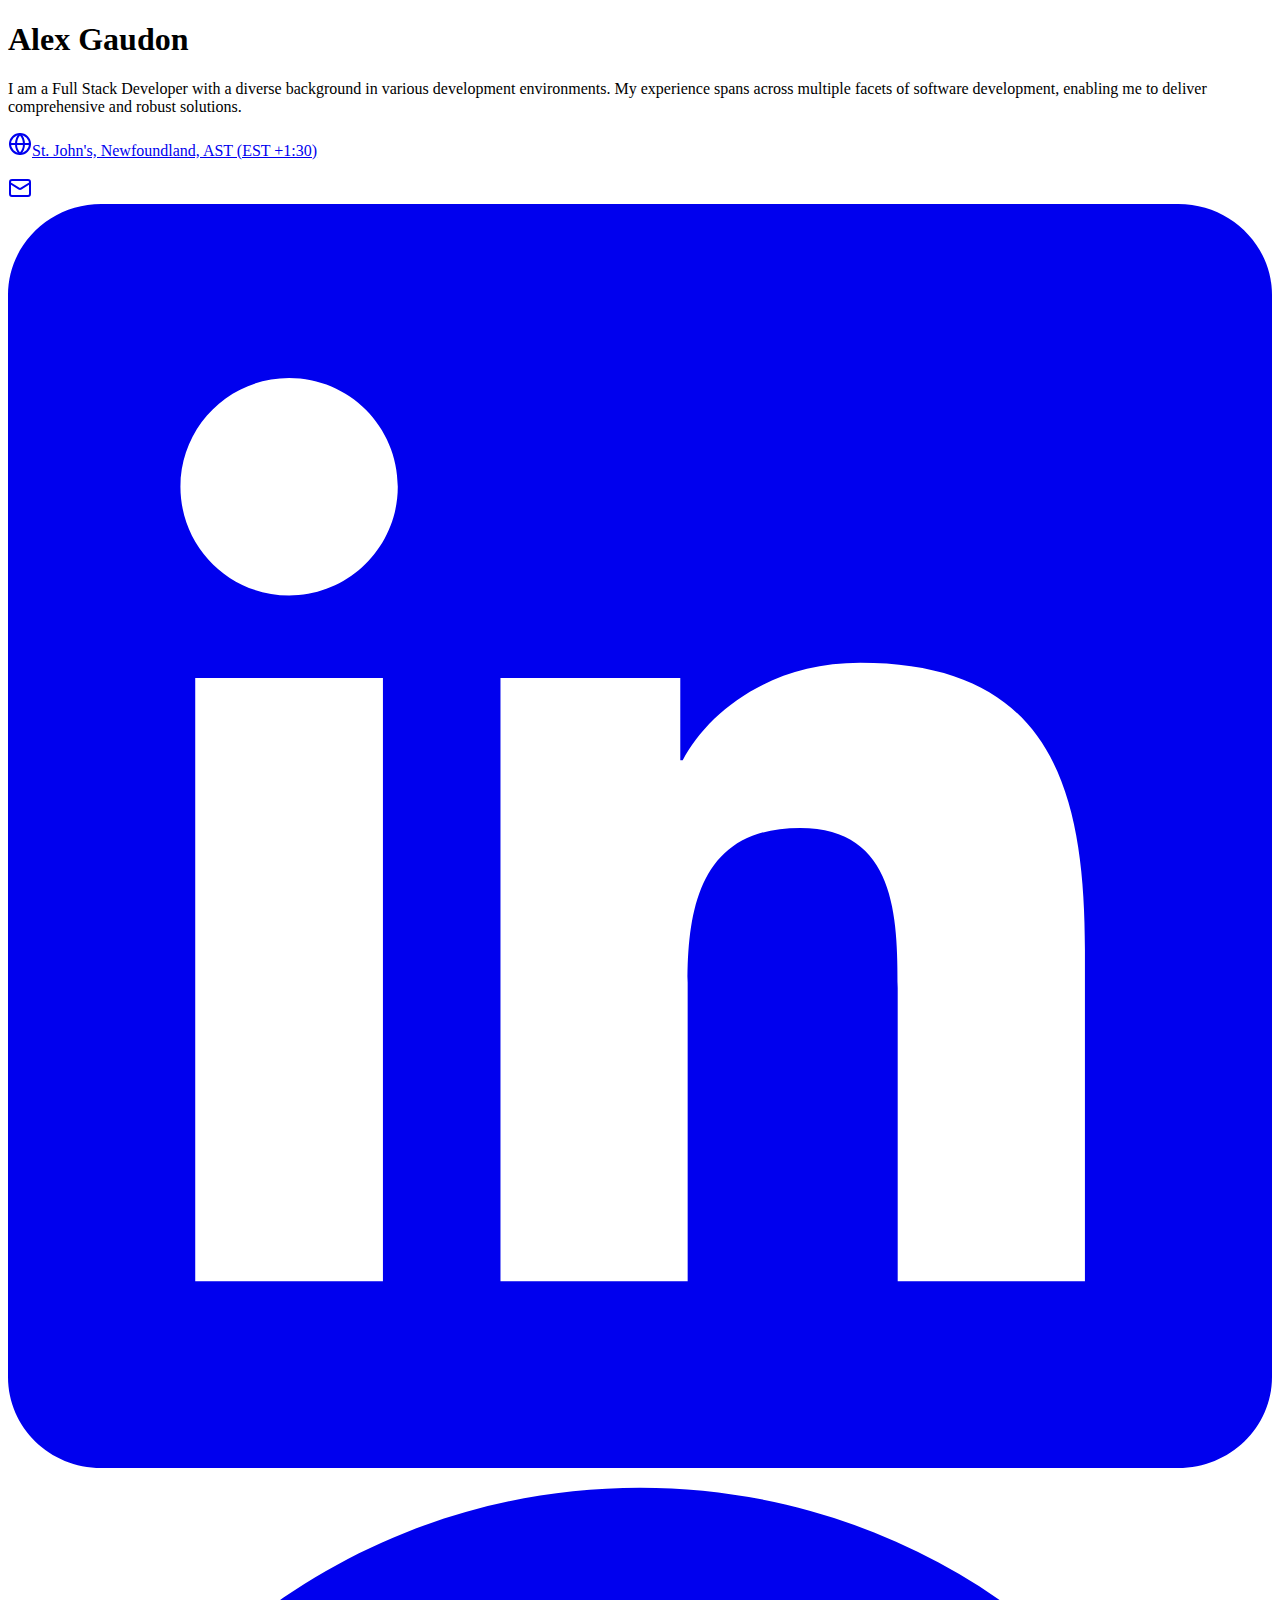
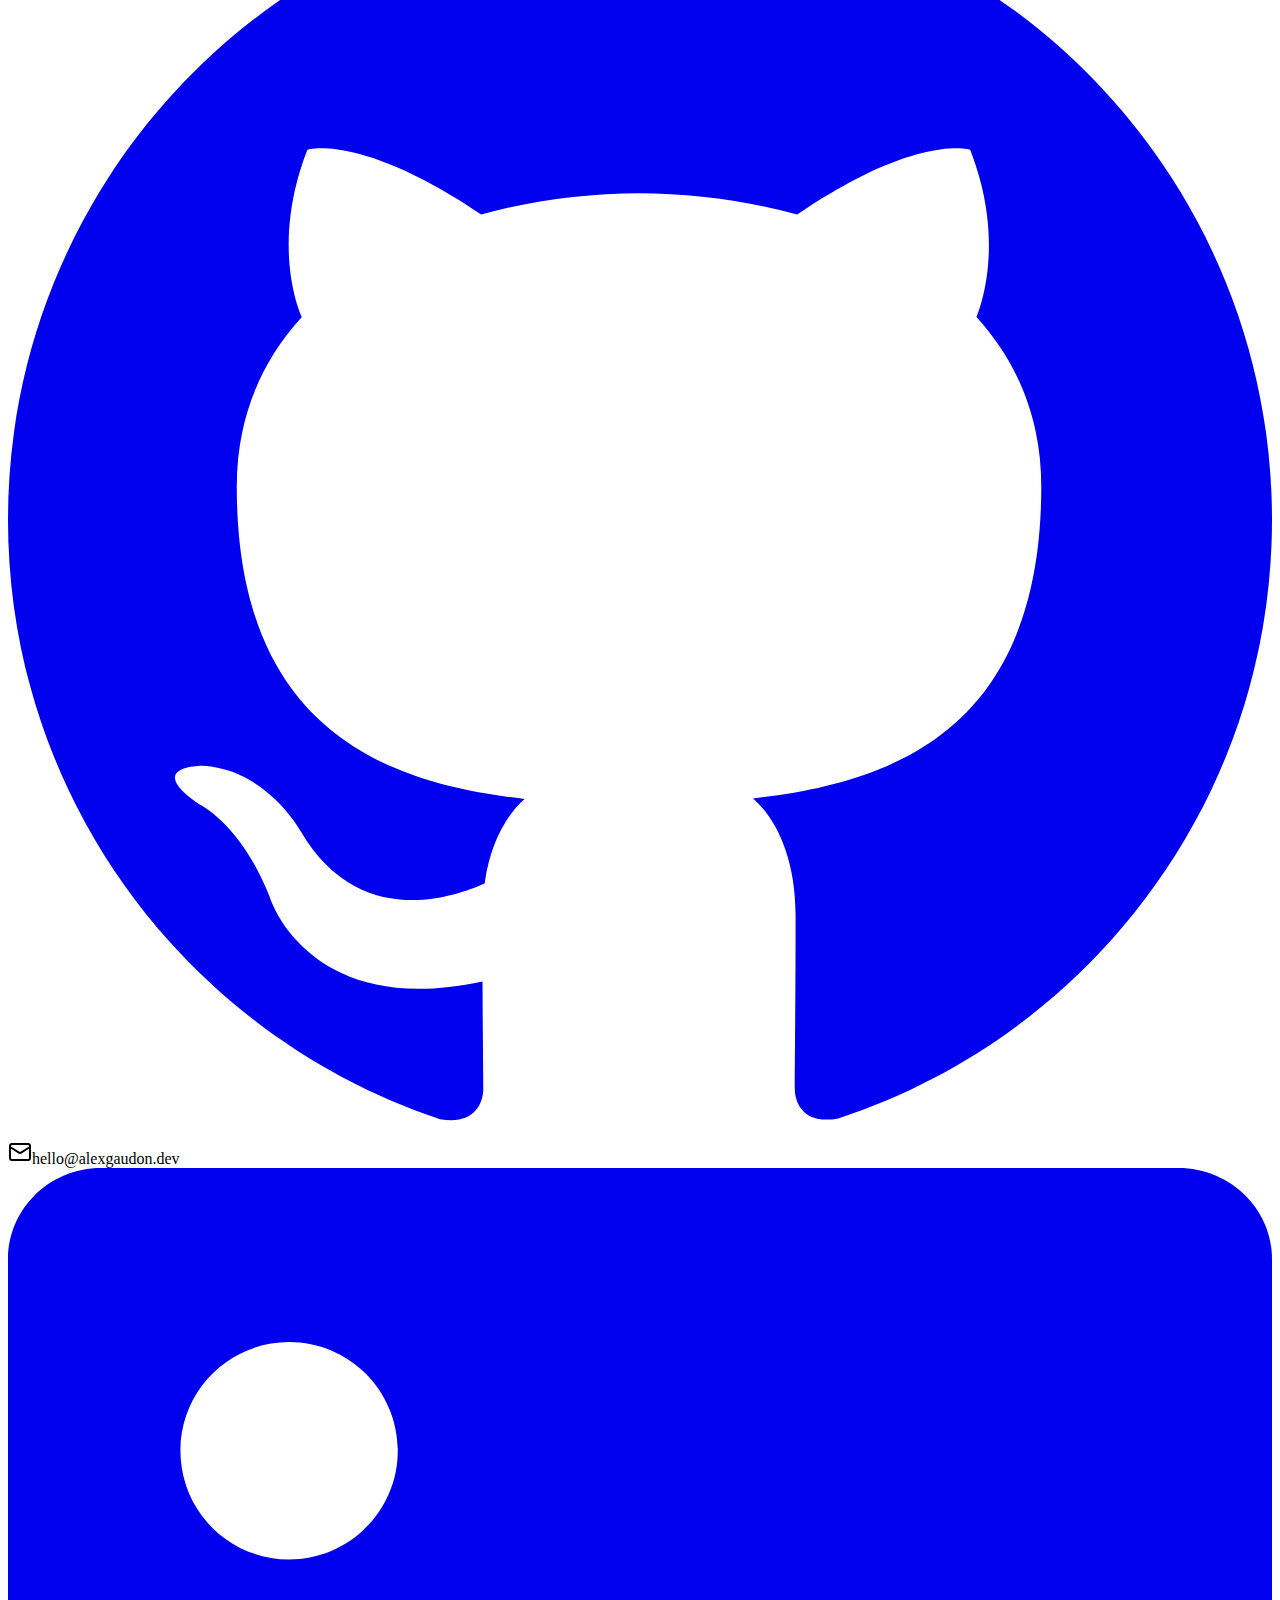
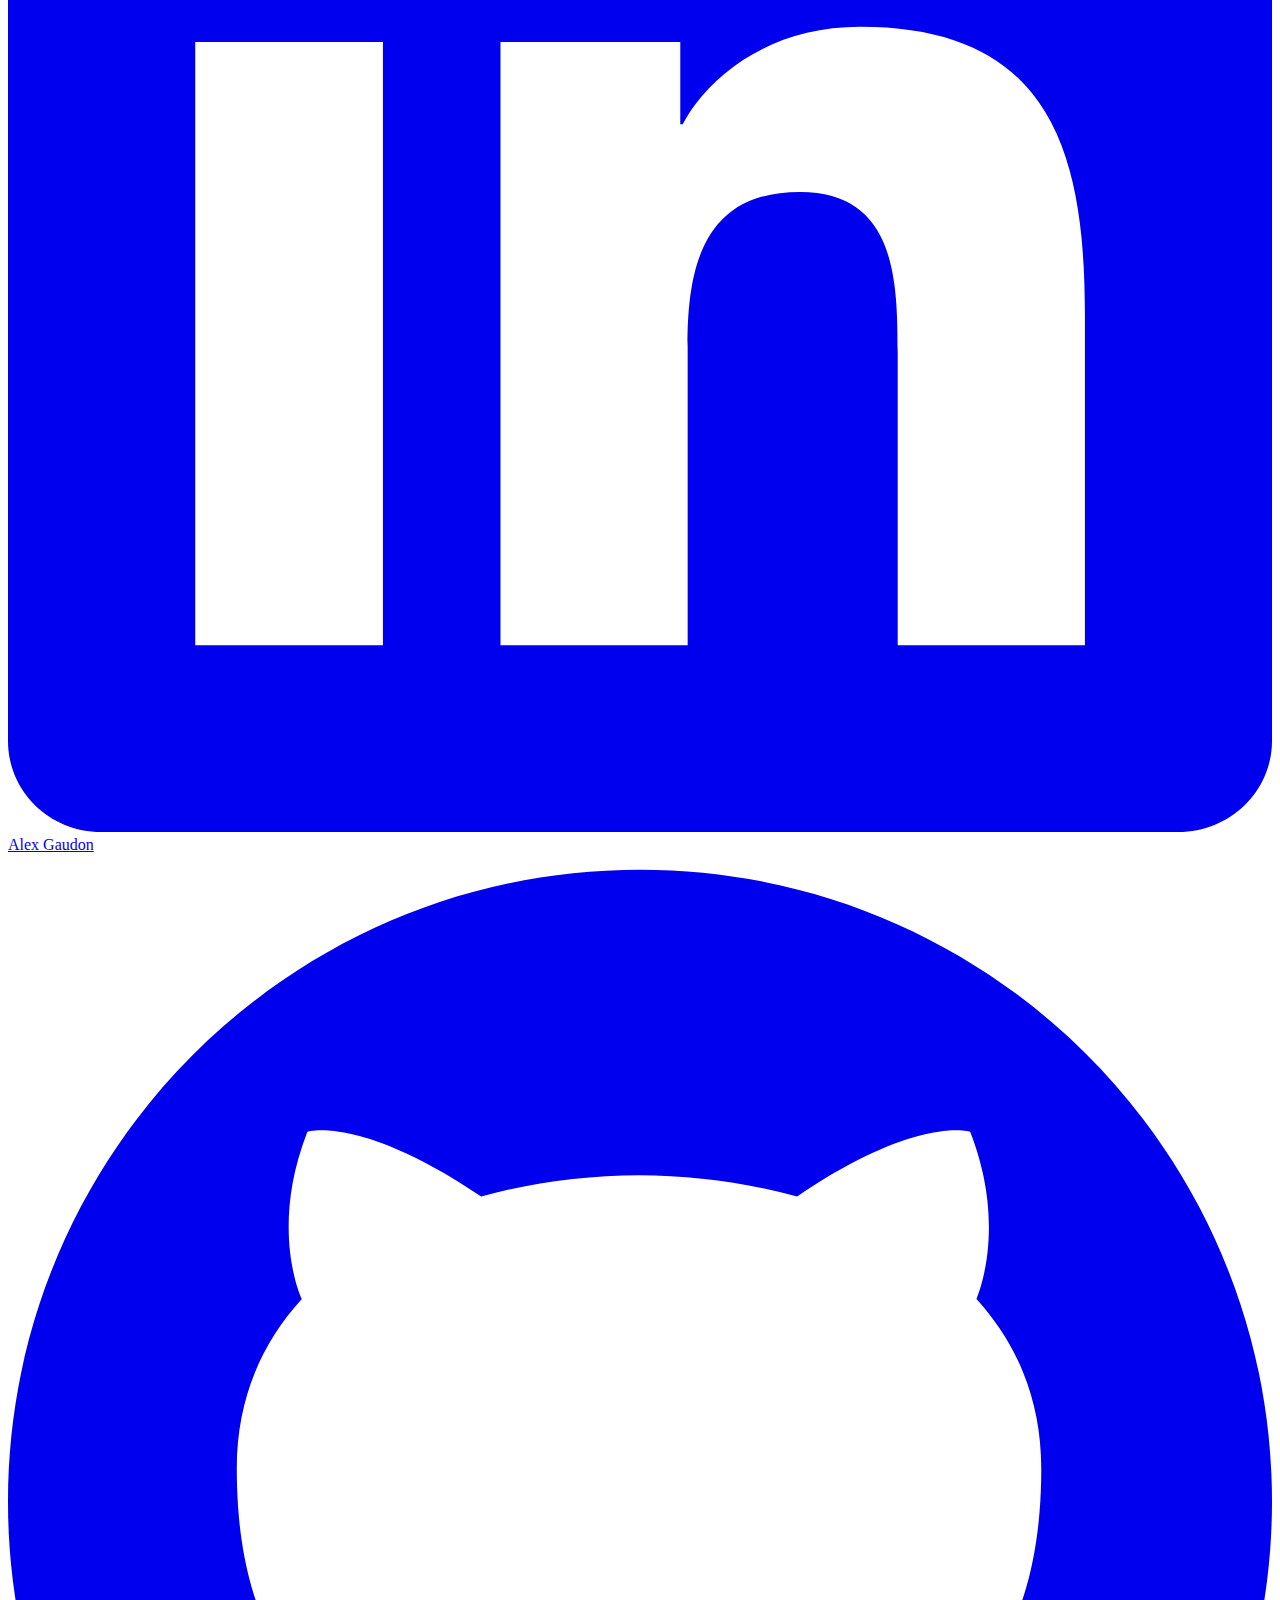
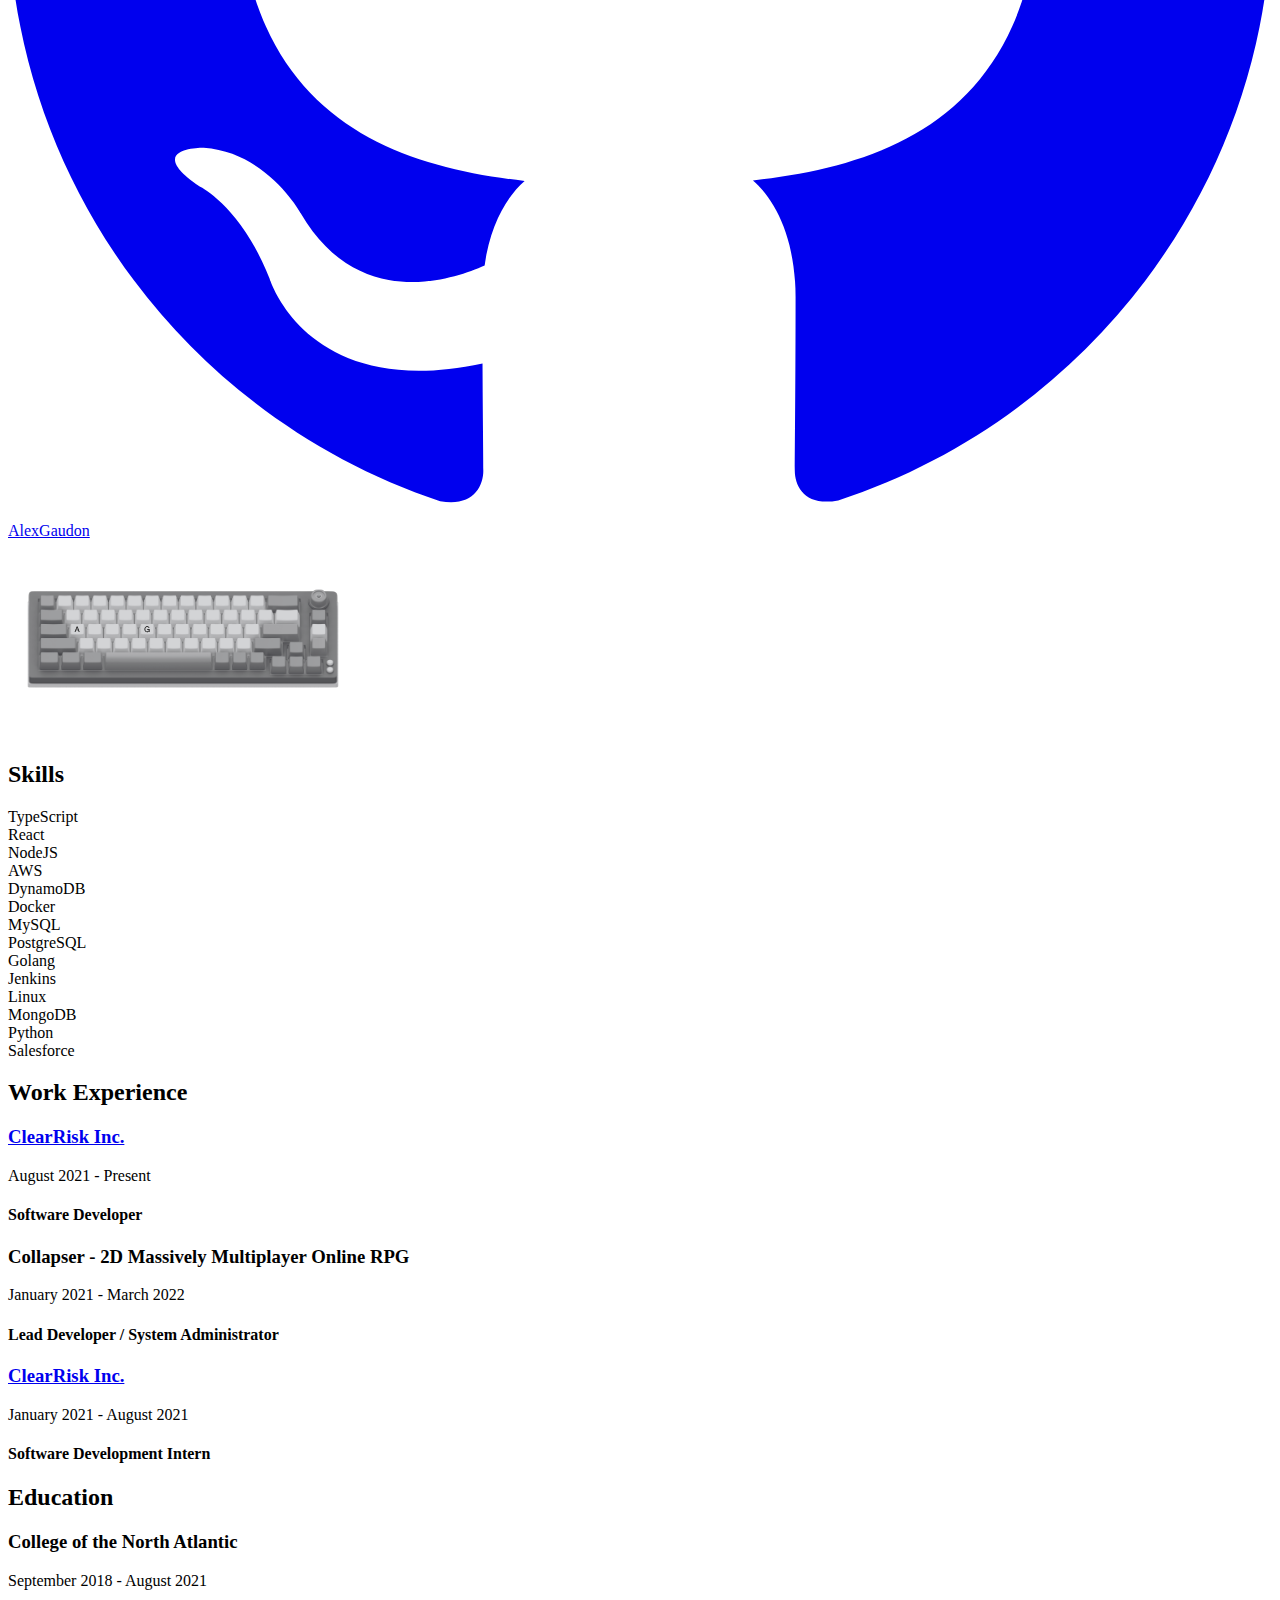
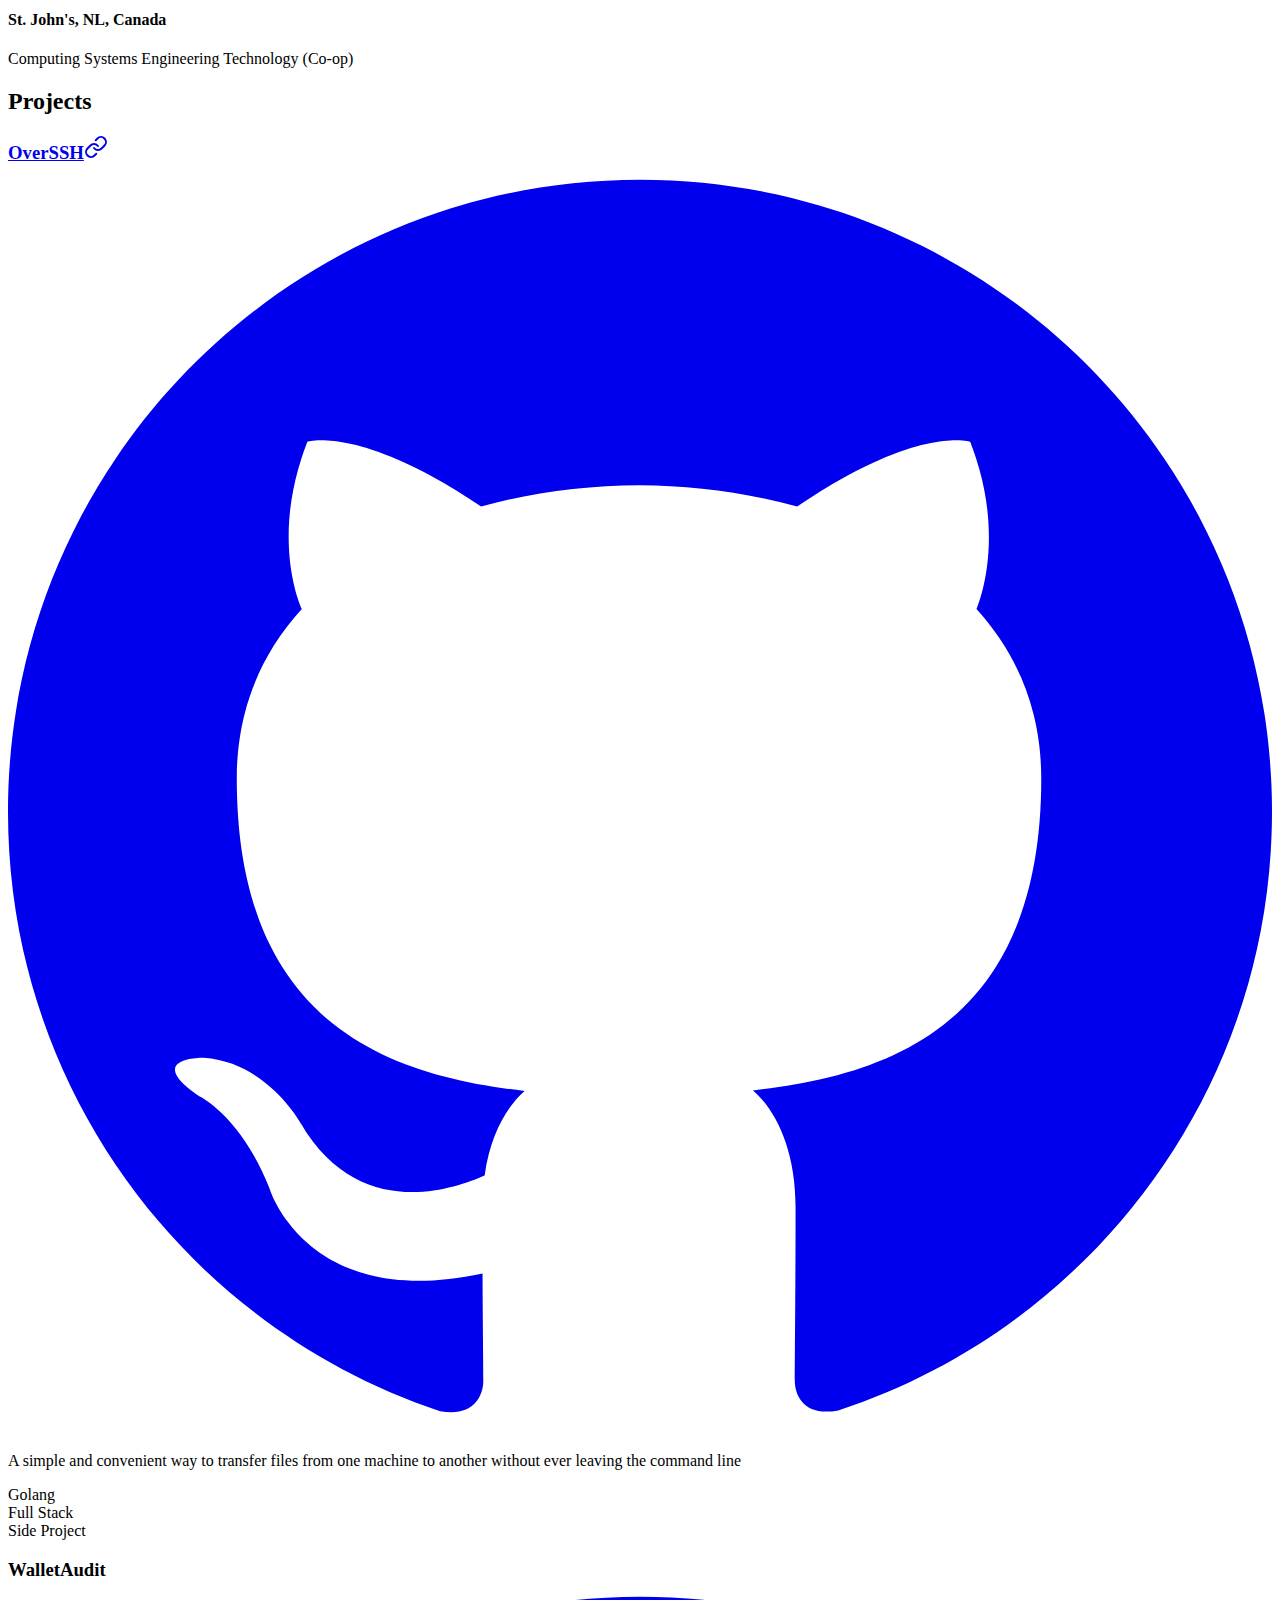
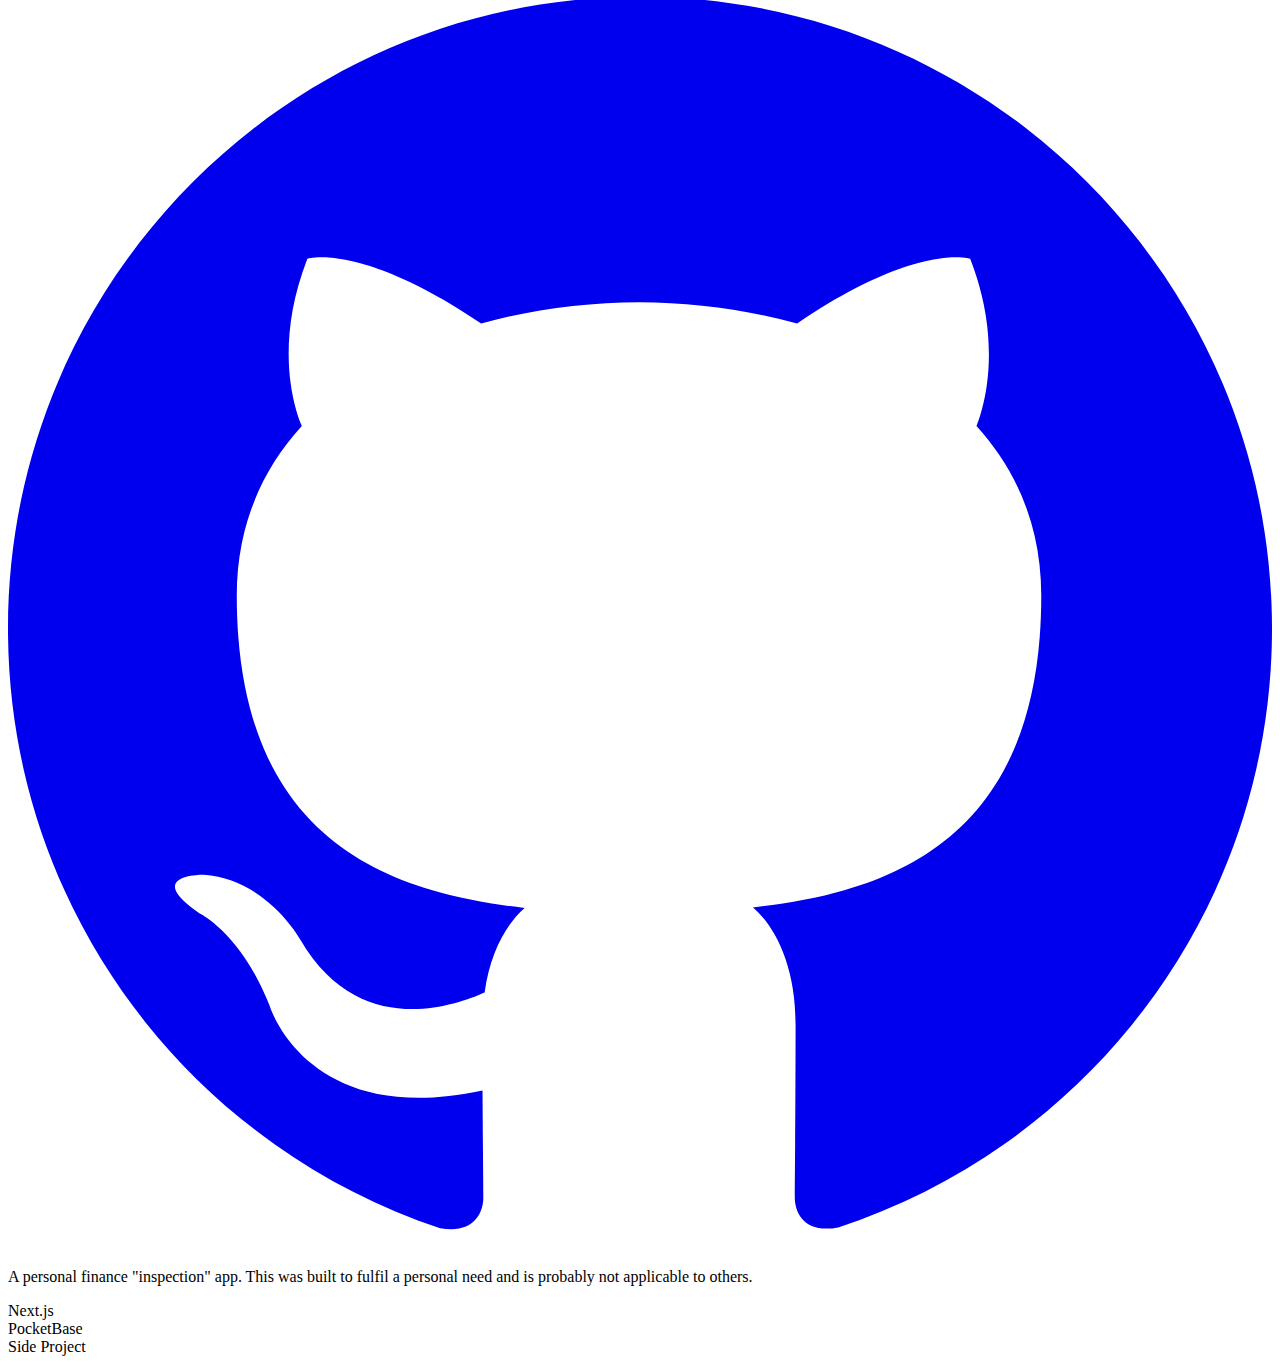
==== index.html @ 4d41ccd4 "initial commit" ====
<!DOCTYPE html><html lang="en"><head><meta charSet="utf-8"/><meta name="viewport" content="width=device-width, initial-scale=1"/><link rel="preload" href="https://alexgaudon.dev/_next/static/media/c9a5bc6a7c948fb0-s.p.woff2" as="font" crossorigin="" type="font/woff2"/><link rel="preload" as="image" href="/keyboard.svg"/><link rel="stylesheet" href="https://alexgaudon.dev/_next/static/css/19fb71660ce40d19.css" crossorigin="" data-precedence="next"/><link rel="preload" as="script" fetchPriority="low" href="https://alexgaudon.dev/_next/static/chunks/webpack-769d9cf335e54250.js" crossorigin=""/><script src="https://alexgaudon.dev/_next/static/chunks/d16e89e2-b83affdc606a9d18.js" async="" crossorigin=""></script><script src="https://alexgaudon.dev/_next/static/chunks/543-1dce904b018b8ad5.js" async="" crossorigin=""></script><script src="https://alexgaudon.dev/_next/static/chunks/main-app-5db11fd636e96091.js" async="" crossorigin=""></script><link rel="icon" href="/favicon.png" sizes="any"/><title>Alex Gaudon | Software Developer</title><meta name="description" content="I am a Full Stack Developer with a diverse background in various development environments. My experience spans across multiple facets of software development, enabling me to deliver comprehensive and robust solutions."/><meta name="next-size-adjust"/><script src="https://alexgaudon.dev/_next/static/chunks/polyfills-c67a75d1b6f99dc8.js" crossorigin="" noModule=""></script></head><body class="__className_946283"><div class="print:size-auto print:m-0"><div class="relative mx-auto scroll-my-12 p-4 md:p-16 print:p-12 overflow-auto container"><section class="space-y-8 print:space-y-6 bg-white mx-auto w-full max-w-5xl"><div class="flex justify-between items-center"><div class="flex-1 space-y-1 5"><h1 class="font-bold text-2xl">Alex Gaudon</h1><p class="max-w- font-medium text-muted-foreground text-pretty text-sm">I am a Full Stack Developer with a diverse background in various development environments. My experience spans across multiple facets of software development, enabling me to deliver comprehensive and robust solutions.</p><p class="items-center max-w-md font-bold font-medium text-muted-foreground text-pretty text-xs"><a class="inline-flex gap-x-1.5 hover:underline leading-none align-baseline" href="https://www.google.com/maps/place/St.+John&#x27;s,+NL/@47.4821589,-53.1592639,10z/data=!3m1!4b1!4m6!3m5!1s0x4b0ca38e6b0aa261:0x9e1fd4001f12261f!8m2!3d47.5556097!4d-52.7452511!16zL20vMGo4cDY?entry=ttu" target="_blank"><svg xmlns="http://www.w3.org/2000/svg" width="24" height="24" viewBox="0 0 24 24" fill="none" stroke="currentColor" stroke-width="2" stroke-linecap="round" stroke-linejoin="round" class="lucide lucide-globe size-3"><circle cx="12" cy="12" r="10"></circle><path d="M12 2a14.5 14.5 0 0 0 0 20 14.5 14.5 0 0 0 0-20"></path><path d="M2 12h20"></path></svg>St. John&#x27;s, Newfoundland, AST (EST +1:30)</a></p><div class="flex gap-x-1 print:hidden pt-1 font-medium text-muted-foreground text-sm"><a href="mailto:hello@alexgaudon.dev" class="inline-flex items-center justify-center whitespace-nowrap rounded-md text-sm font-medium transition-colors focus-visible:outline-none focus-visible:ring-1 focus-visible:ring-ring disabled:pointer-events-none disabled:opacity-50 border border-input bg-background shadow-sm hover:bg-accent hover:text-accent-foreground size-8"><svg xmlns="http://www.w3.org/2000/svg" width="24" height="24" viewBox="0 0 24 24" fill="none" stroke="currentColor" stroke-width="2" stroke-linecap="round" stroke-linejoin="round" class="lucide lucide-mail size-4"><rect width="20" height="16" x="2" y="4" rx="2"></rect><path d="m22 7-8.97 5.7a1.94 1.94 0 0 1-2.06 0L2 7"></path></svg></a><a href="https://www.linkedin.com/in/alexgaudon/" class="inline-flex items-center justify-center whitespace-nowrap rounded-md text-sm font-medium transition-colors focus-visible:outline-none focus-visible:ring-1 focus-visible:ring-ring disabled:pointer-events-none disabled:opacity-50 border border-input bg-background shadow-sm hover:bg-accent hover:text-accent-foreground size-8"><svg viewBox="0 0 24 24" xmlns="http://www.w3.org/2000/svg" class="size-4"><title>LinkedIn</title><path fill="currentColor" d="M20.447 20.452h-3.554v-5.569c0-1.328-.027-3.037-1.852-3.037-1.853 0-2.136 1.445-2.136 2.939v5.667H9.351V9h3.414v1.561h.046c.477-.9 1.637-1.85 3.37-1.85 3.601 0 4.267 2.37 4.267 5.455v6.286zM5.337 7.433c-1.144 0-2.063-.926-2.063-2.065 0-1.138.92-2.063 2.063-2.063 1.14 0 2.064.925 2.064 2.063 0 1.139-.925 2.065-2.064 2.065zm1.782 13.019H3.555V9h3.564v11.452zM22.225 0H1.771C.792 0 0 .774 0 1.729v20.542C0 23.227.792 24 1.771 24h20.451C23.2 24 24 23.227 24 22.271V1.729C24 .774 23.2 0 22.222 0h.003z"></path></svg></a><a href="https://github.com/AlexGaudon" class="inline-flex items-center justify-center whitespace-nowrap rounded-md text-sm font-medium transition-colors focus-visible:outline-none focus-visible:ring-1 focus-visible:ring-ring disabled:pointer-events-none disabled:opacity-50 border border-input bg-background shadow-sm hover:bg-accent hover:text-accent-foreground size-8"><svg viewBox="0 0 24 24" xmlns="http://www.w3.org/2000/svg" class="size-4"><path fill="currentColor" d="M12 .297c-6.63 0-12 5.373-12 12 0 5.303 3.438 9.8 8.205 11.385.6.113.82-.258.82-.577 0-.285-.01-1.04-.015-2.04-3.338.724-4.042-1.61-4.042-1.61C4.422 18.07 3.633 17.7 3.633 17.7c-1.087-.744.084-.729.084-.729 1.205.084 1.838 1.236 1.838 1.236 1.07 1.835 2.809 1.305 3.495.998.108-.776.417-1.305.76-1.605-2.665-.3-5.466-1.332-5.466-5.93 0-1.31.465-2.38 1.235-3.22-.135-.303-.54-1.523.105-3.176 0 0 1.005-.322 3.3 1.23.96-.267 1.98-.399 3-.405 1.02.006 2.04.138 3 .405 2.28-1.552 3.285-1.23 3.285-1.23.645 1.653.24 2.873.12 3.176.765.84 1.23 1.91 1.23 3.22 0 4.61-2.805 5.625-5.475 5.92.42.36.81 1.096.81 2.22 0 1.606-.015 2.896-.015 3.286 0 .315.21.69.825.57C20.565 22.092 24 17.592 24 12.297c0-6.627-5.373-12-12-12"></path></svg></a></div><div class="gap-x-2 hidden print:grid print:grid-cols-3 pt-1 font-medium text-muted-foreground text-sm"><div class="flex space-x-2"><svg xmlns="http://www.w3.org/2000/svg" width="24" height="24" viewBox="0 0 24 24" fill="none" stroke="currentColor" stroke-width="2" stroke-linecap="round" stroke-linejoin="round" class="lucide lucide-mail size-4"><rect width="20" height="16" x="2" y="4" rx="2"></rect><path d="m22 7-8.97 5.7a1.94 1.94 0 0 1-2.06 0L2 7"></path></svg><span class="ml-2">hello@alexgaudon.dev</span></div><div class="flex space-x-2"><a href="https://www.linkedin.com/in/alexgaudon/" class="flex"><svg viewBox="0 0 24 24" xmlns="http://www.w3.org/2000/svg" class="size-4"><title>LinkedIn</title><path fill="currentColor" d="M20.447 20.452h-3.554v-5.569c0-1.328-.027-3.037-1.852-3.037-1.853 0-2.136 1.445-2.136 2.939v5.667H9.351V9h3.414v1.561h.046c.477-.9 1.637-1.85 3.37-1.85 3.601 0 4.267 2.37 4.267 5.455v6.286zM5.337 7.433c-1.144 0-2.063-.926-2.063-2.065 0-1.138.92-2.063 2.063-2.063 1.14 0 2.064.925 2.064 2.063 0 1.139-.925 2.065-2.064 2.065zm1.782 13.019H3.555V9h3.564v11.452zM22.225 0H1.771C.792 0 0 .774 0 1.729v20.542C0 23.227.792 24 1.771 24h20.451C23.2 24 24 23.227 24 22.271V1.729C24 .774 23.2 0 22.222 0h.003z"></path></svg><span class="ml-2">Alex Gaudon</span></a></div><div class="flex space-x-2"><a href="https://www.github.com/alexgaudon/" class="flex"><svg viewBox="0 0 24 24" xmlns="http://www.w3.org/2000/svg" class="size-4"><path fill="currentColor" d="M12 .297c-6.63 0-12 5.373-12 12 0 5.303 3.438 9.8 8.205 11.385.6.113.82-.258.82-.577 0-.285-.01-1.04-.015-2.04-3.338.724-4.042-1.61-4.042-1.61C4.422 18.07 3.633 17.7 3.633 17.7c-1.087-.744.084-.729.084-.729 1.205.084 1.838 1.236 1.838 1.236 1.07 1.835 2.809 1.305 3.495.998.108-.776.417-1.305.76-1.605-2.665-.3-5.466-1.332-5.466-5.93 0-1.31.465-2.38 1.235-3.22-.135-.303-.54-1.523.105-3.176 0 0 1.005-.322 3.3 1.23.96-.267 1.98-.399 3-.405 1.02.006 2.04.138 3 .405 2.28-1.552 3.285-1.23 3.285-1.23.645 1.653.24 2.873.12 3.176.765.84 1.23 1.91 1.23 3.22 0 4.61-2.805 5.625-5.475 5.92.42.36.81 1.096.81 2.22 0 1.606-.015 2.896-.015 3.286 0 .315.21.69.825.57C20.565 22.092 24 17.592 24 12.297c0-6.627-5.373-12-12-12"></path></svg><span class="ml-2">AlexGaudon</span></a></div></div></div><img class="md:flex hidden print:hidden" src="/keyboard.svg" alt="keyboard for dramatic effect" width="350px"/></div><section class="flex flex-col gap-y-3 min-h-0"><h2 class="font-bold text-xl">Skills</h2><div class="flex flex-wrap gap-1"><div class="inline-flex items-center rounded-md border px-2.5 py-0.5 text-xs font-semibold transition-colors focus:outline-none focus:ring-2 focus:ring-ring focus:ring-offset-2 border-transparent bg-primary print:bg-secondary print:text-primary text-primary-foreground shadow print:shadow-none hover:bg-primary/80">TypeScript</div><div class="inline-flex items-center rounded-md border px-2.5 py-0.5 text-xs font-semibold transition-colors focus:outline-none focus:ring-2 focus:ring-ring focus:ring-offset-2 border-transparent bg-primary print:bg-secondary print:text-primary text-primary-foreground shadow print:shadow-none hover:bg-primary/80">React</div><div class="inline-flex items-center rounded-md border px-2.5 py-0.5 text-xs font-semibold transition-colors focus:outline-none focus:ring-2 focus:ring-ring focus:ring-offset-2 border-transparent bg-primary print:bg-secondary print:text-primary text-primary-foreground shadow print:shadow-none hover:bg-primary/80">NodeJS</div><div class="inline-flex items-center rounded-md border px-2.5 py-0.5 text-xs font-semibold transition-colors focus:outline-none focus:ring-2 focus:ring-ring focus:ring-offset-2 border-transparent bg-primary print:bg-secondary print:text-primary text-primary-foreground shadow print:shadow-none hover:bg-primary/80">AWS</div><div class="inline-flex items-center rounded-md border px-2.5 py-0.5 text-xs font-semibold transition-colors focus:outline-none focus:ring-2 focus:ring-ring focus:ring-offset-2 border-transparent bg-primary print:bg-secondary print:text-primary text-primary-foreground shadow print:shadow-none hover:bg-primary/80">DynamoDB</div><div class="inline-flex items-center rounded-md border px-2.5 py-0.5 text-xs font-semibold transition-colors focus:outline-none focus:ring-2 focus:ring-ring focus:ring-offset-2 border-transparent bg-primary print:bg-secondary print:text-primary text-primary-foreground shadow print:shadow-none hover:bg-primary/80">Docker</div><div class="inline-flex items-center rounded-md border px-2.5 py-0.5 text-xs font-semibold transition-colors focus:outline-none focus:ring-2 focus:ring-ring focus:ring-offset-2 border-transparent bg-primary print:bg-secondary print:text-primary text-primary-foreground shadow print:shadow-none hover:bg-primary/80">MySQL</div><div class="inline-flex items-center rounded-md border px-2.5 py-0.5 text-xs font-semibold transition-colors focus:outline-none focus:ring-2 focus:ring-ring focus:ring-offset-2 border-transparent bg-primary print:bg-secondary print:text-primary text-primary-foreground shadow print:shadow-none hover:bg-primary/80">PostgreSQL</div><div class="inline-flex items-center rounded-md border px-2.5 py-0.5 text-xs font-semibold transition-colors focus:outline-none focus:ring-2 focus:ring-ring focus:ring-offset-2 border-transparent bg-primary print:bg-secondary print:text-primary text-primary-foreground shadow print:shadow-none hover:bg-primary/80">Golang</div><div class="inline-flex items-center rounded-md border px-2.5 py-0.5 text-xs font-semibold transition-colors focus:outline-none focus:ring-2 focus:ring-ring focus:ring-offset-2 border-transparent bg-primary print:bg-secondary print:text-primary text-primary-foreground shadow print:shadow-none hover:bg-primary/80">Jenkins</div><div class="inline-flex items-center rounded-md border px-2.5 py-0.5 text-xs font-semibold transition-colors focus:outline-none focus:ring-2 focus:ring-ring focus:ring-offset-2 border-transparent bg-primary print:bg-secondary print:text-primary text-primary-foreground shadow print:shadow-none hover:bg-primary/80">Linux</div><div class="inline-flex items-center rounded-md border px-2.5 py-0.5 text-xs font-semibold transition-colors focus:outline-none focus:ring-2 focus:ring-ring focus:ring-offset-2 border-transparent bg-primary print:bg-secondary print:text-primary text-primary-foreground shadow print:shadow-none hover:bg-primary/80">MongoDB</div><div class="inline-flex items-center rounded-md border px-2.5 py-0.5 text-xs font-semibold transition-colors focus:outline-none focus:ring-2 focus:ring-ring focus:ring-offset-2 border-transparent bg-primary print:bg-secondary print:text-primary text-primary-foreground shadow print:shadow-none hover:bg-primary/80">Python</div><div class="inline-flex items-center rounded-md border px-2.5 py-0.5 text-xs font-semibold transition-colors focus:outline-none focus:ring-2 focus:ring-ring focus:ring-offset-2 border-transparent bg-primary print:bg-secondary print:text-primary text-primary-foreground shadow print:shadow-none hover:bg-primary/80">Salesforce</div></div></section><section class="flex flex-col gap-y-3 min-h-0"><h2 class="font-bold text-xl">Work Experience</h2><div class="rounded-xl bg-card text-card-foreground"><div class="flex flex-col"><div class="flex justify-between items-center gap-x-2 text-base"><h3 class="inline-flex justify-center items-center gap-x-1 font-semibold leading-none"><a class="hover:underline" href="https://www.clearrisk.com/about-clearrisk">ClearRisk Inc.</a><span class="inline-flex gap-x-1"></span></h3><div class="text-gray-500 text-s tabular-nums">August 2021<!-- --> - <!-- -->Present</div></div><h4 class="font-medium text-s leading-none">Software Developer</h4></div><div class="p-6 pt-0 mt-2 font-medium text-muted-foreground text-pretty text-sm"></div></div><div class="rounded-xl bg-card text-card-foreground"><div class="flex flex-col"><div class="flex justify-between items-center gap-x-2 text-base"><h3 class="inline-flex justify-center items-center gap-x-1 font-semibold leading-none">Collapser - 2D Massively Multiplayer Online RPG<span class="inline-flex gap-x-1"></span></h3><div class="text-gray-500 text-s tabular-nums">January 2021<!-- --> - <!-- -->March 2022</div></div><h4 class="font-medium text-s leading-none">Lead Developer / System Administrator</h4></div><div class="p-6 pt-0 mt-2 font-medium text-muted-foreground text-pretty text-sm"></div></div><div class="rounded-xl bg-card text-card-foreground"><div class="flex flex-col"><div class="flex justify-between items-center gap-x-2 text-base"><h3 class="inline-flex justify-center items-center gap-x-1 font-semibold leading-none"><a class="hover:underline" href="https://www.clearrisk.com/about-clearrisk">ClearRisk Inc.</a><span class="inline-flex gap-x-1"></span></h3><div class="text-gray-500 text-s tabular-nums">January 2021<!-- --> - <!-- -->August 2021</div></div><h4 class="font-medium text-s leading-none">Software Development Intern</h4></div><div class="p-6 pt-0 mt-2 font-medium text-muted-foreground text-pretty text-sm"></div></div></section><section class="flex flex-col gap-y-3 min-h-0"><h2 class="font-bold text-xl">Education</h2><div class="rounded-xl bg-card text-card-foreground"><div class="flex flex-col"><div class="flex justify-between items-center gap-x-2 text-base"><h3 class="inline-flex justify-center items-center gap-x-1 font-semibold leading-none"><p>College of the North Atlantic</p></h3><div class="text-gray-500 text-s tabular-nums">September 2018<!-- --> - <!-- -->August 2021</div></div><h4 class="font-medium text-s leading-none">St. John&#x27;s, NL, Canada</h4></div><div class="p-6 pt-0 mt-2 text-sm">Computing Systems Engineering Technology (Co-op)</div></div></section><section class="flex flex-col gap-y-3 scroll-mb-16 print-force-new-page min-h-0"><h2 class="font-bold text-xl">Projects</h2><div class="gap-3 print:gap-2 grid grid-cols-1 md:grid-cols-2 lg:grid-cols-3 print:grid-cols-3 -mx-3"><div class="rounded-xl bg-card text-card-foreground flex flex-col border-muted p-3 border overflow-hidden"><div class="flex flex-col"><div class="space-y-1"><h3 class="font-semibold tracking-tight flex text-base"><div class="flex space-x-2"><a href="https://overs.sh">OverSSH</a><a href="https://overs.sh" class="my-auto"><svg xmlns="http://www.w3.org/2000/svg" width="24" height="24" viewBox="0 0 24 24" fill="none" stroke="currentColor" stroke-width="2" stroke-linecap="round" stroke-linejoin="round" class="lucide lucide-link w-4 h-4"><path d="M10 13a5 5 0 0 0 7.54.54l3-3a5 5 0 0 0-7.07-7.07l-1.72 1.71"></path><path d="M14 11a5 5 0 0 0-7.54-.54l-3 3a5 5 0 0 0 7.07 7.07l1.71-1.71"></path></svg></a><a href="https://github.com/AlexGaudon/overs.sh" class="flex justify-center items-center my-auto"><svg viewBox="0 0 24 24" xmlns="http://www.w3.org/2000/svg" class="size-4"><path fill="currentColor" d="M12 .297c-6.63 0-12 5.373-12 12 0 5.303 3.438 9.8 8.205 11.385.6.113.82-.258.82-.577 0-.285-.01-1.04-.015-2.04-3.338.724-4.042-1.61-4.042-1.61C4.422 18.07 3.633 17.7 3.633 17.7c-1.087-.744.084-.729.084-.729 1.205.084 1.838 1.236 1.838 1.236 1.07 1.835 2.809 1.305 3.495.998.108-.776.417-1.305.76-1.605-2.665-.3-5.466-1.332-5.466-5.93 0-1.31.465-2.38 1.235-3.22-.135-.303-.54-1.523.105-3.176 0 0 1.005-.322 3.3 1.23.96-.267 1.98-.399 3-.405 1.02.006 2.04.138 3 .405 2.28-1.552 3.285-1.23 3.285-1.23.645 1.653.24 2.873.12 3.176.765.84 1.23 1.91 1.23 3.22 0 4.61-2.805 5.625-5.475 5.92.42.36.81 1.096.81 2.22 0 1.606-.015 2.896-.015 3.286 0 .315.21.69.825.57C20.565 22.092 24 17.592 24 12.297c0-6.627-5.373-12-12-12"></path></svg></a></div></h3><p class="text-sm text-muted-foreground">A simple and convenient way to transfer files from one machine to another without ever leaving the command line</p><div class="space-x-2"><div class="inline-flex items-center rounded-md border px-2.5 py-0.5 text-xs font-semibold transition-colors focus:outline-none focus:ring-2 focus:ring-ring focus:ring-offset-2 border-transparent bg-primary print:bg-secondary print:text-primary text-primary-foreground shadow print:shadow-none hover:bg-primary/80">Golang</div><div class="inline-flex items-center rounded-md border px-2.5 py-0.5 text-xs font-semibold transition-colors focus:outline-none focus:ring-2 focus:ring-ring focus:ring-offset-2 border-transparent bg-primary print:bg-secondary print:text-primary text-primary-foreground shadow print:shadow-none hover:bg-primary/80">Full Stack</div><div class="inline-flex items-center rounded-md border px-2.5 py-0.5 text-xs font-semibold transition-colors focus:outline-none focus:ring-2 focus:ring-ring focus:ring-offset-2 border-transparent bg-primary print:bg-secondary print:text-primary text-primary-foreground shadow print:shadow-none hover:bg-primary/80">Side Project</div></div></div></div></div><div class="rounded-xl bg-card text-card-foreground flex flex-col border-muted p-3 border overflow-hidden"><div class="flex flex-col"><div class="space-y-1"><h3 class="font-semibold tracking-tight flex text-base"><div class="flex space-x-2"><a>WalletAudit</a><a href="https://github.com/AlexGaudon/wallet-audit/" class="flex justify-center items-center my-auto"><svg viewBox="0 0 24 24" xmlns="http://www.w3.org/2000/svg" class="size-4"><path fill="currentColor" d="M12 .297c-6.63 0-12 5.373-12 12 0 5.303 3.438 9.8 8.205 11.385.6.113.82-.258.82-.577 0-.285-.01-1.04-.015-2.04-3.338.724-4.042-1.61-4.042-1.61C4.422 18.07 3.633 17.7 3.633 17.7c-1.087-.744.084-.729.084-.729 1.205.084 1.838 1.236 1.838 1.236 1.07 1.835 2.809 1.305 3.495.998.108-.776.417-1.305.76-1.605-2.665-.3-5.466-1.332-5.466-5.93 0-1.31.465-2.38 1.235-3.22-.135-.303-.54-1.523.105-3.176 0 0 1.005-.322 3.3 1.23.96-.267 1.98-.399 3-.405 1.02.006 2.04.138 3 .405 2.28-1.552 3.285-1.23 3.285-1.23.645 1.653.24 2.873.12 3.176.765.84 1.23 1.91 1.23 3.22 0 4.61-2.805 5.625-5.475 5.92.42.36.81 1.096.81 2.22 0 1.606-.015 2.896-.015 3.286 0 .315.21.69.825.57C20.565 22.092 24 17.592 24 12.297c0-6.627-5.373-12-12-12"></path></svg></a></div></h3><p class="text-sm text-muted-foreground">A personal finance &quot;inspection&quot; app. This was built to fulfil a personal need and is probably not applicable to others.</p><div class="space-x-2"><div class="inline-flex items-center rounded-md border px-2.5 py-0.5 text-xs font-semibold transition-colors focus:outline-none focus:ring-2 focus:ring-ring focus:ring-offset-2 border-transparent bg-primary print:bg-secondary print:text-primary text-primary-foreground shadow print:shadow-none hover:bg-primary/80">Next.js</div><div class="inline-flex items-center rounded-md border px-2.5 py-0.5 text-xs font-semibold transition-colors focus:outline-none focus:ring-2 focus:ring-ring focus:ring-offset-2 border-transparent bg-primary print:bg-secondary print:text-primary text-primary-foreground shadow print:shadow-none hover:bg-primary/80">PocketBase</div><div class="inline-flex items-center rounded-md border px-2.5 py-0.5 text-xs font-semibold transition-colors focus:outline-none focus:ring-2 focus:ring-ring focus:ring-offset-2 border-transparent bg-primary print:bg-secondary print:text-primary text-primary-foreground shadow print:shadow-none hover:bg-primary/80">Side Project</div></div></div></div></div></div></section></section></div></div><script src="https://alexgaudon.dev/_next/static/chunks/webpack-769d9cf335e54250.js" crossorigin="" async=""></script><script>(self.__next_f=self.__next_f||[]).push([0]);self.__next_f.push([2,null])</script><script>self.__next_f.push([1,"1:HL[\"https://alexgaudon.dev/_next/static/media/c9a5bc6a7c948fb0-s.p.woff2\",\"font\",{\"crossOrigin\":\"\",\"type\":\"font/woff2\"}]\n2:HL[\"https://alexgaudon.dev/_next/static/css/19fb71660ce40d19.css\",\"style\",{\"crossOrigin\":\"\"}]\n0:\"$L3\"\n"])</script><script>self.__next_f.push([1,"4:I[8546,[],\"\"]\n6:I[1949,[],\"\"]\n7:I[881,[],\"\"]\n9:I[3076,[],\"\"]\n"])</script><script>self.__next_f.push([1,"3:[[[\"$\",\"link\",\"0\",{\"rel\":\"stylesheet\",\"href\":\"https://alexgaudon.dev/_next/static/css/19fb71660ce40d19.css\",\"precedence\":\"next\",\"crossOrigin\":\"\"}]],[\"$\",\"$L4\",null,{\"buildId\":\"dvg-__I3HESEs9K9Agfh7\",\"assetPrefix\":\"https://alexgaudon.dev\",\"initialCanonicalUrl\":\"/\",\"initialTree\":[\"\",{\"children\":[\"__PAGE__\",{}]},\"$undefined\",\"$undefined\",true],\"initialSeedData\":[\"\",{\"children\":[\"__PAGE__\",{},[\"$L5\",[\"$\",\"div\",null,{\"className\":\"relative mx-auto scroll-my-12 p-4 md:p-16 print:p-12 overflow-auto container\",\"children\":[\"$\",\"section\",null,{\"className\":\"space-y-8 print:space-y-6 bg-white mx-auto w-full max-w-5xl\",\"children\":[[\"$\",\"div\",null,{\"className\":\"flex justify-between items-center\",\"children\":[[\"$\",\"div\",null,{\"className\":\"flex-1 space-y-1 5\",\"children\":[[\"$\",\"h1\",null,{\"className\":\"font-bold text-2xl\",\"children\":\"Alex Gaudon\"}],[\"$\",\"p\",null,{\"className\":\"max-w- font-medium text-muted-foreground text-pretty text-sm\",\"children\":\"I am a Full Stack Developer with a diverse background in various development environments. My experience spans across multiple facets of software development, enabling me to deliver comprehensive and robust solutions.\"}],[\"$\",\"p\",null,{\"className\":\"items-center max-w-md font-bold font-medium text-muted-foreground text-pretty text-xs\",\"children\":[\"$\",\"a\",null,{\"className\":\"inline-flex gap-x-1.5 hover:underline leading-none align-baseline\",\"href\":\"https://www.google.com/maps/place/St.+John's,+NL/@47.4821589,-53.1592639,10z/data=!3m1!4b1!4m6!3m5!1s0x4b0ca38e6b0aa261:0x9e1fd4001f12261f!8m2!3d47.5556097!4d-52.7452511!16zL20vMGo4cDY?entry=ttu\",\"target\":\"_blank\",\"children\":[[\"$\",\"svg\",null,{\"xmlns\":\"http://www.w3.org/2000/svg\",\"width\":24,\"height\":24,\"viewBox\":\"0 0 24 24\",\"fill\":\"none\",\"stroke\":\"currentColor\",\"strokeWidth\":2,\"strokeLinecap\":\"round\",\"strokeLinejoin\":\"round\",\"className\":\"lucide lucide-globe size-3\",\"children\":[[\"$\",\"circle\",\"1mglay\",{\"cx\":\"12\",\"cy\":\"12\",\"r\":\"10\"}],[\"$\",\"path\",\"13o1zl\",{\"d\":\"M12 2a14.5 14.5 0 0 0 0 20 14.5 14.5 0 0 0 0-20\"}],[\"$\",\"path\",\"9i4pu4\",{\"d\":\"M2 12h20\"}],\"$undefined\"]}],\"St. John's, Newfoundland, AST (EST +1:30)\"]}]}],[\"$\",\"div\",null,{\"className\":\"flex gap-x-1 print:hidden pt-1 font-medium text-muted-foreground text-sm\",\"children\":[[\"$\",\"a\",null,{\"href\":\"mailto:hello@alexgaudon.dev\",\"children\":[\"$\",\"svg\",null,{\"xmlns\":\"http://www.w3.org/2000/svg\",\"width\":24,\"height\":24,\"viewBox\":\"0 0 24 24\",\"fill\":\"none\",\"stroke\":\"currentColor\",\"strokeWidth\":2,\"strokeLinecap\":\"round\",\"strokeLinejoin\":\"round\",\"className\":\"lucide lucide-mail size-4\",\"children\":[[\"$\",\"rect\",\"18n3k1\",{\"width\":\"20\",\"height\":\"16\",\"x\":\"2\",\"y\":\"4\",\"rx\":\"2\"}],[\"$\",\"path\",\"1ocrg3\",{\"d\":\"m22 7-8.97 5.7a1.94 1.94 0 0 1-2.06 0L2 7\"}],\"$undefined\"]}],\"className\":\"inline-flex items-center justify-center whitespace-nowrap rounded-md text-sm font-medium transition-colors focus-visible:outline-none focus-visible:ring-1 focus-visible:ring-ring disabled:pointer-events-none disabled:opacity-50 border border-input bg-background shadow-sm hover:bg-accent hover:text-accent-foreground size-8\"}],[\"$\",\"a\",null,{\"href\":\"https://www.linkedin.com/in/alexgaudon/\",\"children\":[\"$\",\"svg\",null,{\"viewBox\":\"0 0 24 24\",\"xmlns\":\"http://www.w3.org/2000/svg\",\"className\":\"size-4\",\"children\":[[\"$\",\"title\",null,{\"children\":\"LinkedIn\"}],[\"$\",\"path\",null,{\"fill\":\"currentColor\",\"d\":\"M20.447 20.452h-3.554v-5.569c0-1.328-.027-3.037-1.852-3.037-1.853 0-2.136 1.445-2.136 2.939v5.667H9.351V9h3.414v1.561h.046c.477-.9 1.637-1.85 3.37-1.85 3.601 0 4.267 2.37 4.267 5.455v6.286zM5.337 7.433c-1.144 0-2.063-.926-2.063-2.065 0-1.138.92-2.063 2.063-2.063 1.14 0 2.064.925 2.064 2.063 0 1.139-.925 2.065-2.064 2.065zm1.782 13.019H3.555V9h3.564v11.452zM22.225 0H1.771C.792 0 0 .774 0 1.729v20.542C0 23.227.792 24 1.771 24h20.451C23.2 24 24 23.227 24 22.271V1.729C24 .774 23.2 0 22.222 0h.003z\"}]]}],\"className\":\"inline-flex items-center justify-center whitespace-nowrap rounded-md text-sm font-medium transition-colors focus-visible:outline-none focus-visible:ring-1 focus-visible:ring-ring disabled:pointer-events-none disabled:opacity-50 border border-input bg-background shadow-sm hover:bg-accent hover:text-accent-foreground size-8\"}],[\"$\",\"a\",null,{\"href\":\"https://github.com/AlexGaudon\",\"children\":[\"$\",\"svg\",null,{\"viewBox\":\"0 0 24 24\",\"xmlns\":\"http://www.w3.org/2000/svg\",\"className\":\"size-4\",\"children\":[\"$\",\"path\",null,{\"fill\":\"currentColor\",\"d\":\"M12 .297c-6.63 0-12 5.373-12 12 0 5.303 3.438 9.8 8.205 11.385.6.113.82-.258.82-.577 0-.285-.01-1.04-.015-2.04-3.338.724-4.042-1.61-4.042-1.61C4.422 18.07 3.633 17.7 3.633 17.7c-1.087-.744.084-.729.084-.729 1.205.084 1.838 1.236 1.838 1.236 1.07 1.835 2.809 1.305 3.495.998.108-.776.417-1.305.76-1.605-2.665-.3-5.466-1.332-5.466-5.93 0-1.31.465-2.38 1.235-3.22-.135-.303-.54-1.523.105-3.176 0 0 1.005-.322 3.3 1.23.96-.267 1.98-.399 3-.405 1.02.006 2.04.138 3 .405 2.28-1.552 3.285-1.23 3.285-1.23.645 1.653.24 2.873.12 3.176.765.84 1.23 1.91 1.23 3.22 0 4.61-2.805 5.625-5.475 5.92.42.36.81 1.096.81 2.22 0 1.606-.015 2.896-.015 3.286 0 .315.21.69.825.57C20.565 22.092 24 17.592 24 12.297c0-6.627-5.373-12-12-12\"}]}],\"className\":\"inline-flex items-center justify-center whitespace-nowrap rounded-md text-sm font-medium transition-colors focus-visible:outline-none focus-visible:ring-1 focus-visible:ring-ring disabled:pointer-events-none disabled:opacity-50 border border-input bg-background shadow-sm hover:bg-accent hover:text-accent-foreground size-8\"}]]}],[\"$\",\"div\",null,{\"className\":\"gap-x-2 hidden print:grid print:grid-cols-3 pt-1 font-medium text-muted-foreground text-sm\",\"children\":[[\"$\",\"div\",null,{\"className\":\"flex space-x-2\",\"children\":[[\"$\",\"svg\",null,{\"xmlns\":\"http://www.w3.org/2000/svg\",\"width\":24,\"height\":24,\"viewBox\":\"0 0 24 24\",\"fill\":\"none\",\"stroke\":\"currentColor\",\"strokeWidth\":2,\"strokeLinecap\":\"round\",\"strokeLinejoin\":\"round\",\"className\":\"lucide lucide-mail size-4\",\"children\":[[\"$\",\"rect\",\"18n3k1\",{\"width\":\"20\",\"height\":\"16\",\"x\":\"2\",\"y\":\"4\",\"rx\":\"2\"}],[\"$\",\"path\",\"1ocrg3\",{\"d\":\"m22 7-8.97 5.7a1.94 1.94 0 0 1-2.06 0L2 7\"}],\"$undefined\"]}],[\"$\",\"span\",null,{\"className\":\"ml-2\",\"children\":\"hello@alexgaudon.dev\"}]]}],[\"$\",\"div\",null,{\"className\":\"flex space-x-2\",\"children\":[\"$\",\"a\",null,{\"href\":\"https://www.linkedin.com/in/alexgaudon/\",\"className\":\"flex\",\"children\":[[\"$\",\"svg\",null,{\"viewBox\":\"0 0 24 24\",\"xmlns\":\"http://www.w3.org/2000/svg\",\"className\":\"size-4\",\"children\":[[\"$\",\"title\",null,{\"children\":\"LinkedIn\"}],[\"$\",\"path\",null,{\"fill\":\"currentColor\",\"d\":\"M20.447 20.452h-3.554v-5.569c0-1.328-.027-3.037-1.852-3.037-1.853 0-2.136 1.445-2.136 2.939v5.667H9.351V9h3.414v1.561h.046c.477-.9 1.637-1.85 3.37-1.85 3.601 0 4.267 2.37 4.267 5.455v6.286zM5.337 7.433c-1.144 0-2.063-.926-2.063-2.065 0-1.138.92-2.063 2.063-2.063 1.14 0 2.064.925 2.064 2.063 0 1.139-.925 2.065-2.064 2.065zm1.782 13.019H3.555V9h3.564v11.452zM22.225 0H1.771C.792 0 0 .774 0 1.729v20.542C0 23.227.792 24 1.771 24h20.451C23.2 24 24 23.227 24 22.271V1.729C24 .774 23.2 0 22.222 0h.003z\"}]]}],[\"$\",\"span\",null,{\"className\":\"ml-2\",\"children\":\"Alex Gaudon\"}]]}]}],[\"$\",\"div\",null,{\"className\":\"flex space-x-2\",\"children\":[\"$\",\"a\",null,{\"href\":\"https://www.github.com/alexgaudon/\",\"className\":\"flex\",\"children\":[[\"$\",\"svg\",null,{\"viewBox\":\"0 0 24 24\",\"xmlns\":\"http://www.w3.org/2000/svg\",\"className\":\"size-4\",\"children\":[\"$\",\"path\",null,{\"fill\":\"currentColor\",\"d\":\"M12 .297c-6.63 0-12 5.373-12 12 0 5.303 3.438 9.8 8.205 11.385.6.113.82-.258.82-.577 0-.285-.01-1.04-.015-2.04-3.338.724-4.042-1.61-4.042-1.61C4.422 18.07 3.633 17.7 3.633 17.7c-1.087-.744.084-.729.084-.729 1.205.084 1.838 1.236 1.838 1.236 1.07 1.835 2.809 1.305 3.495.998.108-.776.417-1.305.76-1.605-2.665-.3-5.466-1.332-5.466-5.93 0-1.31.465-2.38 1.235-3.22-.135-.303-.54-1.523.105-3.176 0 0 1.005-.322 3.3 1.23.96-.267 1.98-.399 3-.405 1.02.006 2.04.138 3 .405 2.28-1.552 3.285-1.23 3.285-1.23.645 1.653.24 2.873.12 3.176.765.84 1.23 1.91 1.23 3.22 0 4.61-2.805 5.625-5.475 5.92.42.36.81 1.096.81 2.22 0 1.606-.015 2.896-.015 3.286 0 .315.21.69.825.57C20.565 22.092 24 17.592 24 12.297c0-6.627-5.373-12-12-12\"}]}],[\"$\",\"span\",null,{\"className\":\"ml-2\",\"children\":\"AlexGaudon\"}]]}]}]]}]]}],[\"$\",\"img\",null,{\"className\":\"md:flex hidden print:hidden\",\"src\":\"/keyboard.svg\",\"alt\":\"keyboard for dramatic effect\",\"width\":\"350px\"}]]}],[\"$\",\"section\",null,{\"className\":\"flex flex-col gap-y-3 min-h-0\",\"children\":[[\"$\",\"h2\",null,{\"className\":\"font-bold text-xl\",\"children\":\"Skills\"}],[\"$\",\"div\",null,{\"className\":\"flex flex-wrap gap-1\",\"children\":[[\"$\",\"div\",null,{\"className\":\"inline-flex items-center rounded-md border px-2.5 py-0.5 text-xs font-semibold transition-colors focus:outline-none focus:ring-2 focus:ring-ring focus:ring-offset-2 border-transparent bg-primary print:bg-secondary print:text-primary text-primary-foreground shadow print:shadow-none hover:bg-primary/80\",\"children\":\"TypeScript\"}],[\"$\",\"div\",null,{\"className\":\"inline-flex items-center rounded-md border px-2.5 py-0.5 text-xs font-semibold transition-colors focus:outline-none focus:ring-2 focus:ring-ring focus:ring-offset-2 border-transparent bg-primary print:bg-secondary print:text-primary text-primary-foreground shadow print:shadow-none hover:bg-primary/80\",\"children\":\"React\"}],[\"$\",\"div\",null,{\"className\":\"inline-flex items-center rounded-md border px-2.5 py-0.5 text-xs font-semibold transition-colors focus:outline-none focus:ring-2 focus:ring-ring focus:ring-offset-2 border-transparent bg-primary print:bg-secondary print:text-primary text-primary-foreground shadow print:shadow-none hover:bg-primary/80\",\"children\":\"NodeJS\"}],[\"$\",\"div\",null,{\"className\":\"inline-flex items-center rounded-md border px-2.5 py-0.5 text-xs font-semibold transition-colors focus:outline-none focus:ring-2 focus:ring-ring focus:ring-offset-2 border-transparent bg-primary print:bg-secondary print:text-primary text-primary-foreground shadow print:shadow-none hover:bg-primary/80\",\"children\":\"AWS\"}],[\"$\",\"div\",null,{\"className\":\"inline-flex items-center rounded-md border px-2.5 py-0.5 text-xs font-semibold transition-colors focus:outline-none focus:ring-2 focus:ring-ring focus:ring-offset-2 border-transparent bg-primary print:bg-secondary print:text-primary text-primary-foreground shadow print:shadow-none hover:bg-primary/80\",\"children\":\"DynamoDB\"}],[\"$\",\"div\",null,{\"className\":\"inline-flex items-center rounded-md border px-2.5 py-0.5 text-xs font-semibold transition-colors focus:outline-none focus:ring-2 focus:ring-ring focus:ring-offset-2 border-transparent bg-primary print:bg-secondary print:text-primary text-primary-foreground shadow print:shadow-none hover:bg-primary/80\",\"children\":\"Docker\"}],[\"$\",\"div\",null,{\"className\":\"inline-flex items-center rounded-md border px-2.5 py-0.5 text-xs font-semibold transition-colors focus:outline-none focus:ring-2 focus:ring-ring focus:ring-offset-2 border-transparent bg-primary print:bg-secondary print:text-primary text-primary-foreground shadow print:shadow-none hover:bg-primary/80\",\"children\":\"MySQL\"}],[\"$\",\"div\",null,{\"className\":\"inline-flex items-center rounded-md border px-2.5 py-0.5 text-xs font-semibold transition-colors focus:outline-none focus:ring-2 focus:ring-ring focus:ring-offset-2 border-transparent bg-primary print:bg-secondary print:text-primary text-primary-foreground shadow print:shadow-none hover:bg-primary/80\",\"children\":\"PostgreSQL\"}],[\"$\",\"div\",null,{\"className\":\"inline-flex items-center rounded-md border px-2.5 py-0.5 text-xs font-semibold transition-colors focus:outline-none focus:ring-2 focus:ring-ring focus:ring-offset-2 border-transparent bg-primary print:bg-secondary print:text-primary text-primary-foreground shadow print:shadow-none hover:bg-primary/80\",\"children\":\"Golang\"}],[\"$\",\"div\",null,{\"className\":\"inline-flex items-center rounded-md border px-2.5 py-0.5 text-xs font-semibold transition-colors focus:outline-none focus:ring-2 focus:ring-ring focus:ring-offset-2 border-transparent bg-primary print:bg-secondary print:text-primary text-primary-foreground shadow print:shadow-none hover:bg-primary/80\",\"children\":\"Jenkins\"}],[\"$\",\"div\",null,{\"className\":\"inline-flex items-center rounded-md border px-2.5 py-0.5 text-xs font-semibold transition-colors focus:outline-none focus:ring-2 focus:ring-ring focus:ring-offset-2 border-transparent bg-primary print:bg-secondary print:text-primary text-primary-foreground shadow print:shadow-none hover:bg-primary/80\",\"children\":\"Linux\"}],[\"$\",\"div\",null,{\"className\":\"inline-flex items-center rounded-md border px-2.5 py-0.5 text-xs font-semibold transition-colors focus:outline-none focus:ring-2 focus:ring-ring focus:ring-offset-2 border-transparent bg-primary print:bg-secondary print:text-primary text-primary-foreground shadow print:shadow-none hover:bg-primary/80\",\"children\":\"MongoDB\"}],[\"$\",\"div\",null,{\"className\":\"inline-flex items-center rounded-md border px-2.5 py-0.5 text-xs font-semibold transition-colors focus:outline-none focus:ring-2 focus:ring-ring focus:ring-offset-2 border-transparent bg-primary print:bg-secondary print:text-primary text-primary-foreground shadow print:shadow-none hover:bg-primary/80\",\"children\":\"Python\"}],[\"$\",\"div\",null,{\"className\":\"inline-flex items-center rounded-md border px-2.5 py-0.5 text-xs font-semibold transition-colors focus:outline-none focus:ring-2 focus:ring-ring focus:ring-offset-2 border-transparent bg-primary print:bg-secondary print:text-primary text-primary-foreground shadow print:shadow-none hover:bg-primary/80\",\"children\":\"Salesforce\"}]]}]]}],[\"$\",\"section\",null,{\"className\":\"flex flex-col gap-y-3 min-h-0\",\"children\":[[\"$\",\"h2\",null,{\"className\":\"font-bold text-xl\",\"children\":\"Work Experience\"}],[[\"$\",\"div\",null,{\"className\":\"rounded-xl bg-card text-card-foreground\",\"children\":[[\"$\",\"div\",null,{\"className\":\"flex flex-col\",\"children\":[[\"$\",\"div\",null,{\"className\":\"flex justify-between items-center gap-x-2 text-base\",\"children\":[[\"$\",\"h3\",null,{\"className\":\"inline-flex justify-center items-center gap-x-1 font-semibold leading-none\",\"children\":[[\"$\",\"a\",null,{\"className\":\"hover:underline\",\"href\":\"https://www.clearrisk.com/about-clearrisk\",\"children\":\"ClearRisk Inc.\"}],false,[\"$\",\"span\",null,{\"className\":\"inline-flex gap-x-1\"}]]}],[\"$\",\"div\",null,{\"className\":\"text-gray-500 text-s tabular-nums\",\"children\":[\"August 2021\",\" - \",\"Present\"]}]]}],[\"$\",\"h4\",null,{\"className\":\"font-medium text-s leading-none\",\"children\":\"Software Developer\"}]]}],[\"$\",\"div\",null,{\"className\":\"p-6 pt-0 mt-2 font-medium text-muted-foreground text-pretty text-sm\"}]]}],[\"$\",\"div\",null,{\"className\":\"rounded-xl bg-card text-card-foreground\",\"children\":[[\"$\",\"div\",null,{\"className\":\"flex flex-col\",\"children\":[[\"$\",\"div\",null,{\"className\":\"flex justify-between items-center gap-x-2 text-base\",\"children\":[[\"$\",\"h3\",null,{\"className\":\"inline-flex justify-center items-center gap-x-1 font-semibold leading-none\",\"children\":[\"$undefined\",\"Collapser - 2D Massively Multiplayer Online RPG\",[\"$\",\"span\",null,{\"className\":\"inline-flex gap-x-1\"}]]}],[\"$\",\"div\",null,{\"className\":\"text-gray-500 text-s tabular-nums\",\"children\":[\"January 2021\",\" - \",\"March 2022\"]}]]}],[\"$\",\"h4\",null,{\"className\":\"font-medium text-s leading-none\",\"children\":\"Lead Developer / System Administrator\"}]]}],[\"$\",\"div\",null,{\"className\":\"p-6 pt-0 mt-2 font-medium text-muted-foreground text-pretty text-sm\"}]]}],[\"$\",\"div\",null,{\"className\":\"rounded-xl bg-card text-card-foreground\",\"children\":[[\"$\",\"div\",null,{\"className\":\"flex flex-col\",\"children\":[[\"$\",\"div\",null,{\"className\":\"flex justify-between items-center gap-x-2 text-base\",\"children\":[[\"$\",\"h3\",null,{\"className\":\"inline-flex justify-center items-center gap-x-1 font-semibold leading-none\",\"children\":[[\"$\",\"a\",null,{\"className\":\"hover:underline\",\"href\":\"https://www.clearrisk.com/about-clearrisk\",\"children\":\"ClearRisk Inc.\"}],false,[\"$\",\"span\",null,{\"className\":\"inline-flex gap-x-1\"}]]}],[\"$\",\"div\",null,{\"className\":\"text-gray-500 text-s tabular-nums\",\"children\":[\"January 2021\",\" - \",\"August 2021\"]}]]}],[\"$\",\"h4\",null,{\"className\":\"font-medium text-s leading-none\",\"children\":\"Software Development Intern\"}]]}],[\"$\",\"div\",null,{\"className\":\"p-6 pt-0 mt-2 font-medium text-muted-foreground text-pretty text-sm\"}]]}]]]}],[\"$\",\"section\",null,{\"className\":\"flex flex-col gap-y-3 min-h-0\",\"children\":[[\"$\",\"h2\",null,{\"className\":\"font-bold text-xl\",\"children\":\"Education\"}],[[\"$\",\"div\",null,{\"className\":\"rounded-xl bg-card text-card-foreground\",\"children\":[[\"$\",\"div\",null,{\"className\":\"flex flex-col\",\"children\":[[\"$\",\"div\",null,{\"className\":\"flex justify-between items-center gap-x-2 text-base\",\"children\":[[\"$\",\"h3\",null,{\"className\":\"inline-flex justify-center items-center gap-x-1 font-semibold leading-none\",\"children\":[\"$\",\"p\",null,{\"children\":\"College of the North Atlantic\"}]}],[\"$\",\"div\",null,{\"className\":\"text-gray-500 text-s tabular-nums\",\"children\":[\"September 2018\",\" - \",\"August 2021\"]}]]}],[\"$\",\"h4\",null,{\"className\":\"font-medium text-s leading-none\",\"children\":\"St. John's, NL, Canada\"}]]}],[\"$\",\"div\",null,{\"className\":\"p-6 pt-0 mt-2 text-sm\",\"children\":\"Computing Systems Engineering Technology (Co-op)\"}]]}]]]}],[\"$\",\"section\",null,{\"className\":\"flex flex-col gap-y-3 scroll-mb-16 print-force-new-page min-h-0\",\"children\":[[\"$\",\"h2\",null,{\"className\":\"font-bold text-xl\",\"children\":\"Projects\"}],[\"$\",\"div\",null,{\"className\":\"gap-3 print:gap-2 grid grid-cols-1 md:grid-cols-2 lg:grid-cols-3 print:grid-cols-3 -mx-3\",\"children\":[[\"$\",\"div\",null,{\"className\":\"rounded-xl bg-card text-card-foreground flex flex-col border-muted p-3 border overflow-hidden\",\"children\":[\"$\",\"div\",null,{\"className\":\"flex flex-col\",\"children\":[\"$\",\"div\",null,{\"className\":\"space-y-1\",\"children\":[[\"$\",\"h3\",null,{\"className\":\"font-semibold tracking-tight flex text-base\",\"children\":[\"$\",\"div\",null,{\"className\":\"flex space-x-2\",\"children\":[[\"$\",\"a\",null,{\"href\":\"https://overs.sh\",\"children\":\"OverSSH\"}],[\"$\",\"a\",null,{\"href\":\"https://overs.sh\",\"className\":\"my-auto\",\"children\":[\"$\",\"svg\",null,{\"xmlns\":\"http://www.w3.org/2000/svg\",\"width\":24,\"height\":24,\"viewBox\":\"0 0 24 24\",\"fill\":\"none\",\"stroke\":\"currentColor\",\"strokeWidth\":2,\"strokeLinecap\":\"round\",\"strokeLinejoin\":\"round\",\"className\":\"lucide lucide-link w-4 h-4\",\"children\":[[\"$\",\"path\",\"1cjeqo\",{\"d\":\"M10 13a5 5 0 0 0 7.54.54l3-3a5 5 0 0 0-7.07-7.07l-1.72 1.71\"}],[\"$\",\"path\",\"19qd67\",{\"d\":\"M14 11a5 5 0 0 0-7.54-.54l-3 3a5 5 0 0 0 7.07 7.07l1.71-1.71\"}],\"$undefined\"]}]}],[\"$\",\"a\",null,{\"href\":\"https://github.com/AlexGaudon/overs.sh\",\"className\":\"flex justify-center items-center my-auto\",\"children\":[\"$\",\"svg\",null,{\"viewBox\":\"0 0 24 24\",\"xmlns\":\"http://www.w3.org/2000/svg\",\"className\":\"size-4\",\"children\":[\"$\",\"path\",null,{\"fill\":\"currentColor\",\"d\":\"M12 .297c-6.63 0-12 5.373-12 12 0 5.303 3.438 9.8 8.205 11.385.6.113.82-.258.82-.577 0-.285-.01-1.04-.015-2.04-3.338.724-4.042-1.61-4.042-1.61C4.422 18.07 3.633 17.7 3.633 17.7c-1.087-.744.084-.729.084-.729 1.205.084 1.838 1.236 1.838 1.236 1.07 1.835 2.809 1.305 3.495.998.108-.776.417-1.305.76-1.605-2.665-.3-5.466-1.332-5.466-5.93 0-1.31.465-2.38 1.235-3.22-.135-.303-.54-1.523.105-3.176 0 0 1.005-.322 3.3 1.23.96-.267 1.98-.399 3-.405 1.02.006 2.04.138 3 .405 2.28-1.552 3.285-1.23 3.285-1.23.645 1.653.24 2.873.12 3.176.765.84 1.23 1.91 1.23 3.22 0 4.61-2.805 5.625-5.475 5.92.42.36.81 1.096.81 2.22 0 1.606-.015 2.896-.015 3.286 0 .315.21.69.825.57C20.565 22.092 24 17.592 24 12.297c0-6.627-5.373-12-12-12\"}]}]}]]}]}],[\"$\",\"p\",null,{\"className\":\"text-sm text-muted-foreground\",\"children\":\"A simple and convenient way to transfer files from one machine to another without ever leaving the command line\"}],[\"$\",\"div\",null,{\"className\":\"space-x-2\",\"children\":[[\"$\",\"div\",null,{\"className\":\"inline-flex items-center rounded-md border px-2.5 py-0.5 text-xs font-semibold transition-colors focus:outline-none focus:ring-2 focus:ring-ring focus:ring-offset-2 border-transparent bg-primary print:bg-secondary print:text-primary text-primary-foreground shadow print:shadow-none hover:bg-primary/80\",\"children\":\"Golang\"}],[\"$\",\"div\",null,{\"className\":\"inline-flex items-center rounded-md border px-2.5 py-0.5 text-xs font-semibold transition-colors focus:outline-none focus:ring-2 focus:ring-ring focus:ring-offset-2 border-transparent bg-primary print:bg-secondary print:text-primary text-primary-foreground shadow print:shadow-none hover:bg-primary/80\",\"children\":\"Full Stack\"}],[\"$\",\"div\",null,{\"className\":\"inline-flex items-center rounded-md border px-2.5 py-0.5 text-xs font-semibold transition-colors focus:outline-none focus:ring-2 focus:ring-ring focus:ring-offset-2 border-transparent bg-primary print:bg-secondary print:text-primary text-primary-foreground shadow print:shadow-none hover:bg-primary/80\",\"children\":\"Side Project\"}]]}]]}]}]}],[\"$\",\"div\",null,{\"className\":\"rounded-xl bg-card text-card-foreground flex flex-col border-muted p-3 border overflow-hidden\",\"children\":[\"$\",\"div\",null,{\"className\":\"flex flex-col\",\"children\":[\"$\",\"div\",null,{\"className\":\"space-y-1\",\"children\":[[\"$\",\"h3\",null,{\"className\":\"font-semibold tracking-tight flex text-base\",\"children\":[\"$\",\"div\",null,{\"className\":\"flex space-x-2\",\"children\":[[\"$\",\"a\",null,{\"href\":\"$undefined\",\"children\":\"WalletAudit\"}],\"$undefined\",[\"$\",\"a\",null,{\"href\":\"https://github.com/AlexGaudon/wallet-audit/\",\"className\":\"flex justify-center items-center my-auto\",\"children\":[\"$\",\"svg\",null,{\"viewBox\":\"0 0 24 24\",\"xmlns\":\"http://www.w3.org/2000/svg\",\"className\":\"size-4\",\"children\":[\"$\",\"path\",null,{\"fill\":\"currentColor\",\"d\":\"M12 .297c-6.63 0-12 5.373-12 12 0 5.303 3.438 9.8 8.205 11.385.6.113.82-.258.82-.577 0-.285-.01-1.04-.015-2.04-3.338.724-4.042-1.61-4.042-1.61C4.422 18.07 3.633 17.7 3.633 17.7c-1.087-.744.084-.729.084-.729 1.205.084 1.838 1.236 1.838 1.236 1.07 1.835 2.809 1.305 3.495.998.108-.776.417-1.305.76-1.605-2.665-.3-5.466-1.332-5.466-5.93 0-1.31.465-2.38 1.235-3.22-.135-.303-.54-1.523.105-3.176 0 0 1.005-.322 3.3 1.23.96-.267 1.98-.399 3-.405 1.02.006 2.04.138 3 .405 2.28-1.552 3.285-1.23 3.285-1.23.645 1.653.24 2.873.12 3.176.765.84 1.23 1.91 1.23 3.22 0 4.61-2.805 5.625-5.475 5.92.42.36.81 1.096.81 2.22 0 1.606-.015 2.896-.015 3.286 0 .315.21.69.825.57C20.565 22.092 24 17.592 24 12.297c0-6.627-5.373-12-12-12\"}]}]}]]}]}],[\"$\",\"p\",null,{\"className\":\"text-sm text-muted-foreground\",\"children\":\"A personal finance \\\"inspection\\\" app. This was built to fulfil a personal need and is probably not applicable to others.\"}],[\"$\",\"div\",null,{\"className\":\"space-x-2\",\"children\":[[\"$\",\"div\",null,{\"className\":\"inline-flex items-center rounded-md border px-2.5 py-0.5 text-xs font-semibold transition-colors focus:outline-none focus:ring-2 focus:ring-ring focus:ring-offset-2 border-transparent bg-primary print:bg-secondary print:text-primary text-primary-foreground shadow print:shadow-none hover:bg-primary/80\",\"children\":\"Next.js\"}],[\"$\",\"div\",null,{\"className\":\"inline-flex items-center rounded-md border px-2.5 py-0.5 text-xs font-semibold transition-colors focus:outline-none focus:ring-2 focus:ring-ring focus:ring-offset-2 border-transparent bg-primary print:bg-secondary print:text-primary text-primary-foreground shadow print:shadow-none hover:bg-primary/80\",\"children\":\"PocketBase\"}],[\"$\",\"div\",null,{\"className\":\"inline-flex items-center rounded-md border px-2.5 py-0.5 text-xs font-semibold transition-colors focus:outline-none focus:ring-2 focus:ring-ring focus:ring-offset-2 border-transparent bg-primary print:bg-secondary print:text-primary text-primary-foreground shadow print:shadow-none hover:bg-primary/80\",\"children\":\"Side Project\"}]]}]]}]}]}]]}]]}]]}]}],null]]},[null,[\"$\",\"html\",null,{\"lang\":\"en\",\"children\":[[\"$\",\"head\",null,{\"children\":[\"$\",\"link\",null,{\"rel\":\"icon\",\"href\":\"/favicon.png\",\"sizes\":\"any\"}]}],[\"$\",\"body\",null,{\"className\":\"__className_946283\",\"children\":[\"$\",\"div\",null,{\"className\":\"print:size-auto print:m-0\",\"children\":[\"$\",\"$L6\",null,{\"parallelRouterKey\":\"children\",\"segmentPath\":[\"children\"],\"loading\":\"$undefined\",\"loadingStyles\":\"$undefined\",\"loadingScripts\":\"$undefined\",\"hasLoading\":false,\"error\":\"$undefined\",\"errorStyles\":\"$undefined\",\"errorScripts\":\"$undefined\",\"template\":[\"$\",\"$L7\",null,{}],\"templateStyles\":\"$undefined\",\"templateScripts\":\"$undefined\",\"notFound\":[[\"$\",\"title\",null,{\"children\":\"404: This page could not be found.\"}],[\"$\",\"div\",null,{\"style\":{\"fontFamily\":\"system-ui,\\\"Segoe UI\\\",Roboto,Helvetica,Arial,sans-serif,\\\"Apple Color Emoji\\\",\\\"Segoe UI Emoji\\\"\",\"height\":\"100vh\",\"textAlign\":\"center\",\"display\":\"flex\",\"flexDirection\":\"column\",\"alignItems\":\"center\",\"justifyContent\":\"center\"},\"children\":[\"$\",\"div\",null,{\"children\":[[\"$\",\"style\",null,{\"dangerouslySetInnerHTML\":{\"__html\":\"body{color:#000;background:#fff;margin:0}.next-error-h1{border-right:1px solid rgba(0,0,0,.3)}@media (prefers-color-scheme:dark){body{color:#fff;background:#000}.next-error-h1{border-right:1px solid rgba(255,255,255,.3)}}\"}}],[\"$\",\"h1\",null,{\"className\":\"next-error-h1\",\"style\":{\"display\":\"inline-block\",\"margin\":\"0 20px 0 0\",\"padding\":\"0 23px 0 0\",\"fontSize\":24,\"fontWeight\":500,\"verticalAlign\":\"top\",\"lineHeight\":\"49px\"},\"children\":\"404\"}],[\"$\",\"div\",null,{\"style\":{\"display\":\"inline-block\"},\"children\":[\"$\",\"h2\",null,{\"style\":{\"fontSize\":14,\"fontWeight\":400,\"lineHeight\":\"49px\",\"margin\":0},\"children\":\"This page could not be found.\"}]}]]}]}]],\"notFoundStyles\":[],\"styles\":null}]}]}]]}],null]],\"initialHead\":[false,\"$L8\"],\"globalErrorComponent\":\"$9\"}]]\n"])</script><script>self.__next_f.push([1,"8:[[\"$\",\"meta\",\"0\",{\"name\":\"viewport\",\"content\":\"width=device-width, initial-scale=1\"}],[\"$\",\"meta\",\"1\",{\"charSet\":\"utf-8\"}],[\"$\",\"title\",\"2\",{\"children\":\"Alex Gaudon | Software Developer\"}],[\"$\",\"meta\",\"3\",{\"name\":\"description\",\"content\":\"I am a Full Stack Developer with a diverse background in various development environments. My experience spans across multiple facets of software development, enabling me to deliver comprehensive and robust solutions.\"}],[\"$\",\"meta\",\"4\",{\"name\":\"next-size-adjust\"}]]\n5:nul"])</script><script>self.__next_f.push([1,"l\n"])</script><script>self.__next_f.push([1,""])</script></body></html>
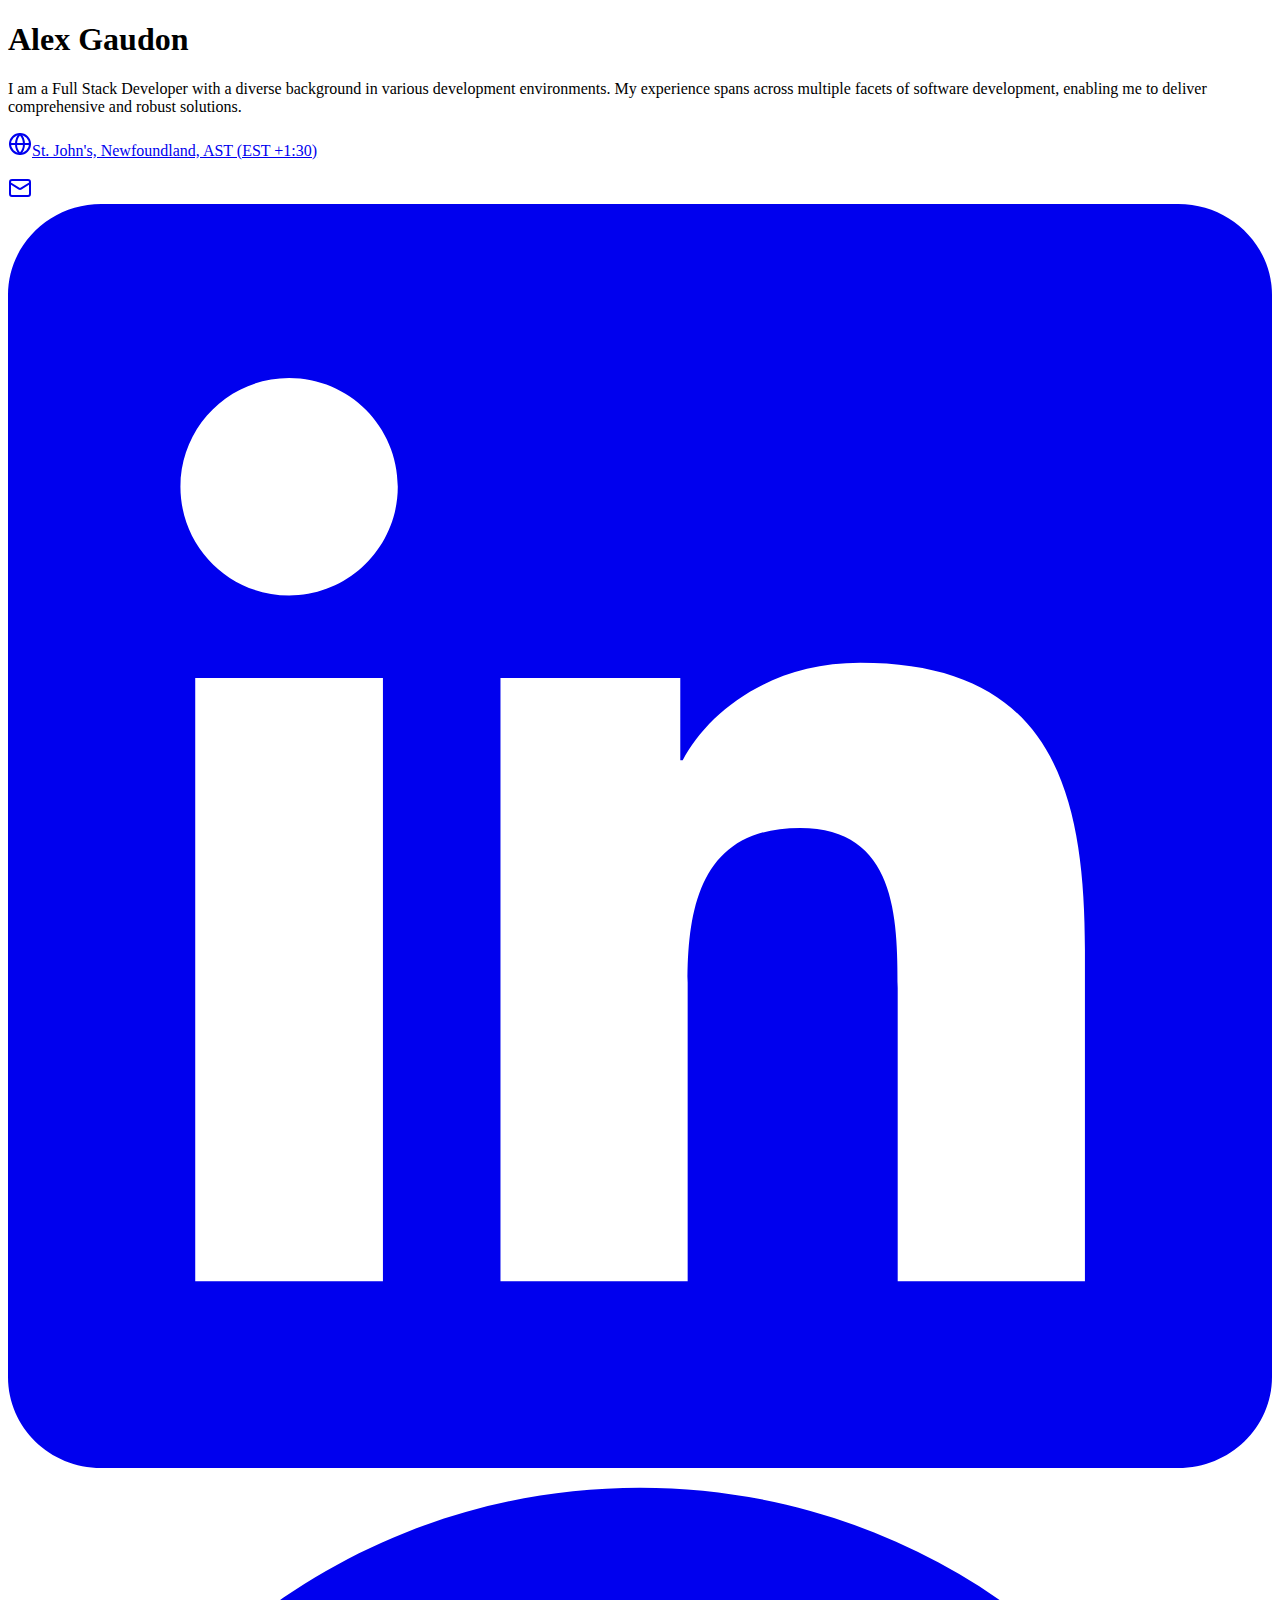
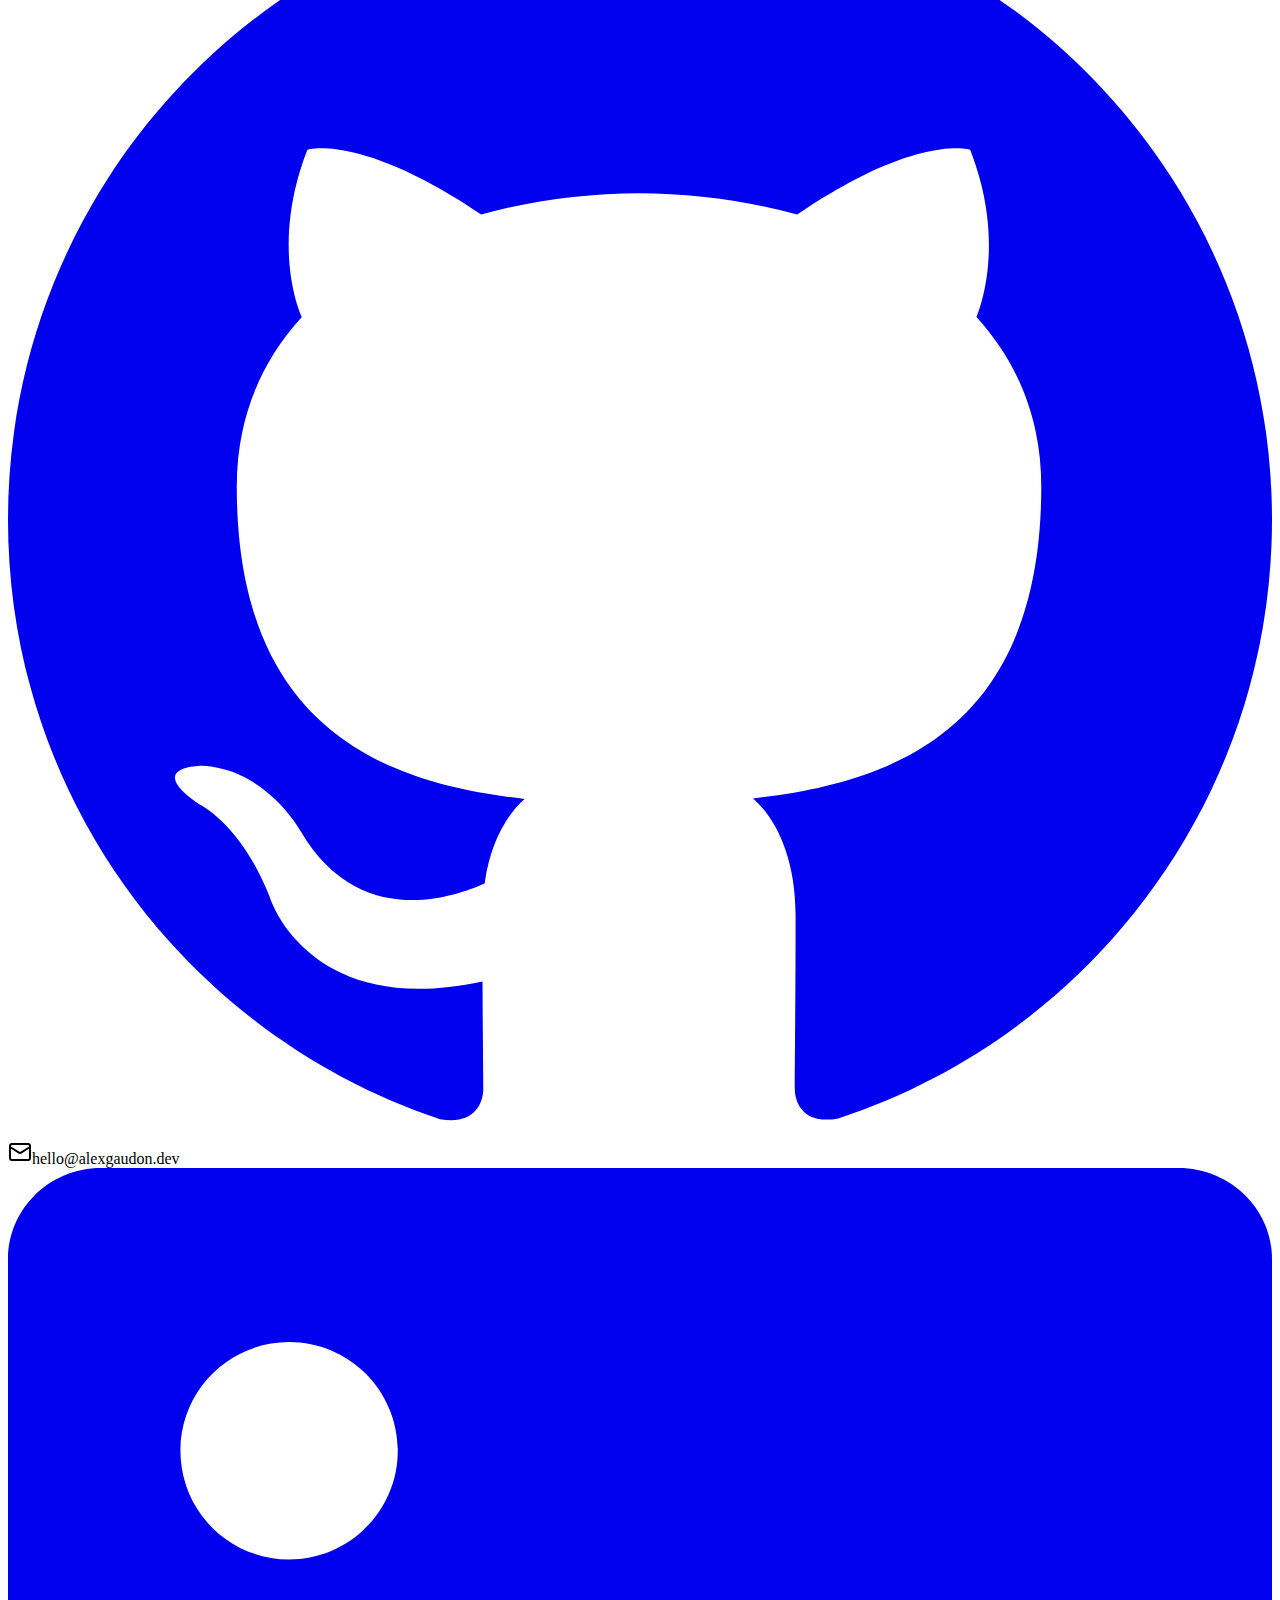
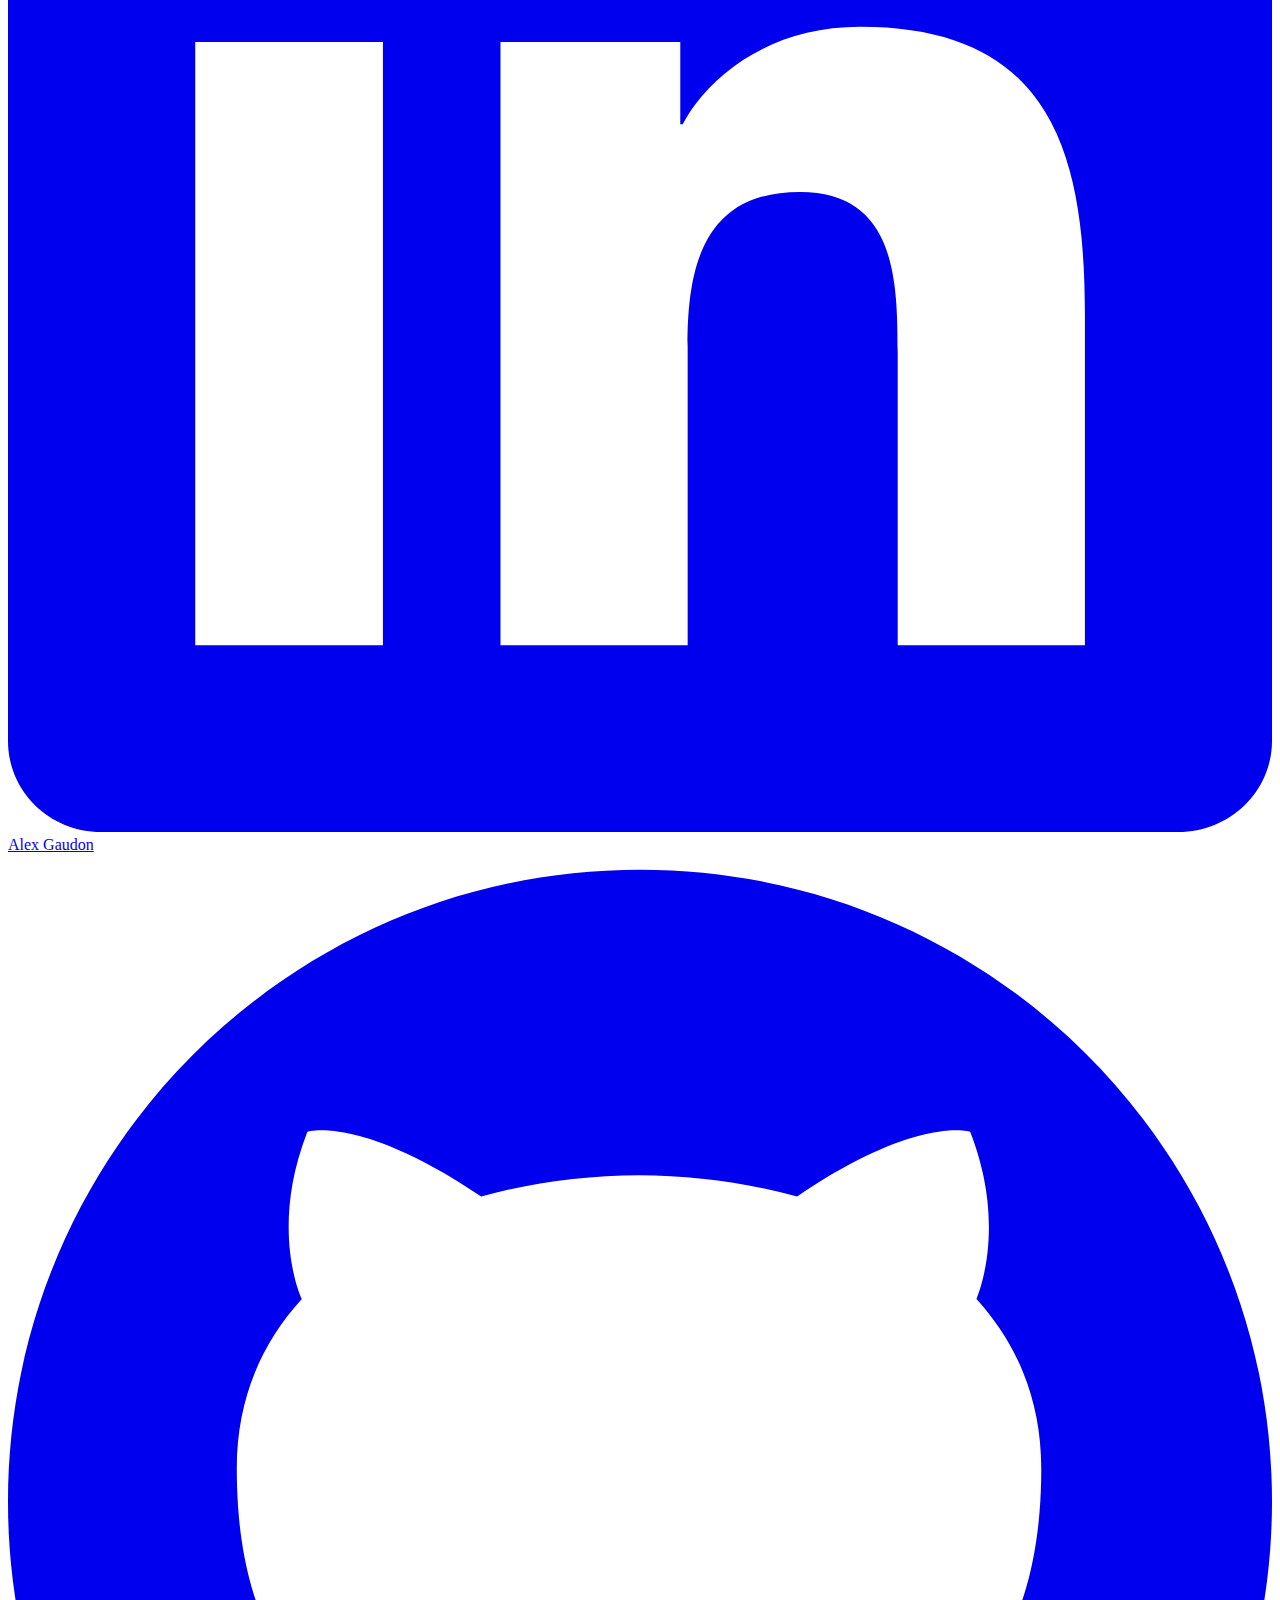
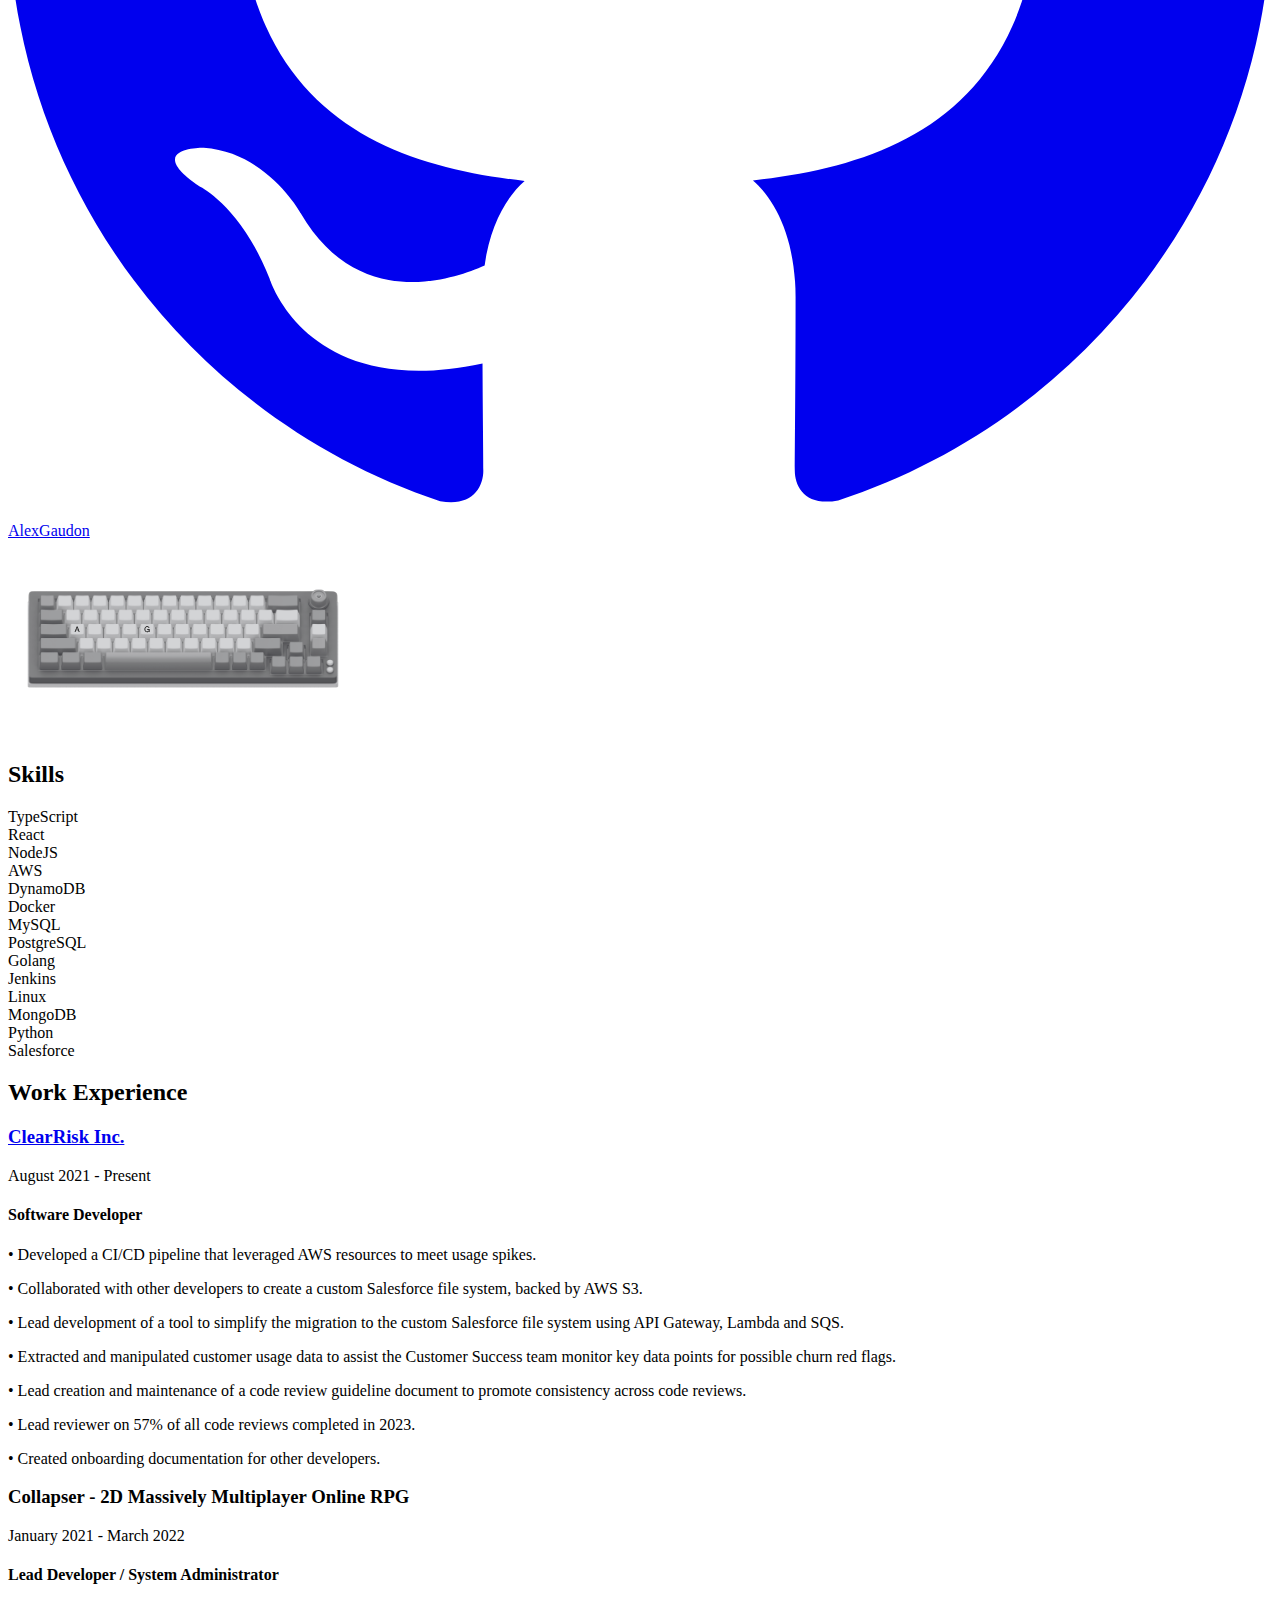
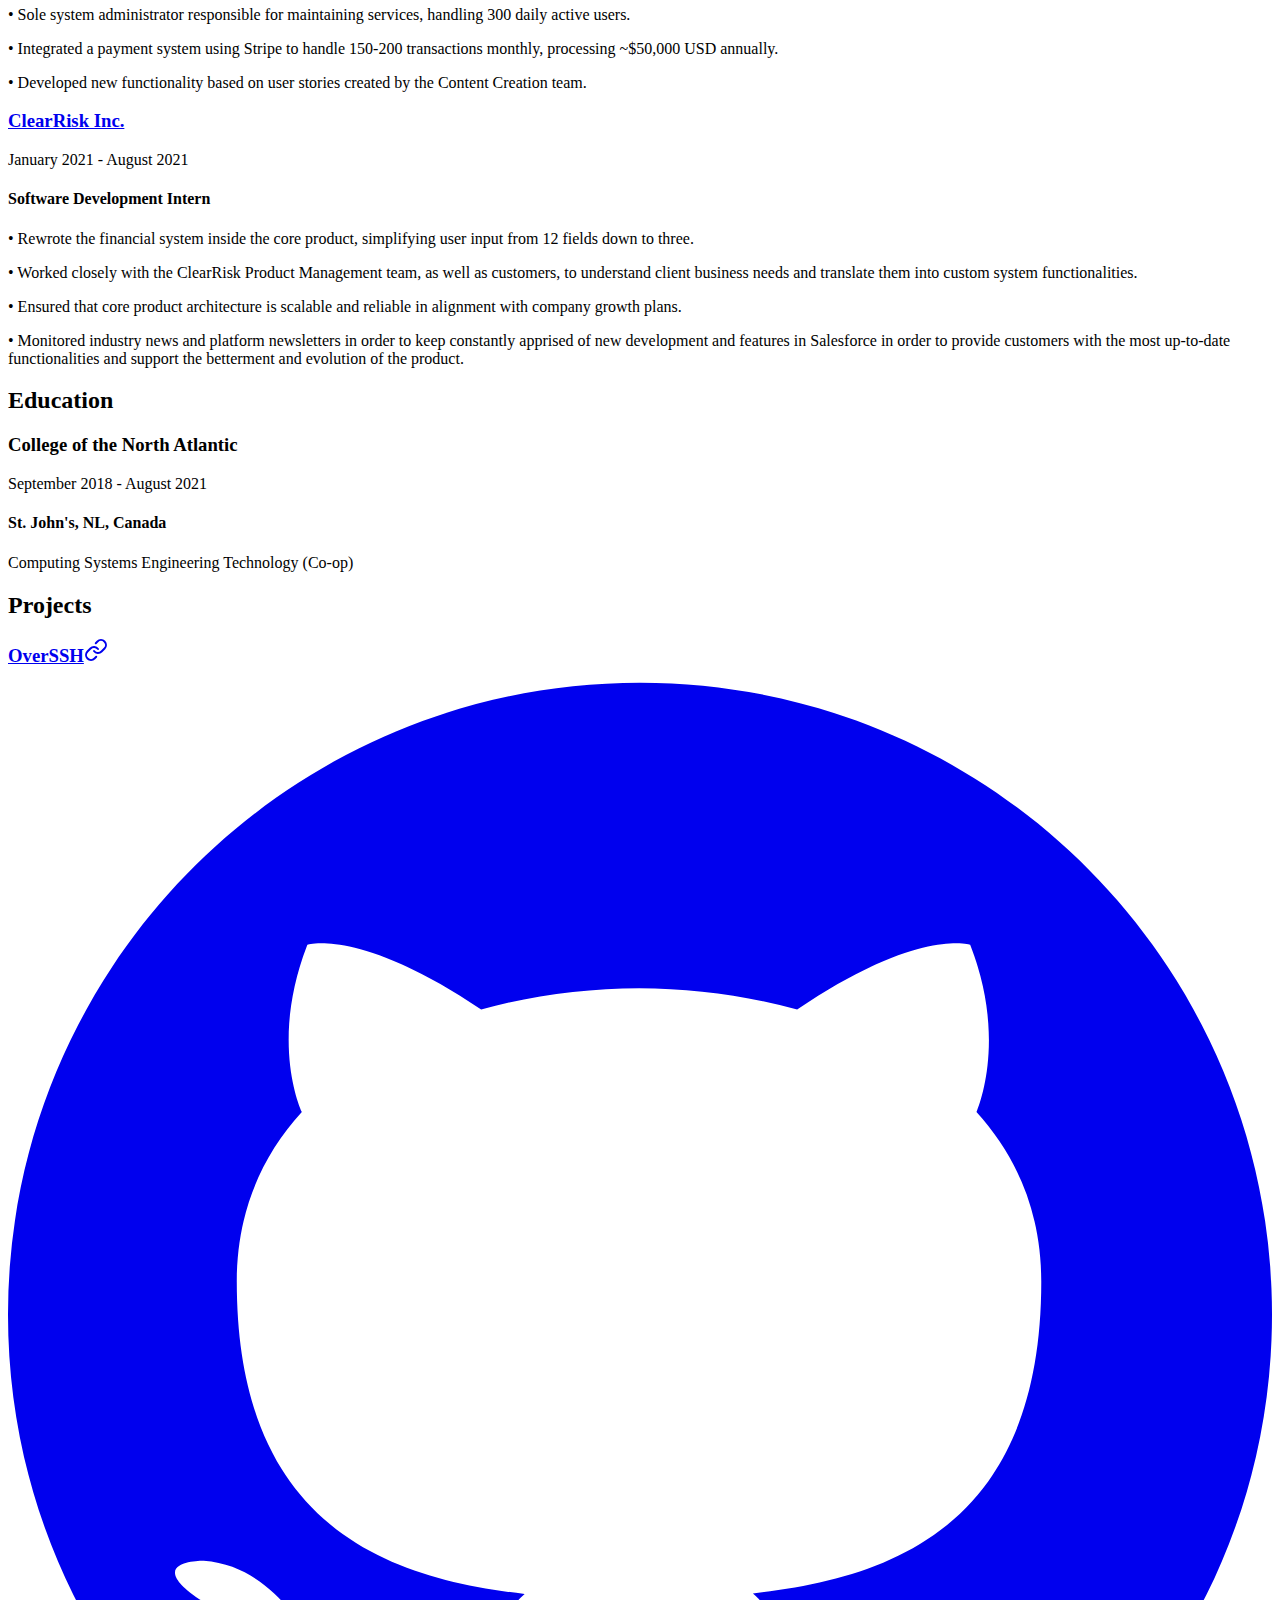
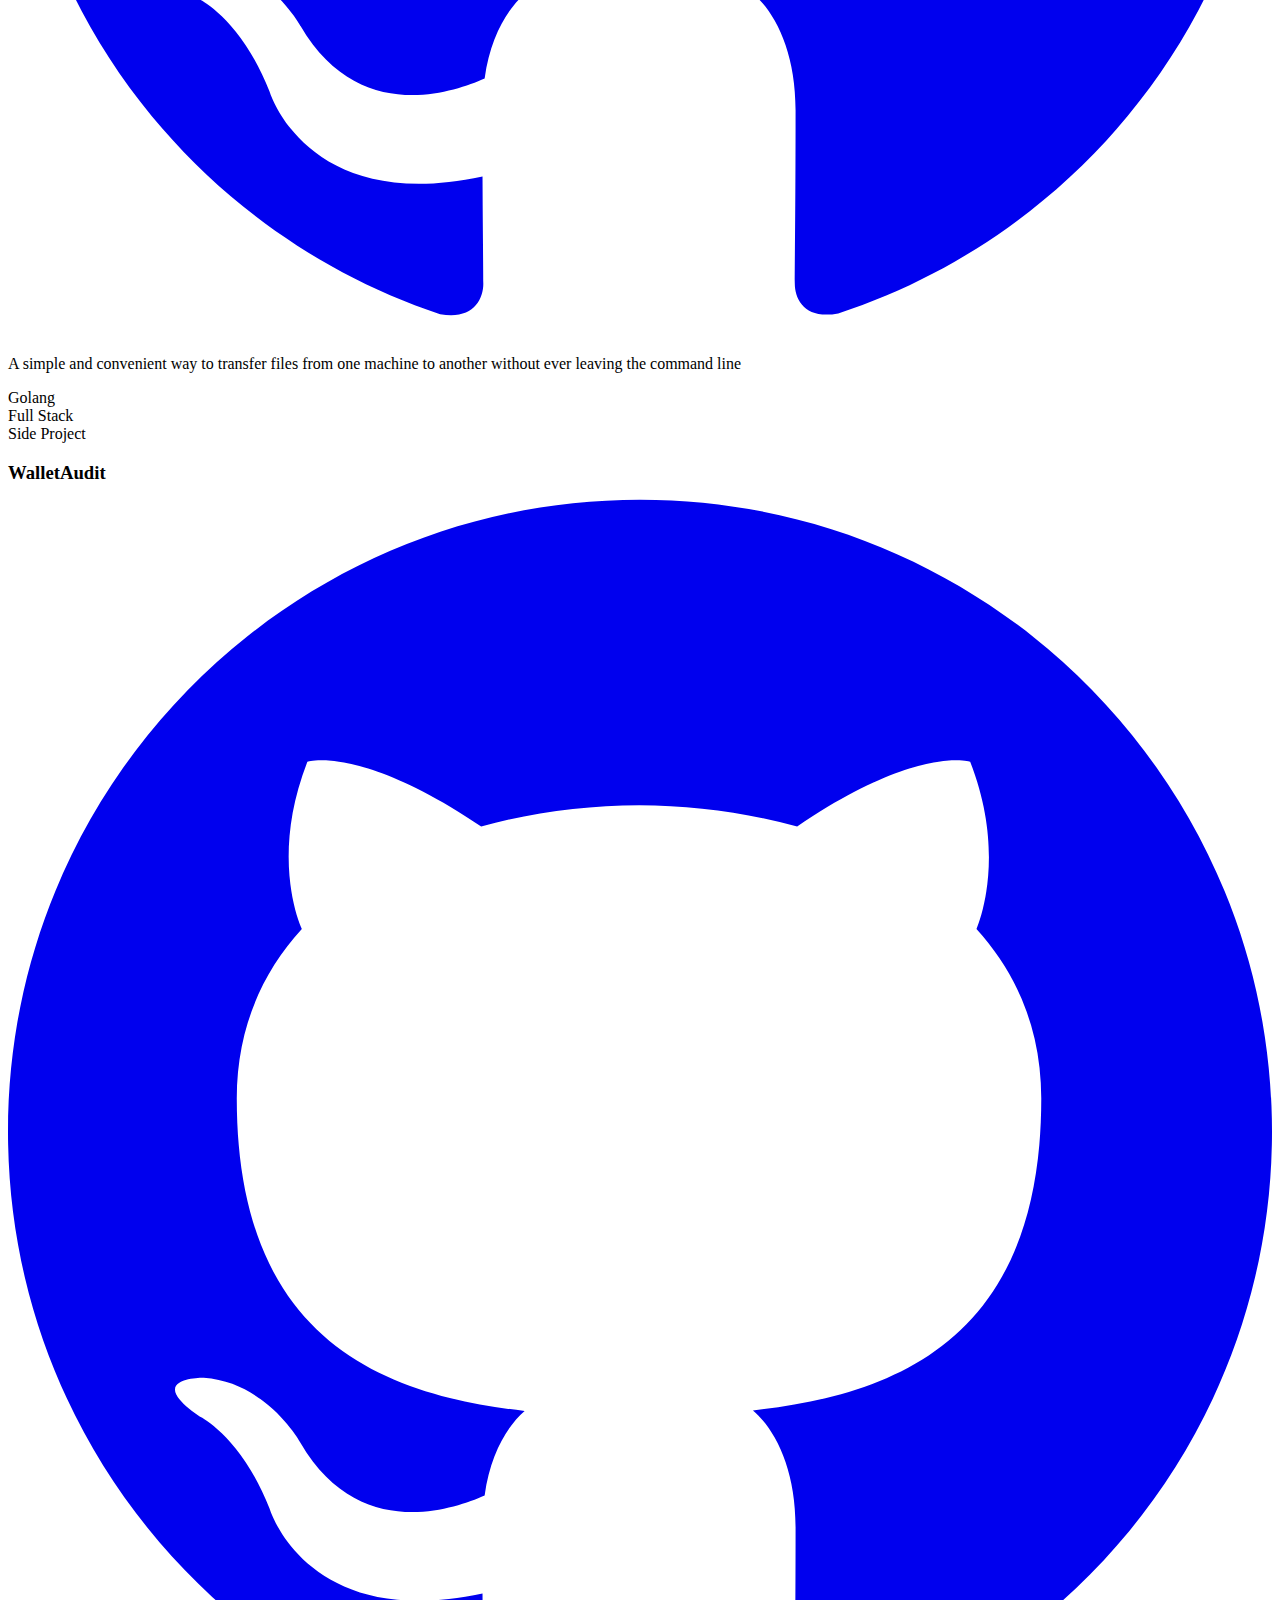
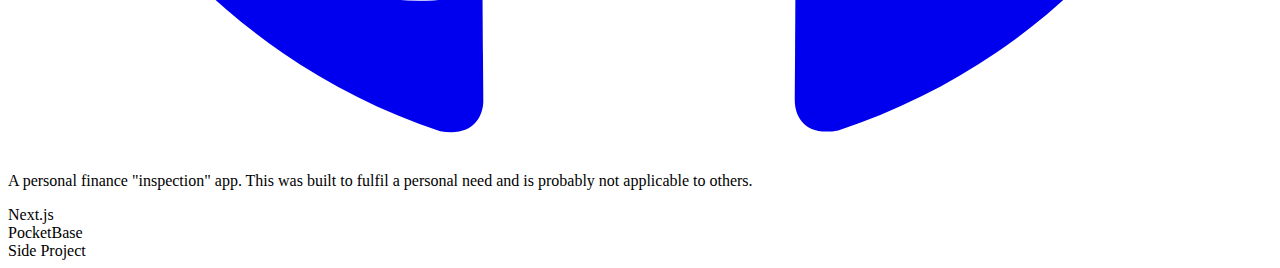
==== commit b2be3423: "build" ====
--- a/index.html
+++ b/index.html
@@ -1 +1 @@
-<!DOCTYPE html><html lang="en"><head><meta charSet="utf-8"/><meta name="viewport" content="width=device-width, initial-scale=1"/><link rel="preload" href="https://alexgaudon.dev/_next/static/media/c9a5bc6a7c948fb0-s.p.woff2" as="font" crossorigin="" type="font/woff2"/><link rel="preload" as="image" href="/keyboard.svg"/><link rel="stylesheet" href="https://alexgaudon.dev/_next/static/css/19fb71660ce40d19.css" crossorigin="" data-precedence="next"/><link rel="preload" as="script" fetchPriority="low" href="https://alexgaudon.dev/_next/static/chunks/webpack-769d9cf335e54250.js" crossorigin=""/><script src="https://alexgaudon.dev/_next/static/chunks/d16e89e2-b83affdc606a9d18.js" async="" crossorigin=""></script><script src="https://alexgaudon.dev/_next/static/chunks/543-1dce904b018b8ad5.js" async="" crossorigin=""></script><script src="https://alexgaudon.dev/_next/static/chunks/main-app-5db11fd636e96091.js" async="" crossorigin=""></script><link rel="icon" href="/favicon.png" sizes="any"/><title>Alex Gaudon | Software Developer</title><meta name="description" content="I am a Full Stack Developer with a diverse background in various development environments. My experience spans across multiple facets of software development, enabling me to deliver comprehensive and robust solutions."/><meta name="next-size-adjust"/><script src="https://alexgaudon.dev/_next/static/chunks/polyfills-c67a75d1b6f99dc8.js" crossorigin="" noModule=""></script></head><body class="__className_946283"><div class="print:size-auto print:m-0"><div class="relative mx-auto scroll-my-12 p-4 md:p-16 print:p-12 overflow-auto container"><section class="space-y-8 print:space-y-6 bg-white mx-auto w-full max-w-5xl"><div class="flex justify-between items-center"><div class="flex-1 space-y-1 5"><h1 class="font-bold text-2xl">Alex Gaudon</h1><p class="max-w- font-medium text-muted-foreground text-pretty text-sm">I am a Full Stack Developer with a diverse background in various development environments. My experience spans across multiple facets of software development, enabling me to deliver comprehensive and robust solutions.</p><p class="items-center max-w-md font-bold font-medium text-muted-foreground text-pretty text-xs"><a class="inline-flex gap-x-1.5 hover:underline leading-none align-baseline" href="https://www.google.com/maps/place/St.+John&#x27;s,+NL/@47.4821589,-53.1592639,10z/data=!3m1!4b1!4m6!3m5!1s0x4b0ca38e6b0aa261:0x9e1fd4001f12261f!8m2!3d47.5556097!4d-52.7452511!16zL20vMGo4cDY?entry=ttu" target="_blank"><svg xmlns="http://www.w3.org/2000/svg" width="24" height="24" viewBox="0 0 24 24" fill="none" stroke="currentColor" stroke-width="2" stroke-linecap="round" stroke-linejoin="round" class="lucide lucide-globe size-3"><circle cx="12" cy="12" r="10"></circle><path d="M12 2a14.5 14.5 0 0 0 0 20 14.5 14.5 0 0 0 0-20"></path><path d="M2 12h20"></path></svg>St. John&#x27;s, Newfoundland, AST (EST +1:30)</a></p><div class="flex gap-x-1 print:hidden pt-1 font-medium text-muted-foreground text-sm"><a href="mailto:hello@alexgaudon.dev" class="inline-flex items-center justify-center whitespace-nowrap rounded-md text-sm font-medium transition-colors focus-visible:outline-none focus-visible:ring-1 focus-visible:ring-ring disabled:pointer-events-none disabled:opacity-50 border border-input bg-background shadow-sm hover:bg-accent hover:text-accent-foreground size-8"><svg xmlns="http://www.w3.org/2000/svg" width="24" height="24" viewBox="0 0 24 24" fill="none" stroke="currentColor" stroke-width="2" stroke-linecap="round" stroke-linejoin="round" class="lucide lucide-mail size-4"><rect width="20" height="16" x="2" y="4" rx="2"></rect><path d="m22 7-8.97 5.7a1.94 1.94 0 0 1-2.06 0L2 7"></path></svg></a><a href="https://www.linkedin.com/in/alexgaudon/" class="inline-flex items-center justify-center whitespace-nowrap rounded-md text-sm font-medium transition-colors focus-visible:outline-none focus-visible:ring-1 focus-visible:ring-ring disabled:pointer-events-none disabled:opacity-50 border border-input bg-background shadow-sm hover:bg-accent hover:text-accent-foreground size-8"><svg viewBox="0 0 24 24" xmlns="http://www.w3.org/2000/svg" class="size-4"><title>LinkedIn</title><path fill="currentColor" d="M20.447 20.452h-3.554v-5.569c0-1.328-.027-3.037-1.852-3.037-1.853 0-2.136 1.445-2.136 2.939v5.667H9.351V9h3.414v1.561h.046c.477-.9 1.637-1.85 3.37-1.85 3.601 0 4.267 2.37 4.267 5.455v6.286zM5.337 7.433c-1.144 0-2.063-.926-2.063-2.065 0-1.138.92-2.063 2.063-2.063 1.14 0 2.064.925 2.064 2.063 0 1.139-.925 2.065-2.064 2.065zm1.782 13.019H3.555V9h3.564v11.452zM22.225 0H1.771C.792 0 0 .774 0 1.729v20.542C0 23.227.792 24 1.771 24h20.451C23.2 24 24 23.227 24 22.271V1.729C24 .774 23.2 0 22.222 0h.003z"></path></svg></a><a href="https://github.com/AlexGaudon" class="inline-flex items-center justify-center whitespace-nowrap rounded-md text-sm font-medium transition-colors focus-visible:outline-none focus-visible:ring-1 focus-visible:ring-ring disabled:pointer-events-none disabled:opacity-50 border border-input bg-background shadow-sm hover:bg-accent hover:text-accent-foreground size-8"><svg viewBox="0 0 24 24" xmlns="http://www.w3.org/2000/svg" class="size-4"><path fill="currentColor" d="M12 .297c-6.63 0-12 5.373-12 12 0 5.303 3.438 9.8 8.205 11.385.6.113.82-.258.82-.577 0-.285-.01-1.04-.015-2.04-3.338.724-4.042-1.61-4.042-1.61C4.422 18.07 3.633 17.7 3.633 17.7c-1.087-.744.084-.729.084-.729 1.205.084 1.838 1.236 1.838 1.236 1.07 1.835 2.809 1.305 3.495.998.108-.776.417-1.305.76-1.605-2.665-.3-5.466-1.332-5.466-5.93 0-1.31.465-2.38 1.235-3.22-.135-.303-.54-1.523.105-3.176 0 0 1.005-.322 3.3 1.23.96-.267 1.98-.399 3-.405 1.02.006 2.04.138 3 .405 2.28-1.552 3.285-1.23 3.285-1.23.645 1.653.24 2.873.12 3.176.765.84 1.23 1.91 1.23 3.22 0 4.61-2.805 5.625-5.475 5.92.42.36.81 1.096.81 2.22 0 1.606-.015 2.896-.015 3.286 0 .315.21.69.825.57C20.565 22.092 24 17.592 24 12.297c0-6.627-5.373-12-12-12"></path></svg></a></div><div class="gap-x-2 hidden print:grid print:grid-cols-3 pt-1 font-medium text-muted-foreground text-sm"><div class="flex space-x-2"><svg xmlns="http://www.w3.org/2000/svg" width="24" height="24" viewBox="0 0 24 24" fill="none" stroke="currentColor" stroke-width="2" stroke-linecap="round" stroke-linejoin="round" class="lucide lucide-mail size-4"><rect width="20" height="16" x="2" y="4" rx="2"></rect><path d="m22 7-8.97 5.7a1.94 1.94 0 0 1-2.06 0L2 7"></path></svg><span class="ml-2">hello@alexgaudon.dev</span></div><div class="flex space-x-2"><a href="https://www.linkedin.com/in/alexgaudon/" class="flex"><svg viewBox="0 0 24 24" xmlns="http://www.w3.org/2000/svg" class="size-4"><title>LinkedIn</title><path fill="currentColor" d="M20.447 20.452h-3.554v-5.569c0-1.328-.027-3.037-1.852-3.037-1.853 0-2.136 1.445-2.136 2.939v5.667H9.351V9h3.414v1.561h.046c.477-.9 1.637-1.85 3.37-1.85 3.601 0 4.267 2.37 4.267 5.455v6.286zM5.337 7.433c-1.144 0-2.063-.926-2.063-2.065 0-1.138.92-2.063 2.063-2.063 1.14 0 2.064.925 2.064 2.063 0 1.139-.925 2.065-2.064 2.065zm1.782 13.019H3.555V9h3.564v11.452zM22.225 0H1.771C.792 0 0 .774 0 1.729v20.542C0 23.227.792 24 1.771 24h20.451C23.2 24 24 23.227 24 22.271V1.729C24 .774 23.2 0 22.222 0h.003z"></path></svg><span class="ml-2">Alex Gaudon</span></a></div><div class="flex space-x-2"><a href="https://www.github.com/alexgaudon/" class="flex"><svg viewBox="0 0 24 24" xmlns="http://www.w3.org/2000/svg" class="size-4"><path fill="currentColor" d="M12 .297c-6.63 0-12 5.373-12 12 0 5.303 3.438 9.8 8.205 11.385.6.113.82-.258.82-.577 0-.285-.01-1.04-.015-2.04-3.338.724-4.042-1.61-4.042-1.61C4.422 18.07 3.633 17.7 3.633 17.7c-1.087-.744.084-.729.084-.729 1.205.084 1.838 1.236 1.838 1.236 1.07 1.835 2.809 1.305 3.495.998.108-.776.417-1.305.76-1.605-2.665-.3-5.466-1.332-5.466-5.93 0-1.31.465-2.38 1.235-3.22-.135-.303-.54-1.523.105-3.176 0 0 1.005-.322 3.3 1.23.96-.267 1.98-.399 3-.405 1.02.006 2.04.138 3 .405 2.28-1.552 3.285-1.23 3.285-1.23.645 1.653.24 2.873.12 3.176.765.84 1.23 1.91 1.23 3.22 0 4.61-2.805 5.625-5.475 5.92.42.36.81 1.096.81 2.22 0 1.606-.015 2.896-.015 3.286 0 .315.21.69.825.57C20.565 22.092 24 17.592 24 12.297c0-6.627-5.373-12-12-12"></path></svg><span class="ml-2">AlexGaudon</span></a></div></div></div><img class="md:flex hidden print:hidden" src="/keyboard.svg" alt="keyboard for dramatic effect" width="350px"/></div><section class="flex flex-col gap-y-3 min-h-0"><h2 class="font-bold text-xl">Skills</h2><div class="flex flex-wrap gap-1"><div class="inline-flex items-center rounded-md border px-2.5 py-0.5 text-xs font-semibold transition-colors focus:outline-none focus:ring-2 focus:ring-ring focus:ring-offset-2 border-transparent bg-primary print:bg-secondary print:text-primary text-primary-foreground shadow print:shadow-none hover:bg-primary/80">TypeScript</div><div class="inline-flex items-center rounded-md border px-2.5 py-0.5 text-xs font-semibold transition-colors focus:outline-none focus:ring-2 focus:ring-ring focus:ring-offset-2 border-transparent bg-primary print:bg-secondary print:text-primary text-primary-foreground shadow print:shadow-none hover:bg-primary/80">React</div><div class="inline-flex items-center rounded-md border px-2.5 py-0.5 text-xs font-semibold transition-colors focus:outline-none focus:ring-2 focus:ring-ring focus:ring-offset-2 border-transparent bg-primary print:bg-secondary print:text-primary text-primary-foreground shadow print:shadow-none hover:bg-primary/80">NodeJS</div><div class="inline-flex items-center rounded-md border px-2.5 py-0.5 text-xs font-semibold transition-colors focus:outline-none focus:ring-2 focus:ring-ring focus:ring-offset-2 border-transparent bg-primary print:bg-secondary print:text-primary text-primary-foreground shadow print:shadow-none hover:bg-primary/80">AWS</div><div class="inline-flex items-center rounded-md border px-2.5 py-0.5 text-xs font-semibold transition-colors focus:outline-none focus:ring-2 focus:ring-ring focus:ring-offset-2 border-transparent bg-primary print:bg-secondary print:text-primary text-primary-foreground shadow print:shadow-none hover:bg-primary/80">DynamoDB</div><div class="inline-flex items-center rounded-md border px-2.5 py-0.5 text-xs font-semibold transition-colors focus:outline-none focus:ring-2 focus:ring-ring focus:ring-offset-2 border-transparent bg-primary print:bg-secondary print:text-primary text-primary-foreground shadow print:shadow-none hover:bg-primary/80">Docker</div><div class="inline-flex items-center rounded-md border px-2.5 py-0.5 text-xs font-semibold transition-colors focus:outline-none focus:ring-2 focus:ring-ring focus:ring-offset-2 border-transparent bg-primary print:bg-secondary print:text-primary text-primary-foreground shadow print:shadow-none hover:bg-primary/80">MySQL</div><div class="inline-flex items-center rounded-md border px-2.5 py-0.5 text-xs font-semibold transition-colors focus:outline-none focus:ring-2 focus:ring-ring focus:ring-offset-2 border-transparent bg-primary print:bg-secondary print:text-primary text-primary-foreground shadow print:shadow-none hover:bg-primary/80">PostgreSQL</div><div class="inline-flex items-center rounded-md border px-2.5 py-0.5 text-xs font-semibold transition-colors focus:outline-none focus:ring-2 focus:ring-ring focus:ring-offset-2 border-transparent bg-primary print:bg-secondary print:text-primary text-primary-foreground shadow print:shadow-none hover:bg-primary/80">Golang</div><div class="inline-flex items-center rounded-md border px-2.5 py-0.5 text-xs font-semibold transition-colors focus:outline-none focus:ring-2 focus:ring-ring focus:ring-offset-2 border-transparent bg-primary print:bg-secondary print:text-primary text-primary-foreground shadow print:shadow-none hover:bg-primary/80">Jenkins</div><div class="inline-flex items-center rounded-md border px-2.5 py-0.5 text-xs font-semibold transition-colors focus:outline-none focus:ring-2 focus:ring-ring focus:ring-offset-2 border-transparent bg-primary print:bg-secondary print:text-primary text-primary-foreground shadow print:shadow-none hover:bg-primary/80">Linux</div><div class="inline-flex items-center rounded-md border px-2.5 py-0.5 text-xs font-semibold transition-colors focus:outline-none focus:ring-2 focus:ring-ring focus:ring-offset-2 border-transparent bg-primary print:bg-secondary print:text-primary text-primary-foreground shadow print:shadow-none hover:bg-primary/80">MongoDB</div><div class="inline-flex items-center rounded-md border px-2.5 py-0.5 text-xs font-semibold transition-colors focus:outline-none focus:ring-2 focus:ring-ring focus:ring-offset-2 border-transparent bg-primary print:bg-secondary print:text-primary text-primary-foreground shadow print:shadow-none hover:bg-primary/80">Python</div><div class="inline-flex items-center rounded-md border px-2.5 py-0.5 text-xs font-semibold transition-colors focus:outline-none focus:ring-2 focus:ring-ring focus:ring-offset-2 border-transparent bg-primary print:bg-secondary print:text-primary text-primary-foreground shadow print:shadow-none hover:bg-primary/80">Salesforce</div></div></section><section class="flex flex-col gap-y-3 min-h-0"><h2 class="font-bold text-xl">Work Experience</h2><div class="rounded-xl bg-card text-card-foreground"><div class="flex flex-col"><div class="flex justify-between items-center gap-x-2 text-base"><h3 class="inline-flex justify-center items-center gap-x-1 font-semibold leading-none"><a class="hover:underline" href="https://www.clearrisk.com/about-clearrisk">ClearRisk Inc.</a><span class="inline-flex gap-x-1"></span></h3><div class="text-gray-500 text-s tabular-nums">August 2021<!-- --> - <!-- -->Present</div></div><h4 class="font-medium text-s leading-none">Software Developer</h4></div><div class="p-6 pt-0 mt-2 font-medium text-muted-foreground text-pretty text-sm"></div></div><div class="rounded-xl bg-card text-card-foreground"><div class="flex flex-col"><div class="flex justify-between items-center gap-x-2 text-base"><h3 class="inline-flex justify-center items-center gap-x-1 font-semibold leading-none">Collapser - 2D Massively Multiplayer Online RPG<span class="inline-flex gap-x-1"></span></h3><div class="text-gray-500 text-s tabular-nums">January 2021<!-- --> - <!-- -->March 2022</div></div><h4 class="font-medium text-s leading-none">Lead Developer / System Administrator</h4></div><div class="p-6 pt-0 mt-2 font-medium text-muted-foreground text-pretty text-sm"></div></div><div class="rounded-xl bg-card text-card-foreground"><div class="flex flex-col"><div class="flex justify-between items-center gap-x-2 text-base"><h3 class="inline-flex justify-center items-center gap-x-1 font-semibold leading-none"><a class="hover:underline" href="https://www.clearrisk.com/about-clearrisk">ClearRisk Inc.</a><span class="inline-flex gap-x-1"></span></h3><div class="text-gray-500 text-s tabular-nums">January 2021<!-- --> - <!-- -->August 2021</div></div><h4 class="font-medium text-s leading-none">Software Development Intern</h4></div><div class="p-6 pt-0 mt-2 font-medium text-muted-foreground text-pretty text-sm"></div></div></section><section class="flex flex-col gap-y-3 min-h-0"><h2 class="font-bold text-xl">Education</h2><div class="rounded-xl bg-card text-card-foreground"><div class="flex flex-col"><div class="flex justify-between items-center gap-x-2 text-base"><h3 class="inline-flex justify-center items-center gap-x-1 font-semibold leading-none"><p>College of the North Atlantic</p></h3><div class="text-gray-500 text-s tabular-nums">September 2018<!-- --> - <!-- -->August 2021</div></div><h4 class="font-medium text-s leading-none">St. John&#x27;s, NL, Canada</h4></div><div class="p-6 pt-0 mt-2 text-sm">Computing Systems Engineering Technology (Co-op)</div></div></section><section class="flex flex-col gap-y-3 scroll-mb-16 print-force-new-page min-h-0"><h2 class="font-bold text-xl">Projects</h2><div class="gap-3 print:gap-2 grid grid-cols-1 md:grid-cols-2 lg:grid-cols-3 print:grid-cols-3 -mx-3"><div class="rounded-xl bg-card text-card-foreground flex flex-col border-muted p-3 border overflow-hidden"><div class="flex flex-col"><div class="space-y-1"><h3 class="font-semibold tracking-tight flex text-base"><div class="flex space-x-2"><a href="https://overs.sh">OverSSH</a><a href="https://overs.sh" class="my-auto"><svg xmlns="http://www.w3.org/2000/svg" width="24" height="24" viewBox="0 0 24 24" fill="none" stroke="currentColor" stroke-width="2" stroke-linecap="round" stroke-linejoin="round" class="lucide lucide-link w-4 h-4"><path d="M10 13a5 5 0 0 0 7.54.54l3-3a5 5 0 0 0-7.07-7.07l-1.72 1.71"></path><path d="M14 11a5 5 0 0 0-7.54-.54l-3 3a5 5 0 0 0 7.07 7.07l1.71-1.71"></path></svg></a><a href="https://github.com/AlexGaudon/overs.sh" class="flex justify-center items-center my-auto"><svg viewBox="0 0 24 24" xmlns="http://www.w3.org/2000/svg" class="size-4"><path fill="currentColor" d="M12 .297c-6.63 0-12 5.373-12 12 0 5.303 3.438 9.8 8.205 11.385.6.113.82-.258.82-.577 0-.285-.01-1.04-.015-2.04-3.338.724-4.042-1.61-4.042-1.61C4.422 18.07 3.633 17.7 3.633 17.7c-1.087-.744.084-.729.084-.729 1.205.084 1.838 1.236 1.838 1.236 1.07 1.835 2.809 1.305 3.495.998.108-.776.417-1.305.76-1.605-2.665-.3-5.466-1.332-5.466-5.93 0-1.31.465-2.38 1.235-3.22-.135-.303-.54-1.523.105-3.176 0 0 1.005-.322 3.3 1.23.96-.267 1.98-.399 3-.405 1.02.006 2.04.138 3 .405 2.28-1.552 3.285-1.23 3.285-1.23.645 1.653.24 2.873.12 3.176.765.84 1.23 1.91 1.23 3.22 0 4.61-2.805 5.625-5.475 5.92.42.36.81 1.096.81 2.22 0 1.606-.015 2.896-.015 3.286 0 .315.21.69.825.57C20.565 22.092 24 17.592 24 12.297c0-6.627-5.373-12-12-12"></path></svg></a></div></h3><p class="text-sm text-muted-foreground">A simple and convenient way to transfer files from one machine to another without ever leaving the command line</p><div class="space-x-2"><div class="inline-flex items-center rounded-md border px-2.5 py-0.5 text-xs font-semibold transition-colors focus:outline-none focus:ring-2 focus:ring-ring focus:ring-offset-2 border-transparent bg-primary print:bg-secondary print:text-primary text-primary-foreground shadow print:shadow-none hover:bg-primary/80">Golang</div><div class="inline-flex items-center rounded-md border px-2.5 py-0.5 text-xs font-semibold transition-colors focus:outline-none focus:ring-2 focus:ring-ring focus:ring-offset-2 border-transparent bg-primary print:bg-secondary print:text-primary text-primary-foreground shadow print:shadow-none hover:bg-primary/80">Full Stack</div><div class="inline-flex items-center rounded-md border px-2.5 py-0.5 text-xs font-semibold transition-colors focus:outline-none focus:ring-2 focus:ring-ring focus:ring-offset-2 border-transparent bg-primary print:bg-secondary print:text-primary text-primary-foreground shadow print:shadow-none hover:bg-primary/80">Side Project</div></div></div></div></div><div class="rounded-xl bg-card text-card-foreground flex flex-col border-muted p-3 border overflow-hidden"><div class="flex flex-col"><div class="space-y-1"><h3 class="font-semibold tracking-tight flex text-base"><div class="flex space-x-2"><a>WalletAudit</a><a href="https://github.com/AlexGaudon/wallet-audit/" class="flex justify-center items-center my-auto"><svg viewBox="0 0 24 24" xmlns="http://www.w3.org/2000/svg" class="size-4"><path fill="currentColor" d="M12 .297c-6.63 0-12 5.373-12 12 0 5.303 3.438 9.8 8.205 11.385.6.113.82-.258.82-.577 0-.285-.01-1.04-.015-2.04-3.338.724-4.042-1.61-4.042-1.61C4.422 18.07 3.633 17.7 3.633 17.7c-1.087-.744.084-.729.084-.729 1.205.084 1.838 1.236 1.838 1.236 1.07 1.835 2.809 1.305 3.495.998.108-.776.417-1.305.76-1.605-2.665-.3-5.466-1.332-5.466-5.93 0-1.31.465-2.38 1.235-3.22-.135-.303-.54-1.523.105-3.176 0 0 1.005-.322 3.3 1.23.96-.267 1.98-.399 3-.405 1.02.006 2.04.138 3 .405 2.28-1.552 3.285-1.23 3.285-1.23.645 1.653.24 2.873.12 3.176.765.84 1.23 1.91 1.23 3.22 0 4.61-2.805 5.625-5.475 5.92.42.36.81 1.096.81 2.22 0 1.606-.015 2.896-.015 3.286 0 .315.21.69.825.57C20.565 22.092 24 17.592 24 12.297c0-6.627-5.373-12-12-12"></path></svg></a></div></h3><p class="text-sm text-muted-foreground">A personal finance &quot;inspection&quot; app. This was built to fulfil a personal need and is probably not applicable to others.</p><div class="space-x-2"><div class="inline-flex items-center rounded-md border px-2.5 py-0.5 text-xs font-semibold transition-colors focus:outline-none focus:ring-2 focus:ring-ring focus:ring-offset-2 border-transparent bg-primary print:bg-secondary print:text-primary text-primary-foreground shadow print:shadow-none hover:bg-primary/80">Next.js</div><div class="inline-flex items-center rounded-md border px-2.5 py-0.5 text-xs font-semibold transition-colors focus:outline-none focus:ring-2 focus:ring-ring focus:ring-offset-2 border-transparent bg-primary print:bg-secondary print:text-primary text-primary-foreground shadow print:shadow-none hover:bg-primary/80">PocketBase</div><div class="inline-flex items-center rounded-md border px-2.5 py-0.5 text-xs font-semibold transition-colors focus:outline-none focus:ring-2 focus:ring-ring focus:ring-offset-2 border-transparent bg-primary print:bg-secondary print:text-primary text-primary-foreground shadow print:shadow-none hover:bg-primary/80">Side Project</div></div></div></div></div></div></section></section></div></div><script src="https://alexgaudon.dev/_next/static/chunks/webpack-769d9cf335e54250.js" crossorigin="" async=""></script><script>(self.__next_f=self.__next_f||[]).push([0]);self.__next_f.push([2,null])</script><script>self.__next_f.push([1,"1:HL[\"https://alexgaudon.dev/_next/static/media/c9a5bc6a7c948fb0-s.p.woff2\",\"font\",{\"crossOrigin\":\"\",\"type\":\"font/woff2\"}]\n2:HL[\"https://alexgaudon.dev/_next/static/css/19fb71660ce40d19.css\",\"style\",{\"crossOrigin\":\"\"}]\n0:\"$L3\"\n"])</script><script>self.__next_f.push([1,"4:I[8546,[],\"\"]\n6:I[1949,[],\"\"]\n7:I[881,[],\"\"]\n9:I[3076,[],\"\"]\n"])</script><script>self.__next_f.push([1,"3:[[[\"$\",\"link\",\"0\",{\"rel\":\"stylesheet\",\"href\":\"https://alexgaudon.dev/_next/static/css/19fb71660ce40d19.css\",\"precedence\":\"next\",\"crossOrigin\":\"\"}]],[\"$\",\"$L4\",null,{\"buildId\":\"dvg-__I3HESEs9K9Agfh7\",\"assetPrefix\":\"https://alexgaudon.dev\",\"initialCanonicalUrl\":\"/\",\"initialTree\":[\"\",{\"children\":[\"__PAGE__\",{}]},\"$undefined\",\"$undefined\",true],\"initialSeedData\":[\"\",{\"children\":[\"__PAGE__\",{},[\"$L5\",[\"$\",\"div\",null,{\"className\":\"relative mx-auto scroll-my-12 p-4 md:p-16 print:p-12 overflow-auto container\",\"children\":[\"$\",\"section\",null,{\"className\":\"space-y-8 print:space-y-6 bg-white mx-auto w-full max-w-5xl\",\"children\":[[\"$\",\"div\",null,{\"className\":\"flex justify-between items-center\",\"children\":[[\"$\",\"div\",null,{\"className\":\"flex-1 space-y-1 5\",\"children\":[[\"$\",\"h1\",null,{\"className\":\"font-bold text-2xl\",\"children\":\"Alex Gaudon\"}],[\"$\",\"p\",null,{\"className\":\"max-w- font-medium text-muted-foreground text-pretty text-sm\",\"children\":\"I am a Full Stack Developer with a diverse background in various development environments. My experience spans across multiple facets of software development, enabling me to deliver comprehensive and robust solutions.\"}],[\"$\",\"p\",null,{\"className\":\"items-center max-w-md font-bold font-medium text-muted-foreground text-pretty text-xs\",\"children\":[\"$\",\"a\",null,{\"className\":\"inline-flex gap-x-1.5 hover:underline leading-none align-baseline\",\"href\":\"https://www.google.com/maps/place/St.+John's,+NL/@47.4821589,-53.1592639,10z/data=!3m1!4b1!4m6!3m5!1s0x4b0ca38e6b0aa261:0x9e1fd4001f12261f!8m2!3d47.5556097!4d-52.7452511!16zL20vMGo4cDY?entry=ttu\",\"target\":\"_blank\",\"children\":[[\"$\",\"svg\",null,{\"xmlns\":\"http://www.w3.org/2000/svg\",\"width\":24,\"height\":24,\"viewBox\":\"0 0 24 24\",\"fill\":\"none\",\"stroke\":\"currentColor\",\"strokeWidth\":2,\"strokeLinecap\":\"round\",\"strokeLinejoin\":\"round\",\"className\":\"lucide lucide-globe size-3\",\"children\":[[\"$\",\"circle\",\"1mglay\",{\"cx\":\"12\",\"cy\":\"12\",\"r\":\"10\"}],[\"$\",\"path\",\"13o1zl\",{\"d\":\"M12 2a14.5 14.5 0 0 0 0 20 14.5 14.5 0 0 0 0-20\"}],[\"$\",\"path\",\"9i4pu4\",{\"d\":\"M2 12h20\"}],\"$undefined\"]}],\"St. John's, Newfoundland, AST (EST +1:30)\"]}]}],[\"$\",\"div\",null,{\"className\":\"flex gap-x-1 print:hidden pt-1 font-medium text-muted-foreground text-sm\",\"children\":[[\"$\",\"a\",null,{\"href\":\"mailto:hello@alexgaudon.dev\",\"children\":[\"$\",\"svg\",null,{\"xmlns\":\"http://www.w3.org/2000/svg\",\"width\":24,\"height\":24,\"viewBox\":\"0 0 24 24\",\"fill\":\"none\",\"stroke\":\"currentColor\",\"strokeWidth\":2,\"strokeLinecap\":\"round\",\"strokeLinejoin\":\"round\",\"className\":\"lucide lucide-mail size-4\",\"children\":[[\"$\",\"rect\",\"18n3k1\",{\"width\":\"20\",\"height\":\"16\",\"x\":\"2\",\"y\":\"4\",\"rx\":\"2\"}],[\"$\",\"path\",\"1ocrg3\",{\"d\":\"m22 7-8.97 5.7a1.94 1.94 0 0 1-2.06 0L2 7\"}],\"$undefined\"]}],\"className\":\"inline-flex items-center justify-center whitespace-nowrap rounded-md text-sm font-medium transition-colors focus-visible:outline-none focus-visible:ring-1 focus-visible:ring-ring disabled:pointer-events-none disabled:opacity-50 border border-input bg-background shadow-sm hover:bg-accent hover:text-accent-foreground size-8\"}],[\"$\",\"a\",null,{\"href\":\"https://www.linkedin.com/in/alexgaudon/\",\"children\":[\"$\",\"svg\",null,{\"viewBox\":\"0 0 24 24\",\"xmlns\":\"http://www.w3.org/2000/svg\",\"className\":\"size-4\",\"children\":[[\"$\",\"title\",null,{\"children\":\"LinkedIn\"}],[\"$\",\"path\",null,{\"fill\":\"currentColor\",\"d\":\"M20.447 20.452h-3.554v-5.569c0-1.328-.027-3.037-1.852-3.037-1.853 0-2.136 1.445-2.136 2.939v5.667H9.351V9h3.414v1.561h.046c.477-.9 1.637-1.85 3.37-1.85 3.601 0 4.267 2.37 4.267 5.455v6.286zM5.337 7.433c-1.144 0-2.063-.926-2.063-2.065 0-1.138.92-2.063 2.063-2.063 1.14 0 2.064.925 2.064 2.063 0 1.139-.925 2.065-2.064 2.065zm1.782 13.019H3.555V9h3.564v11.452zM22.225 0H1.771C.792 0 0 .774 0 1.729v20.542C0 23.227.792 24 1.771 24h20.451C23.2 24 24 23.227 24 22.271V1.729C24 .774 23.2 0 22.222 0h.003z\"}]]}],\"className\":\"inline-flex items-center justify-center whitespace-nowrap rounded-md text-sm font-medium transition-colors focus-visible:outline-none focus-visible:ring-1 focus-visible:ring-ring disabled:pointer-events-none disabled:opacity-50 border border-input bg-background shadow-sm hover:bg-accent hover:text-accent-foreground size-8\"}],[\"$\",\"a\",null,{\"href\":\"https://github.com/AlexGaudon\",\"children\":[\"$\",\"svg\",null,{\"viewBox\":\"0 0 24 24\",\"xmlns\":\"http://www.w3.org/2000/svg\",\"className\":\"size-4\",\"children\":[\"$\",\"path\",null,{\"fill\":\"currentColor\",\"d\":\"M12 .297c-6.63 0-12 5.373-12 12 0 5.303 3.438 9.8 8.205 11.385.6.113.82-.258.82-.577 0-.285-.01-1.04-.015-2.04-3.338.724-4.042-1.61-4.042-1.61C4.422 18.07 3.633 17.7 3.633 17.7c-1.087-.744.084-.729.084-.729 1.205.084 1.838 1.236 1.838 1.236 1.07 1.835 2.809 1.305 3.495.998.108-.776.417-1.305.76-1.605-2.665-.3-5.466-1.332-5.466-5.93 0-1.31.465-2.38 1.235-3.22-.135-.303-.54-1.523.105-3.176 0 0 1.005-.322 3.3 1.23.96-.267 1.98-.399 3-.405 1.02.006 2.04.138 3 .405 2.28-1.552 3.285-1.23 3.285-1.23.645 1.653.24 2.873.12 3.176.765.84 1.23 1.91 1.23 3.22 0 4.61-2.805 5.625-5.475 5.92.42.36.81 1.096.81 2.22 0 1.606-.015 2.896-.015 3.286 0 .315.21.69.825.57C20.565 22.092 24 17.592 24 12.297c0-6.627-5.373-12-12-12\"}]}],\"className\":\"inline-flex items-center justify-center whitespace-nowrap rounded-md text-sm font-medium transition-colors focus-visible:outline-none focus-visible:ring-1 focus-visible:ring-ring disabled:pointer-events-none disabled:opacity-50 border border-input bg-background shadow-sm hover:bg-accent hover:text-accent-foreground size-8\"}]]}],[\"$\",\"div\",null,{\"className\":\"gap-x-2 hidden print:grid print:grid-cols-3 pt-1 font-medium text-muted-foreground text-sm\",\"children\":[[\"$\",\"div\",null,{\"className\":\"flex space-x-2\",\"children\":[[\"$\",\"svg\",null,{\"xmlns\":\"http://www.w3.org/2000/svg\",\"width\":24,\"height\":24,\"viewBox\":\"0 0 24 24\",\"fill\":\"none\",\"stroke\":\"currentColor\",\"strokeWidth\":2,\"strokeLinecap\":\"round\",\"strokeLinejoin\":\"round\",\"className\":\"lucide lucide-mail size-4\",\"children\":[[\"$\",\"rect\",\"18n3k1\",{\"width\":\"20\",\"height\":\"16\",\"x\":\"2\",\"y\":\"4\",\"rx\":\"2\"}],[\"$\",\"path\",\"1ocrg3\",{\"d\":\"m22 7-8.97 5.7a1.94 1.94 0 0 1-2.06 0L2 7\"}],\"$undefined\"]}],[\"$\",\"span\",null,{\"className\":\"ml-2\",\"children\":\"hello@alexgaudon.dev\"}]]}],[\"$\",\"div\",null,{\"className\":\"flex space-x-2\",\"children\":[\"$\",\"a\",null,{\"href\":\"https://www.linkedin.com/in/alexgaudon/\",\"className\":\"flex\",\"children\":[[\"$\",\"svg\",null,{\"viewBox\":\"0 0 24 24\",\"xmlns\":\"http://www.w3.org/2000/svg\",\"className\":\"size-4\",\"children\":[[\"$\",\"title\",null,{\"children\":\"LinkedIn\"}],[\"$\",\"path\",null,{\"fill\":\"currentColor\",\"d\":\"M20.447 20.452h-3.554v-5.569c0-1.328-.027-3.037-1.852-3.037-1.853 0-2.136 1.445-2.136 2.939v5.667H9.351V9h3.414v1.561h.046c.477-.9 1.637-1.85 3.37-1.85 3.601 0 4.267 2.37 4.267 5.455v6.286zM5.337 7.433c-1.144 0-2.063-.926-2.063-2.065 0-1.138.92-2.063 2.063-2.063 1.14 0 2.064.925 2.064 2.063 0 1.139-.925 2.065-2.064 2.065zm1.782 13.019H3.555V9h3.564v11.452zM22.225 0H1.771C.792 0 0 .774 0 1.729v20.542C0 23.227.792 24 1.771 24h20.451C23.2 24 24 23.227 24 22.271V1.729C24 .774 23.2 0 22.222 0h.003z\"}]]}],[\"$\",\"span\",null,{\"className\":\"ml-2\",\"children\":\"Alex Gaudon\"}]]}]}],[\"$\",\"div\",null,{\"className\":\"flex space-x-2\",\"children\":[\"$\",\"a\",null,{\"href\":\"https://www.github.com/alexgaudon/\",\"className\":\"flex\",\"children\":[[\"$\",\"svg\",null,{\"viewBox\":\"0 0 24 24\",\"xmlns\":\"http://www.w3.org/2000/svg\",\"className\":\"size-4\",\"children\":[\"$\",\"path\",null,{\"fill\":\"currentColor\",\"d\":\"M12 .297c-6.63 0-12 5.373-12 12 0 5.303 3.438 9.8 8.205 11.385.6.113.82-.258.82-.577 0-.285-.01-1.04-.015-2.04-3.338.724-4.042-1.61-4.042-1.61C4.422 18.07 3.633 17.7 3.633 17.7c-1.087-.744.084-.729.084-.729 1.205.084 1.838 1.236 1.838 1.236 1.07 1.835 2.809 1.305 3.495.998.108-.776.417-1.305.76-1.605-2.665-.3-5.466-1.332-5.466-5.93 0-1.31.465-2.38 1.235-3.22-.135-.303-.54-1.523.105-3.176 0 0 1.005-.322 3.3 1.23.96-.267 1.98-.399 3-.405 1.02.006 2.04.138 3 .405 2.28-1.552 3.285-1.23 3.285-1.23.645 1.653.24 2.873.12 3.176.765.84 1.23 1.91 1.23 3.22 0 4.61-2.805 5.625-5.475 5.92.42.36.81 1.096.81 2.22 0 1.606-.015 2.896-.015 3.286 0 .315.21.69.825.57C20.565 22.092 24 17.592 24 12.297c0-6.627-5.373-12-12-12\"}]}],[\"$\",\"span\",null,{\"className\":\"ml-2\",\"children\":\"AlexGaudon\"}]]}]}]]}]]}],[\"$\",\"img\",null,{\"className\":\"md:flex hidden print:hidden\",\"src\":\"/keyboard.svg\",\"alt\":\"keyboard for dramatic effect\",\"width\":\"350px\"}]]}],[\"$\",\"section\",null,{\"className\":\"flex flex-col gap-y-3 min-h-0\",\"children\":[[\"$\",\"h2\",null,{\"className\":\"font-bold text-xl\",\"children\":\"Skills\"}],[\"$\",\"div\",null,{\"className\":\"flex flex-wrap gap-1\",\"children\":[[\"$\",\"div\",null,{\"className\":\"inline-flex items-center rounded-md border px-2.5 py-0.5 text-xs font-semibold transition-colors focus:outline-none focus:ring-2 focus:ring-ring focus:ring-offset-2 border-transparent bg-primary print:bg-secondary print:text-primary text-primary-foreground shadow print:shadow-none hover:bg-primary/80\",\"children\":\"TypeScript\"}],[\"$\",\"div\",null,{\"className\":\"inline-flex items-center rounded-md border px-2.5 py-0.5 text-xs font-semibold transition-colors focus:outline-none focus:ring-2 focus:ring-ring focus:ring-offset-2 border-transparent bg-primary print:bg-secondary print:text-primary text-primary-foreground shadow print:shadow-none hover:bg-primary/80\",\"children\":\"React\"}],[\"$\",\"div\",null,{\"className\":\"inline-flex items-center rounded-md border px-2.5 py-0.5 text-xs font-semibold transition-colors focus:outline-none focus:ring-2 focus:ring-ring focus:ring-offset-2 border-transparent bg-primary print:bg-secondary print:text-primary text-primary-foreground shadow print:shadow-none hover:bg-primary/80\",\"children\":\"NodeJS\"}],[\"$\",\"div\",null,{\"className\":\"inline-flex items-center rounded-md border px-2.5 py-0.5 text-xs font-semibold transition-colors focus:outline-none focus:ring-2 focus:ring-ring focus:ring-offset-2 border-transparent bg-primary print:bg-secondary print:text-primary text-primary-foreground shadow print:shadow-none hover:bg-primary/80\",\"children\":\"AWS\"}],[\"$\",\"div\",null,{\"className\":\"inline-flex items-center rounded-md border px-2.5 py-0.5 text-xs font-semibold transition-colors focus:outline-none focus:ring-2 focus:ring-ring focus:ring-offset-2 border-transparent bg-primary print:bg-secondary print:text-primary text-primary-foreground shadow print:shadow-none hover:bg-primary/80\",\"children\":\"DynamoDB\"}],[\"$\",\"div\",null,{\"className\":\"inline-flex items-center rounded-md border px-2.5 py-0.5 text-xs font-semibold transition-colors focus:outline-none focus:ring-2 focus:ring-ring focus:ring-offset-2 border-transparent bg-primary print:bg-secondary print:text-primary text-primary-foreground shadow print:shadow-none hover:bg-primary/80\",\"children\":\"Docker\"}],[\"$\",\"div\",null,{\"className\":\"inline-flex items-center rounded-md border px-2.5 py-0.5 text-xs font-semibold transition-colors focus:outline-none focus:ring-2 focus:ring-ring focus:ring-offset-2 border-transparent bg-primary print:bg-secondary print:text-primary text-primary-foreground shadow print:shadow-none hover:bg-primary/80\",\"children\":\"MySQL\"}],[\"$\",\"div\",null,{\"className\":\"inline-flex items-center rounded-md border px-2.5 py-0.5 text-xs font-semibold transition-colors focus:outline-none focus:ring-2 focus:ring-ring focus:ring-offset-2 border-transparent bg-primary print:bg-secondary print:text-primary text-primary-foreground shadow print:shadow-none hover:bg-primary/80\",\"children\":\"PostgreSQL\"}],[\"$\",\"div\",null,{\"className\":\"inline-flex items-center rounded-md border px-2.5 py-0.5 text-xs font-semibold transition-colors focus:outline-none focus:ring-2 focus:ring-ring focus:ring-offset-2 border-transparent bg-primary print:bg-secondary print:text-primary text-primary-foreground shadow print:shadow-none hover:bg-primary/80\",\"children\":\"Golang\"}],[\"$\",\"div\",null,{\"className\":\"inline-flex items-center rounded-md border px-2.5 py-0.5 text-xs font-semibold transition-colors focus:outline-none focus:ring-2 focus:ring-ring focus:ring-offset-2 border-transparent bg-primary print:bg-secondary print:text-primary text-primary-foreground shadow print:shadow-none hover:bg-primary/80\",\"children\":\"Jenkins\"}],[\"$\",\"div\",null,{\"className\":\"inline-flex items-center rounded-md border px-2.5 py-0.5 text-xs font-semibold transition-colors focus:outline-none focus:ring-2 focus:ring-ring focus:ring-offset-2 border-transparent bg-primary print:bg-secondary print:text-primary text-primary-foreground shadow print:shadow-none hover:bg-primary/80\",\"children\":\"Linux\"}],[\"$\",\"div\",null,{\"className\":\"inline-flex items-center rounded-md border px-2.5 py-0.5 text-xs font-semibold transition-colors focus:outline-none focus:ring-2 focus:ring-ring focus:ring-offset-2 border-transparent bg-primary print:bg-secondary print:text-primary text-primary-foreground shadow print:shadow-none hover:bg-primary/80\",\"children\":\"MongoDB\"}],[\"$\",\"div\",null,{\"className\":\"inline-flex items-center rounded-md border px-2.5 py-0.5 text-xs font-semibold transition-colors focus:outline-none focus:ring-2 focus:ring-ring focus:ring-offset-2 border-transparent bg-primary print:bg-secondary print:text-primary text-primary-foreground shadow print:shadow-none hover:bg-primary/80\",\"children\":\"Python\"}],[\"$\",\"div\",null,{\"className\":\"inline-flex items-center rounded-md border px-2.5 py-0.5 text-xs font-semibold transition-colors focus:outline-none focus:ring-2 focus:ring-ring focus:ring-offset-2 border-transparent bg-primary print:bg-secondary print:text-primary text-primary-foreground shadow print:shadow-none hover:bg-primary/80\",\"children\":\"Salesforce\"}]]}]]}],[\"$\",\"section\",null,{\"className\":\"flex flex-col gap-y-3 min-h-0\",\"children\":[[\"$\",\"h2\",null,{\"className\":\"font-bold text-xl\",\"children\":\"Work Experience\"}],[[\"$\",\"div\",null,{\"className\":\"rounded-xl bg-card text-card-foreground\",\"children\":[[\"$\",\"div\",null,{\"className\":\"flex flex-col\",\"children\":[[\"$\",\"div\",null,{\"className\":\"flex justify-between items-center gap-x-2 text-base\",\"children\":[[\"$\",\"h3\",null,{\"className\":\"inline-flex justify-center items-center gap-x-1 font-semibold leading-none\",\"children\":[[\"$\",\"a\",null,{\"className\":\"hover:underline\",\"href\":\"https://www.clearrisk.com/about-clearrisk\",\"children\":\"ClearRisk Inc.\"}],false,[\"$\",\"span\",null,{\"className\":\"inline-flex gap-x-1\"}]]}],[\"$\",\"div\",null,{\"className\":\"text-gray-500 text-s tabular-nums\",\"children\":[\"August 2021\",\" - \",\"Present\"]}]]}],[\"$\",\"h4\",null,{\"className\":\"font-medium text-s leading-none\",\"children\":\"Software Developer\"}]]}],[\"$\",\"div\",null,{\"className\":\"p-6 pt-0 mt-2 font-medium text-muted-foreground text-pretty text-sm\"}]]}],[\"$\",\"div\",null,{\"className\":\"rounded-xl bg-card text-card-foreground\",\"children\":[[\"$\",\"div\",null,{\"className\":\"flex flex-col\",\"children\":[[\"$\",\"div\",null,{\"className\":\"flex justify-between items-center gap-x-2 text-base\",\"children\":[[\"$\",\"h3\",null,{\"className\":\"inline-flex justify-center items-center gap-x-1 font-semibold leading-none\",\"children\":[\"$undefined\",\"Collapser - 2D Massively Multiplayer Online RPG\",[\"$\",\"span\",null,{\"className\":\"inline-flex gap-x-1\"}]]}],[\"$\",\"div\",null,{\"className\":\"text-gray-500 text-s tabular-nums\",\"children\":[\"January 2021\",\" - \",\"March 2022\"]}]]}],[\"$\",\"h4\",null,{\"className\":\"font-medium text-s leading-none\",\"children\":\"Lead Developer / System Administrator\"}]]}],[\"$\",\"div\",null,{\"className\":\"p-6 pt-0 mt-2 font-medium text-muted-foreground text-pretty text-sm\"}]]}],[\"$\",\"div\",null,{\"className\":\"rounded-xl bg-card text-card-foreground\",\"children\":[[\"$\",\"div\",null,{\"className\":\"flex flex-col\",\"children\":[[\"$\",\"div\",null,{\"className\":\"flex justify-between items-center gap-x-2 text-base\",\"children\":[[\"$\",\"h3\",null,{\"className\":\"inline-flex justify-center items-center gap-x-1 font-semibold leading-none\",\"children\":[[\"$\",\"a\",null,{\"className\":\"hover:underline\",\"href\":\"https://www.clearrisk.com/about-clearrisk\",\"children\":\"ClearRisk Inc.\"}],false,[\"$\",\"span\",null,{\"className\":\"inline-flex gap-x-1\"}]]}],[\"$\",\"div\",null,{\"className\":\"text-gray-500 text-s tabular-nums\",\"children\":[\"January 2021\",\" - \",\"August 2021\"]}]]}],[\"$\",\"h4\",null,{\"className\":\"font-medium text-s leading-none\",\"children\":\"Software Development Intern\"}]]}],[\"$\",\"div\",null,{\"className\":\"p-6 pt-0 mt-2 font-medium text-muted-foreground text-pretty text-sm\"}]]}]]]}],[\"$\",\"section\",null,{\"className\":\"flex flex-col gap-y-3 min-h-0\",\"children\":[[\"$\",\"h2\",null,{\"className\":\"font-bold text-xl\",\"children\":\"Education\"}],[[\"$\",\"div\",null,{\"className\":\"rounded-xl bg-card text-card-foreground\",\"children\":[[\"$\",\"div\",null,{\"className\":\"flex flex-col\",\"children\":[[\"$\",\"div\",null,{\"className\":\"flex justify-between items-center gap-x-2 text-base\",\"children\":[[\"$\",\"h3\",null,{\"className\":\"inline-flex justify-center items-center gap-x-1 font-semibold leading-none\",\"children\":[\"$\",\"p\",null,{\"children\":\"College of the North Atlantic\"}]}],[\"$\",\"div\",null,{\"className\":\"text-gray-500 text-s tabular-nums\",\"children\":[\"September 2018\",\" - \",\"August 2021\"]}]]}],[\"$\",\"h4\",null,{\"className\":\"font-medium text-s leading-none\",\"children\":\"St. John's, NL, Canada\"}]]}],[\"$\",\"div\",null,{\"className\":\"p-6 pt-0 mt-2 text-sm\",\"children\":\"Computing Systems Engineering Technology (Co-op)\"}]]}]]]}],[\"$\",\"section\",null,{\"className\":\"flex flex-col gap-y-3 scroll-mb-16 print-force-new-page min-h-0\",\"children\":[[\"$\",\"h2\",null,{\"className\":\"font-bold text-xl\",\"children\":\"Projects\"}],[\"$\",\"div\",null,{\"className\":\"gap-3 print:gap-2 grid grid-cols-1 md:grid-cols-2 lg:grid-cols-3 print:grid-cols-3 -mx-3\",\"children\":[[\"$\",\"div\",null,{\"className\":\"rounded-xl bg-card text-card-foreground flex flex-col border-muted p-3 border overflow-hidden\",\"children\":[\"$\",\"div\",null,{\"className\":\"flex flex-col\",\"children\":[\"$\",\"div\",null,{\"className\":\"space-y-1\",\"children\":[[\"$\",\"h3\",null,{\"className\":\"font-semibold tracking-tight flex text-base\",\"children\":[\"$\",\"div\",null,{\"className\":\"flex space-x-2\",\"children\":[[\"$\",\"a\",null,{\"href\":\"https://overs.sh\",\"children\":\"OverSSH\"}],[\"$\",\"a\",null,{\"href\":\"https://overs.sh\",\"className\":\"my-auto\",\"children\":[\"$\",\"svg\",null,{\"xmlns\":\"http://www.w3.org/2000/svg\",\"width\":24,\"height\":24,\"viewBox\":\"0 0 24 24\",\"fill\":\"none\",\"stroke\":\"currentColor\",\"strokeWidth\":2,\"strokeLinecap\":\"round\",\"strokeLinejoin\":\"round\",\"className\":\"lucide lucide-link w-4 h-4\",\"children\":[[\"$\",\"path\",\"1cjeqo\",{\"d\":\"M10 13a5 5 0 0 0 7.54.54l3-3a5 5 0 0 0-7.07-7.07l-1.72 1.71\"}],[\"$\",\"path\",\"19qd67\",{\"d\":\"M14 11a5 5 0 0 0-7.54-.54l-3 3a5 5 0 0 0 7.07 7.07l1.71-1.71\"}],\"$undefined\"]}]}],[\"$\",\"a\",null,{\"href\":\"https://github.com/AlexGaudon/overs.sh\",\"className\":\"flex justify-center items-center my-auto\",\"children\":[\"$\",\"svg\",null,{\"viewBox\":\"0 0 24 24\",\"xmlns\":\"http://www.w3.org/2000/svg\",\"className\":\"size-4\",\"children\":[\"$\",\"path\",null,{\"fill\":\"currentColor\",\"d\":\"M12 .297c-6.63 0-12 5.373-12 12 0 5.303 3.438 9.8 8.205 11.385.6.113.82-.258.82-.577 0-.285-.01-1.04-.015-2.04-3.338.724-4.042-1.61-4.042-1.61C4.422 18.07 3.633 17.7 3.633 17.7c-1.087-.744.084-.729.084-.729 1.205.084 1.838 1.236 1.838 1.236 1.07 1.835 2.809 1.305 3.495.998.108-.776.417-1.305.76-1.605-2.665-.3-5.466-1.332-5.466-5.93 0-1.31.465-2.38 1.235-3.22-.135-.303-.54-1.523.105-3.176 0 0 1.005-.322 3.3 1.23.96-.267 1.98-.399 3-.405 1.02.006 2.04.138 3 .405 2.28-1.552 3.285-1.23 3.285-1.23.645 1.653.24 2.873.12 3.176.765.84 1.23 1.91 1.23 3.22 0 4.61-2.805 5.625-5.475 5.92.42.36.81 1.096.81 2.22 0 1.606-.015 2.896-.015 3.286 0 .315.21.69.825.57C20.565 22.092 24 17.592 24 12.297c0-6.627-5.373-12-12-12\"}]}]}]]}]}],[\"$\",\"p\",null,{\"className\":\"text-sm text-muted-foreground\",\"children\":\"A simple and convenient way to transfer files from one machine to another without ever leaving the command line\"}],[\"$\",\"div\",null,{\"className\":\"space-x-2\",\"children\":[[\"$\",\"div\",null,{\"className\":\"inline-flex items-center rounded-md border px-2.5 py-0.5 text-xs font-semibold transition-colors focus:outline-none focus:ring-2 focus:ring-ring focus:ring-offset-2 border-transparent bg-primary print:bg-secondary print:text-primary text-primary-foreground shadow print:shadow-none hover:bg-primary/80\",\"children\":\"Golang\"}],[\"$\",\"div\",null,{\"className\":\"inline-flex items-center rounded-md border px-2.5 py-0.5 text-xs font-semibold transition-colors focus:outline-none focus:ring-2 focus:ring-ring focus:ring-offset-2 border-transparent bg-primary print:bg-secondary print:text-primary text-primary-foreground shadow print:shadow-none hover:bg-primary/80\",\"children\":\"Full Stack\"}],[\"$\",\"div\",null,{\"className\":\"inline-flex items-center rounded-md border px-2.5 py-0.5 text-xs font-semibold transition-colors focus:outline-none focus:ring-2 focus:ring-ring focus:ring-offset-2 border-transparent bg-primary print:bg-secondary print:text-primary text-primary-foreground shadow print:shadow-none hover:bg-primary/80\",\"children\":\"Side Project\"}]]}]]}]}]}],[\"$\",\"div\",null,{\"className\":\"rounded-xl bg-card text-card-foreground flex flex-col border-muted p-3 border overflow-hidden\",\"children\":[\"$\",\"div\",null,{\"className\":\"flex flex-col\",\"children\":[\"$\",\"div\",null,{\"className\":\"space-y-1\",\"children\":[[\"$\",\"h3\",null,{\"className\":\"font-semibold tracking-tight flex text-base\",\"children\":[\"$\",\"div\",null,{\"className\":\"flex space-x-2\",\"children\":[[\"$\",\"a\",null,{\"href\":\"$undefined\",\"children\":\"WalletAudit\"}],\"$undefined\",[\"$\",\"a\",null,{\"href\":\"https://github.com/AlexGaudon/wallet-audit/\",\"className\":\"flex justify-center items-center my-auto\",\"children\":[\"$\",\"svg\",null,{\"viewBox\":\"0 0 24 24\",\"xmlns\":\"http://www.w3.org/2000/svg\",\"className\":\"size-4\",\"children\":[\"$\",\"path\",null,{\"fill\":\"currentColor\",\"d\":\"M12 .297c-6.63 0-12 5.373-12 12 0 5.303 3.438 9.8 8.205 11.385.6.113.82-.258.82-.577 0-.285-.01-1.04-.015-2.04-3.338.724-4.042-1.61-4.042-1.61C4.422 18.07 3.633 17.7 3.633 17.7c-1.087-.744.084-.729.084-.729 1.205.084 1.838 1.236 1.838 1.236 1.07 1.835 2.809 1.305 3.495.998.108-.776.417-1.305.76-1.605-2.665-.3-5.466-1.332-5.466-5.93 0-1.31.465-2.38 1.235-3.22-.135-.303-.54-1.523.105-3.176 0 0 1.005-.322 3.3 1.23.96-.267 1.98-.399 3-.405 1.02.006 2.04.138 3 .405 2.28-1.552 3.285-1.23 3.285-1.23.645 1.653.24 2.873.12 3.176.765.84 1.23 1.91 1.23 3.22 0 4.61-2.805 5.625-5.475 5.92.42.36.81 1.096.81 2.22 0 1.606-.015 2.896-.015 3.286 0 .315.21.69.825.57C20.565 22.092 24 17.592 24 12.297c0-6.627-5.373-12-12-12\"}]}]}]]}]}],[\"$\",\"p\",null,{\"className\":\"text-sm text-muted-foreground\",\"children\":\"A personal finance \\\"inspection\\\" app. This was built to fulfil a personal need and is probably not applicable to others.\"}],[\"$\",\"div\",null,{\"className\":\"space-x-2\",\"children\":[[\"$\",\"div\",null,{\"className\":\"inline-flex items-center rounded-md border px-2.5 py-0.5 text-xs font-semibold transition-colors focus:outline-none focus:ring-2 focus:ring-ring focus:ring-offset-2 border-transparent bg-primary print:bg-secondary print:text-primary text-primary-foreground shadow print:shadow-none hover:bg-primary/80\",\"children\":\"Next.js\"}],[\"$\",\"div\",null,{\"className\":\"inline-flex items-center rounded-md border px-2.5 py-0.5 text-xs font-semibold transition-colors focus:outline-none focus:ring-2 focus:ring-ring focus:ring-offset-2 border-transparent bg-primary print:bg-secondary print:text-primary text-primary-foreground shadow print:shadow-none hover:bg-primary/80\",\"children\":\"PocketBase\"}],[\"$\",\"div\",null,{\"className\":\"inline-flex items-center rounded-md border px-2.5 py-0.5 text-xs font-semibold transition-colors focus:outline-none focus:ring-2 focus:ring-ring focus:ring-offset-2 border-transparent bg-primary print:bg-secondary print:text-primary text-primary-foreground shadow print:shadow-none hover:bg-primary/80\",\"children\":\"Side Project\"}]]}]]}]}]}]]}]]}]]}]}],null]]},[null,[\"$\",\"html\",null,{\"lang\":\"en\",\"children\":[[\"$\",\"head\",null,{\"children\":[\"$\",\"link\",null,{\"rel\":\"icon\",\"href\":\"/favicon.png\",\"sizes\":\"any\"}]}],[\"$\",\"body\",null,{\"className\":\"__className_946283\",\"children\":[\"$\",\"div\",null,{\"className\":\"print:size-auto print:m-0\",\"children\":[\"$\",\"$L6\",null,{\"parallelRouterKey\":\"children\",\"segmentPath\":[\"children\"],\"loading\":\"$undefined\",\"loadingStyles\":\"$undefined\",\"loadingScripts\":\"$undefined\",\"hasLoading\":false,\"error\":\"$undefined\",\"errorStyles\":\"$undefined\",\"errorScripts\":\"$undefined\",\"template\":[\"$\",\"$L7\",null,{}],\"templateStyles\":\"$undefined\",\"templateScripts\":\"$undefined\",\"notFound\":[[\"$\",\"title\",null,{\"children\":\"404: This page could not be found.\"}],[\"$\",\"div\",null,{\"style\":{\"fontFamily\":\"system-ui,\\\"Segoe UI\\\",Roboto,Helvetica,Arial,sans-serif,\\\"Apple Color Emoji\\\",\\\"Segoe UI Emoji\\\"\",\"height\":\"100vh\",\"textAlign\":\"center\",\"display\":\"flex\",\"flexDirection\":\"column\",\"alignItems\":\"center\",\"justifyContent\":\"center\"},\"children\":[\"$\",\"div\",null,{\"children\":[[\"$\",\"style\",null,{\"dangerouslySetInnerHTML\":{\"__html\":\"body{color:#000;background:#fff;margin:0}.next-error-h1{border-right:1px solid rgba(0,0,0,.3)}@media (prefers-color-scheme:dark){body{color:#fff;background:#000}.next-error-h1{border-right:1px solid rgba(255,255,255,.3)}}\"}}],[\"$\",\"h1\",null,{\"className\":\"next-error-h1\",\"style\":{\"display\":\"inline-block\",\"margin\":\"0 20px 0 0\",\"padding\":\"0 23px 0 0\",\"fontSize\":24,\"fontWeight\":500,\"verticalAlign\":\"top\",\"lineHeight\":\"49px\"},\"children\":\"404\"}],[\"$\",\"div\",null,{\"style\":{\"display\":\"inline-block\"},\"children\":[\"$\",\"h2\",null,{\"style\":{\"fontSize\":14,\"fontWeight\":400,\"lineHeight\":\"49px\",\"margin\":0},\"children\":\"This page could not be found.\"}]}]]}]}]],\"notFoundStyles\":[],\"styles\":null}]}]}]]}],null]],\"initialHead\":[false,\"$L8\"],\"globalErrorComponent\":\"$9\"}]]\n"])</script><script>self.__next_f.push([1,"8:[[\"$\",\"meta\",\"0\",{\"name\":\"viewport\",\"content\":\"width=device-width, initial-scale=1\"}],[\"$\",\"meta\",\"1\",{\"charSet\":\"utf-8\"}],[\"$\",\"title\",\"2\",{\"children\":\"Alex Gaudon | Software Developer\"}],[\"$\",\"meta\",\"3\",{\"name\":\"description\",\"content\":\"I am a Full Stack Developer with a diverse background in various development environments. My experience spans across multiple facets of software development, enabling me to deliver comprehensive and robust solutions.\"}],[\"$\",\"meta\",\"4\",{\"name\":\"next-size-adjust\"}]]\n5:nul"])</script><script>self.__next_f.push([1,"l\n"])</script><script>self.__next_f.push([1,""])</script></body></html>+<!DOCTYPE html><html lang="en"><head><meta charSet="utf-8"/><meta name="viewport" content="width=device-width, initial-scale=1"/><link rel="preload" href="https://alexgaudon.dev/_next/static/media/c9a5bc6a7c948fb0-s.p.woff2" as="font" crossorigin="" type="font/woff2"/><link rel="preload" as="image" href="/keyboard.svg"/><link rel="stylesheet" href="https://alexgaudon.dev/_next/static/css/19fb71660ce40d19.css" crossorigin="" data-precedence="next"/><link rel="preload" as="script" fetchPriority="low" href="https://alexgaudon.dev/_next/static/chunks/webpack-769d9cf335e54250.js" crossorigin=""/><script src="https://alexgaudon.dev/_next/static/chunks/d16e89e2-b83affdc606a9d18.js" async="" crossorigin=""></script><script src="https://alexgaudon.dev/_next/static/chunks/543-1dce904b018b8ad5.js" async="" crossorigin=""></script><script src="https://alexgaudon.dev/_next/static/chunks/main-app-5db11fd636e96091.js" async="" crossorigin=""></script><link rel="icon" href="/favicon.png" sizes="any"/><title>Alex Gaudon | Software Developer</title><meta name="description" content="I am a Full Stack Developer with a diverse background in various development environments. My experience spans across multiple facets of software development, enabling me to deliver comprehensive and robust solutions."/><meta name="next-size-adjust"/><script defer="" data-domain="alexgaudon.dev" src="https://pl.amgau.com/js/script.js"></script><script src="https://alexgaudon.dev/_next/static/chunks/polyfills-c67a75d1b6f99dc8.js" crossorigin="" noModule=""></script></head><body class="__className_946283"><div class="print:size-auto print:m-0"><div class="relative mx-auto scroll-my-12 p-4 md:p-16 print:p-12 overflow-auto container"><section class="space-y-8 print:space-y-6 bg-white mx-auto w-full max-w-5xl"><div class="flex justify-between items-center"><div class="flex-1 space-y-1 5"><h1 class="font-bold text-2xl">Alex Gaudon</h1><p class="max-w- font-medium text-muted-foreground text-pretty text-sm">I am a Full Stack Developer with a diverse background in various development environments. My experience spans across multiple facets of software development, enabling me to deliver comprehensive and robust solutions.</p><p class="items-center max-w-md font-bold font-medium text-muted-foreground text-pretty text-xs"><a class="inline-flex gap-x-1.5 hover:underline leading-none align-baseline" href="https://www.google.com/maps/place/St.+John&#x27;s,+NL/@47.4821589,-53.1592639,10z/data=!3m1!4b1!4m6!3m5!1s0x4b0ca38e6b0aa261:0x9e1fd4001f12261f!8m2!3d47.5556097!4d-52.7452511!16zL20vMGo4cDY?entry=ttu" target="_blank"><svg xmlns="http://www.w3.org/2000/svg" width="24" height="24" viewBox="0 0 24 24" fill="none" stroke="currentColor" stroke-width="2" stroke-linecap="round" stroke-linejoin="round" class="lucide lucide-globe size-3"><circle cx="12" cy="12" r="10"></circle><path d="M12 2a14.5 14.5 0 0 0 0 20 14.5 14.5 0 0 0 0-20"></path><path d="M2 12h20"></path></svg>St. John&#x27;s, Newfoundland, AST (EST +1:30)</a></p><div class="flex gap-x-1 print:hidden pt-1 font-medium text-muted-foreground text-sm"><a href="mailto:hello@alexgaudon.dev" class="inline-flex items-center justify-center whitespace-nowrap rounded-md text-sm font-medium transition-colors focus-visible:outline-none focus-visible:ring-1 focus-visible:ring-ring disabled:pointer-events-none disabled:opacity-50 border border-input bg-background shadow-sm hover:bg-accent hover:text-accent-foreground size-8"><svg xmlns="http://www.w3.org/2000/svg" width="24" height="24" viewBox="0 0 24 24" fill="none" stroke="currentColor" stroke-width="2" stroke-linecap="round" stroke-linejoin="round" class="lucide lucide-mail size-4"><rect width="20" height="16" x="2" y="4" rx="2"></rect><path d="m22 7-8.97 5.7a1.94 1.94 0 0 1-2.06 0L2 7"></path></svg></a><a href="https://www.linkedin.com/in/alexgaudon/" class="inline-flex items-center justify-center whitespace-nowrap rounded-md text-sm font-medium transition-colors focus-visible:outline-none focus-visible:ring-1 focus-visible:ring-ring disabled:pointer-events-none disabled:opacity-50 border border-input bg-background shadow-sm hover:bg-accent hover:text-accent-foreground size-8"><svg viewBox="0 0 24 24" xmlns="http://www.w3.org/2000/svg" class="size-4"><title>LinkedIn</title><path fill="currentColor" d="M20.447 20.452h-3.554v-5.569c0-1.328-.027-3.037-1.852-3.037-1.853 0-2.136 1.445-2.136 2.939v5.667H9.351V9h3.414v1.561h.046c.477-.9 1.637-1.85 3.37-1.85 3.601 0 4.267 2.37 4.267 5.455v6.286zM5.337 7.433c-1.144 0-2.063-.926-2.063-2.065 0-1.138.92-2.063 2.063-2.063 1.14 0 2.064.925 2.064 2.063 0 1.139-.925 2.065-2.064 2.065zm1.782 13.019H3.555V9h3.564v11.452zM22.225 0H1.771C.792 0 0 .774 0 1.729v20.542C0 23.227.792 24 1.771 24h20.451C23.2 24 24 23.227 24 22.271V1.729C24 .774 23.2 0 22.222 0h.003z"></path></svg></a><a href="https://github.com/AlexGaudon" class="inline-flex items-center justify-center whitespace-nowrap rounded-md text-sm font-medium transition-colors focus-visible:outline-none focus-visible:ring-1 focus-visible:ring-ring disabled:pointer-events-none disabled:opacity-50 border border-input bg-background shadow-sm hover:bg-accent hover:text-accent-foreground size-8"><svg viewBox="0 0 24 24" xmlns="http://www.w3.org/2000/svg" class="size-4"><path fill="currentColor" d="M12 .297c-6.63 0-12 5.373-12 12 0 5.303 3.438 9.8 8.205 11.385.6.113.82-.258.82-.577 0-.285-.01-1.04-.015-2.04-3.338.724-4.042-1.61-4.042-1.61C4.422 18.07 3.633 17.7 3.633 17.7c-1.087-.744.084-.729.084-.729 1.205.084 1.838 1.236 1.838 1.236 1.07 1.835 2.809 1.305 3.495.998.108-.776.417-1.305.76-1.605-2.665-.3-5.466-1.332-5.466-5.93 0-1.31.465-2.38 1.235-3.22-.135-.303-.54-1.523.105-3.176 0 0 1.005-.322 3.3 1.23.96-.267 1.98-.399 3-.405 1.02.006 2.04.138 3 .405 2.28-1.552 3.285-1.23 3.285-1.23.645 1.653.24 2.873.12 3.176.765.84 1.23 1.91 1.23 3.22 0 4.61-2.805 5.625-5.475 5.92.42.36.81 1.096.81 2.22 0 1.606-.015 2.896-.015 3.286 0 .315.21.69.825.57C20.565 22.092 24 17.592 24 12.297c0-6.627-5.373-12-12-12"></path></svg></a></div><div class="gap-x-2 hidden print:grid print:grid-cols-3 pt-1 font-medium text-muted-foreground text-sm"><div class="flex space-x-2"><svg xmlns="http://www.w3.org/2000/svg" width="24" height="24" viewBox="0 0 24 24" fill="none" stroke="currentColor" stroke-width="2" stroke-linecap="round" stroke-linejoin="round" class="lucide lucide-mail size-4"><rect width="20" height="16" x="2" y="4" rx="2"></rect><path d="m22 7-8.97 5.7a1.94 1.94 0 0 1-2.06 0L2 7"></path></svg><span class="ml-2">hello@alexgaudon.dev</span></div><div class="flex space-x-2"><a href="https://www.linkedin.com/in/alexgaudon/" class="flex"><svg viewBox="0 0 24 24" xmlns="http://www.w3.org/2000/svg" class="size-4"><title>LinkedIn</title><path fill="currentColor" d="M20.447 20.452h-3.554v-5.569c0-1.328-.027-3.037-1.852-3.037-1.853 0-2.136 1.445-2.136 2.939v5.667H9.351V9h3.414v1.561h.046c.477-.9 1.637-1.85 3.37-1.85 3.601 0 4.267 2.37 4.267 5.455v6.286zM5.337 7.433c-1.144 0-2.063-.926-2.063-2.065 0-1.138.92-2.063 2.063-2.063 1.14 0 2.064.925 2.064 2.063 0 1.139-.925 2.065-2.064 2.065zm1.782 13.019H3.555V9h3.564v11.452zM22.225 0H1.771C.792 0 0 .774 0 1.729v20.542C0 23.227.792 24 1.771 24h20.451C23.2 24 24 23.227 24 22.271V1.729C24 .774 23.2 0 22.222 0h.003z"></path></svg><span class="ml-2">Alex Gaudon</span></a></div><div class="flex space-x-2"><a href="https://www.github.com/alexgaudon/" class="flex"><svg viewBox="0 0 24 24" xmlns="http://www.w3.org/2000/svg" class="size-4"><path fill="currentColor" d="M12 .297c-6.63 0-12 5.373-12 12 0 5.303 3.438 9.8 8.205 11.385.6.113.82-.258.82-.577 0-.285-.01-1.04-.015-2.04-3.338.724-4.042-1.61-4.042-1.61C4.422 18.07 3.633 17.7 3.633 17.7c-1.087-.744.084-.729.084-.729 1.205.084 1.838 1.236 1.838 1.236 1.07 1.835 2.809 1.305 3.495.998.108-.776.417-1.305.76-1.605-2.665-.3-5.466-1.332-5.466-5.93 0-1.31.465-2.38 1.235-3.22-.135-.303-.54-1.523.105-3.176 0 0 1.005-.322 3.3 1.23.96-.267 1.98-.399 3-.405 1.02.006 2.04.138 3 .405 2.28-1.552 3.285-1.23 3.285-1.23.645 1.653.24 2.873.12 3.176.765.84 1.23 1.91 1.23 3.22 0 4.61-2.805 5.625-5.475 5.92.42.36.81 1.096.81 2.22 0 1.606-.015 2.896-.015 3.286 0 .315.21.69.825.57C20.565 22.092 24 17.592 24 12.297c0-6.627-5.373-12-12-12"></path></svg><span class="ml-2">AlexGaudon</span></a></div></div></div><img class="md:flex hidden print:hidden" src="/keyboard.svg" alt="keyboard for dramatic effect" width="350px"/></div><section class="flex flex-col gap-y-3 min-h-0"><h2 class="font-bold text-xl">Skills</h2><div class="flex flex-wrap gap-1"><div class="inline-flex items-center rounded-md border px-2.5 py-0.5 text-xs font-semibold transition-colors focus:outline-none focus:ring-2 focus:ring-ring focus:ring-offset-2 border-transparent bg-primary print:bg-secondary print:text-primary text-primary-foreground shadow print:shadow-none hover:bg-primary/80">TypeScript</div><div class="inline-flex items-center rounded-md border px-2.5 py-0.5 text-xs font-semibold transition-colors focus:outline-none focus:ring-2 focus:ring-ring focus:ring-offset-2 border-transparent bg-primary print:bg-secondary print:text-primary text-primary-foreground shadow print:shadow-none hover:bg-primary/80">React</div><div class="inline-flex items-center rounded-md border px-2.5 py-0.5 text-xs font-semibold transition-colors focus:outline-none focus:ring-2 focus:ring-ring focus:ring-offset-2 border-transparent bg-primary print:bg-secondary print:text-primary text-primary-foreground shadow print:shadow-none hover:bg-primary/80">NodeJS</div><div class="inline-flex items-center rounded-md border px-2.5 py-0.5 text-xs font-semibold transition-colors focus:outline-none focus:ring-2 focus:ring-ring focus:ring-offset-2 border-transparent bg-primary print:bg-secondary print:text-primary text-primary-foreground shadow print:shadow-none hover:bg-primary/80">AWS</div><div class="inline-flex items-center rounded-md border px-2.5 py-0.5 text-xs font-semibold transition-colors focus:outline-none focus:ring-2 focus:ring-ring focus:ring-offset-2 border-transparent bg-primary print:bg-secondary print:text-primary text-primary-foreground shadow print:shadow-none hover:bg-primary/80">DynamoDB</div><div class="inline-flex items-center rounded-md border px-2.5 py-0.5 text-xs font-semibold transition-colors focus:outline-none focus:ring-2 focus:ring-ring focus:ring-offset-2 border-transparent bg-primary print:bg-secondary print:text-primary text-primary-foreground shadow print:shadow-none hover:bg-primary/80">Docker</div><div class="inline-flex items-center rounded-md border px-2.5 py-0.5 text-xs font-semibold transition-colors focus:outline-none focus:ring-2 focus:ring-ring focus:ring-offset-2 border-transparent bg-primary print:bg-secondary print:text-primary text-primary-foreground shadow print:shadow-none hover:bg-primary/80">MySQL</div><div class="inline-flex items-center rounded-md border px-2.5 py-0.5 text-xs font-semibold transition-colors focus:outline-none focus:ring-2 focus:ring-ring focus:ring-offset-2 border-transparent bg-primary print:bg-secondary print:text-primary text-primary-foreground shadow print:shadow-none hover:bg-primary/80">PostgreSQL</div><div class="inline-flex items-center rounded-md border px-2.5 py-0.5 text-xs font-semibold transition-colors focus:outline-none focus:ring-2 focus:ring-ring focus:ring-offset-2 border-transparent bg-primary print:bg-secondary print:text-primary text-primary-foreground shadow print:shadow-none hover:bg-primary/80">Golang</div><div class="inline-flex items-center rounded-md border px-2.5 py-0.5 text-xs font-semibold transition-colors focus:outline-none focus:ring-2 focus:ring-ring focus:ring-offset-2 border-transparent bg-primary print:bg-secondary print:text-primary text-primary-foreground shadow print:shadow-none hover:bg-primary/80">Jenkins</div><div class="inline-flex items-center rounded-md border px-2.5 py-0.5 text-xs font-semibold transition-colors focus:outline-none focus:ring-2 focus:ring-ring focus:ring-offset-2 border-transparent bg-primary print:bg-secondary print:text-primary text-primary-foreground shadow print:shadow-none hover:bg-primary/80">Linux</div><div class="inline-flex items-center rounded-md border px-2.5 py-0.5 text-xs font-semibold transition-colors focus:outline-none focus:ring-2 focus:ring-ring focus:ring-offset-2 border-transparent bg-primary print:bg-secondary print:text-primary text-primary-foreground shadow print:shadow-none hover:bg-primary/80">MongoDB</div><div class="inline-flex items-center rounded-md border px-2.5 py-0.5 text-xs font-semibold transition-colors focus:outline-none focus:ring-2 focus:ring-ring focus:ring-offset-2 border-transparent bg-primary print:bg-secondary print:text-primary text-primary-foreground shadow print:shadow-none hover:bg-primary/80">Python</div><div class="inline-flex items-center rounded-md border px-2.5 py-0.5 text-xs font-semibold transition-colors focus:outline-none focus:ring-2 focus:ring-ring focus:ring-offset-2 border-transparent bg-primary print:bg-secondary print:text-primary text-primary-foreground shadow print:shadow-none hover:bg-primary/80">Salesforce</div></div></section><section class="flex flex-col gap-y-3 min-h-0"><h2 class="font-bold text-xl">Work Experience</h2><div class="rounded-xl bg-card text-card-foreground"><div class="flex flex-col"><div class="flex justify-between items-center gap-x-2 text-base"><h3 class="inline-flex justify-center items-center gap-x-1 font-semibold leading-none"><a class="hover:underline" href="https://www.clearrisk.com/about-clearrisk">ClearRisk Inc.</a><span class="inline-flex gap-x-1"></span></h3><div class="text-gray-500 text-s tabular-nums">August 2021<!-- --> - <!-- -->Present</div></div><h4 class="font-medium text-s leading-none">Software Developer</h4></div><div class="p-6 pt-0 mt-2 font-medium text-muted-foreground text-pretty text-sm"><p>• <!-- -->Developed a CI/CD pipeline that leveraged AWS resources to meet usage spikes.</p><p>• <!-- -->Collaborated with other developers to create a custom Salesforce file system, backed by AWS S3.</p><p>• <!-- -->Lead development of a tool to simplify the migration to the custom Salesforce file system using API Gateway, Lambda and SQS.</p><p>• <!-- -->Extracted and manipulated customer usage data to assist the Customer Success team monitor key data points for possible churn red flags.</p><p>• <!-- -->Lead creation and maintenance of a code review guideline document to promote consistency across code reviews.</p><p>• <!-- -->Lead reviewer on 57% of all code reviews completed in 2023.</p><p>• <!-- -->Created onboarding documentation for other developers.</p></div></div><div class="rounded-xl bg-card text-card-foreground"><div class="flex flex-col"><div class="flex justify-between items-center gap-x-2 text-base"><h3 class="inline-flex justify-center items-center gap-x-1 font-semibold leading-none">Collapser - 2D Massively Multiplayer Online RPG<span class="inline-flex gap-x-1"></span></h3><div class="text-gray-500 text-s tabular-nums">January 2021<!-- --> - <!-- -->March 2022</div></div><h4 class="font-medium text-s leading-none">Lead Developer / System Administrator</h4></div><div class="p-6 pt-0 mt-2 font-medium text-muted-foreground text-pretty text-sm"><p>• <!-- -->Sole system administrator responsible for maintaining services, handling 300 daily active users.</p><p>• <!-- -->Integrated a payment system using Stripe to handle 150-200 transactions monthly, processing ~$50,000 USD annually.</p><p>• <!-- -->Developed new functionality based on user stories created by the Content Creation team.</p></div></div><div class="rounded-xl bg-card text-card-foreground"><div class="flex flex-col"><div class="flex justify-between items-center gap-x-2 text-base"><h3 class="inline-flex justify-center items-center gap-x-1 font-semibold leading-none"><a class="hover:underline" href="https://www.clearrisk.com/about-clearrisk">ClearRisk Inc.</a><span class="inline-flex gap-x-1"></span></h3><div class="text-gray-500 text-s tabular-nums">January 2021<!-- --> - <!-- -->August 2021</div></div><h4 class="font-medium text-s leading-none">Software Development Intern</h4></div><div class="p-6 pt-0 mt-2 font-medium text-muted-foreground text-pretty text-sm"><p>• <!-- -->Rewrote the financial system inside the core product, simplifying user input from 12 fields down to three.</p><p>• <!-- -->Worked closely with the ClearRisk Product Management team, as well as customers, to understand client business needs and translate them into custom system functionalities.</p><p>• <!-- -->Ensured that core product architecture is scalable and reliable in alignment with company growth plans.</p><p>• <!-- -->Monitored industry news and platform newsletters in order to keep constantly apprised of new development and features in Salesforce in order to provide customers with the most up-to-date functionalities and support the betterment and evolution of the product.</p></div></div></section><section class="flex flex-col gap-y-3 min-h-0"><h2 class="font-bold text-xl">Education</h2><div class="rounded-xl bg-card text-card-foreground"><div class="flex flex-col"><div class="flex justify-between items-center gap-x-2 text-base"><h3 class="inline-flex justify-center items-center gap-x-1 font-semibold leading-none"><p>College of the North Atlantic</p></h3><div class="text-gray-500 text-s tabular-nums">September 2018<!-- --> - <!-- -->August 2021</div></div><h4 class="font-medium text-s leading-none">St. John&#x27;s, NL, Canada</h4></div><div class="p-6 pt-0 mt-2 text-sm">Computing Systems Engineering Technology (Co-op)</div></div></section><section class="flex flex-col gap-y-3 scroll-mb-16 print-force-new-page min-h-0"><h2 class="font-bold text-xl">Projects</h2><div class="gap-3 print:gap-2 grid grid-cols-1 md:grid-cols-2 lg:grid-cols-3 print:grid-cols-3 -mx-3"><div class="rounded-xl bg-card text-card-foreground flex flex-col border-muted p-3 border overflow-hidden"><div class="flex flex-col"><div class="space-y-1"><h3 class="font-semibold tracking-tight flex text-base"><div class="flex space-x-2"><a href="https://overs.sh">OverSSH</a><a href="https://overs.sh" class="my-auto"><svg xmlns="http://www.w3.org/2000/svg" width="24" height="24" viewBox="0 0 24 24" fill="none" stroke="currentColor" stroke-width="2" stroke-linecap="round" stroke-linejoin="round" class="lucide lucide-link w-4 h-4"><path d="M10 13a5 5 0 0 0 7.54.54l3-3a5 5 0 0 0-7.07-7.07l-1.72 1.71"></path><path d="M14 11a5 5 0 0 0-7.54-.54l-3 3a5 5 0 0 0 7.07 7.07l1.71-1.71"></path></svg></a><a href="https://github.com/AlexGaudon/overs.sh" class="flex justify-center items-center my-auto"><svg viewBox="0 0 24 24" xmlns="http://www.w3.org/2000/svg" class="size-4"><path fill="currentColor" d="M12 .297c-6.63 0-12 5.373-12 12 0 5.303 3.438 9.8 8.205 11.385.6.113.82-.258.82-.577 0-.285-.01-1.04-.015-2.04-3.338.724-4.042-1.61-4.042-1.61C4.422 18.07 3.633 17.7 3.633 17.7c-1.087-.744.084-.729.084-.729 1.205.084 1.838 1.236 1.838 1.236 1.07 1.835 2.809 1.305 3.495.998.108-.776.417-1.305.76-1.605-2.665-.3-5.466-1.332-5.466-5.93 0-1.31.465-2.38 1.235-3.22-.135-.303-.54-1.523.105-3.176 0 0 1.005-.322 3.3 1.23.96-.267 1.98-.399 3-.405 1.02.006 2.04.138 3 .405 2.28-1.552 3.285-1.23 3.285-1.23.645 1.653.24 2.873.12 3.176.765.84 1.23 1.91 1.23 3.22 0 4.61-2.805 5.625-5.475 5.92.42.36.81 1.096.81 2.22 0 1.606-.015 2.896-.015 3.286 0 .315.21.69.825.57C20.565 22.092 24 17.592 24 12.297c0-6.627-5.373-12-12-12"></path></svg></a></div></h3><p class="text-sm text-muted-foreground">A simple and convenient way to transfer files from one machine to another without ever leaving the command line</p><div class="space-x-2"><div class="inline-flex items-center rounded-md border px-2.5 py-0.5 text-xs font-semibold transition-colors focus:outline-none focus:ring-2 focus:ring-ring focus:ring-offset-2 border-transparent bg-primary print:bg-secondary print:text-primary text-primary-foreground shadow print:shadow-none hover:bg-primary/80">Golang</div><div class="inline-flex items-center rounded-md border px-2.5 py-0.5 text-xs font-semibold transition-colors focus:outline-none focus:ring-2 focus:ring-ring focus:ring-offset-2 border-transparent bg-primary print:bg-secondary print:text-primary text-primary-foreground shadow print:shadow-none hover:bg-primary/80">Full Stack</div><div class="inline-flex items-center rounded-md border px-2.5 py-0.5 text-xs font-semibold transition-colors focus:outline-none focus:ring-2 focus:ring-ring focus:ring-offset-2 border-transparent bg-primary print:bg-secondary print:text-primary text-primary-foreground shadow print:shadow-none hover:bg-primary/80">Side Project</div></div></div></div></div><div class="rounded-xl bg-card text-card-foreground flex flex-col border-muted p-3 border overflow-hidden"><div class="flex flex-col"><div class="space-y-1"><h3 class="font-semibold tracking-tight flex text-base"><div class="flex space-x-2"><a>WalletAudit</a><a href="https://github.com/AlexGaudon/wallet-audit/" class="flex justify-center items-center my-auto"><svg viewBox="0 0 24 24" xmlns="http://www.w3.org/2000/svg" class="size-4"><path fill="currentColor" d="M12 .297c-6.63 0-12 5.373-12 12 0 5.303 3.438 9.8 8.205 11.385.6.113.82-.258.82-.577 0-.285-.01-1.04-.015-2.04-3.338.724-4.042-1.61-4.042-1.61C4.422 18.07 3.633 17.7 3.633 17.7c-1.087-.744.084-.729.084-.729 1.205.084 1.838 1.236 1.838 1.236 1.07 1.835 2.809 1.305 3.495.998.108-.776.417-1.305.76-1.605-2.665-.3-5.466-1.332-5.466-5.93 0-1.31.465-2.38 1.235-3.22-.135-.303-.54-1.523.105-3.176 0 0 1.005-.322 3.3 1.23.96-.267 1.98-.399 3-.405 1.02.006 2.04.138 3 .405 2.28-1.552 3.285-1.23 3.285-1.23.645 1.653.24 2.873.12 3.176.765.84 1.23 1.91 1.23 3.22 0 4.61-2.805 5.625-5.475 5.92.42.36.81 1.096.81 2.22 0 1.606-.015 2.896-.015 3.286 0 .315.21.69.825.57C20.565 22.092 24 17.592 24 12.297c0-6.627-5.373-12-12-12"></path></svg></a></div></h3><p class="text-sm text-muted-foreground">A personal finance &quot;inspection&quot; app. This was built to fulfil a personal need and is probably not applicable to others.</p><div class="space-x-2"><div class="inline-flex items-center rounded-md border px-2.5 py-0.5 text-xs font-semibold transition-colors focus:outline-none focus:ring-2 focus:ring-ring focus:ring-offset-2 border-transparent bg-primary print:bg-secondary print:text-primary text-primary-foreground shadow print:shadow-none hover:bg-primary/80">Next.js</div><div class="inline-flex items-center rounded-md border px-2.5 py-0.5 text-xs font-semibold transition-colors focus:outline-none focus:ring-2 focus:ring-ring focus:ring-offset-2 border-transparent bg-primary print:bg-secondary print:text-primary text-primary-foreground shadow print:shadow-none hover:bg-primary/80">PocketBase</div><div class="inline-flex items-center rounded-md border px-2.5 py-0.5 text-xs font-semibold transition-colors focus:outline-none focus:ring-2 focus:ring-ring focus:ring-offset-2 border-transparent bg-primary print:bg-secondary print:text-primary text-primary-foreground shadow print:shadow-none hover:bg-primary/80">Side Project</div></div></div></div></div></div></section></section></div></div><script src="https://alexgaudon.dev/_next/static/chunks/webpack-769d9cf335e54250.js" crossorigin="" async=""></script><script>(self.__next_f=self.__next_f||[]).push([0]);self.__next_f.push([2,null])</script><script>self.__next_f.push([1,"1:HL[\"https://alexgaudon.dev/_next/static/media/c9a5bc6a7c948fb0-s.p.woff2\",\"font\",{\"crossOrigin\":\"\",\"type\":\"font/woff2\"}]\n2:HL[\"https://alexgaudon.dev/_next/static/css/19fb71660ce40d19.css\",\"style\",{\"crossOrigin\":\"\"}]\n0:\"$L3\"\n"])</script><script>self.__next_f.push([1,"4:I[8546,[],\"\"]\n6:I[1949,[],\"\"]\n7:I[881,[],\"\"]\n9:I[3076,[],\"\"]\n"])</script><script>self.__next_f.push([1,"3:[[[\"$\",\"link\",\"0\",{\"rel\":\"stylesheet\",\"href\":\"https://alexgaudon.dev/_next/static/css/19fb71660ce40d19.css\",\"precedence\":\"next\",\"crossOrigin\":\"\"}]],[\"$\",\"$L4\",null,{\"buildId\":\"wN0j7cgvRbvi2L_TDwb63\",\"assetPrefix\":\"https://alexgaudon.dev\",\"initialCanonicalUrl\":\"/\",\"initialTree\":[\"\",{\"children\":[\"__PAGE__\",{}]},\"$undefined\",\"$undefined\",true],\"initialSeedData\":[\"\",{\"children\":[\"__PAGE__\",{},[\"$L5\",[\"$\",\"div\",null,{\"className\":\"relative mx-auto scroll-my-12 p-4 md:p-16 print:p-12 overflow-auto container\",\"children\":[\"$\",\"section\",null,{\"className\":\"space-y-8 print:space-y-6 bg-white mx-auto w-full max-w-5xl\",\"children\":[[\"$\",\"div\",null,{\"className\":\"flex justify-between items-center\",\"children\":[[\"$\",\"div\",null,{\"className\":\"flex-1 space-y-1 5\",\"children\":[[\"$\",\"h1\",null,{\"className\":\"font-bold text-2xl\",\"children\":\"Alex Gaudon\"}],[\"$\",\"p\",null,{\"className\":\"max-w- font-medium text-muted-foreground text-pretty text-sm\",\"children\":\"I am a Full Stack Developer with a diverse background in various development environments. My experience spans across multiple facets of software development, enabling me to deliver comprehensive and robust solutions.\"}],[\"$\",\"p\",null,{\"className\":\"items-center max-w-md font-bold font-medium text-muted-foreground text-pretty text-xs\",\"children\":[\"$\",\"a\",null,{\"className\":\"inline-flex gap-x-1.5 hover:underline leading-none align-baseline\",\"href\":\"https://www.google.com/maps/place/St.+John's,+NL/@47.4821589,-53.1592639,10z/data=!3m1!4b1!4m6!3m5!1s0x4b0ca38e6b0aa261:0x9e1fd4001f12261f!8m2!3d47.5556097!4d-52.7452511!16zL20vMGo4cDY?entry=ttu\",\"target\":\"_blank\",\"children\":[[\"$\",\"svg\",null,{\"xmlns\":\"http://www.w3.org/2000/svg\",\"width\":24,\"height\":24,\"viewBox\":\"0 0 24 24\",\"fill\":\"none\",\"stroke\":\"currentColor\",\"strokeWidth\":2,\"strokeLinecap\":\"round\",\"strokeLinejoin\":\"round\",\"className\":\"lucide lucide-globe size-3\",\"children\":[[\"$\",\"circle\",\"1mglay\",{\"cx\":\"12\",\"cy\":\"12\",\"r\":\"10\"}],[\"$\",\"path\",\"13o1zl\",{\"d\":\"M12 2a14.5 14.5 0 0 0 0 20 14.5 14.5 0 0 0 0-20\"}],[\"$\",\"path\",\"9i4pu4\",{\"d\":\"M2 12h20\"}],\"$undefined\"]}],\"St. John's, Newfoundland, AST (EST +1:30)\"]}]}],[\"$\",\"div\",null,{\"className\":\"flex gap-x-1 print:hidden pt-1 font-medium text-muted-foreground text-sm\",\"children\":[[\"$\",\"a\",null,{\"href\":\"mailto:hello@alexgaudon.dev\",\"children\":[\"$\",\"svg\",null,{\"xmlns\":\"http://www.w3.org/2000/svg\",\"width\":24,\"height\":24,\"viewBox\":\"0 0 24 24\",\"fill\":\"none\",\"stroke\":\"currentColor\",\"strokeWidth\":2,\"strokeLinecap\":\"round\",\"strokeLinejoin\":\"round\",\"className\":\"lucide lucide-mail size-4\",\"children\":[[\"$\",\"rect\",\"18n3k1\",{\"width\":\"20\",\"height\":\"16\",\"x\":\"2\",\"y\":\"4\",\"rx\":\"2\"}],[\"$\",\"path\",\"1ocrg3\",{\"d\":\"m22 7-8.97 5.7a1.94 1.94 0 0 1-2.06 0L2 7\"}],\"$undefined\"]}],\"className\":\"inline-flex items-center justify-center whitespace-nowrap rounded-md text-sm font-medium transition-colors focus-visible:outline-none focus-visible:ring-1 focus-visible:ring-ring disabled:pointer-events-none disabled:opacity-50 border border-input bg-background shadow-sm hover:bg-accent hover:text-accent-foreground size-8\"}],[\"$\",\"a\",null,{\"href\":\"https://www.linkedin.com/in/alexgaudon/\",\"children\":[\"$\",\"svg\",null,{\"viewBox\":\"0 0 24 24\",\"xmlns\":\"http://www.w3.org/2000/svg\",\"className\":\"size-4\",\"children\":[[\"$\",\"title\",null,{\"children\":\"LinkedIn\"}],[\"$\",\"path\",null,{\"fill\":\"currentColor\",\"d\":\"M20.447 20.452h-3.554v-5.569c0-1.328-.027-3.037-1.852-3.037-1.853 0-2.136 1.445-2.136 2.939v5.667H9.351V9h3.414v1.561h.046c.477-.9 1.637-1.85 3.37-1.85 3.601 0 4.267 2.37 4.267 5.455v6.286zM5.337 7.433c-1.144 0-2.063-.926-2.063-2.065 0-1.138.92-2.063 2.063-2.063 1.14 0 2.064.925 2.064 2.063 0 1.139-.925 2.065-2.064 2.065zm1.782 13.019H3.555V9h3.564v11.452zM22.225 0H1.771C.792 0 0 .774 0 1.729v20.542C0 23.227.792 24 1.771 24h20.451C23.2 24 24 23.227 24 22.271V1.729C24 .774 23.2 0 22.222 0h.003z\"}]]}],\"className\":\"inline-flex items-center justify-center whitespace-nowrap rounded-md text-sm font-medium transition-colors focus-visible:outline-none focus-visible:ring-1 focus-visible:ring-ring disabled:pointer-events-none disabled:opacity-50 border border-input bg-background shadow-sm hover:bg-accent hover:text-accent-foreground size-8\"}],[\"$\",\"a\",null,{\"href\":\"https://github.com/AlexGaudon\",\"children\":[\"$\",\"svg\",null,{\"viewBox\":\"0 0 24 24\",\"xmlns\":\"http://www.w3.org/2000/svg\",\"className\":\"size-4\",\"children\":[\"$\",\"path\",null,{\"fill\":\"currentColor\",\"d\":\"M12 .297c-6.63 0-12 5.373-12 12 0 5.303 3.438 9.8 8.205 11.385.6.113.82-.258.82-.577 0-.285-.01-1.04-.015-2.04-3.338.724-4.042-1.61-4.042-1.61C4.422 18.07 3.633 17.7 3.633 17.7c-1.087-.744.084-.729.084-.729 1.205.084 1.838 1.236 1.838 1.236 1.07 1.835 2.809 1.305 3.495.998.108-.776.417-1.305.76-1.605-2.665-.3-5.466-1.332-5.466-5.93 0-1.31.465-2.38 1.235-3.22-.135-.303-.54-1.523.105-3.176 0 0 1.005-.322 3.3 1.23.96-.267 1.98-.399 3-.405 1.02.006 2.04.138 3 .405 2.28-1.552 3.285-1.23 3.285-1.23.645 1.653.24 2.873.12 3.176.765.84 1.23 1.91 1.23 3.22 0 4.61-2.805 5.625-5.475 5.92.42.36.81 1.096.81 2.22 0 1.606-.015 2.896-.015 3.286 0 .315.21.69.825.57C20.565 22.092 24 17.592 24 12.297c0-6.627-5.373-12-12-12\"}]}],\"className\":\"inline-flex items-center justify-center whitespace-nowrap rounded-md text-sm font-medium transition-colors focus-visible:outline-none focus-visible:ring-1 focus-visible:ring-ring disabled:pointer-events-none disabled:opacity-50 border border-input bg-background shadow-sm hover:bg-accent hover:text-accent-foreground size-8\"}]]}],[\"$\",\"div\",null,{\"className\":\"gap-x-2 hidden print:grid print:grid-cols-3 pt-1 font-medium text-muted-foreground text-sm\",\"children\":[[\"$\",\"div\",null,{\"className\":\"flex space-x-2\",\"children\":[[\"$\",\"svg\",null,{\"xmlns\":\"http://www.w3.org/2000/svg\",\"width\":24,\"height\":24,\"viewBox\":\"0 0 24 24\",\"fill\":\"none\",\"stroke\":\"currentColor\",\"strokeWidth\":2,\"strokeLinecap\":\"round\",\"strokeLinejoin\":\"round\",\"className\":\"lucide lucide-mail size-4\",\"children\":[[\"$\",\"rect\",\"18n3k1\",{\"width\":\"20\",\"height\":\"16\",\"x\":\"2\",\"y\":\"4\",\"rx\":\"2\"}],[\"$\",\"path\",\"1ocrg3\",{\"d\":\"m22 7-8.97 5.7a1.94 1.94 0 0 1-2.06 0L2 7\"}],\"$undefined\"]}],[\"$\",\"span\",null,{\"className\":\"ml-2\",\"children\":\"hello@alexgaudon.dev\"}]]}],[\"$\",\"div\",null,{\"className\":\"flex space-x-2\",\"children\":[\"$\",\"a\",null,{\"href\":\"https://www.linkedin.com/in/alexgaudon/\",\"className\":\"flex\",\"children\":[[\"$\",\"svg\",null,{\"viewBox\":\"0 0 24 24\",\"xmlns\":\"http://www.w3.org/2000/svg\",\"className\":\"size-4\",\"children\":[[\"$\",\"title\",null,{\"children\":\"LinkedIn\"}],[\"$\",\"path\",null,{\"fill\":\"currentColor\",\"d\":\"M20.447 20.452h-3.554v-5.569c0-1.328-.027-3.037-1.852-3.037-1.853 0-2.136 1.445-2.136 2.939v5.667H9.351V9h3.414v1.561h.046c.477-.9 1.637-1.85 3.37-1.85 3.601 0 4.267 2.37 4.267 5.455v6.286zM5.337 7.433c-1.144 0-2.063-.926-2.063-2.065 0-1.138.92-2.063 2.063-2.063 1.14 0 2.064.925 2.064 2.063 0 1.139-.925 2.065-2.064 2.065zm1.782 13.019H3.555V9h3.564v11.452zM22.225 0H1.771C.792 0 0 .774 0 1.729v20.542C0 23.227.792 24 1.771 24h20.451C23.2 24 24 23.227 24 22.271V1.729C24 .774 23.2 0 22.222 0h.003z\"}]]}],[\"$\",\"span\",null,{\"className\":\"ml-2\",\"children\":\"Alex Gaudon\"}]]}]}],[\"$\",\"div\",null,{\"className\":\"flex space-x-2\",\"children\":[\"$\",\"a\",null,{\"href\":\"https://www.github.com/alexgaudon/\",\"className\":\"flex\",\"children\":[[\"$\",\"svg\",null,{\"viewBox\":\"0 0 24 24\",\"xmlns\":\"http://www.w3.org/2000/svg\",\"className\":\"size-4\",\"children\":[\"$\",\"path\",null,{\"fill\":\"currentColor\",\"d\":\"M12 .297c-6.63 0-12 5.373-12 12 0 5.303 3.438 9.8 8.205 11.385.6.113.82-.258.82-.577 0-.285-.01-1.04-.015-2.04-3.338.724-4.042-1.61-4.042-1.61C4.422 18.07 3.633 17.7 3.633 17.7c-1.087-.744.084-.729.084-.729 1.205.084 1.838 1.236 1.838 1.236 1.07 1.835 2.809 1.305 3.495.998.108-.776.417-1.305.76-1.605-2.665-.3-5.466-1.332-5.466-5.93 0-1.31.465-2.38 1.235-3.22-.135-.303-.54-1.523.105-3.176 0 0 1.005-.322 3.3 1.23.96-.267 1.98-.399 3-.405 1.02.006 2.04.138 3 .405 2.28-1.552 3.285-1.23 3.285-1.23.645 1.653.24 2.873.12 3.176.765.84 1.23 1.91 1.23 3.22 0 4.61-2.805 5.625-5.475 5.92.42.36.81 1.096.81 2.22 0 1.606-.015 2.896-.015 3.286 0 .315.21.69.825.57C20.565 22.092 24 17.592 24 12.297c0-6.627-5.373-12-12-12\"}]}],[\"$\",\"span\",null,{\"className\":\"ml-2\",\"children\":\"AlexGaudon\"}]]}]}]]}]]}],[\"$\",\"img\",null,{\"className\":\"md:flex hidden print:hidden\",\"src\":\"/keyboard.svg\",\"alt\":\"keyboard for dramatic effect\",\"width\":\"350px\"}]]}],[\"$\",\"section\",null,{\"className\":\"flex flex-col gap-y-3 min-h-0\",\"children\":[[\"$\",\"h2\",null,{\"className\":\"font-bold text-xl\",\"children\":\"Skills\"}],[\"$\",\"div\",null,{\"className\":\"flex flex-wrap gap-1\",\"children\":[[\"$\",\"div\",null,{\"className\":\"inline-flex items-center rounded-md border px-2.5 py-0.5 text-xs font-semibold transition-colors focus:outline-none focus:ring-2 focus:ring-ring focus:ring-offset-2 border-transparent bg-primary print:bg-secondary print:text-primary text-primary-foreground shadow print:shadow-none hover:bg-primary/80\",\"children\":\"TypeScript\"}],[\"$\",\"div\",null,{\"className\":\"inline-flex items-center rounded-md border px-2.5 py-0.5 text-xs font-semibold transition-colors focus:outline-none focus:ring-2 focus:ring-ring focus:ring-offset-2 border-transparent bg-primary print:bg-secondary print:text-primary text-primary-foreground shadow print:shadow-none hover:bg-primary/80\",\"children\":\"React\"}],[\"$\",\"div\",null,{\"className\":\"inline-flex items-center rounded-md border px-2.5 py-0.5 text-xs font-semibold transition-colors focus:outline-none focus:ring-2 focus:ring-ring focus:ring-offset-2 border-transparent bg-primary print:bg-secondary print:text-primary text-primary-foreground shadow print:shadow-none hover:bg-primary/80\",\"children\":\"NodeJS\"}],[\"$\",\"div\",null,{\"className\":\"inline-flex items-center rounded-md border px-2.5 py-0.5 text-xs font-semibold transition-colors focus:outline-none focus:ring-2 focus:ring-ring focus:ring-offset-2 border-transparent bg-primary print:bg-secondary print:text-primary text-primary-foreground shadow print:shadow-none hover:bg-primary/80\",\"children\":\"AWS\"}],[\"$\",\"div\",null,{\"className\":\"inline-flex items-center rounded-md border px-2.5 py-0.5 text-xs font-semibold transition-colors focus:outline-none focus:ring-2 focus:ring-ring focus:ring-offset-2 border-transparent bg-primary print:bg-secondary print:text-primary text-primary-foreground shadow print:shadow-none hover:bg-primary/80\",\"children\":\"DynamoDB\"}],[\"$\",\"div\",null,{\"className\":\"inline-flex items-center rounded-md border px-2.5 py-0.5 text-xs font-semibold transition-colors focus:outline-none focus:ring-2 focus:ring-ring focus:ring-offset-2 border-transparent bg-primary print:bg-secondary print:text-primary text-primary-foreground shadow print:shadow-none hover:bg-primary/80\",\"children\":\"Docker\"}],[\"$\",\"div\",null,{\"className\":\"inline-flex items-center rounded-md border px-2.5 py-0.5 text-xs font-semibold transition-colors focus:outline-none focus:ring-2 focus:ring-ring focus:ring-offset-2 border-transparent bg-primary print:bg-secondary print:text-primary text-primary-foreground shadow print:shadow-none hover:bg-primary/80\",\"children\":\"MySQL\"}],[\"$\",\"div\",null,{\"className\":\"inline-flex items-center rounded-md border px-2.5 py-0.5 text-xs font-semibold transition-colors focus:outline-none focus:ring-2 focus:ring-ring focus:ring-offset-2 border-transparent bg-primary print:bg-secondary print:text-primary text-primary-foreground shadow print:shadow-none hover:bg-primary/80\",\"children\":\"PostgreSQL\"}],[\"$\",\"div\",null,{\"className\":\"inline-flex items-center rounded-md border px-2.5 py-0.5 text-xs font-semibold transition-colors focus:outline-none focus:ring-2 focus:ring-ring focus:ring-offset-2 border-transparent bg-primary print:bg-secondary print:text-primary text-primary-foreground shadow print:shadow-none hover:bg-primary/80\",\"children\":\"Golang\"}],[\"$\",\"div\",null,{\"className\":\"inline-flex items-center rounded-md border px-2.5 py-0.5 text-xs font-semibold transition-colors focus:outline-none focus:ring-2 focus:ring-ring focus:ring-offset-2 border-transparent bg-primary print:bg-secondary print:text-primary text-primary-foreground shadow print:shadow-none hover:bg-primary/80\",\"children\":\"Jenkins\"}],[\"$\",\"div\",null,{\"className\":\"inline-flex items-center rounded-md border px-2.5 py-0.5 text-xs font-semibold transition-colors focus:outline-none focus:ring-2 focus:ring-ring focus:ring-offset-2 border-transparent bg-primary print:bg-secondary print:text-primary text-primary-foreground shadow print:shadow-none hover:bg-primary/80\",\"children\":\"Linux\"}],[\"$\",\"div\",null,{\"className\":\"inline-flex items-center rounded-md border px-2.5 py-0.5 text-xs font-semibold transition-colors focus:outline-none focus:ring-2 focus:ring-ring focus:ring-offset-2 border-transparent bg-primary print:bg-secondary print:text-primary text-primary-foreground shadow print:shadow-none hover:bg-primary/80\",\"children\":\"MongoDB\"}],[\"$\",\"div\",null,{\"className\":\"inline-flex items-center rounded-md border px-2.5 py-0.5 text-xs font-semibold transition-colors focus:outline-none focus:ring-2 focus:ring-ring focus:ring-offset-2 border-transparent bg-primary print:bg-secondary print:text-primary text-primary-foreground shadow print:shadow-none hover:bg-primary/80\",\"children\":\"Python\"}],[\"$\",\"div\",null,{\"className\":\"inline-flex items-center rounded-md border px-2.5 py-0.5 text-xs font-semibold transition-colors focus:outline-none focus:ring-2 focus:ring-ring focus:ring-offset-2 border-transparent bg-primary print:bg-secondary print:text-primary text-primary-foreground shadow print:shadow-none hover:bg-primary/80\",\"children\":\"Salesforce\"}]]}]]}],[\"$\",\"section\",null,{\"className\":\"flex flex-col gap-y-3 min-h-0\",\"children\":[[\"$\",\"h2\",null,{\"className\":\"font-bold text-xl\",\"children\":\"Work Experience\"}],[[\"$\",\"div\",null,{\"className\":\"rounded-xl bg-card text-card-foreground\",\"children\":[[\"$\",\"div\",null,{\"className\":\"flex flex-col\",\"children\":[[\"$\",\"div\",null,{\"className\":\"flex justify-between items-center gap-x-2 text-base\",\"children\":[[\"$\",\"h3\",null,{\"className\":\"inline-flex justify-center items-center gap-x-1 font-semibold leading-none\",\"children\":[[\"$\",\"a\",null,{\"className\":\"hover:underline\",\"href\":\"https://www.clearrisk.com/about-clearrisk\",\"children\":\"ClearRisk Inc.\"}],false,[\"$\",\"span\",null,{\"className\":\"inline-flex gap-x-1\"}]]}],[\"$\",\"div\",null,{\"className\":\"text-gray-500 text-s tabular-nums\",\"children\":[\"August 2021\",\" - \",\"Present\"]}]]}],[\"$\",\"h4\",null,{\"className\":\"font-medium text-s leading-none\",\"children\":\"Software Developer\"}]]}],[\"$\",\"div\",null,{\"className\":\"p-6 pt-0 mt-2 font-medium text-muted-foreground text-pretty text-sm\",\"children\":[[\"$\",\"p\",\"Developed a CI/CD pipeline that leveraged AWS resources to meet usage spikes.\",{\"children\":[\"• \",\"Developed a CI/CD pipeline that leveraged AWS resources to meet usage spikes.\"]}],[\"$\",\"p\",\"Collaborated with other developers to create a custom Salesforce file system, backed by AWS S3.\",{\"children\":[\"• \",\"Collaborated with other developers to create a custom Salesforce file system, backed by AWS S3.\"]}],[\"$\",\"p\",\"Lead development of a tool to simplify the migration to the custom Salesforce file system using API Gateway, Lambda and SQS.\",{\"children\":[\"• \",\"Lead development of a tool to simplify the migration to the custom Salesforce file system using API Gateway, Lambda and SQS.\"]}],[\"$\",\"p\",\"Extracted and manipulated customer usage data to assist the Customer Success team monitor key data points for possible churn red flags.\",{\"children\":[\"• \",\"Extracted and manipulated customer usage data to assist the Customer Success team monitor key data points for possible churn red flags.\"]}],[\"$\",\"p\",\"Lead creation and maintenance of a code review guideline document to promote consistency across code reviews.\",{\"children\":[\"• \",\"Lead creation and maintenance of a code review guideline document to promote consistency across code reviews.\"]}],[\"$\",\"p\",\"Lead reviewer on 57% of all code reviews completed in 2023.\",{\"children\":[\"• \",\"Lead reviewer on 57% of all code reviews completed in 2023.\"]}],[\"$\",\"p\",\"Created onboarding documentation for other developers.\",{\"children\":[\"• \",\"Created onboarding documentation for other developers.\"]}]]}]]}],[\"$\",\"div\",null,{\"className\":\"rounded-xl bg-card text-card-foreground\",\"children\":[[\"$\",\"div\",null,{\"className\":\"flex flex-col\",\"children\":[[\"$\",\"div\",null,{\"className\":\"flex justify-between items-center gap-x-2 text-base\",\"children\":[[\"$\",\"h3\",null,{\"className\":\"inline-flex justify-center items-center gap-x-1 font-semibold leading-none\",\"children\":[\"$undefined\",\"Collapser - 2D Massively Multiplayer Online RPG\",[\"$\",\"span\",null,{\"className\":\"inline-flex gap-x-1\"}]]}],[\"$\",\"div\",null,{\"className\":\"text-gray-500 text-s tabular-nums\",\"children\":[\"January 2021\",\" - \",\"March 2022\"]}]]}],[\"$\",\"h4\",null,{\"className\":\"font-medium text-s leading-none\",\"children\":\"Lead Developer / System Administrator\"}]]}],[\"$\",\"div\",null,{\"className\":\"p-6 pt-0 mt-2 font-medium text-muted-foreground text-pretty text-sm\",\"children\":[[\"$\",\"p\",\"Sole system administrator responsible for maintaining services, handling 300 daily active users.\",{\"children\":[\"• \",\"Sole system administrator responsible for maintaining services, handling 300 daily active users.\"]}],[\"$\",\"p\",\"Integrated a payment system using Stripe to handle 150-200 transactions monthly, processing ~$50,000 USD annually.\",{\"children\":[\"• \",\"Integrated a payment system using Stripe to handle 150-200 transactions monthly, processing ~$50,000 USD annually.\"]}],[\"$\",\"p\",\"Developed new functionality based on user stories created by the Content Creation team.\",{\"children\":[\"• \",\"Developed new functionality based on user stories created by the Content Creation team.\"]}]]}]]}],[\"$\",\"div\",null,{\"className\":\"rounded-xl bg-card text-card-foreground\",\"children\":[[\"$\",\"div\",null,{\"className\":\"flex flex-col\",\"children\":[[\"$\",\"div\",null,{\"className\":\"flex justify-between items-center gap-x-2 text-base\",\"children\":[[\"$\",\"h3\",null,{\"className\":\"inline-flex justify-center items-center gap-x-1 font-semibold leading-none\",\"children\":[[\"$\",\"a\",null,{\"className\":\"hover:underline\",\"href\":\"https://www.clearrisk.com/about-clearrisk\",\"children\":\"ClearRisk Inc.\"}],false,[\"$\",\"span\",null,{\"className\":\"inline-flex gap-x-1\"}]]}],[\"$\",\"div\",null,{\"className\":\"text-gray-500 text-s tabular-nums\",\"children\":[\"January 2021\",\" - \",\"August 2021\"]}]]}],[\"$\",\"h4\",null,{\"className\":\"font-medium text-s leading-none\",\"children\":\"Software Development Intern\"}]]}],[\"$\",\"div\",null,{\"className\":\"p-6 pt-0 mt-2 font-medium text-muted-foreground text-pretty text-sm\",\"children\":[[\"$\",\"p\",\"Rewrote the financial system inside the core product, simplifying user input from 12 fields down to three.\",{\"children\":[\"• \",\"Rewrote the financial system inside the core product, simplifying user input from 12 fields down to three.\"]}],[\"$\",\"p\",\"Worked closely with the ClearRisk Product Management team, as well as customers, to understand client business needs and translate them into custom system functionalities.\",{\"children\":[\"• \",\"Worked closely with the ClearRisk Product Management team, as well as customers, to understand client business needs and translate them into custom system functionalities.\"]}],[\"$\",\"p\",\"Ensured that core product architecture is scalable and reliable in alignment with company growth plans.\",{\"children\":[\"• \",\"Ensured that core product architecture is scalable and reliable in alignment with company growth plans.\"]}],[\"$\",\"p\",\"Monitored industry news and platform newsletters in order to keep constantly apprised of new development and features in Salesforce in order to provide customers with the most up-to-date functionalities and support the betterment and evolution of the product.\",{\"children\":[\"• \",\"Monitored industry news and platform newsletters in order to keep constantly apprised of new development and features in Salesforce in order to provide customers with the most up-to-date functionalities and support the betterment and evolution of the product.\"]}]]}]]}]]]}],[\"$\",\"section\",null,{\"className\":\"flex flex-col gap-y-3 min-h-0\",\"children\":[[\"$\",\"h2\",null,{\"className\":\"font-bold text-xl\",\"children\":\"Education\"}],[[\"$\",\"div\",null,{\"className\":\"rounded-xl bg-card text-card-foreground\",\"children\":[[\"$\",\"div\",null,{\"className\":\"flex flex-col\",\"children\":[[\"$\",\"div\",null,{\"className\":\"flex justify-between items-center gap-x-2 text-base\",\"children\":[[\"$\",\"h3\",null,{\"className\":\"inline-flex justify-center items-center gap-x-1 font-semibold leading-none\",\"children\":[\"$\",\"p\",null,{\"children\":\"College of the North Atlantic\"}]}],[\"$\",\"div\",null,{\"className\":\"text-gray-500 text-s tabular-nums\",\"children\":[\"September 2018\",\" - \",\"August 2021\"]}]]}],[\"$\",\"h4\",null,{\"className\":\"font-medium text-s leading-none\",\"children\":\"St. John's, NL, Canada\"}]]}],[\"$\",\"div\",null,{\"className\":\"p-6 pt-0 mt-2 text-sm\",\"children\":\"Computing Systems Engineering Technology (Co-op)\"}]]}]]]}],[\"$\",\"section\",null,{\"className\":\"flex flex-col gap-y-3 scroll-mb-16 print-force-new-page min-h-0\",\"children\":[[\"$\",\"h2\",null,{\"className\":\"font-bold text-xl\",\"children\":\"Projects\"}],[\"$\",\"div\",null,{\"className\":\"gap-3 print:gap-2 grid grid-cols-1 md:grid-cols-2 lg:grid-cols-3 print:grid-cols-3 -mx-3\",\"children\":[[\"$\",\"div\",null,{\"className\":\"rounded-xl bg-card text-card-foreground flex flex-col border-muted p-3 border overflow-hidden\",\"children\":[\"$\",\"div\",null,{\"className\":\"flex flex-col\",\"children\":[\"$\",\"div\",null,{\"className\":\"space-y-1\",\"children\":[[\"$\",\"h3\",null,{\"className\":\"font-semibold tracking-tight flex text-base\",\"children\":[\"$\",\"div\",null,{\"className\":\"flex space-x-2\",\"children\":[[\"$\",\"a\",null,{\"href\":\"https://overs.sh\",\"children\":\"OverSSH\"}],[\"$\",\"a\",null,{\"href\":\"https://overs.sh\",\"className\":\"my-auto\",\"children\":[\"$\",\"svg\",null,{\"xmlns\":\"http://www.w3.org/2000/svg\",\"width\":24,\"height\":24,\"viewBox\":\"0 0 24 24\",\"fill\":\"none\",\"stroke\":\"currentColor\",\"strokeWidth\":2,\"strokeLinecap\":\"round\",\"strokeLinejoin\":\"round\",\"className\":\"lucide lucide-link w-4 h-4\",\"children\":[[\"$\",\"path\",\"1cjeqo\",{\"d\":\"M10 13a5 5 0 0 0 7.54.54l3-3a5 5 0 0 0-7.07-7.07l-1.72 1.71\"}],[\"$\",\"path\",\"19qd67\",{\"d\":\"M14 11a5 5 0 0 0-7.54-.54l-3 3a5 5 0 0 0 7.07 7.07l1.71-1.71\"}],\"$undefined\"]}]}],[\"$\",\"a\",null,{\"href\":\"https://github.com/AlexGaudon/overs.sh\",\"className\":\"flex justify-center items-center my-auto\",\"children\":[\"$\",\"svg\",null,{\"viewBox\":\"0 0 24 24\",\"xmlns\":\"http://www.w3.org/2000/svg\",\"className\":\"size-4\",\"children\":[\"$\",\"path\",null,{\"fill\":\"currentColor\",\"d\":\"M12 .297c-6.63 0-12 5.373-12 12 0 5.303 3.438 9.8 8.205 11.385.6.113.82-.258.82-.577 0-.285-.01-1.04-.015-2.04-3.338.724-4.042-1.61-4.042-1.61C4.422 18.07 3.633 17.7 3.633 17.7c-1.087-.744.084-.729.084-.729 1.205.084 1.838 1.236 1.838 1.236 1.07 1.835 2.809 1.305 3.495.998.108-.776.417-1.305.76-1.605-2.665-.3-5.466-1.332-5.466-5.93 0-1.31.465-2.38 1.235-3.22-.135-.303-.54-1.523.105-3.176 0 0 1.005-.322 3.3 1.23.96-.267 1.98-.399 3-.405 1.02.006 2.04.138 3 .405 2.28-1.552 3.285-1.23 3.285-1.23.645 1.653.24 2.873.12 3.176.765.84 1.23 1.91 1.23 3.22 0 4.61-2.805 5.625-5.475 5.92.42.36.81 1.096.81 2.22 0 1.606-.015 2.896-.015 3.286 0 .315.21.69.825.57C20.565 22.092 24 17.592 24 12.297c0-6.627-5.373-12-12-12\"}]}]}]]}]}],[\"$\",\"p\",null,{\"className\":\"text-sm text-muted-foreground\",\"children\":\"A simple and convenient way to transfer files from one machine to another without ever leaving the command line\"}],[\"$\",\"div\",null,{\"className\":\"space-x-2\",\"children\":[[\"$\",\"div\",null,{\"className\":\"inline-flex items-center rounded-md border px-2.5 py-0.5 text-xs font-semibold transition-colors focus:outline-none focus:ring-2 focus:ring-ring focus:ring-offset-2 border-transparent bg-primary print:bg-secondary print:text-primary text-primary-foreground shadow print:shadow-none hover:bg-primary/80\",\"children\":\"Golang\"}],[\"$\",\"div\",null,{\"className\":\"inline-flex items-center rounded-md border px-2.5 py-0.5 text-xs font-semibold transition-colors focus:outline-none focus:ring-2 focus:ring-ring focus:ring-offset-2 border-transparent bg-primary print:bg-secondary print:text-primary text-primary-foreground shadow print:shadow-none hover:bg-primary/80\",\"children\":\"Full Stack\"}],[\"$\",\"div\",null,{\"className\":\"inline-flex items-center rounded-md border px-2.5 py-0.5 text-xs font-semibold transition-colors focus:outline-none focus:ring-2 focus:ring-ring focus:ring-offset-2 border-transparent bg-primary print:bg-secondary print:text-primary text-primary-foreground shadow print:shadow-none hover:bg-primary/80\",\"children\":\"Side Project\"}]]}]]}]}]}],[\"$\",\"div\",null,{\"className\":\"rounded-xl bg-card text-card-foreground flex flex-col border-muted p-3 border overflow-hidden\",\"children\":[\"$\",\"div\",null,{\"className\":\"flex flex-col\",\"children\":[\"$\",\"div\",null,{\"className\":\"space-y-1\",\"children\":[[\"$\",\"h3\",null,{\"className\":\"font-semibold tracking-tight flex text-base\",\"children\":[\"$\",\"div\",null,{\"className\":\"flex space-x-2\",\"children\":[[\"$\",\"a\",null,{\"href\":\"$undefined\",\"children\":\"WalletAudit\"}],\"$undefined\",[\"$\",\"a\",null,{\"href\":\"https://github.com/AlexGaudon/wallet-audit/\",\"className\":\"flex justify-center items-center my-auto\",\"children\":[\"$\",\"svg\",null,{\"viewBox\":\"0 0 24 24\",\"xmlns\":\"http://www.w3.org/2000/svg\",\"className\":\"size-4\",\"children\":[\"$\",\"path\",null,{\"fill\":\"currentColor\",\"d\":\"M12 .297c-6.63 0-12 5.373-12 12 0 5.303 3.438 9.8 8.205 11.385.6.113.82-.258.82-.577 0-.285-.01-1.04-.015-2.04-3.338.724-4.042-1.61-4.042-1.61C4.422 18.07 3.633 17.7 3.633 17.7c-1.087-.744.084-.729.084-.729 1.205.084 1.838 1.236 1.838 1.236 1.07 1.835 2.809 1.305 3.495.998.108-.776.417-1.305.76-1.605-2.665-.3-5.466-1.332-5.466-5.93 0-1.31.465-2.38 1.235-3.22-.135-.303-.54-1.523.105-3.176 0 0 1.005-.322 3.3 1.23.96-.267 1.98-.399 3-.405 1.02.006 2.04.138 3 .405 2.28-1.552 3.285-1.23 3.285-1.23.645 1.653.24 2.873.12 3.176.765.84 1.23 1.91 1.23 3.22 0 4.61-2.805 5.625-5.475 5.92.42.36.81 1.096.81 2.22 0 1.606-.015 2.896-.015 3.286 0 .315.21.69.825.57C20.565 22.092 24 17.592 24 12.297c0-6.627-5.373-12-12-12\"}]}]}]]}]}],[\"$\",\"p\",null,{\"className\":\"text-sm text-muted-foreground\",\"children\":\"A personal finance \\\"inspection\\\" app. This was built to fulfil a personal need and is probably not applicable to others.\"}],[\"$\",\"div\",null,{\"className\":\"space-x-2\",\"children\":[[\"$\",\"div\",null,{\"className\":\"inline-flex items-center rounded-md border px-2.5 py-0.5 text-xs font-semibold transition-colors focus:outline-none focus:ring-2 focus:ring-ring focus:ring-offset-2 border-transparent bg-primary print:bg-secondary print:text-primary text-primary-foreground shadow print:shadow-none hover:bg-primary/80\",\"children\":\"Next.js\"}],[\"$\",\"div\",null,{\"className\":\"inline-flex items-center rounded-md border px-2.5 py-0.5 text-xs font-semibold transition-colors focus:outline-none focus:ring-2 focus:ring-ring focus:ring-offset-2 border-transparent bg-primary print:bg-secondary print:text-primary text-primary-foreground shadow print:shadow-none hover:bg-primary/80\",\"children\":\"PocketBase\"}],[\"$\",\"div\",null,{\"className\":\"inline-flex items-center rounded-md border px-2.5 py-0.5 text-xs font-semibold transition-colors focus:outline-none focus:ring-2 focus:ring-ring focus:ring-offset-2 border-transparent bg-primary print:bg-secondary print:text-primary text-primary-foreground shadow print:shadow-none hover:bg-primary/80\",\"children\":\"Side Project\"}]]}]]}]}]}]]}]]}]]}]}],null]]},[null,[\"$\",\"html\",null,{\"lang\":\"en\",\"children\":[[\"$\",\"head\",null,{\"children\":[[\"$\",\"link\",null,{\"rel\":\"icon\",\"href\":\"/favicon.png\",\"sizes\":\"any\"}],[\"$\",\"script\",null,{\"defer\":true,\"data-domain\":\"alexgaudon.dev\",\"src\":\"https://pl.amgau.com/js/script.js\"}]]}],[\"$\",\"body\",null,{\"className\":\"__className_946283\",\"children\":[\"$\",\"div\",null,{\"className\":\"print:size-auto print:m-0\",\"children\":[\"$\",\"$L6\",null,{\"parallelRouterKey\":\"children\",\"segmentPath\":[\"children\"],\"loading\":\"$undefined\",\"loadingStyles\":\"$undefined\",\"loadingScripts\":\"$undefined\",\"hasLoading\":false,\"error\":\"$undefined\",\"errorStyles\":\"$undefined\",\"errorScripts\":\"$undefined\",\"template\":[\"$\",\"$L7\",null,{}],\"templateStyles\":\"$undefined\",\"templateScripts\":\"$undefined\",\"notFound\":[[\"$\",\"title\",null,{\"children\":\"404: This page could not be found.\"}],[\"$\",\"div\",null,{\"style\":{\"fontFamily\":\"system-ui,\\\"Segoe UI\\\",Roboto,Helvetica,Arial,sans-serif,\\\"Apple Color Emoji\\\",\\\"Segoe UI Emoji\\\"\",\"height\":\"100vh\",\"textAlign\":\"center\",\"display\":\"flex\",\"flexDirection\":\"column\",\"alignItems\":\"center\",\"justifyContent\":\"center\"},\"children\":[\"$\",\"div\",null,{\"children\":[[\"$\",\"style\",null,{\"dangerouslySetInnerHTML\":{\"__html\":\"body{color:#000;background:#fff;margin:0}.next-error-h1{border-right:1px solid rgba(0,0,0,.3)}@media (prefers-color-scheme:dark){body{color:#fff;background:#000}.next-error-h1{border-right:1px solid rgba(255,255,255,.3)}}\"}}],[\"$\",\"h1\",null,{\"className\":\"next-error-h1\",\"style\":{\"display\":\"inline-block\",\"margin\":\"0 20px 0 0\",\"padding\":\"0 23px 0 0\",\"fontSize\":24,\"fontWeight\":500,\"verticalAlign\":\"top\",\"lineHeight\":\"49px\"},\"children\":\"404\"}],[\"$\",\"div\",null,{\"style\":{\"display\":\"inline-block\"},\"children\":[\"$\",\"h2\",null,{\"style\":{\"fontSize\":14,\"fontWeight\":400,\"lineHeight\":\"49px\",\"margin\":0},\"children\":\"This page could not be found.\"}]}]]}]}]],\"notFoundStyles\":[],\"styles\":null}]}]}]]}],null]],\"initialHead\":[false,\"$L8\"],\"globalErrorComponent\":\"$9\"}]]\n"])</script><script>self.__next_f.push([1,"8:[[\"$\",\"meta\",\"0\",{\"name\":\"viewport\",\"content\":\"width=device-width, initial-scale=1\"}],[\"$\",\"meta\",\"1\",{\"charSet\":\"utf-8\"}],[\"$\",\"title\",\"2\",{\"children\":\"Alex Gaudon | Software Developer\"}],[\"$\",\"meta\",\"3\",{\"name\":\"description\",\"content\":\"I am a Full Stack Developer with a diverse background in various development environments. My experience spans across multiple facets of software development, enabling me to deliver comprehensive and robust solutions.\"}],[\"$\",\"meta\",\"4\",{\"name\":\"next-size-adjust\"}]]\n5:nul"])</script><script>self.__next_f.push([1,"l\n"])</script><script>self.__next_f.push([1,""])</script></body></html>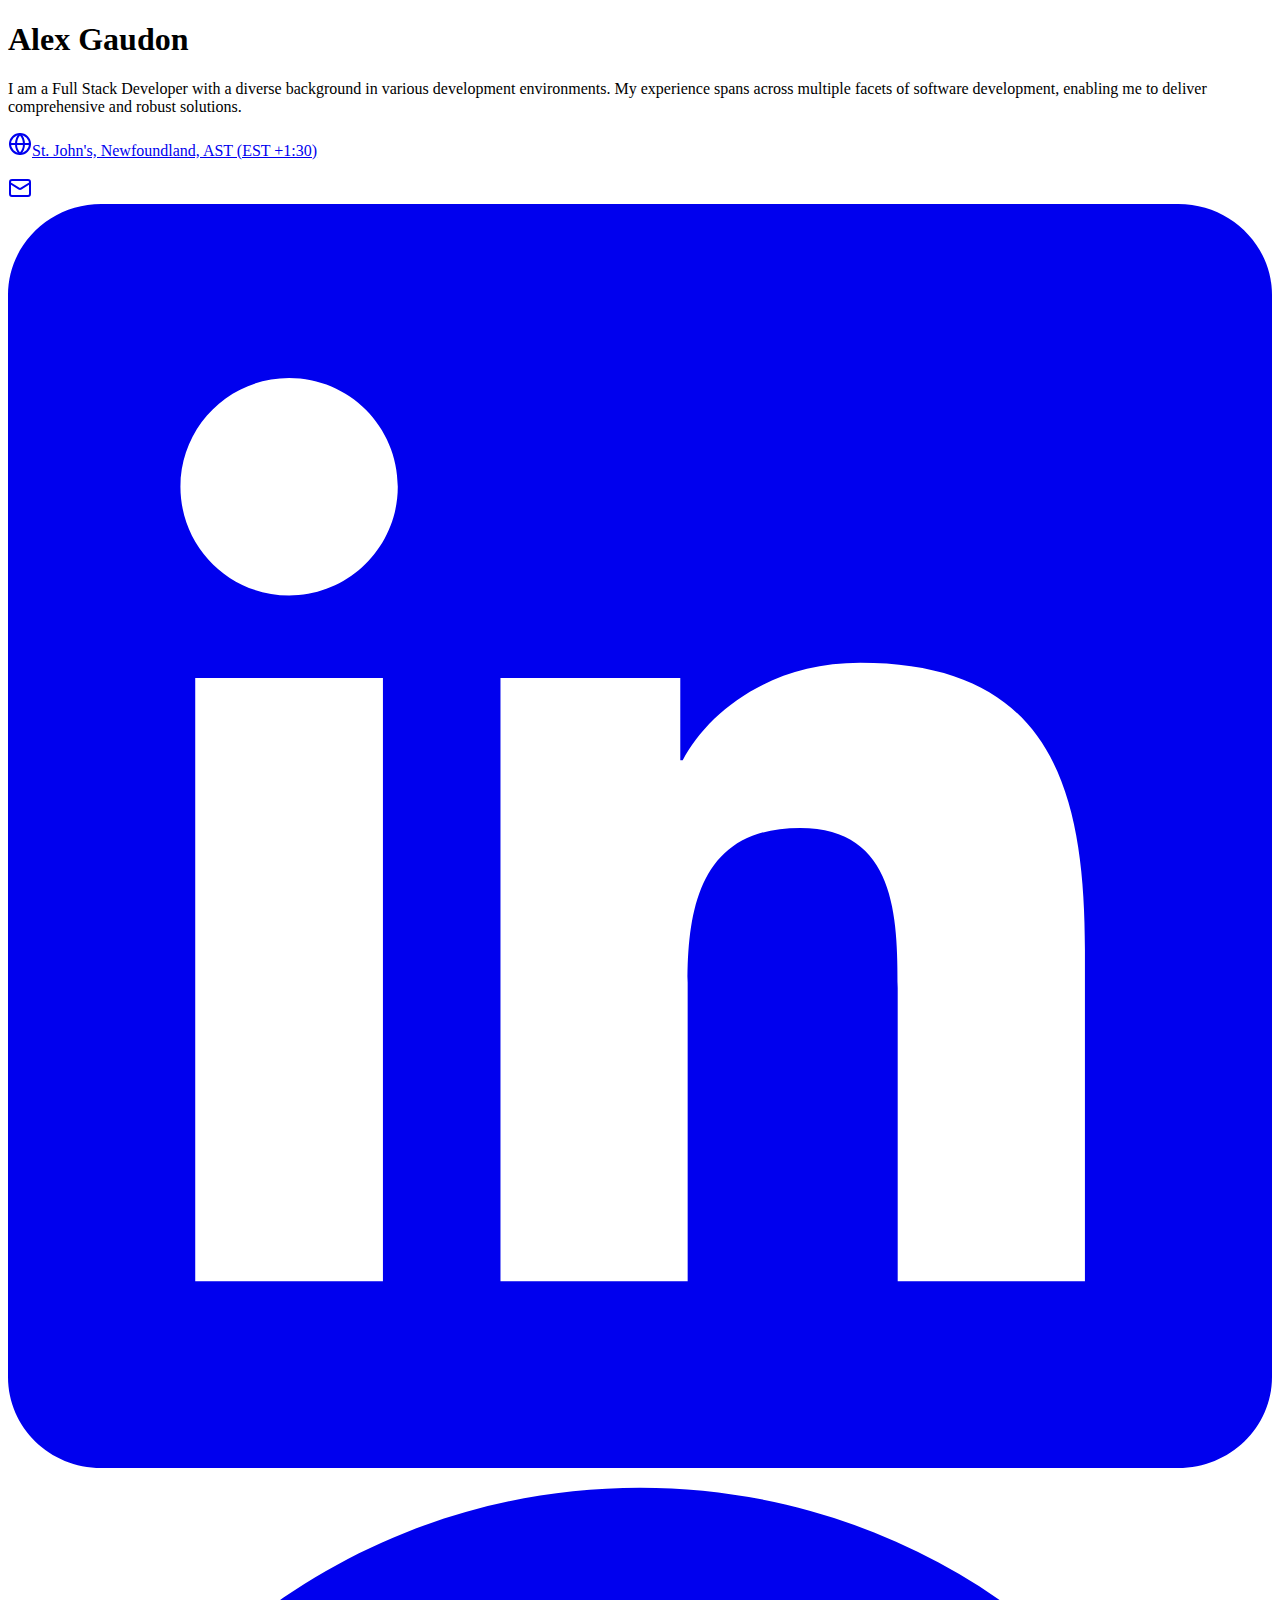
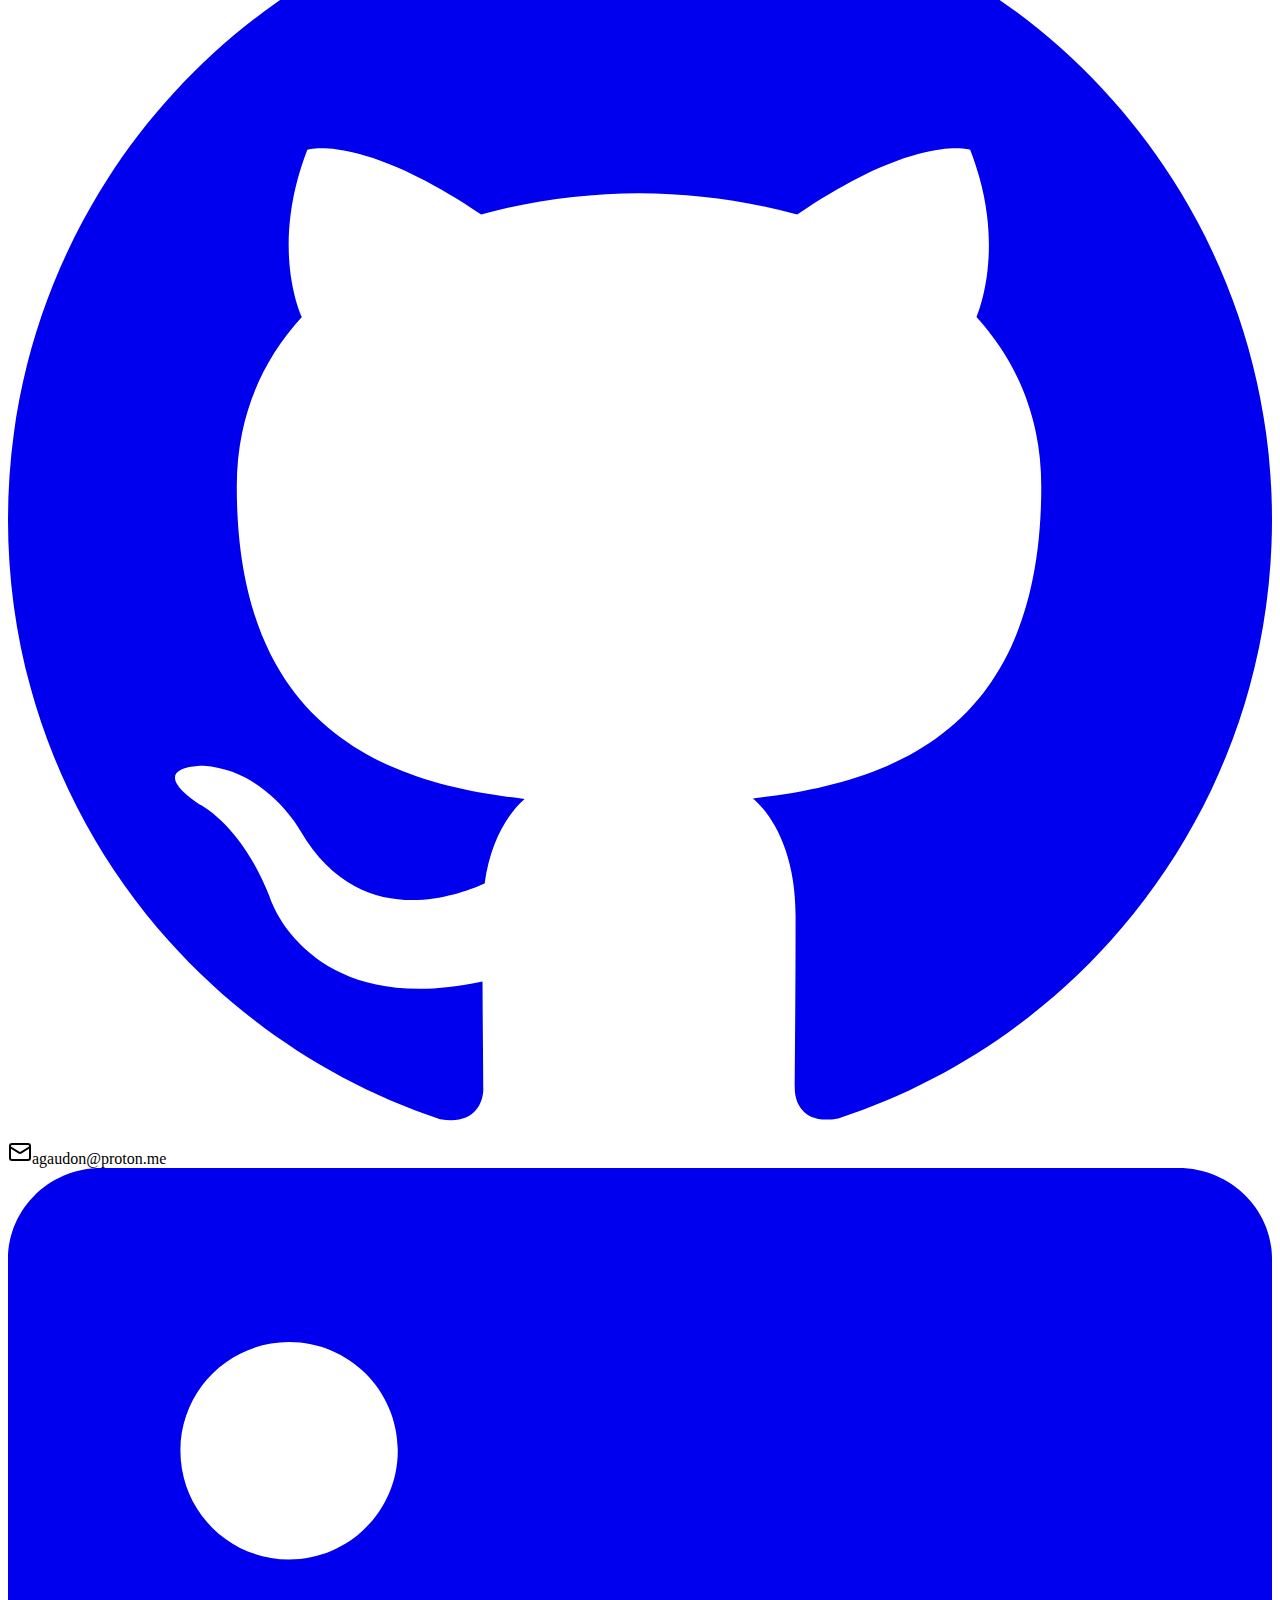
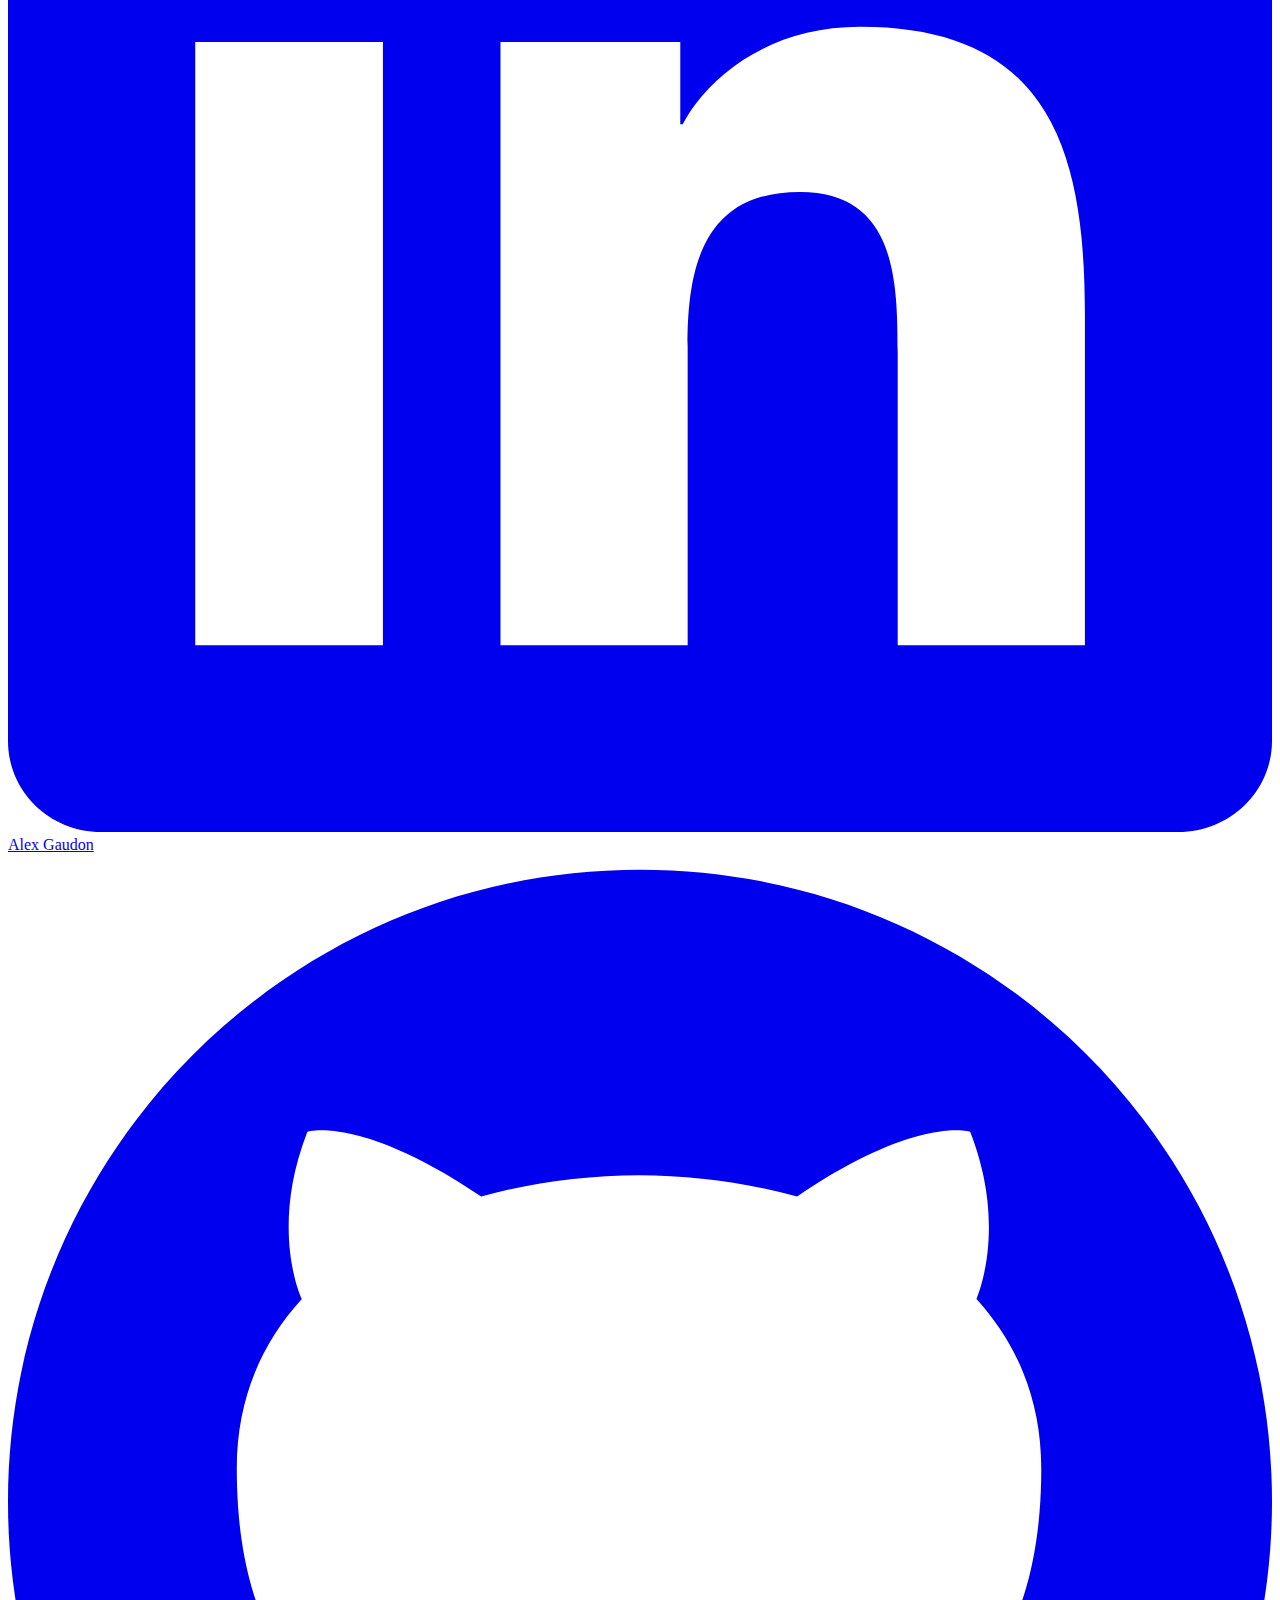
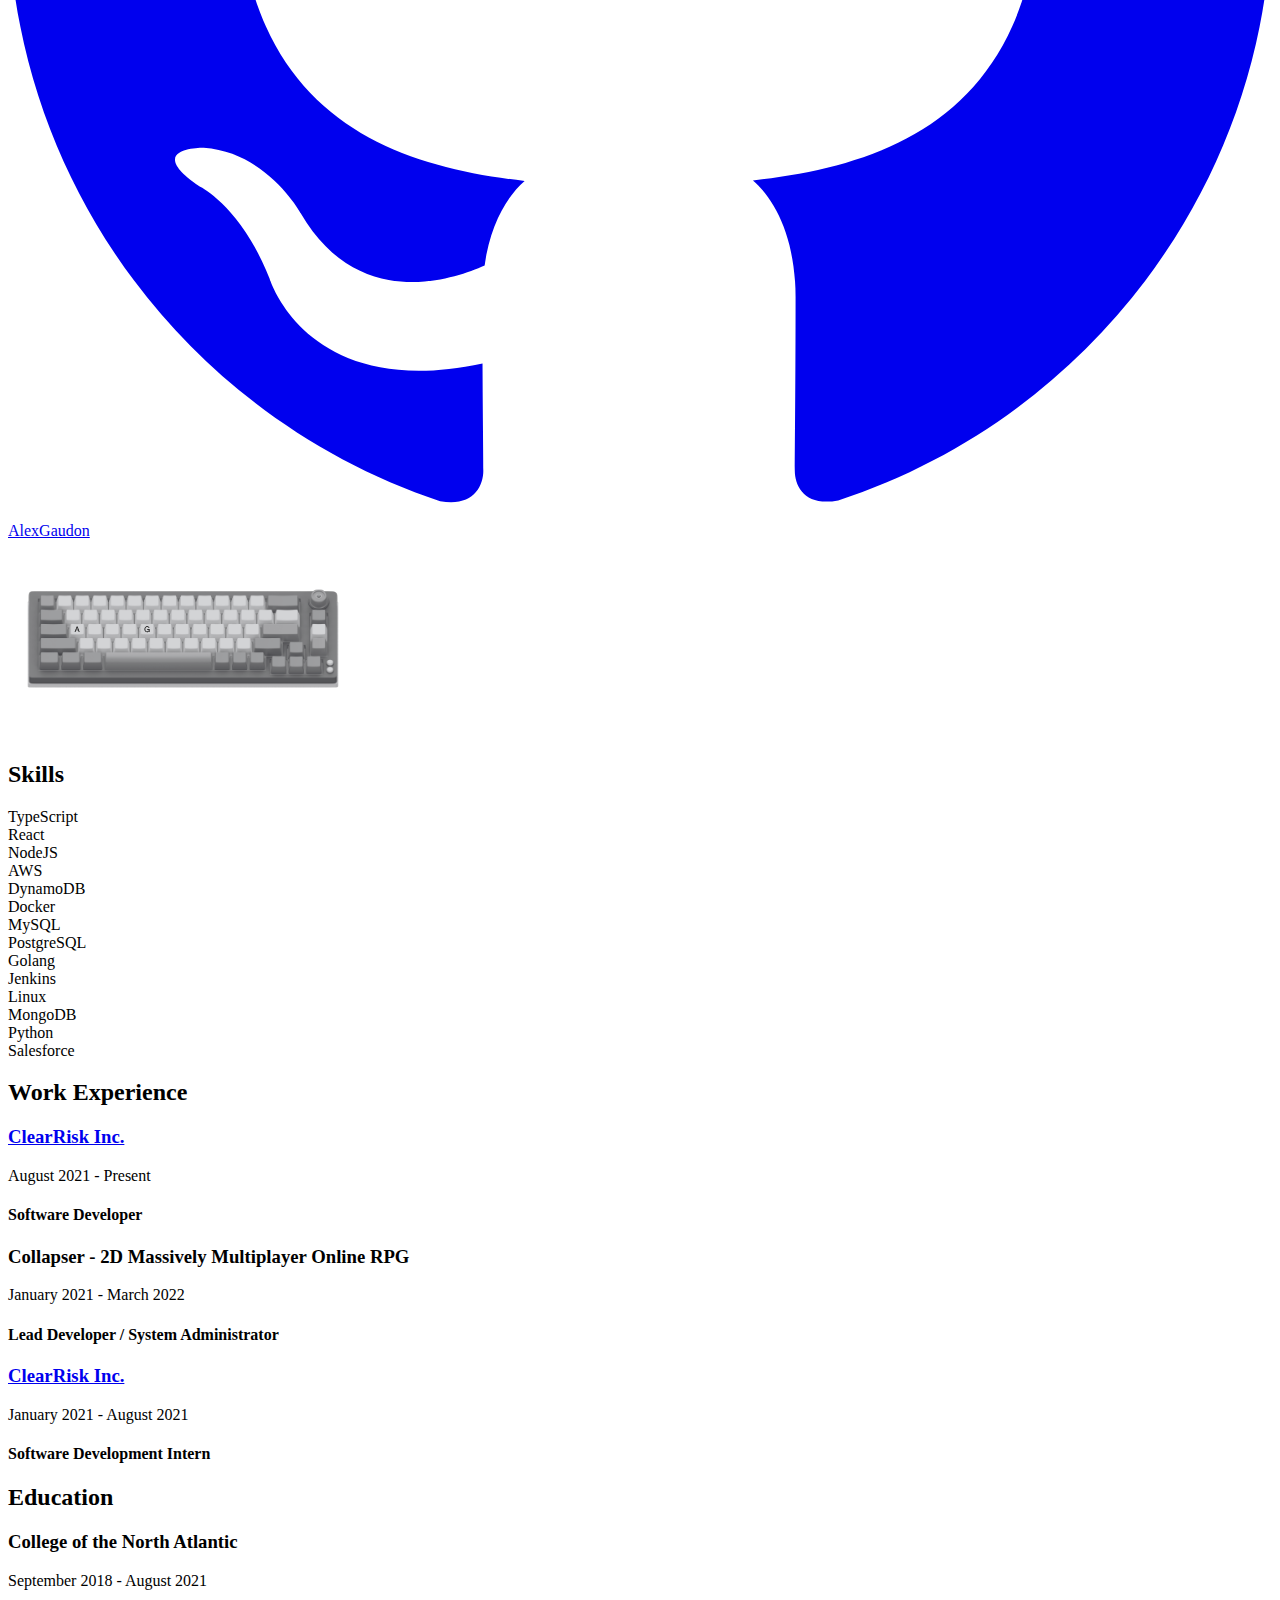
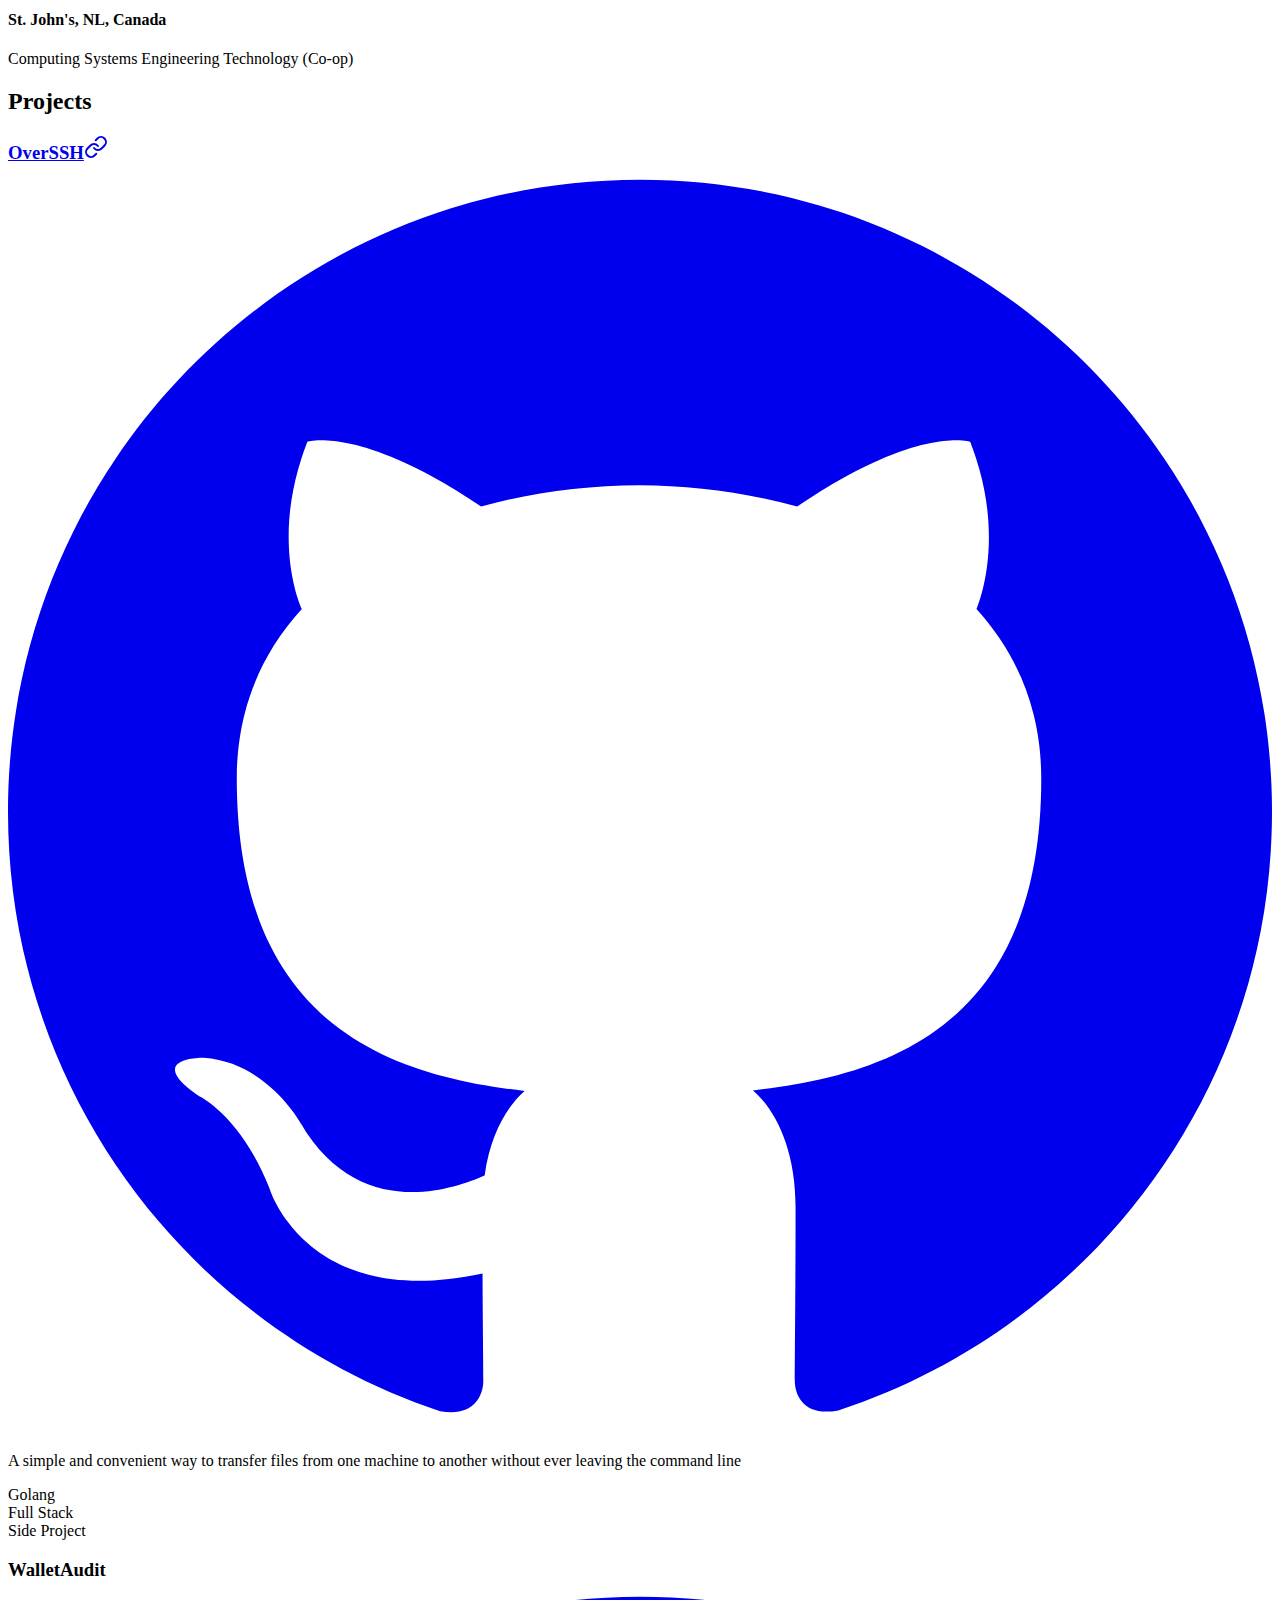
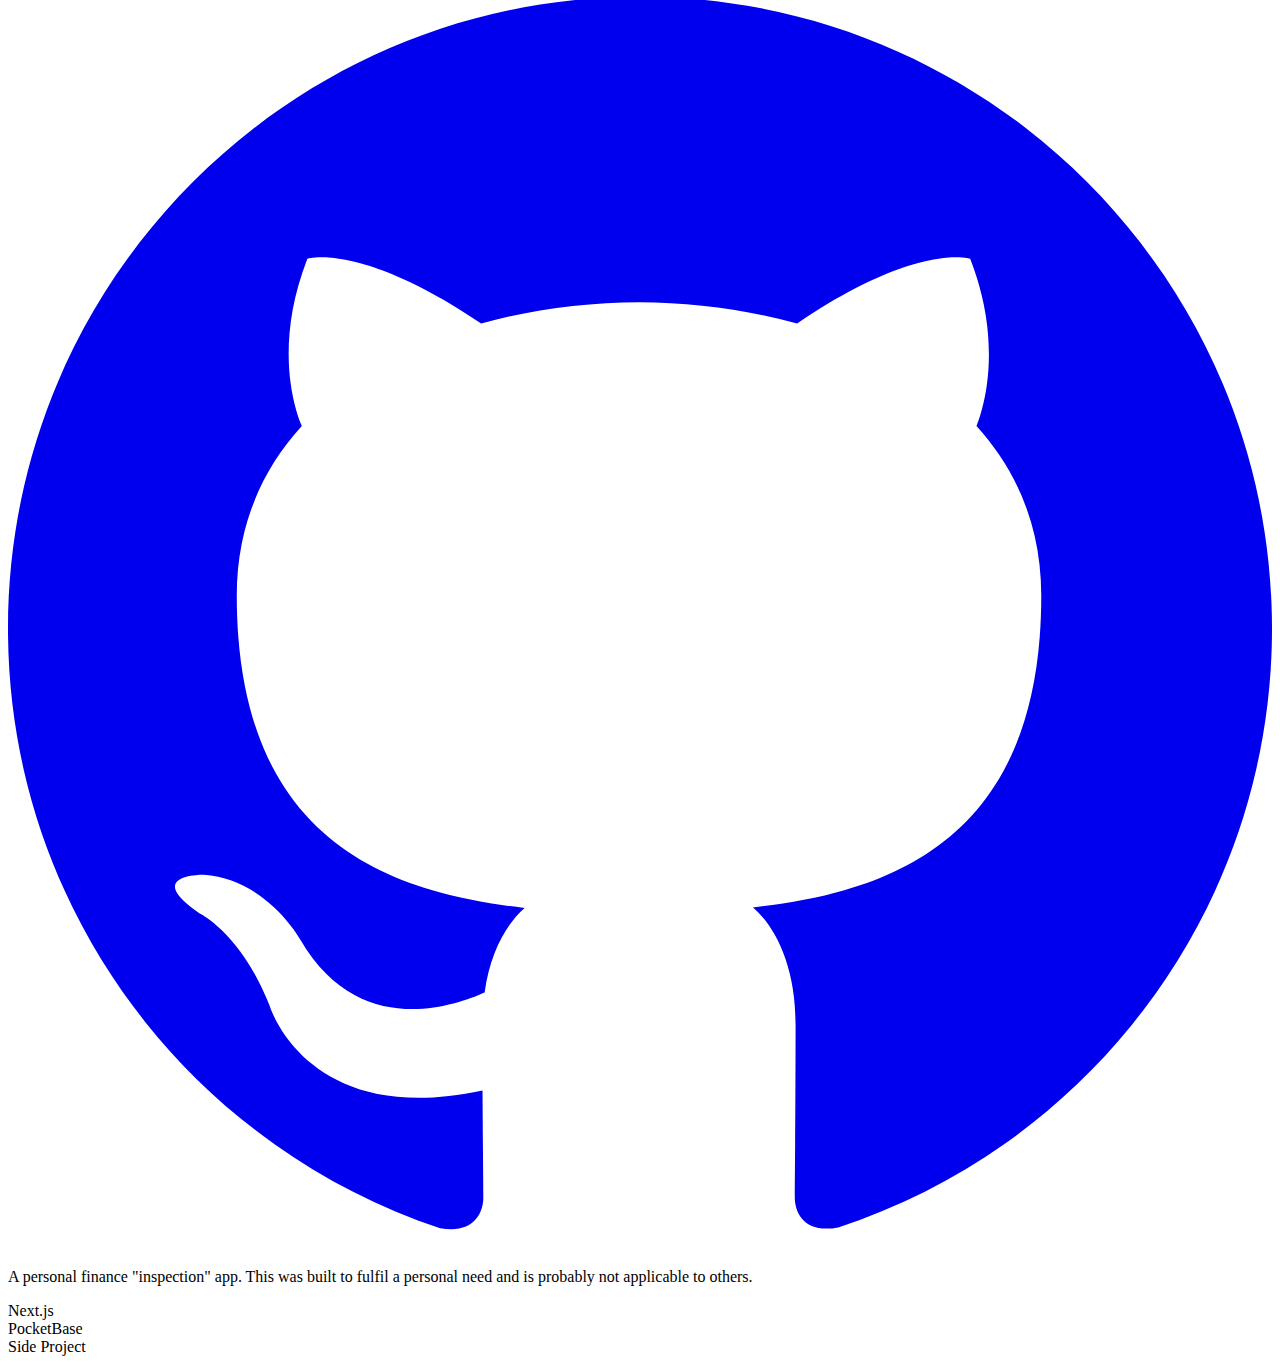
==== commit 21896ec9: "build" ====
--- a/index.html
+++ b/index.html
@@ -1 +1 @@
-<!DOCTYPE html><html lang="en"><head><meta charSet="utf-8"/><meta name="viewport" content="width=device-width, initial-scale=1"/><link rel="preload" href="https://alexgaudon.dev/_next/static/media/c9a5bc6a7c948fb0-s.p.woff2" as="font" crossorigin="" type="font/woff2"/><link rel="preload" as="image" href="/keyboard.svg"/><link rel="stylesheet" href="https://alexgaudon.dev/_next/static/css/19fb71660ce40d19.css" crossorigin="" data-precedence="next"/><link rel="preload" as="script" fetchPriority="low" href="https://alexgaudon.dev/_next/static/chunks/webpack-769d9cf335e54250.js" crossorigin=""/><script src="https://alexgaudon.dev/_next/static/chunks/d16e89e2-b83affdc606a9d18.js" async="" crossorigin=""></script><script src="https://alexgaudon.dev/_next/static/chunks/543-1dce904b018b8ad5.js" async="" crossorigin=""></script><script src="https://alexgaudon.dev/_next/static/chunks/main-app-5db11fd636e96091.js" async="" crossorigin=""></script><link rel="icon" href="/favicon.png" sizes="any"/><title>Alex Gaudon | Software Developer</title><meta name="description" content="I am a Full Stack Developer with a diverse background in various development environments. My experience spans across multiple facets of software development, enabling me to deliver comprehensive and robust solutions."/><meta name="next-size-adjust"/><script defer="" data-domain="alexgaudon.dev" src="https://pl.amgau.com/js/script.js"></script><script src="https://alexgaudon.dev/_next/static/chunks/polyfills-c67a75d1b6f99dc8.js" crossorigin="" noModule=""></script></head><body class="__className_946283"><div class="print:size-auto print:m-0"><div class="relative mx-auto scroll-my-12 p-4 md:p-16 print:p-12 overflow-auto container"><section class="space-y-8 print:space-y-6 bg-white mx-auto w-full max-w-5xl"><div class="flex justify-between items-center"><div class="flex-1 space-y-1 5"><h1 class="font-bold text-2xl">Alex Gaudon</h1><p class="max-w- font-medium text-muted-foreground text-pretty text-sm">I am a Full Stack Developer with a diverse background in various development environments. My experience spans across multiple facets of software development, enabling me to deliver comprehensive and robust solutions.</p><p class="items-center max-w-md font-bold font-medium text-muted-foreground text-pretty text-xs"><a class="inline-flex gap-x-1.5 hover:underline leading-none align-baseline" href="https://www.google.com/maps/place/St.+John&#x27;s,+NL/@47.4821589,-53.1592639,10z/data=!3m1!4b1!4m6!3m5!1s0x4b0ca38e6b0aa261:0x9e1fd4001f12261f!8m2!3d47.5556097!4d-52.7452511!16zL20vMGo4cDY?entry=ttu" target="_blank"><svg xmlns="http://www.w3.org/2000/svg" width="24" height="24" viewBox="0 0 24 24" fill="none" stroke="currentColor" stroke-width="2" stroke-linecap="round" stroke-linejoin="round" class="lucide lucide-globe size-3"><circle cx="12" cy="12" r="10"></circle><path d="M12 2a14.5 14.5 0 0 0 0 20 14.5 14.5 0 0 0 0-20"></path><path d="M2 12h20"></path></svg>St. John&#x27;s, Newfoundland, AST (EST +1:30)</a></p><div class="flex gap-x-1 print:hidden pt-1 font-medium text-muted-foreground text-sm"><a href="mailto:hello@alexgaudon.dev" class="inline-flex items-center justify-center whitespace-nowrap rounded-md text-sm font-medium transition-colors focus-visible:outline-none focus-visible:ring-1 focus-visible:ring-ring disabled:pointer-events-none disabled:opacity-50 border border-input bg-background shadow-sm hover:bg-accent hover:text-accent-foreground size-8"><svg xmlns="http://www.w3.org/2000/svg" width="24" height="24" viewBox="0 0 24 24" fill="none" stroke="currentColor" stroke-width="2" stroke-linecap="round" stroke-linejoin="round" class="lucide lucide-mail size-4"><rect width="20" height="16" x="2" y="4" rx="2"></rect><path d="m22 7-8.97 5.7a1.94 1.94 0 0 1-2.06 0L2 7"></path></svg></a><a href="https://www.linkedin.com/in/alexgaudon/" class="inline-flex items-center justify-center whitespace-nowrap rounded-md text-sm font-medium transition-colors focus-visible:outline-none focus-visible:ring-1 focus-visible:ring-ring disabled:pointer-events-none disabled:opacity-50 border border-input bg-background shadow-sm hover:bg-accent hover:text-accent-foreground size-8"><svg viewBox="0 0 24 24" xmlns="http://www.w3.org/2000/svg" class="size-4"><title>LinkedIn</title><path fill="currentColor" d="M20.447 20.452h-3.554v-5.569c0-1.328-.027-3.037-1.852-3.037-1.853 0-2.136 1.445-2.136 2.939v5.667H9.351V9h3.414v1.561h.046c.477-.9 1.637-1.85 3.37-1.85 3.601 0 4.267 2.37 4.267 5.455v6.286zM5.337 7.433c-1.144 0-2.063-.926-2.063-2.065 0-1.138.92-2.063 2.063-2.063 1.14 0 2.064.925 2.064 2.063 0 1.139-.925 2.065-2.064 2.065zm1.782 13.019H3.555V9h3.564v11.452zM22.225 0H1.771C.792 0 0 .774 0 1.729v20.542C0 23.227.792 24 1.771 24h20.451C23.2 24 24 23.227 24 22.271V1.729C24 .774 23.2 0 22.222 0h.003z"></path></svg></a><a href="https://github.com/AlexGaudon" class="inline-flex items-center justify-center whitespace-nowrap rounded-md text-sm font-medium transition-colors focus-visible:outline-none focus-visible:ring-1 focus-visible:ring-ring disabled:pointer-events-none disabled:opacity-50 border border-input bg-background shadow-sm hover:bg-accent hover:text-accent-foreground size-8"><svg viewBox="0 0 24 24" xmlns="http://www.w3.org/2000/svg" class="size-4"><path fill="currentColor" d="M12 .297c-6.63 0-12 5.373-12 12 0 5.303 3.438 9.8 8.205 11.385.6.113.82-.258.82-.577 0-.285-.01-1.04-.015-2.04-3.338.724-4.042-1.61-4.042-1.61C4.422 18.07 3.633 17.7 3.633 17.7c-1.087-.744.084-.729.084-.729 1.205.084 1.838 1.236 1.838 1.236 1.07 1.835 2.809 1.305 3.495.998.108-.776.417-1.305.76-1.605-2.665-.3-5.466-1.332-5.466-5.93 0-1.31.465-2.38 1.235-3.22-.135-.303-.54-1.523.105-3.176 0 0 1.005-.322 3.3 1.23.96-.267 1.98-.399 3-.405 1.02.006 2.04.138 3 .405 2.28-1.552 3.285-1.23 3.285-1.23.645 1.653.24 2.873.12 3.176.765.84 1.23 1.91 1.23 3.22 0 4.61-2.805 5.625-5.475 5.92.42.36.81 1.096.81 2.22 0 1.606-.015 2.896-.015 3.286 0 .315.21.69.825.57C20.565 22.092 24 17.592 24 12.297c0-6.627-5.373-12-12-12"></path></svg></a></div><div class="gap-x-2 hidden print:grid print:grid-cols-3 pt-1 font-medium text-muted-foreground text-sm"><div class="flex space-x-2"><svg xmlns="http://www.w3.org/2000/svg" width="24" height="24" viewBox="0 0 24 24" fill="none" stroke="currentColor" stroke-width="2" stroke-linecap="round" stroke-linejoin="round" class="lucide lucide-mail size-4"><rect width="20" height="16" x="2" y="4" rx="2"></rect><path d="m22 7-8.97 5.7a1.94 1.94 0 0 1-2.06 0L2 7"></path></svg><span class="ml-2">hello@alexgaudon.dev</span></div><div class="flex space-x-2"><a href="https://www.linkedin.com/in/alexgaudon/" class="flex"><svg viewBox="0 0 24 24" xmlns="http://www.w3.org/2000/svg" class="size-4"><title>LinkedIn</title><path fill="currentColor" d="M20.447 20.452h-3.554v-5.569c0-1.328-.027-3.037-1.852-3.037-1.853 0-2.136 1.445-2.136 2.939v5.667H9.351V9h3.414v1.561h.046c.477-.9 1.637-1.85 3.37-1.85 3.601 0 4.267 2.37 4.267 5.455v6.286zM5.337 7.433c-1.144 0-2.063-.926-2.063-2.065 0-1.138.92-2.063 2.063-2.063 1.14 0 2.064.925 2.064 2.063 0 1.139-.925 2.065-2.064 2.065zm1.782 13.019H3.555V9h3.564v11.452zM22.225 0H1.771C.792 0 0 .774 0 1.729v20.542C0 23.227.792 24 1.771 24h20.451C23.2 24 24 23.227 24 22.271V1.729C24 .774 23.2 0 22.222 0h.003z"></path></svg><span class="ml-2">Alex Gaudon</span></a></div><div class="flex space-x-2"><a href="https://www.github.com/alexgaudon/" class="flex"><svg viewBox="0 0 24 24" xmlns="http://www.w3.org/2000/svg" class="size-4"><path fill="currentColor" d="M12 .297c-6.63 0-12 5.373-12 12 0 5.303 3.438 9.8 8.205 11.385.6.113.82-.258.82-.577 0-.285-.01-1.04-.015-2.04-3.338.724-4.042-1.61-4.042-1.61C4.422 18.07 3.633 17.7 3.633 17.7c-1.087-.744.084-.729.084-.729 1.205.084 1.838 1.236 1.838 1.236 1.07 1.835 2.809 1.305 3.495.998.108-.776.417-1.305.76-1.605-2.665-.3-5.466-1.332-5.466-5.93 0-1.31.465-2.38 1.235-3.22-.135-.303-.54-1.523.105-3.176 0 0 1.005-.322 3.3 1.23.96-.267 1.98-.399 3-.405 1.02.006 2.04.138 3 .405 2.28-1.552 3.285-1.23 3.285-1.23.645 1.653.24 2.873.12 3.176.765.84 1.23 1.91 1.23 3.22 0 4.61-2.805 5.625-5.475 5.92.42.36.81 1.096.81 2.22 0 1.606-.015 2.896-.015 3.286 0 .315.21.69.825.57C20.565 22.092 24 17.592 24 12.297c0-6.627-5.373-12-12-12"></path></svg><span class="ml-2">AlexGaudon</span></a></div></div></div><img class="md:flex hidden print:hidden" src="/keyboard.svg" alt="keyboard for dramatic effect" width="350px"/></div><section class="flex flex-col gap-y-3 min-h-0"><h2 class="font-bold text-xl">Skills</h2><div class="flex flex-wrap gap-1"><div class="inline-flex items-center rounded-md border px-2.5 py-0.5 text-xs font-semibold transition-colors focus:outline-none focus:ring-2 focus:ring-ring focus:ring-offset-2 border-transparent bg-primary print:bg-secondary print:text-primary text-primary-foreground shadow print:shadow-none hover:bg-primary/80">TypeScript</div><div class="inline-flex items-center rounded-md border px-2.5 py-0.5 text-xs font-semibold transition-colors focus:outline-none focus:ring-2 focus:ring-ring focus:ring-offset-2 border-transparent bg-primary print:bg-secondary print:text-primary text-primary-foreground shadow print:shadow-none hover:bg-primary/80">React</div><div class="inline-flex items-center rounded-md border px-2.5 py-0.5 text-xs font-semibold transition-colors focus:outline-none focus:ring-2 focus:ring-ring focus:ring-offset-2 border-transparent bg-primary print:bg-secondary print:text-primary text-primary-foreground shadow print:shadow-none hover:bg-primary/80">NodeJS</div><div class="inline-flex items-center rounded-md border px-2.5 py-0.5 text-xs font-semibold transition-colors focus:outline-none focus:ring-2 focus:ring-ring focus:ring-offset-2 border-transparent bg-primary print:bg-secondary print:text-primary text-primary-foreground shadow print:shadow-none hover:bg-primary/80">AWS</div><div class="inline-flex items-center rounded-md border px-2.5 py-0.5 text-xs font-semibold transition-colors focus:outline-none focus:ring-2 focus:ring-ring focus:ring-offset-2 border-transparent bg-primary print:bg-secondary print:text-primary text-primary-foreground shadow print:shadow-none hover:bg-primary/80">DynamoDB</div><div class="inline-flex items-center rounded-md border px-2.5 py-0.5 text-xs font-semibold transition-colors focus:outline-none focus:ring-2 focus:ring-ring focus:ring-offset-2 border-transparent bg-primary print:bg-secondary print:text-primary text-primary-foreground shadow print:shadow-none hover:bg-primary/80">Docker</div><div class="inline-flex items-center rounded-md border px-2.5 py-0.5 text-xs font-semibold transition-colors focus:outline-none focus:ring-2 focus:ring-ring focus:ring-offset-2 border-transparent bg-primary print:bg-secondary print:text-primary text-primary-foreground shadow print:shadow-none hover:bg-primary/80">MySQL</div><div class="inline-flex items-center rounded-md border px-2.5 py-0.5 text-xs font-semibold transition-colors focus:outline-none focus:ring-2 focus:ring-ring focus:ring-offset-2 border-transparent bg-primary print:bg-secondary print:text-primary text-primary-foreground shadow print:shadow-none hover:bg-primary/80">PostgreSQL</div><div class="inline-flex items-center rounded-md border px-2.5 py-0.5 text-xs font-semibold transition-colors focus:outline-none focus:ring-2 focus:ring-ring focus:ring-offset-2 border-transparent bg-primary print:bg-secondary print:text-primary text-primary-foreground shadow print:shadow-none hover:bg-primary/80">Golang</div><div class="inline-flex items-center rounded-md border px-2.5 py-0.5 text-xs font-semibold transition-colors focus:outline-none focus:ring-2 focus:ring-ring focus:ring-offset-2 border-transparent bg-primary print:bg-secondary print:text-primary text-primary-foreground shadow print:shadow-none hover:bg-primary/80">Jenkins</div><div class="inline-flex items-center rounded-md border px-2.5 py-0.5 text-xs font-semibold transition-colors focus:outline-none focus:ring-2 focus:ring-ring focus:ring-offset-2 border-transparent bg-primary print:bg-secondary print:text-primary text-primary-foreground shadow print:shadow-none hover:bg-primary/80">Linux</div><div class="inline-flex items-center rounded-md border px-2.5 py-0.5 text-xs font-semibold transition-colors focus:outline-none focus:ring-2 focus:ring-ring focus:ring-offset-2 border-transparent bg-primary print:bg-secondary print:text-primary text-primary-foreground shadow print:shadow-none hover:bg-primary/80">MongoDB</div><div class="inline-flex items-center rounded-md border px-2.5 py-0.5 text-xs font-semibold transition-colors focus:outline-none focus:ring-2 focus:ring-ring focus:ring-offset-2 border-transparent bg-primary print:bg-secondary print:text-primary text-primary-foreground shadow print:shadow-none hover:bg-primary/80">Python</div><div class="inline-flex items-center rounded-md border px-2.5 py-0.5 text-xs font-semibold transition-colors focus:outline-none focus:ring-2 focus:ring-ring focus:ring-offset-2 border-transparent bg-primary print:bg-secondary print:text-primary text-primary-foreground shadow print:shadow-none hover:bg-primary/80">Salesforce</div></div></section><section class="flex flex-col gap-y-3 min-h-0"><h2 class="font-bold text-xl">Work Experience</h2><div class="rounded-xl bg-card text-card-foreground"><div class="flex flex-col"><div class="flex justify-between items-center gap-x-2 text-base"><h3 class="inline-flex justify-center items-center gap-x-1 font-semibold leading-none"><a class="hover:underline" href="https://www.clearrisk.com/about-clearrisk">ClearRisk Inc.</a><span class="inline-flex gap-x-1"></span></h3><div class="text-gray-500 text-s tabular-nums">August 2021<!-- --> - <!-- -->Present</div></div><h4 class="font-medium text-s leading-none">Software Developer</h4></div><div class="p-6 pt-0 mt-2 font-medium text-muted-foreground text-pretty text-sm"><p>• <!-- -->Developed a CI/CD pipeline that leveraged AWS resources to meet usage spikes.</p><p>• <!-- -->Collaborated with other developers to create a custom Salesforce file system, backed by AWS S3.</p><p>• <!-- -->Lead development of a tool to simplify the migration to the custom Salesforce file system using API Gateway, Lambda and SQS.</p><p>• <!-- -->Extracted and manipulated customer usage data to assist the Customer Success team monitor key data points for possible churn red flags.</p><p>• <!-- -->Lead creation and maintenance of a code review guideline document to promote consistency across code reviews.</p><p>• <!-- -->Lead reviewer on 57% of all code reviews completed in 2023.</p><p>• <!-- -->Created onboarding documentation for other developers.</p></div></div><div class="rounded-xl bg-card text-card-foreground"><div class="flex flex-col"><div class="flex justify-between items-center gap-x-2 text-base"><h3 class="inline-flex justify-center items-center gap-x-1 font-semibold leading-none">Collapser - 2D Massively Multiplayer Online RPG<span class="inline-flex gap-x-1"></span></h3><div class="text-gray-500 text-s tabular-nums">January 2021<!-- --> - <!-- -->March 2022</div></div><h4 class="font-medium text-s leading-none">Lead Developer / System Administrator</h4></div><div class="p-6 pt-0 mt-2 font-medium text-muted-foreground text-pretty text-sm"><p>• <!-- -->Sole system administrator responsible for maintaining services, handling 300 daily active users.</p><p>• <!-- -->Integrated a payment system using Stripe to handle 150-200 transactions monthly, processing ~$50,000 USD annually.</p><p>• <!-- -->Developed new functionality based on user stories created by the Content Creation team.</p></div></div><div class="rounded-xl bg-card text-card-foreground"><div class="flex flex-col"><div class="flex justify-between items-center gap-x-2 text-base"><h3 class="inline-flex justify-center items-center gap-x-1 font-semibold leading-none"><a class="hover:underline" href="https://www.clearrisk.com/about-clearrisk">ClearRisk Inc.</a><span class="inline-flex gap-x-1"></span></h3><div class="text-gray-500 text-s tabular-nums">January 2021<!-- --> - <!-- -->August 2021</div></div><h4 class="font-medium text-s leading-none">Software Development Intern</h4></div><div class="p-6 pt-0 mt-2 font-medium text-muted-foreground text-pretty text-sm"><p>• <!-- -->Rewrote the financial system inside the core product, simplifying user input from 12 fields down to three.</p><p>• <!-- -->Worked closely with the ClearRisk Product Management team, as well as customers, to understand client business needs and translate them into custom system functionalities.</p><p>• <!-- -->Ensured that core product architecture is scalable and reliable in alignment with company growth plans.</p><p>• <!-- -->Monitored industry news and platform newsletters in order to keep constantly apprised of new development and features in Salesforce in order to provide customers with the most up-to-date functionalities and support the betterment and evolution of the product.</p></div></div></section><section class="flex flex-col gap-y-3 min-h-0"><h2 class="font-bold text-xl">Education</h2><div class="rounded-xl bg-card text-card-foreground"><div class="flex flex-col"><div class="flex justify-between items-center gap-x-2 text-base"><h3 class="inline-flex justify-center items-center gap-x-1 font-semibold leading-none"><p>College of the North Atlantic</p></h3><div class="text-gray-500 text-s tabular-nums">September 2018<!-- --> - <!-- -->August 2021</div></div><h4 class="font-medium text-s leading-none">St. John&#x27;s, NL, Canada</h4></div><div class="p-6 pt-0 mt-2 text-sm">Computing Systems Engineering Technology (Co-op)</div></div></section><section class="flex flex-col gap-y-3 scroll-mb-16 print-force-new-page min-h-0"><h2 class="font-bold text-xl">Projects</h2><div class="gap-3 print:gap-2 grid grid-cols-1 md:grid-cols-2 lg:grid-cols-3 print:grid-cols-3 -mx-3"><div class="rounded-xl bg-card text-card-foreground flex flex-col border-muted p-3 border overflow-hidden"><div class="flex flex-col"><div class="space-y-1"><h3 class="font-semibold tracking-tight flex text-base"><div class="flex space-x-2"><a href="https://overs.sh">OverSSH</a><a href="https://overs.sh" class="my-auto"><svg xmlns="http://www.w3.org/2000/svg" width="24" height="24" viewBox="0 0 24 24" fill="none" stroke="currentColor" stroke-width="2" stroke-linecap="round" stroke-linejoin="round" class="lucide lucide-link w-4 h-4"><path d="M10 13a5 5 0 0 0 7.54.54l3-3a5 5 0 0 0-7.07-7.07l-1.72 1.71"></path><path d="M14 11a5 5 0 0 0-7.54-.54l-3 3a5 5 0 0 0 7.07 7.07l1.71-1.71"></path></svg></a><a href="https://github.com/AlexGaudon/overs.sh" class="flex justify-center items-center my-auto"><svg viewBox="0 0 24 24" xmlns="http://www.w3.org/2000/svg" class="size-4"><path fill="currentColor" d="M12 .297c-6.63 0-12 5.373-12 12 0 5.303 3.438 9.8 8.205 11.385.6.113.82-.258.82-.577 0-.285-.01-1.04-.015-2.04-3.338.724-4.042-1.61-4.042-1.61C4.422 18.07 3.633 17.7 3.633 17.7c-1.087-.744.084-.729.084-.729 1.205.084 1.838 1.236 1.838 1.236 1.07 1.835 2.809 1.305 3.495.998.108-.776.417-1.305.76-1.605-2.665-.3-5.466-1.332-5.466-5.93 0-1.31.465-2.38 1.235-3.22-.135-.303-.54-1.523.105-3.176 0 0 1.005-.322 3.3 1.23.96-.267 1.98-.399 3-.405 1.02.006 2.04.138 3 .405 2.28-1.552 3.285-1.23 3.285-1.23.645 1.653.24 2.873.12 3.176.765.84 1.23 1.91 1.23 3.22 0 4.61-2.805 5.625-5.475 5.92.42.36.81 1.096.81 2.22 0 1.606-.015 2.896-.015 3.286 0 .315.21.69.825.57C20.565 22.092 24 17.592 24 12.297c0-6.627-5.373-12-12-12"></path></svg></a></div></h3><p class="text-sm text-muted-foreground">A simple and convenient way to transfer files from one machine to another without ever leaving the command line</p><div class="space-x-2"><div class="inline-flex items-center rounded-md border px-2.5 py-0.5 text-xs font-semibold transition-colors focus:outline-none focus:ring-2 focus:ring-ring focus:ring-offset-2 border-transparent bg-primary print:bg-secondary print:text-primary text-primary-foreground shadow print:shadow-none hover:bg-primary/80">Golang</div><div class="inline-flex items-center rounded-md border px-2.5 py-0.5 text-xs font-semibold transition-colors focus:outline-none focus:ring-2 focus:ring-ring focus:ring-offset-2 border-transparent bg-primary print:bg-secondary print:text-primary text-primary-foreground shadow print:shadow-none hover:bg-primary/80">Full Stack</div><div class="inline-flex items-center rounded-md border px-2.5 py-0.5 text-xs font-semibold transition-colors focus:outline-none focus:ring-2 focus:ring-ring focus:ring-offset-2 border-transparent bg-primary print:bg-secondary print:text-primary text-primary-foreground shadow print:shadow-none hover:bg-primary/80">Side Project</div></div></div></div></div><div class="rounded-xl bg-card text-card-foreground flex flex-col border-muted p-3 border overflow-hidden"><div class="flex flex-col"><div class="space-y-1"><h3 class="font-semibold tracking-tight flex text-base"><div class="flex space-x-2"><a>WalletAudit</a><a href="https://github.com/AlexGaudon/wallet-audit/" class="flex justify-center items-center my-auto"><svg viewBox="0 0 24 24" xmlns="http://www.w3.org/2000/svg" class="size-4"><path fill="currentColor" d="M12 .297c-6.63 0-12 5.373-12 12 0 5.303 3.438 9.8 8.205 11.385.6.113.82-.258.82-.577 0-.285-.01-1.04-.015-2.04-3.338.724-4.042-1.61-4.042-1.61C4.422 18.07 3.633 17.7 3.633 17.7c-1.087-.744.084-.729.084-.729 1.205.084 1.838 1.236 1.838 1.236 1.07 1.835 2.809 1.305 3.495.998.108-.776.417-1.305.76-1.605-2.665-.3-5.466-1.332-5.466-5.93 0-1.31.465-2.38 1.235-3.22-.135-.303-.54-1.523.105-3.176 0 0 1.005-.322 3.3 1.23.96-.267 1.98-.399 3-.405 1.02.006 2.04.138 3 .405 2.28-1.552 3.285-1.23 3.285-1.23.645 1.653.24 2.873.12 3.176.765.84 1.23 1.91 1.23 3.22 0 4.61-2.805 5.625-5.475 5.92.42.36.81 1.096.81 2.22 0 1.606-.015 2.896-.015 3.286 0 .315.21.69.825.57C20.565 22.092 24 17.592 24 12.297c0-6.627-5.373-12-12-12"></path></svg></a></div></h3><p class="text-sm text-muted-foreground">A personal finance &quot;inspection&quot; app. This was built to fulfil a personal need and is probably not applicable to others.</p><div class="space-x-2"><div class="inline-flex items-center rounded-md border px-2.5 py-0.5 text-xs font-semibold transition-colors focus:outline-none focus:ring-2 focus:ring-ring focus:ring-offset-2 border-transparent bg-primary print:bg-secondary print:text-primary text-primary-foreground shadow print:shadow-none hover:bg-primary/80">Next.js</div><div class="inline-flex items-center rounded-md border px-2.5 py-0.5 text-xs font-semibold transition-colors focus:outline-none focus:ring-2 focus:ring-ring focus:ring-offset-2 border-transparent bg-primary print:bg-secondary print:text-primary text-primary-foreground shadow print:shadow-none hover:bg-primary/80">PocketBase</div><div class="inline-flex items-center rounded-md border px-2.5 py-0.5 text-xs font-semibold transition-colors focus:outline-none focus:ring-2 focus:ring-ring focus:ring-offset-2 border-transparent bg-primary print:bg-secondary print:text-primary text-primary-foreground shadow print:shadow-none hover:bg-primary/80">Side Project</div></div></div></div></div></div></section></section></div></div><script src="https://alexgaudon.dev/_next/static/chunks/webpack-769d9cf335e54250.js" crossorigin="" async=""></script><script>(self.__next_f=self.__next_f||[]).push([0]);self.__next_f.push([2,null])</script><script>self.__next_f.push([1,"1:HL[\"https://alexgaudon.dev/_next/static/media/c9a5bc6a7c948fb0-s.p.woff2\",\"font\",{\"crossOrigin\":\"\",\"type\":\"font/woff2\"}]\n2:HL[\"https://alexgaudon.dev/_next/static/css/19fb71660ce40d19.css\",\"style\",{\"crossOrigin\":\"\"}]\n0:\"$L3\"\n"])</script><script>self.__next_f.push([1,"4:I[8546,[],\"\"]\n6:I[1949,[],\"\"]\n7:I[881,[],\"\"]\n9:I[3076,[],\"\"]\n"])</script><script>self.__next_f.push([1,"3:[[[\"$\",\"link\",\"0\",{\"rel\":\"stylesheet\",\"href\":\"https://alexgaudon.dev/_next/static/css/19fb71660ce40d19.css\",\"precedence\":\"next\",\"crossOrigin\":\"\"}]],[\"$\",\"$L4\",null,{\"buildId\":\"wN0j7cgvRbvi2L_TDwb63\",\"assetPrefix\":\"https://alexgaudon.dev\",\"initialCanonicalUrl\":\"/\",\"initialTree\":[\"\",{\"children\":[\"__PAGE__\",{}]},\"$undefined\",\"$undefined\",true],\"initialSeedData\":[\"\",{\"children\":[\"__PAGE__\",{},[\"$L5\",[\"$\",\"div\",null,{\"className\":\"relative mx-auto scroll-my-12 p-4 md:p-16 print:p-12 overflow-auto container\",\"children\":[\"$\",\"section\",null,{\"className\":\"space-y-8 print:space-y-6 bg-white mx-auto w-full max-w-5xl\",\"children\":[[\"$\",\"div\",null,{\"className\":\"flex justify-between items-center\",\"children\":[[\"$\",\"div\",null,{\"className\":\"flex-1 space-y-1 5\",\"children\":[[\"$\",\"h1\",null,{\"className\":\"font-bold text-2xl\",\"children\":\"Alex Gaudon\"}],[\"$\",\"p\",null,{\"className\":\"max-w- font-medium text-muted-foreground text-pretty text-sm\",\"children\":\"I am a Full Stack Developer with a diverse background in various development environments. My experience spans across multiple facets of software development, enabling me to deliver comprehensive and robust solutions.\"}],[\"$\",\"p\",null,{\"className\":\"items-center max-w-md font-bold font-medium text-muted-foreground text-pretty text-xs\",\"children\":[\"$\",\"a\",null,{\"className\":\"inline-flex gap-x-1.5 hover:underline leading-none align-baseline\",\"href\":\"https://www.google.com/maps/place/St.+John's,+NL/@47.4821589,-53.1592639,10z/data=!3m1!4b1!4m6!3m5!1s0x4b0ca38e6b0aa261:0x9e1fd4001f12261f!8m2!3d47.5556097!4d-52.7452511!16zL20vMGo4cDY?entry=ttu\",\"target\":\"_blank\",\"children\":[[\"$\",\"svg\",null,{\"xmlns\":\"http://www.w3.org/2000/svg\",\"width\":24,\"height\":24,\"viewBox\":\"0 0 24 24\",\"fill\":\"none\",\"stroke\":\"currentColor\",\"strokeWidth\":2,\"strokeLinecap\":\"round\",\"strokeLinejoin\":\"round\",\"className\":\"lucide lucide-globe size-3\",\"children\":[[\"$\",\"circle\",\"1mglay\",{\"cx\":\"12\",\"cy\":\"12\",\"r\":\"10\"}],[\"$\",\"path\",\"13o1zl\",{\"d\":\"M12 2a14.5 14.5 0 0 0 0 20 14.5 14.5 0 0 0 0-20\"}],[\"$\",\"path\",\"9i4pu4\",{\"d\":\"M2 12h20\"}],\"$undefined\"]}],\"St. John's, Newfoundland, AST (EST +1:30)\"]}]}],[\"$\",\"div\",null,{\"className\":\"flex gap-x-1 print:hidden pt-1 font-medium text-muted-foreground text-sm\",\"children\":[[\"$\",\"a\",null,{\"href\":\"mailto:hello@alexgaudon.dev\",\"children\":[\"$\",\"svg\",null,{\"xmlns\":\"http://www.w3.org/2000/svg\",\"width\":24,\"height\":24,\"viewBox\":\"0 0 24 24\",\"fill\":\"none\",\"stroke\":\"currentColor\",\"strokeWidth\":2,\"strokeLinecap\":\"round\",\"strokeLinejoin\":\"round\",\"className\":\"lucide lucide-mail size-4\",\"children\":[[\"$\",\"rect\",\"18n3k1\",{\"width\":\"20\",\"height\":\"16\",\"x\":\"2\",\"y\":\"4\",\"rx\":\"2\"}],[\"$\",\"path\",\"1ocrg3\",{\"d\":\"m22 7-8.97 5.7a1.94 1.94 0 0 1-2.06 0L2 7\"}],\"$undefined\"]}],\"className\":\"inline-flex items-center justify-center whitespace-nowrap rounded-md text-sm font-medium transition-colors focus-visible:outline-none focus-visible:ring-1 focus-visible:ring-ring disabled:pointer-events-none disabled:opacity-50 border border-input bg-background shadow-sm hover:bg-accent hover:text-accent-foreground size-8\"}],[\"$\",\"a\",null,{\"href\":\"https://www.linkedin.com/in/alexgaudon/\",\"children\":[\"$\",\"svg\",null,{\"viewBox\":\"0 0 24 24\",\"xmlns\":\"http://www.w3.org/2000/svg\",\"className\":\"size-4\",\"children\":[[\"$\",\"title\",null,{\"children\":\"LinkedIn\"}],[\"$\",\"path\",null,{\"fill\":\"currentColor\",\"d\":\"M20.447 20.452h-3.554v-5.569c0-1.328-.027-3.037-1.852-3.037-1.853 0-2.136 1.445-2.136 2.939v5.667H9.351V9h3.414v1.561h.046c.477-.9 1.637-1.85 3.37-1.85 3.601 0 4.267 2.37 4.267 5.455v6.286zM5.337 7.433c-1.144 0-2.063-.926-2.063-2.065 0-1.138.92-2.063 2.063-2.063 1.14 0 2.064.925 2.064 2.063 0 1.139-.925 2.065-2.064 2.065zm1.782 13.019H3.555V9h3.564v11.452zM22.225 0H1.771C.792 0 0 .774 0 1.729v20.542C0 23.227.792 24 1.771 24h20.451C23.2 24 24 23.227 24 22.271V1.729C24 .774 23.2 0 22.222 0h.003z\"}]]}],\"className\":\"inline-flex items-center justify-center whitespace-nowrap rounded-md text-sm font-medium transition-colors focus-visible:outline-none focus-visible:ring-1 focus-visible:ring-ring disabled:pointer-events-none disabled:opacity-50 border border-input bg-background shadow-sm hover:bg-accent hover:text-accent-foreground size-8\"}],[\"$\",\"a\",null,{\"href\":\"https://github.com/AlexGaudon\",\"children\":[\"$\",\"svg\",null,{\"viewBox\":\"0 0 24 24\",\"xmlns\":\"http://www.w3.org/2000/svg\",\"className\":\"size-4\",\"children\":[\"$\",\"path\",null,{\"fill\":\"currentColor\",\"d\":\"M12 .297c-6.63 0-12 5.373-12 12 0 5.303 3.438 9.8 8.205 11.385.6.113.82-.258.82-.577 0-.285-.01-1.04-.015-2.04-3.338.724-4.042-1.61-4.042-1.61C4.422 18.07 3.633 17.7 3.633 17.7c-1.087-.744.084-.729.084-.729 1.205.084 1.838 1.236 1.838 1.236 1.07 1.835 2.809 1.305 3.495.998.108-.776.417-1.305.76-1.605-2.665-.3-5.466-1.332-5.466-5.93 0-1.31.465-2.38 1.235-3.22-.135-.303-.54-1.523.105-3.176 0 0 1.005-.322 3.3 1.23.96-.267 1.98-.399 3-.405 1.02.006 2.04.138 3 .405 2.28-1.552 3.285-1.23 3.285-1.23.645 1.653.24 2.873.12 3.176.765.84 1.23 1.91 1.23 3.22 0 4.61-2.805 5.625-5.475 5.92.42.36.81 1.096.81 2.22 0 1.606-.015 2.896-.015 3.286 0 .315.21.69.825.57C20.565 22.092 24 17.592 24 12.297c0-6.627-5.373-12-12-12\"}]}],\"className\":\"inline-flex items-center justify-center whitespace-nowrap rounded-md text-sm font-medium transition-colors focus-visible:outline-none focus-visible:ring-1 focus-visible:ring-ring disabled:pointer-events-none disabled:opacity-50 border border-input bg-background shadow-sm hover:bg-accent hover:text-accent-foreground size-8\"}]]}],[\"$\",\"div\",null,{\"className\":\"gap-x-2 hidden print:grid print:grid-cols-3 pt-1 font-medium text-muted-foreground text-sm\",\"children\":[[\"$\",\"div\",null,{\"className\":\"flex space-x-2\",\"children\":[[\"$\",\"svg\",null,{\"xmlns\":\"http://www.w3.org/2000/svg\",\"width\":24,\"height\":24,\"viewBox\":\"0 0 24 24\",\"fill\":\"none\",\"stroke\":\"currentColor\",\"strokeWidth\":2,\"strokeLinecap\":\"round\",\"strokeLinejoin\":\"round\",\"className\":\"lucide lucide-mail size-4\",\"children\":[[\"$\",\"rect\",\"18n3k1\",{\"width\":\"20\",\"height\":\"16\",\"x\":\"2\",\"y\":\"4\",\"rx\":\"2\"}],[\"$\",\"path\",\"1ocrg3\",{\"d\":\"m22 7-8.97 5.7a1.94 1.94 0 0 1-2.06 0L2 7\"}],\"$undefined\"]}],[\"$\",\"span\",null,{\"className\":\"ml-2\",\"children\":\"hello@alexgaudon.dev\"}]]}],[\"$\",\"div\",null,{\"className\":\"flex space-x-2\",\"children\":[\"$\",\"a\",null,{\"href\":\"https://www.linkedin.com/in/alexgaudon/\",\"className\":\"flex\",\"children\":[[\"$\",\"svg\",null,{\"viewBox\":\"0 0 24 24\",\"xmlns\":\"http://www.w3.org/2000/svg\",\"className\":\"size-4\",\"children\":[[\"$\",\"title\",null,{\"children\":\"LinkedIn\"}],[\"$\",\"path\",null,{\"fill\":\"currentColor\",\"d\":\"M20.447 20.452h-3.554v-5.569c0-1.328-.027-3.037-1.852-3.037-1.853 0-2.136 1.445-2.136 2.939v5.667H9.351V9h3.414v1.561h.046c.477-.9 1.637-1.85 3.37-1.85 3.601 0 4.267 2.37 4.267 5.455v6.286zM5.337 7.433c-1.144 0-2.063-.926-2.063-2.065 0-1.138.92-2.063 2.063-2.063 1.14 0 2.064.925 2.064 2.063 0 1.139-.925 2.065-2.064 2.065zm1.782 13.019H3.555V9h3.564v11.452zM22.225 0H1.771C.792 0 0 .774 0 1.729v20.542C0 23.227.792 24 1.771 24h20.451C23.2 24 24 23.227 24 22.271V1.729C24 .774 23.2 0 22.222 0h.003z\"}]]}],[\"$\",\"span\",null,{\"className\":\"ml-2\",\"children\":\"Alex Gaudon\"}]]}]}],[\"$\",\"div\",null,{\"className\":\"flex space-x-2\",\"children\":[\"$\",\"a\",null,{\"href\":\"https://www.github.com/alexgaudon/\",\"className\":\"flex\",\"children\":[[\"$\",\"svg\",null,{\"viewBox\":\"0 0 24 24\",\"xmlns\":\"http://www.w3.org/2000/svg\",\"className\":\"size-4\",\"children\":[\"$\",\"path\",null,{\"fill\":\"currentColor\",\"d\":\"M12 .297c-6.63 0-12 5.373-12 12 0 5.303 3.438 9.8 8.205 11.385.6.113.82-.258.82-.577 0-.285-.01-1.04-.015-2.04-3.338.724-4.042-1.61-4.042-1.61C4.422 18.07 3.633 17.7 3.633 17.7c-1.087-.744.084-.729.084-.729 1.205.084 1.838 1.236 1.838 1.236 1.07 1.835 2.809 1.305 3.495.998.108-.776.417-1.305.76-1.605-2.665-.3-5.466-1.332-5.466-5.93 0-1.31.465-2.38 1.235-3.22-.135-.303-.54-1.523.105-3.176 0 0 1.005-.322 3.3 1.23.96-.267 1.98-.399 3-.405 1.02.006 2.04.138 3 .405 2.28-1.552 3.285-1.23 3.285-1.23.645 1.653.24 2.873.12 3.176.765.84 1.23 1.91 1.23 3.22 0 4.61-2.805 5.625-5.475 5.92.42.36.81 1.096.81 2.22 0 1.606-.015 2.896-.015 3.286 0 .315.21.69.825.57C20.565 22.092 24 17.592 24 12.297c0-6.627-5.373-12-12-12\"}]}],[\"$\",\"span\",null,{\"className\":\"ml-2\",\"children\":\"AlexGaudon\"}]]}]}]]}]]}],[\"$\",\"img\",null,{\"className\":\"md:flex hidden print:hidden\",\"src\":\"/keyboard.svg\",\"alt\":\"keyboard for dramatic effect\",\"width\":\"350px\"}]]}],[\"$\",\"section\",null,{\"className\":\"flex flex-col gap-y-3 min-h-0\",\"children\":[[\"$\",\"h2\",null,{\"className\":\"font-bold text-xl\",\"children\":\"Skills\"}],[\"$\",\"div\",null,{\"className\":\"flex flex-wrap gap-1\",\"children\":[[\"$\",\"div\",null,{\"className\":\"inline-flex items-center rounded-md border px-2.5 py-0.5 text-xs font-semibold transition-colors focus:outline-none focus:ring-2 focus:ring-ring focus:ring-offset-2 border-transparent bg-primary print:bg-secondary print:text-primary text-primary-foreground shadow print:shadow-none hover:bg-primary/80\",\"children\":\"TypeScript\"}],[\"$\",\"div\",null,{\"className\":\"inline-flex items-center rounded-md border px-2.5 py-0.5 text-xs font-semibold transition-colors focus:outline-none focus:ring-2 focus:ring-ring focus:ring-offset-2 border-transparent bg-primary print:bg-secondary print:text-primary text-primary-foreground shadow print:shadow-none hover:bg-primary/80\",\"children\":\"React\"}],[\"$\",\"div\",null,{\"className\":\"inline-flex items-center rounded-md border px-2.5 py-0.5 text-xs font-semibold transition-colors focus:outline-none focus:ring-2 focus:ring-ring focus:ring-offset-2 border-transparent bg-primary print:bg-secondary print:text-primary text-primary-foreground shadow print:shadow-none hover:bg-primary/80\",\"children\":\"NodeJS\"}],[\"$\",\"div\",null,{\"className\":\"inline-flex items-center rounded-md border px-2.5 py-0.5 text-xs font-semibold transition-colors focus:outline-none focus:ring-2 focus:ring-ring focus:ring-offset-2 border-transparent bg-primary print:bg-secondary print:text-primary text-primary-foreground shadow print:shadow-none hover:bg-primary/80\",\"children\":\"AWS\"}],[\"$\",\"div\",null,{\"className\":\"inline-flex items-center rounded-md border px-2.5 py-0.5 text-xs font-semibold transition-colors focus:outline-none focus:ring-2 focus:ring-ring focus:ring-offset-2 border-transparent bg-primary print:bg-secondary print:text-primary text-primary-foreground shadow print:shadow-none hover:bg-primary/80\",\"children\":\"DynamoDB\"}],[\"$\",\"div\",null,{\"className\":\"inline-flex items-center rounded-md border px-2.5 py-0.5 text-xs font-semibold transition-colors focus:outline-none focus:ring-2 focus:ring-ring focus:ring-offset-2 border-transparent bg-primary print:bg-secondary print:text-primary text-primary-foreground shadow print:shadow-none hover:bg-primary/80\",\"children\":\"Docker\"}],[\"$\",\"div\",null,{\"className\":\"inline-flex items-center rounded-md border px-2.5 py-0.5 text-xs font-semibold transition-colors focus:outline-none focus:ring-2 focus:ring-ring focus:ring-offset-2 border-transparent bg-primary print:bg-secondary print:text-primary text-primary-foreground shadow print:shadow-none hover:bg-primary/80\",\"children\":\"MySQL\"}],[\"$\",\"div\",null,{\"className\":\"inline-flex items-center rounded-md border px-2.5 py-0.5 text-xs font-semibold transition-colors focus:outline-none focus:ring-2 focus:ring-ring focus:ring-offset-2 border-transparent bg-primary print:bg-secondary print:text-primary text-primary-foreground shadow print:shadow-none hover:bg-primary/80\",\"children\":\"PostgreSQL\"}],[\"$\",\"div\",null,{\"className\":\"inline-flex items-center rounded-md border px-2.5 py-0.5 text-xs font-semibold transition-colors focus:outline-none focus:ring-2 focus:ring-ring focus:ring-offset-2 border-transparent bg-primary print:bg-secondary print:text-primary text-primary-foreground shadow print:shadow-none hover:bg-primary/80\",\"children\":\"Golang\"}],[\"$\",\"div\",null,{\"className\":\"inline-flex items-center rounded-md border px-2.5 py-0.5 text-xs font-semibold transition-colors focus:outline-none focus:ring-2 focus:ring-ring focus:ring-offset-2 border-transparent bg-primary print:bg-secondary print:text-primary text-primary-foreground shadow print:shadow-none hover:bg-primary/80\",\"children\":\"Jenkins\"}],[\"$\",\"div\",null,{\"className\":\"inline-flex items-center rounded-md border px-2.5 py-0.5 text-xs font-semibold transition-colors focus:outline-none focus:ring-2 focus:ring-ring focus:ring-offset-2 border-transparent bg-primary print:bg-secondary print:text-primary text-primary-foreground shadow print:shadow-none hover:bg-primary/80\",\"children\":\"Linux\"}],[\"$\",\"div\",null,{\"className\":\"inline-flex items-center rounded-md border px-2.5 py-0.5 text-xs font-semibold transition-colors focus:outline-none focus:ring-2 focus:ring-ring focus:ring-offset-2 border-transparent bg-primary print:bg-secondary print:text-primary text-primary-foreground shadow print:shadow-none hover:bg-primary/80\",\"children\":\"MongoDB\"}],[\"$\",\"div\",null,{\"className\":\"inline-flex items-center rounded-md border px-2.5 py-0.5 text-xs font-semibold transition-colors focus:outline-none focus:ring-2 focus:ring-ring focus:ring-offset-2 border-transparent bg-primary print:bg-secondary print:text-primary text-primary-foreground shadow print:shadow-none hover:bg-primary/80\",\"children\":\"Python\"}],[\"$\",\"div\",null,{\"className\":\"inline-flex items-center rounded-md border px-2.5 py-0.5 text-xs font-semibold transition-colors focus:outline-none focus:ring-2 focus:ring-ring focus:ring-offset-2 border-transparent bg-primary print:bg-secondary print:text-primary text-primary-foreground shadow print:shadow-none hover:bg-primary/80\",\"children\":\"Salesforce\"}]]}]]}],[\"$\",\"section\",null,{\"className\":\"flex flex-col gap-y-3 min-h-0\",\"children\":[[\"$\",\"h2\",null,{\"className\":\"font-bold text-xl\",\"children\":\"Work Experience\"}],[[\"$\",\"div\",null,{\"className\":\"rounded-xl bg-card text-card-foreground\",\"children\":[[\"$\",\"div\",null,{\"className\":\"flex flex-col\",\"children\":[[\"$\",\"div\",null,{\"className\":\"flex justify-between items-center gap-x-2 text-base\",\"children\":[[\"$\",\"h3\",null,{\"className\":\"inline-flex justify-center items-center gap-x-1 font-semibold leading-none\",\"children\":[[\"$\",\"a\",null,{\"className\":\"hover:underline\",\"href\":\"https://www.clearrisk.com/about-clearrisk\",\"children\":\"ClearRisk Inc.\"}],false,[\"$\",\"span\",null,{\"className\":\"inline-flex gap-x-1\"}]]}],[\"$\",\"div\",null,{\"className\":\"text-gray-500 text-s tabular-nums\",\"children\":[\"August 2021\",\" - \",\"Present\"]}]]}],[\"$\",\"h4\",null,{\"className\":\"font-medium text-s leading-none\",\"children\":\"Software Developer\"}]]}],[\"$\",\"div\",null,{\"className\":\"p-6 pt-0 mt-2 font-medium text-muted-foreground text-pretty text-sm\",\"children\":[[\"$\",\"p\",\"Developed a CI/CD pipeline that leveraged AWS resources to meet usage spikes.\",{\"children\":[\"• \",\"Developed a CI/CD pipeline that leveraged AWS resources to meet usage spikes.\"]}],[\"$\",\"p\",\"Collaborated with other developers to create a custom Salesforce file system, backed by AWS S3.\",{\"children\":[\"• \",\"Collaborated with other developers to create a custom Salesforce file system, backed by AWS S3.\"]}],[\"$\",\"p\",\"Lead development of a tool to simplify the migration to the custom Salesforce file system using API Gateway, Lambda and SQS.\",{\"children\":[\"• \",\"Lead development of a tool to simplify the migration to the custom Salesforce file system using API Gateway, Lambda and SQS.\"]}],[\"$\",\"p\",\"Extracted and manipulated customer usage data to assist the Customer Success team monitor key data points for possible churn red flags.\",{\"children\":[\"• \",\"Extracted and manipulated customer usage data to assist the Customer Success team monitor key data points for possible churn red flags.\"]}],[\"$\",\"p\",\"Lead creation and maintenance of a code review guideline document to promote consistency across code reviews.\",{\"children\":[\"• \",\"Lead creation and maintenance of a code review guideline document to promote consistency across code reviews.\"]}],[\"$\",\"p\",\"Lead reviewer on 57% of all code reviews completed in 2023.\",{\"children\":[\"• \",\"Lead reviewer on 57% of all code reviews completed in 2023.\"]}],[\"$\",\"p\",\"Created onboarding documentation for other developers.\",{\"children\":[\"• \",\"Created onboarding documentation for other developers.\"]}]]}]]}],[\"$\",\"div\",null,{\"className\":\"rounded-xl bg-card text-card-foreground\",\"children\":[[\"$\",\"div\",null,{\"className\":\"flex flex-col\",\"children\":[[\"$\",\"div\",null,{\"className\":\"flex justify-between items-center gap-x-2 text-base\",\"children\":[[\"$\",\"h3\",null,{\"className\":\"inline-flex justify-center items-center gap-x-1 font-semibold leading-none\",\"children\":[\"$undefined\",\"Collapser - 2D Massively Multiplayer Online RPG\",[\"$\",\"span\",null,{\"className\":\"inline-flex gap-x-1\"}]]}],[\"$\",\"div\",null,{\"className\":\"text-gray-500 text-s tabular-nums\",\"children\":[\"January 2021\",\" - \",\"March 2022\"]}]]}],[\"$\",\"h4\",null,{\"className\":\"font-medium text-s leading-none\",\"children\":\"Lead Developer / System Administrator\"}]]}],[\"$\",\"div\",null,{\"className\":\"p-6 pt-0 mt-2 font-medium text-muted-foreground text-pretty text-sm\",\"children\":[[\"$\",\"p\",\"Sole system administrator responsible for maintaining services, handling 300 daily active users.\",{\"children\":[\"• \",\"Sole system administrator responsible for maintaining services, handling 300 daily active users.\"]}],[\"$\",\"p\",\"Integrated a payment system using Stripe to handle 150-200 transactions monthly, processing ~$50,000 USD annually.\",{\"children\":[\"• \",\"Integrated a payment system using Stripe to handle 150-200 transactions monthly, processing ~$50,000 USD annually.\"]}],[\"$\",\"p\",\"Developed new functionality based on user stories created by the Content Creation team.\",{\"children\":[\"• \",\"Developed new functionality based on user stories created by the Content Creation team.\"]}]]}]]}],[\"$\",\"div\",null,{\"className\":\"rounded-xl bg-card text-card-foreground\",\"children\":[[\"$\",\"div\",null,{\"className\":\"flex flex-col\",\"children\":[[\"$\",\"div\",null,{\"className\":\"flex justify-between items-center gap-x-2 text-base\",\"children\":[[\"$\",\"h3\",null,{\"className\":\"inline-flex justify-center items-center gap-x-1 font-semibold leading-none\",\"children\":[[\"$\",\"a\",null,{\"className\":\"hover:underline\",\"href\":\"https://www.clearrisk.com/about-clearrisk\",\"children\":\"ClearRisk Inc.\"}],false,[\"$\",\"span\",null,{\"className\":\"inline-flex gap-x-1\"}]]}],[\"$\",\"div\",null,{\"className\":\"text-gray-500 text-s tabular-nums\",\"children\":[\"January 2021\",\" - \",\"August 2021\"]}]]}],[\"$\",\"h4\",null,{\"className\":\"font-medium text-s leading-none\",\"children\":\"Software Development Intern\"}]]}],[\"$\",\"div\",null,{\"className\":\"p-6 pt-0 mt-2 font-medium text-muted-foreground text-pretty text-sm\",\"children\":[[\"$\",\"p\",\"Rewrote the financial system inside the core product, simplifying user input from 12 fields down to three.\",{\"children\":[\"• \",\"Rewrote the financial system inside the core product, simplifying user input from 12 fields down to three.\"]}],[\"$\",\"p\",\"Worked closely with the ClearRisk Product Management team, as well as customers, to understand client business needs and translate them into custom system functionalities.\",{\"children\":[\"• \",\"Worked closely with the ClearRisk Product Management team, as well as customers, to understand client business needs and translate them into custom system functionalities.\"]}],[\"$\",\"p\",\"Ensured that core product architecture is scalable and reliable in alignment with company growth plans.\",{\"children\":[\"• \",\"Ensured that core product architecture is scalable and reliable in alignment with company growth plans.\"]}],[\"$\",\"p\",\"Monitored industry news and platform newsletters in order to keep constantly apprised of new development and features in Salesforce in order to provide customers with the most up-to-date functionalities and support the betterment and evolution of the product.\",{\"children\":[\"• \",\"Monitored industry news and platform newsletters in order to keep constantly apprised of new development and features in Salesforce in order to provide customers with the most up-to-date functionalities and support the betterment and evolution of the product.\"]}]]}]]}]]]}],[\"$\",\"section\",null,{\"className\":\"flex flex-col gap-y-3 min-h-0\",\"children\":[[\"$\",\"h2\",null,{\"className\":\"font-bold text-xl\",\"children\":\"Education\"}],[[\"$\",\"div\",null,{\"className\":\"rounded-xl bg-card text-card-foreground\",\"children\":[[\"$\",\"div\",null,{\"className\":\"flex flex-col\",\"children\":[[\"$\",\"div\",null,{\"className\":\"flex justify-between items-center gap-x-2 text-base\",\"children\":[[\"$\",\"h3\",null,{\"className\":\"inline-flex justify-center items-center gap-x-1 font-semibold leading-none\",\"children\":[\"$\",\"p\",null,{\"children\":\"College of the North Atlantic\"}]}],[\"$\",\"div\",null,{\"className\":\"text-gray-500 text-s tabular-nums\",\"children\":[\"September 2018\",\" - \",\"August 2021\"]}]]}],[\"$\",\"h4\",null,{\"className\":\"font-medium text-s leading-none\",\"children\":\"St. John's, NL, Canada\"}]]}],[\"$\",\"div\",null,{\"className\":\"p-6 pt-0 mt-2 text-sm\",\"children\":\"Computing Systems Engineering Technology (Co-op)\"}]]}]]]}],[\"$\",\"section\",null,{\"className\":\"flex flex-col gap-y-3 scroll-mb-16 print-force-new-page min-h-0\",\"children\":[[\"$\",\"h2\",null,{\"className\":\"font-bold text-xl\",\"children\":\"Projects\"}],[\"$\",\"div\",null,{\"className\":\"gap-3 print:gap-2 grid grid-cols-1 md:grid-cols-2 lg:grid-cols-3 print:grid-cols-3 -mx-3\",\"children\":[[\"$\",\"div\",null,{\"className\":\"rounded-xl bg-card text-card-foreground flex flex-col border-muted p-3 border overflow-hidden\",\"children\":[\"$\",\"div\",null,{\"className\":\"flex flex-col\",\"children\":[\"$\",\"div\",null,{\"className\":\"space-y-1\",\"children\":[[\"$\",\"h3\",null,{\"className\":\"font-semibold tracking-tight flex text-base\",\"children\":[\"$\",\"div\",null,{\"className\":\"flex space-x-2\",\"children\":[[\"$\",\"a\",null,{\"href\":\"https://overs.sh\",\"children\":\"OverSSH\"}],[\"$\",\"a\",null,{\"href\":\"https://overs.sh\",\"className\":\"my-auto\",\"children\":[\"$\",\"svg\",null,{\"xmlns\":\"http://www.w3.org/2000/svg\",\"width\":24,\"height\":24,\"viewBox\":\"0 0 24 24\",\"fill\":\"none\",\"stroke\":\"currentColor\",\"strokeWidth\":2,\"strokeLinecap\":\"round\",\"strokeLinejoin\":\"round\",\"className\":\"lucide lucide-link w-4 h-4\",\"children\":[[\"$\",\"path\",\"1cjeqo\",{\"d\":\"M10 13a5 5 0 0 0 7.54.54l3-3a5 5 0 0 0-7.07-7.07l-1.72 1.71\"}],[\"$\",\"path\",\"19qd67\",{\"d\":\"M14 11a5 5 0 0 0-7.54-.54l-3 3a5 5 0 0 0 7.07 7.07l1.71-1.71\"}],\"$undefined\"]}]}],[\"$\",\"a\",null,{\"href\":\"https://github.com/AlexGaudon/overs.sh\",\"className\":\"flex justify-center items-center my-auto\",\"children\":[\"$\",\"svg\",null,{\"viewBox\":\"0 0 24 24\",\"xmlns\":\"http://www.w3.org/2000/svg\",\"className\":\"size-4\",\"children\":[\"$\",\"path\",null,{\"fill\":\"currentColor\",\"d\":\"M12 .297c-6.63 0-12 5.373-12 12 0 5.303 3.438 9.8 8.205 11.385.6.113.82-.258.82-.577 0-.285-.01-1.04-.015-2.04-3.338.724-4.042-1.61-4.042-1.61C4.422 18.07 3.633 17.7 3.633 17.7c-1.087-.744.084-.729.084-.729 1.205.084 1.838 1.236 1.838 1.236 1.07 1.835 2.809 1.305 3.495.998.108-.776.417-1.305.76-1.605-2.665-.3-5.466-1.332-5.466-5.93 0-1.31.465-2.38 1.235-3.22-.135-.303-.54-1.523.105-3.176 0 0 1.005-.322 3.3 1.23.96-.267 1.98-.399 3-.405 1.02.006 2.04.138 3 .405 2.28-1.552 3.285-1.23 3.285-1.23.645 1.653.24 2.873.12 3.176.765.84 1.23 1.91 1.23 3.22 0 4.61-2.805 5.625-5.475 5.92.42.36.81 1.096.81 2.22 0 1.606-.015 2.896-.015 3.286 0 .315.21.69.825.57C20.565 22.092 24 17.592 24 12.297c0-6.627-5.373-12-12-12\"}]}]}]]}]}],[\"$\",\"p\",null,{\"className\":\"text-sm text-muted-foreground\",\"children\":\"A simple and convenient way to transfer files from one machine to another without ever leaving the command line\"}],[\"$\",\"div\",null,{\"className\":\"space-x-2\",\"children\":[[\"$\",\"div\",null,{\"className\":\"inline-flex items-center rounded-md border px-2.5 py-0.5 text-xs font-semibold transition-colors focus:outline-none focus:ring-2 focus:ring-ring focus:ring-offset-2 border-transparent bg-primary print:bg-secondary print:text-primary text-primary-foreground shadow print:shadow-none hover:bg-primary/80\",\"children\":\"Golang\"}],[\"$\",\"div\",null,{\"className\":\"inline-flex items-center rounded-md border px-2.5 py-0.5 text-xs font-semibold transition-colors focus:outline-none focus:ring-2 focus:ring-ring focus:ring-offset-2 border-transparent bg-primary print:bg-secondary print:text-primary text-primary-foreground shadow print:shadow-none hover:bg-primary/80\",\"children\":\"Full Stack\"}],[\"$\",\"div\",null,{\"className\":\"inline-flex items-center rounded-md border px-2.5 py-0.5 text-xs font-semibold transition-colors focus:outline-none focus:ring-2 focus:ring-ring focus:ring-offset-2 border-transparent bg-primary print:bg-secondary print:text-primary text-primary-foreground shadow print:shadow-none hover:bg-primary/80\",\"children\":\"Side Project\"}]]}]]}]}]}],[\"$\",\"div\",null,{\"className\":\"rounded-xl bg-card text-card-foreground flex flex-col border-muted p-3 border overflow-hidden\",\"children\":[\"$\",\"div\",null,{\"className\":\"flex flex-col\",\"children\":[\"$\",\"div\",null,{\"className\":\"space-y-1\",\"children\":[[\"$\",\"h3\",null,{\"className\":\"font-semibold tracking-tight flex text-base\",\"children\":[\"$\",\"div\",null,{\"className\":\"flex space-x-2\",\"children\":[[\"$\",\"a\",null,{\"href\":\"$undefined\",\"children\":\"WalletAudit\"}],\"$undefined\",[\"$\",\"a\",null,{\"href\":\"https://github.com/AlexGaudon/wallet-audit/\",\"className\":\"flex justify-center items-center my-auto\",\"children\":[\"$\",\"svg\",null,{\"viewBox\":\"0 0 24 24\",\"xmlns\":\"http://www.w3.org/2000/svg\",\"className\":\"size-4\",\"children\":[\"$\",\"path\",null,{\"fill\":\"currentColor\",\"d\":\"M12 .297c-6.63 0-12 5.373-12 12 0 5.303 3.438 9.8 8.205 11.385.6.113.82-.258.82-.577 0-.285-.01-1.04-.015-2.04-3.338.724-4.042-1.61-4.042-1.61C4.422 18.07 3.633 17.7 3.633 17.7c-1.087-.744.084-.729.084-.729 1.205.084 1.838 1.236 1.838 1.236 1.07 1.835 2.809 1.305 3.495.998.108-.776.417-1.305.76-1.605-2.665-.3-5.466-1.332-5.466-5.93 0-1.31.465-2.38 1.235-3.22-.135-.303-.54-1.523.105-3.176 0 0 1.005-.322 3.3 1.23.96-.267 1.98-.399 3-.405 1.02.006 2.04.138 3 .405 2.28-1.552 3.285-1.23 3.285-1.23.645 1.653.24 2.873.12 3.176.765.84 1.23 1.91 1.23 3.22 0 4.61-2.805 5.625-5.475 5.92.42.36.81 1.096.81 2.22 0 1.606-.015 2.896-.015 3.286 0 .315.21.69.825.57C20.565 22.092 24 17.592 24 12.297c0-6.627-5.373-12-12-12\"}]}]}]]}]}],[\"$\",\"p\",null,{\"className\":\"text-sm text-muted-foreground\",\"children\":\"A personal finance \\\"inspection\\\" app. This was built to fulfil a personal need and is probably not applicable to others.\"}],[\"$\",\"div\",null,{\"className\":\"space-x-2\",\"children\":[[\"$\",\"div\",null,{\"className\":\"inline-flex items-center rounded-md border px-2.5 py-0.5 text-xs font-semibold transition-colors focus:outline-none focus:ring-2 focus:ring-ring focus:ring-offset-2 border-transparent bg-primary print:bg-secondary print:text-primary text-primary-foreground shadow print:shadow-none hover:bg-primary/80\",\"children\":\"Next.js\"}],[\"$\",\"div\",null,{\"className\":\"inline-flex items-center rounded-md border px-2.5 py-0.5 text-xs font-semibold transition-colors focus:outline-none focus:ring-2 focus:ring-ring focus:ring-offset-2 border-transparent bg-primary print:bg-secondary print:text-primary text-primary-foreground shadow print:shadow-none hover:bg-primary/80\",\"children\":\"PocketBase\"}],[\"$\",\"div\",null,{\"className\":\"inline-flex items-center rounded-md border px-2.5 py-0.5 text-xs font-semibold transition-colors focus:outline-none focus:ring-2 focus:ring-ring focus:ring-offset-2 border-transparent bg-primary print:bg-secondary print:text-primary text-primary-foreground shadow print:shadow-none hover:bg-primary/80\",\"children\":\"Side Project\"}]]}]]}]}]}]]}]]}]]}]}],null]]},[null,[\"$\",\"html\",null,{\"lang\":\"en\",\"children\":[[\"$\",\"head\",null,{\"children\":[[\"$\",\"link\",null,{\"rel\":\"icon\",\"href\":\"/favicon.png\",\"sizes\":\"any\"}],[\"$\",\"script\",null,{\"defer\":true,\"data-domain\":\"alexgaudon.dev\",\"src\":\"https://pl.amgau.com/js/script.js\"}]]}],[\"$\",\"body\",null,{\"className\":\"__className_946283\",\"children\":[\"$\",\"div\",null,{\"className\":\"print:size-auto print:m-0\",\"children\":[\"$\",\"$L6\",null,{\"parallelRouterKey\":\"children\",\"segmentPath\":[\"children\"],\"loading\":\"$undefined\",\"loadingStyles\":\"$undefined\",\"loadingScripts\":\"$undefined\",\"hasLoading\":false,\"error\":\"$undefined\",\"errorStyles\":\"$undefined\",\"errorScripts\":\"$undefined\",\"template\":[\"$\",\"$L7\",null,{}],\"templateStyles\":\"$undefined\",\"templateScripts\":\"$undefined\",\"notFound\":[[\"$\",\"title\",null,{\"children\":\"404: This page could not be found.\"}],[\"$\",\"div\",null,{\"style\":{\"fontFamily\":\"system-ui,\\\"Segoe UI\\\",Roboto,Helvetica,Arial,sans-serif,\\\"Apple Color Emoji\\\",\\\"Segoe UI Emoji\\\"\",\"height\":\"100vh\",\"textAlign\":\"center\",\"display\":\"flex\",\"flexDirection\":\"column\",\"alignItems\":\"center\",\"justifyContent\":\"center\"},\"children\":[\"$\",\"div\",null,{\"children\":[[\"$\",\"style\",null,{\"dangerouslySetInnerHTML\":{\"__html\":\"body{color:#000;background:#fff;margin:0}.next-error-h1{border-right:1px solid rgba(0,0,0,.3)}@media (prefers-color-scheme:dark){body{color:#fff;background:#000}.next-error-h1{border-right:1px solid rgba(255,255,255,.3)}}\"}}],[\"$\",\"h1\",null,{\"className\":\"next-error-h1\",\"style\":{\"display\":\"inline-block\",\"margin\":\"0 20px 0 0\",\"padding\":\"0 23px 0 0\",\"fontSize\":24,\"fontWeight\":500,\"verticalAlign\":\"top\",\"lineHeight\":\"49px\"},\"children\":\"404\"}],[\"$\",\"div\",null,{\"style\":{\"display\":\"inline-block\"},\"children\":[\"$\",\"h2\",null,{\"style\":{\"fontSize\":14,\"fontWeight\":400,\"lineHeight\":\"49px\",\"margin\":0},\"children\":\"This page could not be found.\"}]}]]}]}]],\"notFoundStyles\":[],\"styles\":null}]}]}]]}],null]],\"initialHead\":[false,\"$L8\"],\"globalErrorComponent\":\"$9\"}]]\n"])</script><script>self.__next_f.push([1,"8:[[\"$\",\"meta\",\"0\",{\"name\":\"viewport\",\"content\":\"width=device-width, initial-scale=1\"}],[\"$\",\"meta\",\"1\",{\"charSet\":\"utf-8\"}],[\"$\",\"title\",\"2\",{\"children\":\"Alex Gaudon | Software Developer\"}],[\"$\",\"meta\",\"3\",{\"name\":\"description\",\"content\":\"I am a Full Stack Developer with a diverse background in various development environments. My experience spans across multiple facets of software development, enabling me to deliver comprehensive and robust solutions.\"}],[\"$\",\"meta\",\"4\",{\"name\":\"next-size-adjust\"}]]\n5:nul"])</script><script>self.__next_f.push([1,"l\n"])</script><script>self.__next_f.push([1,""])</script></body></html>+<!DOCTYPE html><html lang="en"><head><meta charSet="utf-8"/><meta name="viewport" content="width=device-width, initial-scale=1"/><link rel="preload" href="https://alexgaudon.dev/_next/static/media/c9a5bc6a7c948fb0-s.p.woff2" as="font" crossorigin="" type="font/woff2"/><link rel="preload" as="image" href="/keyboard.svg"/><link rel="stylesheet" href="https://alexgaudon.dev/_next/static/css/19fb71660ce40d19.css" crossorigin="" data-precedence="next"/><link rel="preload" as="script" fetchPriority="low" href="https://alexgaudon.dev/_next/static/chunks/webpack-769d9cf335e54250.js" crossorigin=""/><script src="https://alexgaudon.dev/_next/static/chunks/d16e89e2-b83affdc606a9d18.js" async="" crossorigin=""></script><script src="https://alexgaudon.dev/_next/static/chunks/543-1dce904b018b8ad5.js" async="" crossorigin=""></script><script src="https://alexgaudon.dev/_next/static/chunks/main-app-5db11fd636e96091.js" async="" crossorigin=""></script><link rel="icon" href="/favicon.png" sizes="any"/><title>Alex Gaudon | Software Developer</title><meta name="description" content="I am a Full Stack Developer with a diverse background in various development environments. My experience spans across multiple facets of software development, enabling me to deliver comprehensive and robust solutions."/><meta name="next-size-adjust"/><script defer="" data-domain="alexgaudon.dev" src="https://pl.amgau.com/js/script.js"></script><script src="https://alexgaudon.dev/_next/static/chunks/polyfills-c67a75d1b6f99dc8.js" crossorigin="" noModule=""></script></head><body class="__className_946283"><div class="print:size-auto print:m-0"><div class="relative mx-auto scroll-my-12 p-4 md:p-16 print:p-12 overflow-auto container"><section class="space-y-8 print:space-y-6 bg-white mx-auto w-full max-w-5xl"><div class="flex justify-between items-center"><div class="flex-1 space-y-1 5"><h1 class="font-bold text-2xl">Alex Gaudon</h1><p class="max-w- font-medium text-muted-foreground text-pretty text-sm">I am a Full Stack Developer with a diverse background in various development environments. My experience spans across multiple facets of software development, enabling me to deliver comprehensive and robust solutions.</p><p class="items-center max-w-md font-bold font-medium text-muted-foreground text-pretty text-xs"><a class="inline-flex gap-x-1.5 hover:underline leading-none align-baseline" href="https://www.google.com/maps/place/St.+John&#x27;s,+NL/@47.4821589,-53.1592639,10z/data=!3m1!4b1!4m6!3m5!1s0x4b0ca38e6b0aa261:0x9e1fd4001f12261f!8m2!3d47.5556097!4d-52.7452511!16zL20vMGo4cDY?entry=ttu" target="_blank"><svg xmlns="http://www.w3.org/2000/svg" width="24" height="24" viewBox="0 0 24 24" fill="none" stroke="currentColor" stroke-width="2" stroke-linecap="round" stroke-linejoin="round" class="lucide lucide-globe size-3"><circle cx="12" cy="12" r="10"></circle><path d="M12 2a14.5 14.5 0 0 0 0 20 14.5 14.5 0 0 0 0-20"></path><path d="M2 12h20"></path></svg>St. John&#x27;s, Newfoundland, AST (EST +1:30)</a></p><div class="flex gap-x-1 print:hidden pt-1 font-medium text-muted-foreground text-sm"><a href="mailto:agaudon@proton.me" class="inline-flex items-center justify-center whitespace-nowrap rounded-md text-sm font-medium transition-colors focus-visible:outline-none focus-visible:ring-1 focus-visible:ring-ring disabled:pointer-events-none disabled:opacity-50 border border-input bg-background shadow-sm hover:bg-accent hover:text-accent-foreground size-8"><svg xmlns="http://www.w3.org/2000/svg" width="24" height="24" viewBox="0 0 24 24" fill="none" stroke="currentColor" stroke-width="2" stroke-linecap="round" stroke-linejoin="round" class="lucide lucide-mail size-4"><rect width="20" height="16" x="2" y="4" rx="2"></rect><path d="m22 7-8.97 5.7a1.94 1.94 0 0 1-2.06 0L2 7"></path></svg></a><a href="https://www.linkedin.com/in/alexgaudon/" class="inline-flex items-center justify-center whitespace-nowrap rounded-md text-sm font-medium transition-colors focus-visible:outline-none focus-visible:ring-1 focus-visible:ring-ring disabled:pointer-events-none disabled:opacity-50 border border-input bg-background shadow-sm hover:bg-accent hover:text-accent-foreground size-8"><svg viewBox="0 0 24 24" xmlns="http://www.w3.org/2000/svg" class="size-4"><title>LinkedIn</title><path fill="currentColor" d="M20.447 20.452h-3.554v-5.569c0-1.328-.027-3.037-1.852-3.037-1.853 0-2.136 1.445-2.136 2.939v5.667H9.351V9h3.414v1.561h.046c.477-.9 1.637-1.85 3.37-1.85 3.601 0 4.267 2.37 4.267 5.455v6.286zM5.337 7.433c-1.144 0-2.063-.926-2.063-2.065 0-1.138.92-2.063 2.063-2.063 1.14 0 2.064.925 2.064 2.063 0 1.139-.925 2.065-2.064 2.065zm1.782 13.019H3.555V9h3.564v11.452zM22.225 0H1.771C.792 0 0 .774 0 1.729v20.542C0 23.227.792 24 1.771 24h20.451C23.2 24 24 23.227 24 22.271V1.729C24 .774 23.2 0 22.222 0h.003z"></path></svg></a><a href="https://github.com/AlexGaudon" class="inline-flex items-center justify-center whitespace-nowrap rounded-md text-sm font-medium transition-colors focus-visible:outline-none focus-visible:ring-1 focus-visible:ring-ring disabled:pointer-events-none disabled:opacity-50 border border-input bg-background shadow-sm hover:bg-accent hover:text-accent-foreground size-8"><svg viewBox="0 0 24 24" xmlns="http://www.w3.org/2000/svg" class="size-4"><path fill="currentColor" d="M12 .297c-6.63 0-12 5.373-12 12 0 5.303 3.438 9.8 8.205 11.385.6.113.82-.258.82-.577 0-.285-.01-1.04-.015-2.04-3.338.724-4.042-1.61-4.042-1.61C4.422 18.07 3.633 17.7 3.633 17.7c-1.087-.744.084-.729.084-.729 1.205.084 1.838 1.236 1.838 1.236 1.07 1.835 2.809 1.305 3.495.998.108-.776.417-1.305.76-1.605-2.665-.3-5.466-1.332-5.466-5.93 0-1.31.465-2.38 1.235-3.22-.135-.303-.54-1.523.105-3.176 0 0 1.005-.322 3.3 1.23.96-.267 1.98-.399 3-.405 1.02.006 2.04.138 3 .405 2.28-1.552 3.285-1.23 3.285-1.23.645 1.653.24 2.873.12 3.176.765.84 1.23 1.91 1.23 3.22 0 4.61-2.805 5.625-5.475 5.92.42.36.81 1.096.81 2.22 0 1.606-.015 2.896-.015 3.286 0 .315.21.69.825.57C20.565 22.092 24 17.592 24 12.297c0-6.627-5.373-12-12-12"></path></svg></a></div><div class="gap-x-2 hidden print:grid print:grid-cols-3 pt-1 font-medium text-muted-foreground text-sm"><div class="flex space-x-2"><svg xmlns="http://www.w3.org/2000/svg" width="24" height="24" viewBox="0 0 24 24" fill="none" stroke="currentColor" stroke-width="2" stroke-linecap="round" stroke-linejoin="round" class="lucide lucide-mail size-4"><rect width="20" height="16" x="2" y="4" rx="2"></rect><path d="m22 7-8.97 5.7a1.94 1.94 0 0 1-2.06 0L2 7"></path></svg><span class="ml-2">agaudon@proton.me</span></div><div class="flex space-x-2"><a href="https://www.linkedin.com/in/alexgaudon/" class="flex"><svg viewBox="0 0 24 24" xmlns="http://www.w3.org/2000/svg" class="size-4"><title>LinkedIn</title><path fill="currentColor" d="M20.447 20.452h-3.554v-5.569c0-1.328-.027-3.037-1.852-3.037-1.853 0-2.136 1.445-2.136 2.939v5.667H9.351V9h3.414v1.561h.046c.477-.9 1.637-1.85 3.37-1.85 3.601 0 4.267 2.37 4.267 5.455v6.286zM5.337 7.433c-1.144 0-2.063-.926-2.063-2.065 0-1.138.92-2.063 2.063-2.063 1.14 0 2.064.925 2.064 2.063 0 1.139-.925 2.065-2.064 2.065zm1.782 13.019H3.555V9h3.564v11.452zM22.225 0H1.771C.792 0 0 .774 0 1.729v20.542C0 23.227.792 24 1.771 24h20.451C23.2 24 24 23.227 24 22.271V1.729C24 .774 23.2 0 22.222 0h.003z"></path></svg><span class="ml-2">Alex Gaudon</span></a></div><div class="flex space-x-2"><a href="https://www.github.com/alexgaudon/" class="flex"><svg viewBox="0 0 24 24" xmlns="http://www.w3.org/2000/svg" class="size-4"><path fill="currentColor" d="M12 .297c-6.63 0-12 5.373-12 12 0 5.303 3.438 9.8 8.205 11.385.6.113.82-.258.82-.577 0-.285-.01-1.04-.015-2.04-3.338.724-4.042-1.61-4.042-1.61C4.422 18.07 3.633 17.7 3.633 17.7c-1.087-.744.084-.729.084-.729 1.205.084 1.838 1.236 1.838 1.236 1.07 1.835 2.809 1.305 3.495.998.108-.776.417-1.305.76-1.605-2.665-.3-5.466-1.332-5.466-5.93 0-1.31.465-2.38 1.235-3.22-.135-.303-.54-1.523.105-3.176 0 0 1.005-.322 3.3 1.23.96-.267 1.98-.399 3-.405 1.02.006 2.04.138 3 .405 2.28-1.552 3.285-1.23 3.285-1.23.645 1.653.24 2.873.12 3.176.765.84 1.23 1.91 1.23 3.22 0 4.61-2.805 5.625-5.475 5.92.42.36.81 1.096.81 2.22 0 1.606-.015 2.896-.015 3.286 0 .315.21.69.825.57C20.565 22.092 24 17.592 24 12.297c0-6.627-5.373-12-12-12"></path></svg><span class="ml-2">AlexGaudon</span></a></div></div></div><img class="md:flex hidden print:hidden" src="/keyboard.svg" alt="keyboard for dramatic effect" width="350px"/></div><section class="flex flex-col gap-y-3 min-h-0"><h2 class="font-bold text-xl">Skills</h2><div class="flex flex-wrap gap-1"><div class="inline-flex items-center rounded-md border px-2.5 py-0.5 text-xs font-semibold transition-colors focus:outline-none focus:ring-2 focus:ring-ring focus:ring-offset-2 border-transparent bg-primary print:bg-secondary print:text-primary text-primary-foreground shadow print:shadow-none hover:bg-primary/80">TypeScript</div><div class="inline-flex items-center rounded-md border px-2.5 py-0.5 text-xs font-semibold transition-colors focus:outline-none focus:ring-2 focus:ring-ring focus:ring-offset-2 border-transparent bg-primary print:bg-secondary print:text-primary text-primary-foreground shadow print:shadow-none hover:bg-primary/80">React</div><div class="inline-flex items-center rounded-md border px-2.5 py-0.5 text-xs font-semibold transition-colors focus:outline-none focus:ring-2 focus:ring-ring focus:ring-offset-2 border-transparent bg-primary print:bg-secondary print:text-primary text-primary-foreground shadow print:shadow-none hover:bg-primary/80">NodeJS</div><div class="inline-flex items-center rounded-md border px-2.5 py-0.5 text-xs font-semibold transition-colors focus:outline-none focus:ring-2 focus:ring-ring focus:ring-offset-2 border-transparent bg-primary print:bg-secondary print:text-primary text-primary-foreground shadow print:shadow-none hover:bg-primary/80">AWS</div><div class="inline-flex items-center rounded-md border px-2.5 py-0.5 text-xs font-semibold transition-colors focus:outline-none focus:ring-2 focus:ring-ring focus:ring-offset-2 border-transparent bg-primary print:bg-secondary print:text-primary text-primary-foreground shadow print:shadow-none hover:bg-primary/80">DynamoDB</div><div class="inline-flex items-center rounded-md border px-2.5 py-0.5 text-xs font-semibold transition-colors focus:outline-none focus:ring-2 focus:ring-ring focus:ring-offset-2 border-transparent bg-primary print:bg-secondary print:text-primary text-primary-foreground shadow print:shadow-none hover:bg-primary/80">Docker</div><div class="inline-flex items-center rounded-md border px-2.5 py-0.5 text-xs font-semibold transition-colors focus:outline-none focus:ring-2 focus:ring-ring focus:ring-offset-2 border-transparent bg-primary print:bg-secondary print:text-primary text-primary-foreground shadow print:shadow-none hover:bg-primary/80">MySQL</div><div class="inline-flex items-center rounded-md border px-2.5 py-0.5 text-xs font-semibold transition-colors focus:outline-none focus:ring-2 focus:ring-ring focus:ring-offset-2 border-transparent bg-primary print:bg-secondary print:text-primary text-primary-foreground shadow print:shadow-none hover:bg-primary/80">PostgreSQL</div><div class="inline-flex items-center rounded-md border px-2.5 py-0.5 text-xs font-semibold transition-colors focus:outline-none focus:ring-2 focus:ring-ring focus:ring-offset-2 border-transparent bg-primary print:bg-secondary print:text-primary text-primary-foreground shadow print:shadow-none hover:bg-primary/80">Golang</div><div class="inline-flex items-center rounded-md border px-2.5 py-0.5 text-xs font-semibold transition-colors focus:outline-none focus:ring-2 focus:ring-ring focus:ring-offset-2 border-transparent bg-primary print:bg-secondary print:text-primary text-primary-foreground shadow print:shadow-none hover:bg-primary/80">Jenkins</div><div class="inline-flex items-center rounded-md border px-2.5 py-0.5 text-xs font-semibold transition-colors focus:outline-none focus:ring-2 focus:ring-ring focus:ring-offset-2 border-transparent bg-primary print:bg-secondary print:text-primary text-primary-foreground shadow print:shadow-none hover:bg-primary/80">Linux</div><div class="inline-flex items-center rounded-md border px-2.5 py-0.5 text-xs font-semibold transition-colors focus:outline-none focus:ring-2 focus:ring-ring focus:ring-offset-2 border-transparent bg-primary print:bg-secondary print:text-primary text-primary-foreground shadow print:shadow-none hover:bg-primary/80">MongoDB</div><div class="inline-flex items-center rounded-md border px-2.5 py-0.5 text-xs font-semibold transition-colors focus:outline-none focus:ring-2 focus:ring-ring focus:ring-offset-2 border-transparent bg-primary print:bg-secondary print:text-primary text-primary-foreground shadow print:shadow-none hover:bg-primary/80">Python</div><div class="inline-flex items-center rounded-md border px-2.5 py-0.5 text-xs font-semibold transition-colors focus:outline-none focus:ring-2 focus:ring-ring focus:ring-offset-2 border-transparent bg-primary print:bg-secondary print:text-primary text-primary-foreground shadow print:shadow-none hover:bg-primary/80">Salesforce</div></div></section><section class="flex flex-col gap-y-3 min-h-0"><h2 class="font-bold text-xl">Work Experience</h2><div class="rounded-xl bg-card text-card-foreground"><div class="flex flex-col"><div class="flex justify-between items-center gap-x-2 text-base"><h3 class="inline-flex justify-center items-center gap-x-1 font-semibold leading-none"><a class="hover:underline" href="https://www.clearrisk.com/about-clearrisk">ClearRisk Inc.</a><span class="inline-flex gap-x-1"></span></h3><div class="text-gray-500 text-s tabular-nums">August 2021<!-- --> - <!-- -->Present</div></div><h4 class="font-medium text-s leading-none">Software Developer</h4></div></div><div class="rounded-xl bg-card text-card-foreground"><div class="flex flex-col"><div class="flex justify-between items-center gap-x-2 text-base"><h3 class="inline-flex justify-center items-center gap-x-1 font-semibold leading-none">Collapser - 2D Massively Multiplayer Online RPG<span class="inline-flex gap-x-1"></span></h3><div class="text-gray-500 text-s tabular-nums">January 2021<!-- --> - <!-- -->March 2022</div></div><h4 class="font-medium text-s leading-none">Lead Developer / System Administrator</h4></div></div><div class="rounded-xl bg-card text-card-foreground"><div class="flex flex-col"><div class="flex justify-between items-center gap-x-2 text-base"><h3 class="inline-flex justify-center items-center gap-x-1 font-semibold leading-none"><a class="hover:underline" href="https://www.clearrisk.com/about-clearrisk">ClearRisk Inc.</a><span class="inline-flex gap-x-1"></span></h3><div class="text-gray-500 text-s tabular-nums">January 2021<!-- --> - <!-- -->August 2021</div></div><h4 class="font-medium text-s leading-none">Software Development Intern</h4></div></div></section><section class="flex flex-col gap-y-3 min-h-0"><h2 class="font-bold text-xl">Education</h2><div class="rounded-xl bg-card text-card-foreground"><div class="flex flex-col"><div class="flex justify-between items-center gap-x-2 text-base"><h3 class="inline-flex justify-center items-center gap-x-1 font-semibold leading-none"><p>College of the North Atlantic</p></h3><div class="text-gray-500 text-s tabular-nums">September 2018<!-- --> - <!-- -->August 2021</div></div><h4 class="font-medium text-s leading-none">St. John&#x27;s, NL, Canada</h4></div><div class="p-6 pt-0 mt-2 text-sm">Computing Systems Engineering Technology (Co-op)</div></div></section><section class="flex flex-col gap-y-3 scroll-mb-16 print-force-new-page min-h-0"><h2 class="font-bold text-xl">Projects</h2><div class="gap-3 print:gap-2 grid grid-cols-1 md:grid-cols-2 lg:grid-cols-3 print:grid-cols-3 -mx-3"><div class="rounded-xl bg-card text-card-foreground flex flex-col border-muted p-3 border overflow-hidden"><div class="flex flex-col"><div class="space-y-1"><h3 class="font-semibold tracking-tight flex text-base"><div class="flex space-x-2"><a href="https://overs.sh">OverSSH</a><a href="https://overs.sh" class="my-auto"><svg xmlns="http://www.w3.org/2000/svg" width="24" height="24" viewBox="0 0 24 24" fill="none" stroke="currentColor" stroke-width="2" stroke-linecap="round" stroke-linejoin="round" class="lucide lucide-link w-4 h-4"><path d="M10 13a5 5 0 0 0 7.54.54l3-3a5 5 0 0 0-7.07-7.07l-1.72 1.71"></path><path d="M14 11a5 5 0 0 0-7.54-.54l-3 3a5 5 0 0 0 7.07 7.07l1.71-1.71"></path></svg></a><a href="https://github.com/AlexGaudon/overs.sh" class="flex justify-center items-center my-auto"><svg viewBox="0 0 24 24" xmlns="http://www.w3.org/2000/svg" class="size-4"><path fill="currentColor" d="M12 .297c-6.63 0-12 5.373-12 12 0 5.303 3.438 9.8 8.205 11.385.6.113.82-.258.82-.577 0-.285-.01-1.04-.015-2.04-3.338.724-4.042-1.61-4.042-1.61C4.422 18.07 3.633 17.7 3.633 17.7c-1.087-.744.084-.729.084-.729 1.205.084 1.838 1.236 1.838 1.236 1.07 1.835 2.809 1.305 3.495.998.108-.776.417-1.305.76-1.605-2.665-.3-5.466-1.332-5.466-5.93 0-1.31.465-2.38 1.235-3.22-.135-.303-.54-1.523.105-3.176 0 0 1.005-.322 3.3 1.23.96-.267 1.98-.399 3-.405 1.02.006 2.04.138 3 .405 2.28-1.552 3.285-1.23 3.285-1.23.645 1.653.24 2.873.12 3.176.765.84 1.23 1.91 1.23 3.22 0 4.61-2.805 5.625-5.475 5.92.42.36.81 1.096.81 2.22 0 1.606-.015 2.896-.015 3.286 0 .315.21.69.825.57C20.565 22.092 24 17.592 24 12.297c0-6.627-5.373-12-12-12"></path></svg></a></div></h3><p class="text-sm text-muted-foreground">A simple and convenient way to transfer files from one machine to another without ever leaving the command line</p><div class="space-x-2"><div class="inline-flex items-center rounded-md border px-2.5 py-0.5 text-xs font-semibold transition-colors focus:outline-none focus:ring-2 focus:ring-ring focus:ring-offset-2 border-transparent bg-primary print:bg-secondary print:text-primary text-primary-foreground shadow print:shadow-none hover:bg-primary/80">Golang</div><div class="inline-flex items-center rounded-md border px-2.5 py-0.5 text-xs font-semibold transition-colors focus:outline-none focus:ring-2 focus:ring-ring focus:ring-offset-2 border-transparent bg-primary print:bg-secondary print:text-primary text-primary-foreground shadow print:shadow-none hover:bg-primary/80">Full Stack</div><div class="inline-flex items-center rounded-md border px-2.5 py-0.5 text-xs font-semibold transition-colors focus:outline-none focus:ring-2 focus:ring-ring focus:ring-offset-2 border-transparent bg-primary print:bg-secondary print:text-primary text-primary-foreground shadow print:shadow-none hover:bg-primary/80">Side Project</div></div></div></div></div><div class="rounded-xl bg-card text-card-foreground flex flex-col border-muted p-3 border overflow-hidden"><div class="flex flex-col"><div class="space-y-1"><h3 class="font-semibold tracking-tight flex text-base"><div class="flex space-x-2"><a>WalletAudit</a><a href="https://github.com/AlexGaudon/wallet-audit/" class="flex justify-center items-center my-auto"><svg viewBox="0 0 24 24" xmlns="http://www.w3.org/2000/svg" class="size-4"><path fill="currentColor" d="M12 .297c-6.63 0-12 5.373-12 12 0 5.303 3.438 9.8 8.205 11.385.6.113.82-.258.82-.577 0-.285-.01-1.04-.015-2.04-3.338.724-4.042-1.61-4.042-1.61C4.422 18.07 3.633 17.7 3.633 17.7c-1.087-.744.084-.729.084-.729 1.205.084 1.838 1.236 1.838 1.236 1.07 1.835 2.809 1.305 3.495.998.108-.776.417-1.305.76-1.605-2.665-.3-5.466-1.332-5.466-5.93 0-1.31.465-2.38 1.235-3.22-.135-.303-.54-1.523.105-3.176 0 0 1.005-.322 3.3 1.23.96-.267 1.98-.399 3-.405 1.02.006 2.04.138 3 .405 2.28-1.552 3.285-1.23 3.285-1.23.645 1.653.24 2.873.12 3.176.765.84 1.23 1.91 1.23 3.22 0 4.61-2.805 5.625-5.475 5.92.42.36.81 1.096.81 2.22 0 1.606-.015 2.896-.015 3.286 0 .315.21.69.825.57C20.565 22.092 24 17.592 24 12.297c0-6.627-5.373-12-12-12"></path></svg></a></div></h3><p class="text-sm text-muted-foreground">A personal finance &quot;inspection&quot; app. This was built to fulfil a personal need and is probably not applicable to others.</p><div class="space-x-2"><div class="inline-flex items-center rounded-md border px-2.5 py-0.5 text-xs font-semibold transition-colors focus:outline-none focus:ring-2 focus:ring-ring focus:ring-offset-2 border-transparent bg-primary print:bg-secondary print:text-primary text-primary-foreground shadow print:shadow-none hover:bg-primary/80">Next.js</div><div class="inline-flex items-center rounded-md border px-2.5 py-0.5 text-xs font-semibold transition-colors focus:outline-none focus:ring-2 focus:ring-ring focus:ring-offset-2 border-transparent bg-primary print:bg-secondary print:text-primary text-primary-foreground shadow print:shadow-none hover:bg-primary/80">PocketBase</div><div class="inline-flex items-center rounded-md border px-2.5 py-0.5 text-xs font-semibold transition-colors focus:outline-none focus:ring-2 focus:ring-ring focus:ring-offset-2 border-transparent bg-primary print:bg-secondary print:text-primary text-primary-foreground shadow print:shadow-none hover:bg-primary/80">Side Project</div></div></div></div></div></div></section></section></div></div><script src="https://alexgaudon.dev/_next/static/chunks/webpack-769d9cf335e54250.js" crossorigin="" async=""></script><script>(self.__next_f=self.__next_f||[]).push([0]);self.__next_f.push([2,null])</script><script>self.__next_f.push([1,"1:HL[\"https://alexgaudon.dev/_next/static/media/c9a5bc6a7c948fb0-s.p.woff2\",\"font\",{\"crossOrigin\":\"\",\"type\":\"font/woff2\"}]\n2:HL[\"https://alexgaudon.dev/_next/static/css/19fb71660ce40d19.css\",\"style\",{\"crossOrigin\":\"\"}]\n0:\"$L3\"\n"])</script><script>self.__next_f.push([1,"4:I[8546,[],\"\"]\n6:I[1949,[],\"\"]\n7:I[881,[],\"\"]\n9:I[3076,[],\"\"]\n"])</script><script>self.__next_f.push([1,"3:[[[\"$\",\"link\",\"0\",{\"rel\":\"stylesheet\",\"href\":\"https://alexgaudon.dev/_next/static/css/19fb71660ce40d19.css\",\"precedence\":\"next\",\"crossOrigin\":\"\"}]],[\"$\",\"$L4\",null,{\"buildId\":\"AW4MQA000rb8rJg8jrc_V\",\"assetPrefix\":\"https://alexgaudon.dev\",\"initialCanonicalUrl\":\"/\",\"initialTree\":[\"\",{\"children\":[\"__PAGE__\",{}]},\"$undefined\",\"$undefined\",true],\"initialSeedData\":[\"\",{\"children\":[\"__PAGE__\",{},[\"$L5\",[\"$\",\"div\",null,{\"className\":\"relative mx-auto scroll-my-12 p-4 md:p-16 print:p-12 overflow-auto container\",\"children\":[\"$\",\"section\",null,{\"className\":\"space-y-8 print:space-y-6 bg-white mx-auto w-full max-w-5xl\",\"children\":[[\"$\",\"div\",null,{\"className\":\"flex justify-between items-center\",\"children\":[[\"$\",\"div\",null,{\"className\":\"flex-1 space-y-1 5\",\"children\":[[\"$\",\"h1\",null,{\"className\":\"font-bold text-2xl\",\"children\":\"Alex Gaudon\"}],[\"$\",\"p\",null,{\"className\":\"max-w- font-medium text-muted-foreground text-pretty text-sm\",\"children\":\"I am a Full Stack Developer with a diverse background in various development environments. My experience spans across multiple facets of software development, enabling me to deliver comprehensive and robust solutions.\"}],[\"$\",\"p\",null,{\"className\":\"items-center max-w-md font-bold font-medium text-muted-foreground text-pretty text-xs\",\"children\":[\"$\",\"a\",null,{\"className\":\"inline-flex gap-x-1.5 hover:underline leading-none align-baseline\",\"href\":\"https://www.google.com/maps/place/St.+John's,+NL/@47.4821589,-53.1592639,10z/data=!3m1!4b1!4m6!3m5!1s0x4b0ca38e6b0aa261:0x9e1fd4001f12261f!8m2!3d47.5556097!4d-52.7452511!16zL20vMGo4cDY?entry=ttu\",\"target\":\"_blank\",\"children\":[[\"$\",\"svg\",null,{\"xmlns\":\"http://www.w3.org/2000/svg\",\"width\":24,\"height\":24,\"viewBox\":\"0 0 24 24\",\"fill\":\"none\",\"stroke\":\"currentColor\",\"strokeWidth\":2,\"strokeLinecap\":\"round\",\"strokeLinejoin\":\"round\",\"className\":\"lucide lucide-globe size-3\",\"children\":[[\"$\",\"circle\",\"1mglay\",{\"cx\":\"12\",\"cy\":\"12\",\"r\":\"10\"}],[\"$\",\"path\",\"13o1zl\",{\"d\":\"M12 2a14.5 14.5 0 0 0 0 20 14.5 14.5 0 0 0 0-20\"}],[\"$\",\"path\",\"9i4pu4\",{\"d\":\"M2 12h20\"}],\"$undefined\"]}],\"St. John's, Newfoundland, AST (EST +1:30)\"]}]}],[\"$\",\"div\",null,{\"className\":\"flex gap-x-1 print:hidden pt-1 font-medium text-muted-foreground text-sm\",\"children\":[[\"$\",\"a\",null,{\"href\":\"mailto:agaudon@proton.me\",\"children\":[\"$\",\"svg\",null,{\"xmlns\":\"http://www.w3.org/2000/svg\",\"width\":24,\"height\":24,\"viewBox\":\"0 0 24 24\",\"fill\":\"none\",\"stroke\":\"currentColor\",\"strokeWidth\":2,\"strokeLinecap\":\"round\",\"strokeLinejoin\":\"round\",\"className\":\"lucide lucide-mail size-4\",\"children\":[[\"$\",\"rect\",\"18n3k1\",{\"width\":\"20\",\"height\":\"16\",\"x\":\"2\",\"y\":\"4\",\"rx\":\"2\"}],[\"$\",\"path\",\"1ocrg3\",{\"d\":\"m22 7-8.97 5.7a1.94 1.94 0 0 1-2.06 0L2 7\"}],\"$undefined\"]}],\"className\":\"inline-flex items-center justify-center whitespace-nowrap rounded-md text-sm font-medium transition-colors focus-visible:outline-none focus-visible:ring-1 focus-visible:ring-ring disabled:pointer-events-none disabled:opacity-50 border border-input bg-background shadow-sm hover:bg-accent hover:text-accent-foreground size-8\"}],[\"$\",\"a\",null,{\"href\":\"https://www.linkedin.com/in/alexgaudon/\",\"children\":[\"$\",\"svg\",null,{\"viewBox\":\"0 0 24 24\",\"xmlns\":\"http://www.w3.org/2000/svg\",\"className\":\"size-4\",\"children\":[[\"$\",\"title\",null,{\"children\":\"LinkedIn\"}],[\"$\",\"path\",null,{\"fill\":\"currentColor\",\"d\":\"M20.447 20.452h-3.554v-5.569c0-1.328-.027-3.037-1.852-3.037-1.853 0-2.136 1.445-2.136 2.939v5.667H9.351V9h3.414v1.561h.046c.477-.9 1.637-1.85 3.37-1.85 3.601 0 4.267 2.37 4.267 5.455v6.286zM5.337 7.433c-1.144 0-2.063-.926-2.063-2.065 0-1.138.92-2.063 2.063-2.063 1.14 0 2.064.925 2.064 2.063 0 1.139-.925 2.065-2.064 2.065zm1.782 13.019H3.555V9h3.564v11.452zM22.225 0H1.771C.792 0 0 .774 0 1.729v20.542C0 23.227.792 24 1.771 24h20.451C23.2 24 24 23.227 24 22.271V1.729C24 .774 23.2 0 22.222 0h.003z\"}]]}],\"className\":\"inline-flex items-center justify-center whitespace-nowrap rounded-md text-sm font-medium transition-colors focus-visible:outline-none focus-visible:ring-1 focus-visible:ring-ring disabled:pointer-events-none disabled:opacity-50 border border-input bg-background shadow-sm hover:bg-accent hover:text-accent-foreground size-8\"}],[\"$\",\"a\",null,{\"href\":\"https://github.com/AlexGaudon\",\"children\":[\"$\",\"svg\",null,{\"viewBox\":\"0 0 24 24\",\"xmlns\":\"http://www.w3.org/2000/svg\",\"className\":\"size-4\",\"children\":[\"$\",\"path\",null,{\"fill\":\"currentColor\",\"d\":\"M12 .297c-6.63 0-12 5.373-12 12 0 5.303 3.438 9.8 8.205 11.385.6.113.82-.258.82-.577 0-.285-.01-1.04-.015-2.04-3.338.724-4.042-1.61-4.042-1.61C4.422 18.07 3.633 17.7 3.633 17.7c-1.087-.744.084-.729.084-.729 1.205.084 1.838 1.236 1.838 1.236 1.07 1.835 2.809 1.305 3.495.998.108-.776.417-1.305.76-1.605-2.665-.3-5.466-1.332-5.466-5.93 0-1.31.465-2.38 1.235-3.22-.135-.303-.54-1.523.105-3.176 0 0 1.005-.322 3.3 1.23.96-.267 1.98-.399 3-.405 1.02.006 2.04.138 3 .405 2.28-1.552 3.285-1.23 3.285-1.23.645 1.653.24 2.873.12 3.176.765.84 1.23 1.91 1.23 3.22 0 4.61-2.805 5.625-5.475 5.92.42.36.81 1.096.81 2.22 0 1.606-.015 2.896-.015 3.286 0 .315.21.69.825.57C20.565 22.092 24 17.592 24 12.297c0-6.627-5.373-12-12-12\"}]}],\"className\":\"inline-flex items-center justify-center whitespace-nowrap rounded-md text-sm font-medium transition-colors focus-visible:outline-none focus-visible:ring-1 focus-visible:ring-ring disabled:pointer-events-none disabled:opacity-50 border border-input bg-background shadow-sm hover:bg-accent hover:text-accent-foreground size-8\"}]]}],[\"$\",\"div\",null,{\"className\":\"gap-x-2 hidden print:grid print:grid-cols-3 pt-1 font-medium text-muted-foreground text-sm\",\"children\":[[\"$\",\"div\",null,{\"className\":\"flex space-x-2\",\"children\":[[\"$\",\"svg\",null,{\"xmlns\":\"http://www.w3.org/2000/svg\",\"width\":24,\"height\":24,\"viewBox\":\"0 0 24 24\",\"fill\":\"none\",\"stroke\":\"currentColor\",\"strokeWidth\":2,\"strokeLinecap\":\"round\",\"strokeLinejoin\":\"round\",\"className\":\"lucide lucide-mail size-4\",\"children\":[[\"$\",\"rect\",\"18n3k1\",{\"width\":\"20\",\"height\":\"16\",\"x\":\"2\",\"y\":\"4\",\"rx\":\"2\"}],[\"$\",\"path\",\"1ocrg3\",{\"d\":\"m22 7-8.97 5.7a1.94 1.94 0 0 1-2.06 0L2 7\"}],\"$undefined\"]}],[\"$\",\"span\",null,{\"className\":\"ml-2\",\"children\":\"agaudon@proton.me\"}]]}],[\"$\",\"div\",null,{\"className\":\"flex space-x-2\",\"children\":[\"$\",\"a\",null,{\"href\":\"https://www.linkedin.com/in/alexgaudon/\",\"className\":\"flex\",\"children\":[[\"$\",\"svg\",null,{\"viewBox\":\"0 0 24 24\",\"xmlns\":\"http://www.w3.org/2000/svg\",\"className\":\"size-4\",\"children\":[[\"$\",\"title\",null,{\"children\":\"LinkedIn\"}],[\"$\",\"path\",null,{\"fill\":\"currentColor\",\"d\":\"M20.447 20.452h-3.554v-5.569c0-1.328-.027-3.037-1.852-3.037-1.853 0-2.136 1.445-2.136 2.939v5.667H9.351V9h3.414v1.561h.046c.477-.9 1.637-1.85 3.37-1.85 3.601 0 4.267 2.37 4.267 5.455v6.286zM5.337 7.433c-1.144 0-2.063-.926-2.063-2.065 0-1.138.92-2.063 2.063-2.063 1.14 0 2.064.925 2.064 2.063 0 1.139-.925 2.065-2.064 2.065zm1.782 13.019H3.555V9h3.564v11.452zM22.225 0H1.771C.792 0 0 .774 0 1.729v20.542C0 23.227.792 24 1.771 24h20.451C23.2 24 24 23.227 24 22.271V1.729C24 .774 23.2 0 22.222 0h.003z\"}]]}],[\"$\",\"span\",null,{\"className\":\"ml-2\",\"children\":\"Alex Gaudon\"}]]}]}],[\"$\",\"div\",null,{\"className\":\"flex space-x-2\",\"children\":[\"$\",\"a\",null,{\"href\":\"https://www.github.com/alexgaudon/\",\"className\":\"flex\",\"children\":[[\"$\",\"svg\",null,{\"viewBox\":\"0 0 24 24\",\"xmlns\":\"http://www.w3.org/2000/svg\",\"className\":\"size-4\",\"children\":[\"$\",\"path\",null,{\"fill\":\"currentColor\",\"d\":\"M12 .297c-6.63 0-12 5.373-12 12 0 5.303 3.438 9.8 8.205 11.385.6.113.82-.258.82-.577 0-.285-.01-1.04-.015-2.04-3.338.724-4.042-1.61-4.042-1.61C4.422 18.07 3.633 17.7 3.633 17.7c-1.087-.744.084-.729.084-.729 1.205.084 1.838 1.236 1.838 1.236 1.07 1.835 2.809 1.305 3.495.998.108-.776.417-1.305.76-1.605-2.665-.3-5.466-1.332-5.466-5.93 0-1.31.465-2.38 1.235-3.22-.135-.303-.54-1.523.105-3.176 0 0 1.005-.322 3.3 1.23.96-.267 1.98-.399 3-.405 1.02.006 2.04.138 3 .405 2.28-1.552 3.285-1.23 3.285-1.23.645 1.653.24 2.873.12 3.176.765.84 1.23 1.91 1.23 3.22 0 4.61-2.805 5.625-5.475 5.92.42.36.81 1.096.81 2.22 0 1.606-.015 2.896-.015 3.286 0 .315.21.69.825.57C20.565 22.092 24 17.592 24 12.297c0-6.627-5.373-12-12-12\"}]}],[\"$\",\"span\",null,{\"className\":\"ml-2\",\"children\":\"AlexGaudon\"}]]}]}]]}]]}],[\"$\",\"img\",null,{\"className\":\"md:flex hidden print:hidden\",\"src\":\"/keyboard.svg\",\"alt\":\"keyboard for dramatic effect\",\"width\":\"350px\"}]]}],[\"$\",\"section\",null,{\"className\":\"flex flex-col gap-y-3 min-h-0\",\"children\":[[\"$\",\"h2\",null,{\"className\":\"font-bold text-xl\",\"children\":\"Skills\"}],[\"$\",\"div\",null,{\"className\":\"flex flex-wrap gap-1\",\"children\":[[\"$\",\"div\",null,{\"className\":\"inline-flex items-center rounded-md border px-2.5 py-0.5 text-xs font-semibold transition-colors focus:outline-none focus:ring-2 focus:ring-ring focus:ring-offset-2 border-transparent bg-primary print:bg-secondary print:text-primary text-primary-foreground shadow print:shadow-none hover:bg-primary/80\",\"children\":\"TypeScript\"}],[\"$\",\"div\",null,{\"className\":\"inline-flex items-center rounded-md border px-2.5 py-0.5 text-xs font-semibold transition-colors focus:outline-none focus:ring-2 focus:ring-ring focus:ring-offset-2 border-transparent bg-primary print:bg-secondary print:text-primary text-primary-foreground shadow print:shadow-none hover:bg-primary/80\",\"children\":\"React\"}],[\"$\",\"div\",null,{\"className\":\"inline-flex items-center rounded-md border px-2.5 py-0.5 text-xs font-semibold transition-colors focus:outline-none focus:ring-2 focus:ring-ring focus:ring-offset-2 border-transparent bg-primary print:bg-secondary print:text-primary text-primary-foreground shadow print:shadow-none hover:bg-primary/80\",\"children\":\"NodeJS\"}],[\"$\",\"div\",null,{\"className\":\"inline-flex items-center rounded-md border px-2.5 py-0.5 text-xs font-semibold transition-colors focus:outline-none focus:ring-2 focus:ring-ring focus:ring-offset-2 border-transparent bg-primary print:bg-secondary print:text-primary text-primary-foreground shadow print:shadow-none hover:bg-primary/80\",\"children\":\"AWS\"}],[\"$\",\"div\",null,{\"className\":\"inline-flex items-center rounded-md border px-2.5 py-0.5 text-xs font-semibold transition-colors focus:outline-none focus:ring-2 focus:ring-ring focus:ring-offset-2 border-transparent bg-primary print:bg-secondary print:text-primary text-primary-foreground shadow print:shadow-none hover:bg-primary/80\",\"children\":\"DynamoDB\"}],[\"$\",\"div\",null,{\"className\":\"inline-flex items-center rounded-md border px-2.5 py-0.5 text-xs font-semibold transition-colors focus:outline-none focus:ring-2 focus:ring-ring focus:ring-offset-2 border-transparent bg-primary print:bg-secondary print:text-primary text-primary-foreground shadow print:shadow-none hover:bg-primary/80\",\"children\":\"Docker\"}],[\"$\",\"div\",null,{\"className\":\"inline-flex items-center rounded-md border px-2.5 py-0.5 text-xs font-semibold transition-colors focus:outline-none focus:ring-2 focus:ring-ring focus:ring-offset-2 border-transparent bg-primary print:bg-secondary print:text-primary text-primary-foreground shadow print:shadow-none hover:bg-primary/80\",\"children\":\"MySQL\"}],[\"$\",\"div\",null,{\"className\":\"inline-flex items-center rounded-md border px-2.5 py-0.5 text-xs font-semibold transition-colors focus:outline-none focus:ring-2 focus:ring-ring focus:ring-offset-2 border-transparent bg-primary print:bg-secondary print:text-primary text-primary-foreground shadow print:shadow-none hover:bg-primary/80\",\"children\":\"PostgreSQL\"}],[\"$\",\"div\",null,{\"className\":\"inline-flex items-center rounded-md border px-2.5 py-0.5 text-xs font-semibold transition-colors focus:outline-none focus:ring-2 focus:ring-ring focus:ring-offset-2 border-transparent bg-primary print:bg-secondary print:text-primary text-primary-foreground shadow print:shadow-none hover:bg-primary/80\",\"children\":\"Golang\"}],[\"$\",\"div\",null,{\"className\":\"inline-flex items-center rounded-md border px-2.5 py-0.5 text-xs font-semibold transition-colors focus:outline-none focus:ring-2 focus:ring-ring focus:ring-offset-2 border-transparent bg-primary print:bg-secondary print:text-primary text-primary-foreground shadow print:shadow-none hover:bg-primary/80\",\"children\":\"Jenkins\"}],[\"$\",\"div\",null,{\"className\":\"inline-flex items-center rounded-md border px-2.5 py-0.5 text-xs font-semibold transition-colors focus:outline-none focus:ring-2 focus:ring-ring focus:ring-offset-2 border-transparent bg-primary print:bg-secondary print:text-primary text-primary-foreground shadow print:shadow-none hover:bg-primary/80\",\"children\":\"Linux\"}],[\"$\",\"div\",null,{\"className\":\"inline-flex items-center rounded-md border px-2.5 py-0.5 text-xs font-semibold transition-colors focus:outline-none focus:ring-2 focus:ring-ring focus:ring-offset-2 border-transparent bg-primary print:bg-secondary print:text-primary text-primary-foreground shadow print:shadow-none hover:bg-primary/80\",\"children\":\"MongoDB\"}],[\"$\",\"div\",null,{\"className\":\"inline-flex items-center rounded-md border px-2.5 py-0.5 text-xs font-semibold transition-colors focus:outline-none focus:ring-2 focus:ring-ring focus:ring-offset-2 border-transparent bg-primary print:bg-secondary print:text-primary text-primary-foreground shadow print:shadow-none hover:bg-primary/80\",\"children\":\"Python\"}],[\"$\",\"div\",null,{\"className\":\"inline-flex items-center rounded-md border px-2.5 py-0.5 text-xs font-semibold transition-colors focus:outline-none focus:ring-2 focus:ring-ring focus:ring-offset-2 border-transparent bg-primary print:bg-secondary print:text-primary text-primary-foreground shadow print:shadow-none hover:bg-primary/80\",\"children\":\"Salesforce\"}]]}]]}],[\"$\",\"section\",null,{\"className\":\"flex flex-col gap-y-3 min-h-0\",\"children\":[[\"$\",\"h2\",null,{\"className\":\"font-bold text-xl\",\"children\":\"Work Experience\"}],[[\"$\",\"div\",null,{\"className\":\"rounded-xl bg-card text-card-foreground\",\"children\":[\"$\",\"div\",null,{\"className\":\"flex flex-col\",\"children\":[[\"$\",\"div\",null,{\"className\":\"flex justify-between items-center gap-x-2 text-base\",\"children\":[[\"$\",\"h3\",null,{\"className\":\"inline-flex justify-center items-center gap-x-1 font-semibold leading-none\",\"children\":[[\"$\",\"a\",null,{\"className\":\"hover:underline\",\"href\":\"https://www.clearrisk.com/about-clearrisk\",\"children\":\"ClearRisk Inc.\"}],false,[\"$\",\"span\",null,{\"className\":\"inline-flex gap-x-1\"}]]}],[\"$\",\"div\",null,{\"className\":\"text-gray-500 text-s tabular-nums\",\"children\":[\"August 2021\",\" - \",\"Present\"]}]]}],[\"$\",\"h4\",null,{\"className\":\"font-medium text-s leading-none\",\"children\":\"Software Developer\"}]]}]}],[\"$\",\"div\",null,{\"className\":\"rounded-xl bg-card text-card-foreground\",\"children\":[\"$\",\"div\",null,{\"className\":\"flex flex-col\",\"children\":[[\"$\",\"div\",null,{\"className\":\"flex justify-between items-center gap-x-2 text-base\",\"children\":[[\"$\",\"h3\",null,{\"className\":\"inline-flex justify-center items-center gap-x-1 font-semibold leading-none\",\"children\":[\"$undefined\",\"Collapser - 2D Massively Multiplayer Online RPG\",[\"$\",\"span\",null,{\"className\":\"inline-flex gap-x-1\"}]]}],[\"$\",\"div\",null,{\"className\":\"text-gray-500 text-s tabular-nums\",\"children\":[\"January 2021\",\" - \",\"March 2022\"]}]]}],[\"$\",\"h4\",null,{\"className\":\"font-medium text-s leading-none\",\"children\":\"Lead Developer / System Administrator\"}]]}]}],[\"$\",\"div\",null,{\"className\":\"rounded-xl bg-card text-card-foreground\",\"children\":[\"$\",\"div\",null,{\"className\":\"flex flex-col\",\"children\":[[\"$\",\"div\",null,{\"className\":\"flex justify-between items-center gap-x-2 text-base\",\"children\":[[\"$\",\"h3\",null,{\"className\":\"inline-flex justify-center items-center gap-x-1 font-semibold leading-none\",\"children\":[[\"$\",\"a\",null,{\"className\":\"hover:underline\",\"href\":\"https://www.clearrisk.com/about-clearrisk\",\"children\":\"ClearRisk Inc.\"}],false,[\"$\",\"span\",null,{\"className\":\"inline-flex gap-x-1\"}]]}],[\"$\",\"div\",null,{\"className\":\"text-gray-500 text-s tabular-nums\",\"children\":[\"January 2021\",\" - \",\"August 2021\"]}]]}],[\"$\",\"h4\",null,{\"className\":\"font-medium text-s leading-none\",\"children\":\"Software Development Intern\"}]]}]}]]]}],[\"$\",\"section\",null,{\"className\":\"flex flex-col gap-y-3 min-h-0\",\"children\":[[\"$\",\"h2\",null,{\"className\":\"font-bold text-xl\",\"children\":\"Education\"}],[[\"$\",\"div\",null,{\"className\":\"rounded-xl bg-card text-card-foreground\",\"children\":[[\"$\",\"div\",null,{\"className\":\"flex flex-col\",\"children\":[[\"$\",\"div\",null,{\"className\":\"flex justify-between items-center gap-x-2 text-base\",\"children\":[[\"$\",\"h3\",null,{\"className\":\"inline-flex justify-center items-center gap-x-1 font-semibold leading-none\",\"children\":[\"$\",\"p\",null,{\"children\":\"College of the North Atlantic\"}]}],[\"$\",\"div\",null,{\"className\":\"text-gray-500 text-s tabular-nums\",\"children\":[\"September 2018\",\" - \",\"August 2021\"]}]]}],[\"$\",\"h4\",null,{\"className\":\"font-medium text-s leading-none\",\"children\":\"St. John's, NL, Canada\"}]]}],[\"$\",\"div\",null,{\"className\":\"p-6 pt-0 mt-2 text-sm\",\"children\":\"Computing Systems Engineering Technology (Co-op)\"}]]}]]]}],[\"$\",\"section\",null,{\"className\":\"flex flex-col gap-y-3 scroll-mb-16 print-force-new-page min-h-0\",\"children\":[[\"$\",\"h2\",null,{\"className\":\"font-bold text-xl\",\"children\":\"Projects\"}],[\"$\",\"div\",null,{\"className\":\"gap-3 print:gap-2 grid grid-cols-1 md:grid-cols-2 lg:grid-cols-3 print:grid-cols-3 -mx-3\",\"children\":[[\"$\",\"div\",null,{\"className\":\"rounded-xl bg-card text-card-foreground flex flex-col border-muted p-3 border overflow-hidden\",\"children\":[\"$\",\"div\",null,{\"className\":\"flex flex-col\",\"children\":[\"$\",\"div\",null,{\"className\":\"space-y-1\",\"children\":[[\"$\",\"h3\",null,{\"className\":\"font-semibold tracking-tight flex text-base\",\"children\":[\"$\",\"div\",null,{\"className\":\"flex space-x-2\",\"children\":[[\"$\",\"a\",null,{\"href\":\"https://overs.sh\",\"children\":\"OverSSH\"}],[\"$\",\"a\",null,{\"href\":\"https://overs.sh\",\"className\":\"my-auto\",\"children\":[\"$\",\"svg\",null,{\"xmlns\":\"http://www.w3.org/2000/svg\",\"width\":24,\"height\":24,\"viewBox\":\"0 0 24 24\",\"fill\":\"none\",\"stroke\":\"currentColor\",\"strokeWidth\":2,\"strokeLinecap\":\"round\",\"strokeLinejoin\":\"round\",\"className\":\"lucide lucide-link w-4 h-4\",\"children\":[[\"$\",\"path\",\"1cjeqo\",{\"d\":\"M10 13a5 5 0 0 0 7.54.54l3-3a5 5 0 0 0-7.07-7.07l-1.72 1.71\"}],[\"$\",\"path\",\"19qd67\",{\"d\":\"M14 11a5 5 0 0 0-7.54-.54l-3 3a5 5 0 0 0 7.07 7.07l1.71-1.71\"}],\"$undefined\"]}]}],[\"$\",\"a\",null,{\"href\":\"https://github.com/AlexGaudon/overs.sh\",\"className\":\"flex justify-center items-center my-auto\",\"children\":[\"$\",\"svg\",null,{\"viewBox\":\"0 0 24 24\",\"xmlns\":\"http://www.w3.org/2000/svg\",\"className\":\"size-4\",\"children\":[\"$\",\"path\",null,{\"fill\":\"currentColor\",\"d\":\"M12 .297c-6.63 0-12 5.373-12 12 0 5.303 3.438 9.8 8.205 11.385.6.113.82-.258.82-.577 0-.285-.01-1.04-.015-2.04-3.338.724-4.042-1.61-4.042-1.61C4.422 18.07 3.633 17.7 3.633 17.7c-1.087-.744.084-.729.084-.729 1.205.084 1.838 1.236 1.838 1.236 1.07 1.835 2.809 1.305 3.495.998.108-.776.417-1.305.76-1.605-2.665-.3-5.466-1.332-5.466-5.93 0-1.31.465-2.38 1.235-3.22-.135-.303-.54-1.523.105-3.176 0 0 1.005-.322 3.3 1.23.96-.267 1.98-.399 3-.405 1.02.006 2.04.138 3 .405 2.28-1.552 3.285-1.23 3.285-1.23.645 1.653.24 2.873.12 3.176.765.84 1.23 1.91 1.23 3.22 0 4.61-2.805 5.625-5.475 5.92.42.36.81 1.096.81 2.22 0 1.606-.015 2.896-.015 3.286 0 .315.21.69.825.57C20.565 22.092 24 17.592 24 12.297c0-6.627-5.373-12-12-12\"}]}]}]]}]}],[\"$\",\"p\",null,{\"className\":\"text-sm text-muted-foreground\",\"children\":\"A simple and convenient way to transfer files from one machine to another without ever leaving the command line\"}],[\"$\",\"div\",null,{\"className\":\"space-x-2\",\"children\":[[\"$\",\"div\",null,{\"className\":\"inline-flex items-center rounded-md border px-2.5 py-0.5 text-xs font-semibold transition-colors focus:outline-none focus:ring-2 focus:ring-ring focus:ring-offset-2 border-transparent bg-primary print:bg-secondary print:text-primary text-primary-foreground shadow print:shadow-none hover:bg-primary/80\",\"children\":\"Golang\"}],[\"$\",\"div\",null,{\"className\":\"inline-flex items-center rounded-md border px-2.5 py-0.5 text-xs font-semibold transition-colors focus:outline-none focus:ring-2 focus:ring-ring focus:ring-offset-2 border-transparent bg-primary print:bg-secondary print:text-primary text-primary-foreground shadow print:shadow-none hover:bg-primary/80\",\"children\":\"Full Stack\"}],[\"$\",\"div\",null,{\"className\":\"inline-flex items-center rounded-md border px-2.5 py-0.5 text-xs font-semibold transition-colors focus:outline-none focus:ring-2 focus:ring-ring focus:ring-offset-2 border-transparent bg-primary print:bg-secondary print:text-primary text-primary-foreground shadow print:shadow-none hover:bg-primary/80\",\"children\":\"Side Project\"}]]}]]}]}]}],[\"$\",\"div\",null,{\"className\":\"rounded-xl bg-card text-card-foreground flex flex-col border-muted p-3 border overflow-hidden\",\"children\":[\"$\",\"div\",null,{\"className\":\"flex flex-col\",\"children\":[\"$\",\"div\",null,{\"className\":\"space-y-1\",\"children\":[[\"$\",\"h3\",null,{\"className\":\"font-semibold tracking-tight flex text-base\",\"children\":[\"$\",\"div\",null,{\"className\":\"flex space-x-2\",\"children\":[[\"$\",\"a\",null,{\"href\":\"$undefined\",\"children\":\"WalletAudit\"}],\"$undefined\",[\"$\",\"a\",null,{\"href\":\"https://github.com/AlexGaudon/wallet-audit/\",\"className\":\"flex justify-center items-center my-auto\",\"children\":[\"$\",\"svg\",null,{\"viewBox\":\"0 0 24 24\",\"xmlns\":\"http://www.w3.org/2000/svg\",\"className\":\"size-4\",\"children\":[\"$\",\"path\",null,{\"fill\":\"currentColor\",\"d\":\"M12 .297c-6.63 0-12 5.373-12 12 0 5.303 3.438 9.8 8.205 11.385.6.113.82-.258.82-.577 0-.285-.01-1.04-.015-2.04-3.338.724-4.042-1.61-4.042-1.61C4.422 18.07 3.633 17.7 3.633 17.7c-1.087-.744.084-.729.084-.729 1.205.084 1.838 1.236 1.838 1.236 1.07 1.835 2.809 1.305 3.495.998.108-.776.417-1.305.76-1.605-2.665-.3-5.466-1.332-5.466-5.93 0-1.31.465-2.38 1.235-3.22-.135-.303-.54-1.523.105-3.176 0 0 1.005-.322 3.3 1.23.96-.267 1.98-.399 3-.405 1.02.006 2.04.138 3 .405 2.28-1.552 3.285-1.23 3.285-1.23.645 1.653.24 2.873.12 3.176.765.84 1.23 1.91 1.23 3.22 0 4.61-2.805 5.625-5.475 5.92.42.36.81 1.096.81 2.22 0 1.606-.015 2.896-.015 3.286 0 .315.21.69.825.57C20.565 22.092 24 17.592 24 12.297c0-6.627-5.373-12-12-12\"}]}]}]]}]}],[\"$\",\"p\",null,{\"className\":\"text-sm text-muted-foreground\",\"children\":\"A personal finance \\\"inspection\\\" app. This was built to fulfil a personal need and is probably not applicable to others.\"}],[\"$\",\"div\",null,{\"className\":\"space-x-2\",\"children\":[[\"$\",\"div\",null,{\"className\":\"inline-flex items-center rounded-md border px-2.5 py-0.5 text-xs font-semibold transition-colors focus:outline-none focus:ring-2 focus:ring-ring focus:ring-offset-2 border-transparent bg-primary print:bg-secondary print:text-primary text-primary-foreground shadow print:shadow-none hover:bg-primary/80\",\"children\":\"Next.js\"}],[\"$\",\"div\",null,{\"className\":\"inline-flex items-center rounded-md border px-2.5 py-0.5 text-xs font-semibold transition-colors focus:outline-none focus:ring-2 focus:ring-ring focus:ring-offset-2 border-transparent bg-primary print:bg-secondary print:text-primary text-primary-foreground shadow print:shadow-none hover:bg-primary/80\",\"children\":\"PocketBase\"}],[\"$\",\"div\",null,{\"className\":\"inline-flex items-center rounded-md border px-2.5 py-0.5 text-xs font-semibold transition-colors focus:outline-none focus:ring-2 focus:ring-ring focus:ring-offset-2 border-transparent bg-primary print:bg-secondary print:text-primary text-primary-foreground shadow print:shadow-none hover:bg-primary/80\",\"children\":\"Side Project\"}]]}]]}]}]}]]}]]}]]}]}],null]]},[null,[\"$\",\"html\",null,{\"lang\":\"en\",\"children\":[[\"$\",\"head\",null,{\"children\":[[\"$\",\"link\",null,{\"rel\":\"icon\",\"href\":\"/favicon.png\",\"sizes\":\"any\"}],[\"$\",\"script\",null,{\"defer\":true,\"data-domain\":\"alexgaudon.dev\",\"src\":\"https://pl.amgau.com/js/script.js\"}]]}],[\"$\",\"body\",null,{\"className\":\"__className_946283\",\"children\":[\"$\",\"div\",null,{\"className\":\"print:size-auto print:m-0\",\"children\":[\"$\",\"$L6\",null,{\"parallelRouterKey\":\"children\",\"segmentPath\":[\"children\"],\"loading\":\"$undefined\",\"loadingStyles\":\"$undefined\",\"loadingScripts\":\"$undefined\",\"hasLoading\":false,\"error\":\"$undefined\",\"errorStyles\":\"$undefined\",\"errorScripts\":\"$undefined\",\"template\":[\"$\",\"$L7\",null,{}],\"templateStyles\":\"$undefined\",\"templateScripts\":\"$undefined\",\"notFound\":[[\"$\",\"title\",null,{\"children\":\"404: This page could not be found.\"}],[\"$\",\"div\",null,{\"style\":{\"fontFamily\":\"system-ui,\\\"Segoe UI\\\",Roboto,Helvetica,Arial,sans-serif,\\\"Apple Color Emoji\\\",\\\"Segoe UI Emoji\\\"\",\"height\":\"100vh\",\"textAlign\":\"center\",\"display\":\"flex\",\"flexDirection\":\"column\",\"alignItems\":\"center\",\"justifyContent\":\"center\"},\"children\":[\"$\",\"div\",null,{\"children\":[[\"$\",\"style\",null,{\"dangerouslySetInnerHTML\":{\"__html\":\"body{color:#000;background:#fff;margin:0}.next-error-h1{border-right:1px solid rgba(0,0,0,.3)}@media (prefers-color-scheme:dark){body{color:#fff;background:#000}.next-error-h1{border-right:1px solid rgba(255,255,255,.3)}}\"}}],[\"$\",\"h1\",null,{\"className\":\"next-error-h1\",\"style\":{\"display\":\"inline-block\",\"margin\":\"0 20px 0 0\",\"padding\":\"0 23px 0 0\",\"fontSize\":24,\"fontWeight\":500,\"verticalAlign\":\"top\",\"lineHeight\":\"49px\"},\"children\":\"404\"}],[\"$\",\"div\",null,{\"style\":{\"display\":\"inline-block\"},\"children\":[\"$\",\"h2\",null,{\"style\":{\"fontSize\":14,\"fontWeight\":400,\"lineHeight\":\"49px\",\"margin\":0},\"children\":\"This page could not be found.\"}]}]]}]}]],\"notFoundStyles\":[],\"styles\":null}]}]}]]}],null]],\"initialHead\":[false,\"$L8\"],\"globalErrorComponent\":\"$9\"}]]\n"])</script><script>self.__next_f.push([1,"8:[[\"$\",\"meta\",\"0\",{\"name\":\"viewport\",\"content\":\"width=device-width, initial-scale=1\"}],[\"$\",\"meta\",\"1\",{\"charSet\":\"utf-8\"}],[\"$\",\"title\",\"2\",{\"children\":\"Alex Gaudon | Software Developer\"}],[\"$\",\"meta\",\"3\",{\"name\":\"description\",\"content\":\"I am a Full Stack Developer with a diverse background in various development environments. My experience spans across multiple facets of software development, enabling me to deliver comprehensive and robust solutions.\"}],[\"$\",\"meta\",\"4\",{\"name\":\"next-size-adjust\"}]]\n5:nul"])</script><script>self.__next_f.push([1,"l\n"])</script><script>self.__next_f.push([1,""])</script></body></html>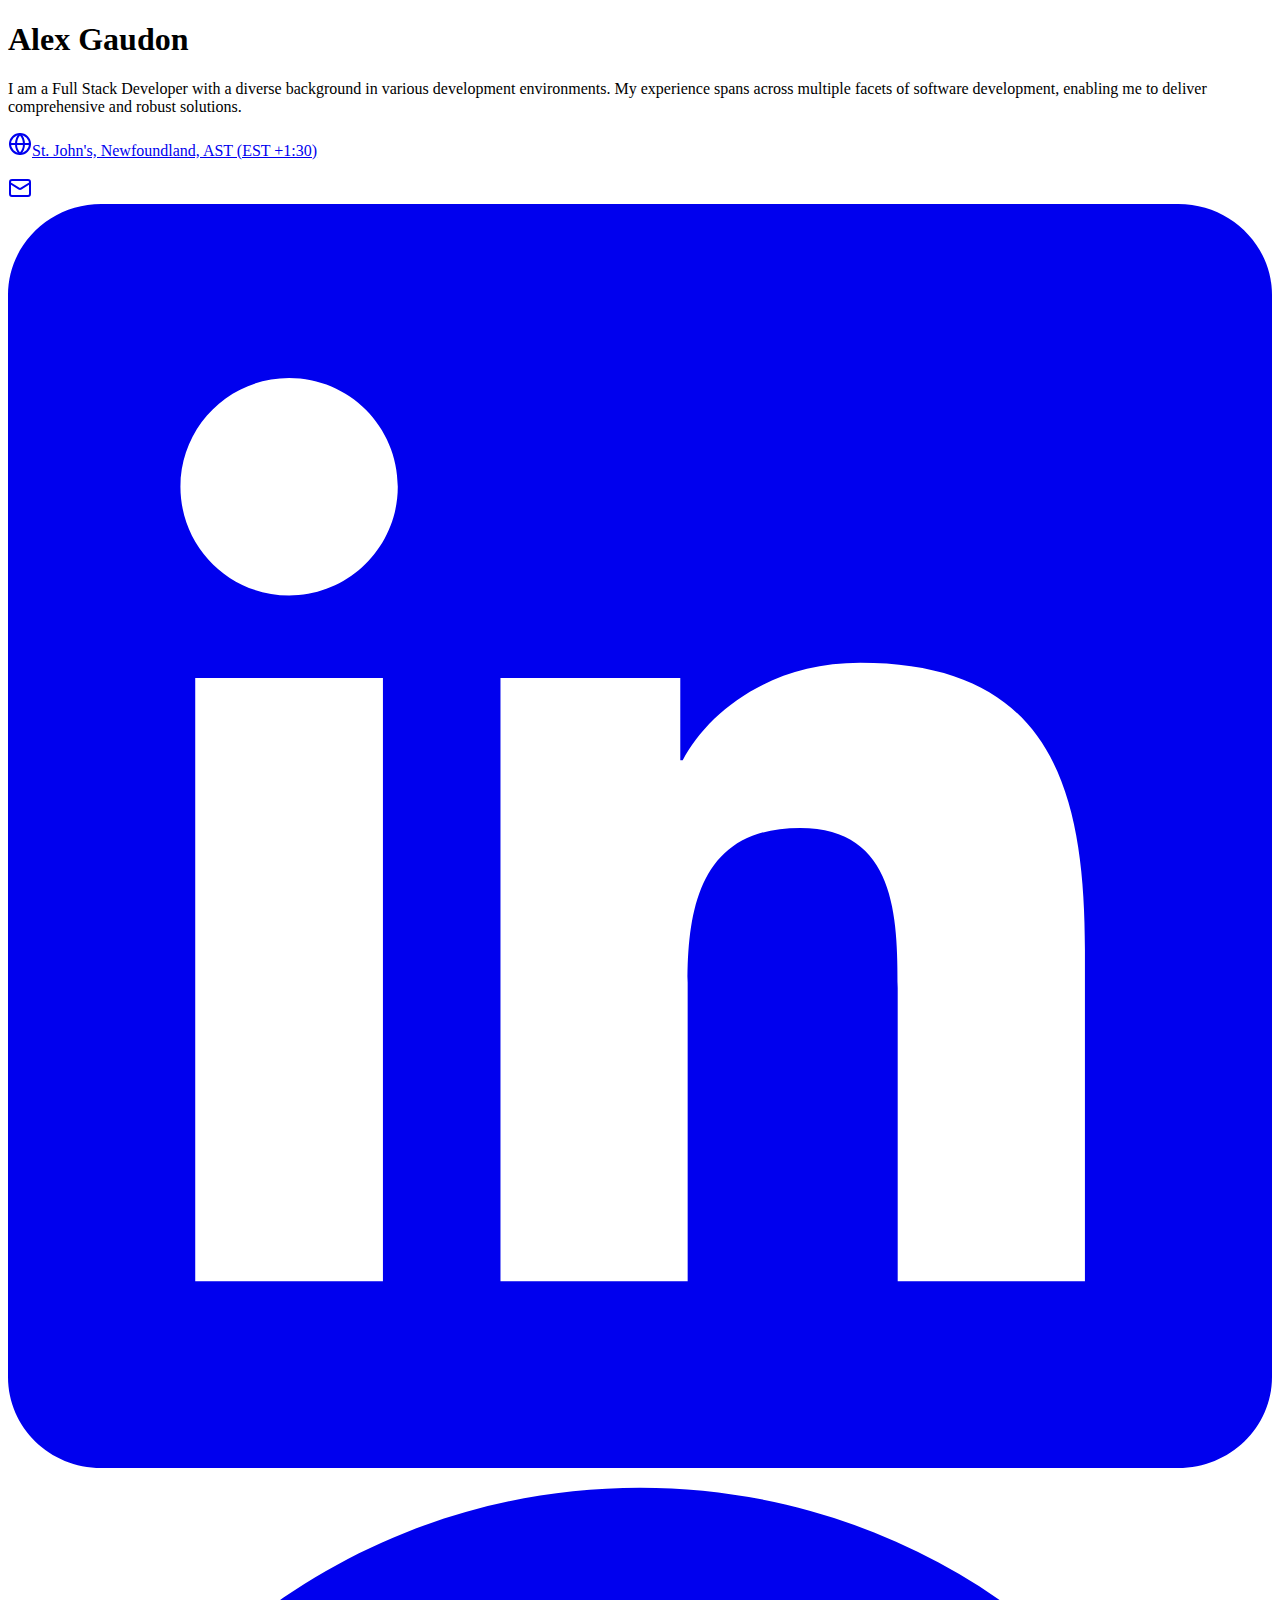
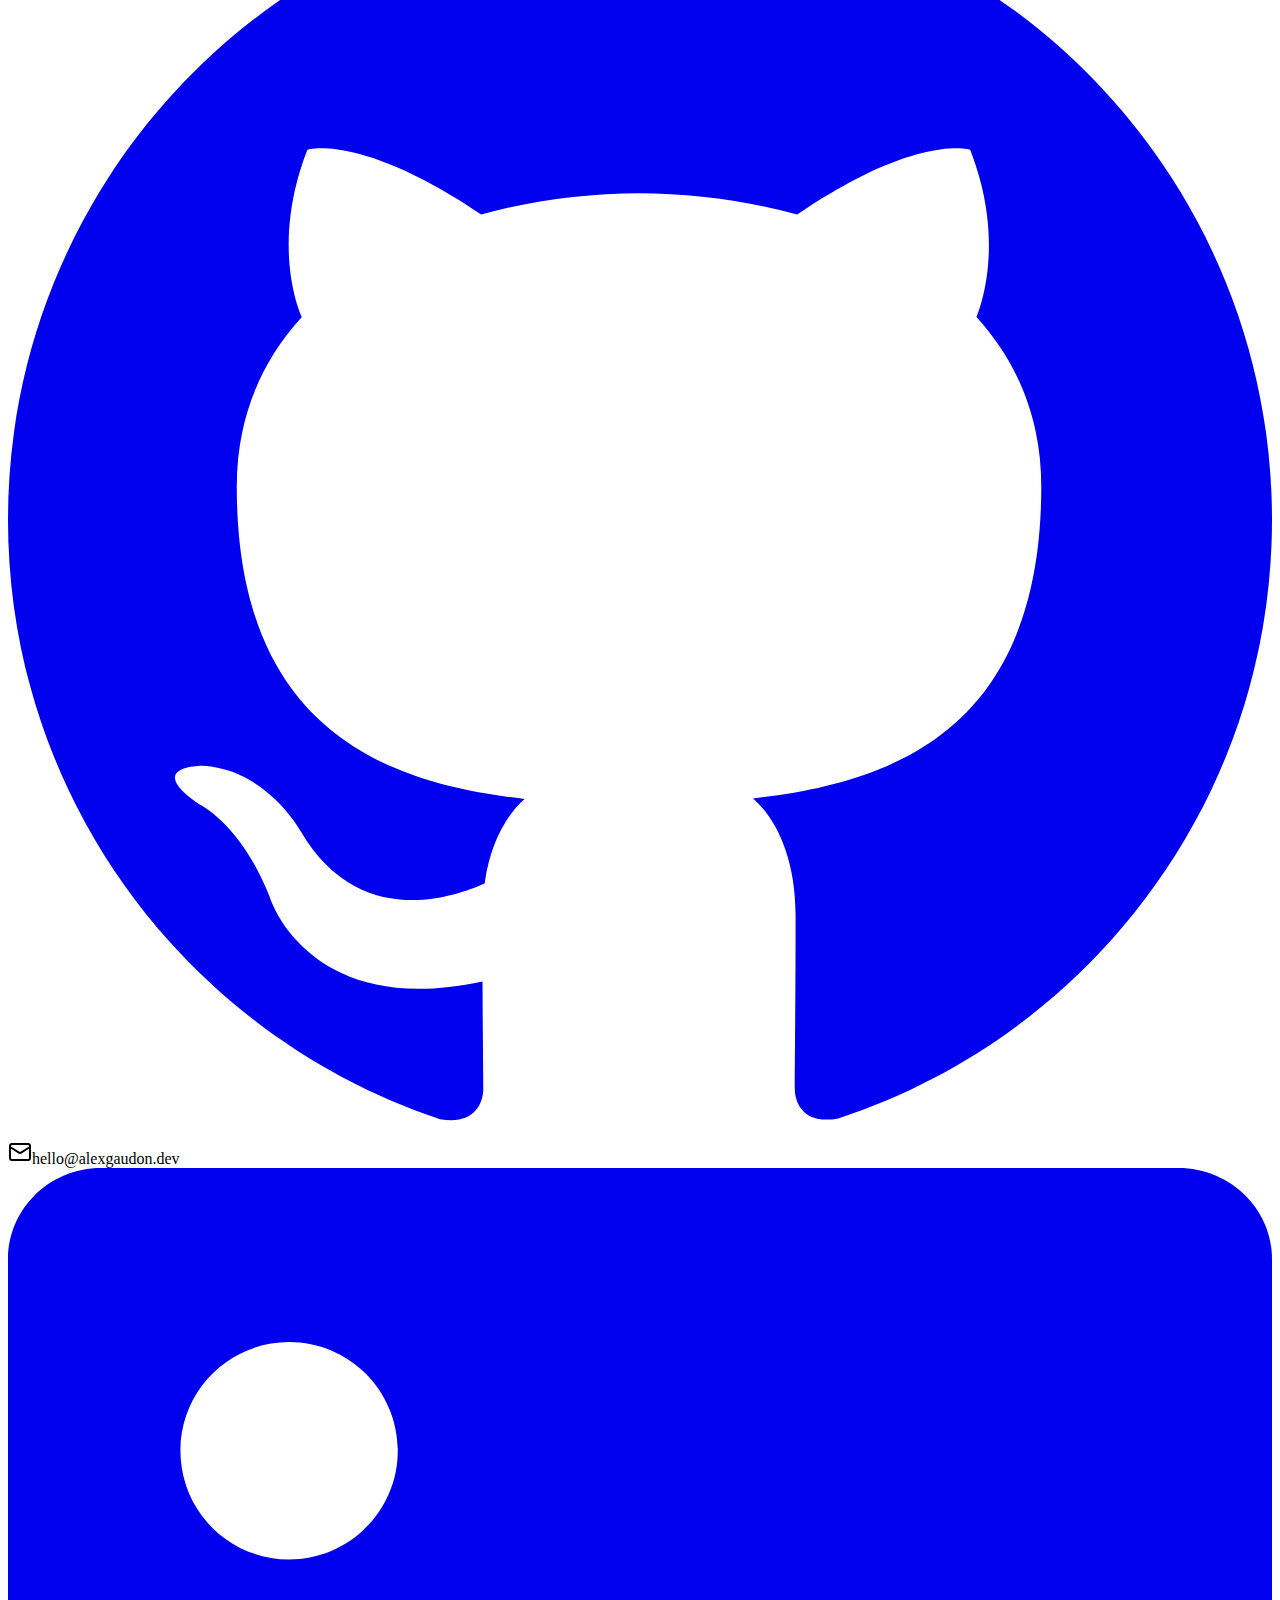
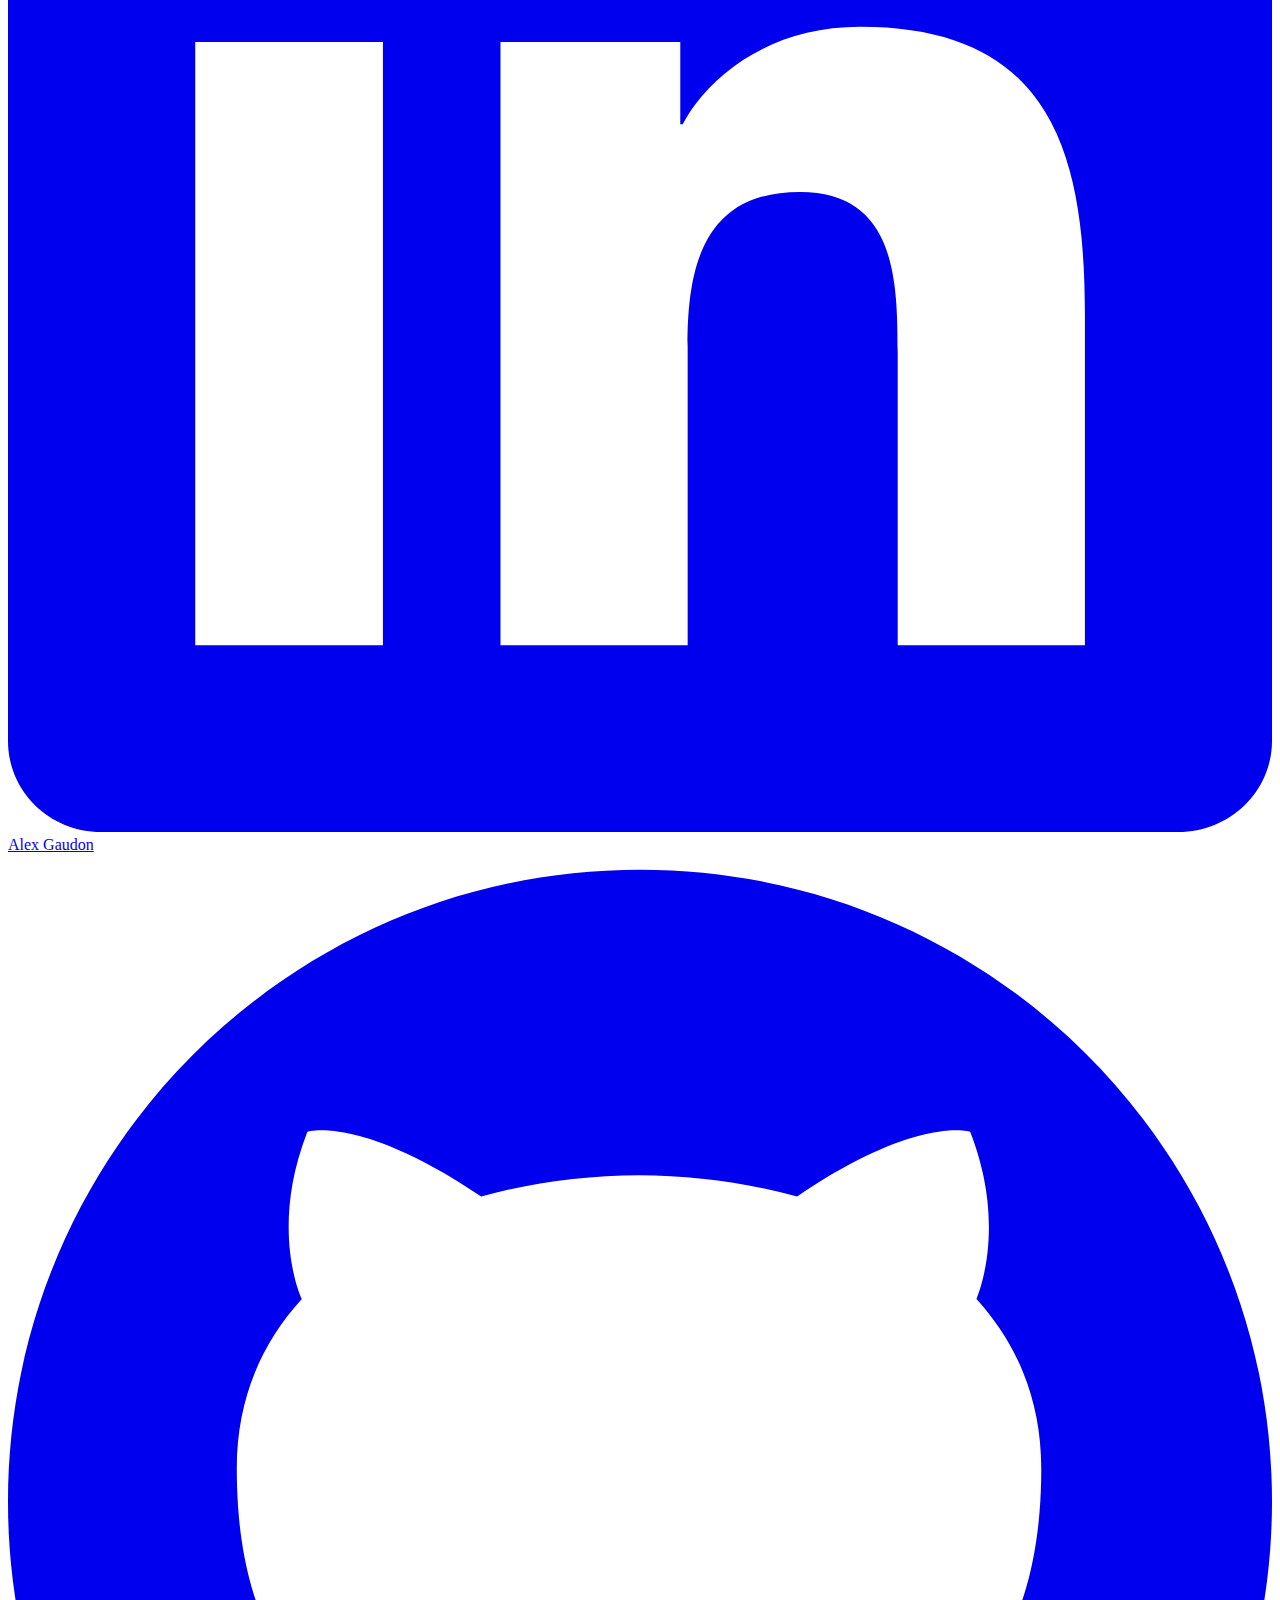
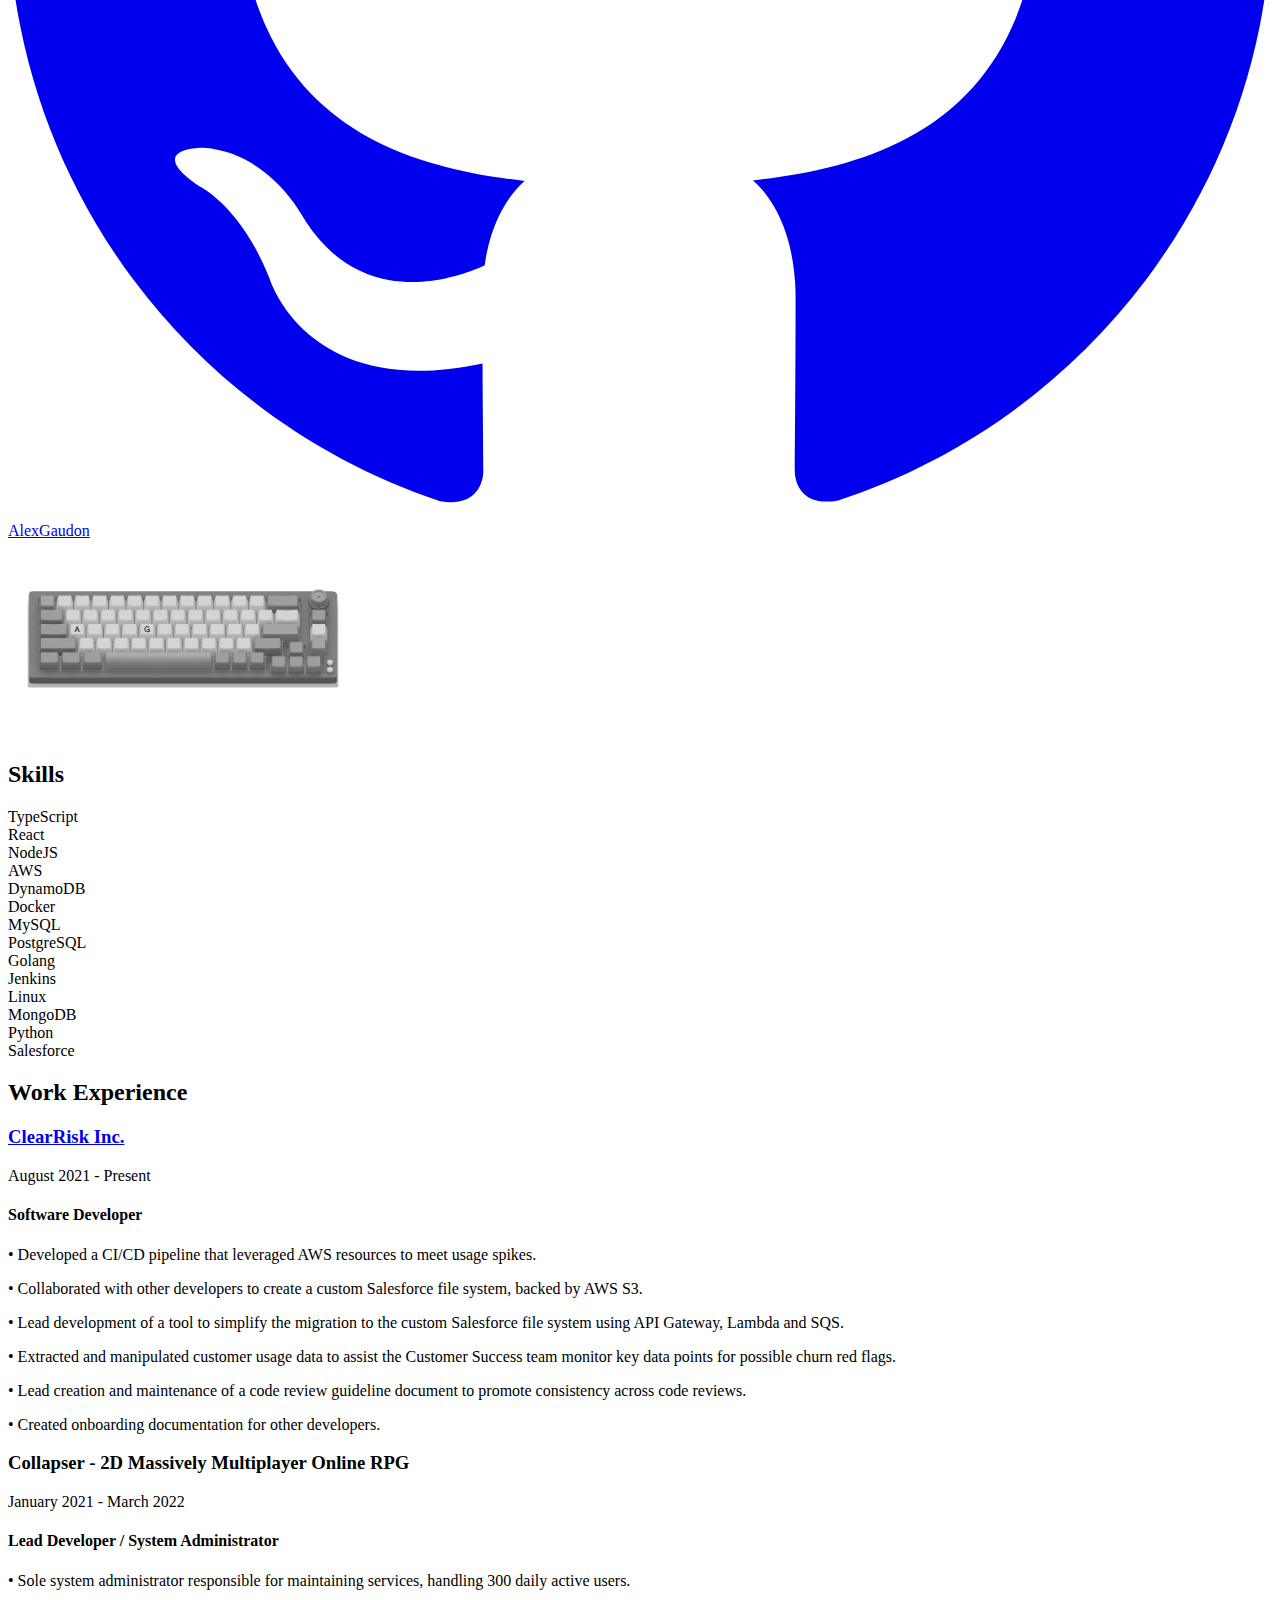
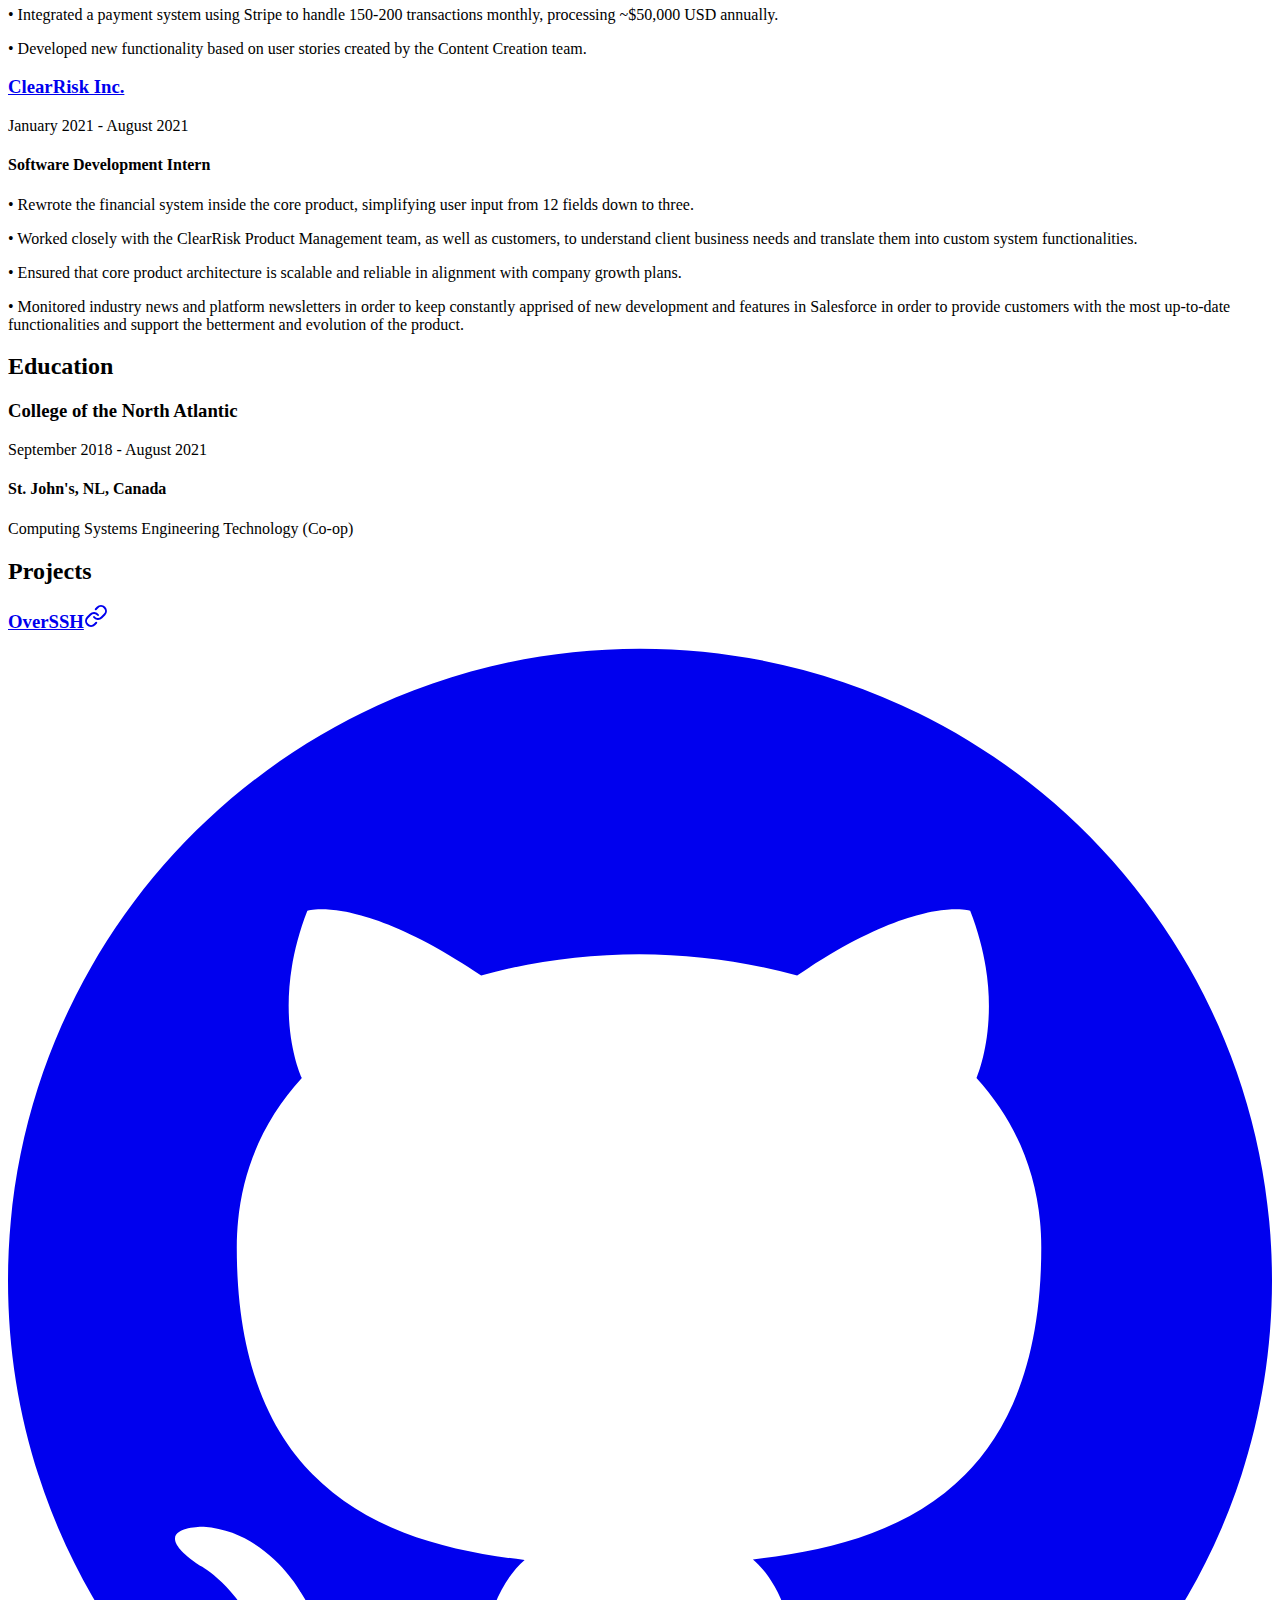
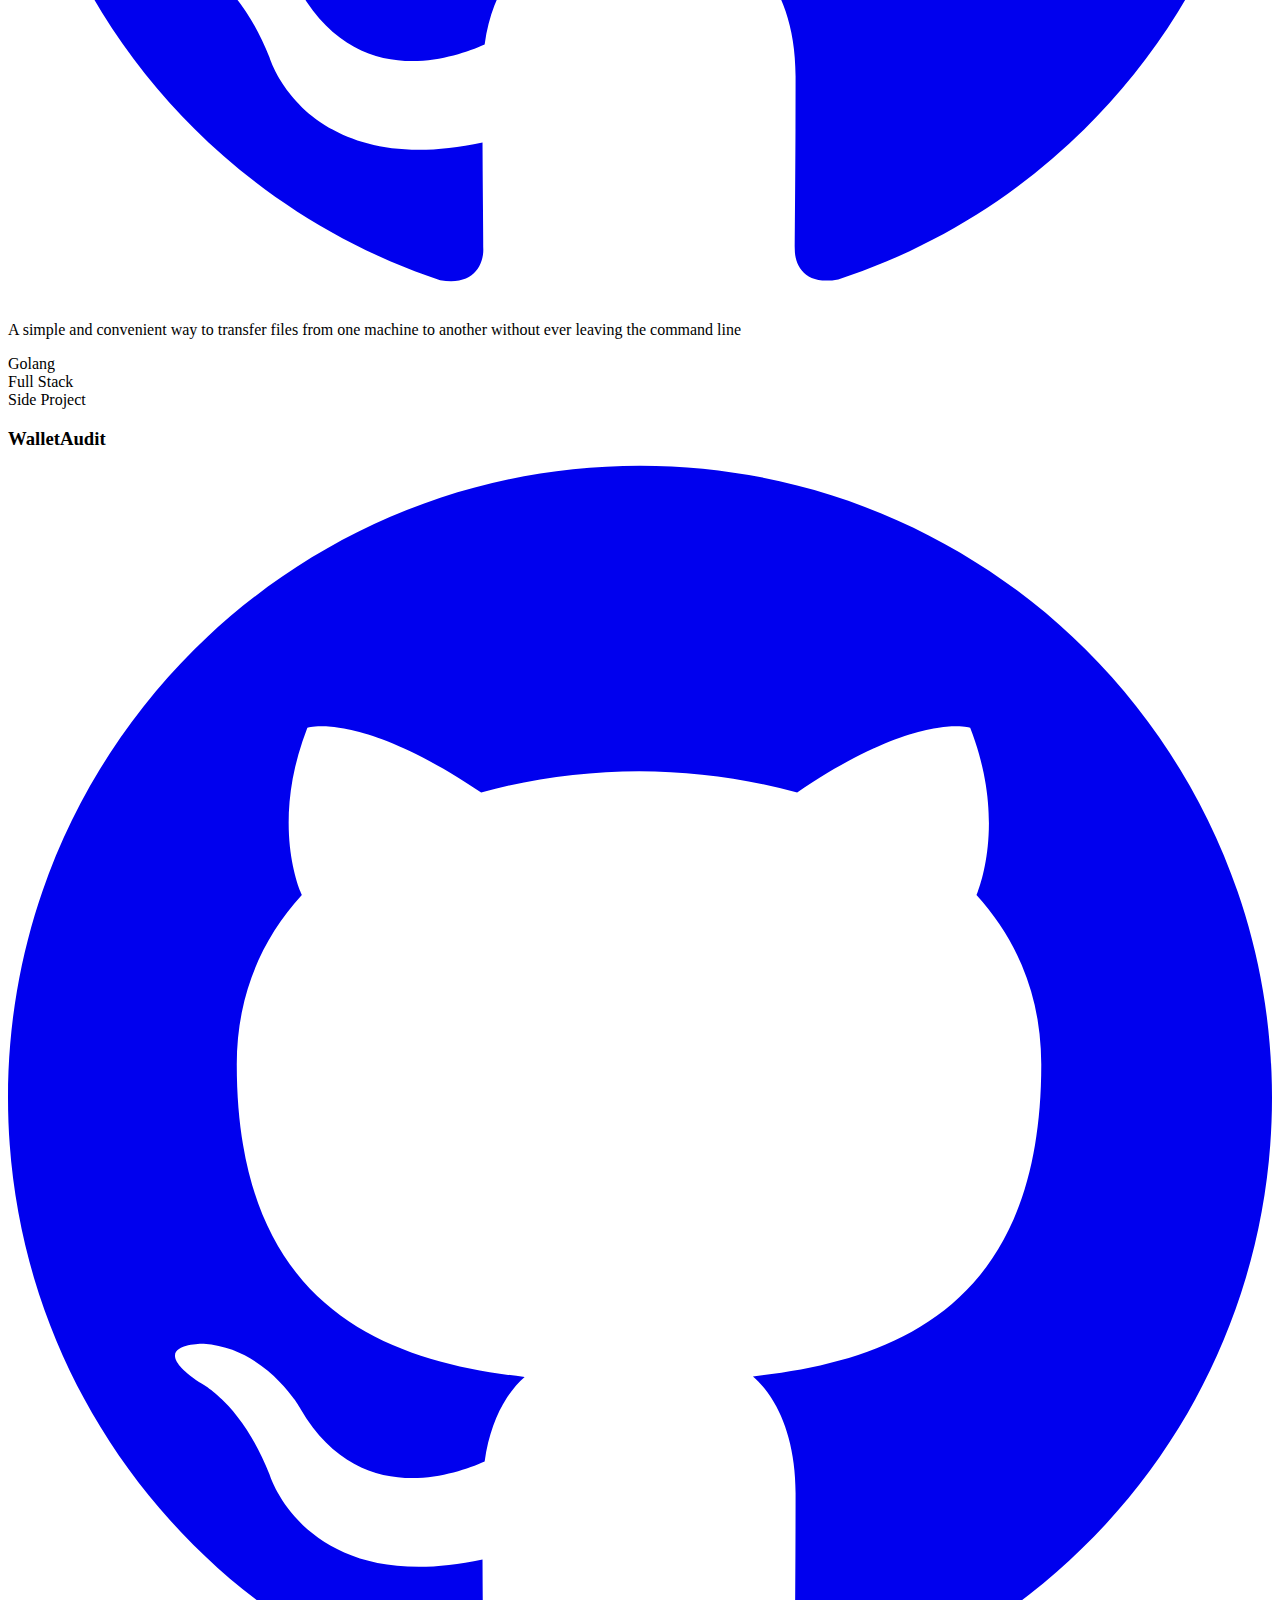
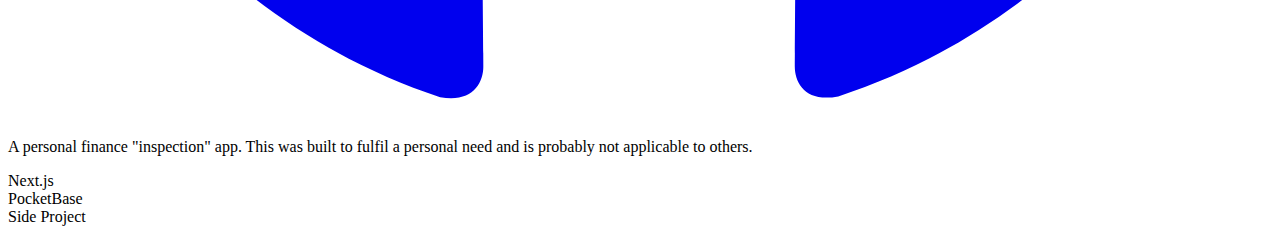
==== commit e4d67e43: "build" ====
--- a/index.html
+++ b/index.html
@@ -1 +1 @@
-<!DOCTYPE html><html lang="en"><head><meta charSet="utf-8"/><meta name="viewport" content="width=device-width, initial-scale=1"/><link rel="preload" href="https://alexgaudon.dev/_next/static/media/c9a5bc6a7c948fb0-s.p.woff2" as="font" crossorigin="" type="font/woff2"/><link rel="preload" as="image" href="/keyboard.svg"/><link rel="stylesheet" href="https://alexgaudon.dev/_next/static/css/19fb71660ce40d19.css" crossorigin="" data-precedence="next"/><link rel="preload" as="script" fetchPriority="low" href="https://alexgaudon.dev/_next/static/chunks/webpack-769d9cf335e54250.js" crossorigin=""/><script src="https://alexgaudon.dev/_next/static/chunks/d16e89e2-b83affdc606a9d18.js" async="" crossorigin=""></script><script src="https://alexgaudon.dev/_next/static/chunks/543-1dce904b018b8ad5.js" async="" crossorigin=""></script><script src="https://alexgaudon.dev/_next/static/chunks/main-app-5db11fd636e96091.js" async="" crossorigin=""></script><link rel="icon" href="/favicon.png" sizes="any"/><title>Alex Gaudon | Software Developer</title><meta name="description" content="I am a Full Stack Developer with a diverse background in various development environments. My experience spans across multiple facets of software development, enabling me to deliver comprehensive and robust solutions."/><meta name="next-size-adjust"/><script defer="" data-domain="alexgaudon.dev" src="https://pl.amgau.com/js/script.js"></script><script src="https://alexgaudon.dev/_next/static/chunks/polyfills-c67a75d1b6f99dc8.js" crossorigin="" noModule=""></script></head><body class="__className_946283"><div class="print:size-auto print:m-0"><div class="relative mx-auto scroll-my-12 p-4 md:p-16 print:p-12 overflow-auto container"><section class="space-y-8 print:space-y-6 bg-white mx-auto w-full max-w-5xl"><div class="flex justify-between items-center"><div class="flex-1 space-y-1 5"><h1 class="font-bold text-2xl">Alex Gaudon</h1><p class="max-w- font-medium text-muted-foreground text-pretty text-sm">I am a Full Stack Developer with a diverse background in various development environments. My experience spans across multiple facets of software development, enabling me to deliver comprehensive and robust solutions.</p><p class="items-center max-w-md font-bold font-medium text-muted-foreground text-pretty text-xs"><a class="inline-flex gap-x-1.5 hover:underline leading-none align-baseline" href="https://www.google.com/maps/place/St.+John&#x27;s,+NL/@47.4821589,-53.1592639,10z/data=!3m1!4b1!4m6!3m5!1s0x4b0ca38e6b0aa261:0x9e1fd4001f12261f!8m2!3d47.5556097!4d-52.7452511!16zL20vMGo4cDY?entry=ttu" target="_blank"><svg xmlns="http://www.w3.org/2000/svg" width="24" height="24" viewBox="0 0 24 24" fill="none" stroke="currentColor" stroke-width="2" stroke-linecap="round" stroke-linejoin="round" class="lucide lucide-globe size-3"><circle cx="12" cy="12" r="10"></circle><path d="M12 2a14.5 14.5 0 0 0 0 20 14.5 14.5 0 0 0 0-20"></path><path d="M2 12h20"></path></svg>St. John&#x27;s, Newfoundland, AST (EST +1:30)</a></p><div class="flex gap-x-1 print:hidden pt-1 font-medium text-muted-foreground text-sm"><a href="mailto:agaudon@proton.me" class="inline-flex items-center justify-center whitespace-nowrap rounded-md text-sm font-medium transition-colors focus-visible:outline-none focus-visible:ring-1 focus-visible:ring-ring disabled:pointer-events-none disabled:opacity-50 border border-input bg-background shadow-sm hover:bg-accent hover:text-accent-foreground size-8"><svg xmlns="http://www.w3.org/2000/svg" width="24" height="24" viewBox="0 0 24 24" fill="none" stroke="currentColor" stroke-width="2" stroke-linecap="round" stroke-linejoin="round" class="lucide lucide-mail size-4"><rect width="20" height="16" x="2" y="4" rx="2"></rect><path d="m22 7-8.97 5.7a1.94 1.94 0 0 1-2.06 0L2 7"></path></svg></a><a href="https://www.linkedin.com/in/alexgaudon/" class="inline-flex items-center justify-center whitespace-nowrap rounded-md text-sm font-medium transition-colors focus-visible:outline-none focus-visible:ring-1 focus-visible:ring-ring disabled:pointer-events-none disabled:opacity-50 border border-input bg-background shadow-sm hover:bg-accent hover:text-accent-foreground size-8"><svg viewBox="0 0 24 24" xmlns="http://www.w3.org/2000/svg" class="size-4"><title>LinkedIn</title><path fill="currentColor" d="M20.447 20.452h-3.554v-5.569c0-1.328-.027-3.037-1.852-3.037-1.853 0-2.136 1.445-2.136 2.939v5.667H9.351V9h3.414v1.561h.046c.477-.9 1.637-1.85 3.37-1.85 3.601 0 4.267 2.37 4.267 5.455v6.286zM5.337 7.433c-1.144 0-2.063-.926-2.063-2.065 0-1.138.92-2.063 2.063-2.063 1.14 0 2.064.925 2.064 2.063 0 1.139-.925 2.065-2.064 2.065zm1.782 13.019H3.555V9h3.564v11.452zM22.225 0H1.771C.792 0 0 .774 0 1.729v20.542C0 23.227.792 24 1.771 24h20.451C23.2 24 24 23.227 24 22.271V1.729C24 .774 23.2 0 22.222 0h.003z"></path></svg></a><a href="https://github.com/AlexGaudon" class="inline-flex items-center justify-center whitespace-nowrap rounded-md text-sm font-medium transition-colors focus-visible:outline-none focus-visible:ring-1 focus-visible:ring-ring disabled:pointer-events-none disabled:opacity-50 border border-input bg-background shadow-sm hover:bg-accent hover:text-accent-foreground size-8"><svg viewBox="0 0 24 24" xmlns="http://www.w3.org/2000/svg" class="size-4"><path fill="currentColor" d="M12 .297c-6.63 0-12 5.373-12 12 0 5.303 3.438 9.8 8.205 11.385.6.113.82-.258.82-.577 0-.285-.01-1.04-.015-2.04-3.338.724-4.042-1.61-4.042-1.61C4.422 18.07 3.633 17.7 3.633 17.7c-1.087-.744.084-.729.084-.729 1.205.084 1.838 1.236 1.838 1.236 1.07 1.835 2.809 1.305 3.495.998.108-.776.417-1.305.76-1.605-2.665-.3-5.466-1.332-5.466-5.93 0-1.31.465-2.38 1.235-3.22-.135-.303-.54-1.523.105-3.176 0 0 1.005-.322 3.3 1.23.96-.267 1.98-.399 3-.405 1.02.006 2.04.138 3 .405 2.28-1.552 3.285-1.23 3.285-1.23.645 1.653.24 2.873.12 3.176.765.84 1.23 1.91 1.23 3.22 0 4.61-2.805 5.625-5.475 5.92.42.36.81 1.096.81 2.22 0 1.606-.015 2.896-.015 3.286 0 .315.21.69.825.57C20.565 22.092 24 17.592 24 12.297c0-6.627-5.373-12-12-12"></path></svg></a></div><div class="gap-x-2 hidden print:grid print:grid-cols-3 pt-1 font-medium text-muted-foreground text-sm"><div class="flex space-x-2"><svg xmlns="http://www.w3.org/2000/svg" width="24" height="24" viewBox="0 0 24 24" fill="none" stroke="currentColor" stroke-width="2" stroke-linecap="round" stroke-linejoin="round" class="lucide lucide-mail size-4"><rect width="20" height="16" x="2" y="4" rx="2"></rect><path d="m22 7-8.97 5.7a1.94 1.94 0 0 1-2.06 0L2 7"></path></svg><span class="ml-2">agaudon@proton.me</span></div><div class="flex space-x-2"><a href="https://www.linkedin.com/in/alexgaudon/" class="flex"><svg viewBox="0 0 24 24" xmlns="http://www.w3.org/2000/svg" class="size-4"><title>LinkedIn</title><path fill="currentColor" d="M20.447 20.452h-3.554v-5.569c0-1.328-.027-3.037-1.852-3.037-1.853 0-2.136 1.445-2.136 2.939v5.667H9.351V9h3.414v1.561h.046c.477-.9 1.637-1.85 3.37-1.85 3.601 0 4.267 2.37 4.267 5.455v6.286zM5.337 7.433c-1.144 0-2.063-.926-2.063-2.065 0-1.138.92-2.063 2.063-2.063 1.14 0 2.064.925 2.064 2.063 0 1.139-.925 2.065-2.064 2.065zm1.782 13.019H3.555V9h3.564v11.452zM22.225 0H1.771C.792 0 0 .774 0 1.729v20.542C0 23.227.792 24 1.771 24h20.451C23.2 24 24 23.227 24 22.271V1.729C24 .774 23.2 0 22.222 0h.003z"></path></svg><span class="ml-2">Alex Gaudon</span></a></div><div class="flex space-x-2"><a href="https://www.github.com/alexgaudon/" class="flex"><svg viewBox="0 0 24 24" xmlns="http://www.w3.org/2000/svg" class="size-4"><path fill="currentColor" d="M12 .297c-6.63 0-12 5.373-12 12 0 5.303 3.438 9.8 8.205 11.385.6.113.82-.258.82-.577 0-.285-.01-1.04-.015-2.04-3.338.724-4.042-1.61-4.042-1.61C4.422 18.07 3.633 17.7 3.633 17.7c-1.087-.744.084-.729.084-.729 1.205.084 1.838 1.236 1.838 1.236 1.07 1.835 2.809 1.305 3.495.998.108-.776.417-1.305.76-1.605-2.665-.3-5.466-1.332-5.466-5.93 0-1.31.465-2.38 1.235-3.22-.135-.303-.54-1.523.105-3.176 0 0 1.005-.322 3.3 1.23.96-.267 1.98-.399 3-.405 1.02.006 2.04.138 3 .405 2.28-1.552 3.285-1.23 3.285-1.23.645 1.653.24 2.873.12 3.176.765.84 1.23 1.91 1.23 3.22 0 4.61-2.805 5.625-5.475 5.92.42.36.81 1.096.81 2.22 0 1.606-.015 2.896-.015 3.286 0 .315.21.69.825.57C20.565 22.092 24 17.592 24 12.297c0-6.627-5.373-12-12-12"></path></svg><span class="ml-2">AlexGaudon</span></a></div></div></div><img class="md:flex hidden print:hidden" src="/keyboard.svg" alt="keyboard for dramatic effect" width="350px"/></div><section class="flex flex-col gap-y-3 min-h-0"><h2 class="font-bold text-xl">Skills</h2><div class="flex flex-wrap gap-1"><div class="inline-flex items-center rounded-md border px-2.5 py-0.5 text-xs font-semibold transition-colors focus:outline-none focus:ring-2 focus:ring-ring focus:ring-offset-2 border-transparent bg-primary print:bg-secondary print:text-primary text-primary-foreground shadow print:shadow-none hover:bg-primary/80">TypeScript</div><div class="inline-flex items-center rounded-md border px-2.5 py-0.5 text-xs font-semibold transition-colors focus:outline-none focus:ring-2 focus:ring-ring focus:ring-offset-2 border-transparent bg-primary print:bg-secondary print:text-primary text-primary-foreground shadow print:shadow-none hover:bg-primary/80">React</div><div class="inline-flex items-center rounded-md border px-2.5 py-0.5 text-xs font-semibold transition-colors focus:outline-none focus:ring-2 focus:ring-ring focus:ring-offset-2 border-transparent bg-primary print:bg-secondary print:text-primary text-primary-foreground shadow print:shadow-none hover:bg-primary/80">NodeJS</div><div class="inline-flex items-center rounded-md border px-2.5 py-0.5 text-xs font-semibold transition-colors focus:outline-none focus:ring-2 focus:ring-ring focus:ring-offset-2 border-transparent bg-primary print:bg-secondary print:text-primary text-primary-foreground shadow print:shadow-none hover:bg-primary/80">AWS</div><div class="inline-flex items-center rounded-md border px-2.5 py-0.5 text-xs font-semibold transition-colors focus:outline-none focus:ring-2 focus:ring-ring focus:ring-offset-2 border-transparent bg-primary print:bg-secondary print:text-primary text-primary-foreground shadow print:shadow-none hover:bg-primary/80">DynamoDB</div><div class="inline-flex items-center rounded-md border px-2.5 py-0.5 text-xs font-semibold transition-colors focus:outline-none focus:ring-2 focus:ring-ring focus:ring-offset-2 border-transparent bg-primary print:bg-secondary print:text-primary text-primary-foreground shadow print:shadow-none hover:bg-primary/80">Docker</div><div class="inline-flex items-center rounded-md border px-2.5 py-0.5 text-xs font-semibold transition-colors focus:outline-none focus:ring-2 focus:ring-ring focus:ring-offset-2 border-transparent bg-primary print:bg-secondary print:text-primary text-primary-foreground shadow print:shadow-none hover:bg-primary/80">MySQL</div><div class="inline-flex items-center rounded-md border px-2.5 py-0.5 text-xs font-semibold transition-colors focus:outline-none focus:ring-2 focus:ring-ring focus:ring-offset-2 border-transparent bg-primary print:bg-secondary print:text-primary text-primary-foreground shadow print:shadow-none hover:bg-primary/80">PostgreSQL</div><div class="inline-flex items-center rounded-md border px-2.5 py-0.5 text-xs font-semibold transition-colors focus:outline-none focus:ring-2 focus:ring-ring focus:ring-offset-2 border-transparent bg-primary print:bg-secondary print:text-primary text-primary-foreground shadow print:shadow-none hover:bg-primary/80">Golang</div><div class="inline-flex items-center rounded-md border px-2.5 py-0.5 text-xs font-semibold transition-colors focus:outline-none focus:ring-2 focus:ring-ring focus:ring-offset-2 border-transparent bg-primary print:bg-secondary print:text-primary text-primary-foreground shadow print:shadow-none hover:bg-primary/80">Jenkins</div><div class="inline-flex items-center rounded-md border px-2.5 py-0.5 text-xs font-semibold transition-colors focus:outline-none focus:ring-2 focus:ring-ring focus:ring-offset-2 border-transparent bg-primary print:bg-secondary print:text-primary text-primary-foreground shadow print:shadow-none hover:bg-primary/80">Linux</div><div class="inline-flex items-center rounded-md border px-2.5 py-0.5 text-xs font-semibold transition-colors focus:outline-none focus:ring-2 focus:ring-ring focus:ring-offset-2 border-transparent bg-primary print:bg-secondary print:text-primary text-primary-foreground shadow print:shadow-none hover:bg-primary/80">MongoDB</div><div class="inline-flex items-center rounded-md border px-2.5 py-0.5 text-xs font-semibold transition-colors focus:outline-none focus:ring-2 focus:ring-ring focus:ring-offset-2 border-transparent bg-primary print:bg-secondary print:text-primary text-primary-foreground shadow print:shadow-none hover:bg-primary/80">Python</div><div class="inline-flex items-center rounded-md border px-2.5 py-0.5 text-xs font-semibold transition-colors focus:outline-none focus:ring-2 focus:ring-ring focus:ring-offset-2 border-transparent bg-primary print:bg-secondary print:text-primary text-primary-foreground shadow print:shadow-none hover:bg-primary/80">Salesforce</div></div></section><section class="flex flex-col gap-y-3 min-h-0"><h2 class="font-bold text-xl">Work Experience</h2><div class="rounded-xl bg-card text-card-foreground"><div class="flex flex-col"><div class="flex justify-between items-center gap-x-2 text-base"><h3 class="inline-flex justify-center items-center gap-x-1 font-semibold leading-none"><a class="hover:underline" href="https://www.clearrisk.com/about-clearrisk">ClearRisk Inc.</a><span class="inline-flex gap-x-1"></span></h3><div class="text-gray-500 text-s tabular-nums">August 2021<!-- --> - <!-- -->Present</div></div><h4 class="font-medium text-s leading-none">Software Developer</h4></div></div><div class="rounded-xl bg-card text-card-foreground"><div class="flex flex-col"><div class="flex justify-between items-center gap-x-2 text-base"><h3 class="inline-flex justify-center items-center gap-x-1 font-semibold leading-none">Collapser - 2D Massively Multiplayer Online RPG<span class="inline-flex gap-x-1"></span></h3><div class="text-gray-500 text-s tabular-nums">January 2021<!-- --> - <!-- -->March 2022</div></div><h4 class="font-medium text-s leading-none">Lead Developer / System Administrator</h4></div></div><div class="rounded-xl bg-card text-card-foreground"><div class="flex flex-col"><div class="flex justify-between items-center gap-x-2 text-base"><h3 class="inline-flex justify-center items-center gap-x-1 font-semibold leading-none"><a class="hover:underline" href="https://www.clearrisk.com/about-clearrisk">ClearRisk Inc.</a><span class="inline-flex gap-x-1"></span></h3><div class="text-gray-500 text-s tabular-nums">January 2021<!-- --> - <!-- -->August 2021</div></div><h4 class="font-medium text-s leading-none">Software Development Intern</h4></div></div></section><section class="flex flex-col gap-y-3 min-h-0"><h2 class="font-bold text-xl">Education</h2><div class="rounded-xl bg-card text-card-foreground"><div class="flex flex-col"><div class="flex justify-between items-center gap-x-2 text-base"><h3 class="inline-flex justify-center items-center gap-x-1 font-semibold leading-none"><p>College of the North Atlantic</p></h3><div class="text-gray-500 text-s tabular-nums">September 2018<!-- --> - <!-- -->August 2021</div></div><h4 class="font-medium text-s leading-none">St. John&#x27;s, NL, Canada</h4></div><div class="p-6 pt-0 mt-2 text-sm">Computing Systems Engineering Technology (Co-op)</div></div></section><section class="flex flex-col gap-y-3 scroll-mb-16 print-force-new-page min-h-0"><h2 class="font-bold text-xl">Projects</h2><div class="gap-3 print:gap-2 grid grid-cols-1 md:grid-cols-2 lg:grid-cols-3 print:grid-cols-3 -mx-3"><div class="rounded-xl bg-card text-card-foreground flex flex-col border-muted p-3 border overflow-hidden"><div class="flex flex-col"><div class="space-y-1"><h3 class="font-semibold tracking-tight flex text-base"><div class="flex space-x-2"><a href="https://overs.sh">OverSSH</a><a href="https://overs.sh" class="my-auto"><svg xmlns="http://www.w3.org/2000/svg" width="24" height="24" viewBox="0 0 24 24" fill="none" stroke="currentColor" stroke-width="2" stroke-linecap="round" stroke-linejoin="round" class="lucide lucide-link w-4 h-4"><path d="M10 13a5 5 0 0 0 7.54.54l3-3a5 5 0 0 0-7.07-7.07l-1.72 1.71"></path><path d="M14 11a5 5 0 0 0-7.54-.54l-3 3a5 5 0 0 0 7.07 7.07l1.71-1.71"></path></svg></a><a href="https://github.com/AlexGaudon/overs.sh" class="flex justify-center items-center my-auto"><svg viewBox="0 0 24 24" xmlns="http://www.w3.org/2000/svg" class="size-4"><path fill="currentColor" d="M12 .297c-6.63 0-12 5.373-12 12 0 5.303 3.438 9.8 8.205 11.385.6.113.82-.258.82-.577 0-.285-.01-1.04-.015-2.04-3.338.724-4.042-1.61-4.042-1.61C4.422 18.07 3.633 17.7 3.633 17.7c-1.087-.744.084-.729.084-.729 1.205.084 1.838 1.236 1.838 1.236 1.07 1.835 2.809 1.305 3.495.998.108-.776.417-1.305.76-1.605-2.665-.3-5.466-1.332-5.466-5.93 0-1.31.465-2.38 1.235-3.22-.135-.303-.54-1.523.105-3.176 0 0 1.005-.322 3.3 1.23.96-.267 1.98-.399 3-.405 1.02.006 2.04.138 3 .405 2.28-1.552 3.285-1.23 3.285-1.23.645 1.653.24 2.873.12 3.176.765.84 1.23 1.91 1.23 3.22 0 4.61-2.805 5.625-5.475 5.92.42.36.81 1.096.81 2.22 0 1.606-.015 2.896-.015 3.286 0 .315.21.69.825.57C20.565 22.092 24 17.592 24 12.297c0-6.627-5.373-12-12-12"></path></svg></a></div></h3><p class="text-sm text-muted-foreground">A simple and convenient way to transfer files from one machine to another without ever leaving the command line</p><div class="space-x-2"><div class="inline-flex items-center rounded-md border px-2.5 py-0.5 text-xs font-semibold transition-colors focus:outline-none focus:ring-2 focus:ring-ring focus:ring-offset-2 border-transparent bg-primary print:bg-secondary print:text-primary text-primary-foreground shadow print:shadow-none hover:bg-primary/80">Golang</div><div class="inline-flex items-center rounded-md border px-2.5 py-0.5 text-xs font-semibold transition-colors focus:outline-none focus:ring-2 focus:ring-ring focus:ring-offset-2 border-transparent bg-primary print:bg-secondary print:text-primary text-primary-foreground shadow print:shadow-none hover:bg-primary/80">Full Stack</div><div class="inline-flex items-center rounded-md border px-2.5 py-0.5 text-xs font-semibold transition-colors focus:outline-none focus:ring-2 focus:ring-ring focus:ring-offset-2 border-transparent bg-primary print:bg-secondary print:text-primary text-primary-foreground shadow print:shadow-none hover:bg-primary/80">Side Project</div></div></div></div></div><div class="rounded-xl bg-card text-card-foreground flex flex-col border-muted p-3 border overflow-hidden"><div class="flex flex-col"><div class="space-y-1"><h3 class="font-semibold tracking-tight flex text-base"><div class="flex space-x-2"><a>WalletAudit</a><a href="https://github.com/AlexGaudon/wallet-audit/" class="flex justify-center items-center my-auto"><svg viewBox="0 0 24 24" xmlns="http://www.w3.org/2000/svg" class="size-4"><path fill="currentColor" d="M12 .297c-6.63 0-12 5.373-12 12 0 5.303 3.438 9.8 8.205 11.385.6.113.82-.258.82-.577 0-.285-.01-1.04-.015-2.04-3.338.724-4.042-1.61-4.042-1.61C4.422 18.07 3.633 17.7 3.633 17.7c-1.087-.744.084-.729.084-.729 1.205.084 1.838 1.236 1.838 1.236 1.07 1.835 2.809 1.305 3.495.998.108-.776.417-1.305.76-1.605-2.665-.3-5.466-1.332-5.466-5.93 0-1.31.465-2.38 1.235-3.22-.135-.303-.54-1.523.105-3.176 0 0 1.005-.322 3.3 1.23.96-.267 1.98-.399 3-.405 1.02.006 2.04.138 3 .405 2.28-1.552 3.285-1.23 3.285-1.23.645 1.653.24 2.873.12 3.176.765.84 1.23 1.91 1.23 3.22 0 4.61-2.805 5.625-5.475 5.92.42.36.81 1.096.81 2.22 0 1.606-.015 2.896-.015 3.286 0 .315.21.69.825.57C20.565 22.092 24 17.592 24 12.297c0-6.627-5.373-12-12-12"></path></svg></a></div></h3><p class="text-sm text-muted-foreground">A personal finance &quot;inspection&quot; app. This was built to fulfil a personal need and is probably not applicable to others.</p><div class="space-x-2"><div class="inline-flex items-center rounded-md border px-2.5 py-0.5 text-xs font-semibold transition-colors focus:outline-none focus:ring-2 focus:ring-ring focus:ring-offset-2 border-transparent bg-primary print:bg-secondary print:text-primary text-primary-foreground shadow print:shadow-none hover:bg-primary/80">Next.js</div><div class="inline-flex items-center rounded-md border px-2.5 py-0.5 text-xs font-semibold transition-colors focus:outline-none focus:ring-2 focus:ring-ring focus:ring-offset-2 border-transparent bg-primary print:bg-secondary print:text-primary text-primary-foreground shadow print:shadow-none hover:bg-primary/80">PocketBase</div><div class="inline-flex items-center rounded-md border px-2.5 py-0.5 text-xs font-semibold transition-colors focus:outline-none focus:ring-2 focus:ring-ring focus:ring-offset-2 border-transparent bg-primary print:bg-secondary print:text-primary text-primary-foreground shadow print:shadow-none hover:bg-primary/80">Side Project</div></div></div></div></div></div></section></section></div></div><script src="https://alexgaudon.dev/_next/static/chunks/webpack-769d9cf335e54250.js" crossorigin="" async=""></script><script>(self.__next_f=self.__next_f||[]).push([0]);self.__next_f.push([2,null])</script><script>self.__next_f.push([1,"1:HL[\"https://alexgaudon.dev/_next/static/media/c9a5bc6a7c948fb0-s.p.woff2\",\"font\",{\"crossOrigin\":\"\",\"type\":\"font/woff2\"}]\n2:HL[\"https://alexgaudon.dev/_next/static/css/19fb71660ce40d19.css\",\"style\",{\"crossOrigin\":\"\"}]\n0:\"$L3\"\n"])</script><script>self.__next_f.push([1,"4:I[8546,[],\"\"]\n6:I[1949,[],\"\"]\n7:I[881,[],\"\"]\n9:I[3076,[],\"\"]\n"])</script><script>self.__next_f.push([1,"3:[[[\"$\",\"link\",\"0\",{\"rel\":\"stylesheet\",\"href\":\"https://alexgaudon.dev/_next/static/css/19fb71660ce40d19.css\",\"precedence\":\"next\",\"crossOrigin\":\"\"}]],[\"$\",\"$L4\",null,{\"buildId\":\"AW4MQA000rb8rJg8jrc_V\",\"assetPrefix\":\"https://alexgaudon.dev\",\"initialCanonicalUrl\":\"/\",\"initialTree\":[\"\",{\"children\":[\"__PAGE__\",{}]},\"$undefined\",\"$undefined\",true],\"initialSeedData\":[\"\",{\"children\":[\"__PAGE__\",{},[\"$L5\",[\"$\",\"div\",null,{\"className\":\"relative mx-auto scroll-my-12 p-4 md:p-16 print:p-12 overflow-auto container\",\"children\":[\"$\",\"section\",null,{\"className\":\"space-y-8 print:space-y-6 bg-white mx-auto w-full max-w-5xl\",\"children\":[[\"$\",\"div\",null,{\"className\":\"flex justify-between items-center\",\"children\":[[\"$\",\"div\",null,{\"className\":\"flex-1 space-y-1 5\",\"children\":[[\"$\",\"h1\",null,{\"className\":\"font-bold text-2xl\",\"children\":\"Alex Gaudon\"}],[\"$\",\"p\",null,{\"className\":\"max-w- font-medium text-muted-foreground text-pretty text-sm\",\"children\":\"I am a Full Stack Developer with a diverse background in various development environments. My experience spans across multiple facets of software development, enabling me to deliver comprehensive and robust solutions.\"}],[\"$\",\"p\",null,{\"className\":\"items-center max-w-md font-bold font-medium text-muted-foreground text-pretty text-xs\",\"children\":[\"$\",\"a\",null,{\"className\":\"inline-flex gap-x-1.5 hover:underline leading-none align-baseline\",\"href\":\"https://www.google.com/maps/place/St.+John's,+NL/@47.4821589,-53.1592639,10z/data=!3m1!4b1!4m6!3m5!1s0x4b0ca38e6b0aa261:0x9e1fd4001f12261f!8m2!3d47.5556097!4d-52.7452511!16zL20vMGo4cDY?entry=ttu\",\"target\":\"_blank\",\"children\":[[\"$\",\"svg\",null,{\"xmlns\":\"http://www.w3.org/2000/svg\",\"width\":24,\"height\":24,\"viewBox\":\"0 0 24 24\",\"fill\":\"none\",\"stroke\":\"currentColor\",\"strokeWidth\":2,\"strokeLinecap\":\"round\",\"strokeLinejoin\":\"round\",\"className\":\"lucide lucide-globe size-3\",\"children\":[[\"$\",\"circle\",\"1mglay\",{\"cx\":\"12\",\"cy\":\"12\",\"r\":\"10\"}],[\"$\",\"path\",\"13o1zl\",{\"d\":\"M12 2a14.5 14.5 0 0 0 0 20 14.5 14.5 0 0 0 0-20\"}],[\"$\",\"path\",\"9i4pu4\",{\"d\":\"M2 12h20\"}],\"$undefined\"]}],\"St. John's, Newfoundland, AST (EST +1:30)\"]}]}],[\"$\",\"div\",null,{\"className\":\"flex gap-x-1 print:hidden pt-1 font-medium text-muted-foreground text-sm\",\"children\":[[\"$\",\"a\",null,{\"href\":\"mailto:agaudon@proton.me\",\"children\":[\"$\",\"svg\",null,{\"xmlns\":\"http://www.w3.org/2000/svg\",\"width\":24,\"height\":24,\"viewBox\":\"0 0 24 24\",\"fill\":\"none\",\"stroke\":\"currentColor\",\"strokeWidth\":2,\"strokeLinecap\":\"round\",\"strokeLinejoin\":\"round\",\"className\":\"lucide lucide-mail size-4\",\"children\":[[\"$\",\"rect\",\"18n3k1\",{\"width\":\"20\",\"height\":\"16\",\"x\":\"2\",\"y\":\"4\",\"rx\":\"2\"}],[\"$\",\"path\",\"1ocrg3\",{\"d\":\"m22 7-8.97 5.7a1.94 1.94 0 0 1-2.06 0L2 7\"}],\"$undefined\"]}],\"className\":\"inline-flex items-center justify-center whitespace-nowrap rounded-md text-sm font-medium transition-colors focus-visible:outline-none focus-visible:ring-1 focus-visible:ring-ring disabled:pointer-events-none disabled:opacity-50 border border-input bg-background shadow-sm hover:bg-accent hover:text-accent-foreground size-8\"}],[\"$\",\"a\",null,{\"href\":\"https://www.linkedin.com/in/alexgaudon/\",\"children\":[\"$\",\"svg\",null,{\"viewBox\":\"0 0 24 24\",\"xmlns\":\"http://www.w3.org/2000/svg\",\"className\":\"size-4\",\"children\":[[\"$\",\"title\",null,{\"children\":\"LinkedIn\"}],[\"$\",\"path\",null,{\"fill\":\"currentColor\",\"d\":\"M20.447 20.452h-3.554v-5.569c0-1.328-.027-3.037-1.852-3.037-1.853 0-2.136 1.445-2.136 2.939v5.667H9.351V9h3.414v1.561h.046c.477-.9 1.637-1.85 3.37-1.85 3.601 0 4.267 2.37 4.267 5.455v6.286zM5.337 7.433c-1.144 0-2.063-.926-2.063-2.065 0-1.138.92-2.063 2.063-2.063 1.14 0 2.064.925 2.064 2.063 0 1.139-.925 2.065-2.064 2.065zm1.782 13.019H3.555V9h3.564v11.452zM22.225 0H1.771C.792 0 0 .774 0 1.729v20.542C0 23.227.792 24 1.771 24h20.451C23.2 24 24 23.227 24 22.271V1.729C24 .774 23.2 0 22.222 0h.003z\"}]]}],\"className\":\"inline-flex items-center justify-center whitespace-nowrap rounded-md text-sm font-medium transition-colors focus-visible:outline-none focus-visible:ring-1 focus-visible:ring-ring disabled:pointer-events-none disabled:opacity-50 border border-input bg-background shadow-sm hover:bg-accent hover:text-accent-foreground size-8\"}],[\"$\",\"a\",null,{\"href\":\"https://github.com/AlexGaudon\",\"children\":[\"$\",\"svg\",null,{\"viewBox\":\"0 0 24 24\",\"xmlns\":\"http://www.w3.org/2000/svg\",\"className\":\"size-4\",\"children\":[\"$\",\"path\",null,{\"fill\":\"currentColor\",\"d\":\"M12 .297c-6.63 0-12 5.373-12 12 0 5.303 3.438 9.8 8.205 11.385.6.113.82-.258.82-.577 0-.285-.01-1.04-.015-2.04-3.338.724-4.042-1.61-4.042-1.61C4.422 18.07 3.633 17.7 3.633 17.7c-1.087-.744.084-.729.084-.729 1.205.084 1.838 1.236 1.838 1.236 1.07 1.835 2.809 1.305 3.495.998.108-.776.417-1.305.76-1.605-2.665-.3-5.466-1.332-5.466-5.93 0-1.31.465-2.38 1.235-3.22-.135-.303-.54-1.523.105-3.176 0 0 1.005-.322 3.3 1.23.96-.267 1.98-.399 3-.405 1.02.006 2.04.138 3 .405 2.28-1.552 3.285-1.23 3.285-1.23.645 1.653.24 2.873.12 3.176.765.84 1.23 1.91 1.23 3.22 0 4.61-2.805 5.625-5.475 5.92.42.36.81 1.096.81 2.22 0 1.606-.015 2.896-.015 3.286 0 .315.21.69.825.57C20.565 22.092 24 17.592 24 12.297c0-6.627-5.373-12-12-12\"}]}],\"className\":\"inline-flex items-center justify-center whitespace-nowrap rounded-md text-sm font-medium transition-colors focus-visible:outline-none focus-visible:ring-1 focus-visible:ring-ring disabled:pointer-events-none disabled:opacity-50 border border-input bg-background shadow-sm hover:bg-accent hover:text-accent-foreground size-8\"}]]}],[\"$\",\"div\",null,{\"className\":\"gap-x-2 hidden print:grid print:grid-cols-3 pt-1 font-medium text-muted-foreground text-sm\",\"children\":[[\"$\",\"div\",null,{\"className\":\"flex space-x-2\",\"children\":[[\"$\",\"svg\",null,{\"xmlns\":\"http://www.w3.org/2000/svg\",\"width\":24,\"height\":24,\"viewBox\":\"0 0 24 24\",\"fill\":\"none\",\"stroke\":\"currentColor\",\"strokeWidth\":2,\"strokeLinecap\":\"round\",\"strokeLinejoin\":\"round\",\"className\":\"lucide lucide-mail size-4\",\"children\":[[\"$\",\"rect\",\"18n3k1\",{\"width\":\"20\",\"height\":\"16\",\"x\":\"2\",\"y\":\"4\",\"rx\":\"2\"}],[\"$\",\"path\",\"1ocrg3\",{\"d\":\"m22 7-8.97 5.7a1.94 1.94 0 0 1-2.06 0L2 7\"}],\"$undefined\"]}],[\"$\",\"span\",null,{\"className\":\"ml-2\",\"children\":\"agaudon@proton.me\"}]]}],[\"$\",\"div\",null,{\"className\":\"flex space-x-2\",\"children\":[\"$\",\"a\",null,{\"href\":\"https://www.linkedin.com/in/alexgaudon/\",\"className\":\"flex\",\"children\":[[\"$\",\"svg\",null,{\"viewBox\":\"0 0 24 24\",\"xmlns\":\"http://www.w3.org/2000/svg\",\"className\":\"size-4\",\"children\":[[\"$\",\"title\",null,{\"children\":\"LinkedIn\"}],[\"$\",\"path\",null,{\"fill\":\"currentColor\",\"d\":\"M20.447 20.452h-3.554v-5.569c0-1.328-.027-3.037-1.852-3.037-1.853 0-2.136 1.445-2.136 2.939v5.667H9.351V9h3.414v1.561h.046c.477-.9 1.637-1.85 3.37-1.85 3.601 0 4.267 2.37 4.267 5.455v6.286zM5.337 7.433c-1.144 0-2.063-.926-2.063-2.065 0-1.138.92-2.063 2.063-2.063 1.14 0 2.064.925 2.064 2.063 0 1.139-.925 2.065-2.064 2.065zm1.782 13.019H3.555V9h3.564v11.452zM22.225 0H1.771C.792 0 0 .774 0 1.729v20.542C0 23.227.792 24 1.771 24h20.451C23.2 24 24 23.227 24 22.271V1.729C24 .774 23.2 0 22.222 0h.003z\"}]]}],[\"$\",\"span\",null,{\"className\":\"ml-2\",\"children\":\"Alex Gaudon\"}]]}]}],[\"$\",\"div\",null,{\"className\":\"flex space-x-2\",\"children\":[\"$\",\"a\",null,{\"href\":\"https://www.github.com/alexgaudon/\",\"className\":\"flex\",\"children\":[[\"$\",\"svg\",null,{\"viewBox\":\"0 0 24 24\",\"xmlns\":\"http://www.w3.org/2000/svg\",\"className\":\"size-4\",\"children\":[\"$\",\"path\",null,{\"fill\":\"currentColor\",\"d\":\"M12 .297c-6.63 0-12 5.373-12 12 0 5.303 3.438 9.8 8.205 11.385.6.113.82-.258.82-.577 0-.285-.01-1.04-.015-2.04-3.338.724-4.042-1.61-4.042-1.61C4.422 18.07 3.633 17.7 3.633 17.7c-1.087-.744.084-.729.084-.729 1.205.084 1.838 1.236 1.838 1.236 1.07 1.835 2.809 1.305 3.495.998.108-.776.417-1.305.76-1.605-2.665-.3-5.466-1.332-5.466-5.93 0-1.31.465-2.38 1.235-3.22-.135-.303-.54-1.523.105-3.176 0 0 1.005-.322 3.3 1.23.96-.267 1.98-.399 3-.405 1.02.006 2.04.138 3 .405 2.28-1.552 3.285-1.23 3.285-1.23.645 1.653.24 2.873.12 3.176.765.84 1.23 1.91 1.23 3.22 0 4.61-2.805 5.625-5.475 5.92.42.36.81 1.096.81 2.22 0 1.606-.015 2.896-.015 3.286 0 .315.21.69.825.57C20.565 22.092 24 17.592 24 12.297c0-6.627-5.373-12-12-12\"}]}],[\"$\",\"span\",null,{\"className\":\"ml-2\",\"children\":\"AlexGaudon\"}]]}]}]]}]]}],[\"$\",\"img\",null,{\"className\":\"md:flex hidden print:hidden\",\"src\":\"/keyboard.svg\",\"alt\":\"keyboard for dramatic effect\",\"width\":\"350px\"}]]}],[\"$\",\"section\",null,{\"className\":\"flex flex-col gap-y-3 min-h-0\",\"children\":[[\"$\",\"h2\",null,{\"className\":\"font-bold text-xl\",\"children\":\"Skills\"}],[\"$\",\"div\",null,{\"className\":\"flex flex-wrap gap-1\",\"children\":[[\"$\",\"div\",null,{\"className\":\"inline-flex items-center rounded-md border px-2.5 py-0.5 text-xs font-semibold transition-colors focus:outline-none focus:ring-2 focus:ring-ring focus:ring-offset-2 border-transparent bg-primary print:bg-secondary print:text-primary text-primary-foreground shadow print:shadow-none hover:bg-primary/80\",\"children\":\"TypeScript\"}],[\"$\",\"div\",null,{\"className\":\"inline-flex items-center rounded-md border px-2.5 py-0.5 text-xs font-semibold transition-colors focus:outline-none focus:ring-2 focus:ring-ring focus:ring-offset-2 border-transparent bg-primary print:bg-secondary print:text-primary text-primary-foreground shadow print:shadow-none hover:bg-primary/80\",\"children\":\"React\"}],[\"$\",\"div\",null,{\"className\":\"inline-flex items-center rounded-md border px-2.5 py-0.5 text-xs font-semibold transition-colors focus:outline-none focus:ring-2 focus:ring-ring focus:ring-offset-2 border-transparent bg-primary print:bg-secondary print:text-primary text-primary-foreground shadow print:shadow-none hover:bg-primary/80\",\"children\":\"NodeJS\"}],[\"$\",\"div\",null,{\"className\":\"inline-flex items-center rounded-md border px-2.5 py-0.5 text-xs font-semibold transition-colors focus:outline-none focus:ring-2 focus:ring-ring focus:ring-offset-2 border-transparent bg-primary print:bg-secondary print:text-primary text-primary-foreground shadow print:shadow-none hover:bg-primary/80\",\"children\":\"AWS\"}],[\"$\",\"div\",null,{\"className\":\"inline-flex items-center rounded-md border px-2.5 py-0.5 text-xs font-semibold transition-colors focus:outline-none focus:ring-2 focus:ring-ring focus:ring-offset-2 border-transparent bg-primary print:bg-secondary print:text-primary text-primary-foreground shadow print:shadow-none hover:bg-primary/80\",\"children\":\"DynamoDB\"}],[\"$\",\"div\",null,{\"className\":\"inline-flex items-center rounded-md border px-2.5 py-0.5 text-xs font-semibold transition-colors focus:outline-none focus:ring-2 focus:ring-ring focus:ring-offset-2 border-transparent bg-primary print:bg-secondary print:text-primary text-primary-foreground shadow print:shadow-none hover:bg-primary/80\",\"children\":\"Docker\"}],[\"$\",\"div\",null,{\"className\":\"inline-flex items-center rounded-md border px-2.5 py-0.5 text-xs font-semibold transition-colors focus:outline-none focus:ring-2 focus:ring-ring focus:ring-offset-2 border-transparent bg-primary print:bg-secondary print:text-primary text-primary-foreground shadow print:shadow-none hover:bg-primary/80\",\"children\":\"MySQL\"}],[\"$\",\"div\",null,{\"className\":\"inline-flex items-center rounded-md border px-2.5 py-0.5 text-xs font-semibold transition-colors focus:outline-none focus:ring-2 focus:ring-ring focus:ring-offset-2 border-transparent bg-primary print:bg-secondary print:text-primary text-primary-foreground shadow print:shadow-none hover:bg-primary/80\",\"children\":\"PostgreSQL\"}],[\"$\",\"div\",null,{\"className\":\"inline-flex items-center rounded-md border px-2.5 py-0.5 text-xs font-semibold transition-colors focus:outline-none focus:ring-2 focus:ring-ring focus:ring-offset-2 border-transparent bg-primary print:bg-secondary print:text-primary text-primary-foreground shadow print:shadow-none hover:bg-primary/80\",\"children\":\"Golang\"}],[\"$\",\"div\",null,{\"className\":\"inline-flex items-center rounded-md border px-2.5 py-0.5 text-xs font-semibold transition-colors focus:outline-none focus:ring-2 focus:ring-ring focus:ring-offset-2 border-transparent bg-primary print:bg-secondary print:text-primary text-primary-foreground shadow print:shadow-none hover:bg-primary/80\",\"children\":\"Jenkins\"}],[\"$\",\"div\",null,{\"className\":\"inline-flex items-center rounded-md border px-2.5 py-0.5 text-xs font-semibold transition-colors focus:outline-none focus:ring-2 focus:ring-ring focus:ring-offset-2 border-transparent bg-primary print:bg-secondary print:text-primary text-primary-foreground shadow print:shadow-none hover:bg-primary/80\",\"children\":\"Linux\"}],[\"$\",\"div\",null,{\"className\":\"inline-flex items-center rounded-md border px-2.5 py-0.5 text-xs font-semibold transition-colors focus:outline-none focus:ring-2 focus:ring-ring focus:ring-offset-2 border-transparent bg-primary print:bg-secondary print:text-primary text-primary-foreground shadow print:shadow-none hover:bg-primary/80\",\"children\":\"MongoDB\"}],[\"$\",\"div\",null,{\"className\":\"inline-flex items-center rounded-md border px-2.5 py-0.5 text-xs font-semibold transition-colors focus:outline-none focus:ring-2 focus:ring-ring focus:ring-offset-2 border-transparent bg-primary print:bg-secondary print:text-primary text-primary-foreground shadow print:shadow-none hover:bg-primary/80\",\"children\":\"Python\"}],[\"$\",\"div\",null,{\"className\":\"inline-flex items-center rounded-md border px-2.5 py-0.5 text-xs font-semibold transition-colors focus:outline-none focus:ring-2 focus:ring-ring focus:ring-offset-2 border-transparent bg-primary print:bg-secondary print:text-primary text-primary-foreground shadow print:shadow-none hover:bg-primary/80\",\"children\":\"Salesforce\"}]]}]]}],[\"$\",\"section\",null,{\"className\":\"flex flex-col gap-y-3 min-h-0\",\"children\":[[\"$\",\"h2\",null,{\"className\":\"font-bold text-xl\",\"children\":\"Work Experience\"}],[[\"$\",\"div\",null,{\"className\":\"rounded-xl bg-card text-card-foreground\",\"children\":[\"$\",\"div\",null,{\"className\":\"flex flex-col\",\"children\":[[\"$\",\"div\",null,{\"className\":\"flex justify-between items-center gap-x-2 text-base\",\"children\":[[\"$\",\"h3\",null,{\"className\":\"inline-flex justify-center items-center gap-x-1 font-semibold leading-none\",\"children\":[[\"$\",\"a\",null,{\"className\":\"hover:underline\",\"href\":\"https://www.clearrisk.com/about-clearrisk\",\"children\":\"ClearRisk Inc.\"}],false,[\"$\",\"span\",null,{\"className\":\"inline-flex gap-x-1\"}]]}],[\"$\",\"div\",null,{\"className\":\"text-gray-500 text-s tabular-nums\",\"children\":[\"August 2021\",\" - \",\"Present\"]}]]}],[\"$\",\"h4\",null,{\"className\":\"font-medium text-s leading-none\",\"children\":\"Software Developer\"}]]}]}],[\"$\",\"div\",null,{\"className\":\"rounded-xl bg-card text-card-foreground\",\"children\":[\"$\",\"div\",null,{\"className\":\"flex flex-col\",\"children\":[[\"$\",\"div\",null,{\"className\":\"flex justify-between items-center gap-x-2 text-base\",\"children\":[[\"$\",\"h3\",null,{\"className\":\"inline-flex justify-center items-center gap-x-1 font-semibold leading-none\",\"children\":[\"$undefined\",\"Collapser - 2D Massively Multiplayer Online RPG\",[\"$\",\"span\",null,{\"className\":\"inline-flex gap-x-1\"}]]}],[\"$\",\"div\",null,{\"className\":\"text-gray-500 text-s tabular-nums\",\"children\":[\"January 2021\",\" - \",\"March 2022\"]}]]}],[\"$\",\"h4\",null,{\"className\":\"font-medium text-s leading-none\",\"children\":\"Lead Developer / System Administrator\"}]]}]}],[\"$\",\"div\",null,{\"className\":\"rounded-xl bg-card text-card-foreground\",\"children\":[\"$\",\"div\",null,{\"className\":\"flex flex-col\",\"children\":[[\"$\",\"div\",null,{\"className\":\"flex justify-between items-center gap-x-2 text-base\",\"children\":[[\"$\",\"h3\",null,{\"className\":\"inline-flex justify-center items-center gap-x-1 font-semibold leading-none\",\"children\":[[\"$\",\"a\",null,{\"className\":\"hover:underline\",\"href\":\"https://www.clearrisk.com/about-clearrisk\",\"children\":\"ClearRisk Inc.\"}],false,[\"$\",\"span\",null,{\"className\":\"inline-flex gap-x-1\"}]]}],[\"$\",\"div\",null,{\"className\":\"text-gray-500 text-s tabular-nums\",\"children\":[\"January 2021\",\" - \",\"August 2021\"]}]]}],[\"$\",\"h4\",null,{\"className\":\"font-medium text-s leading-none\",\"children\":\"Software Development Intern\"}]]}]}]]]}],[\"$\",\"section\",null,{\"className\":\"flex flex-col gap-y-3 min-h-0\",\"children\":[[\"$\",\"h2\",null,{\"className\":\"font-bold text-xl\",\"children\":\"Education\"}],[[\"$\",\"div\",null,{\"className\":\"rounded-xl bg-card text-card-foreground\",\"children\":[[\"$\",\"div\",null,{\"className\":\"flex flex-col\",\"children\":[[\"$\",\"div\",null,{\"className\":\"flex justify-between items-center gap-x-2 text-base\",\"children\":[[\"$\",\"h3\",null,{\"className\":\"inline-flex justify-center items-center gap-x-1 font-semibold leading-none\",\"children\":[\"$\",\"p\",null,{\"children\":\"College of the North Atlantic\"}]}],[\"$\",\"div\",null,{\"className\":\"text-gray-500 text-s tabular-nums\",\"children\":[\"September 2018\",\" - \",\"August 2021\"]}]]}],[\"$\",\"h4\",null,{\"className\":\"font-medium text-s leading-none\",\"children\":\"St. John's, NL, Canada\"}]]}],[\"$\",\"div\",null,{\"className\":\"p-6 pt-0 mt-2 text-sm\",\"children\":\"Computing Systems Engineering Technology (Co-op)\"}]]}]]]}],[\"$\",\"section\",null,{\"className\":\"flex flex-col gap-y-3 scroll-mb-16 print-force-new-page min-h-0\",\"children\":[[\"$\",\"h2\",null,{\"className\":\"font-bold text-xl\",\"children\":\"Projects\"}],[\"$\",\"div\",null,{\"className\":\"gap-3 print:gap-2 grid grid-cols-1 md:grid-cols-2 lg:grid-cols-3 print:grid-cols-3 -mx-3\",\"children\":[[\"$\",\"div\",null,{\"className\":\"rounded-xl bg-card text-card-foreground flex flex-col border-muted p-3 border overflow-hidden\",\"children\":[\"$\",\"div\",null,{\"className\":\"flex flex-col\",\"children\":[\"$\",\"div\",null,{\"className\":\"space-y-1\",\"children\":[[\"$\",\"h3\",null,{\"className\":\"font-semibold tracking-tight flex text-base\",\"children\":[\"$\",\"div\",null,{\"className\":\"flex space-x-2\",\"children\":[[\"$\",\"a\",null,{\"href\":\"https://overs.sh\",\"children\":\"OverSSH\"}],[\"$\",\"a\",null,{\"href\":\"https://overs.sh\",\"className\":\"my-auto\",\"children\":[\"$\",\"svg\",null,{\"xmlns\":\"http://www.w3.org/2000/svg\",\"width\":24,\"height\":24,\"viewBox\":\"0 0 24 24\",\"fill\":\"none\",\"stroke\":\"currentColor\",\"strokeWidth\":2,\"strokeLinecap\":\"round\",\"strokeLinejoin\":\"round\",\"className\":\"lucide lucide-link w-4 h-4\",\"children\":[[\"$\",\"path\",\"1cjeqo\",{\"d\":\"M10 13a5 5 0 0 0 7.54.54l3-3a5 5 0 0 0-7.07-7.07l-1.72 1.71\"}],[\"$\",\"path\",\"19qd67\",{\"d\":\"M14 11a5 5 0 0 0-7.54-.54l-3 3a5 5 0 0 0 7.07 7.07l1.71-1.71\"}],\"$undefined\"]}]}],[\"$\",\"a\",null,{\"href\":\"https://github.com/AlexGaudon/overs.sh\",\"className\":\"flex justify-center items-center my-auto\",\"children\":[\"$\",\"svg\",null,{\"viewBox\":\"0 0 24 24\",\"xmlns\":\"http://www.w3.org/2000/svg\",\"className\":\"size-4\",\"children\":[\"$\",\"path\",null,{\"fill\":\"currentColor\",\"d\":\"M12 .297c-6.63 0-12 5.373-12 12 0 5.303 3.438 9.8 8.205 11.385.6.113.82-.258.82-.577 0-.285-.01-1.04-.015-2.04-3.338.724-4.042-1.61-4.042-1.61C4.422 18.07 3.633 17.7 3.633 17.7c-1.087-.744.084-.729.084-.729 1.205.084 1.838 1.236 1.838 1.236 1.07 1.835 2.809 1.305 3.495.998.108-.776.417-1.305.76-1.605-2.665-.3-5.466-1.332-5.466-5.93 0-1.31.465-2.38 1.235-3.22-.135-.303-.54-1.523.105-3.176 0 0 1.005-.322 3.3 1.23.96-.267 1.98-.399 3-.405 1.02.006 2.04.138 3 .405 2.28-1.552 3.285-1.23 3.285-1.23.645 1.653.24 2.873.12 3.176.765.84 1.23 1.91 1.23 3.22 0 4.61-2.805 5.625-5.475 5.92.42.36.81 1.096.81 2.22 0 1.606-.015 2.896-.015 3.286 0 .315.21.69.825.57C20.565 22.092 24 17.592 24 12.297c0-6.627-5.373-12-12-12\"}]}]}]]}]}],[\"$\",\"p\",null,{\"className\":\"text-sm text-muted-foreground\",\"children\":\"A simple and convenient way to transfer files from one machine to another without ever leaving the command line\"}],[\"$\",\"div\",null,{\"className\":\"space-x-2\",\"children\":[[\"$\",\"div\",null,{\"className\":\"inline-flex items-center rounded-md border px-2.5 py-0.5 text-xs font-semibold transition-colors focus:outline-none focus:ring-2 focus:ring-ring focus:ring-offset-2 border-transparent bg-primary print:bg-secondary print:text-primary text-primary-foreground shadow print:shadow-none hover:bg-primary/80\",\"children\":\"Golang\"}],[\"$\",\"div\",null,{\"className\":\"inline-flex items-center rounded-md border px-2.5 py-0.5 text-xs font-semibold transition-colors focus:outline-none focus:ring-2 focus:ring-ring focus:ring-offset-2 border-transparent bg-primary print:bg-secondary print:text-primary text-primary-foreground shadow print:shadow-none hover:bg-primary/80\",\"children\":\"Full Stack\"}],[\"$\",\"div\",null,{\"className\":\"inline-flex items-center rounded-md border px-2.5 py-0.5 text-xs font-semibold transition-colors focus:outline-none focus:ring-2 focus:ring-ring focus:ring-offset-2 border-transparent bg-primary print:bg-secondary print:text-primary text-primary-foreground shadow print:shadow-none hover:bg-primary/80\",\"children\":\"Side Project\"}]]}]]}]}]}],[\"$\",\"div\",null,{\"className\":\"rounded-xl bg-card text-card-foreground flex flex-col border-muted p-3 border overflow-hidden\",\"children\":[\"$\",\"div\",null,{\"className\":\"flex flex-col\",\"children\":[\"$\",\"div\",null,{\"className\":\"space-y-1\",\"children\":[[\"$\",\"h3\",null,{\"className\":\"font-semibold tracking-tight flex text-base\",\"children\":[\"$\",\"div\",null,{\"className\":\"flex space-x-2\",\"children\":[[\"$\",\"a\",null,{\"href\":\"$undefined\",\"children\":\"WalletAudit\"}],\"$undefined\",[\"$\",\"a\",null,{\"href\":\"https://github.com/AlexGaudon/wallet-audit/\",\"className\":\"flex justify-center items-center my-auto\",\"children\":[\"$\",\"svg\",null,{\"viewBox\":\"0 0 24 24\",\"xmlns\":\"http://www.w3.org/2000/svg\",\"className\":\"size-4\",\"children\":[\"$\",\"path\",null,{\"fill\":\"currentColor\",\"d\":\"M12 .297c-6.63 0-12 5.373-12 12 0 5.303 3.438 9.8 8.205 11.385.6.113.82-.258.82-.577 0-.285-.01-1.04-.015-2.04-3.338.724-4.042-1.61-4.042-1.61C4.422 18.07 3.633 17.7 3.633 17.7c-1.087-.744.084-.729.084-.729 1.205.084 1.838 1.236 1.838 1.236 1.07 1.835 2.809 1.305 3.495.998.108-.776.417-1.305.76-1.605-2.665-.3-5.466-1.332-5.466-5.93 0-1.31.465-2.38 1.235-3.22-.135-.303-.54-1.523.105-3.176 0 0 1.005-.322 3.3 1.23.96-.267 1.98-.399 3-.405 1.02.006 2.04.138 3 .405 2.28-1.552 3.285-1.23 3.285-1.23.645 1.653.24 2.873.12 3.176.765.84 1.23 1.91 1.23 3.22 0 4.61-2.805 5.625-5.475 5.92.42.36.81 1.096.81 2.22 0 1.606-.015 2.896-.015 3.286 0 .315.21.69.825.57C20.565 22.092 24 17.592 24 12.297c0-6.627-5.373-12-12-12\"}]}]}]]}]}],[\"$\",\"p\",null,{\"className\":\"text-sm text-muted-foreground\",\"children\":\"A personal finance \\\"inspection\\\" app. This was built to fulfil a personal need and is probably not applicable to others.\"}],[\"$\",\"div\",null,{\"className\":\"space-x-2\",\"children\":[[\"$\",\"div\",null,{\"className\":\"inline-flex items-center rounded-md border px-2.5 py-0.5 text-xs font-semibold transition-colors focus:outline-none focus:ring-2 focus:ring-ring focus:ring-offset-2 border-transparent bg-primary print:bg-secondary print:text-primary text-primary-foreground shadow print:shadow-none hover:bg-primary/80\",\"children\":\"Next.js\"}],[\"$\",\"div\",null,{\"className\":\"inline-flex items-center rounded-md border px-2.5 py-0.5 text-xs font-semibold transition-colors focus:outline-none focus:ring-2 focus:ring-ring focus:ring-offset-2 border-transparent bg-primary print:bg-secondary print:text-primary text-primary-foreground shadow print:shadow-none hover:bg-primary/80\",\"children\":\"PocketBase\"}],[\"$\",\"div\",null,{\"className\":\"inline-flex items-center rounded-md border px-2.5 py-0.5 text-xs font-semibold transition-colors focus:outline-none focus:ring-2 focus:ring-ring focus:ring-offset-2 border-transparent bg-primary print:bg-secondary print:text-primary text-primary-foreground shadow print:shadow-none hover:bg-primary/80\",\"children\":\"Side Project\"}]]}]]}]}]}]]}]]}]]}]}],null]]},[null,[\"$\",\"html\",null,{\"lang\":\"en\",\"children\":[[\"$\",\"head\",null,{\"children\":[[\"$\",\"link\",null,{\"rel\":\"icon\",\"href\":\"/favicon.png\",\"sizes\":\"any\"}],[\"$\",\"script\",null,{\"defer\":true,\"data-domain\":\"alexgaudon.dev\",\"src\":\"https://pl.amgau.com/js/script.js\"}]]}],[\"$\",\"body\",null,{\"className\":\"__className_946283\",\"children\":[\"$\",\"div\",null,{\"className\":\"print:size-auto print:m-0\",\"children\":[\"$\",\"$L6\",null,{\"parallelRouterKey\":\"children\",\"segmentPath\":[\"children\"],\"loading\":\"$undefined\",\"loadingStyles\":\"$undefined\",\"loadingScripts\":\"$undefined\",\"hasLoading\":false,\"error\":\"$undefined\",\"errorStyles\":\"$undefined\",\"errorScripts\":\"$undefined\",\"template\":[\"$\",\"$L7\",null,{}],\"templateStyles\":\"$undefined\",\"templateScripts\":\"$undefined\",\"notFound\":[[\"$\",\"title\",null,{\"children\":\"404: This page could not be found.\"}],[\"$\",\"div\",null,{\"style\":{\"fontFamily\":\"system-ui,\\\"Segoe UI\\\",Roboto,Helvetica,Arial,sans-serif,\\\"Apple Color Emoji\\\",\\\"Segoe UI Emoji\\\"\",\"height\":\"100vh\",\"textAlign\":\"center\",\"display\":\"flex\",\"flexDirection\":\"column\",\"alignItems\":\"center\",\"justifyContent\":\"center\"},\"children\":[\"$\",\"div\",null,{\"children\":[[\"$\",\"style\",null,{\"dangerouslySetInnerHTML\":{\"__html\":\"body{color:#000;background:#fff;margin:0}.next-error-h1{border-right:1px solid rgba(0,0,0,.3)}@media (prefers-color-scheme:dark){body{color:#fff;background:#000}.next-error-h1{border-right:1px solid rgba(255,255,255,.3)}}\"}}],[\"$\",\"h1\",null,{\"className\":\"next-error-h1\",\"style\":{\"display\":\"inline-block\",\"margin\":\"0 20px 0 0\",\"padding\":\"0 23px 0 0\",\"fontSize\":24,\"fontWeight\":500,\"verticalAlign\":\"top\",\"lineHeight\":\"49px\"},\"children\":\"404\"}],[\"$\",\"div\",null,{\"style\":{\"display\":\"inline-block\"},\"children\":[\"$\",\"h2\",null,{\"style\":{\"fontSize\":14,\"fontWeight\":400,\"lineHeight\":\"49px\",\"margin\":0},\"children\":\"This page could not be found.\"}]}]]}]}]],\"notFoundStyles\":[],\"styles\":null}]}]}]]}],null]],\"initialHead\":[false,\"$L8\"],\"globalErrorComponent\":\"$9\"}]]\n"])</script><script>self.__next_f.push([1,"8:[[\"$\",\"meta\",\"0\",{\"name\":\"viewport\",\"content\":\"width=device-width, initial-scale=1\"}],[\"$\",\"meta\",\"1\",{\"charSet\":\"utf-8\"}],[\"$\",\"title\",\"2\",{\"children\":\"Alex Gaudon | Software Developer\"}],[\"$\",\"meta\",\"3\",{\"name\":\"description\",\"content\":\"I am a Full Stack Developer with a diverse background in various development environments. My experience spans across multiple facets of software development, enabling me to deliver comprehensive and robust solutions.\"}],[\"$\",\"meta\",\"4\",{\"name\":\"next-size-adjust\"}]]\n5:nul"])</script><script>self.__next_f.push([1,"l\n"])</script><script>self.__next_f.push([1,""])</script></body></html>+<!DOCTYPE html><html lang="en"><head><meta charSet="utf-8"/><meta name="viewport" content="width=device-width, initial-scale=1"/><link rel="preload" href="https://alexgaudon.dev/_next/static/media/a34f9d1faa5f3315-s.p.woff2" as="font" crossorigin="" type="font/woff2"/><link rel="preload" as="image" href="/keyboard.svg"/><link rel="stylesheet" href="https://alexgaudon.dev/_next/static/css/852dea41659abbdf.css" crossorigin="" data-precedence="next"/><link rel="preload" as="script" fetchPriority="low" href="https://alexgaudon.dev/_next/static/chunks/webpack-3e2178f0b2be8a0f.js" crossorigin=""/><script src="https://alexgaudon.dev/_next/static/chunks/d16e89e2-b83affdc606a9d18.js" async="" crossorigin=""></script><script src="https://alexgaudon.dev/_next/static/chunks/543-1dce904b018b8ad5.js" async="" crossorigin=""></script><script src="https://alexgaudon.dev/_next/static/chunks/main-app-b4b3d05cffa6780d.js" async="" crossorigin=""></script><link rel="icon" href="/favicon.png" sizes="any"/><title>Alex Gaudon | Software Developer</title><meta name="description" content="I am a Full Stack Developer with a diverse background in various development environments. My experience spans across multiple facets of software development, enabling me to deliver comprehensive and robust solutions."/><meta name="next-size-adjust"/><script src="https://alexgaudon.dev/_next/static/chunks/polyfills-c67a75d1b6f99dc8.js" crossorigin="" noModule=""></script></head><body class="__className_82d59a"><div class="print:size-auto print:m-0"><div class="relative mx-auto scroll-my-12 p-4 md:p-16 print:p-12 overflow-auto container"><section class="space-y-8 print:space-y-6 bg-white mx-auto w-full max-w-5xl"><div class="flex justify-between items-center"><div class="flex-1 space-y-1 5"><h1 class="font-bold text-2xl">Alex Gaudon</h1><p class="max-w- font-medium text-muted-foreground text-pretty text-sm">I am a Full Stack Developer with a diverse background in various development environments. My experience spans across multiple facets of software development, enabling me to deliver comprehensive and robust solutions.</p><p class="items-center max-w-md font-bold font-medium text-muted-foreground text-pretty text-xs"><a class="inline-flex gap-x-1.5 hover:underline leading-none align-baseline" href="https://www.google.com/maps/place/St.+John&#x27;s,+NL/@47.4821589,-53.1592639,10z/data=!3m1!4b1!4m6!3m5!1s0x4b0ca38e6b0aa261:0x9e1fd4001f12261f!8m2!3d47.5556097!4d-52.7452511!16zL20vMGo4cDY?entry=ttu" target="_blank"><svg xmlns="http://www.w3.org/2000/svg" width="24" height="24" viewBox="0 0 24 24" fill="none" stroke="currentColor" stroke-width="2" stroke-linecap="round" stroke-linejoin="round" class="lucide lucide-globe size-3"><circle cx="12" cy="12" r="10"></circle><path d="M12 2a14.5 14.5 0 0 0 0 20 14.5 14.5 0 0 0 0-20"></path><path d="M2 12h20"></path></svg>St. John&#x27;s, Newfoundland, AST (EST +1:30)</a></p><div class="flex gap-x-1 print:hidden pt-1 font-medium text-muted-foreground text-sm"><a href="mailto:hello@alexgaudon.dev" class="inline-flex items-center justify-center whitespace-nowrap rounded-md text-sm font-medium transition-colors focus-visible:outline-none focus-visible:ring-1 focus-visible:ring-ring disabled:pointer-events-none disabled:opacity-50 border border-input bg-background shadow-sm hover:bg-accent hover:text-accent-foreground size-8"><svg xmlns="http://www.w3.org/2000/svg" width="24" height="24" viewBox="0 0 24 24" fill="none" stroke="currentColor" stroke-width="2" stroke-linecap="round" stroke-linejoin="round" class="lucide lucide-mail size-4"><rect width="20" height="16" x="2" y="4" rx="2"></rect><path d="m22 7-8.97 5.7a1.94 1.94 0 0 1-2.06 0L2 7"></path></svg></a><a href="https://www.linkedin.com/in/alexgaudon/" class="inline-flex items-center justify-center whitespace-nowrap rounded-md text-sm font-medium transition-colors focus-visible:outline-none focus-visible:ring-1 focus-visible:ring-ring disabled:pointer-events-none disabled:opacity-50 border border-input bg-background shadow-sm hover:bg-accent hover:text-accent-foreground size-8"><svg viewBox="0 0 24 24" xmlns="http://www.w3.org/2000/svg" class="size-4"><title>LinkedIn</title><path fill="currentColor" d="M20.447 20.452h-3.554v-5.569c0-1.328-.027-3.037-1.852-3.037-1.853 0-2.136 1.445-2.136 2.939v5.667H9.351V9h3.414v1.561h.046c.477-.9 1.637-1.85 3.37-1.85 3.601 0 4.267 2.37 4.267 5.455v6.286zM5.337 7.433c-1.144 0-2.063-.926-2.063-2.065 0-1.138.92-2.063 2.063-2.063 1.14 0 2.064.925 2.064 2.063 0 1.139-.925 2.065-2.064 2.065zm1.782 13.019H3.555V9h3.564v11.452zM22.225 0H1.771C.792 0 0 .774 0 1.729v20.542C0 23.227.792 24 1.771 24h20.451C23.2 24 24 23.227 24 22.271V1.729C24 .774 23.2 0 22.222 0h.003z"></path></svg></a><a href="https://github.com/AlexGaudon" class="inline-flex items-center justify-center whitespace-nowrap rounded-md text-sm font-medium transition-colors focus-visible:outline-none focus-visible:ring-1 focus-visible:ring-ring disabled:pointer-events-none disabled:opacity-50 border border-input bg-background shadow-sm hover:bg-accent hover:text-accent-foreground size-8"><svg viewBox="0 0 24 24" xmlns="http://www.w3.org/2000/svg" class="size-4"><path fill="currentColor" d="M12 .297c-6.63 0-12 5.373-12 12 0 5.303 3.438 9.8 8.205 11.385.6.113.82-.258.82-.577 0-.285-.01-1.04-.015-2.04-3.338.724-4.042-1.61-4.042-1.61C4.422 18.07 3.633 17.7 3.633 17.7c-1.087-.744.084-.729.084-.729 1.205.084 1.838 1.236 1.838 1.236 1.07 1.835 2.809 1.305 3.495.998.108-.776.417-1.305.76-1.605-2.665-.3-5.466-1.332-5.466-5.93 0-1.31.465-2.38 1.235-3.22-.135-.303-.54-1.523.105-3.176 0 0 1.005-.322 3.3 1.23.96-.267 1.98-.399 3-.405 1.02.006 2.04.138 3 .405 2.28-1.552 3.285-1.23 3.285-1.23.645 1.653.24 2.873.12 3.176.765.84 1.23 1.91 1.23 3.22 0 4.61-2.805 5.625-5.475 5.92.42.36.81 1.096.81 2.22 0 1.606-.015 2.896-.015 3.286 0 .315.21.69.825.57C20.565 22.092 24 17.592 24 12.297c0-6.627-5.373-12-12-12"></path></svg></a></div><div class="gap-x-2 hidden print:grid print:grid-cols-3 pt-1 font-medium text-muted-foreground text-sm"><div class="flex space-x-2"><svg xmlns="http://www.w3.org/2000/svg" width="24" height="24" viewBox="0 0 24 24" fill="none" stroke="currentColor" stroke-width="2" stroke-linecap="round" stroke-linejoin="round" class="lucide lucide-mail size-4"><rect width="20" height="16" x="2" y="4" rx="2"></rect><path d="m22 7-8.97 5.7a1.94 1.94 0 0 1-2.06 0L2 7"></path></svg><span class="ml-2">hello@alexgaudon.dev</span></div><div class="flex space-x-2"><a href="https://www.linkedin.com/in/alexgaudon/" class="flex"><svg viewBox="0 0 24 24" xmlns="http://www.w3.org/2000/svg" class="size-4"><title>LinkedIn</title><path fill="currentColor" d="M20.447 20.452h-3.554v-5.569c0-1.328-.027-3.037-1.852-3.037-1.853 0-2.136 1.445-2.136 2.939v5.667H9.351V9h3.414v1.561h.046c.477-.9 1.637-1.85 3.37-1.85 3.601 0 4.267 2.37 4.267 5.455v6.286zM5.337 7.433c-1.144 0-2.063-.926-2.063-2.065 0-1.138.92-2.063 2.063-2.063 1.14 0 2.064.925 2.064 2.063 0 1.139-.925 2.065-2.064 2.065zm1.782 13.019H3.555V9h3.564v11.452zM22.225 0H1.771C.792 0 0 .774 0 1.729v20.542C0 23.227.792 24 1.771 24h20.451C23.2 24 24 23.227 24 22.271V1.729C24 .774 23.2 0 22.222 0h.003z"></path></svg><span class="ml-2">Alex Gaudon</span></a></div><div class="flex space-x-2"><a href="https://www.github.com/alexgaudon/" class="flex"><svg viewBox="0 0 24 24" xmlns="http://www.w3.org/2000/svg" class="size-4"><path fill="currentColor" d="M12 .297c-6.63 0-12 5.373-12 12 0 5.303 3.438 9.8 8.205 11.385.6.113.82-.258.82-.577 0-.285-.01-1.04-.015-2.04-3.338.724-4.042-1.61-4.042-1.61C4.422 18.07 3.633 17.7 3.633 17.7c-1.087-.744.084-.729.084-.729 1.205.084 1.838 1.236 1.838 1.236 1.07 1.835 2.809 1.305 3.495.998.108-.776.417-1.305.76-1.605-2.665-.3-5.466-1.332-5.466-5.93 0-1.31.465-2.38 1.235-3.22-.135-.303-.54-1.523.105-3.176 0 0 1.005-.322 3.3 1.23.96-.267 1.98-.399 3-.405 1.02.006 2.04.138 3 .405 2.28-1.552 3.285-1.23 3.285-1.23.645 1.653.24 2.873.12 3.176.765.84 1.23 1.91 1.23 3.22 0 4.61-2.805 5.625-5.475 5.92.42.36.81 1.096.81 2.22 0 1.606-.015 2.896-.015 3.286 0 .315.21.69.825.57C20.565 22.092 24 17.592 24 12.297c0-6.627-5.373-12-12-12"></path></svg><span class="ml-2">AlexGaudon</span></a></div></div></div><img class="md:flex hidden print:hidden" src="/keyboard.svg" alt="keyboard for dramatic effect" width="350px"/></div><section class="flex flex-col gap-y-3 min-h-0"><h2 class="font-bold text-xl">Skills</h2><div class="flex flex-wrap gap-1"><div class="inline-flex items-center rounded-md border px-2.5 py-0.5 text-xs font-semibold transition-colors focus:outline-none focus:ring-2 focus:ring-ring focus:ring-offset-2 border-transparent bg-primary print:bg-secondary print:text-primary text-primary-foreground shadow print:shadow-none hover:bg-primary/80">TypeScript</div><div class="inline-flex items-center rounded-md border px-2.5 py-0.5 text-xs font-semibold transition-colors focus:outline-none focus:ring-2 focus:ring-ring focus:ring-offset-2 border-transparent bg-primary print:bg-secondary print:text-primary text-primary-foreground shadow print:shadow-none hover:bg-primary/80">React</div><div class="inline-flex items-center rounded-md border px-2.5 py-0.5 text-xs font-semibold transition-colors focus:outline-none focus:ring-2 focus:ring-ring focus:ring-offset-2 border-transparent bg-primary print:bg-secondary print:text-primary text-primary-foreground shadow print:shadow-none hover:bg-primary/80">NodeJS</div><div class="inline-flex items-center rounded-md border px-2.5 py-0.5 text-xs font-semibold transition-colors focus:outline-none focus:ring-2 focus:ring-ring focus:ring-offset-2 border-transparent bg-primary print:bg-secondary print:text-primary text-primary-foreground shadow print:shadow-none hover:bg-primary/80">AWS</div><div class="inline-flex items-center rounded-md border px-2.5 py-0.5 text-xs font-semibold transition-colors focus:outline-none focus:ring-2 focus:ring-ring focus:ring-offset-2 border-transparent bg-primary print:bg-secondary print:text-primary text-primary-foreground shadow print:shadow-none hover:bg-primary/80">DynamoDB</div><div class="inline-flex items-center rounded-md border px-2.5 py-0.5 text-xs font-semibold transition-colors focus:outline-none focus:ring-2 focus:ring-ring focus:ring-offset-2 border-transparent bg-primary print:bg-secondary print:text-primary text-primary-foreground shadow print:shadow-none hover:bg-primary/80">Docker</div><div class="inline-flex items-center rounded-md border px-2.5 py-0.5 text-xs font-semibold transition-colors focus:outline-none focus:ring-2 focus:ring-ring focus:ring-offset-2 border-transparent bg-primary print:bg-secondary print:text-primary text-primary-foreground shadow print:shadow-none hover:bg-primary/80">MySQL</div><div class="inline-flex items-center rounded-md border px-2.5 py-0.5 text-xs font-semibold transition-colors focus:outline-none focus:ring-2 focus:ring-ring focus:ring-offset-2 border-transparent bg-primary print:bg-secondary print:text-primary text-primary-foreground shadow print:shadow-none hover:bg-primary/80">PostgreSQL</div><div class="inline-flex items-center rounded-md border px-2.5 py-0.5 text-xs font-semibold transition-colors focus:outline-none focus:ring-2 focus:ring-ring focus:ring-offset-2 border-transparent bg-primary print:bg-secondary print:text-primary text-primary-foreground shadow print:shadow-none hover:bg-primary/80">Golang</div><div class="inline-flex items-center rounded-md border px-2.5 py-0.5 text-xs font-semibold transition-colors focus:outline-none focus:ring-2 focus:ring-ring focus:ring-offset-2 border-transparent bg-primary print:bg-secondary print:text-primary text-primary-foreground shadow print:shadow-none hover:bg-primary/80">Jenkins</div><div class="inline-flex items-center rounded-md border px-2.5 py-0.5 text-xs font-semibold transition-colors focus:outline-none focus:ring-2 focus:ring-ring focus:ring-offset-2 border-transparent bg-primary print:bg-secondary print:text-primary text-primary-foreground shadow print:shadow-none hover:bg-primary/80">Linux</div><div class="inline-flex items-center rounded-md border px-2.5 py-0.5 text-xs font-semibold transition-colors focus:outline-none focus:ring-2 focus:ring-ring focus:ring-offset-2 border-transparent bg-primary print:bg-secondary print:text-primary text-primary-foreground shadow print:shadow-none hover:bg-primary/80">MongoDB</div><div class="inline-flex items-center rounded-md border px-2.5 py-0.5 text-xs font-semibold transition-colors focus:outline-none focus:ring-2 focus:ring-ring focus:ring-offset-2 border-transparent bg-primary print:bg-secondary print:text-primary text-primary-foreground shadow print:shadow-none hover:bg-primary/80">Python</div><div class="inline-flex items-center rounded-md border px-2.5 py-0.5 text-xs font-semibold transition-colors focus:outline-none focus:ring-2 focus:ring-ring focus:ring-offset-2 border-transparent bg-primary print:bg-secondary print:text-primary text-primary-foreground shadow print:shadow-none hover:bg-primary/80">Salesforce</div></div></section><section class="flex flex-col gap-y-3 min-h-0"><h2 class="font-bold text-xl">Work Experience</h2><div class="rounded-xl bg-card text-card-foreground"><div class="flex flex-col"><div class="flex justify-between items-center gap-x-2 text-base"><h3 class="inline-flex justify-center items-center gap-x-1 font-semibold leading-none"><a class="hover:underline" href="https://www.clearrisk.com/about-clearrisk">ClearRisk Inc.</a><span class="inline-flex gap-x-1"></span></h3><div class="text-gray-500 text-s tabular-nums">August 2021<!-- --> - <!-- -->Present</div></div><h4 class="font-medium text-s leading-none">Software Developer</h4></div><div class="p-6 pt-0 mt-2 font-medium text-muted-foreground text-pretty text-sm"><p>• <!-- -->Developed a CI/CD pipeline that leveraged AWS resources to meet usage spikes.</p><p>• <!-- -->Collaborated with other developers to create a custom Salesforce file system, backed by AWS S3.</p><p>• <!-- -->Lead development of a tool to simplify the migration to the custom Salesforce file system using API Gateway, Lambda and SQS.</p><p>• <!-- -->Extracted and manipulated customer usage data to assist the Customer Success team monitor key data points for possible churn red flags.</p><p>• <!-- -->Lead creation and maintenance of a code review guideline document to promote consistency across code reviews.</p><p>• <!-- -->Created onboarding documentation for other developers.</p></div></div><div class="rounded-xl bg-card text-card-foreground"><div class="flex flex-col"><div class="flex justify-between items-center gap-x-2 text-base"><h3 class="inline-flex justify-center items-center gap-x-1 font-semibold leading-none">Collapser - 2D Massively Multiplayer Online RPG<span class="inline-flex gap-x-1"></span></h3><div class="text-gray-500 text-s tabular-nums">January 2021<!-- --> - <!-- -->March 2022</div></div><h4 class="font-medium text-s leading-none">Lead Developer / System Administrator</h4></div><div class="p-6 pt-0 mt-2 font-medium text-muted-foreground text-pretty text-sm"><p>• <!-- -->Sole system administrator responsible for maintaining services, handling 300 daily active users.</p><p>• <!-- -->Integrated a payment system using Stripe to handle 150-200 transactions monthly, processing ~$50,000 USD annually.</p><p>• <!-- -->Developed new functionality based on user stories created by the Content Creation team.</p></div></div><div class="rounded-xl bg-card text-card-foreground"><div class="flex flex-col"><div class="flex justify-between items-center gap-x-2 text-base"><h3 class="inline-flex justify-center items-center gap-x-1 font-semibold leading-none"><a class="hover:underline" href="https://www.clearrisk.com/about-clearrisk">ClearRisk Inc.</a><span class="inline-flex gap-x-1"></span></h3><div class="text-gray-500 text-s tabular-nums">January 2021<!-- --> - <!-- -->August 2021</div></div><h4 class="font-medium text-s leading-none">Software Development Intern</h4></div><div class="p-6 pt-0 mt-2 font-medium text-muted-foreground text-pretty text-sm"><p>• <!-- -->Rewrote the financial system inside the core product, simplifying user input from 12 fields down to three.</p><p>• <!-- -->Worked closely with the ClearRisk Product Management team, as well as customers, to understand client business needs and translate them into custom system functionalities.</p><p>• <!-- -->Ensured that core product architecture is scalable and reliable in alignment with company growth plans.</p><p>• <!-- -->Monitored industry news and platform newsletters in order to keep constantly apprised of new development and features in Salesforce in order to provide customers with the most up-to-date functionalities and support the betterment and evolution of the product.</p></div></div></section><section class="flex flex-col gap-y-3 min-h-0"><h2 class="font-bold text-xl">Education</h2><div class="rounded-xl bg-card text-card-foreground"><div class="flex flex-col"><div class="flex justify-between items-center gap-x-2 text-base"><h3 class="inline-flex justify-center items-center gap-x-1 font-semibold leading-none"><p>College of the North Atlantic</p></h3><div class="text-gray-500 text-s tabular-nums">September 2018<!-- --> - <!-- -->August 2021</div></div><h4 class="font-medium text-s leading-none">St. John&#x27;s, NL, Canada</h4></div><div class="p-6 pt-0 mt-2 text-sm">Computing Systems Engineering Technology (Co-op)</div></div></section><section class="flex flex-col gap-y-3 scroll-mb-16 print-force-new-page min-h-0"><h2 class="font-bold text-xl">Projects</h2><div class="gap-3 print:gap-2 grid grid-cols-1 md:grid-cols-2 lg:grid-cols-3 print:grid-cols-3 -mx-3"><div class="rounded-xl bg-card text-card-foreground flex flex-col border-muted p-3 border overflow-hidden"><div class="flex flex-col"><div class="space-y-1"><h3 class="font-semibold tracking-tight flex text-base"><div class="flex space-x-2"><a href="https://overs.sh">OverSSH</a><a href="https://overs.sh" class="my-auto"><svg xmlns="http://www.w3.org/2000/svg" width="24" height="24" viewBox="0 0 24 24" fill="none" stroke="currentColor" stroke-width="2" stroke-linecap="round" stroke-linejoin="round" class="lucide lucide-link w-4 h-4"><path d="M10 13a5 5 0 0 0 7.54.54l3-3a5 5 0 0 0-7.07-7.07l-1.72 1.71"></path><path d="M14 11a5 5 0 0 0-7.54-.54l-3 3a5 5 0 0 0 7.07 7.07l1.71-1.71"></path></svg></a><a href="https://github.com/AlexGaudon/overs.sh" class="flex justify-center items-center my-auto"><svg viewBox="0 0 24 24" xmlns="http://www.w3.org/2000/svg" class="size-4"><path fill="currentColor" d="M12 .297c-6.63 0-12 5.373-12 12 0 5.303 3.438 9.8 8.205 11.385.6.113.82-.258.82-.577 0-.285-.01-1.04-.015-2.04-3.338.724-4.042-1.61-4.042-1.61C4.422 18.07 3.633 17.7 3.633 17.7c-1.087-.744.084-.729.084-.729 1.205.084 1.838 1.236 1.838 1.236 1.07 1.835 2.809 1.305 3.495.998.108-.776.417-1.305.76-1.605-2.665-.3-5.466-1.332-5.466-5.93 0-1.31.465-2.38 1.235-3.22-.135-.303-.54-1.523.105-3.176 0 0 1.005-.322 3.3 1.23.96-.267 1.98-.399 3-.405 1.02.006 2.04.138 3 .405 2.28-1.552 3.285-1.23 3.285-1.23.645 1.653.24 2.873.12 3.176.765.84 1.23 1.91 1.23 3.22 0 4.61-2.805 5.625-5.475 5.92.42.36.81 1.096.81 2.22 0 1.606-.015 2.896-.015 3.286 0 .315.21.69.825.57C20.565 22.092 24 17.592 24 12.297c0-6.627-5.373-12-12-12"></path></svg></a></div></h3><p class="text-sm text-muted-foreground">A simple and convenient way to transfer files from one machine to another without ever leaving the command line</p><div class="space-x-2"><div class="inline-flex items-center rounded-md border px-2.5 py-0.5 text-xs font-semibold transition-colors focus:outline-none focus:ring-2 focus:ring-ring focus:ring-offset-2 border-transparent bg-primary print:bg-secondary print:text-primary text-primary-foreground shadow print:shadow-none hover:bg-primary/80">Golang</div><div class="inline-flex items-center rounded-md border px-2.5 py-0.5 text-xs font-semibold transition-colors focus:outline-none focus:ring-2 focus:ring-ring focus:ring-offset-2 border-transparent bg-primary print:bg-secondary print:text-primary text-primary-foreground shadow print:shadow-none hover:bg-primary/80">Full Stack</div><div class="inline-flex items-center rounded-md border px-2.5 py-0.5 text-xs font-semibold transition-colors focus:outline-none focus:ring-2 focus:ring-ring focus:ring-offset-2 border-transparent bg-primary print:bg-secondary print:text-primary text-primary-foreground shadow print:shadow-none hover:bg-primary/80">Side Project</div></div></div></div></div><div class="rounded-xl bg-card text-card-foreground flex flex-col border-muted p-3 border overflow-hidden"><div class="flex flex-col"><div class="space-y-1"><h3 class="font-semibold tracking-tight flex text-base"><div class="flex space-x-2"><a>WalletAudit</a><a href="https://github.com/AlexGaudon/wallet-audit/" class="flex justify-center items-center my-auto"><svg viewBox="0 0 24 24" xmlns="http://www.w3.org/2000/svg" class="size-4"><path fill="currentColor" d="M12 .297c-6.63 0-12 5.373-12 12 0 5.303 3.438 9.8 8.205 11.385.6.113.82-.258.82-.577 0-.285-.01-1.04-.015-2.04-3.338.724-4.042-1.61-4.042-1.61C4.422 18.07 3.633 17.7 3.633 17.7c-1.087-.744.084-.729.084-.729 1.205.084 1.838 1.236 1.838 1.236 1.07 1.835 2.809 1.305 3.495.998.108-.776.417-1.305.76-1.605-2.665-.3-5.466-1.332-5.466-5.93 0-1.31.465-2.38 1.235-3.22-.135-.303-.54-1.523.105-3.176 0 0 1.005-.322 3.3 1.23.96-.267 1.98-.399 3-.405 1.02.006 2.04.138 3 .405 2.28-1.552 3.285-1.23 3.285-1.23.645 1.653.24 2.873.12 3.176.765.84 1.23 1.91 1.23 3.22 0 4.61-2.805 5.625-5.475 5.92.42.36.81 1.096.81 2.22 0 1.606-.015 2.896-.015 3.286 0 .315.21.69.825.57C20.565 22.092 24 17.592 24 12.297c0-6.627-5.373-12-12-12"></path></svg></a></div></h3><p class="text-sm text-muted-foreground">A personal finance &quot;inspection&quot; app. This was built to fulfil a personal need and is probably not applicable to others.</p><div class="space-x-2"><div class="inline-flex items-center rounded-md border px-2.5 py-0.5 text-xs font-semibold transition-colors focus:outline-none focus:ring-2 focus:ring-ring focus:ring-offset-2 border-transparent bg-primary print:bg-secondary print:text-primary text-primary-foreground shadow print:shadow-none hover:bg-primary/80">Next.js</div><div class="inline-flex items-center rounded-md border px-2.5 py-0.5 text-xs font-semibold transition-colors focus:outline-none focus:ring-2 focus:ring-ring focus:ring-offset-2 border-transparent bg-primary print:bg-secondary print:text-primary text-primary-foreground shadow print:shadow-none hover:bg-primary/80">PocketBase</div><div class="inline-flex items-center rounded-md border px-2.5 py-0.5 text-xs font-semibold transition-colors focus:outline-none focus:ring-2 focus:ring-ring focus:ring-offset-2 border-transparent bg-primary print:bg-secondary print:text-primary text-primary-foreground shadow print:shadow-none hover:bg-primary/80">Side Project</div></div></div></div></div></div></section></section></div></div><script src="https://alexgaudon.dev/_next/static/chunks/webpack-3e2178f0b2be8a0f.js" crossorigin="" async=""></script><script>(self.__next_f=self.__next_f||[]).push([0]);self.__next_f.push([2,null])</script><script>self.__next_f.push([1,"1:HL[\"https://alexgaudon.dev/_next/static/media/a34f9d1faa5f3315-s.p.woff2\",\"font\",{\"crossOrigin\":\"\",\"type\":\"font/woff2\"}]\n2:HL[\"https://alexgaudon.dev/_next/static/css/852dea41659abbdf.css\",\"style\",{\"crossOrigin\":\"\"}]\n0:\"$L3\"\n"])</script><script>self.__next_f.push([1,"4:I[8546,[],\"\"]\n6:I[1949,[],\"\"]\n7:I[881,[],\"\"]\n9:I[3076,[],\"\"]\n"])</script><script>self.__next_f.push([1,"3:[[[\"$\",\"link\",\"0\",{\"rel\":\"stylesheet\",\"href\":\"https://alexgaudon.dev/_next/static/css/852dea41659abbdf.css\",\"precedence\":\"next\",\"crossOrigin\":\"\"}]],[\"$\",\"$L4\",null,{\"buildId\":\"hXcVTfD9Wu0DpgExySWAU\",\"assetPrefix\":\"https://alexgaudon.dev\",\"initialCanonicalUrl\":\"/\",\"initialTree\":[\"\",{\"children\":[\"__PAGE__\",{}]},\"$undefined\",\"$undefined\",true],\"initialSeedData\":[\"\",{\"children\":[\"__PAGE__\",{},[\"$L5\",[\"$\",\"div\",null,{\"className\":\"relative mx-auto scroll-my-12 p-4 md:p-16 print:p-12 overflow-auto container\",\"children\":[\"$\",\"section\",null,{\"className\":\"space-y-8 print:space-y-6 bg-white mx-auto w-full max-w-5xl\",\"children\":[[\"$\",\"div\",null,{\"className\":\"flex justify-between items-center\",\"children\":[[\"$\",\"div\",null,{\"className\":\"flex-1 space-y-1 5\",\"children\":[[\"$\",\"h1\",null,{\"className\":\"font-bold text-2xl\",\"children\":\"Alex Gaudon\"}],[\"$\",\"p\",null,{\"className\":\"max-w- font-medium text-muted-foreground text-pretty text-sm\",\"children\":\"I am a Full Stack Developer with a diverse background in various development environments. My experience spans across multiple facets of software development, enabling me to deliver comprehensive and robust solutions.\"}],[\"$\",\"p\",null,{\"className\":\"items-center max-w-md font-bold font-medium text-muted-foreground text-pretty text-xs\",\"children\":[\"$\",\"a\",null,{\"className\":\"inline-flex gap-x-1.5 hover:underline leading-none align-baseline\",\"href\":\"https://www.google.com/maps/place/St.+John's,+NL/@47.4821589,-53.1592639,10z/data=!3m1!4b1!4m6!3m5!1s0x4b0ca38e6b0aa261:0x9e1fd4001f12261f!8m2!3d47.5556097!4d-52.7452511!16zL20vMGo4cDY?entry=ttu\",\"target\":\"_blank\",\"children\":[[\"$\",\"svg\",null,{\"xmlns\":\"http://www.w3.org/2000/svg\",\"width\":24,\"height\":24,\"viewBox\":\"0 0 24 24\",\"fill\":\"none\",\"stroke\":\"currentColor\",\"strokeWidth\":2,\"strokeLinecap\":\"round\",\"strokeLinejoin\":\"round\",\"className\":\"lucide lucide-globe size-3\",\"children\":[[\"$\",\"circle\",\"1mglay\",{\"cx\":\"12\",\"cy\":\"12\",\"r\":\"10\"}],[\"$\",\"path\",\"13o1zl\",{\"d\":\"M12 2a14.5 14.5 0 0 0 0 20 14.5 14.5 0 0 0 0-20\"}],[\"$\",\"path\",\"9i4pu4\",{\"d\":\"M2 12h20\"}],\"$undefined\"]}],\"St. John's, Newfoundland, AST (EST +1:30)\"]}]}],[\"$\",\"div\",null,{\"className\":\"flex gap-x-1 print:hidden pt-1 font-medium text-muted-foreground text-sm\",\"children\":[[\"$\",\"a\",null,{\"href\":\"mailto:hello@alexgaudon.dev\",\"children\":[\"$\",\"svg\",null,{\"xmlns\":\"http://www.w3.org/2000/svg\",\"width\":24,\"height\":24,\"viewBox\":\"0 0 24 24\",\"fill\":\"none\",\"stroke\":\"currentColor\",\"strokeWidth\":2,\"strokeLinecap\":\"round\",\"strokeLinejoin\":\"round\",\"className\":\"lucide lucide-mail size-4\",\"children\":[[\"$\",\"rect\",\"18n3k1\",{\"width\":\"20\",\"height\":\"16\",\"x\":\"2\",\"y\":\"4\",\"rx\":\"2\"}],[\"$\",\"path\",\"1ocrg3\",{\"d\":\"m22 7-8.97 5.7a1.94 1.94 0 0 1-2.06 0L2 7\"}],\"$undefined\"]}],\"className\":\"inline-flex items-center justify-center whitespace-nowrap rounded-md text-sm font-medium transition-colors focus-visible:outline-none focus-visible:ring-1 focus-visible:ring-ring disabled:pointer-events-none disabled:opacity-50 border border-input bg-background shadow-sm hover:bg-accent hover:text-accent-foreground size-8\"}],[\"$\",\"a\",null,{\"href\":\"https://www.linkedin.com/in/alexgaudon/\",\"children\":[\"$\",\"svg\",null,{\"viewBox\":\"0 0 24 24\",\"xmlns\":\"http://www.w3.org/2000/svg\",\"className\":\"size-4\",\"children\":[[\"$\",\"title\",null,{\"children\":\"LinkedIn\"}],[\"$\",\"path\",null,{\"fill\":\"currentColor\",\"d\":\"M20.447 20.452h-3.554v-5.569c0-1.328-.027-3.037-1.852-3.037-1.853 0-2.136 1.445-2.136 2.939v5.667H9.351V9h3.414v1.561h.046c.477-.9 1.637-1.85 3.37-1.85 3.601 0 4.267 2.37 4.267 5.455v6.286zM5.337 7.433c-1.144 0-2.063-.926-2.063-2.065 0-1.138.92-2.063 2.063-2.063 1.14 0 2.064.925 2.064 2.063 0 1.139-.925 2.065-2.064 2.065zm1.782 13.019H3.555V9h3.564v11.452zM22.225 0H1.771C.792 0 0 .774 0 1.729v20.542C0 23.227.792 24 1.771 24h20.451C23.2 24 24 23.227 24 22.271V1.729C24 .774 23.2 0 22.222 0h.003z\"}]]}],\"className\":\"inline-flex items-center justify-center whitespace-nowrap rounded-md text-sm font-medium transition-colors focus-visible:outline-none focus-visible:ring-1 focus-visible:ring-ring disabled:pointer-events-none disabled:opacity-50 border border-input bg-background shadow-sm hover:bg-accent hover:text-accent-foreground size-8\"}],[\"$\",\"a\",null,{\"href\":\"https://github.com/AlexGaudon\",\"children\":[\"$\",\"svg\",null,{\"viewBox\":\"0 0 24 24\",\"xmlns\":\"http://www.w3.org/2000/svg\",\"className\":\"size-4\",\"children\":[\"$\",\"path\",null,{\"fill\":\"currentColor\",\"d\":\"M12 .297c-6.63 0-12 5.373-12 12 0 5.303 3.438 9.8 8.205 11.385.6.113.82-.258.82-.577 0-.285-.01-1.04-.015-2.04-3.338.724-4.042-1.61-4.042-1.61C4.422 18.07 3.633 17.7 3.633 17.7c-1.087-.744.084-.729.084-.729 1.205.084 1.838 1.236 1.838 1.236 1.07 1.835 2.809 1.305 3.495.998.108-.776.417-1.305.76-1.605-2.665-.3-5.466-1.332-5.466-5.93 0-1.31.465-2.38 1.235-3.22-.135-.303-.54-1.523.105-3.176 0 0 1.005-.322 3.3 1.23.96-.267 1.98-.399 3-.405 1.02.006 2.04.138 3 .405 2.28-1.552 3.285-1.23 3.285-1.23.645 1.653.24 2.873.12 3.176.765.84 1.23 1.91 1.23 3.22 0 4.61-2.805 5.625-5.475 5.92.42.36.81 1.096.81 2.22 0 1.606-.015 2.896-.015 3.286 0 .315.21.69.825.57C20.565 22.092 24 17.592 24 12.297c0-6.627-5.373-12-12-12\"}]}],\"className\":\"inline-flex items-center justify-center whitespace-nowrap rounded-md text-sm font-medium transition-colors focus-visible:outline-none focus-visible:ring-1 focus-visible:ring-ring disabled:pointer-events-none disabled:opacity-50 border border-input bg-background shadow-sm hover:bg-accent hover:text-accent-foreground size-8\"}]]}],[\"$\",\"div\",null,{\"className\":\"gap-x-2 hidden print:grid print:grid-cols-3 pt-1 font-medium text-muted-foreground text-sm\",\"children\":[[\"$\",\"div\",null,{\"className\":\"flex space-x-2\",\"children\":[[\"$\",\"svg\",null,{\"xmlns\":\"http://www.w3.org/2000/svg\",\"width\":24,\"height\":24,\"viewBox\":\"0 0 24 24\",\"fill\":\"none\",\"stroke\":\"currentColor\",\"strokeWidth\":2,\"strokeLinecap\":\"round\",\"strokeLinejoin\":\"round\",\"className\":\"lucide lucide-mail size-4\",\"children\":[[\"$\",\"rect\",\"18n3k1\",{\"width\":\"20\",\"height\":\"16\",\"x\":\"2\",\"y\":\"4\",\"rx\":\"2\"}],[\"$\",\"path\",\"1ocrg3\",{\"d\":\"m22 7-8.97 5.7a1.94 1.94 0 0 1-2.06 0L2 7\"}],\"$undefined\"]}],[\"$\",\"span\",null,{\"className\":\"ml-2\",\"children\":\"hello@alexgaudon.dev\"}]]}],[\"$\",\"div\",null,{\"className\":\"flex space-x-2\",\"children\":[\"$\",\"a\",null,{\"href\":\"https://www.linkedin.com/in/alexgaudon/\",\"className\":\"flex\",\"children\":[[\"$\",\"svg\",null,{\"viewBox\":\"0 0 24 24\",\"xmlns\":\"http://www.w3.org/2000/svg\",\"className\":\"size-4\",\"children\":[[\"$\",\"title\",null,{\"children\":\"LinkedIn\"}],[\"$\",\"path\",null,{\"fill\":\"currentColor\",\"d\":\"M20.447 20.452h-3.554v-5.569c0-1.328-.027-3.037-1.852-3.037-1.853 0-2.136 1.445-2.136 2.939v5.667H9.351V9h3.414v1.561h.046c.477-.9 1.637-1.85 3.37-1.85 3.601 0 4.267 2.37 4.267 5.455v6.286zM5.337 7.433c-1.144 0-2.063-.926-2.063-2.065 0-1.138.92-2.063 2.063-2.063 1.14 0 2.064.925 2.064 2.063 0 1.139-.925 2.065-2.064 2.065zm1.782 13.019H3.555V9h3.564v11.452zM22.225 0H1.771C.792 0 0 .774 0 1.729v20.542C0 23.227.792 24 1.771 24h20.451C23.2 24 24 23.227 24 22.271V1.729C24 .774 23.2 0 22.222 0h.003z\"}]]}],[\"$\",\"span\",null,{\"className\":\"ml-2\",\"children\":\"Alex Gaudon\"}]]}]}],[\"$\",\"div\",null,{\"className\":\"flex space-x-2\",\"children\":[\"$\",\"a\",null,{\"href\":\"https://www.github.com/alexgaudon/\",\"className\":\"flex\",\"children\":[[\"$\",\"svg\",null,{\"viewBox\":\"0 0 24 24\",\"xmlns\":\"http://www.w3.org/2000/svg\",\"className\":\"size-4\",\"children\":[\"$\",\"path\",null,{\"fill\":\"currentColor\",\"d\":\"M12 .297c-6.63 0-12 5.373-12 12 0 5.303 3.438 9.8 8.205 11.385.6.113.82-.258.82-.577 0-.285-.01-1.04-.015-2.04-3.338.724-4.042-1.61-4.042-1.61C4.422 18.07 3.633 17.7 3.633 17.7c-1.087-.744.084-.729.084-.729 1.205.084 1.838 1.236 1.838 1.236 1.07 1.835 2.809 1.305 3.495.998.108-.776.417-1.305.76-1.605-2.665-.3-5.466-1.332-5.466-5.93 0-1.31.465-2.38 1.235-3.22-.135-.303-.54-1.523.105-3.176 0 0 1.005-.322 3.3 1.23.96-.267 1.98-.399 3-.405 1.02.006 2.04.138 3 .405 2.28-1.552 3.285-1.23 3.285-1.23.645 1.653.24 2.873.12 3.176.765.84 1.23 1.91 1.23 3.22 0 4.61-2.805 5.625-5.475 5.92.42.36.81 1.096.81 2.22 0 1.606-.015 2.896-.015 3.286 0 .315.21.69.825.57C20.565 22.092 24 17.592 24 12.297c0-6.627-5.373-12-12-12\"}]}],[\"$\",\"span\",null,{\"className\":\"ml-2\",\"children\":\"AlexGaudon\"}]]}]}]]}]]}],[\"$\",\"img\",null,{\"className\":\"md:flex hidden print:hidden\",\"src\":\"/keyboard.svg\",\"alt\":\"keyboard for dramatic effect\",\"width\":\"350px\"}]]}],[\"$\",\"section\",null,{\"className\":\"flex flex-col gap-y-3 min-h-0\",\"children\":[[\"$\",\"h2\",null,{\"className\":\"font-bold text-xl\",\"children\":\"Skills\"}],[\"$\",\"div\",null,{\"className\":\"flex flex-wrap gap-1\",\"children\":[[\"$\",\"div\",null,{\"className\":\"inline-flex items-center rounded-md border px-2.5 py-0.5 text-xs font-semibold transition-colors focus:outline-none focus:ring-2 focus:ring-ring focus:ring-offset-2 border-transparent bg-primary print:bg-secondary print:text-primary text-primary-foreground shadow print:shadow-none hover:bg-primary/80\",\"children\":\"TypeScript\"}],[\"$\",\"div\",null,{\"className\":\"inline-flex items-center rounded-md border px-2.5 py-0.5 text-xs font-semibold transition-colors focus:outline-none focus:ring-2 focus:ring-ring focus:ring-offset-2 border-transparent bg-primary print:bg-secondary print:text-primary text-primary-foreground shadow print:shadow-none hover:bg-primary/80\",\"children\":\"React\"}],[\"$\",\"div\",null,{\"className\":\"inline-flex items-center rounded-md border px-2.5 py-0.5 text-xs font-semibold transition-colors focus:outline-none focus:ring-2 focus:ring-ring focus:ring-offset-2 border-transparent bg-primary print:bg-secondary print:text-primary text-primary-foreground shadow print:shadow-none hover:bg-primary/80\",\"children\":\"NodeJS\"}],[\"$\",\"div\",null,{\"className\":\"inline-flex items-center rounded-md border px-2.5 py-0.5 text-xs font-semibold transition-colors focus:outline-none focus:ring-2 focus:ring-ring focus:ring-offset-2 border-transparent bg-primary print:bg-secondary print:text-primary text-primary-foreground shadow print:shadow-none hover:bg-primary/80\",\"children\":\"AWS\"}],[\"$\",\"div\",null,{\"className\":\"inline-flex items-center rounded-md border px-2.5 py-0.5 text-xs font-semibold transition-colors focus:outline-none focus:ring-2 focus:ring-ring focus:ring-offset-2 border-transparent bg-primary print:bg-secondary print:text-primary text-primary-foreground shadow print:shadow-none hover:bg-primary/80\",\"children\":\"DynamoDB\"}],[\"$\",\"div\",null,{\"className\":\"inline-flex items-center rounded-md border px-2.5 py-0.5 text-xs font-semibold transition-colors focus:outline-none focus:ring-2 focus:ring-ring focus:ring-offset-2 border-transparent bg-primary print:bg-secondary print:text-primary text-primary-foreground shadow print:shadow-none hover:bg-primary/80\",\"children\":\"Docker\"}],[\"$\",\"div\",null,{\"className\":\"inline-flex items-center rounded-md border px-2.5 py-0.5 text-xs font-semibold transition-colors focus:outline-none focus:ring-2 focus:ring-ring focus:ring-offset-2 border-transparent bg-primary print:bg-secondary print:text-primary text-primary-foreground shadow print:shadow-none hover:bg-primary/80\",\"children\":\"MySQL\"}],[\"$\",\"div\",null,{\"className\":\"inline-flex items-center rounded-md border px-2.5 py-0.5 text-xs font-semibold transition-colors focus:outline-none focus:ring-2 focus:ring-ring focus:ring-offset-2 border-transparent bg-primary print:bg-secondary print:text-primary text-primary-foreground shadow print:shadow-none hover:bg-primary/80\",\"children\":\"PostgreSQL\"}],[\"$\",\"div\",null,{\"className\":\"inline-flex items-center rounded-md border px-2.5 py-0.5 text-xs font-semibold transition-colors focus:outline-none focus:ring-2 focus:ring-ring focus:ring-offset-2 border-transparent bg-primary print:bg-secondary print:text-primary text-primary-foreground shadow print:shadow-none hover:bg-primary/80\",\"children\":\"Golang\"}],[\"$\",\"div\",null,{\"className\":\"inline-flex items-center rounded-md border px-2.5 py-0.5 text-xs font-semibold transition-colors focus:outline-none focus:ring-2 focus:ring-ring focus:ring-offset-2 border-transparent bg-primary print:bg-secondary print:text-primary text-primary-foreground shadow print:shadow-none hover:bg-primary/80\",\"children\":\"Jenkins\"}],[\"$\",\"div\",null,{\"className\":\"inline-flex items-center rounded-md border px-2.5 py-0.5 text-xs font-semibold transition-colors focus:outline-none focus:ring-2 focus:ring-ring focus:ring-offset-2 border-transparent bg-primary print:bg-secondary print:text-primary text-primary-foreground shadow print:shadow-none hover:bg-primary/80\",\"children\":\"Linux\"}],[\"$\",\"div\",null,{\"className\":\"inline-flex items-center rounded-md border px-2.5 py-0.5 text-xs font-semibold transition-colors focus:outline-none focus:ring-2 focus:ring-ring focus:ring-offset-2 border-transparent bg-primary print:bg-secondary print:text-primary text-primary-foreground shadow print:shadow-none hover:bg-primary/80\",\"children\":\"MongoDB\"}],[\"$\",\"div\",null,{\"className\":\"inline-flex items-center rounded-md border px-2.5 py-0.5 text-xs font-semibold transition-colors focus:outline-none focus:ring-2 focus:ring-ring focus:ring-offset-2 border-transparent bg-primary print:bg-secondary print:text-primary text-primary-foreground shadow print:shadow-none hover:bg-primary/80\",\"children\":\"Python\"}],[\"$\",\"div\",null,{\"className\":\"inline-flex items-center rounded-md border px-2.5 py-0.5 text-xs font-semibold transition-colors focus:outline-none focus:ring-2 focus:ring-ring focus:ring-offset-2 border-transparent bg-primary print:bg-secondary print:text-primary text-primary-foreground shadow print:shadow-none hover:bg-primary/80\",\"children\":\"Salesforce\"}]]}]]}],[\"$\",\"section\",null,{\"className\":\"flex flex-col gap-y-3 min-h-0\",\"children\":[[\"$\",\"h2\",null,{\"className\":\"font-bold text-xl\",\"children\":\"Work Experience\"}],[[\"$\",\"div\",null,{\"className\":\"rounded-xl bg-card text-card-foreground\",\"children\":[[\"$\",\"div\",null,{\"className\":\"flex flex-col\",\"children\":[[\"$\",\"div\",null,{\"className\":\"flex justify-between items-center gap-x-2 text-base\",\"children\":[[\"$\",\"h3\",null,{\"className\":\"inline-flex justify-center items-center gap-x-1 font-semibold leading-none\",\"children\":[[\"$\",\"a\",null,{\"className\":\"hover:underline\",\"href\":\"https://www.clearrisk.com/about-clearrisk\",\"children\":\"ClearRisk Inc.\"}],false,[\"$\",\"span\",null,{\"className\":\"inline-flex gap-x-1\"}]]}],[\"$\",\"div\",null,{\"className\":\"text-gray-500 text-s tabular-nums\",\"children\":[\"August 2021\",\" - \",\"Present\"]}]]}],[\"$\",\"h4\",null,{\"className\":\"font-medium text-s leading-none\",\"children\":\"Software Developer\"}]]}],[\"$\",\"div\",null,{\"className\":\"p-6 pt-0 mt-2 font-medium text-muted-foreground text-pretty text-sm\",\"children\":[[\"$\",\"p\",\"Developed a CI/CD pipeline that leveraged AWS resources to meet usage spikes.\",{\"children\":[\"• \",\"Developed a CI/CD pipeline that leveraged AWS resources to meet usage spikes.\"]}],[\"$\",\"p\",\"Collaborated with other developers to create a custom Salesforce file system, backed by AWS S3.\",{\"children\":[\"• \",\"Collaborated with other developers to create a custom Salesforce file system, backed by AWS S3.\"]}],[\"$\",\"p\",\"Lead development of a tool to simplify the migration to the custom Salesforce file system using API Gateway, Lambda and SQS.\",{\"children\":[\"• \",\"Lead development of a tool to simplify the migration to the custom Salesforce file system using API Gateway, Lambda and SQS.\"]}],[\"$\",\"p\",\"Extracted and manipulated customer usage data to assist the Customer Success team monitor key data points for possible churn red flags.\",{\"children\":[\"• \",\"Extracted and manipulated customer usage data to assist the Customer Success team monitor key data points for possible churn red flags.\"]}],[\"$\",\"p\",\"Lead creation and maintenance of a code review guideline document to promote consistency across code reviews.\",{\"children\":[\"• \",\"Lead creation and maintenance of a code review guideline document to promote consistency across code reviews.\"]}],[\"$\",\"p\",\"Created onboarding documentation for other developers.\",{\"children\":[\"• \",\"Created onboarding documentation for other developers.\"]}]]}]]}],[\"$\",\"div\",null,{\"className\":\"rounded-xl bg-card text-card-foreground\",\"children\":[[\"$\",\"div\",null,{\"className\":\"flex flex-col\",\"children\":[[\"$\",\"div\",null,{\"className\":\"flex justify-between items-center gap-x-2 text-base\",\"children\":[[\"$\",\"h3\",null,{\"className\":\"inline-flex justify-center items-center gap-x-1 font-semibold leading-none\",\"children\":[\"$undefined\",\"Collapser - 2D Massively Multiplayer Online RPG\",[\"$\",\"span\",null,{\"className\":\"inline-flex gap-x-1\"}]]}],[\"$\",\"div\",null,{\"className\":\"text-gray-500 text-s tabular-nums\",\"children\":[\"January 2021\",\" - \",\"March 2022\"]}]]}],[\"$\",\"h4\",null,{\"className\":\"font-medium text-s leading-none\",\"children\":\"Lead Developer / System Administrator\"}]]}],[\"$\",\"div\",null,{\"className\":\"p-6 pt-0 mt-2 font-medium text-muted-foreground text-pretty text-sm\",\"children\":[[\"$\",\"p\",\"Sole system administrator responsible for maintaining services, handling 300 daily active users.\",{\"children\":[\"• \",\"Sole system administrator responsible for maintaining services, handling 300 daily active users.\"]}],[\"$\",\"p\",\"Integrated a payment system using Stripe to handle 150-200 transactions monthly, processing ~$50,000 USD annually.\",{\"children\":[\"• \",\"Integrated a payment system using Stripe to handle 150-200 transactions monthly, processing ~$50,000 USD annually.\"]}],[\"$\",\"p\",\"Developed new functionality based on user stories created by the Content Creation team.\",{\"children\":[\"• \",\"Developed new functionality based on user stories created by the Content Creation team.\"]}]]}]]}],[\"$\",\"div\",null,{\"className\":\"rounded-xl bg-card text-card-foreground\",\"children\":[[\"$\",\"div\",null,{\"className\":\"flex flex-col\",\"children\":[[\"$\",\"div\",null,{\"className\":\"flex justify-between items-center gap-x-2 text-base\",\"children\":[[\"$\",\"h3\",null,{\"className\":\"inline-flex justify-center items-center gap-x-1 font-semibold leading-none\",\"children\":[[\"$\",\"a\",null,{\"className\":\"hover:underline\",\"href\":\"https://www.clearrisk.com/about-clearrisk\",\"children\":\"ClearRisk Inc.\"}],false,[\"$\",\"span\",null,{\"className\":\"inline-flex gap-x-1\"}]]}],[\"$\",\"div\",null,{\"className\":\"text-gray-500 text-s tabular-nums\",\"children\":[\"January 2021\",\" - \",\"August 2021\"]}]]}],[\"$\",\"h4\",null,{\"className\":\"font-medium text-s leading-none\",\"children\":\"Software Development Intern\"}]]}],[\"$\",\"div\",null,{\"className\":\"p-6 pt-0 mt-2 font-medium text-muted-foreground text-pretty text-sm\",\"children\":[[\"$\",\"p\",\"Rewrote the financial system inside the core product, simplifying user input from 12 fields down to three.\",{\"children\":[\"• \",\"Rewrote the financial system inside the core product, simplifying user input from 12 fields down to three.\"]}],[\"$\",\"p\",\"Worked closely with the ClearRisk Product Management team, as well as customers, to understand client business needs and translate them into custom system functionalities.\",{\"children\":[\"• \",\"Worked closely with the ClearRisk Product Management team, as well as customers, to understand client business needs and translate them into custom system functionalities.\"]}],[\"$\",\"p\",\"Ensured that core product architecture is scalable and reliable in alignment with company growth plans.\",{\"children\":[\"• \",\"Ensured that core product architecture is scalable and reliable in alignment with company growth plans.\"]}],[\"$\",\"p\",\"Monitored industry news and platform newsletters in order to keep constantly apprised of new development and features in Salesforce in order to provide customers with the most up-to-date functionalities and support the betterment and evolution of the product.\",{\"children\":[\"• \",\"Monitored industry news and platform newsletters in order to keep constantly apprised of new development and features in Salesforce in order to provide customers with the most up-to-date functionalities and support the betterment and evolution of the product.\"]}]]}]]}]]]}],[\"$\",\"section\",null,{\"className\":\"flex flex-col gap-y-3 min-h-0\",\"children\":[[\"$\",\"h2\",null,{\"className\":\"font-bold text-xl\",\"children\":\"Education\"}],[[\"$\",\"div\",null,{\"className\":\"rounded-xl bg-card text-card-foreground\",\"children\":[[\"$\",\"div\",null,{\"className\":\"flex flex-col\",\"children\":[[\"$\",\"div\",null,{\"className\":\"flex justify-between items-center gap-x-2 text-base\",\"children\":[[\"$\",\"h3\",null,{\"className\":\"inline-flex justify-center items-center gap-x-1 font-semibold leading-none\",\"children\":[\"$\",\"p\",null,{\"children\":\"College of the North Atlantic\"}]}],[\"$\",\"div\",null,{\"className\":\"text-gray-500 text-s tabular-nums\",\"children\":[\"September 2018\",\" - \",\"August 2021\"]}]]}],[\"$\",\"h4\",null,{\"className\":\"font-medium text-s leading-none\",\"children\":\"St. John's, NL, Canada\"}]]}],[\"$\",\"div\",null,{\"className\":\"p-6 pt-0 mt-2 text-sm\",\"children\":\"Computing Systems Engineering Technology (Co-op)\"}]]}]]]}],[\"$\",\"section\",null,{\"className\":\"flex flex-col gap-y-3 scroll-mb-16 print-force-new-page min-h-0\",\"children\":[[\"$\",\"h2\",null,{\"className\":\"font-bold text-xl\",\"children\":\"Projects\"}],[\"$\",\"div\",null,{\"className\":\"gap-3 print:gap-2 grid grid-cols-1 md:grid-cols-2 lg:grid-cols-3 print:grid-cols-3 -mx-3\",\"children\":[[\"$\",\"div\",null,{\"className\":\"rounded-xl bg-card text-card-foreground flex flex-col border-muted p-3 border overflow-hidden\",\"children\":[\"$\",\"div\",null,{\"className\":\"flex flex-col\",\"children\":[\"$\",\"div\",null,{\"className\":\"space-y-1\",\"children\":[[\"$\",\"h3\",null,{\"className\":\"font-semibold tracking-tight flex text-base\",\"children\":[\"$\",\"div\",null,{\"className\":\"flex space-x-2\",\"children\":[[\"$\",\"a\",null,{\"href\":\"https://overs.sh\",\"children\":\"OverSSH\"}],[\"$\",\"a\",null,{\"href\":\"https://overs.sh\",\"className\":\"my-auto\",\"children\":[\"$\",\"svg\",null,{\"xmlns\":\"http://www.w3.org/2000/svg\",\"width\":24,\"height\":24,\"viewBox\":\"0 0 24 24\",\"fill\":\"none\",\"stroke\":\"currentColor\",\"strokeWidth\":2,\"strokeLinecap\":\"round\",\"strokeLinejoin\":\"round\",\"className\":\"lucide lucide-link w-4 h-4\",\"children\":[[\"$\",\"path\",\"1cjeqo\",{\"d\":\"M10 13a5 5 0 0 0 7.54.54l3-3a5 5 0 0 0-7.07-7.07l-1.72 1.71\"}],[\"$\",\"path\",\"19qd67\",{\"d\":\"M14 11a5 5 0 0 0-7.54-.54l-3 3a5 5 0 0 0 7.07 7.07l1.71-1.71\"}],\"$undefined\"]}]}],[\"$\",\"a\",null,{\"href\":\"https://github.com/AlexGaudon/overs.sh\",\"className\":\"flex justify-center items-center my-auto\",\"children\":[\"$\",\"svg\",null,{\"viewBox\":\"0 0 24 24\",\"xmlns\":\"http://www.w3.org/2000/svg\",\"className\":\"size-4\",\"children\":[\"$\",\"path\",null,{\"fill\":\"currentColor\",\"d\":\"M12 .297c-6.63 0-12 5.373-12 12 0 5.303 3.438 9.8 8.205 11.385.6.113.82-.258.82-.577 0-.285-.01-1.04-.015-2.04-3.338.724-4.042-1.61-4.042-1.61C4.422 18.07 3.633 17.7 3.633 17.7c-1.087-.744.084-.729.084-.729 1.205.084 1.838 1.236 1.838 1.236 1.07 1.835 2.809 1.305 3.495.998.108-.776.417-1.305.76-1.605-2.665-.3-5.466-1.332-5.466-5.93 0-1.31.465-2.38 1.235-3.22-.135-.303-.54-1.523.105-3.176 0 0 1.005-.322 3.3 1.23.96-.267 1.98-.399 3-.405 1.02.006 2.04.138 3 .405 2.28-1.552 3.285-1.23 3.285-1.23.645 1.653.24 2.873.12 3.176.765.84 1.23 1.91 1.23 3.22 0 4.61-2.805 5.625-5.475 5.92.42.36.81 1.096.81 2.22 0 1.606-.015 2.896-.015 3.286 0 .315.21.69.825.57C20.565 22.092 24 17.592 24 12.297c0-6.627-5.373-12-12-12\"}]}]}]]}]}],[\"$\",\"p\",null,{\"className\":\"text-sm text-muted-foreground\",\"children\":\"A simple and convenient way to transfer files from one machine to another without ever leaving the command line\"}],[\"$\",\"div\",null,{\"className\":\"space-x-2\",\"children\":[[\"$\",\"div\",null,{\"className\":\"inline-flex items-center rounded-md border px-2.5 py-0.5 text-xs font-semibold transition-colors focus:outline-none focus:ring-2 focus:ring-ring focus:ring-offset-2 border-transparent bg-primary print:bg-secondary print:text-primary text-primary-foreground shadow print:shadow-none hover:bg-primary/80\",\"children\":\"Golang\"}],[\"$\",\"div\",null,{\"className\":\"inline-flex items-center rounded-md border px-2.5 py-0.5 text-xs font-semibold transition-colors focus:outline-none focus:ring-2 focus:ring-ring focus:ring-offset-2 border-transparent bg-primary print:bg-secondary print:text-primary text-primary-foreground shadow print:shadow-none hover:bg-primary/80\",\"children\":\"Full Stack\"}],[\"$\",\"div\",null,{\"className\":\"inline-flex items-center rounded-md border px-2.5 py-0.5 text-xs font-semibold transition-colors focus:outline-none focus:ring-2 focus:ring-ring focus:ring-offset-2 border-transparent bg-primary print:bg-secondary print:text-primary text-primary-foreground shadow print:shadow-none hover:bg-primary/80\",\"children\":\"Side Project\"}]]}]]}]}]}],[\"$\",\"div\",null,{\"className\":\"rounded-xl bg-card text-card-foreground flex flex-col border-muted p-3 border overflow-hidden\",\"children\":[\"$\",\"div\",null,{\"className\":\"flex flex-col\",\"children\":[\"$\",\"div\",null,{\"className\":\"space-y-1\",\"children\":[[\"$\",\"h3\",null,{\"className\":\"font-semibold tracking-tight flex text-base\",\"children\":[\"$\",\"div\",null,{\"className\":\"flex space-x-2\",\"children\":[[\"$\",\"a\",null,{\"href\":\"$undefined\",\"children\":\"WalletAudit\"}],\"$undefined\",[\"$\",\"a\",null,{\"href\":\"https://github.com/AlexGaudon/wallet-audit/\",\"className\":\"flex justify-center items-center my-auto\",\"children\":[\"$\",\"svg\",null,{\"viewBox\":\"0 0 24 24\",\"xmlns\":\"http://www.w3.org/2000/svg\",\"className\":\"size-4\",\"children\":[\"$\",\"path\",null,{\"fill\":\"currentColor\",\"d\":\"M12 .297c-6.63 0-12 5.373-12 12 0 5.303 3.438 9.8 8.205 11.385.6.113.82-.258.82-.577 0-.285-.01-1.04-.015-2.04-3.338.724-4.042-1.61-4.042-1.61C4.422 18.07 3.633 17.7 3.633 17.7c-1.087-.744.084-.729.084-.729 1.205.084 1.838 1.236 1.838 1.236 1.07 1.835 2.809 1.305 3.495.998.108-.776.417-1.305.76-1.605-2.665-.3-5.466-1.332-5.466-5.93 0-1.31.465-2.38 1.235-3.22-.135-.303-.54-1.523.105-3.176 0 0 1.005-.322 3.3 1.23.96-.267 1.98-.399 3-.405 1.02.006 2.04.138 3 .405 2.28-1.552 3.285-1.23 3.285-1.23.645 1.653.24 2.873.12 3.176.765.84 1.23 1.91 1.23 3.22 0 4.61-2.805 5.625-5.475 5.92.42.36.81 1.096.81 2.22 0 1.606-.015 2.896-.015 3.286 0 .315.21.69.825.57C20.565 22.092 24 17.592 24 12.297c0-6.627-5.373-12-12-12\"}]}]}]]}]}],[\"$\",\"p\",null,{\"className\":\"text-sm text-muted-foreground\",\"children\":\"A personal finance \\\"inspection\\\" app. This was built to fulfil a personal need and is probably not applicable to others.\"}],[\"$\",\"div\",null,{\"className\":\"space-x-2\",\"children\":[[\"$\",\"div\",null,{\"className\":\"inline-flex items-center rounded-md border px-2.5 py-0.5 text-xs font-semibold transition-colors focus:outline-none focus:ring-2 focus:ring-ring focus:ring-offset-2 border-transparent bg-primary print:bg-secondary print:text-primary text-primary-foreground shadow print:shadow-none hover:bg-primary/80\",\"children\":\"Next.js\"}],[\"$\",\"div\",null,{\"className\":\"inline-flex items-center rounded-md border px-2.5 py-0.5 text-xs font-semibold transition-colors focus:outline-none focus:ring-2 focus:ring-ring focus:ring-offset-2 border-transparent bg-primary print:bg-secondary print:text-primary text-primary-foreground shadow print:shadow-none hover:bg-primary/80\",\"children\":\"PocketBase\"}],[\"$\",\"div\",null,{\"className\":\"inline-flex items-center rounded-md border px-2.5 py-0.5 text-xs font-semibold transition-colors focus:outline-none focus:ring-2 focus:ring-ring focus:ring-offset-2 border-transparent bg-primary print:bg-secondary print:text-primary text-primary-foreground shadow print:shadow-none hover:bg-primary/80\",\"children\":\"Side Project\"}]]}]]}]}]}]]}]]}]]}]}],null]]},[null,[\"$\",\"html\",null,{\"lang\":\"en\",\"children\":[[\"$\",\"head\",null,{\"children\":[\"$\",\"link\",null,{\"rel\":\"icon\",\"href\":\"/favicon.png\",\"sizes\":\"any\"}]}],[\"$\",\"body\",null,{\"className\":\"__className_82d59a\",\"children\":[\"$\",\"div\",null,{\"className\":\"print:size-auto print:m-0\",\"children\":[\"$\",\"$L6\",null,{\"parallelRouterKey\":\"children\",\"segmentPath\":[\"children\"],\"loading\":\"$undefined\",\"loadingStyles\":\"$undefined\",\"loadingScripts\":\"$undefined\",\"hasLoading\":false,\"error\":\"$undefined\",\"errorStyles\":\"$undefined\",\"errorScripts\":\"$undefined\",\"template\":[\"$\",\"$L7\",null,{}],\"templateStyles\":\"$undefined\",\"templateScripts\":\"$undefined\",\"notFound\":[[\"$\",\"title\",null,{\"children\":\"404: This page could not be found.\"}],[\"$\",\"div\",null,{\"style\":{\"fontFamily\":\"system-ui,\\\"Segoe UI\\\",Roboto,Helvetica,Arial,sans-serif,\\\"Apple Color Emoji\\\",\\\"Segoe UI Emoji\\\"\",\"height\":\"100vh\",\"textAlign\":\"center\",\"display\":\"flex\",\"flexDirection\":\"column\",\"alignItems\":\"center\",\"justifyContent\":\"center\"},\"children\":[\"$\",\"div\",null,{\"children\":[[\"$\",\"style\",null,{\"dangerouslySetInnerHTML\":{\"__html\":\"body{color:#000;background:#fff;margin:0}.next-error-h1{border-right:1px solid rgba(0,0,0,.3)}@media (prefers-color-scheme:dark){body{color:#fff;background:#000}.next-error-h1{border-right:1px solid rgba(255,255,255,.3)}}\"}}],[\"$\",\"h1\",null,{\"className\":\"next-error-h1\",\"style\":{\"display\":\"inline-block\",\"margin\":\"0 20px 0 0\",\"padding\":\"0 23px 0 0\",\"fontSize\":24,\"fontWeight\":500,\"verticalAlign\":\"top\",\"lineHeight\":\"49px\"},\"children\":\"404\"}],[\"$\",\"div\",null,{\"style\":{\"display\":\"inline-block\"},\"children\":[\"$\",\"h2\",null,{\"style\":{\"fontSize\":14,\"fontWeight\":400,\"lineHeight\":\"49px\",\"margin\":0},\"children\":\"This page could not be found.\"}]}]]}]}]],\"notFoundStyles\":[],\"styles\":null}]}]}]]}],null]],\"initialHead\":[false,\"$L8\"],\"globalErrorComponent\":\"$9\"}]]\n"])</script><script>self.__next_f.push([1,"8:[[\"$\",\"meta\",\"0\",{\"name\":\"viewport\",\"content\":\"width=device-width, initial-scale=1\"}],[\"$\",\"meta\",\"1\",{\"charSet\":\"utf-8\"}],[\"$\",\"title\",\"2\",{\"children\":\"Alex Gaudon | Software Developer\"}],[\"$\",\"meta\",\"3\",{\"name\":\"description\",\"content\":\"I am a Full Stack Developer with a diverse background in various development environments. My experience spans across multiple facets of software development, enabling me to deliver comprehensive and robust solutions.\"}],[\"$\",\"meta\",\"4\",{\"name\":\"next-size-adjust\"}]]\n5:nul"])</script><script>self.__next_f.push([1,"l\n"])</script><script>self.__next_f.push([1,""])</script></body></html>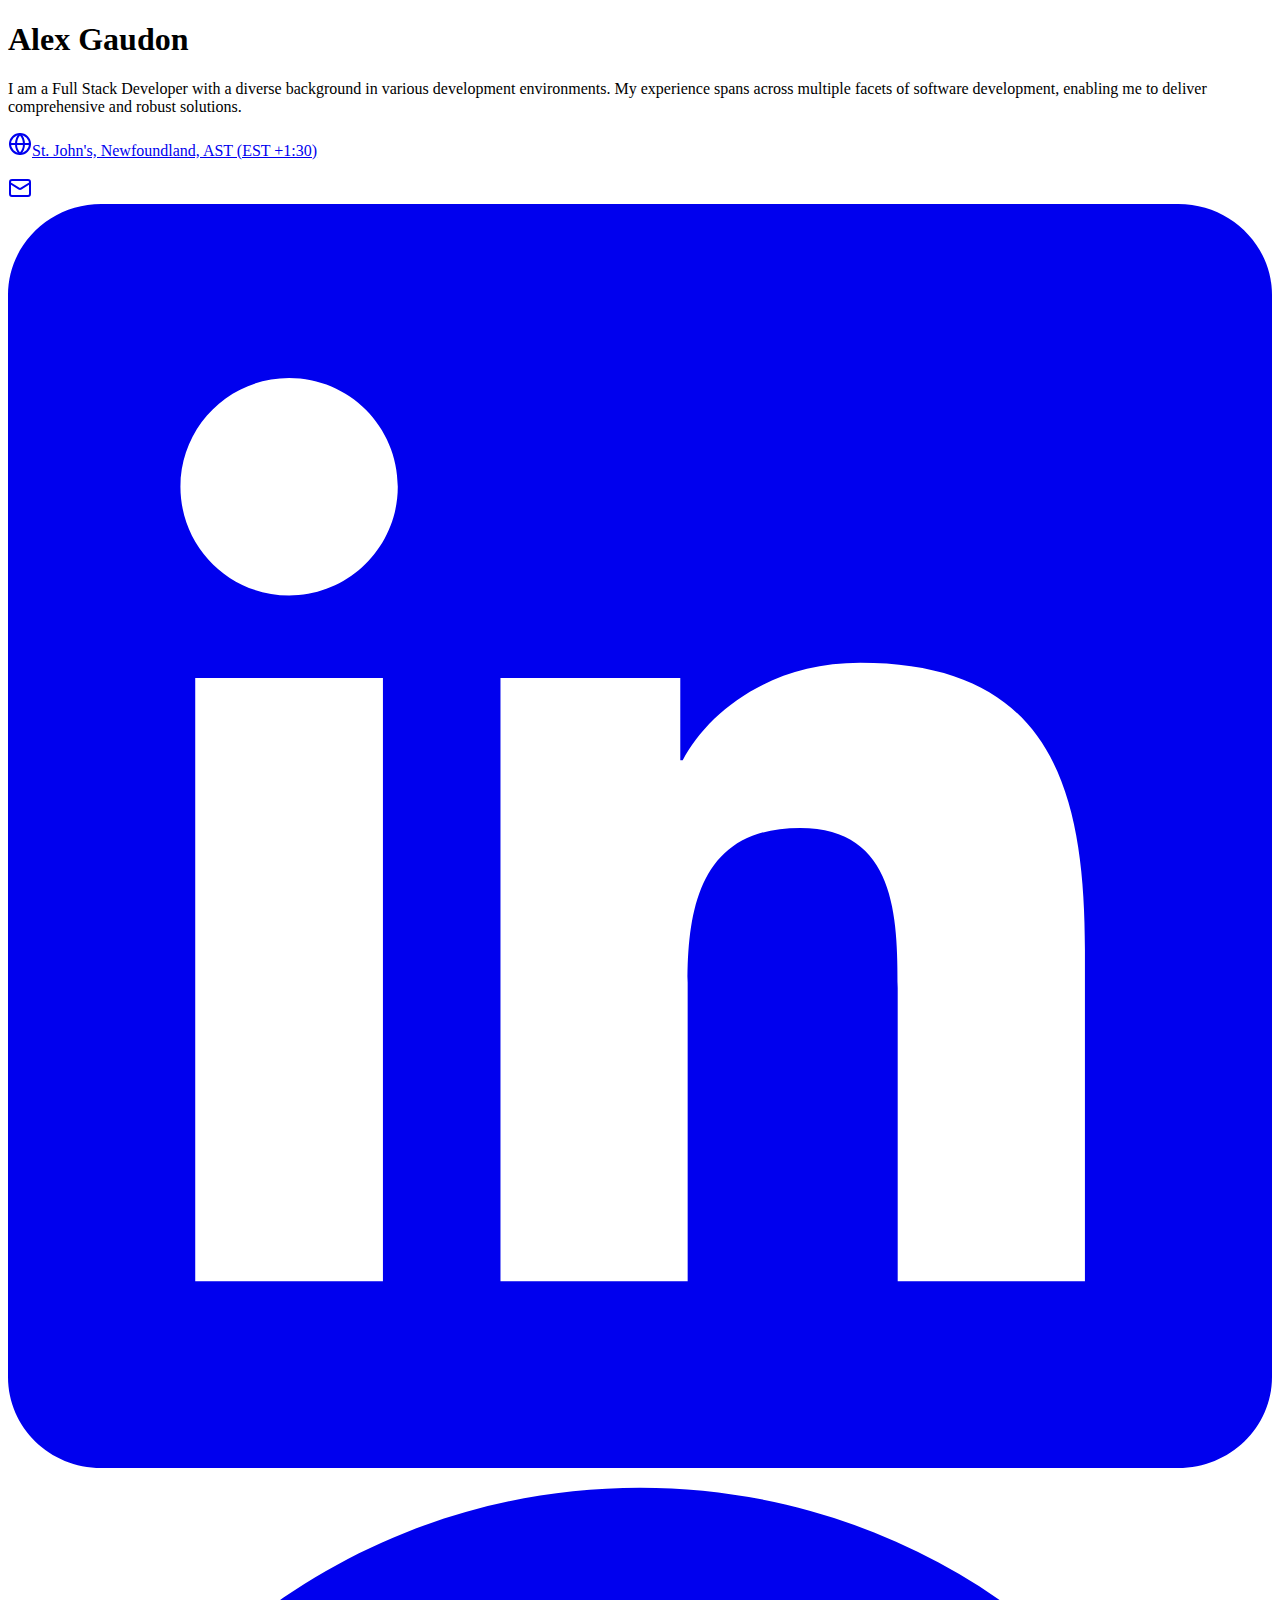
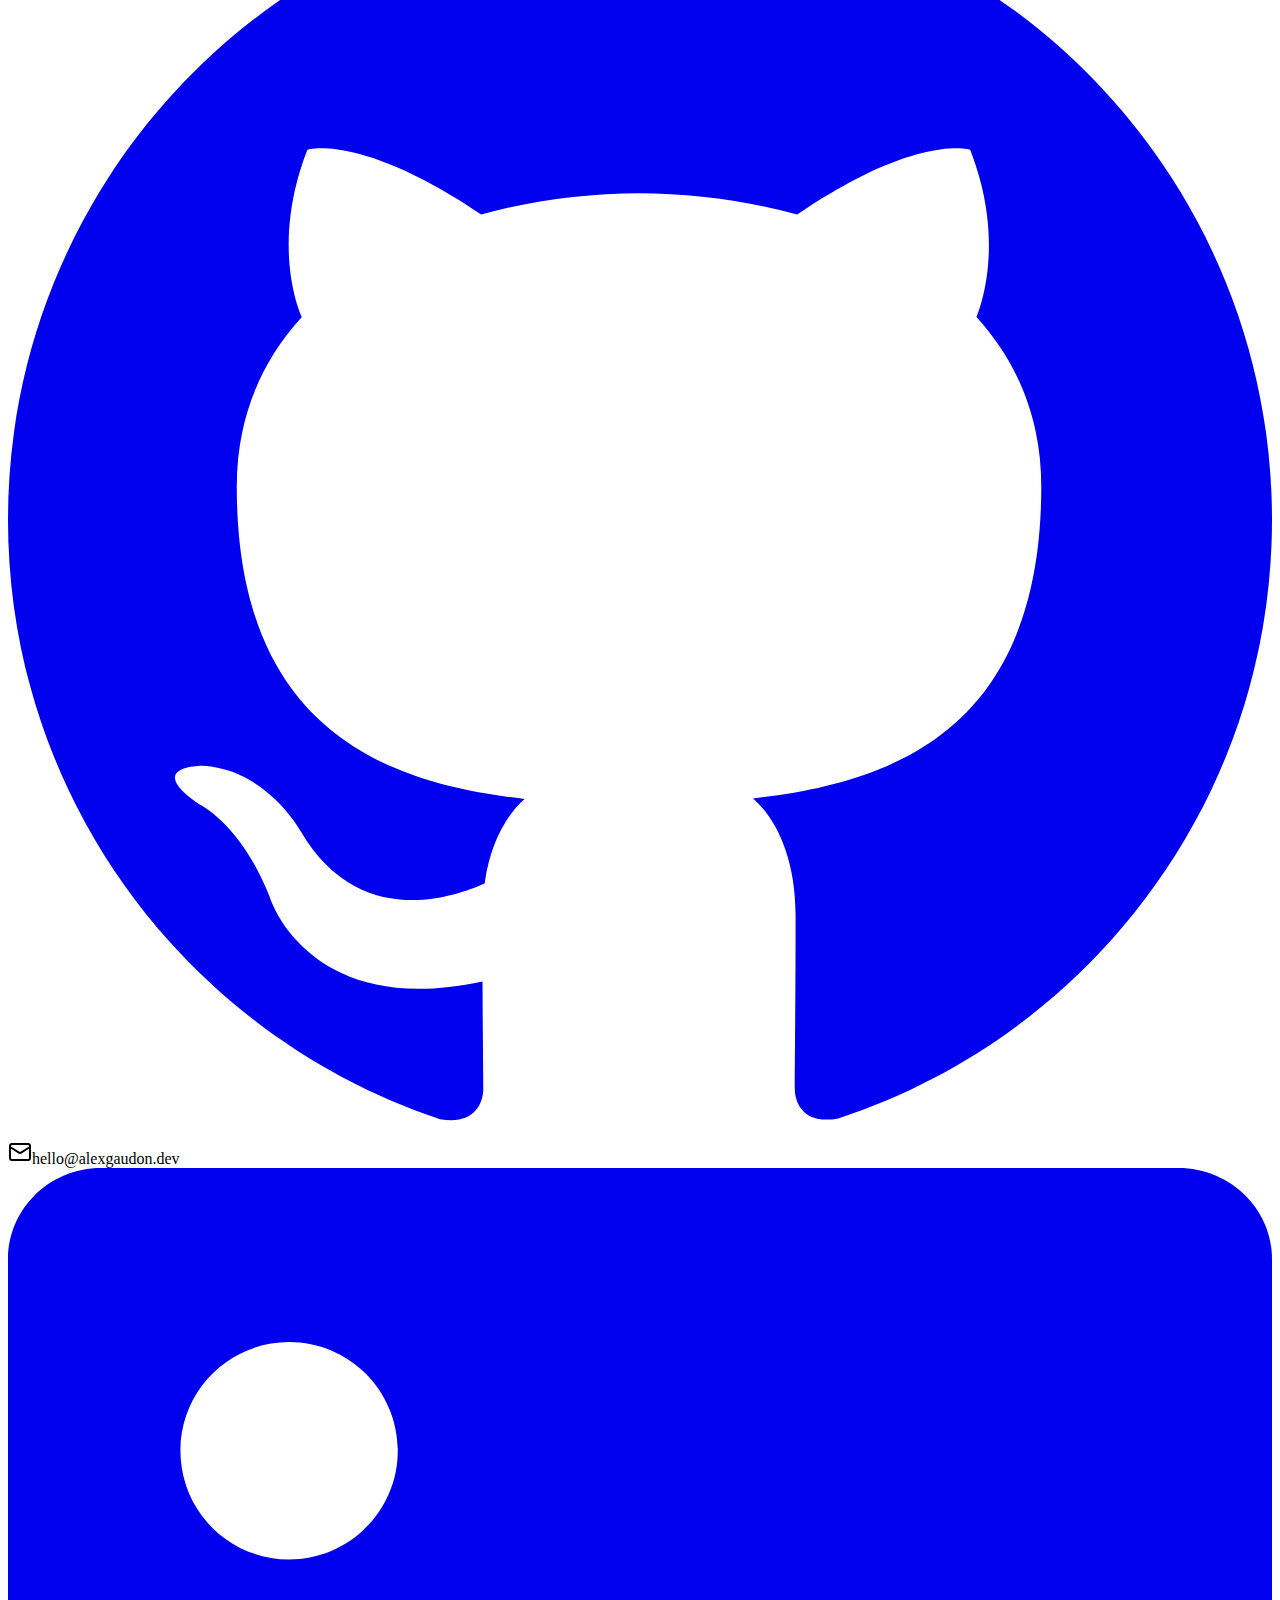
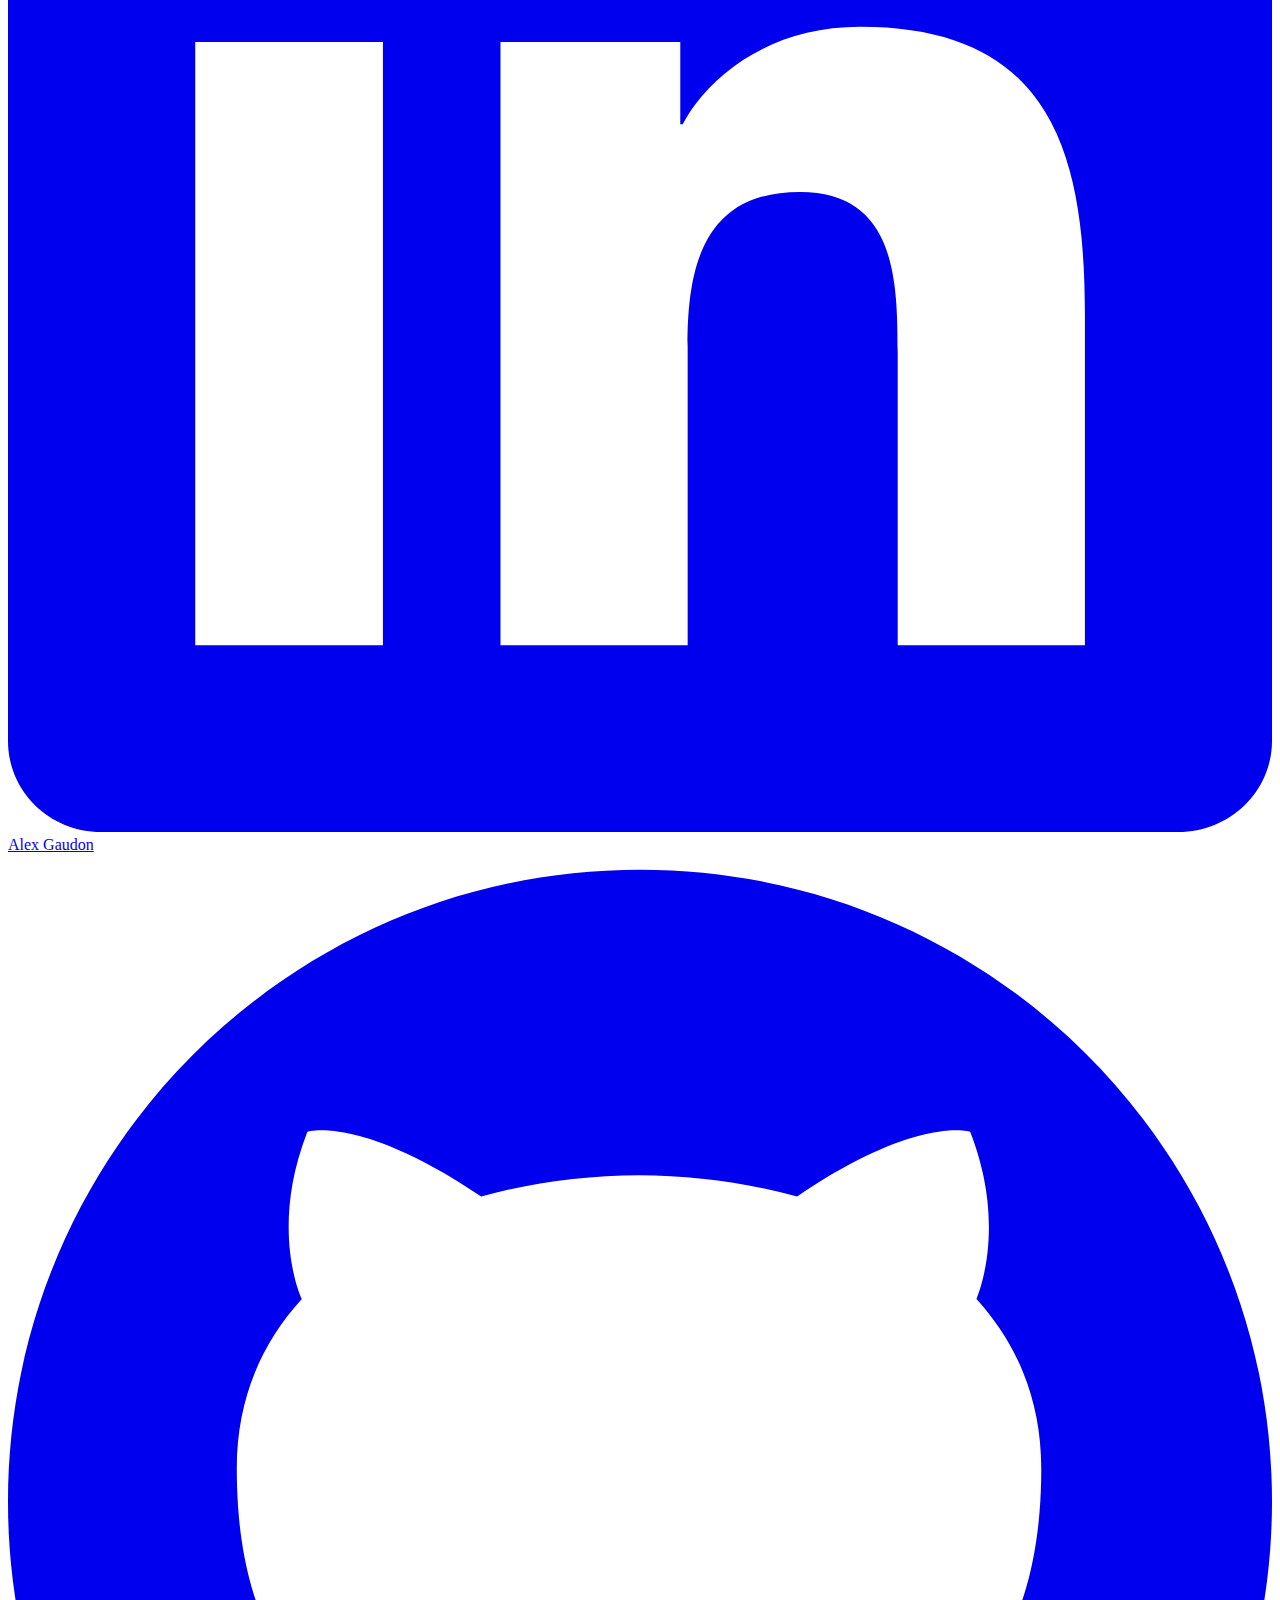
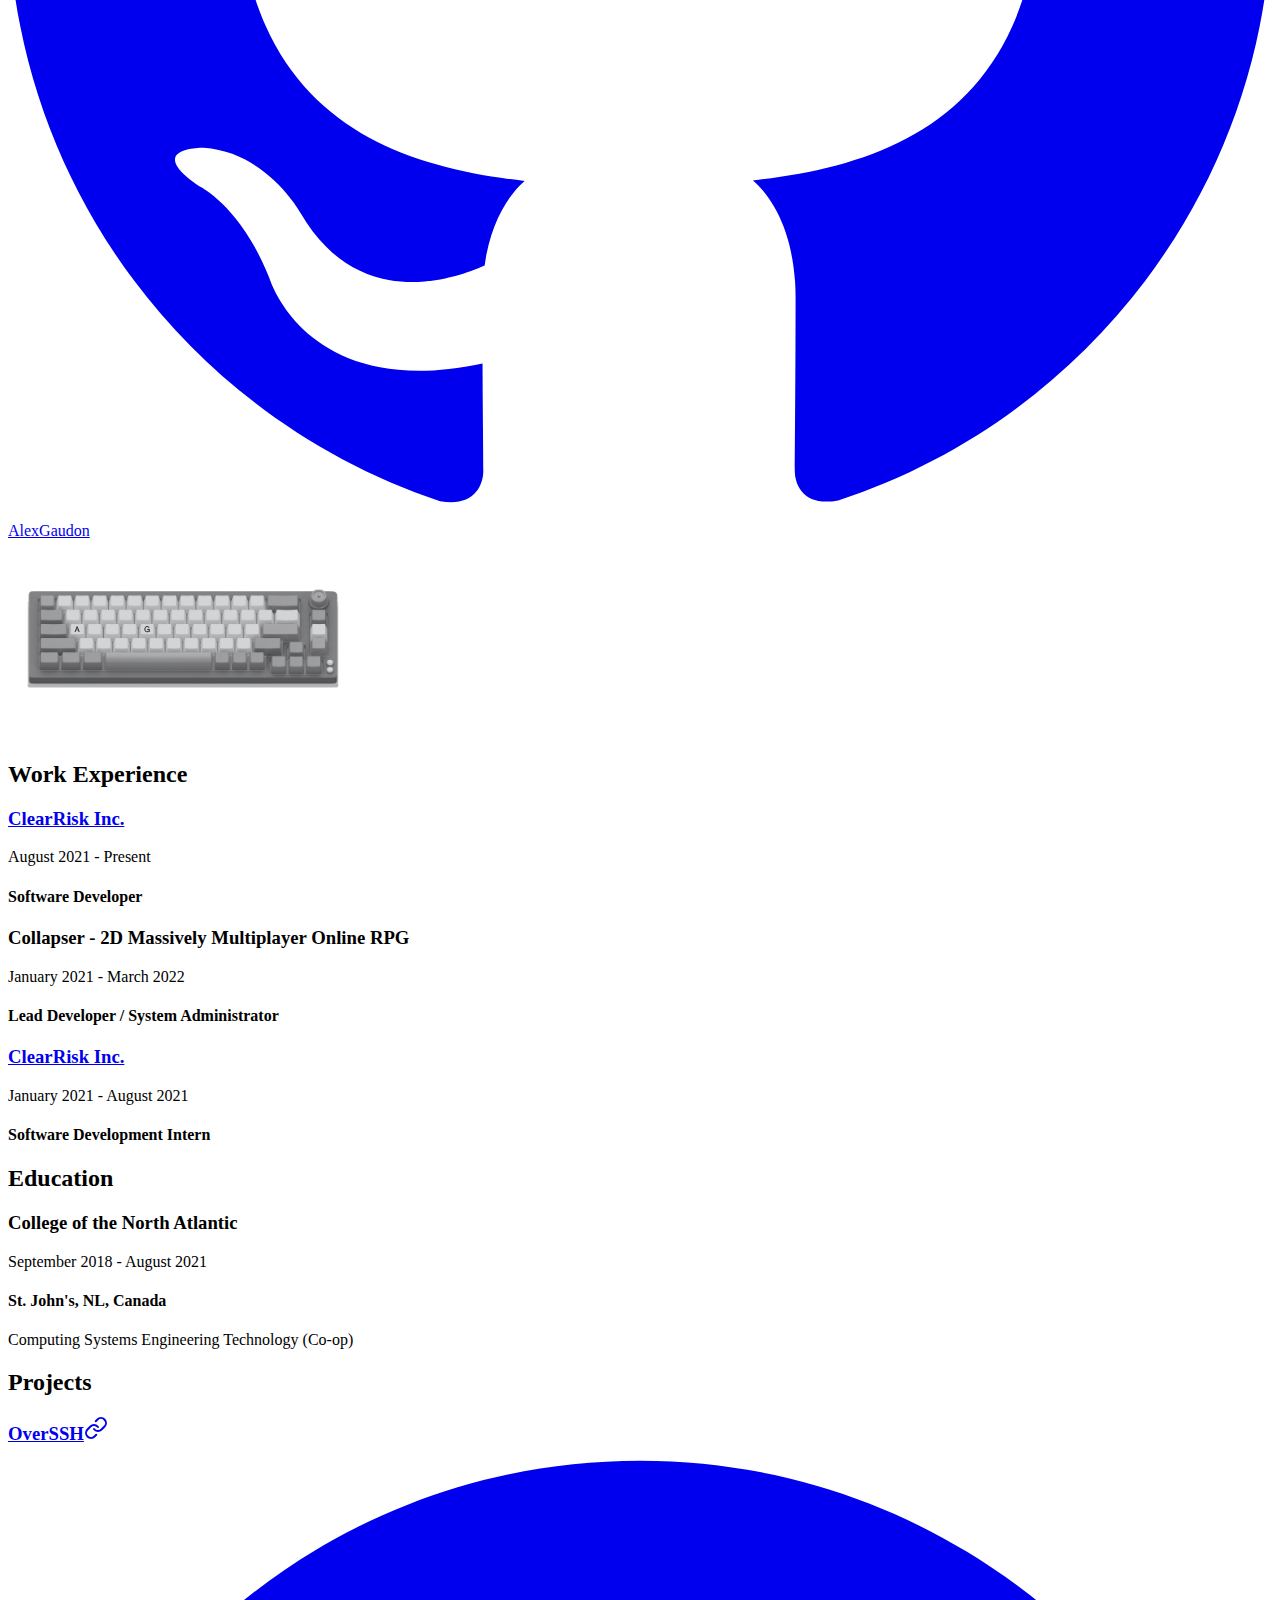
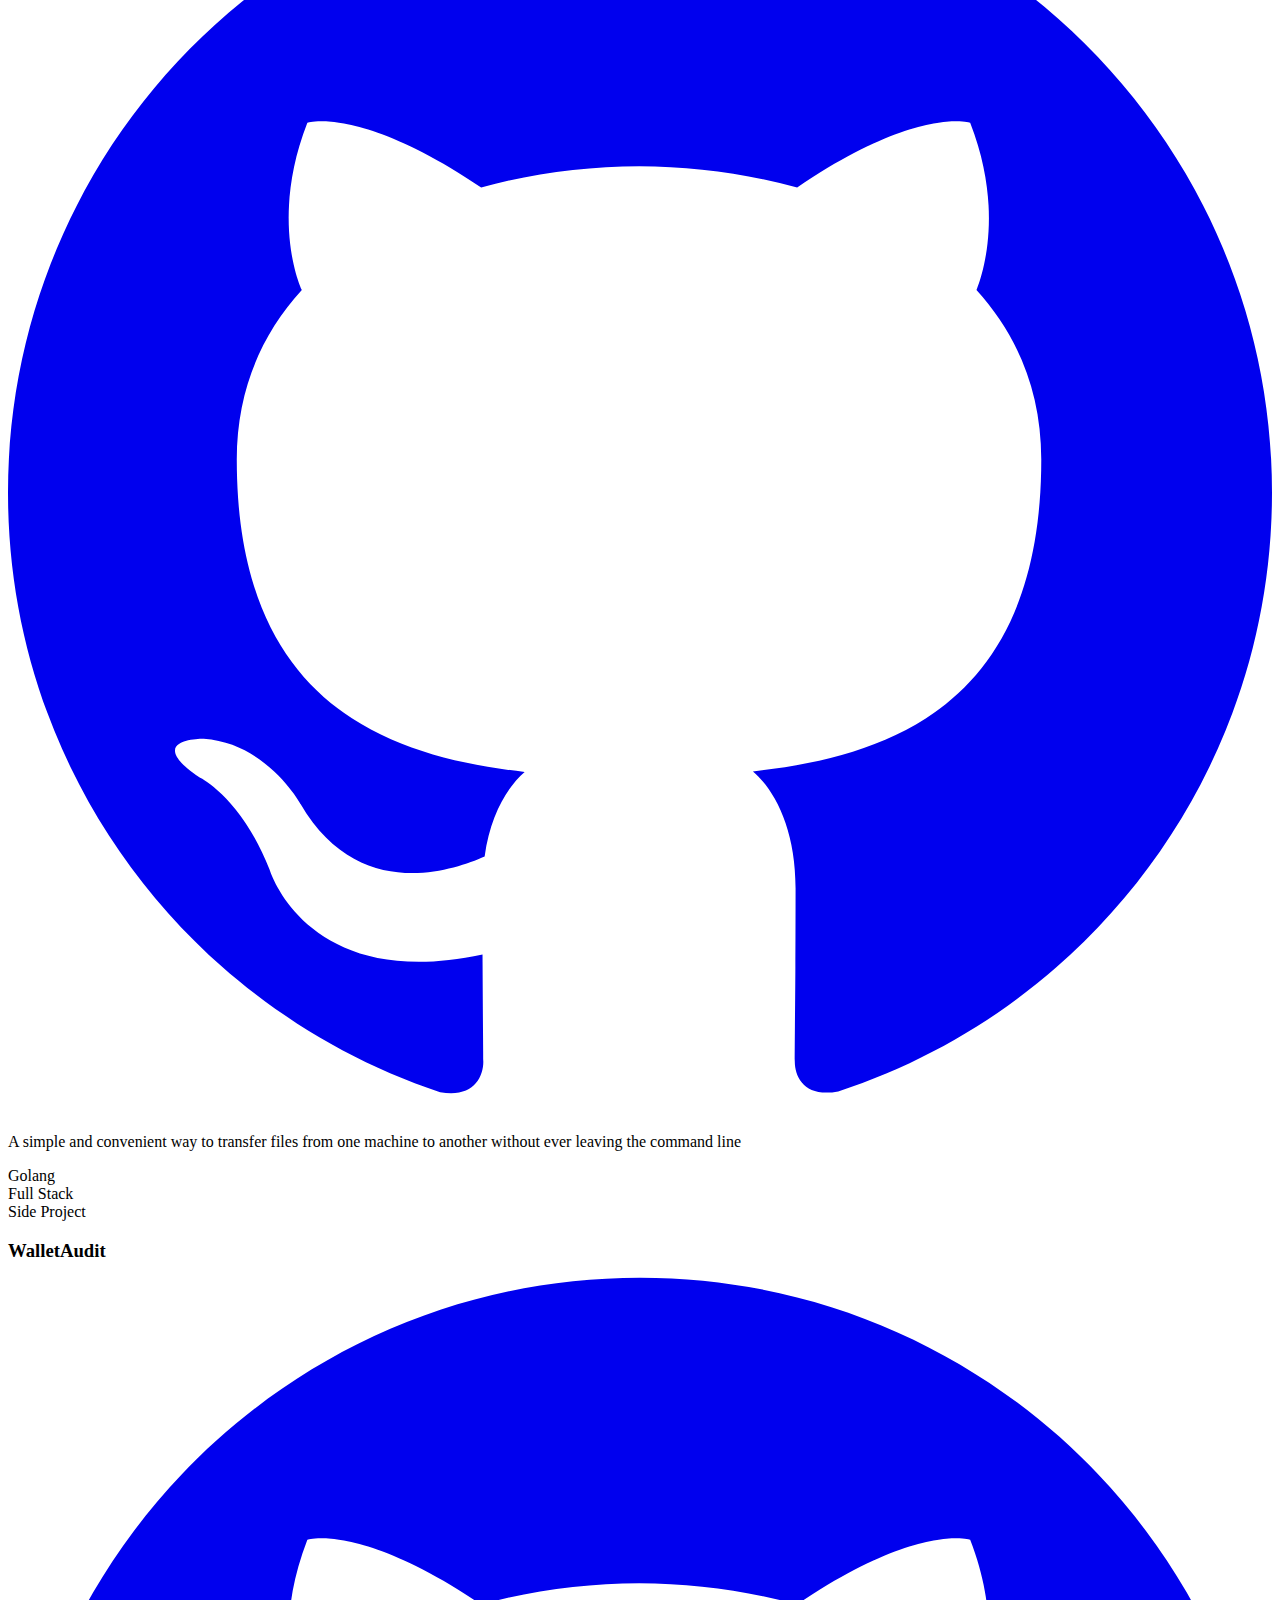
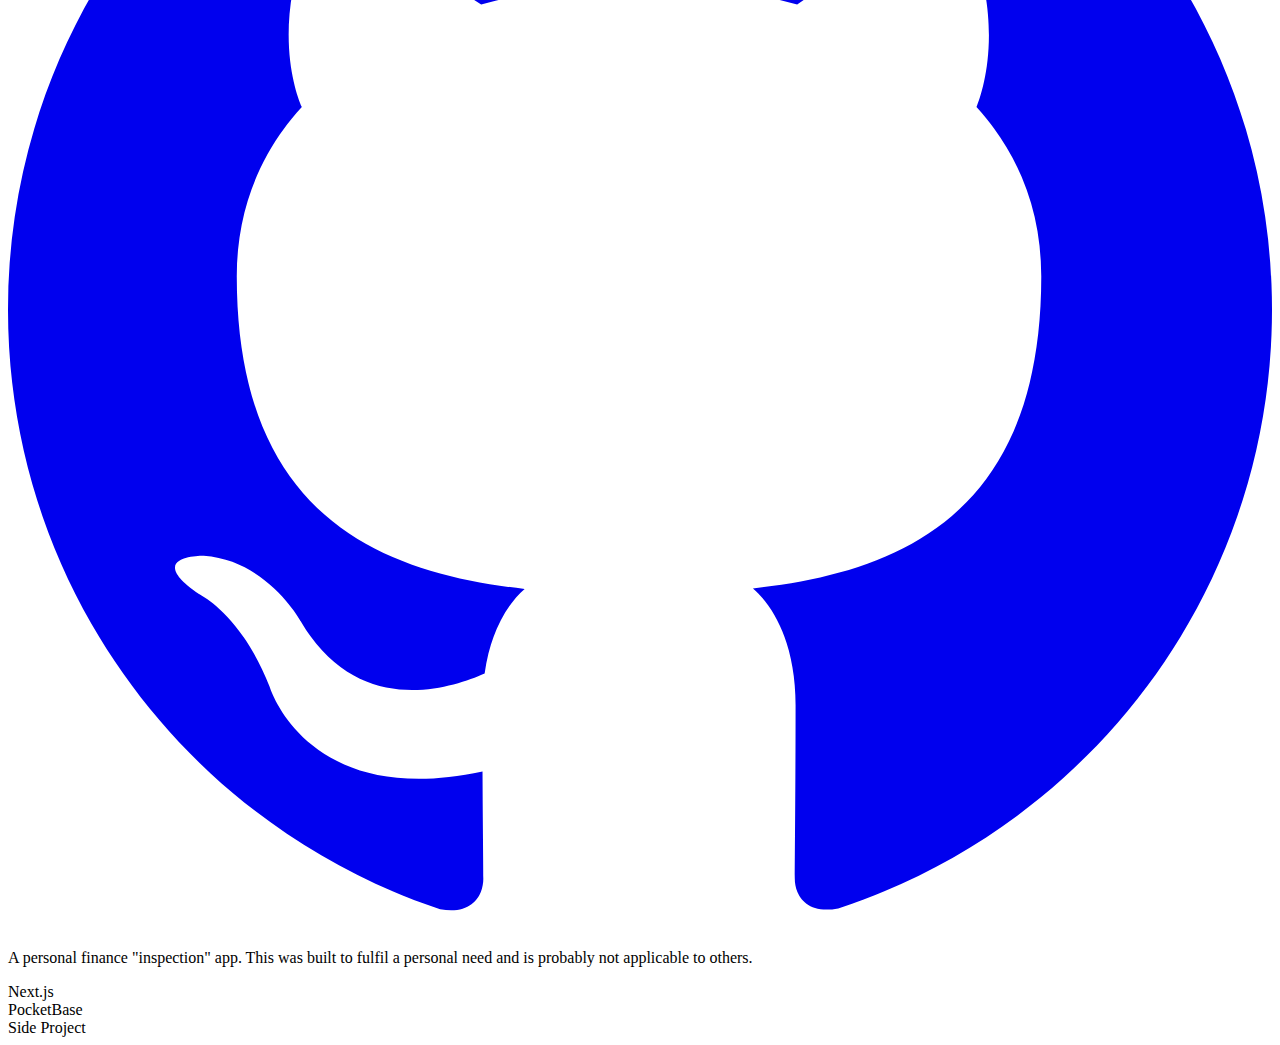
==== commit 10023fa5: "build" ====
--- a/index.html
+++ b/index.html
@@ -1 +1 @@
-<!DOCTYPE html><html lang="en"><head><meta charSet="utf-8"/><meta name="viewport" content="width=device-width, initial-scale=1"/><link rel="preload" href="https://alexgaudon.dev/_next/static/media/a34f9d1faa5f3315-s.p.woff2" as="font" crossorigin="" type="font/woff2"/><link rel="preload" as="image" href="/keyboard.svg"/><link rel="stylesheet" href="https://alexgaudon.dev/_next/static/css/852dea41659abbdf.css" crossorigin="" data-precedence="next"/><link rel="preload" as="script" fetchPriority="low" href="https://alexgaudon.dev/_next/static/chunks/webpack-3e2178f0b2be8a0f.js" crossorigin=""/><script src="https://alexgaudon.dev/_next/static/chunks/d16e89e2-b83affdc606a9d18.js" async="" crossorigin=""></script><script src="https://alexgaudon.dev/_next/static/chunks/543-1dce904b018b8ad5.js" async="" crossorigin=""></script><script src="https://alexgaudon.dev/_next/static/chunks/main-app-b4b3d05cffa6780d.js" async="" crossorigin=""></script><link rel="icon" href="/favicon.png" sizes="any"/><title>Alex Gaudon | Software Developer</title><meta name="description" content="I am a Full Stack Developer with a diverse background in various development environments. My experience spans across multiple facets of software development, enabling me to deliver comprehensive and robust solutions."/><meta name="next-size-adjust"/><script src="https://alexgaudon.dev/_next/static/chunks/polyfills-c67a75d1b6f99dc8.js" crossorigin="" noModule=""></script></head><body class="__className_82d59a"><div class="print:size-auto print:m-0"><div class="relative mx-auto scroll-my-12 p-4 md:p-16 print:p-12 overflow-auto container"><section class="space-y-8 print:space-y-6 bg-white mx-auto w-full max-w-5xl"><div class="flex justify-between items-center"><div class="flex-1 space-y-1 5"><h1 class="font-bold text-2xl">Alex Gaudon</h1><p class="max-w- font-medium text-muted-foreground text-pretty text-sm">I am a Full Stack Developer with a diverse background in various development environments. My experience spans across multiple facets of software development, enabling me to deliver comprehensive and robust solutions.</p><p class="items-center max-w-md font-bold font-medium text-muted-foreground text-pretty text-xs"><a class="inline-flex gap-x-1.5 hover:underline leading-none align-baseline" href="https://www.google.com/maps/place/St.+John&#x27;s,+NL/@47.4821589,-53.1592639,10z/data=!3m1!4b1!4m6!3m5!1s0x4b0ca38e6b0aa261:0x9e1fd4001f12261f!8m2!3d47.5556097!4d-52.7452511!16zL20vMGo4cDY?entry=ttu" target="_blank"><svg xmlns="http://www.w3.org/2000/svg" width="24" height="24" viewBox="0 0 24 24" fill="none" stroke="currentColor" stroke-width="2" stroke-linecap="round" stroke-linejoin="round" class="lucide lucide-globe size-3"><circle cx="12" cy="12" r="10"></circle><path d="M12 2a14.5 14.5 0 0 0 0 20 14.5 14.5 0 0 0 0-20"></path><path d="M2 12h20"></path></svg>St. John&#x27;s, Newfoundland, AST (EST +1:30)</a></p><div class="flex gap-x-1 print:hidden pt-1 font-medium text-muted-foreground text-sm"><a href="mailto:hello@alexgaudon.dev" class="inline-flex items-center justify-center whitespace-nowrap rounded-md text-sm font-medium transition-colors focus-visible:outline-none focus-visible:ring-1 focus-visible:ring-ring disabled:pointer-events-none disabled:opacity-50 border border-input bg-background shadow-sm hover:bg-accent hover:text-accent-foreground size-8"><svg xmlns="http://www.w3.org/2000/svg" width="24" height="24" viewBox="0 0 24 24" fill="none" stroke="currentColor" stroke-width="2" stroke-linecap="round" stroke-linejoin="round" class="lucide lucide-mail size-4"><rect width="20" height="16" x="2" y="4" rx="2"></rect><path d="m22 7-8.97 5.7a1.94 1.94 0 0 1-2.06 0L2 7"></path></svg></a><a href="https://www.linkedin.com/in/alexgaudon/" class="inline-flex items-center justify-center whitespace-nowrap rounded-md text-sm font-medium transition-colors focus-visible:outline-none focus-visible:ring-1 focus-visible:ring-ring disabled:pointer-events-none disabled:opacity-50 border border-input bg-background shadow-sm hover:bg-accent hover:text-accent-foreground size-8"><svg viewBox="0 0 24 24" xmlns="http://www.w3.org/2000/svg" class="size-4"><title>LinkedIn</title><path fill="currentColor" d="M20.447 20.452h-3.554v-5.569c0-1.328-.027-3.037-1.852-3.037-1.853 0-2.136 1.445-2.136 2.939v5.667H9.351V9h3.414v1.561h.046c.477-.9 1.637-1.85 3.37-1.85 3.601 0 4.267 2.37 4.267 5.455v6.286zM5.337 7.433c-1.144 0-2.063-.926-2.063-2.065 0-1.138.92-2.063 2.063-2.063 1.14 0 2.064.925 2.064 2.063 0 1.139-.925 2.065-2.064 2.065zm1.782 13.019H3.555V9h3.564v11.452zM22.225 0H1.771C.792 0 0 .774 0 1.729v20.542C0 23.227.792 24 1.771 24h20.451C23.2 24 24 23.227 24 22.271V1.729C24 .774 23.2 0 22.222 0h.003z"></path></svg></a><a href="https://github.com/AlexGaudon" class="inline-flex items-center justify-center whitespace-nowrap rounded-md text-sm font-medium transition-colors focus-visible:outline-none focus-visible:ring-1 focus-visible:ring-ring disabled:pointer-events-none disabled:opacity-50 border border-input bg-background shadow-sm hover:bg-accent hover:text-accent-foreground size-8"><svg viewBox="0 0 24 24" xmlns="http://www.w3.org/2000/svg" class="size-4"><path fill="currentColor" d="M12 .297c-6.63 0-12 5.373-12 12 0 5.303 3.438 9.8 8.205 11.385.6.113.82-.258.82-.577 0-.285-.01-1.04-.015-2.04-3.338.724-4.042-1.61-4.042-1.61C4.422 18.07 3.633 17.7 3.633 17.7c-1.087-.744.084-.729.084-.729 1.205.084 1.838 1.236 1.838 1.236 1.07 1.835 2.809 1.305 3.495.998.108-.776.417-1.305.76-1.605-2.665-.3-5.466-1.332-5.466-5.93 0-1.31.465-2.38 1.235-3.22-.135-.303-.54-1.523.105-3.176 0 0 1.005-.322 3.3 1.23.96-.267 1.98-.399 3-.405 1.02.006 2.04.138 3 .405 2.28-1.552 3.285-1.23 3.285-1.23.645 1.653.24 2.873.12 3.176.765.84 1.23 1.91 1.23 3.22 0 4.61-2.805 5.625-5.475 5.92.42.36.81 1.096.81 2.22 0 1.606-.015 2.896-.015 3.286 0 .315.21.69.825.57C20.565 22.092 24 17.592 24 12.297c0-6.627-5.373-12-12-12"></path></svg></a></div><div class="gap-x-2 hidden print:grid print:grid-cols-3 pt-1 font-medium text-muted-foreground text-sm"><div class="flex space-x-2"><svg xmlns="http://www.w3.org/2000/svg" width="24" height="24" viewBox="0 0 24 24" fill="none" stroke="currentColor" stroke-width="2" stroke-linecap="round" stroke-linejoin="round" class="lucide lucide-mail size-4"><rect width="20" height="16" x="2" y="4" rx="2"></rect><path d="m22 7-8.97 5.7a1.94 1.94 0 0 1-2.06 0L2 7"></path></svg><span class="ml-2">hello@alexgaudon.dev</span></div><div class="flex space-x-2"><a href="https://www.linkedin.com/in/alexgaudon/" class="flex"><svg viewBox="0 0 24 24" xmlns="http://www.w3.org/2000/svg" class="size-4"><title>LinkedIn</title><path fill="currentColor" d="M20.447 20.452h-3.554v-5.569c0-1.328-.027-3.037-1.852-3.037-1.853 0-2.136 1.445-2.136 2.939v5.667H9.351V9h3.414v1.561h.046c.477-.9 1.637-1.85 3.37-1.85 3.601 0 4.267 2.37 4.267 5.455v6.286zM5.337 7.433c-1.144 0-2.063-.926-2.063-2.065 0-1.138.92-2.063 2.063-2.063 1.14 0 2.064.925 2.064 2.063 0 1.139-.925 2.065-2.064 2.065zm1.782 13.019H3.555V9h3.564v11.452zM22.225 0H1.771C.792 0 0 .774 0 1.729v20.542C0 23.227.792 24 1.771 24h20.451C23.2 24 24 23.227 24 22.271V1.729C24 .774 23.2 0 22.222 0h.003z"></path></svg><span class="ml-2">Alex Gaudon</span></a></div><div class="flex space-x-2"><a href="https://www.github.com/alexgaudon/" class="flex"><svg viewBox="0 0 24 24" xmlns="http://www.w3.org/2000/svg" class="size-4"><path fill="currentColor" d="M12 .297c-6.63 0-12 5.373-12 12 0 5.303 3.438 9.8 8.205 11.385.6.113.82-.258.82-.577 0-.285-.01-1.04-.015-2.04-3.338.724-4.042-1.61-4.042-1.61C4.422 18.07 3.633 17.7 3.633 17.7c-1.087-.744.084-.729.084-.729 1.205.084 1.838 1.236 1.838 1.236 1.07 1.835 2.809 1.305 3.495.998.108-.776.417-1.305.76-1.605-2.665-.3-5.466-1.332-5.466-5.93 0-1.31.465-2.38 1.235-3.22-.135-.303-.54-1.523.105-3.176 0 0 1.005-.322 3.3 1.23.96-.267 1.98-.399 3-.405 1.02.006 2.04.138 3 .405 2.28-1.552 3.285-1.23 3.285-1.23.645 1.653.24 2.873.12 3.176.765.84 1.23 1.91 1.23 3.22 0 4.61-2.805 5.625-5.475 5.92.42.36.81 1.096.81 2.22 0 1.606-.015 2.896-.015 3.286 0 .315.21.69.825.57C20.565 22.092 24 17.592 24 12.297c0-6.627-5.373-12-12-12"></path></svg><span class="ml-2">AlexGaudon</span></a></div></div></div><img class="md:flex hidden print:hidden" src="/keyboard.svg" alt="keyboard for dramatic effect" width="350px"/></div><section class="flex flex-col gap-y-3 min-h-0"><h2 class="font-bold text-xl">Skills</h2><div class="flex flex-wrap gap-1"><div class="inline-flex items-center rounded-md border px-2.5 py-0.5 text-xs font-semibold transition-colors focus:outline-none focus:ring-2 focus:ring-ring focus:ring-offset-2 border-transparent bg-primary print:bg-secondary print:text-primary text-primary-foreground shadow print:shadow-none hover:bg-primary/80">TypeScript</div><div class="inline-flex items-center rounded-md border px-2.5 py-0.5 text-xs font-semibold transition-colors focus:outline-none focus:ring-2 focus:ring-ring focus:ring-offset-2 border-transparent bg-primary print:bg-secondary print:text-primary text-primary-foreground shadow print:shadow-none hover:bg-primary/80">React</div><div class="inline-flex items-center rounded-md border px-2.5 py-0.5 text-xs font-semibold transition-colors focus:outline-none focus:ring-2 focus:ring-ring focus:ring-offset-2 border-transparent bg-primary print:bg-secondary print:text-primary text-primary-foreground shadow print:shadow-none hover:bg-primary/80">NodeJS</div><div class="inline-flex items-center rounded-md border px-2.5 py-0.5 text-xs font-semibold transition-colors focus:outline-none focus:ring-2 focus:ring-ring focus:ring-offset-2 border-transparent bg-primary print:bg-secondary print:text-primary text-primary-foreground shadow print:shadow-none hover:bg-primary/80">AWS</div><div class="inline-flex items-center rounded-md border px-2.5 py-0.5 text-xs font-semibold transition-colors focus:outline-none focus:ring-2 focus:ring-ring focus:ring-offset-2 border-transparent bg-primary print:bg-secondary print:text-primary text-primary-foreground shadow print:shadow-none hover:bg-primary/80">DynamoDB</div><div class="inline-flex items-center rounded-md border px-2.5 py-0.5 text-xs font-semibold transition-colors focus:outline-none focus:ring-2 focus:ring-ring focus:ring-offset-2 border-transparent bg-primary print:bg-secondary print:text-primary text-primary-foreground shadow print:shadow-none hover:bg-primary/80">Docker</div><div class="inline-flex items-center rounded-md border px-2.5 py-0.5 text-xs font-semibold transition-colors focus:outline-none focus:ring-2 focus:ring-ring focus:ring-offset-2 border-transparent bg-primary print:bg-secondary print:text-primary text-primary-foreground shadow print:shadow-none hover:bg-primary/80">MySQL</div><div class="inline-flex items-center rounded-md border px-2.5 py-0.5 text-xs font-semibold transition-colors focus:outline-none focus:ring-2 focus:ring-ring focus:ring-offset-2 border-transparent bg-primary print:bg-secondary print:text-primary text-primary-foreground shadow print:shadow-none hover:bg-primary/80">PostgreSQL</div><div class="inline-flex items-center rounded-md border px-2.5 py-0.5 text-xs font-semibold transition-colors focus:outline-none focus:ring-2 focus:ring-ring focus:ring-offset-2 border-transparent bg-primary print:bg-secondary print:text-primary text-primary-foreground shadow print:shadow-none hover:bg-primary/80">Golang</div><div class="inline-flex items-center rounded-md border px-2.5 py-0.5 text-xs font-semibold transition-colors focus:outline-none focus:ring-2 focus:ring-ring focus:ring-offset-2 border-transparent bg-primary print:bg-secondary print:text-primary text-primary-foreground shadow print:shadow-none hover:bg-primary/80">Jenkins</div><div class="inline-flex items-center rounded-md border px-2.5 py-0.5 text-xs font-semibold transition-colors focus:outline-none focus:ring-2 focus:ring-ring focus:ring-offset-2 border-transparent bg-primary print:bg-secondary print:text-primary text-primary-foreground shadow print:shadow-none hover:bg-primary/80">Linux</div><div class="inline-flex items-center rounded-md border px-2.5 py-0.5 text-xs font-semibold transition-colors focus:outline-none focus:ring-2 focus:ring-ring focus:ring-offset-2 border-transparent bg-primary print:bg-secondary print:text-primary text-primary-foreground shadow print:shadow-none hover:bg-primary/80">MongoDB</div><div class="inline-flex items-center rounded-md border px-2.5 py-0.5 text-xs font-semibold transition-colors focus:outline-none focus:ring-2 focus:ring-ring focus:ring-offset-2 border-transparent bg-primary print:bg-secondary print:text-primary text-primary-foreground shadow print:shadow-none hover:bg-primary/80">Python</div><div class="inline-flex items-center rounded-md border px-2.5 py-0.5 text-xs font-semibold transition-colors focus:outline-none focus:ring-2 focus:ring-ring focus:ring-offset-2 border-transparent bg-primary print:bg-secondary print:text-primary text-primary-foreground shadow print:shadow-none hover:bg-primary/80">Salesforce</div></div></section><section class="flex flex-col gap-y-3 min-h-0"><h2 class="font-bold text-xl">Work Experience</h2><div class="rounded-xl bg-card text-card-foreground"><div class="flex flex-col"><div class="flex justify-between items-center gap-x-2 text-base"><h3 class="inline-flex justify-center items-center gap-x-1 font-semibold leading-none"><a class="hover:underline" href="https://www.clearrisk.com/about-clearrisk">ClearRisk Inc.</a><span class="inline-flex gap-x-1"></span></h3><div class="text-gray-500 text-s tabular-nums">August 2021<!-- --> - <!-- -->Present</div></div><h4 class="font-medium text-s leading-none">Software Developer</h4></div><div class="p-6 pt-0 mt-2 font-medium text-muted-foreground text-pretty text-sm"><p>• <!-- -->Developed a CI/CD pipeline that leveraged AWS resources to meet usage spikes.</p><p>• <!-- -->Collaborated with other developers to create a custom Salesforce file system, backed by AWS S3.</p><p>• <!-- -->Lead development of a tool to simplify the migration to the custom Salesforce file system using API Gateway, Lambda and SQS.</p><p>• <!-- -->Extracted and manipulated customer usage data to assist the Customer Success team monitor key data points for possible churn red flags.</p><p>• <!-- -->Lead creation and maintenance of a code review guideline document to promote consistency across code reviews.</p><p>• <!-- -->Created onboarding documentation for other developers.</p></div></div><div class="rounded-xl bg-card text-card-foreground"><div class="flex flex-col"><div class="flex justify-between items-center gap-x-2 text-base"><h3 class="inline-flex justify-center items-center gap-x-1 font-semibold leading-none">Collapser - 2D Massively Multiplayer Online RPG<span class="inline-flex gap-x-1"></span></h3><div class="text-gray-500 text-s tabular-nums">January 2021<!-- --> - <!-- -->March 2022</div></div><h4 class="font-medium text-s leading-none">Lead Developer / System Administrator</h4></div><div class="p-6 pt-0 mt-2 font-medium text-muted-foreground text-pretty text-sm"><p>• <!-- -->Sole system administrator responsible for maintaining services, handling 300 daily active users.</p><p>• <!-- -->Integrated a payment system using Stripe to handle 150-200 transactions monthly, processing ~$50,000 USD annually.</p><p>• <!-- -->Developed new functionality based on user stories created by the Content Creation team.</p></div></div><div class="rounded-xl bg-card text-card-foreground"><div class="flex flex-col"><div class="flex justify-between items-center gap-x-2 text-base"><h3 class="inline-flex justify-center items-center gap-x-1 font-semibold leading-none"><a class="hover:underline" href="https://www.clearrisk.com/about-clearrisk">ClearRisk Inc.</a><span class="inline-flex gap-x-1"></span></h3><div class="text-gray-500 text-s tabular-nums">January 2021<!-- --> - <!-- -->August 2021</div></div><h4 class="font-medium text-s leading-none">Software Development Intern</h4></div><div class="p-6 pt-0 mt-2 font-medium text-muted-foreground text-pretty text-sm"><p>• <!-- -->Rewrote the financial system inside the core product, simplifying user input from 12 fields down to three.</p><p>• <!-- -->Worked closely with the ClearRisk Product Management team, as well as customers, to understand client business needs and translate them into custom system functionalities.</p><p>• <!-- -->Ensured that core product architecture is scalable and reliable in alignment with company growth plans.</p><p>• <!-- -->Monitored industry news and platform newsletters in order to keep constantly apprised of new development and features in Salesforce in order to provide customers with the most up-to-date functionalities and support the betterment and evolution of the product.</p></div></div></section><section class="flex flex-col gap-y-3 min-h-0"><h2 class="font-bold text-xl">Education</h2><div class="rounded-xl bg-card text-card-foreground"><div class="flex flex-col"><div class="flex justify-between items-center gap-x-2 text-base"><h3 class="inline-flex justify-center items-center gap-x-1 font-semibold leading-none"><p>College of the North Atlantic</p></h3><div class="text-gray-500 text-s tabular-nums">September 2018<!-- --> - <!-- -->August 2021</div></div><h4 class="font-medium text-s leading-none">St. John&#x27;s, NL, Canada</h4></div><div class="p-6 pt-0 mt-2 text-sm">Computing Systems Engineering Technology (Co-op)</div></div></section><section class="flex flex-col gap-y-3 scroll-mb-16 print-force-new-page min-h-0"><h2 class="font-bold text-xl">Projects</h2><div class="gap-3 print:gap-2 grid grid-cols-1 md:grid-cols-2 lg:grid-cols-3 print:grid-cols-3 -mx-3"><div class="rounded-xl bg-card text-card-foreground flex flex-col border-muted p-3 border overflow-hidden"><div class="flex flex-col"><div class="space-y-1"><h3 class="font-semibold tracking-tight flex text-base"><div class="flex space-x-2"><a href="https://overs.sh">OverSSH</a><a href="https://overs.sh" class="my-auto"><svg xmlns="http://www.w3.org/2000/svg" width="24" height="24" viewBox="0 0 24 24" fill="none" stroke="currentColor" stroke-width="2" stroke-linecap="round" stroke-linejoin="round" class="lucide lucide-link w-4 h-4"><path d="M10 13a5 5 0 0 0 7.54.54l3-3a5 5 0 0 0-7.07-7.07l-1.72 1.71"></path><path d="M14 11a5 5 0 0 0-7.54-.54l-3 3a5 5 0 0 0 7.07 7.07l1.71-1.71"></path></svg></a><a href="https://github.com/AlexGaudon/overs.sh" class="flex justify-center items-center my-auto"><svg viewBox="0 0 24 24" xmlns="http://www.w3.org/2000/svg" class="size-4"><path fill="currentColor" d="M12 .297c-6.63 0-12 5.373-12 12 0 5.303 3.438 9.8 8.205 11.385.6.113.82-.258.82-.577 0-.285-.01-1.04-.015-2.04-3.338.724-4.042-1.61-4.042-1.61C4.422 18.07 3.633 17.7 3.633 17.7c-1.087-.744.084-.729.084-.729 1.205.084 1.838 1.236 1.838 1.236 1.07 1.835 2.809 1.305 3.495.998.108-.776.417-1.305.76-1.605-2.665-.3-5.466-1.332-5.466-5.93 0-1.31.465-2.38 1.235-3.22-.135-.303-.54-1.523.105-3.176 0 0 1.005-.322 3.3 1.23.96-.267 1.98-.399 3-.405 1.02.006 2.04.138 3 .405 2.28-1.552 3.285-1.23 3.285-1.23.645 1.653.24 2.873.12 3.176.765.84 1.23 1.91 1.23 3.22 0 4.61-2.805 5.625-5.475 5.92.42.36.81 1.096.81 2.22 0 1.606-.015 2.896-.015 3.286 0 .315.21.69.825.57C20.565 22.092 24 17.592 24 12.297c0-6.627-5.373-12-12-12"></path></svg></a></div></h3><p class="text-sm text-muted-foreground">A simple and convenient way to transfer files from one machine to another without ever leaving the command line</p><div class="space-x-2"><div class="inline-flex items-center rounded-md border px-2.5 py-0.5 text-xs font-semibold transition-colors focus:outline-none focus:ring-2 focus:ring-ring focus:ring-offset-2 border-transparent bg-primary print:bg-secondary print:text-primary text-primary-foreground shadow print:shadow-none hover:bg-primary/80">Golang</div><div class="inline-flex items-center rounded-md border px-2.5 py-0.5 text-xs font-semibold transition-colors focus:outline-none focus:ring-2 focus:ring-ring focus:ring-offset-2 border-transparent bg-primary print:bg-secondary print:text-primary text-primary-foreground shadow print:shadow-none hover:bg-primary/80">Full Stack</div><div class="inline-flex items-center rounded-md border px-2.5 py-0.5 text-xs font-semibold transition-colors focus:outline-none focus:ring-2 focus:ring-ring focus:ring-offset-2 border-transparent bg-primary print:bg-secondary print:text-primary text-primary-foreground shadow print:shadow-none hover:bg-primary/80">Side Project</div></div></div></div></div><div class="rounded-xl bg-card text-card-foreground flex flex-col border-muted p-3 border overflow-hidden"><div class="flex flex-col"><div class="space-y-1"><h3 class="font-semibold tracking-tight flex text-base"><div class="flex space-x-2"><a>WalletAudit</a><a href="https://github.com/AlexGaudon/wallet-audit/" class="flex justify-center items-center my-auto"><svg viewBox="0 0 24 24" xmlns="http://www.w3.org/2000/svg" class="size-4"><path fill="currentColor" d="M12 .297c-6.63 0-12 5.373-12 12 0 5.303 3.438 9.8 8.205 11.385.6.113.82-.258.82-.577 0-.285-.01-1.04-.015-2.04-3.338.724-4.042-1.61-4.042-1.61C4.422 18.07 3.633 17.7 3.633 17.7c-1.087-.744.084-.729.084-.729 1.205.084 1.838 1.236 1.838 1.236 1.07 1.835 2.809 1.305 3.495.998.108-.776.417-1.305.76-1.605-2.665-.3-5.466-1.332-5.466-5.93 0-1.31.465-2.38 1.235-3.22-.135-.303-.54-1.523.105-3.176 0 0 1.005-.322 3.3 1.23.96-.267 1.98-.399 3-.405 1.02.006 2.04.138 3 .405 2.28-1.552 3.285-1.23 3.285-1.23.645 1.653.24 2.873.12 3.176.765.84 1.23 1.91 1.23 3.22 0 4.61-2.805 5.625-5.475 5.92.42.36.81 1.096.81 2.22 0 1.606-.015 2.896-.015 3.286 0 .315.21.69.825.57C20.565 22.092 24 17.592 24 12.297c0-6.627-5.373-12-12-12"></path></svg></a></div></h3><p class="text-sm text-muted-foreground">A personal finance &quot;inspection&quot; app. This was built to fulfil a personal need and is probably not applicable to others.</p><div class="space-x-2"><div class="inline-flex items-center rounded-md border px-2.5 py-0.5 text-xs font-semibold transition-colors focus:outline-none focus:ring-2 focus:ring-ring focus:ring-offset-2 border-transparent bg-primary print:bg-secondary print:text-primary text-primary-foreground shadow print:shadow-none hover:bg-primary/80">Next.js</div><div class="inline-flex items-center rounded-md border px-2.5 py-0.5 text-xs font-semibold transition-colors focus:outline-none focus:ring-2 focus:ring-ring focus:ring-offset-2 border-transparent bg-primary print:bg-secondary print:text-primary text-primary-foreground shadow print:shadow-none hover:bg-primary/80">PocketBase</div><div class="inline-flex items-center rounded-md border px-2.5 py-0.5 text-xs font-semibold transition-colors focus:outline-none focus:ring-2 focus:ring-ring focus:ring-offset-2 border-transparent bg-primary print:bg-secondary print:text-primary text-primary-foreground shadow print:shadow-none hover:bg-primary/80">Side Project</div></div></div></div></div></div></section></section></div></div><script src="https://alexgaudon.dev/_next/static/chunks/webpack-3e2178f0b2be8a0f.js" crossorigin="" async=""></script><script>(self.__next_f=self.__next_f||[]).push([0]);self.__next_f.push([2,null])</script><script>self.__next_f.push([1,"1:HL[\"https://alexgaudon.dev/_next/static/media/a34f9d1faa5f3315-s.p.woff2\",\"font\",{\"crossOrigin\":\"\",\"type\":\"font/woff2\"}]\n2:HL[\"https://alexgaudon.dev/_next/static/css/852dea41659abbdf.css\",\"style\",{\"crossOrigin\":\"\"}]\n0:\"$L3\"\n"])</script><script>self.__next_f.push([1,"4:I[8546,[],\"\"]\n6:I[1949,[],\"\"]\n7:I[881,[],\"\"]\n9:I[3076,[],\"\"]\n"])</script><script>self.__next_f.push([1,"3:[[[\"$\",\"link\",\"0\",{\"rel\":\"stylesheet\",\"href\":\"https://alexgaudon.dev/_next/static/css/852dea41659abbdf.css\",\"precedence\":\"next\",\"crossOrigin\":\"\"}]],[\"$\",\"$L4\",null,{\"buildId\":\"hXcVTfD9Wu0DpgExySWAU\",\"assetPrefix\":\"https://alexgaudon.dev\",\"initialCanonicalUrl\":\"/\",\"initialTree\":[\"\",{\"children\":[\"__PAGE__\",{}]},\"$undefined\",\"$undefined\",true],\"initialSeedData\":[\"\",{\"children\":[\"__PAGE__\",{},[\"$L5\",[\"$\",\"div\",null,{\"className\":\"relative mx-auto scroll-my-12 p-4 md:p-16 print:p-12 overflow-auto container\",\"children\":[\"$\",\"section\",null,{\"className\":\"space-y-8 print:space-y-6 bg-white mx-auto w-full max-w-5xl\",\"children\":[[\"$\",\"div\",null,{\"className\":\"flex justify-between items-center\",\"children\":[[\"$\",\"div\",null,{\"className\":\"flex-1 space-y-1 5\",\"children\":[[\"$\",\"h1\",null,{\"className\":\"font-bold text-2xl\",\"children\":\"Alex Gaudon\"}],[\"$\",\"p\",null,{\"className\":\"max-w- font-medium text-muted-foreground text-pretty text-sm\",\"children\":\"I am a Full Stack Developer with a diverse background in various development environments. My experience spans across multiple facets of software development, enabling me to deliver comprehensive and robust solutions.\"}],[\"$\",\"p\",null,{\"className\":\"items-center max-w-md font-bold font-medium text-muted-foreground text-pretty text-xs\",\"children\":[\"$\",\"a\",null,{\"className\":\"inline-flex gap-x-1.5 hover:underline leading-none align-baseline\",\"href\":\"https://www.google.com/maps/place/St.+John's,+NL/@47.4821589,-53.1592639,10z/data=!3m1!4b1!4m6!3m5!1s0x4b0ca38e6b0aa261:0x9e1fd4001f12261f!8m2!3d47.5556097!4d-52.7452511!16zL20vMGo4cDY?entry=ttu\",\"target\":\"_blank\",\"children\":[[\"$\",\"svg\",null,{\"xmlns\":\"http://www.w3.org/2000/svg\",\"width\":24,\"height\":24,\"viewBox\":\"0 0 24 24\",\"fill\":\"none\",\"stroke\":\"currentColor\",\"strokeWidth\":2,\"strokeLinecap\":\"round\",\"strokeLinejoin\":\"round\",\"className\":\"lucide lucide-globe size-3\",\"children\":[[\"$\",\"circle\",\"1mglay\",{\"cx\":\"12\",\"cy\":\"12\",\"r\":\"10\"}],[\"$\",\"path\",\"13o1zl\",{\"d\":\"M12 2a14.5 14.5 0 0 0 0 20 14.5 14.5 0 0 0 0-20\"}],[\"$\",\"path\",\"9i4pu4\",{\"d\":\"M2 12h20\"}],\"$undefined\"]}],\"St. John's, Newfoundland, AST (EST +1:30)\"]}]}],[\"$\",\"div\",null,{\"className\":\"flex gap-x-1 print:hidden pt-1 font-medium text-muted-foreground text-sm\",\"children\":[[\"$\",\"a\",null,{\"href\":\"mailto:hello@alexgaudon.dev\",\"children\":[\"$\",\"svg\",null,{\"xmlns\":\"http://www.w3.org/2000/svg\",\"width\":24,\"height\":24,\"viewBox\":\"0 0 24 24\",\"fill\":\"none\",\"stroke\":\"currentColor\",\"strokeWidth\":2,\"strokeLinecap\":\"round\",\"strokeLinejoin\":\"round\",\"className\":\"lucide lucide-mail size-4\",\"children\":[[\"$\",\"rect\",\"18n3k1\",{\"width\":\"20\",\"height\":\"16\",\"x\":\"2\",\"y\":\"4\",\"rx\":\"2\"}],[\"$\",\"path\",\"1ocrg3\",{\"d\":\"m22 7-8.97 5.7a1.94 1.94 0 0 1-2.06 0L2 7\"}],\"$undefined\"]}],\"className\":\"inline-flex items-center justify-center whitespace-nowrap rounded-md text-sm font-medium transition-colors focus-visible:outline-none focus-visible:ring-1 focus-visible:ring-ring disabled:pointer-events-none disabled:opacity-50 border border-input bg-background shadow-sm hover:bg-accent hover:text-accent-foreground size-8\"}],[\"$\",\"a\",null,{\"href\":\"https://www.linkedin.com/in/alexgaudon/\",\"children\":[\"$\",\"svg\",null,{\"viewBox\":\"0 0 24 24\",\"xmlns\":\"http://www.w3.org/2000/svg\",\"className\":\"size-4\",\"children\":[[\"$\",\"title\",null,{\"children\":\"LinkedIn\"}],[\"$\",\"path\",null,{\"fill\":\"currentColor\",\"d\":\"M20.447 20.452h-3.554v-5.569c0-1.328-.027-3.037-1.852-3.037-1.853 0-2.136 1.445-2.136 2.939v5.667H9.351V9h3.414v1.561h.046c.477-.9 1.637-1.85 3.37-1.85 3.601 0 4.267 2.37 4.267 5.455v6.286zM5.337 7.433c-1.144 0-2.063-.926-2.063-2.065 0-1.138.92-2.063 2.063-2.063 1.14 0 2.064.925 2.064 2.063 0 1.139-.925 2.065-2.064 2.065zm1.782 13.019H3.555V9h3.564v11.452zM22.225 0H1.771C.792 0 0 .774 0 1.729v20.542C0 23.227.792 24 1.771 24h20.451C23.2 24 24 23.227 24 22.271V1.729C24 .774 23.2 0 22.222 0h.003z\"}]]}],\"className\":\"inline-flex items-center justify-center whitespace-nowrap rounded-md text-sm font-medium transition-colors focus-visible:outline-none focus-visible:ring-1 focus-visible:ring-ring disabled:pointer-events-none disabled:opacity-50 border border-input bg-background shadow-sm hover:bg-accent hover:text-accent-foreground size-8\"}],[\"$\",\"a\",null,{\"href\":\"https://github.com/AlexGaudon\",\"children\":[\"$\",\"svg\",null,{\"viewBox\":\"0 0 24 24\",\"xmlns\":\"http://www.w3.org/2000/svg\",\"className\":\"size-4\",\"children\":[\"$\",\"path\",null,{\"fill\":\"currentColor\",\"d\":\"M12 .297c-6.63 0-12 5.373-12 12 0 5.303 3.438 9.8 8.205 11.385.6.113.82-.258.82-.577 0-.285-.01-1.04-.015-2.04-3.338.724-4.042-1.61-4.042-1.61C4.422 18.07 3.633 17.7 3.633 17.7c-1.087-.744.084-.729.084-.729 1.205.084 1.838 1.236 1.838 1.236 1.07 1.835 2.809 1.305 3.495.998.108-.776.417-1.305.76-1.605-2.665-.3-5.466-1.332-5.466-5.93 0-1.31.465-2.38 1.235-3.22-.135-.303-.54-1.523.105-3.176 0 0 1.005-.322 3.3 1.23.96-.267 1.98-.399 3-.405 1.02.006 2.04.138 3 .405 2.28-1.552 3.285-1.23 3.285-1.23.645 1.653.24 2.873.12 3.176.765.84 1.23 1.91 1.23 3.22 0 4.61-2.805 5.625-5.475 5.92.42.36.81 1.096.81 2.22 0 1.606-.015 2.896-.015 3.286 0 .315.21.69.825.57C20.565 22.092 24 17.592 24 12.297c0-6.627-5.373-12-12-12\"}]}],\"className\":\"inline-flex items-center justify-center whitespace-nowrap rounded-md text-sm font-medium transition-colors focus-visible:outline-none focus-visible:ring-1 focus-visible:ring-ring disabled:pointer-events-none disabled:opacity-50 border border-input bg-background shadow-sm hover:bg-accent hover:text-accent-foreground size-8\"}]]}],[\"$\",\"div\",null,{\"className\":\"gap-x-2 hidden print:grid print:grid-cols-3 pt-1 font-medium text-muted-foreground text-sm\",\"children\":[[\"$\",\"div\",null,{\"className\":\"flex space-x-2\",\"children\":[[\"$\",\"svg\",null,{\"xmlns\":\"http://www.w3.org/2000/svg\",\"width\":24,\"height\":24,\"viewBox\":\"0 0 24 24\",\"fill\":\"none\",\"stroke\":\"currentColor\",\"strokeWidth\":2,\"strokeLinecap\":\"round\",\"strokeLinejoin\":\"round\",\"className\":\"lucide lucide-mail size-4\",\"children\":[[\"$\",\"rect\",\"18n3k1\",{\"width\":\"20\",\"height\":\"16\",\"x\":\"2\",\"y\":\"4\",\"rx\":\"2\"}],[\"$\",\"path\",\"1ocrg3\",{\"d\":\"m22 7-8.97 5.7a1.94 1.94 0 0 1-2.06 0L2 7\"}],\"$undefined\"]}],[\"$\",\"span\",null,{\"className\":\"ml-2\",\"children\":\"hello@alexgaudon.dev\"}]]}],[\"$\",\"div\",null,{\"className\":\"flex space-x-2\",\"children\":[\"$\",\"a\",null,{\"href\":\"https://www.linkedin.com/in/alexgaudon/\",\"className\":\"flex\",\"children\":[[\"$\",\"svg\",null,{\"viewBox\":\"0 0 24 24\",\"xmlns\":\"http://www.w3.org/2000/svg\",\"className\":\"size-4\",\"children\":[[\"$\",\"title\",null,{\"children\":\"LinkedIn\"}],[\"$\",\"path\",null,{\"fill\":\"currentColor\",\"d\":\"M20.447 20.452h-3.554v-5.569c0-1.328-.027-3.037-1.852-3.037-1.853 0-2.136 1.445-2.136 2.939v5.667H9.351V9h3.414v1.561h.046c.477-.9 1.637-1.85 3.37-1.85 3.601 0 4.267 2.37 4.267 5.455v6.286zM5.337 7.433c-1.144 0-2.063-.926-2.063-2.065 0-1.138.92-2.063 2.063-2.063 1.14 0 2.064.925 2.064 2.063 0 1.139-.925 2.065-2.064 2.065zm1.782 13.019H3.555V9h3.564v11.452zM22.225 0H1.771C.792 0 0 .774 0 1.729v20.542C0 23.227.792 24 1.771 24h20.451C23.2 24 24 23.227 24 22.271V1.729C24 .774 23.2 0 22.222 0h.003z\"}]]}],[\"$\",\"span\",null,{\"className\":\"ml-2\",\"children\":\"Alex Gaudon\"}]]}]}],[\"$\",\"div\",null,{\"className\":\"flex space-x-2\",\"children\":[\"$\",\"a\",null,{\"href\":\"https://www.github.com/alexgaudon/\",\"className\":\"flex\",\"children\":[[\"$\",\"svg\",null,{\"viewBox\":\"0 0 24 24\",\"xmlns\":\"http://www.w3.org/2000/svg\",\"className\":\"size-4\",\"children\":[\"$\",\"path\",null,{\"fill\":\"currentColor\",\"d\":\"M12 .297c-6.63 0-12 5.373-12 12 0 5.303 3.438 9.8 8.205 11.385.6.113.82-.258.82-.577 0-.285-.01-1.04-.015-2.04-3.338.724-4.042-1.61-4.042-1.61C4.422 18.07 3.633 17.7 3.633 17.7c-1.087-.744.084-.729.084-.729 1.205.084 1.838 1.236 1.838 1.236 1.07 1.835 2.809 1.305 3.495.998.108-.776.417-1.305.76-1.605-2.665-.3-5.466-1.332-5.466-5.93 0-1.31.465-2.38 1.235-3.22-.135-.303-.54-1.523.105-3.176 0 0 1.005-.322 3.3 1.23.96-.267 1.98-.399 3-.405 1.02.006 2.04.138 3 .405 2.28-1.552 3.285-1.23 3.285-1.23.645 1.653.24 2.873.12 3.176.765.84 1.23 1.91 1.23 3.22 0 4.61-2.805 5.625-5.475 5.92.42.36.81 1.096.81 2.22 0 1.606-.015 2.896-.015 3.286 0 .315.21.69.825.57C20.565 22.092 24 17.592 24 12.297c0-6.627-5.373-12-12-12\"}]}],[\"$\",\"span\",null,{\"className\":\"ml-2\",\"children\":\"AlexGaudon\"}]]}]}]]}]]}],[\"$\",\"img\",null,{\"className\":\"md:flex hidden print:hidden\",\"src\":\"/keyboard.svg\",\"alt\":\"keyboard for dramatic effect\",\"width\":\"350px\"}]]}],[\"$\",\"section\",null,{\"className\":\"flex flex-col gap-y-3 min-h-0\",\"children\":[[\"$\",\"h2\",null,{\"className\":\"font-bold text-xl\",\"children\":\"Skills\"}],[\"$\",\"div\",null,{\"className\":\"flex flex-wrap gap-1\",\"children\":[[\"$\",\"div\",null,{\"className\":\"inline-flex items-center rounded-md border px-2.5 py-0.5 text-xs font-semibold transition-colors focus:outline-none focus:ring-2 focus:ring-ring focus:ring-offset-2 border-transparent bg-primary print:bg-secondary print:text-primary text-primary-foreground shadow print:shadow-none hover:bg-primary/80\",\"children\":\"TypeScript\"}],[\"$\",\"div\",null,{\"className\":\"inline-flex items-center rounded-md border px-2.5 py-0.5 text-xs font-semibold transition-colors focus:outline-none focus:ring-2 focus:ring-ring focus:ring-offset-2 border-transparent bg-primary print:bg-secondary print:text-primary text-primary-foreground shadow print:shadow-none hover:bg-primary/80\",\"children\":\"React\"}],[\"$\",\"div\",null,{\"className\":\"inline-flex items-center rounded-md border px-2.5 py-0.5 text-xs font-semibold transition-colors focus:outline-none focus:ring-2 focus:ring-ring focus:ring-offset-2 border-transparent bg-primary print:bg-secondary print:text-primary text-primary-foreground shadow print:shadow-none hover:bg-primary/80\",\"children\":\"NodeJS\"}],[\"$\",\"div\",null,{\"className\":\"inline-flex items-center rounded-md border px-2.5 py-0.5 text-xs font-semibold transition-colors focus:outline-none focus:ring-2 focus:ring-ring focus:ring-offset-2 border-transparent bg-primary print:bg-secondary print:text-primary text-primary-foreground shadow print:shadow-none hover:bg-primary/80\",\"children\":\"AWS\"}],[\"$\",\"div\",null,{\"className\":\"inline-flex items-center rounded-md border px-2.5 py-0.5 text-xs font-semibold transition-colors focus:outline-none focus:ring-2 focus:ring-ring focus:ring-offset-2 border-transparent bg-primary print:bg-secondary print:text-primary text-primary-foreground shadow print:shadow-none hover:bg-primary/80\",\"children\":\"DynamoDB\"}],[\"$\",\"div\",null,{\"className\":\"inline-flex items-center rounded-md border px-2.5 py-0.5 text-xs font-semibold transition-colors focus:outline-none focus:ring-2 focus:ring-ring focus:ring-offset-2 border-transparent bg-primary print:bg-secondary print:text-primary text-primary-foreground shadow print:shadow-none hover:bg-primary/80\",\"children\":\"Docker\"}],[\"$\",\"div\",null,{\"className\":\"inline-flex items-center rounded-md border px-2.5 py-0.5 text-xs font-semibold transition-colors focus:outline-none focus:ring-2 focus:ring-ring focus:ring-offset-2 border-transparent bg-primary print:bg-secondary print:text-primary text-primary-foreground shadow print:shadow-none hover:bg-primary/80\",\"children\":\"MySQL\"}],[\"$\",\"div\",null,{\"className\":\"inline-flex items-center rounded-md border px-2.5 py-0.5 text-xs font-semibold transition-colors focus:outline-none focus:ring-2 focus:ring-ring focus:ring-offset-2 border-transparent bg-primary print:bg-secondary print:text-primary text-primary-foreground shadow print:shadow-none hover:bg-primary/80\",\"children\":\"PostgreSQL\"}],[\"$\",\"div\",null,{\"className\":\"inline-flex items-center rounded-md border px-2.5 py-0.5 text-xs font-semibold transition-colors focus:outline-none focus:ring-2 focus:ring-ring focus:ring-offset-2 border-transparent bg-primary print:bg-secondary print:text-primary text-primary-foreground shadow print:shadow-none hover:bg-primary/80\",\"children\":\"Golang\"}],[\"$\",\"div\",null,{\"className\":\"inline-flex items-center rounded-md border px-2.5 py-0.5 text-xs font-semibold transition-colors focus:outline-none focus:ring-2 focus:ring-ring focus:ring-offset-2 border-transparent bg-primary print:bg-secondary print:text-primary text-primary-foreground shadow print:shadow-none hover:bg-primary/80\",\"children\":\"Jenkins\"}],[\"$\",\"div\",null,{\"className\":\"inline-flex items-center rounded-md border px-2.5 py-0.5 text-xs font-semibold transition-colors focus:outline-none focus:ring-2 focus:ring-ring focus:ring-offset-2 border-transparent bg-primary print:bg-secondary print:text-primary text-primary-foreground shadow print:shadow-none hover:bg-primary/80\",\"children\":\"Linux\"}],[\"$\",\"div\",null,{\"className\":\"inline-flex items-center rounded-md border px-2.5 py-0.5 text-xs font-semibold transition-colors focus:outline-none focus:ring-2 focus:ring-ring focus:ring-offset-2 border-transparent bg-primary print:bg-secondary print:text-primary text-primary-foreground shadow print:shadow-none hover:bg-primary/80\",\"children\":\"MongoDB\"}],[\"$\",\"div\",null,{\"className\":\"inline-flex items-center rounded-md border px-2.5 py-0.5 text-xs font-semibold transition-colors focus:outline-none focus:ring-2 focus:ring-ring focus:ring-offset-2 border-transparent bg-primary print:bg-secondary print:text-primary text-primary-foreground shadow print:shadow-none hover:bg-primary/80\",\"children\":\"Python\"}],[\"$\",\"div\",null,{\"className\":\"inline-flex items-center rounded-md border px-2.5 py-0.5 text-xs font-semibold transition-colors focus:outline-none focus:ring-2 focus:ring-ring focus:ring-offset-2 border-transparent bg-primary print:bg-secondary print:text-primary text-primary-foreground shadow print:shadow-none hover:bg-primary/80\",\"children\":\"Salesforce\"}]]}]]}],[\"$\",\"section\",null,{\"className\":\"flex flex-col gap-y-3 min-h-0\",\"children\":[[\"$\",\"h2\",null,{\"className\":\"font-bold text-xl\",\"children\":\"Work Experience\"}],[[\"$\",\"div\",null,{\"className\":\"rounded-xl bg-card text-card-foreground\",\"children\":[[\"$\",\"div\",null,{\"className\":\"flex flex-col\",\"children\":[[\"$\",\"div\",null,{\"className\":\"flex justify-between items-center gap-x-2 text-base\",\"children\":[[\"$\",\"h3\",null,{\"className\":\"inline-flex justify-center items-center gap-x-1 font-semibold leading-none\",\"children\":[[\"$\",\"a\",null,{\"className\":\"hover:underline\",\"href\":\"https://www.clearrisk.com/about-clearrisk\",\"children\":\"ClearRisk Inc.\"}],false,[\"$\",\"span\",null,{\"className\":\"inline-flex gap-x-1\"}]]}],[\"$\",\"div\",null,{\"className\":\"text-gray-500 text-s tabular-nums\",\"children\":[\"August 2021\",\" - \",\"Present\"]}]]}],[\"$\",\"h4\",null,{\"className\":\"font-medium text-s leading-none\",\"children\":\"Software Developer\"}]]}],[\"$\",\"div\",null,{\"className\":\"p-6 pt-0 mt-2 font-medium text-muted-foreground text-pretty text-sm\",\"children\":[[\"$\",\"p\",\"Developed a CI/CD pipeline that leveraged AWS resources to meet usage spikes.\",{\"children\":[\"• \",\"Developed a CI/CD pipeline that leveraged AWS resources to meet usage spikes.\"]}],[\"$\",\"p\",\"Collaborated with other developers to create a custom Salesforce file system, backed by AWS S3.\",{\"children\":[\"• \",\"Collaborated with other developers to create a custom Salesforce file system, backed by AWS S3.\"]}],[\"$\",\"p\",\"Lead development of a tool to simplify the migration to the custom Salesforce file system using API Gateway, Lambda and SQS.\",{\"children\":[\"• \",\"Lead development of a tool to simplify the migration to the custom Salesforce file system using API Gateway, Lambda and SQS.\"]}],[\"$\",\"p\",\"Extracted and manipulated customer usage data to assist the Customer Success team monitor key data points for possible churn red flags.\",{\"children\":[\"• \",\"Extracted and manipulated customer usage data to assist the Customer Success team monitor key data points for possible churn red flags.\"]}],[\"$\",\"p\",\"Lead creation and maintenance of a code review guideline document to promote consistency across code reviews.\",{\"children\":[\"• \",\"Lead creation and maintenance of a code review guideline document to promote consistency across code reviews.\"]}],[\"$\",\"p\",\"Created onboarding documentation for other developers.\",{\"children\":[\"• \",\"Created onboarding documentation for other developers.\"]}]]}]]}],[\"$\",\"div\",null,{\"className\":\"rounded-xl bg-card text-card-foreground\",\"children\":[[\"$\",\"div\",null,{\"className\":\"flex flex-col\",\"children\":[[\"$\",\"div\",null,{\"className\":\"flex justify-between items-center gap-x-2 text-base\",\"children\":[[\"$\",\"h3\",null,{\"className\":\"inline-flex justify-center items-center gap-x-1 font-semibold leading-none\",\"children\":[\"$undefined\",\"Collapser - 2D Massively Multiplayer Online RPG\",[\"$\",\"span\",null,{\"className\":\"inline-flex gap-x-1\"}]]}],[\"$\",\"div\",null,{\"className\":\"text-gray-500 text-s tabular-nums\",\"children\":[\"January 2021\",\" - \",\"March 2022\"]}]]}],[\"$\",\"h4\",null,{\"className\":\"font-medium text-s leading-none\",\"children\":\"Lead Developer / System Administrator\"}]]}],[\"$\",\"div\",null,{\"className\":\"p-6 pt-0 mt-2 font-medium text-muted-foreground text-pretty text-sm\",\"children\":[[\"$\",\"p\",\"Sole system administrator responsible for maintaining services, handling 300 daily active users.\",{\"children\":[\"• \",\"Sole system administrator responsible for maintaining services, handling 300 daily active users.\"]}],[\"$\",\"p\",\"Integrated a payment system using Stripe to handle 150-200 transactions monthly, processing ~$50,000 USD annually.\",{\"children\":[\"• \",\"Integrated a payment system using Stripe to handle 150-200 transactions monthly, processing ~$50,000 USD annually.\"]}],[\"$\",\"p\",\"Developed new functionality based on user stories created by the Content Creation team.\",{\"children\":[\"• \",\"Developed new functionality based on user stories created by the Content Creation team.\"]}]]}]]}],[\"$\",\"div\",null,{\"className\":\"rounded-xl bg-card text-card-foreground\",\"children\":[[\"$\",\"div\",null,{\"className\":\"flex flex-col\",\"children\":[[\"$\",\"div\",null,{\"className\":\"flex justify-between items-center gap-x-2 text-base\",\"children\":[[\"$\",\"h3\",null,{\"className\":\"inline-flex justify-center items-center gap-x-1 font-semibold leading-none\",\"children\":[[\"$\",\"a\",null,{\"className\":\"hover:underline\",\"href\":\"https://www.clearrisk.com/about-clearrisk\",\"children\":\"ClearRisk Inc.\"}],false,[\"$\",\"span\",null,{\"className\":\"inline-flex gap-x-1\"}]]}],[\"$\",\"div\",null,{\"className\":\"text-gray-500 text-s tabular-nums\",\"children\":[\"January 2021\",\" - \",\"August 2021\"]}]]}],[\"$\",\"h4\",null,{\"className\":\"font-medium text-s leading-none\",\"children\":\"Software Development Intern\"}]]}],[\"$\",\"div\",null,{\"className\":\"p-6 pt-0 mt-2 font-medium text-muted-foreground text-pretty text-sm\",\"children\":[[\"$\",\"p\",\"Rewrote the financial system inside the core product, simplifying user input from 12 fields down to three.\",{\"children\":[\"• \",\"Rewrote the financial system inside the core product, simplifying user input from 12 fields down to three.\"]}],[\"$\",\"p\",\"Worked closely with the ClearRisk Product Management team, as well as customers, to understand client business needs and translate them into custom system functionalities.\",{\"children\":[\"• \",\"Worked closely with the ClearRisk Product Management team, as well as customers, to understand client business needs and translate them into custom system functionalities.\"]}],[\"$\",\"p\",\"Ensured that core product architecture is scalable and reliable in alignment with company growth plans.\",{\"children\":[\"• \",\"Ensured that core product architecture is scalable and reliable in alignment with company growth plans.\"]}],[\"$\",\"p\",\"Monitored industry news and platform newsletters in order to keep constantly apprised of new development and features in Salesforce in order to provide customers with the most up-to-date functionalities and support the betterment and evolution of the product.\",{\"children\":[\"• \",\"Monitored industry news and platform newsletters in order to keep constantly apprised of new development and features in Salesforce in order to provide customers with the most up-to-date functionalities and support the betterment and evolution of the product.\"]}]]}]]}]]]}],[\"$\",\"section\",null,{\"className\":\"flex flex-col gap-y-3 min-h-0\",\"children\":[[\"$\",\"h2\",null,{\"className\":\"font-bold text-xl\",\"children\":\"Education\"}],[[\"$\",\"div\",null,{\"className\":\"rounded-xl bg-card text-card-foreground\",\"children\":[[\"$\",\"div\",null,{\"className\":\"flex flex-col\",\"children\":[[\"$\",\"div\",null,{\"className\":\"flex justify-between items-center gap-x-2 text-base\",\"children\":[[\"$\",\"h3\",null,{\"className\":\"inline-flex justify-center items-center gap-x-1 font-semibold leading-none\",\"children\":[\"$\",\"p\",null,{\"children\":\"College of the North Atlantic\"}]}],[\"$\",\"div\",null,{\"className\":\"text-gray-500 text-s tabular-nums\",\"children\":[\"September 2018\",\" - \",\"August 2021\"]}]]}],[\"$\",\"h4\",null,{\"className\":\"font-medium text-s leading-none\",\"children\":\"St. John's, NL, Canada\"}]]}],[\"$\",\"div\",null,{\"className\":\"p-6 pt-0 mt-2 text-sm\",\"children\":\"Computing Systems Engineering Technology (Co-op)\"}]]}]]]}],[\"$\",\"section\",null,{\"className\":\"flex flex-col gap-y-3 scroll-mb-16 print-force-new-page min-h-0\",\"children\":[[\"$\",\"h2\",null,{\"className\":\"font-bold text-xl\",\"children\":\"Projects\"}],[\"$\",\"div\",null,{\"className\":\"gap-3 print:gap-2 grid grid-cols-1 md:grid-cols-2 lg:grid-cols-3 print:grid-cols-3 -mx-3\",\"children\":[[\"$\",\"div\",null,{\"className\":\"rounded-xl bg-card text-card-foreground flex flex-col border-muted p-3 border overflow-hidden\",\"children\":[\"$\",\"div\",null,{\"className\":\"flex flex-col\",\"children\":[\"$\",\"div\",null,{\"className\":\"space-y-1\",\"children\":[[\"$\",\"h3\",null,{\"className\":\"font-semibold tracking-tight flex text-base\",\"children\":[\"$\",\"div\",null,{\"className\":\"flex space-x-2\",\"children\":[[\"$\",\"a\",null,{\"href\":\"https://overs.sh\",\"children\":\"OverSSH\"}],[\"$\",\"a\",null,{\"href\":\"https://overs.sh\",\"className\":\"my-auto\",\"children\":[\"$\",\"svg\",null,{\"xmlns\":\"http://www.w3.org/2000/svg\",\"width\":24,\"height\":24,\"viewBox\":\"0 0 24 24\",\"fill\":\"none\",\"stroke\":\"currentColor\",\"strokeWidth\":2,\"strokeLinecap\":\"round\",\"strokeLinejoin\":\"round\",\"className\":\"lucide lucide-link w-4 h-4\",\"children\":[[\"$\",\"path\",\"1cjeqo\",{\"d\":\"M10 13a5 5 0 0 0 7.54.54l3-3a5 5 0 0 0-7.07-7.07l-1.72 1.71\"}],[\"$\",\"path\",\"19qd67\",{\"d\":\"M14 11a5 5 0 0 0-7.54-.54l-3 3a5 5 0 0 0 7.07 7.07l1.71-1.71\"}],\"$undefined\"]}]}],[\"$\",\"a\",null,{\"href\":\"https://github.com/AlexGaudon/overs.sh\",\"className\":\"flex justify-center items-center my-auto\",\"children\":[\"$\",\"svg\",null,{\"viewBox\":\"0 0 24 24\",\"xmlns\":\"http://www.w3.org/2000/svg\",\"className\":\"size-4\",\"children\":[\"$\",\"path\",null,{\"fill\":\"currentColor\",\"d\":\"M12 .297c-6.63 0-12 5.373-12 12 0 5.303 3.438 9.8 8.205 11.385.6.113.82-.258.82-.577 0-.285-.01-1.04-.015-2.04-3.338.724-4.042-1.61-4.042-1.61C4.422 18.07 3.633 17.7 3.633 17.7c-1.087-.744.084-.729.084-.729 1.205.084 1.838 1.236 1.838 1.236 1.07 1.835 2.809 1.305 3.495.998.108-.776.417-1.305.76-1.605-2.665-.3-5.466-1.332-5.466-5.93 0-1.31.465-2.38 1.235-3.22-.135-.303-.54-1.523.105-3.176 0 0 1.005-.322 3.3 1.23.96-.267 1.98-.399 3-.405 1.02.006 2.04.138 3 .405 2.28-1.552 3.285-1.23 3.285-1.23.645 1.653.24 2.873.12 3.176.765.84 1.23 1.91 1.23 3.22 0 4.61-2.805 5.625-5.475 5.92.42.36.81 1.096.81 2.22 0 1.606-.015 2.896-.015 3.286 0 .315.21.69.825.57C20.565 22.092 24 17.592 24 12.297c0-6.627-5.373-12-12-12\"}]}]}]]}]}],[\"$\",\"p\",null,{\"className\":\"text-sm text-muted-foreground\",\"children\":\"A simple and convenient way to transfer files from one machine to another without ever leaving the command line\"}],[\"$\",\"div\",null,{\"className\":\"space-x-2\",\"children\":[[\"$\",\"div\",null,{\"className\":\"inline-flex items-center rounded-md border px-2.5 py-0.5 text-xs font-semibold transition-colors focus:outline-none focus:ring-2 focus:ring-ring focus:ring-offset-2 border-transparent bg-primary print:bg-secondary print:text-primary text-primary-foreground shadow print:shadow-none hover:bg-primary/80\",\"children\":\"Golang\"}],[\"$\",\"div\",null,{\"className\":\"inline-flex items-center rounded-md border px-2.5 py-0.5 text-xs font-semibold transition-colors focus:outline-none focus:ring-2 focus:ring-ring focus:ring-offset-2 border-transparent bg-primary print:bg-secondary print:text-primary text-primary-foreground shadow print:shadow-none hover:bg-primary/80\",\"children\":\"Full Stack\"}],[\"$\",\"div\",null,{\"className\":\"inline-flex items-center rounded-md border px-2.5 py-0.5 text-xs font-semibold transition-colors focus:outline-none focus:ring-2 focus:ring-ring focus:ring-offset-2 border-transparent bg-primary print:bg-secondary print:text-primary text-primary-foreground shadow print:shadow-none hover:bg-primary/80\",\"children\":\"Side Project\"}]]}]]}]}]}],[\"$\",\"div\",null,{\"className\":\"rounded-xl bg-card text-card-foreground flex flex-col border-muted p-3 border overflow-hidden\",\"children\":[\"$\",\"div\",null,{\"className\":\"flex flex-col\",\"children\":[\"$\",\"div\",null,{\"className\":\"space-y-1\",\"children\":[[\"$\",\"h3\",null,{\"className\":\"font-semibold tracking-tight flex text-base\",\"children\":[\"$\",\"div\",null,{\"className\":\"flex space-x-2\",\"children\":[[\"$\",\"a\",null,{\"href\":\"$undefined\",\"children\":\"WalletAudit\"}],\"$undefined\",[\"$\",\"a\",null,{\"href\":\"https://github.com/AlexGaudon/wallet-audit/\",\"className\":\"flex justify-center items-center my-auto\",\"children\":[\"$\",\"svg\",null,{\"viewBox\":\"0 0 24 24\",\"xmlns\":\"http://www.w3.org/2000/svg\",\"className\":\"size-4\",\"children\":[\"$\",\"path\",null,{\"fill\":\"currentColor\",\"d\":\"M12 .297c-6.63 0-12 5.373-12 12 0 5.303 3.438 9.8 8.205 11.385.6.113.82-.258.82-.577 0-.285-.01-1.04-.015-2.04-3.338.724-4.042-1.61-4.042-1.61C4.422 18.07 3.633 17.7 3.633 17.7c-1.087-.744.084-.729.084-.729 1.205.084 1.838 1.236 1.838 1.236 1.07 1.835 2.809 1.305 3.495.998.108-.776.417-1.305.76-1.605-2.665-.3-5.466-1.332-5.466-5.93 0-1.31.465-2.38 1.235-3.22-.135-.303-.54-1.523.105-3.176 0 0 1.005-.322 3.3 1.23.96-.267 1.98-.399 3-.405 1.02.006 2.04.138 3 .405 2.28-1.552 3.285-1.23 3.285-1.23.645 1.653.24 2.873.12 3.176.765.84 1.23 1.91 1.23 3.22 0 4.61-2.805 5.625-5.475 5.92.42.36.81 1.096.81 2.22 0 1.606-.015 2.896-.015 3.286 0 .315.21.69.825.57C20.565 22.092 24 17.592 24 12.297c0-6.627-5.373-12-12-12\"}]}]}]]}]}],[\"$\",\"p\",null,{\"className\":\"text-sm text-muted-foreground\",\"children\":\"A personal finance \\\"inspection\\\" app. This was built to fulfil a personal need and is probably not applicable to others.\"}],[\"$\",\"div\",null,{\"className\":\"space-x-2\",\"children\":[[\"$\",\"div\",null,{\"className\":\"inline-flex items-center rounded-md border px-2.5 py-0.5 text-xs font-semibold transition-colors focus:outline-none focus:ring-2 focus:ring-ring focus:ring-offset-2 border-transparent bg-primary print:bg-secondary print:text-primary text-primary-foreground shadow print:shadow-none hover:bg-primary/80\",\"children\":\"Next.js\"}],[\"$\",\"div\",null,{\"className\":\"inline-flex items-center rounded-md border px-2.5 py-0.5 text-xs font-semibold transition-colors focus:outline-none focus:ring-2 focus:ring-ring focus:ring-offset-2 border-transparent bg-primary print:bg-secondary print:text-primary text-primary-foreground shadow print:shadow-none hover:bg-primary/80\",\"children\":\"PocketBase\"}],[\"$\",\"div\",null,{\"className\":\"inline-flex items-center rounded-md border px-2.5 py-0.5 text-xs font-semibold transition-colors focus:outline-none focus:ring-2 focus:ring-ring focus:ring-offset-2 border-transparent bg-primary print:bg-secondary print:text-primary text-primary-foreground shadow print:shadow-none hover:bg-primary/80\",\"children\":\"Side Project\"}]]}]]}]}]}]]}]]}]]}]}],null]]},[null,[\"$\",\"html\",null,{\"lang\":\"en\",\"children\":[[\"$\",\"head\",null,{\"children\":[\"$\",\"link\",null,{\"rel\":\"icon\",\"href\":\"/favicon.png\",\"sizes\":\"any\"}]}],[\"$\",\"body\",null,{\"className\":\"__className_82d59a\",\"children\":[\"$\",\"div\",null,{\"className\":\"print:size-auto print:m-0\",\"children\":[\"$\",\"$L6\",null,{\"parallelRouterKey\":\"children\",\"segmentPath\":[\"children\"],\"loading\":\"$undefined\",\"loadingStyles\":\"$undefined\",\"loadingScripts\":\"$undefined\",\"hasLoading\":false,\"error\":\"$undefined\",\"errorStyles\":\"$undefined\",\"errorScripts\":\"$undefined\",\"template\":[\"$\",\"$L7\",null,{}],\"templateStyles\":\"$undefined\",\"templateScripts\":\"$undefined\",\"notFound\":[[\"$\",\"title\",null,{\"children\":\"404: This page could not be found.\"}],[\"$\",\"div\",null,{\"style\":{\"fontFamily\":\"system-ui,\\\"Segoe UI\\\",Roboto,Helvetica,Arial,sans-serif,\\\"Apple Color Emoji\\\",\\\"Segoe UI Emoji\\\"\",\"height\":\"100vh\",\"textAlign\":\"center\",\"display\":\"flex\",\"flexDirection\":\"column\",\"alignItems\":\"center\",\"justifyContent\":\"center\"},\"children\":[\"$\",\"div\",null,{\"children\":[[\"$\",\"style\",null,{\"dangerouslySetInnerHTML\":{\"__html\":\"body{color:#000;background:#fff;margin:0}.next-error-h1{border-right:1px solid rgba(0,0,0,.3)}@media (prefers-color-scheme:dark){body{color:#fff;background:#000}.next-error-h1{border-right:1px solid rgba(255,255,255,.3)}}\"}}],[\"$\",\"h1\",null,{\"className\":\"next-error-h1\",\"style\":{\"display\":\"inline-block\",\"margin\":\"0 20px 0 0\",\"padding\":\"0 23px 0 0\",\"fontSize\":24,\"fontWeight\":500,\"verticalAlign\":\"top\",\"lineHeight\":\"49px\"},\"children\":\"404\"}],[\"$\",\"div\",null,{\"style\":{\"display\":\"inline-block\"},\"children\":[\"$\",\"h2\",null,{\"style\":{\"fontSize\":14,\"fontWeight\":400,\"lineHeight\":\"49px\",\"margin\":0},\"children\":\"This page could not be found.\"}]}]]}]}]],\"notFoundStyles\":[],\"styles\":null}]}]}]]}],null]],\"initialHead\":[false,\"$L8\"],\"globalErrorComponent\":\"$9\"}]]\n"])</script><script>self.__next_f.push([1,"8:[[\"$\",\"meta\",\"0\",{\"name\":\"viewport\",\"content\":\"width=device-width, initial-scale=1\"}],[\"$\",\"meta\",\"1\",{\"charSet\":\"utf-8\"}],[\"$\",\"title\",\"2\",{\"children\":\"Alex Gaudon | Software Developer\"}],[\"$\",\"meta\",\"3\",{\"name\":\"description\",\"content\":\"I am a Full Stack Developer with a diverse background in various development environments. My experience spans across multiple facets of software development, enabling me to deliver comprehensive and robust solutions.\"}],[\"$\",\"meta\",\"4\",{\"name\":\"next-size-adjust\"}]]\n5:nul"])</script><script>self.__next_f.push([1,"l\n"])</script><script>self.__next_f.push([1,""])</script></body></html>+<!DOCTYPE html><html lang="en"><head><meta charSet="utf-8"/><meta name="viewport" content="width=device-width, initial-scale=1"/><link rel="preload" href="https://alexgaudon.dev/_next/static/media/a34f9d1faa5f3315-s.p.woff2" as="font" crossorigin="" type="font/woff2"/><link rel="preload" as="image" href="/keyboard.svg"/><link rel="stylesheet" href="https://alexgaudon.dev/_next/static/css/b252425e33dd652d.css" crossorigin="" data-precedence="next"/><link rel="preload" as="script" fetchPriority="low" href="https://alexgaudon.dev/_next/static/chunks/webpack-cca6120e3f8d1daf.js" crossorigin=""/><script src="https://alexgaudon.dev/_next/static/chunks/d16e89e2-b83affdc606a9d18.js" async="" crossorigin=""></script><script src="https://alexgaudon.dev/_next/static/chunks/543-1dce904b018b8ad5.js" async="" crossorigin=""></script><script src="https://alexgaudon.dev/_next/static/chunks/main-app-b4b3d05cffa6780d.js" async="" crossorigin=""></script><link rel="icon" href="/favicon.png" sizes="any"/><title>Alex Gaudon | Software Developer</title><meta name="description" content="I am a Full Stack Developer with a diverse background in various development environments. My experience spans across multiple facets of software development, enabling me to deliver comprehensive and robust solutions."/><meta name="next-size-adjust"/><script src="https://alexgaudon.dev/_next/static/chunks/polyfills-c67a75d1b6f99dc8.js" crossorigin="" noModule=""></script></head><body class="__className_82d59a"><div class="print:size-auto print:m-0"><div class="relative mx-auto p-4 md:p-16 print:p-12 overflow-auto scroll-my-12 container"><section class="space-y-8 print:space-y-6 bg-white mx-auto w-full max-w-5xl"><div class="flex justify-between items-center"><div class="flex-1 space-y-1 5"><h1 class="font-bold text-2xl">Alex Gaudon</h1><p class="max-w- font-medium text-muted-foreground text-sm text-pretty">I am a Full Stack Developer with a diverse background in various development environments. My experience spans across multiple facets of software development, enabling me to deliver comprehensive and robust solutions.</p><p class="items-center max-w-md font-bold text-muted-foreground text-xs text-pretty"><a class="inline-flex gap-x-1.5 hover:underline align-baseline leading-none" href="https://www.google.com/maps/place/St.+John&#x27;s,+NL/@47.4821589,-53.1592639,10z/data=!3m1!4b1!4m6!3m5!1s0x4b0ca38e6b0aa261:0x9e1fd4001f12261f!8m2!3d47.5556097!4d-52.7452511!16zL20vMGo4cDY?entry=ttu" target="_blank"><svg xmlns="http://www.w3.org/2000/svg" width="24" height="24" viewBox="0 0 24 24" fill="none" stroke="currentColor" stroke-width="2" stroke-linecap="round" stroke-linejoin="round" class="lucide lucide-globe size-3"><circle cx="12" cy="12" r="10"></circle><path d="M12 2a14.5 14.5 0 0 0 0 20 14.5 14.5 0 0 0 0-20"></path><path d="M2 12h20"></path></svg>St. John&#x27;s, Newfoundland, AST (EST +1:30)</a></p><div class="print:hidden flex gap-x-1 pt-1 font-medium text-muted-foreground text-sm"><a href="mailto:hello@alexgaudon.dev" class="inline-flex items-center justify-center whitespace-nowrap rounded-md text-sm font-medium transition-colors focus-visible:outline-none focus-visible:ring-1 focus-visible:ring-ring disabled:pointer-events-none disabled:opacity-50 border border-input bg-background shadow-sm hover:bg-accent hover:text-accent-foreground size-8"><svg xmlns="http://www.w3.org/2000/svg" width="24" height="24" viewBox="0 0 24 24" fill="none" stroke="currentColor" stroke-width="2" stroke-linecap="round" stroke-linejoin="round" class="lucide lucide-mail size-4"><rect width="20" height="16" x="2" y="4" rx="2"></rect><path d="m22 7-8.97 5.7a1.94 1.94 0 0 1-2.06 0L2 7"></path></svg></a><a href="https://www.linkedin.com/in/alexgaudon/" class="inline-flex items-center justify-center whitespace-nowrap rounded-md text-sm font-medium transition-colors focus-visible:outline-none focus-visible:ring-1 focus-visible:ring-ring disabled:pointer-events-none disabled:opacity-50 border border-input bg-background shadow-sm hover:bg-accent hover:text-accent-foreground size-8"><svg viewBox="0 0 24 24" xmlns="http://www.w3.org/2000/svg" class="size-4"><title>LinkedIn</title><path fill="currentColor" d="M20.447 20.452h-3.554v-5.569c0-1.328-.027-3.037-1.852-3.037-1.853 0-2.136 1.445-2.136 2.939v5.667H9.351V9h3.414v1.561h.046c.477-.9 1.637-1.85 3.37-1.85 3.601 0 4.267 2.37 4.267 5.455v6.286zM5.337 7.433c-1.144 0-2.063-.926-2.063-2.065 0-1.138.92-2.063 2.063-2.063 1.14 0 2.064.925 2.064 2.063 0 1.139-.925 2.065-2.064 2.065zm1.782 13.019H3.555V9h3.564v11.452zM22.225 0H1.771C.792 0 0 .774 0 1.729v20.542C0 23.227.792 24 1.771 24h20.451C23.2 24 24 23.227 24 22.271V1.729C24 .774 23.2 0 22.222 0h.003z"></path></svg></a><a href="https://github.com/AlexGaudon" class="inline-flex items-center justify-center whitespace-nowrap rounded-md text-sm font-medium transition-colors focus-visible:outline-none focus-visible:ring-1 focus-visible:ring-ring disabled:pointer-events-none disabled:opacity-50 border border-input bg-background shadow-sm hover:bg-accent hover:text-accent-foreground size-8"><svg viewBox="0 0 24 24" xmlns="http://www.w3.org/2000/svg" class="size-4"><path fill="currentColor" d="M12 .297c-6.63 0-12 5.373-12 12 0 5.303 3.438 9.8 8.205 11.385.6.113.82-.258.82-.577 0-.285-.01-1.04-.015-2.04-3.338.724-4.042-1.61-4.042-1.61C4.422 18.07 3.633 17.7 3.633 17.7c-1.087-.744.084-.729.084-.729 1.205.084 1.838 1.236 1.838 1.236 1.07 1.835 2.809 1.305 3.495.998.108-.776.417-1.305.76-1.605-2.665-.3-5.466-1.332-5.466-5.93 0-1.31.465-2.38 1.235-3.22-.135-.303-.54-1.523.105-3.176 0 0 1.005-.322 3.3 1.23.96-.267 1.98-.399 3-.405 1.02.006 2.04.138 3 .405 2.28-1.552 3.285-1.23 3.285-1.23.645 1.653.24 2.873.12 3.176.765.84 1.23 1.91 1.23 3.22 0 4.61-2.805 5.625-5.475 5.92.42.36.81 1.096.81 2.22 0 1.606-.015 2.896-.015 3.286 0 .315.21.69.825.57C20.565 22.092 24 17.592 24 12.297c0-6.627-5.373-12-12-12"></path></svg></a></div><div class="hidden gap-x-2 print:grid print:grid-cols-3 pt-1 font-medium text-muted-foreground text-sm"><div class="flex space-x-2"><svg xmlns="http://www.w3.org/2000/svg" width="24" height="24" viewBox="0 0 24 24" fill="none" stroke="currentColor" stroke-width="2" stroke-linecap="round" stroke-linejoin="round" class="lucide lucide-mail size-4"><rect width="20" height="16" x="2" y="4" rx="2"></rect><path d="m22 7-8.97 5.7a1.94 1.94 0 0 1-2.06 0L2 7"></path></svg><span class="ml-2">hello@alexgaudon.dev</span></div><div class="flex space-x-2"><a href="https://www.linkedin.com/in/alexgaudon/" class="flex"><svg viewBox="0 0 24 24" xmlns="http://www.w3.org/2000/svg" class="size-4"><title>LinkedIn</title><path fill="currentColor" d="M20.447 20.452h-3.554v-5.569c0-1.328-.027-3.037-1.852-3.037-1.853 0-2.136 1.445-2.136 2.939v5.667H9.351V9h3.414v1.561h.046c.477-.9 1.637-1.85 3.37-1.85 3.601 0 4.267 2.37 4.267 5.455v6.286zM5.337 7.433c-1.144 0-2.063-.926-2.063-2.065 0-1.138.92-2.063 2.063-2.063 1.14 0 2.064.925 2.064 2.063 0 1.139-.925 2.065-2.064 2.065zm1.782 13.019H3.555V9h3.564v11.452zM22.225 0H1.771C.792 0 0 .774 0 1.729v20.542C0 23.227.792 24 1.771 24h20.451C23.2 24 24 23.227 24 22.271V1.729C24 .774 23.2 0 22.222 0h.003z"></path></svg><span class="ml-2">Alex Gaudon</span></a></div><div class="flex space-x-2"><a href="https://www.github.com/alexgaudon/" class="flex"><svg viewBox="0 0 24 24" xmlns="http://www.w3.org/2000/svg" class="size-4"><path fill="currentColor" d="M12 .297c-6.63 0-12 5.373-12 12 0 5.303 3.438 9.8 8.205 11.385.6.113.82-.258.82-.577 0-.285-.01-1.04-.015-2.04-3.338.724-4.042-1.61-4.042-1.61C4.422 18.07 3.633 17.7 3.633 17.7c-1.087-.744.084-.729.084-.729 1.205.084 1.838 1.236 1.838 1.236 1.07 1.835 2.809 1.305 3.495.998.108-.776.417-1.305.76-1.605-2.665-.3-5.466-1.332-5.466-5.93 0-1.31.465-2.38 1.235-3.22-.135-.303-.54-1.523.105-3.176 0 0 1.005-.322 3.3 1.23.96-.267 1.98-.399 3-.405 1.02.006 2.04.138 3 .405 2.28-1.552 3.285-1.23 3.285-1.23.645 1.653.24 2.873.12 3.176.765.84 1.23 1.91 1.23 3.22 0 4.61-2.805 5.625-5.475 5.92.42.36.81 1.096.81 2.22 0 1.606-.015 2.896-.015 3.286 0 .315.21.69.825.57C20.565 22.092 24 17.592 24 12.297c0-6.627-5.373-12-12-12"></path></svg><span class="ml-2">AlexGaudon</span></a></div></div></div><img class="hidden print:hidden md:flex" src="/keyboard.svg" alt="keyboard for dramatic effect" width="350px"/></div><section class="flex flex-col gap-y-3 min-h-0"><h2 class="font-bold text-xl">Work Experience</h2><div class="rounded-xl bg-card text-card-foreground"><div class="flex flex-col"><div class="flex justify-between items-center gap-x-2 text-base"><h3 class="inline-flex justify-center items-center gap-x-1 font-semibold leading-none"><a class="hover:underline" href="https://www.clearrisk.com/about-clearrisk">ClearRisk Inc.</a><span class="inline-flex gap-x-1"></span></h3><div class="tabular-nums text-gray-500 text-s">August 2021<!-- --> - <!-- -->Present</div></div><h4 class="font-medium text-s leading-none">Software Developer</h4></div></div><div class="rounded-xl bg-card text-card-foreground"><div class="flex flex-col"><div class="flex justify-between items-center gap-x-2 text-base"><h3 class="inline-flex justify-center items-center gap-x-1 font-semibold leading-none">Collapser - 2D Massively Multiplayer Online RPG<span class="inline-flex gap-x-1"></span></h3><div class="tabular-nums text-gray-500 text-s">January 2021<!-- --> - <!-- -->March 2022</div></div><h4 class="font-medium text-s leading-none">Lead Developer / System Administrator</h4></div></div><div class="rounded-xl bg-card text-card-foreground"><div class="flex flex-col"><div class="flex justify-between items-center gap-x-2 text-base"><h3 class="inline-flex justify-center items-center gap-x-1 font-semibold leading-none"><a class="hover:underline" href="https://www.clearrisk.com/about-clearrisk">ClearRisk Inc.</a><span class="inline-flex gap-x-1"></span></h3><div class="tabular-nums text-gray-500 text-s">January 2021<!-- --> - <!-- -->August 2021</div></div><h4 class="font-medium text-s leading-none">Software Development Intern</h4></div></div></section><section class="flex flex-col gap-y-3 min-h-0"><h2 class="font-bold text-xl">Education</h2><div class="rounded-xl bg-card text-card-foreground"><div class="flex flex-col"><div class="flex justify-between items-center gap-x-2 text-base"><h3 class="inline-flex justify-center items-center gap-x-1 font-semibold leading-none"><p>College of the North Atlantic</p></h3><div class="tabular-nums text-gray-500 text-s">September 2018<!-- --> - <!-- -->August 2021</div></div><h4 class="font-medium text-s leading-none">St. John&#x27;s, NL, Canada</h4></div><div class="p-6 pt-0 mt-2 text-sm">Computing Systems Engineering Technology (Co-op)</div></div></section><section class="flex flex-col gap-y-3 print-force-new-page min-h-0 scroll-mb-16"><h2 class="font-bold text-xl">Projects</h2><div class="gap-3 print:gap-2 grid grid-cols-1 md:grid-cols-2 lg:grid-cols-3 print:grid-cols-3 -mx-3"><div class="rounded-xl bg-card text-card-foreground flex flex-col p-3 border border-muted overflow-hidden"><div class="flex flex-col"><div class="space-y-1"><h3 class="font-semibold tracking-tight flex text-base"><div class="flex space-x-2"><a href="https://overs.sh">OverSSH</a><a href="https://overs.sh" class="my-auto"><svg xmlns="http://www.w3.org/2000/svg" width="24" height="24" viewBox="0 0 24 24" fill="none" stroke="currentColor" stroke-width="2" stroke-linecap="round" stroke-linejoin="round" class="lucide lucide-link w-4 h-4"><path d="M10 13a5 5 0 0 0 7.54.54l3-3a5 5 0 0 0-7.07-7.07l-1.72 1.71"></path><path d="M14 11a5 5 0 0 0-7.54-.54l-3 3a5 5 0 0 0 7.07 7.07l1.71-1.71"></path></svg></a><a href="https://github.com/AlexGaudon/overs.sh" class="flex justify-center items-center my-auto"><svg viewBox="0 0 24 24" xmlns="http://www.w3.org/2000/svg" class="size-4"><path fill="currentColor" d="M12 .297c-6.63 0-12 5.373-12 12 0 5.303 3.438 9.8 8.205 11.385.6.113.82-.258.82-.577 0-.285-.01-1.04-.015-2.04-3.338.724-4.042-1.61-4.042-1.61C4.422 18.07 3.633 17.7 3.633 17.7c-1.087-.744.084-.729.084-.729 1.205.084 1.838 1.236 1.838 1.236 1.07 1.835 2.809 1.305 3.495.998.108-.776.417-1.305.76-1.605-2.665-.3-5.466-1.332-5.466-5.93 0-1.31.465-2.38 1.235-3.22-.135-.303-.54-1.523.105-3.176 0 0 1.005-.322 3.3 1.23.96-.267 1.98-.399 3-.405 1.02.006 2.04.138 3 .405 2.28-1.552 3.285-1.23 3.285-1.23.645 1.653.24 2.873.12 3.176.765.84 1.23 1.91 1.23 3.22 0 4.61-2.805 5.625-5.475 5.92.42.36.81 1.096.81 2.22 0 1.606-.015 2.896-.015 3.286 0 .315.21.69.825.57C20.565 22.092 24 17.592 24 12.297c0-6.627-5.373-12-12-12"></path></svg></a></div></h3><p class="text-sm text-muted-foreground">A simple and convenient way to transfer files from one machine to another without ever leaving the command line</p><div class="space-x-2"><div class="inline-flex items-center rounded-md border px-2.5 py-0.5 text-xs font-semibold transition-colors focus:outline-none focus:ring-2 focus:ring-ring focus:ring-offset-2 border-transparent bg-primary print:bg-secondary print:text-primary text-primary-foreground shadow print:shadow-none hover:bg-primary/80">Golang</div><div class="inline-flex items-center rounded-md border px-2.5 py-0.5 text-xs font-semibold transition-colors focus:outline-none focus:ring-2 focus:ring-ring focus:ring-offset-2 border-transparent bg-primary print:bg-secondary print:text-primary text-primary-foreground shadow print:shadow-none hover:bg-primary/80">Full Stack</div><div class="inline-flex items-center rounded-md border px-2.5 py-0.5 text-xs font-semibold transition-colors focus:outline-none focus:ring-2 focus:ring-ring focus:ring-offset-2 border-transparent bg-primary print:bg-secondary print:text-primary text-primary-foreground shadow print:shadow-none hover:bg-primary/80">Side Project</div></div></div></div></div><div class="rounded-xl bg-card text-card-foreground flex flex-col p-3 border border-muted overflow-hidden"><div class="flex flex-col"><div class="space-y-1"><h3 class="font-semibold tracking-tight flex text-base"><div class="flex space-x-2"><a>WalletAudit</a><a href="https://github.com/AlexGaudon/wallet-audit/" class="flex justify-center items-center my-auto"><svg viewBox="0 0 24 24" xmlns="http://www.w3.org/2000/svg" class="size-4"><path fill="currentColor" d="M12 .297c-6.63 0-12 5.373-12 12 0 5.303 3.438 9.8 8.205 11.385.6.113.82-.258.82-.577 0-.285-.01-1.04-.015-2.04-3.338.724-4.042-1.61-4.042-1.61C4.422 18.07 3.633 17.7 3.633 17.7c-1.087-.744.084-.729.084-.729 1.205.084 1.838 1.236 1.838 1.236 1.07 1.835 2.809 1.305 3.495.998.108-.776.417-1.305.76-1.605-2.665-.3-5.466-1.332-5.466-5.93 0-1.31.465-2.38 1.235-3.22-.135-.303-.54-1.523.105-3.176 0 0 1.005-.322 3.3 1.23.96-.267 1.98-.399 3-.405 1.02.006 2.04.138 3 .405 2.28-1.552 3.285-1.23 3.285-1.23.645 1.653.24 2.873.12 3.176.765.84 1.23 1.91 1.23 3.22 0 4.61-2.805 5.625-5.475 5.92.42.36.81 1.096.81 2.22 0 1.606-.015 2.896-.015 3.286 0 .315.21.69.825.57C20.565 22.092 24 17.592 24 12.297c0-6.627-5.373-12-12-12"></path></svg></a></div></h3><p class="text-sm text-muted-foreground">A personal finance &quot;inspection&quot; app. This was built to fulfil a personal need and is probably not applicable to others.</p><div class="space-x-2"><div class="inline-flex items-center rounded-md border px-2.5 py-0.5 text-xs font-semibold transition-colors focus:outline-none focus:ring-2 focus:ring-ring focus:ring-offset-2 border-transparent bg-primary print:bg-secondary print:text-primary text-primary-foreground shadow print:shadow-none hover:bg-primary/80">Next.js</div><div class="inline-flex items-center rounded-md border px-2.5 py-0.5 text-xs font-semibold transition-colors focus:outline-none focus:ring-2 focus:ring-ring focus:ring-offset-2 border-transparent bg-primary print:bg-secondary print:text-primary text-primary-foreground shadow print:shadow-none hover:bg-primary/80">PocketBase</div><div class="inline-flex items-center rounded-md border px-2.5 py-0.5 text-xs font-semibold transition-colors focus:outline-none focus:ring-2 focus:ring-ring focus:ring-offset-2 border-transparent bg-primary print:bg-secondary print:text-primary text-primary-foreground shadow print:shadow-none hover:bg-primary/80">Side Project</div></div></div></div></div></div></section></section></div></div><script src="https://alexgaudon.dev/_next/static/chunks/webpack-cca6120e3f8d1daf.js" crossorigin="" async=""></script><script>(self.__next_f=self.__next_f||[]).push([0]);self.__next_f.push([2,null])</script><script>self.__next_f.push([1,"1:HL[\"https://alexgaudon.dev/_next/static/media/a34f9d1faa5f3315-s.p.woff2\",\"font\",{\"crossOrigin\":\"\",\"type\":\"font/woff2\"}]\n2:HL[\"https://alexgaudon.dev/_next/static/css/b252425e33dd652d.css\",\"style\",{\"crossOrigin\":\"\"}]\n0:\"$L3\"\n"])</script><script>self.__next_f.push([1,"4:I[8546,[],\"\"]\n6:I[1949,[],\"\"]\n7:I[881,[],\"\"]\n9:I[3076,[],\"\"]\n"])</script><script>self.__next_f.push([1,"3:[[[\"$\",\"link\",\"0\",{\"rel\":\"stylesheet\",\"href\":\"https://alexgaudon.dev/_next/static/css/b252425e33dd652d.css\",\"precedence\":\"next\",\"crossOrigin\":\"\"}]],[\"$\",\"$L4\",null,{\"buildId\":\"mvBb7W8Yrhoz2ngQDJIpM\",\"assetPrefix\":\"https://alexgaudon.dev\",\"initialCanonicalUrl\":\"/\",\"initialTree\":[\"\",{\"children\":[\"__PAGE__\",{}]},\"$undefined\",\"$undefined\",true],\"initialSeedData\":[\"\",{\"children\":[\"__PAGE__\",{},[\"$L5\",[\"$\",\"div\",null,{\"className\":\"relative mx-auto p-4 md:p-16 print:p-12 overflow-auto scroll-my-12 container\",\"children\":[\"$\",\"section\",null,{\"className\":\"space-y-8 print:space-y-6 bg-white mx-auto w-full max-w-5xl\",\"children\":[[\"$\",\"div\",null,{\"className\":\"flex justify-between items-center\",\"children\":[[\"$\",\"div\",null,{\"className\":\"flex-1 space-y-1 5\",\"children\":[[\"$\",\"h1\",null,{\"className\":\"font-bold text-2xl\",\"children\":\"Alex Gaudon\"}],[\"$\",\"p\",null,{\"className\":\"max-w- font-medium text-muted-foreground text-sm text-pretty\",\"children\":\"I am a Full Stack Developer with a diverse background in various development environments. My experience spans across multiple facets of software development, enabling me to deliver comprehensive and robust solutions.\"}],[\"$\",\"p\",null,{\"className\":\"items-center max-w-md font-bold text-muted-foreground text-xs text-pretty\",\"children\":[\"$\",\"a\",null,{\"className\":\"inline-flex gap-x-1.5 hover:underline align-baseline leading-none\",\"href\":\"https://www.google.com/maps/place/St.+John's,+NL/@47.4821589,-53.1592639,10z/data=!3m1!4b1!4m6!3m5!1s0x4b0ca38e6b0aa261:0x9e1fd4001f12261f!8m2!3d47.5556097!4d-52.7452511!16zL20vMGo4cDY?entry=ttu\",\"target\":\"_blank\",\"children\":[[\"$\",\"svg\",null,{\"xmlns\":\"http://www.w3.org/2000/svg\",\"width\":24,\"height\":24,\"viewBox\":\"0 0 24 24\",\"fill\":\"none\",\"stroke\":\"currentColor\",\"strokeWidth\":2,\"strokeLinecap\":\"round\",\"strokeLinejoin\":\"round\",\"className\":\"lucide lucide-globe size-3\",\"children\":[[\"$\",\"circle\",\"1mglay\",{\"cx\":\"12\",\"cy\":\"12\",\"r\":\"10\"}],[\"$\",\"path\",\"13o1zl\",{\"d\":\"M12 2a14.5 14.5 0 0 0 0 20 14.5 14.5 0 0 0 0-20\"}],[\"$\",\"path\",\"9i4pu4\",{\"d\":\"M2 12h20\"}],\"$undefined\"]}],\"St. John's, Newfoundland, AST (EST +1:30)\"]}]}],[\"$\",\"div\",null,{\"className\":\"print:hidden flex gap-x-1 pt-1 font-medium text-muted-foreground text-sm\",\"children\":[[\"$\",\"a\",null,{\"href\":\"mailto:hello@alexgaudon.dev\",\"children\":[\"$\",\"svg\",null,{\"xmlns\":\"http://www.w3.org/2000/svg\",\"width\":24,\"height\":24,\"viewBox\":\"0 0 24 24\",\"fill\":\"none\",\"stroke\":\"currentColor\",\"strokeWidth\":2,\"strokeLinecap\":\"round\",\"strokeLinejoin\":\"round\",\"className\":\"lucide lucide-mail size-4\",\"children\":[[\"$\",\"rect\",\"18n3k1\",{\"width\":\"20\",\"height\":\"16\",\"x\":\"2\",\"y\":\"4\",\"rx\":\"2\"}],[\"$\",\"path\",\"1ocrg3\",{\"d\":\"m22 7-8.97 5.7a1.94 1.94 0 0 1-2.06 0L2 7\"}],\"$undefined\"]}],\"className\":\"inline-flex items-center justify-center whitespace-nowrap rounded-md text-sm font-medium transition-colors focus-visible:outline-none focus-visible:ring-1 focus-visible:ring-ring disabled:pointer-events-none disabled:opacity-50 border border-input bg-background shadow-sm hover:bg-accent hover:text-accent-foreground size-8\"}],[\"$\",\"a\",null,{\"href\":\"https://www.linkedin.com/in/alexgaudon/\",\"children\":[\"$\",\"svg\",null,{\"viewBox\":\"0 0 24 24\",\"xmlns\":\"http://www.w3.org/2000/svg\",\"className\":\"size-4\",\"children\":[[\"$\",\"title\",null,{\"children\":\"LinkedIn\"}],[\"$\",\"path\",null,{\"fill\":\"currentColor\",\"d\":\"M20.447 20.452h-3.554v-5.569c0-1.328-.027-3.037-1.852-3.037-1.853 0-2.136 1.445-2.136 2.939v5.667H9.351V9h3.414v1.561h.046c.477-.9 1.637-1.85 3.37-1.85 3.601 0 4.267 2.37 4.267 5.455v6.286zM5.337 7.433c-1.144 0-2.063-.926-2.063-2.065 0-1.138.92-2.063 2.063-2.063 1.14 0 2.064.925 2.064 2.063 0 1.139-.925 2.065-2.064 2.065zm1.782 13.019H3.555V9h3.564v11.452zM22.225 0H1.771C.792 0 0 .774 0 1.729v20.542C0 23.227.792 24 1.771 24h20.451C23.2 24 24 23.227 24 22.271V1.729C24 .774 23.2 0 22.222 0h.003z\"}]]}],\"className\":\"inline-flex items-center justify-center whitespace-nowrap rounded-md text-sm font-medium transition-colors focus-visible:outline-none focus-visible:ring-1 focus-visible:ring-ring disabled:pointer-events-none disabled:opacity-50 border border-input bg-background shadow-sm hover:bg-accent hover:text-accent-foreground size-8\"}],[\"$\",\"a\",null,{\"href\":\"https://github.com/AlexGaudon\",\"children\":[\"$\",\"svg\",null,{\"viewBox\":\"0 0 24 24\",\"xmlns\":\"http://www.w3.org/2000/svg\",\"className\":\"size-4\",\"children\":[\"$\",\"path\",null,{\"fill\":\"currentColor\",\"d\":\"M12 .297c-6.63 0-12 5.373-12 12 0 5.303 3.438 9.8 8.205 11.385.6.113.82-.258.82-.577 0-.285-.01-1.04-.015-2.04-3.338.724-4.042-1.61-4.042-1.61C4.422 18.07 3.633 17.7 3.633 17.7c-1.087-.744.084-.729.084-.729 1.205.084 1.838 1.236 1.838 1.236 1.07 1.835 2.809 1.305 3.495.998.108-.776.417-1.305.76-1.605-2.665-.3-5.466-1.332-5.466-5.93 0-1.31.465-2.38 1.235-3.22-.135-.303-.54-1.523.105-3.176 0 0 1.005-.322 3.3 1.23.96-.267 1.98-.399 3-.405 1.02.006 2.04.138 3 .405 2.28-1.552 3.285-1.23 3.285-1.23.645 1.653.24 2.873.12 3.176.765.84 1.23 1.91 1.23 3.22 0 4.61-2.805 5.625-5.475 5.92.42.36.81 1.096.81 2.22 0 1.606-.015 2.896-.015 3.286 0 .315.21.69.825.57C20.565 22.092 24 17.592 24 12.297c0-6.627-5.373-12-12-12\"}]}],\"className\":\"inline-flex items-center justify-center whitespace-nowrap rounded-md text-sm font-medium transition-colors focus-visible:outline-none focus-visible:ring-1 focus-visible:ring-ring disabled:pointer-events-none disabled:opacity-50 border border-input bg-background shadow-sm hover:bg-accent hover:text-accent-foreground size-8\"}]]}],[\"$\",\"div\",null,{\"className\":\"hidden gap-x-2 print:grid print:grid-cols-3 pt-1 font-medium text-muted-foreground text-sm\",\"children\":[[\"$\",\"div\",null,{\"className\":\"flex space-x-2\",\"children\":[[\"$\",\"svg\",null,{\"xmlns\":\"http://www.w3.org/2000/svg\",\"width\":24,\"height\":24,\"viewBox\":\"0 0 24 24\",\"fill\":\"none\",\"stroke\":\"currentColor\",\"strokeWidth\":2,\"strokeLinecap\":\"round\",\"strokeLinejoin\":\"round\",\"className\":\"lucide lucide-mail size-4\",\"children\":[[\"$\",\"rect\",\"18n3k1\",{\"width\":\"20\",\"height\":\"16\",\"x\":\"2\",\"y\":\"4\",\"rx\":\"2\"}],[\"$\",\"path\",\"1ocrg3\",{\"d\":\"m22 7-8.97 5.7a1.94 1.94 0 0 1-2.06 0L2 7\"}],\"$undefined\"]}],[\"$\",\"span\",null,{\"className\":\"ml-2\",\"children\":\"hello@alexgaudon.dev\"}]]}],[\"$\",\"div\",null,{\"className\":\"flex space-x-2\",\"children\":[\"$\",\"a\",null,{\"href\":\"https://www.linkedin.com/in/alexgaudon/\",\"className\":\"flex\",\"children\":[[\"$\",\"svg\",null,{\"viewBox\":\"0 0 24 24\",\"xmlns\":\"http://www.w3.org/2000/svg\",\"className\":\"size-4\",\"children\":[[\"$\",\"title\",null,{\"children\":\"LinkedIn\"}],[\"$\",\"path\",null,{\"fill\":\"currentColor\",\"d\":\"M20.447 20.452h-3.554v-5.569c0-1.328-.027-3.037-1.852-3.037-1.853 0-2.136 1.445-2.136 2.939v5.667H9.351V9h3.414v1.561h.046c.477-.9 1.637-1.85 3.37-1.85 3.601 0 4.267 2.37 4.267 5.455v6.286zM5.337 7.433c-1.144 0-2.063-.926-2.063-2.065 0-1.138.92-2.063 2.063-2.063 1.14 0 2.064.925 2.064 2.063 0 1.139-.925 2.065-2.064 2.065zm1.782 13.019H3.555V9h3.564v11.452zM22.225 0H1.771C.792 0 0 .774 0 1.729v20.542C0 23.227.792 24 1.771 24h20.451C23.2 24 24 23.227 24 22.271V1.729C24 .774 23.2 0 22.222 0h.003z\"}]]}],[\"$\",\"span\",null,{\"className\":\"ml-2\",\"children\":\"Alex Gaudon\"}]]}]}],[\"$\",\"div\",null,{\"className\":\"flex space-x-2\",\"children\":[\"$\",\"a\",null,{\"href\":\"https://www.github.com/alexgaudon/\",\"className\":\"flex\",\"children\":[[\"$\",\"svg\",null,{\"viewBox\":\"0 0 24 24\",\"xmlns\":\"http://www.w3.org/2000/svg\",\"className\":\"size-4\",\"children\":[\"$\",\"path\",null,{\"fill\":\"currentColor\",\"d\":\"M12 .297c-6.63 0-12 5.373-12 12 0 5.303 3.438 9.8 8.205 11.385.6.113.82-.258.82-.577 0-.285-.01-1.04-.015-2.04-3.338.724-4.042-1.61-4.042-1.61C4.422 18.07 3.633 17.7 3.633 17.7c-1.087-.744.084-.729.084-.729 1.205.084 1.838 1.236 1.838 1.236 1.07 1.835 2.809 1.305 3.495.998.108-.776.417-1.305.76-1.605-2.665-.3-5.466-1.332-5.466-5.93 0-1.31.465-2.38 1.235-3.22-.135-.303-.54-1.523.105-3.176 0 0 1.005-.322 3.3 1.23.96-.267 1.98-.399 3-.405 1.02.006 2.04.138 3 .405 2.28-1.552 3.285-1.23 3.285-1.23.645 1.653.24 2.873.12 3.176.765.84 1.23 1.91 1.23 3.22 0 4.61-2.805 5.625-5.475 5.92.42.36.81 1.096.81 2.22 0 1.606-.015 2.896-.015 3.286 0 .315.21.69.825.57C20.565 22.092 24 17.592 24 12.297c0-6.627-5.373-12-12-12\"}]}],[\"$\",\"span\",null,{\"className\":\"ml-2\",\"children\":\"AlexGaudon\"}]]}]}]]}]]}],[\"$\",\"img\",null,{\"className\":\"hidden print:hidden md:flex\",\"src\":\"/keyboard.svg\",\"alt\":\"keyboard for dramatic effect\",\"width\":\"350px\"}]]}],[\"$\",\"section\",null,{\"className\":\"flex flex-col gap-y-3 min-h-0\",\"children\":[[\"$\",\"h2\",null,{\"className\":\"font-bold text-xl\",\"children\":\"Work Experience\"}],[[\"$\",\"div\",null,{\"className\":\"rounded-xl bg-card text-card-foreground\",\"children\":[\"$\",\"div\",null,{\"className\":\"flex flex-col\",\"children\":[[\"$\",\"div\",null,{\"className\":\"flex justify-between items-center gap-x-2 text-base\",\"children\":[[\"$\",\"h3\",null,{\"className\":\"inline-flex justify-center items-center gap-x-1 font-semibold leading-none\",\"children\":[[\"$\",\"a\",null,{\"className\":\"hover:underline\",\"href\":\"https://www.clearrisk.com/about-clearrisk\",\"children\":\"ClearRisk Inc.\"}],false,[\"$\",\"span\",null,{\"className\":\"inline-flex gap-x-1\"}]]}],[\"$\",\"div\",null,{\"className\":\"tabular-nums text-gray-500 text-s\",\"children\":[\"August 2021\",\" - \",\"Present\"]}]]}],[\"$\",\"h4\",null,{\"className\":\"font-medium text-s leading-none\",\"children\":\"Software Developer\"}]]}]}],[\"$\",\"div\",null,{\"className\":\"rounded-xl bg-card text-card-foreground\",\"children\":[\"$\",\"div\",null,{\"className\":\"flex flex-col\",\"children\":[[\"$\",\"div\",null,{\"className\":\"flex justify-between items-center gap-x-2 text-base\",\"children\":[[\"$\",\"h3\",null,{\"className\":\"inline-flex justify-center items-center gap-x-1 font-semibold leading-none\",\"children\":[\"$undefined\",\"Collapser - 2D Massively Multiplayer Online RPG\",[\"$\",\"span\",null,{\"className\":\"inline-flex gap-x-1\"}]]}],[\"$\",\"div\",null,{\"className\":\"tabular-nums text-gray-500 text-s\",\"children\":[\"January 2021\",\" - \",\"March 2022\"]}]]}],[\"$\",\"h4\",null,{\"className\":\"font-medium text-s leading-none\",\"children\":\"Lead Developer / System Administrator\"}]]}]}],[\"$\",\"div\",null,{\"className\":\"rounded-xl bg-card text-card-foreground\",\"children\":[\"$\",\"div\",null,{\"className\":\"flex flex-col\",\"children\":[[\"$\",\"div\",null,{\"className\":\"flex justify-between items-center gap-x-2 text-base\",\"children\":[[\"$\",\"h3\",null,{\"className\":\"inline-flex justify-center items-center gap-x-1 font-semibold leading-none\",\"children\":[[\"$\",\"a\",null,{\"className\":\"hover:underline\",\"href\":\"https://www.clearrisk.com/about-clearrisk\",\"children\":\"ClearRisk Inc.\"}],false,[\"$\",\"span\",null,{\"className\":\"inline-flex gap-x-1\"}]]}],[\"$\",\"div\",null,{\"className\":\"tabular-nums text-gray-500 text-s\",\"children\":[\"January 2021\",\" - \",\"August 2021\"]}]]}],[\"$\",\"h4\",null,{\"className\":\"font-medium text-s leading-none\",\"children\":\"Software Development Intern\"}]]}]}]]]}],[\"$\",\"section\",null,{\"className\":\"flex flex-col gap-y-3 min-h-0\",\"children\":[[\"$\",\"h2\",null,{\"className\":\"font-bold text-xl\",\"children\":\"Education\"}],[[\"$\",\"div\",null,{\"className\":\"rounded-xl bg-card text-card-foreground\",\"children\":[[\"$\",\"div\",null,{\"className\":\"flex flex-col\",\"children\":[[\"$\",\"div\",null,{\"className\":\"flex justify-between items-center gap-x-2 text-base\",\"children\":[[\"$\",\"h3\",null,{\"className\":\"inline-flex justify-center items-center gap-x-1 font-semibold leading-none\",\"children\":[\"$\",\"p\",null,{\"children\":\"College of the North Atlantic\"}]}],[\"$\",\"div\",null,{\"className\":\"tabular-nums text-gray-500 text-s\",\"children\":[\"September 2018\",\" - \",\"August 2021\"]}]]}],[\"$\",\"h4\",null,{\"className\":\"font-medium text-s leading-none\",\"children\":\"St. John's, NL, Canada\"}]]}],[\"$\",\"div\",null,{\"className\":\"p-6 pt-0 mt-2 text-sm\",\"children\":\"Computing Systems Engineering Technology (Co-op)\"}]]}]]]}],[\"$\",\"section\",null,{\"className\":\"flex flex-col gap-y-3 print-force-new-page min-h-0 scroll-mb-16\",\"children\":[[\"$\",\"h2\",null,{\"className\":\"font-bold text-xl\",\"children\":\"Projects\"}],[\"$\",\"div\",null,{\"className\":\"gap-3 print:gap-2 grid grid-cols-1 md:grid-cols-2 lg:grid-cols-3 print:grid-cols-3 -mx-3\",\"children\":[[\"$\",\"div\",null,{\"className\":\"rounded-xl bg-card text-card-foreground flex flex-col p-3 border border-muted overflow-hidden\",\"children\":[\"$\",\"div\",null,{\"className\":\"flex flex-col\",\"children\":[\"$\",\"div\",null,{\"className\":\"space-y-1\",\"children\":[[\"$\",\"h3\",null,{\"className\":\"font-semibold tracking-tight flex text-base\",\"children\":[\"$\",\"div\",null,{\"className\":\"flex space-x-2\",\"children\":[[\"$\",\"a\",null,{\"href\":\"https://overs.sh\",\"children\":\"OverSSH\"}],[\"$\",\"a\",null,{\"href\":\"https://overs.sh\",\"className\":\"my-auto\",\"children\":[\"$\",\"svg\",null,{\"xmlns\":\"http://www.w3.org/2000/svg\",\"width\":24,\"height\":24,\"viewBox\":\"0 0 24 24\",\"fill\":\"none\",\"stroke\":\"currentColor\",\"strokeWidth\":2,\"strokeLinecap\":\"round\",\"strokeLinejoin\":\"round\",\"className\":\"lucide lucide-link w-4 h-4\",\"children\":[[\"$\",\"path\",\"1cjeqo\",{\"d\":\"M10 13a5 5 0 0 0 7.54.54l3-3a5 5 0 0 0-7.07-7.07l-1.72 1.71\"}],[\"$\",\"path\",\"19qd67\",{\"d\":\"M14 11a5 5 0 0 0-7.54-.54l-3 3a5 5 0 0 0 7.07 7.07l1.71-1.71\"}],\"$undefined\"]}]}],[\"$\",\"a\",null,{\"href\":\"https://github.com/AlexGaudon/overs.sh\",\"className\":\"flex justify-center items-center my-auto\",\"children\":[\"$\",\"svg\",null,{\"viewBox\":\"0 0 24 24\",\"xmlns\":\"http://www.w3.org/2000/svg\",\"className\":\"size-4\",\"children\":[\"$\",\"path\",null,{\"fill\":\"currentColor\",\"d\":\"M12 .297c-6.63 0-12 5.373-12 12 0 5.303 3.438 9.8 8.205 11.385.6.113.82-.258.82-.577 0-.285-.01-1.04-.015-2.04-3.338.724-4.042-1.61-4.042-1.61C4.422 18.07 3.633 17.7 3.633 17.7c-1.087-.744.084-.729.084-.729 1.205.084 1.838 1.236 1.838 1.236 1.07 1.835 2.809 1.305 3.495.998.108-.776.417-1.305.76-1.605-2.665-.3-5.466-1.332-5.466-5.93 0-1.31.465-2.38 1.235-3.22-.135-.303-.54-1.523.105-3.176 0 0 1.005-.322 3.3 1.23.96-.267 1.98-.399 3-.405 1.02.006 2.04.138 3 .405 2.28-1.552 3.285-1.23 3.285-1.23.645 1.653.24 2.873.12 3.176.765.84 1.23 1.91 1.23 3.22 0 4.61-2.805 5.625-5.475 5.92.42.36.81 1.096.81 2.22 0 1.606-.015 2.896-.015 3.286 0 .315.21.69.825.57C20.565 22.092 24 17.592 24 12.297c0-6.627-5.373-12-12-12\"}]}]}]]}]}],[\"$\",\"p\",null,{\"className\":\"text-sm text-muted-foreground\",\"children\":\"A simple and convenient way to transfer files from one machine to another without ever leaving the command line\"}],[\"$\",\"div\",null,{\"className\":\"space-x-2\",\"children\":[[\"$\",\"div\",null,{\"className\":\"inline-flex items-center rounded-md border px-2.5 py-0.5 text-xs font-semibold transition-colors focus:outline-none focus:ring-2 focus:ring-ring focus:ring-offset-2 border-transparent bg-primary print:bg-secondary print:text-primary text-primary-foreground shadow print:shadow-none hover:bg-primary/80\",\"children\":\"Golang\"}],[\"$\",\"div\",null,{\"className\":\"inline-flex items-center rounded-md border px-2.5 py-0.5 text-xs font-semibold transition-colors focus:outline-none focus:ring-2 focus:ring-ring focus:ring-offset-2 border-transparent bg-primary print:bg-secondary print:text-primary text-primary-foreground shadow print:shadow-none hover:bg-primary/80\",\"children\":\"Full Stack\"}],[\"$\",\"div\",null,{\"className\":\"inline-flex items-center rounded-md border px-2.5 py-0.5 text-xs font-semibold transition-colors focus:outline-none focus:ring-2 focus:ring-ring focus:ring-offset-2 border-transparent bg-primary print:bg-secondary print:text-primary text-primary-foreground shadow print:shadow-none hover:bg-primary/80\",\"children\":\"Side Project\"}]]}]]}]}]}],[\"$\",\"div\",null,{\"className\":\"rounded-xl bg-card text-card-foreground flex flex-col p-3 border border-muted overflow-hidden\",\"children\":[\"$\",\"div\",null,{\"className\":\"flex flex-col\",\"children\":[\"$\",\"div\",null,{\"className\":\"space-y-1\",\"children\":[[\"$\",\"h3\",null,{\"className\":\"font-semibold tracking-tight flex text-base\",\"children\":[\"$\",\"div\",null,{\"className\":\"flex space-x-2\",\"children\":[[\"$\",\"a\",null,{\"href\":\"$undefined\",\"children\":\"WalletAudit\"}],\"$undefined\",[\"$\",\"a\",null,{\"href\":\"https://github.com/AlexGaudon/wallet-audit/\",\"className\":\"flex justify-center items-center my-auto\",\"children\":[\"$\",\"svg\",null,{\"viewBox\":\"0 0 24 24\",\"xmlns\":\"http://www.w3.org/2000/svg\",\"className\":\"size-4\",\"children\":[\"$\",\"path\",null,{\"fill\":\"currentColor\",\"d\":\"M12 .297c-6.63 0-12 5.373-12 12 0 5.303 3.438 9.8 8.205 11.385.6.113.82-.258.82-.577 0-.285-.01-1.04-.015-2.04-3.338.724-4.042-1.61-4.042-1.61C4.422 18.07 3.633 17.7 3.633 17.7c-1.087-.744.084-.729.084-.729 1.205.084 1.838 1.236 1.838 1.236 1.07 1.835 2.809 1.305 3.495.998.108-.776.417-1.305.76-1.605-2.665-.3-5.466-1.332-5.466-5.93 0-1.31.465-2.38 1.235-3.22-.135-.303-.54-1.523.105-3.176 0 0 1.005-.322 3.3 1.23.96-.267 1.98-.399 3-.405 1.02.006 2.04.138 3 .405 2.28-1.552 3.285-1.23 3.285-1.23.645 1.653.24 2.873.12 3.176.765.84 1.23 1.91 1.23 3.22 0 4.61-2.805 5.625-5.475 5.92.42.36.81 1.096.81 2.22 0 1.606-.015 2.896-.015 3.286 0 .315.21.69.825.57C20.565 22.092 24 17.592 24 12.297c0-6.627-5.373-12-12-12\"}]}]}]]}]}],[\"$\",\"p\",null,{\"className\":\"text-sm text-muted-foreground\",\"children\":\"A personal finance \\\"inspection\\\" app. This was built to fulfil a personal need and is probably not applicable to others.\"}],[\"$\",\"div\",null,{\"className\":\"space-x-2\",\"children\":[[\"$\",\"div\",null,{\"className\":\"inline-flex items-center rounded-md border px-2.5 py-0.5 text-xs font-semibold transition-colors focus:outline-none focus:ring-2 focus:ring-ring focus:ring-offset-2 border-transparent bg-primary print:bg-secondary print:text-primary text-primary-foreground shadow print:shadow-none hover:bg-primary/80\",\"children\":\"Next.js\"}],[\"$\",\"div\",null,{\"className\":\"inline-flex items-center rounded-md border px-2.5 py-0.5 text-xs font-semibold transition-colors focus:outline-none focus:ring-2 focus:ring-ring focus:ring-offset-2 border-transparent bg-primary print:bg-secondary print:text-primary text-primary-foreground shadow print:shadow-none hover:bg-primary/80\",\"children\":\"PocketBase\"}],[\"$\",\"div\",null,{\"className\":\"inline-flex items-center rounded-md border px-2.5 py-0.5 text-xs font-semibold transition-colors focus:outline-none focus:ring-2 focus:ring-ring focus:ring-offset-2 border-transparent bg-primary print:bg-secondary print:text-primary text-primary-foreground shadow print:shadow-none hover:bg-primary/80\",\"children\":\"Side Project\"}]]}]]}]}]}]]}]]}]]}]}],null]]},[null,[\"$\",\"html\",null,{\"lang\":\"en\",\"children\":[[\"$\",\"head\",null,{\"children\":[\"$\",\"link\",null,{\"rel\":\"icon\",\"href\":\"/favicon.png\",\"sizes\":\"any\"}]}],[\"$\",\"body\",null,{\"className\":\"__className_82d59a\",\"children\":[\"$\",\"div\",null,{\"className\":\"print:size-auto print:m-0\",\"children\":[\"$\",\"$L6\",null,{\"parallelRouterKey\":\"children\",\"segmentPath\":[\"children\"],\"loading\":\"$undefined\",\"loadingStyles\":\"$undefined\",\"loadingScripts\":\"$undefined\",\"hasLoading\":false,\"error\":\"$undefined\",\"errorStyles\":\"$undefined\",\"errorScripts\":\"$undefined\",\"template\":[\"$\",\"$L7\",null,{}],\"templateStyles\":\"$undefined\",\"templateScripts\":\"$undefined\",\"notFound\":[[\"$\",\"title\",null,{\"children\":\"404: This page could not be found.\"}],[\"$\",\"div\",null,{\"style\":{\"fontFamily\":\"system-ui,\\\"Segoe UI\\\",Roboto,Helvetica,Arial,sans-serif,\\\"Apple Color Emoji\\\",\\\"Segoe UI Emoji\\\"\",\"height\":\"100vh\",\"textAlign\":\"center\",\"display\":\"flex\",\"flexDirection\":\"column\",\"alignItems\":\"center\",\"justifyContent\":\"center\"},\"children\":[\"$\",\"div\",null,{\"children\":[[\"$\",\"style\",null,{\"dangerouslySetInnerHTML\":{\"__html\":\"body{color:#000;background:#fff;margin:0}.next-error-h1{border-right:1px solid rgba(0,0,0,.3)}@media (prefers-color-scheme:dark){body{color:#fff;background:#000}.next-error-h1{border-right:1px solid rgba(255,255,255,.3)}}\"}}],[\"$\",\"h1\",null,{\"className\":\"next-error-h1\",\"style\":{\"display\":\"inline-block\",\"margin\":\"0 20px 0 0\",\"padding\":\"0 23px 0 0\",\"fontSize\":24,\"fontWeight\":500,\"verticalAlign\":\"top\",\"lineHeight\":\"49px\"},\"children\":\"404\"}],[\"$\",\"div\",null,{\"style\":{\"display\":\"inline-block\"},\"children\":[\"$\",\"h2\",null,{\"style\":{\"fontSize\":14,\"fontWeight\":400,\"lineHeight\":\"49px\",\"margin\":0},\"children\":\"This page could not be found.\"}]}]]}]}]],\"notFoundStyles\":[],\"styles\":null}]}]}]]}],null]],\"initialHead\":[false,\"$L8\"],\"globalErrorComponent\":\"$9\"}]]\n"])</script><script>self.__next_f.push([1,"8:[[\"$\",\"meta\",\"0\",{\"name\":\"viewport\",\"content\":\"width=device-width, initial-scale=1\"}],[\"$\",\"meta\",\"1\",{\"charSet\":\"utf-8\"}],[\"$\",\"title\",\"2\",{\"children\":\"Alex Gaudon | Software Developer\"}],[\"$\",\"meta\",\"3\",{\"name\":\"description\",\"content\":\"I am a Full Stack Developer with a diverse background in various development environments. My experience spans across multiple facets of software development, enabling me to deliver comprehensive and robust solutions.\"}],[\"$\",\"meta\",\"4\",{\"name\":\"next-size-adjust\"}]]\n5:nul"])</script><script>self.__next_f.push([1,"l\n"])</script><script>self.__next_f.push([1,""])</script></body></html>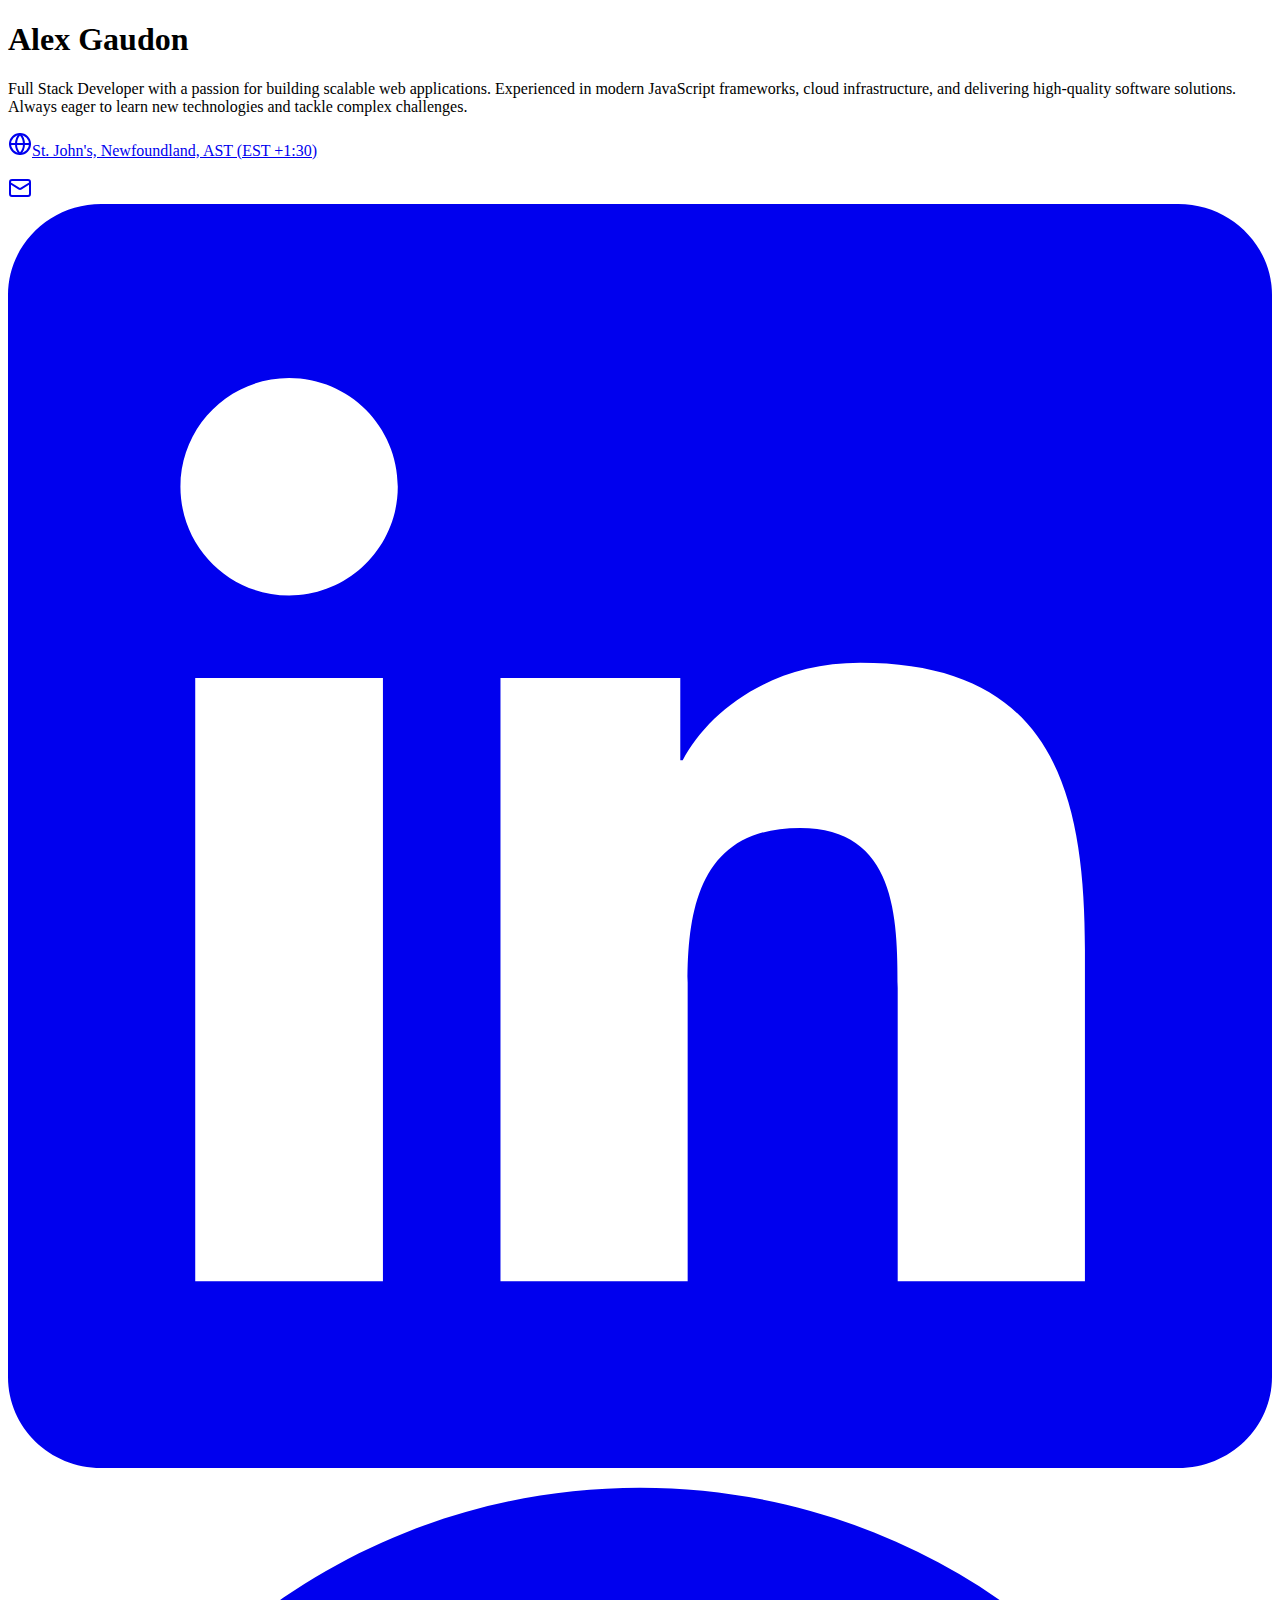
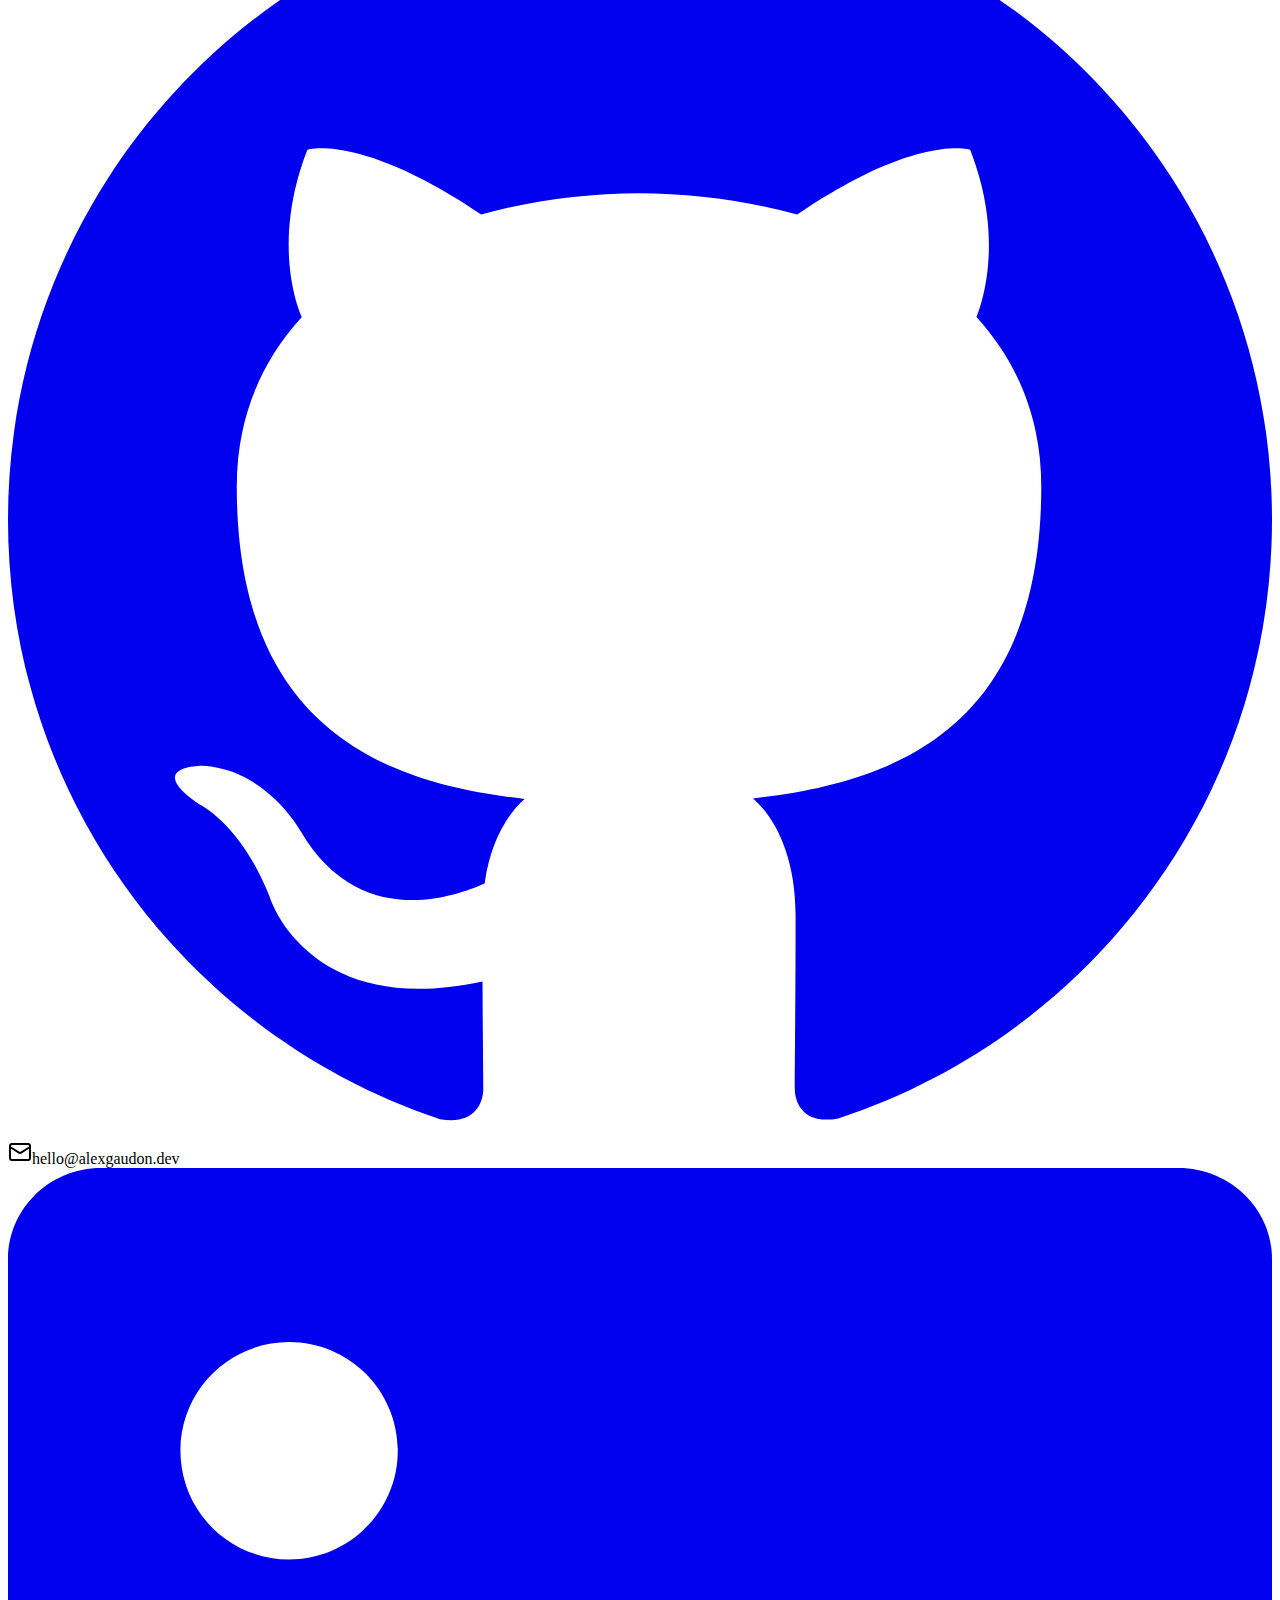
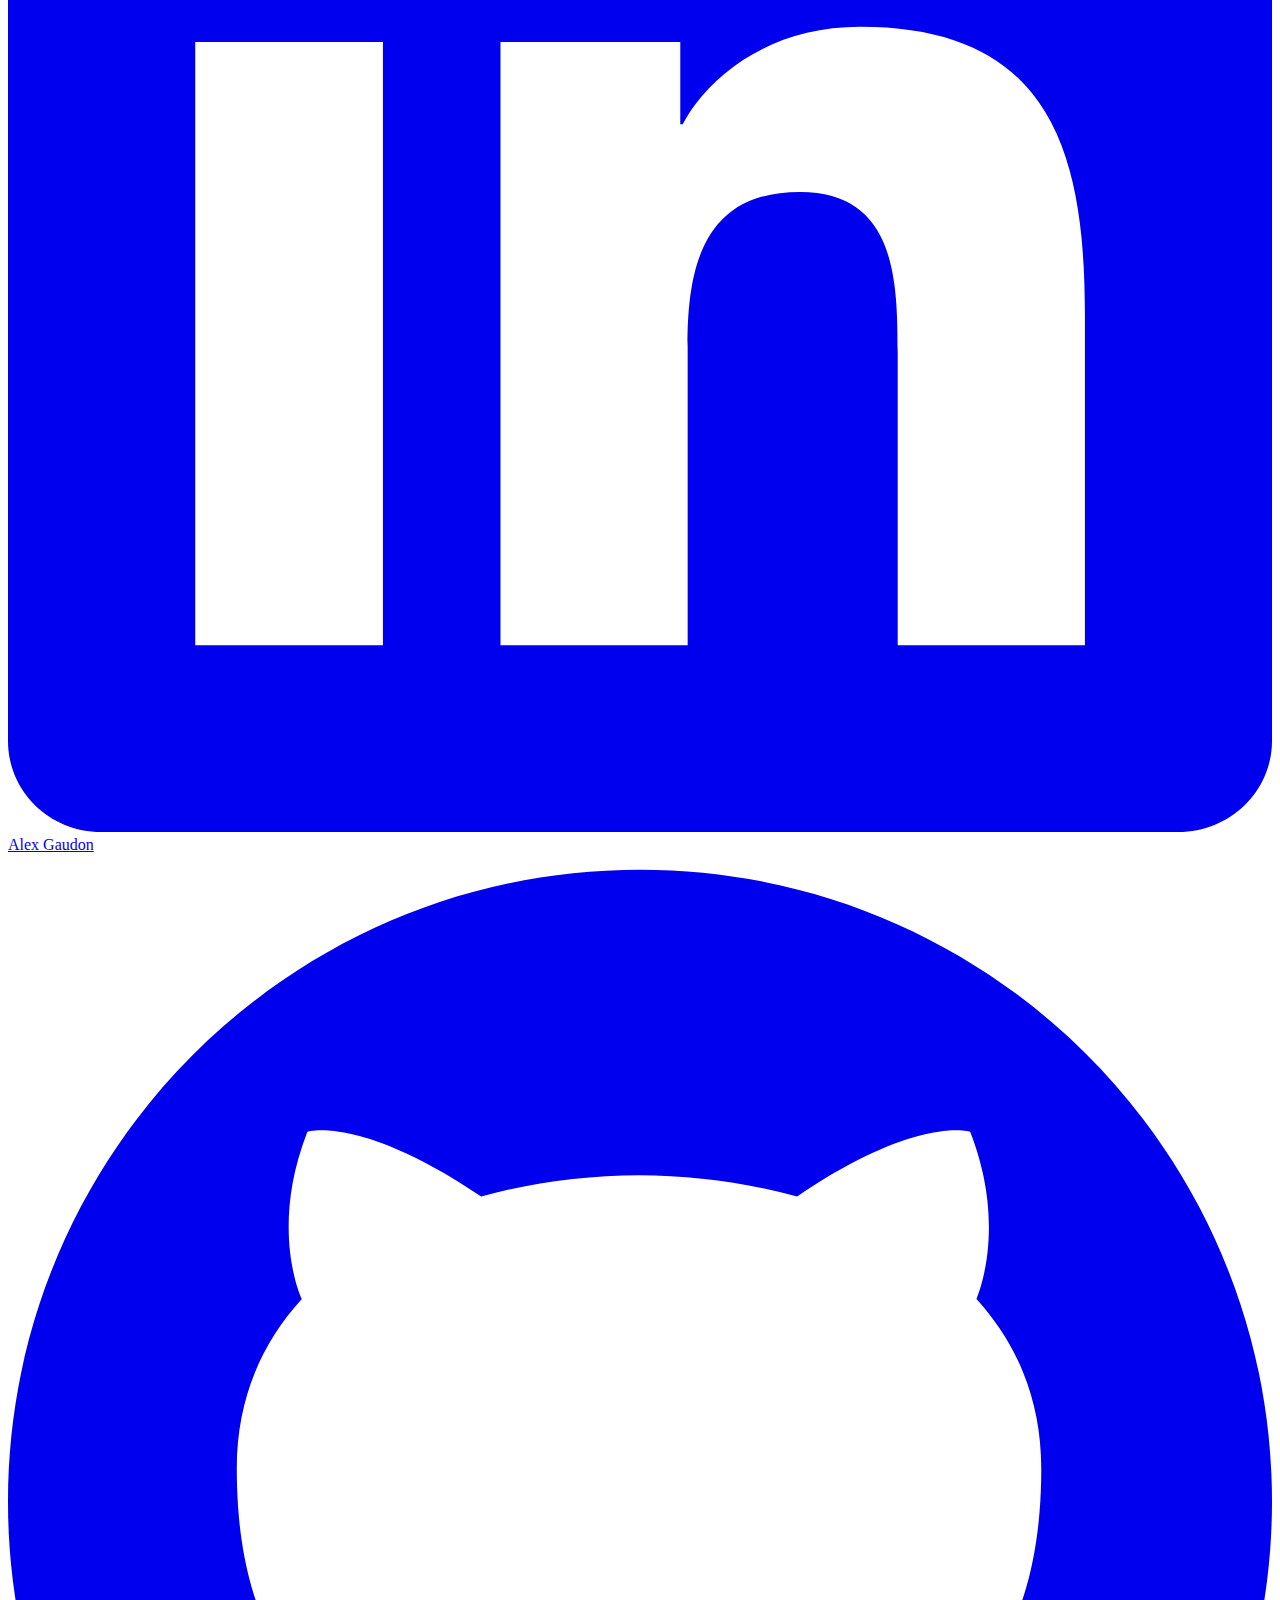
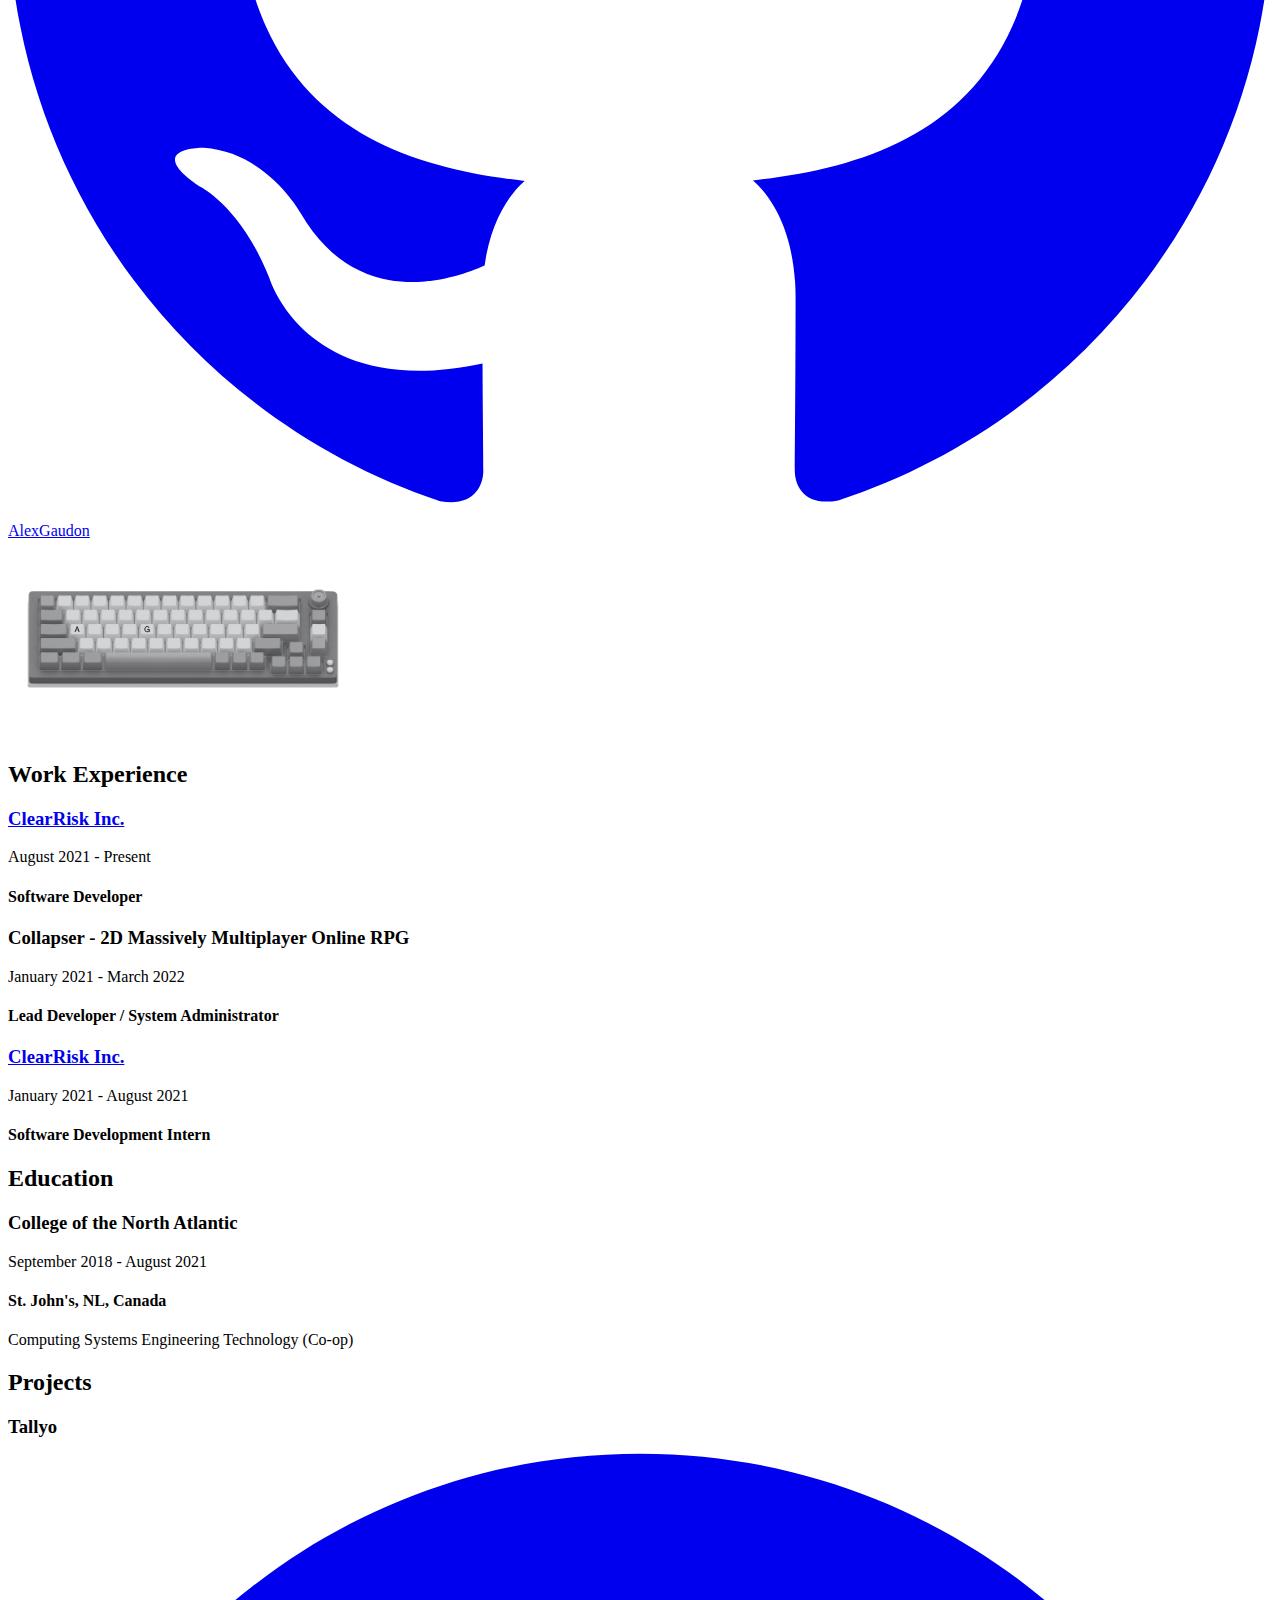
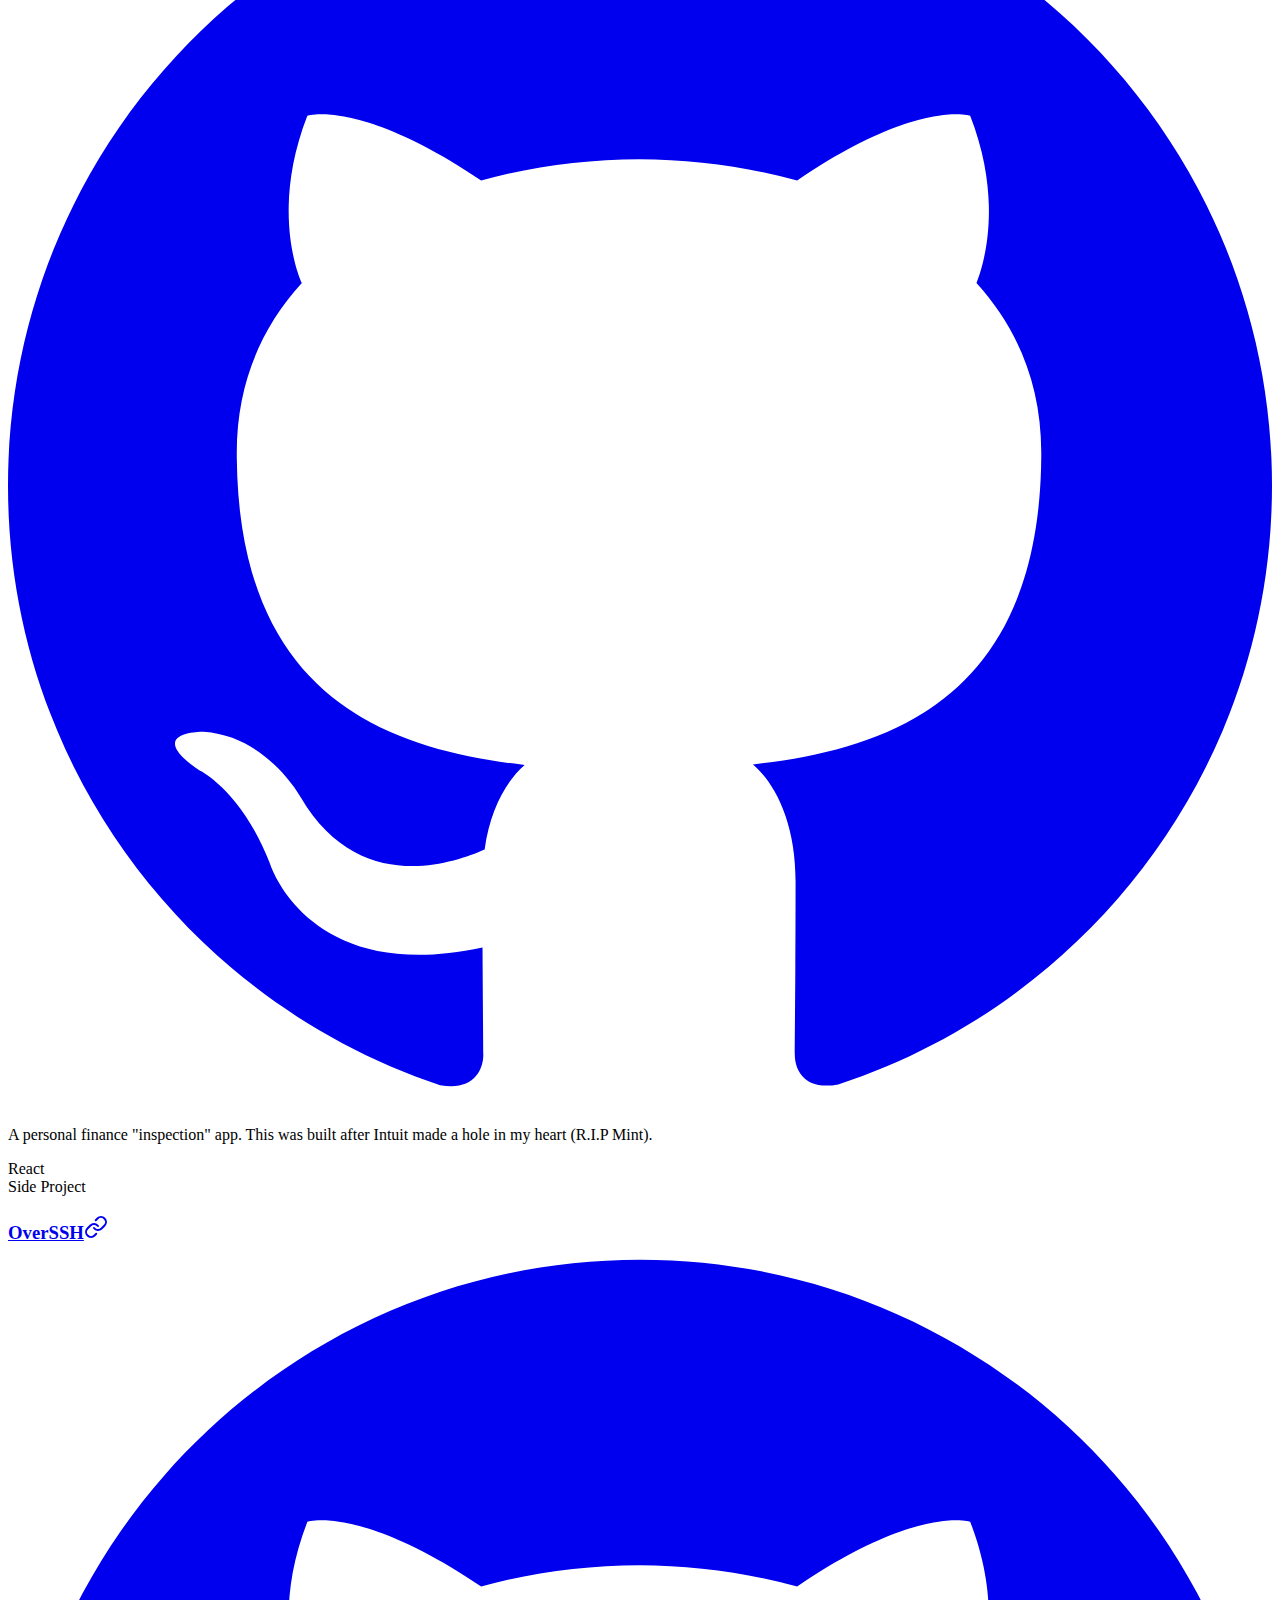
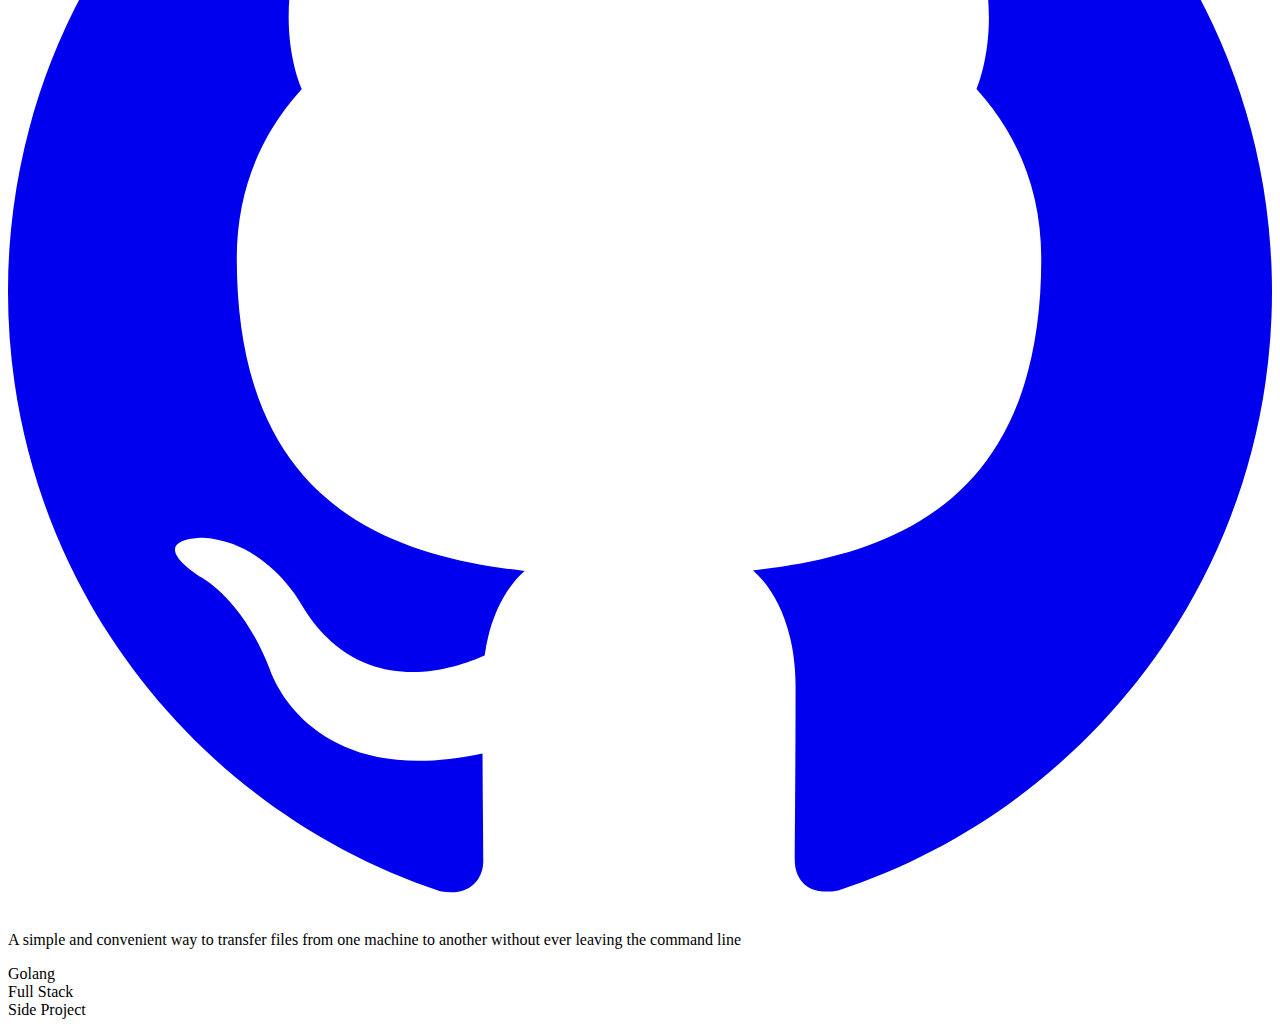
==== commit 92fb2549: "build" ====
--- a/index.html
+++ b/index.html
@@ -1 +1 @@
-<!DOCTYPE html><html lang="en"><head><meta charSet="utf-8"/><meta name="viewport" content="width=device-width, initial-scale=1"/><link rel="preload" href="https://alexgaudon.dev/_next/static/media/a34f9d1faa5f3315-s.p.woff2" as="font" crossorigin="" type="font/woff2"/><link rel="preload" as="image" href="/keyboard.svg"/><link rel="stylesheet" href="https://alexgaudon.dev/_next/static/css/b252425e33dd652d.css" crossorigin="" data-precedence="next"/><link rel="preload" as="script" fetchPriority="low" href="https://alexgaudon.dev/_next/static/chunks/webpack-cca6120e3f8d1daf.js" crossorigin=""/><script src="https://alexgaudon.dev/_next/static/chunks/d16e89e2-b83affdc606a9d18.js" async="" crossorigin=""></script><script src="https://alexgaudon.dev/_next/static/chunks/543-1dce904b018b8ad5.js" async="" crossorigin=""></script><script src="https://alexgaudon.dev/_next/static/chunks/main-app-b4b3d05cffa6780d.js" async="" crossorigin=""></script><link rel="icon" href="/favicon.png" sizes="any"/><title>Alex Gaudon | Software Developer</title><meta name="description" content="I am a Full Stack Developer with a diverse background in various development environments. My experience spans across multiple facets of software development, enabling me to deliver comprehensive and robust solutions."/><meta name="next-size-adjust"/><script src="https://alexgaudon.dev/_next/static/chunks/polyfills-c67a75d1b6f99dc8.js" crossorigin="" noModule=""></script></head><body class="__className_82d59a"><div class="print:size-auto print:m-0"><div class="relative mx-auto p-4 md:p-16 print:p-12 overflow-auto scroll-my-12 container"><section class="space-y-8 print:space-y-6 bg-white mx-auto w-full max-w-5xl"><div class="flex justify-between items-center"><div class="flex-1 space-y-1 5"><h1 class="font-bold text-2xl">Alex Gaudon</h1><p class="max-w- font-medium text-muted-foreground text-sm text-pretty">I am a Full Stack Developer with a diverse background in various development environments. My experience spans across multiple facets of software development, enabling me to deliver comprehensive and robust solutions.</p><p class="items-center max-w-md font-bold text-muted-foreground text-xs text-pretty"><a class="inline-flex gap-x-1.5 hover:underline align-baseline leading-none" href="https://www.google.com/maps/place/St.+John&#x27;s,+NL/@47.4821589,-53.1592639,10z/data=!3m1!4b1!4m6!3m5!1s0x4b0ca38e6b0aa261:0x9e1fd4001f12261f!8m2!3d47.5556097!4d-52.7452511!16zL20vMGo4cDY?entry=ttu" target="_blank"><svg xmlns="http://www.w3.org/2000/svg" width="24" height="24" viewBox="0 0 24 24" fill="none" stroke="currentColor" stroke-width="2" stroke-linecap="round" stroke-linejoin="round" class="lucide lucide-globe size-3"><circle cx="12" cy="12" r="10"></circle><path d="M12 2a14.5 14.5 0 0 0 0 20 14.5 14.5 0 0 0 0-20"></path><path d="M2 12h20"></path></svg>St. John&#x27;s, Newfoundland, AST (EST +1:30)</a></p><div class="print:hidden flex gap-x-1 pt-1 font-medium text-muted-foreground text-sm"><a href="mailto:hello@alexgaudon.dev" class="inline-flex items-center justify-center whitespace-nowrap rounded-md text-sm font-medium transition-colors focus-visible:outline-none focus-visible:ring-1 focus-visible:ring-ring disabled:pointer-events-none disabled:opacity-50 border border-input bg-background shadow-sm hover:bg-accent hover:text-accent-foreground size-8"><svg xmlns="http://www.w3.org/2000/svg" width="24" height="24" viewBox="0 0 24 24" fill="none" stroke="currentColor" stroke-width="2" stroke-linecap="round" stroke-linejoin="round" class="lucide lucide-mail size-4"><rect width="20" height="16" x="2" y="4" rx="2"></rect><path d="m22 7-8.97 5.7a1.94 1.94 0 0 1-2.06 0L2 7"></path></svg></a><a href="https://www.linkedin.com/in/alexgaudon/" class="inline-flex items-center justify-center whitespace-nowrap rounded-md text-sm font-medium transition-colors focus-visible:outline-none focus-visible:ring-1 focus-visible:ring-ring disabled:pointer-events-none disabled:opacity-50 border border-input bg-background shadow-sm hover:bg-accent hover:text-accent-foreground size-8"><svg viewBox="0 0 24 24" xmlns="http://www.w3.org/2000/svg" class="size-4"><title>LinkedIn</title><path fill="currentColor" d="M20.447 20.452h-3.554v-5.569c0-1.328-.027-3.037-1.852-3.037-1.853 0-2.136 1.445-2.136 2.939v5.667H9.351V9h3.414v1.561h.046c.477-.9 1.637-1.85 3.37-1.85 3.601 0 4.267 2.37 4.267 5.455v6.286zM5.337 7.433c-1.144 0-2.063-.926-2.063-2.065 0-1.138.92-2.063 2.063-2.063 1.14 0 2.064.925 2.064 2.063 0 1.139-.925 2.065-2.064 2.065zm1.782 13.019H3.555V9h3.564v11.452zM22.225 0H1.771C.792 0 0 .774 0 1.729v20.542C0 23.227.792 24 1.771 24h20.451C23.2 24 24 23.227 24 22.271V1.729C24 .774 23.2 0 22.222 0h.003z"></path></svg></a><a href="https://github.com/AlexGaudon" class="inline-flex items-center justify-center whitespace-nowrap rounded-md text-sm font-medium transition-colors focus-visible:outline-none focus-visible:ring-1 focus-visible:ring-ring disabled:pointer-events-none disabled:opacity-50 border border-input bg-background shadow-sm hover:bg-accent hover:text-accent-foreground size-8"><svg viewBox="0 0 24 24" xmlns="http://www.w3.org/2000/svg" class="size-4"><path fill="currentColor" d="M12 .297c-6.63 0-12 5.373-12 12 0 5.303 3.438 9.8 8.205 11.385.6.113.82-.258.82-.577 0-.285-.01-1.04-.015-2.04-3.338.724-4.042-1.61-4.042-1.61C4.422 18.07 3.633 17.7 3.633 17.7c-1.087-.744.084-.729.084-.729 1.205.084 1.838 1.236 1.838 1.236 1.07 1.835 2.809 1.305 3.495.998.108-.776.417-1.305.76-1.605-2.665-.3-5.466-1.332-5.466-5.93 0-1.31.465-2.38 1.235-3.22-.135-.303-.54-1.523.105-3.176 0 0 1.005-.322 3.3 1.23.96-.267 1.98-.399 3-.405 1.02.006 2.04.138 3 .405 2.28-1.552 3.285-1.23 3.285-1.23.645 1.653.24 2.873.12 3.176.765.84 1.23 1.91 1.23 3.22 0 4.61-2.805 5.625-5.475 5.92.42.36.81 1.096.81 2.22 0 1.606-.015 2.896-.015 3.286 0 .315.21.69.825.57C20.565 22.092 24 17.592 24 12.297c0-6.627-5.373-12-12-12"></path></svg></a></div><div class="hidden gap-x-2 print:grid print:grid-cols-3 pt-1 font-medium text-muted-foreground text-sm"><div class="flex space-x-2"><svg xmlns="http://www.w3.org/2000/svg" width="24" height="24" viewBox="0 0 24 24" fill="none" stroke="currentColor" stroke-width="2" stroke-linecap="round" stroke-linejoin="round" class="lucide lucide-mail size-4"><rect width="20" height="16" x="2" y="4" rx="2"></rect><path d="m22 7-8.97 5.7a1.94 1.94 0 0 1-2.06 0L2 7"></path></svg><span class="ml-2">hello@alexgaudon.dev</span></div><div class="flex space-x-2"><a href="https://www.linkedin.com/in/alexgaudon/" class="flex"><svg viewBox="0 0 24 24" xmlns="http://www.w3.org/2000/svg" class="size-4"><title>LinkedIn</title><path fill="currentColor" d="M20.447 20.452h-3.554v-5.569c0-1.328-.027-3.037-1.852-3.037-1.853 0-2.136 1.445-2.136 2.939v5.667H9.351V9h3.414v1.561h.046c.477-.9 1.637-1.85 3.37-1.85 3.601 0 4.267 2.37 4.267 5.455v6.286zM5.337 7.433c-1.144 0-2.063-.926-2.063-2.065 0-1.138.92-2.063 2.063-2.063 1.14 0 2.064.925 2.064 2.063 0 1.139-.925 2.065-2.064 2.065zm1.782 13.019H3.555V9h3.564v11.452zM22.225 0H1.771C.792 0 0 .774 0 1.729v20.542C0 23.227.792 24 1.771 24h20.451C23.2 24 24 23.227 24 22.271V1.729C24 .774 23.2 0 22.222 0h.003z"></path></svg><span class="ml-2">Alex Gaudon</span></a></div><div class="flex space-x-2"><a href="https://www.github.com/alexgaudon/" class="flex"><svg viewBox="0 0 24 24" xmlns="http://www.w3.org/2000/svg" class="size-4"><path fill="currentColor" d="M12 .297c-6.63 0-12 5.373-12 12 0 5.303 3.438 9.8 8.205 11.385.6.113.82-.258.82-.577 0-.285-.01-1.04-.015-2.04-3.338.724-4.042-1.61-4.042-1.61C4.422 18.07 3.633 17.7 3.633 17.7c-1.087-.744.084-.729.084-.729 1.205.084 1.838 1.236 1.838 1.236 1.07 1.835 2.809 1.305 3.495.998.108-.776.417-1.305.76-1.605-2.665-.3-5.466-1.332-5.466-5.93 0-1.31.465-2.38 1.235-3.22-.135-.303-.54-1.523.105-3.176 0 0 1.005-.322 3.3 1.23.96-.267 1.98-.399 3-.405 1.02.006 2.04.138 3 .405 2.28-1.552 3.285-1.23 3.285-1.23.645 1.653.24 2.873.12 3.176.765.84 1.23 1.91 1.23 3.22 0 4.61-2.805 5.625-5.475 5.92.42.36.81 1.096.81 2.22 0 1.606-.015 2.896-.015 3.286 0 .315.21.69.825.57C20.565 22.092 24 17.592 24 12.297c0-6.627-5.373-12-12-12"></path></svg><span class="ml-2">AlexGaudon</span></a></div></div></div><img class="hidden print:hidden md:flex" src="/keyboard.svg" alt="keyboard for dramatic effect" width="350px"/></div><section class="flex flex-col gap-y-3 min-h-0"><h2 class="font-bold text-xl">Work Experience</h2><div class="rounded-xl bg-card text-card-foreground"><div class="flex flex-col"><div class="flex justify-between items-center gap-x-2 text-base"><h3 class="inline-flex justify-center items-center gap-x-1 font-semibold leading-none"><a class="hover:underline" href="https://www.clearrisk.com/about-clearrisk">ClearRisk Inc.</a><span class="inline-flex gap-x-1"></span></h3><div class="tabular-nums text-gray-500 text-s">August 2021<!-- --> - <!-- -->Present</div></div><h4 class="font-medium text-s leading-none">Software Developer</h4></div></div><div class="rounded-xl bg-card text-card-foreground"><div class="flex flex-col"><div class="flex justify-between items-center gap-x-2 text-base"><h3 class="inline-flex justify-center items-center gap-x-1 font-semibold leading-none">Collapser - 2D Massively Multiplayer Online RPG<span class="inline-flex gap-x-1"></span></h3><div class="tabular-nums text-gray-500 text-s">January 2021<!-- --> - <!-- -->March 2022</div></div><h4 class="font-medium text-s leading-none">Lead Developer / System Administrator</h4></div></div><div class="rounded-xl bg-card text-card-foreground"><div class="flex flex-col"><div class="flex justify-between items-center gap-x-2 text-base"><h3 class="inline-flex justify-center items-center gap-x-1 font-semibold leading-none"><a class="hover:underline" href="https://www.clearrisk.com/about-clearrisk">ClearRisk Inc.</a><span class="inline-flex gap-x-1"></span></h3><div class="tabular-nums text-gray-500 text-s">January 2021<!-- --> - <!-- -->August 2021</div></div><h4 class="font-medium text-s leading-none">Software Development Intern</h4></div></div></section><section class="flex flex-col gap-y-3 min-h-0"><h2 class="font-bold text-xl">Education</h2><div class="rounded-xl bg-card text-card-foreground"><div class="flex flex-col"><div class="flex justify-between items-center gap-x-2 text-base"><h3 class="inline-flex justify-center items-center gap-x-1 font-semibold leading-none"><p>College of the North Atlantic</p></h3><div class="tabular-nums text-gray-500 text-s">September 2018<!-- --> - <!-- -->August 2021</div></div><h4 class="font-medium text-s leading-none">St. John&#x27;s, NL, Canada</h4></div><div class="p-6 pt-0 mt-2 text-sm">Computing Systems Engineering Technology (Co-op)</div></div></section><section class="flex flex-col gap-y-3 print-force-new-page min-h-0 scroll-mb-16"><h2 class="font-bold text-xl">Projects</h2><div class="gap-3 print:gap-2 grid grid-cols-1 md:grid-cols-2 lg:grid-cols-3 print:grid-cols-3 -mx-3"><div class="rounded-xl bg-card text-card-foreground flex flex-col p-3 border border-muted overflow-hidden"><div class="flex flex-col"><div class="space-y-1"><h3 class="font-semibold tracking-tight flex text-base"><div class="flex space-x-2"><a href="https://overs.sh">OverSSH</a><a href="https://overs.sh" class="my-auto"><svg xmlns="http://www.w3.org/2000/svg" width="24" height="24" viewBox="0 0 24 24" fill="none" stroke="currentColor" stroke-width="2" stroke-linecap="round" stroke-linejoin="round" class="lucide lucide-link w-4 h-4"><path d="M10 13a5 5 0 0 0 7.54.54l3-3a5 5 0 0 0-7.07-7.07l-1.72 1.71"></path><path d="M14 11a5 5 0 0 0-7.54-.54l-3 3a5 5 0 0 0 7.07 7.07l1.71-1.71"></path></svg></a><a href="https://github.com/AlexGaudon/overs.sh" class="flex justify-center items-center my-auto"><svg viewBox="0 0 24 24" xmlns="http://www.w3.org/2000/svg" class="size-4"><path fill="currentColor" d="M12 .297c-6.63 0-12 5.373-12 12 0 5.303 3.438 9.8 8.205 11.385.6.113.82-.258.82-.577 0-.285-.01-1.04-.015-2.04-3.338.724-4.042-1.61-4.042-1.61C4.422 18.07 3.633 17.7 3.633 17.7c-1.087-.744.084-.729.084-.729 1.205.084 1.838 1.236 1.838 1.236 1.07 1.835 2.809 1.305 3.495.998.108-.776.417-1.305.76-1.605-2.665-.3-5.466-1.332-5.466-5.93 0-1.31.465-2.38 1.235-3.22-.135-.303-.54-1.523.105-3.176 0 0 1.005-.322 3.3 1.23.96-.267 1.98-.399 3-.405 1.02.006 2.04.138 3 .405 2.28-1.552 3.285-1.23 3.285-1.23.645 1.653.24 2.873.12 3.176.765.84 1.23 1.91 1.23 3.22 0 4.61-2.805 5.625-5.475 5.92.42.36.81 1.096.81 2.22 0 1.606-.015 2.896-.015 3.286 0 .315.21.69.825.57C20.565 22.092 24 17.592 24 12.297c0-6.627-5.373-12-12-12"></path></svg></a></div></h3><p class="text-sm text-muted-foreground">A simple and convenient way to transfer files from one machine to another without ever leaving the command line</p><div class="space-x-2"><div class="inline-flex items-center rounded-md border px-2.5 py-0.5 text-xs font-semibold transition-colors focus:outline-none focus:ring-2 focus:ring-ring focus:ring-offset-2 border-transparent bg-primary print:bg-secondary print:text-primary text-primary-foreground shadow print:shadow-none hover:bg-primary/80">Golang</div><div class="inline-flex items-center rounded-md border px-2.5 py-0.5 text-xs font-semibold transition-colors focus:outline-none focus:ring-2 focus:ring-ring focus:ring-offset-2 border-transparent bg-primary print:bg-secondary print:text-primary text-primary-foreground shadow print:shadow-none hover:bg-primary/80">Full Stack</div><div class="inline-flex items-center rounded-md border px-2.5 py-0.5 text-xs font-semibold transition-colors focus:outline-none focus:ring-2 focus:ring-ring focus:ring-offset-2 border-transparent bg-primary print:bg-secondary print:text-primary text-primary-foreground shadow print:shadow-none hover:bg-primary/80">Side Project</div></div></div></div></div><div class="rounded-xl bg-card text-card-foreground flex flex-col p-3 border border-muted overflow-hidden"><div class="flex flex-col"><div class="space-y-1"><h3 class="font-semibold tracking-tight flex text-base"><div class="flex space-x-2"><a>WalletAudit</a><a href="https://github.com/AlexGaudon/wallet-audit/" class="flex justify-center items-center my-auto"><svg viewBox="0 0 24 24" xmlns="http://www.w3.org/2000/svg" class="size-4"><path fill="currentColor" d="M12 .297c-6.63 0-12 5.373-12 12 0 5.303 3.438 9.8 8.205 11.385.6.113.82-.258.82-.577 0-.285-.01-1.04-.015-2.04-3.338.724-4.042-1.61-4.042-1.61C4.422 18.07 3.633 17.7 3.633 17.7c-1.087-.744.084-.729.084-.729 1.205.084 1.838 1.236 1.838 1.236 1.07 1.835 2.809 1.305 3.495.998.108-.776.417-1.305.76-1.605-2.665-.3-5.466-1.332-5.466-5.93 0-1.31.465-2.38 1.235-3.22-.135-.303-.54-1.523.105-3.176 0 0 1.005-.322 3.3 1.23.96-.267 1.98-.399 3-.405 1.02.006 2.04.138 3 .405 2.28-1.552 3.285-1.23 3.285-1.23.645 1.653.24 2.873.12 3.176.765.84 1.23 1.91 1.23 3.22 0 4.61-2.805 5.625-5.475 5.92.42.36.81 1.096.81 2.22 0 1.606-.015 2.896-.015 3.286 0 .315.21.69.825.57C20.565 22.092 24 17.592 24 12.297c0-6.627-5.373-12-12-12"></path></svg></a></div></h3><p class="text-sm text-muted-foreground">A personal finance &quot;inspection&quot; app. This was built to fulfil a personal need and is probably not applicable to others.</p><div class="space-x-2"><div class="inline-flex items-center rounded-md border px-2.5 py-0.5 text-xs font-semibold transition-colors focus:outline-none focus:ring-2 focus:ring-ring focus:ring-offset-2 border-transparent bg-primary print:bg-secondary print:text-primary text-primary-foreground shadow print:shadow-none hover:bg-primary/80">Next.js</div><div class="inline-flex items-center rounded-md border px-2.5 py-0.5 text-xs font-semibold transition-colors focus:outline-none focus:ring-2 focus:ring-ring focus:ring-offset-2 border-transparent bg-primary print:bg-secondary print:text-primary text-primary-foreground shadow print:shadow-none hover:bg-primary/80">PocketBase</div><div class="inline-flex items-center rounded-md border px-2.5 py-0.5 text-xs font-semibold transition-colors focus:outline-none focus:ring-2 focus:ring-ring focus:ring-offset-2 border-transparent bg-primary print:bg-secondary print:text-primary text-primary-foreground shadow print:shadow-none hover:bg-primary/80">Side Project</div></div></div></div></div></div></section></section></div></div><script src="https://alexgaudon.dev/_next/static/chunks/webpack-cca6120e3f8d1daf.js" crossorigin="" async=""></script><script>(self.__next_f=self.__next_f||[]).push([0]);self.__next_f.push([2,null])</script><script>self.__next_f.push([1,"1:HL[\"https://alexgaudon.dev/_next/static/media/a34f9d1faa5f3315-s.p.woff2\",\"font\",{\"crossOrigin\":\"\",\"type\":\"font/woff2\"}]\n2:HL[\"https://alexgaudon.dev/_next/static/css/b252425e33dd652d.css\",\"style\",{\"crossOrigin\":\"\"}]\n0:\"$L3\"\n"])</script><script>self.__next_f.push([1,"4:I[8546,[],\"\"]\n6:I[1949,[],\"\"]\n7:I[881,[],\"\"]\n9:I[3076,[],\"\"]\n"])</script><script>self.__next_f.push([1,"3:[[[\"$\",\"link\",\"0\",{\"rel\":\"stylesheet\",\"href\":\"https://alexgaudon.dev/_next/static/css/b252425e33dd652d.css\",\"precedence\":\"next\",\"crossOrigin\":\"\"}]],[\"$\",\"$L4\",null,{\"buildId\":\"mvBb7W8Yrhoz2ngQDJIpM\",\"assetPrefix\":\"https://alexgaudon.dev\",\"initialCanonicalUrl\":\"/\",\"initialTree\":[\"\",{\"children\":[\"__PAGE__\",{}]},\"$undefined\",\"$undefined\",true],\"initialSeedData\":[\"\",{\"children\":[\"__PAGE__\",{},[\"$L5\",[\"$\",\"div\",null,{\"className\":\"relative mx-auto p-4 md:p-16 print:p-12 overflow-auto scroll-my-12 container\",\"children\":[\"$\",\"section\",null,{\"className\":\"space-y-8 print:space-y-6 bg-white mx-auto w-full max-w-5xl\",\"children\":[[\"$\",\"div\",null,{\"className\":\"flex justify-between items-center\",\"children\":[[\"$\",\"div\",null,{\"className\":\"flex-1 space-y-1 5\",\"children\":[[\"$\",\"h1\",null,{\"className\":\"font-bold text-2xl\",\"children\":\"Alex Gaudon\"}],[\"$\",\"p\",null,{\"className\":\"max-w- font-medium text-muted-foreground text-sm text-pretty\",\"children\":\"I am a Full Stack Developer with a diverse background in various development environments. My experience spans across multiple facets of software development, enabling me to deliver comprehensive and robust solutions.\"}],[\"$\",\"p\",null,{\"className\":\"items-center max-w-md font-bold text-muted-foreground text-xs text-pretty\",\"children\":[\"$\",\"a\",null,{\"className\":\"inline-flex gap-x-1.5 hover:underline align-baseline leading-none\",\"href\":\"https://www.google.com/maps/place/St.+John's,+NL/@47.4821589,-53.1592639,10z/data=!3m1!4b1!4m6!3m5!1s0x4b0ca38e6b0aa261:0x9e1fd4001f12261f!8m2!3d47.5556097!4d-52.7452511!16zL20vMGo4cDY?entry=ttu\",\"target\":\"_blank\",\"children\":[[\"$\",\"svg\",null,{\"xmlns\":\"http://www.w3.org/2000/svg\",\"width\":24,\"height\":24,\"viewBox\":\"0 0 24 24\",\"fill\":\"none\",\"stroke\":\"currentColor\",\"strokeWidth\":2,\"strokeLinecap\":\"round\",\"strokeLinejoin\":\"round\",\"className\":\"lucide lucide-globe size-3\",\"children\":[[\"$\",\"circle\",\"1mglay\",{\"cx\":\"12\",\"cy\":\"12\",\"r\":\"10\"}],[\"$\",\"path\",\"13o1zl\",{\"d\":\"M12 2a14.5 14.5 0 0 0 0 20 14.5 14.5 0 0 0 0-20\"}],[\"$\",\"path\",\"9i4pu4\",{\"d\":\"M2 12h20\"}],\"$undefined\"]}],\"St. John's, Newfoundland, AST (EST +1:30)\"]}]}],[\"$\",\"div\",null,{\"className\":\"print:hidden flex gap-x-1 pt-1 font-medium text-muted-foreground text-sm\",\"children\":[[\"$\",\"a\",null,{\"href\":\"mailto:hello@alexgaudon.dev\",\"children\":[\"$\",\"svg\",null,{\"xmlns\":\"http://www.w3.org/2000/svg\",\"width\":24,\"height\":24,\"viewBox\":\"0 0 24 24\",\"fill\":\"none\",\"stroke\":\"currentColor\",\"strokeWidth\":2,\"strokeLinecap\":\"round\",\"strokeLinejoin\":\"round\",\"className\":\"lucide lucide-mail size-4\",\"children\":[[\"$\",\"rect\",\"18n3k1\",{\"width\":\"20\",\"height\":\"16\",\"x\":\"2\",\"y\":\"4\",\"rx\":\"2\"}],[\"$\",\"path\",\"1ocrg3\",{\"d\":\"m22 7-8.97 5.7a1.94 1.94 0 0 1-2.06 0L2 7\"}],\"$undefined\"]}],\"className\":\"inline-flex items-center justify-center whitespace-nowrap rounded-md text-sm font-medium transition-colors focus-visible:outline-none focus-visible:ring-1 focus-visible:ring-ring disabled:pointer-events-none disabled:opacity-50 border border-input bg-background shadow-sm hover:bg-accent hover:text-accent-foreground size-8\"}],[\"$\",\"a\",null,{\"href\":\"https://www.linkedin.com/in/alexgaudon/\",\"children\":[\"$\",\"svg\",null,{\"viewBox\":\"0 0 24 24\",\"xmlns\":\"http://www.w3.org/2000/svg\",\"className\":\"size-4\",\"children\":[[\"$\",\"title\",null,{\"children\":\"LinkedIn\"}],[\"$\",\"path\",null,{\"fill\":\"currentColor\",\"d\":\"M20.447 20.452h-3.554v-5.569c0-1.328-.027-3.037-1.852-3.037-1.853 0-2.136 1.445-2.136 2.939v5.667H9.351V9h3.414v1.561h.046c.477-.9 1.637-1.85 3.37-1.85 3.601 0 4.267 2.37 4.267 5.455v6.286zM5.337 7.433c-1.144 0-2.063-.926-2.063-2.065 0-1.138.92-2.063 2.063-2.063 1.14 0 2.064.925 2.064 2.063 0 1.139-.925 2.065-2.064 2.065zm1.782 13.019H3.555V9h3.564v11.452zM22.225 0H1.771C.792 0 0 .774 0 1.729v20.542C0 23.227.792 24 1.771 24h20.451C23.2 24 24 23.227 24 22.271V1.729C24 .774 23.2 0 22.222 0h.003z\"}]]}],\"className\":\"inline-flex items-center justify-center whitespace-nowrap rounded-md text-sm font-medium transition-colors focus-visible:outline-none focus-visible:ring-1 focus-visible:ring-ring disabled:pointer-events-none disabled:opacity-50 border border-input bg-background shadow-sm hover:bg-accent hover:text-accent-foreground size-8\"}],[\"$\",\"a\",null,{\"href\":\"https://github.com/AlexGaudon\",\"children\":[\"$\",\"svg\",null,{\"viewBox\":\"0 0 24 24\",\"xmlns\":\"http://www.w3.org/2000/svg\",\"className\":\"size-4\",\"children\":[\"$\",\"path\",null,{\"fill\":\"currentColor\",\"d\":\"M12 .297c-6.63 0-12 5.373-12 12 0 5.303 3.438 9.8 8.205 11.385.6.113.82-.258.82-.577 0-.285-.01-1.04-.015-2.04-3.338.724-4.042-1.61-4.042-1.61C4.422 18.07 3.633 17.7 3.633 17.7c-1.087-.744.084-.729.084-.729 1.205.084 1.838 1.236 1.838 1.236 1.07 1.835 2.809 1.305 3.495.998.108-.776.417-1.305.76-1.605-2.665-.3-5.466-1.332-5.466-5.93 0-1.31.465-2.38 1.235-3.22-.135-.303-.54-1.523.105-3.176 0 0 1.005-.322 3.3 1.23.96-.267 1.98-.399 3-.405 1.02.006 2.04.138 3 .405 2.28-1.552 3.285-1.23 3.285-1.23.645 1.653.24 2.873.12 3.176.765.84 1.23 1.91 1.23 3.22 0 4.61-2.805 5.625-5.475 5.92.42.36.81 1.096.81 2.22 0 1.606-.015 2.896-.015 3.286 0 .315.21.69.825.57C20.565 22.092 24 17.592 24 12.297c0-6.627-5.373-12-12-12\"}]}],\"className\":\"inline-flex items-center justify-center whitespace-nowrap rounded-md text-sm font-medium transition-colors focus-visible:outline-none focus-visible:ring-1 focus-visible:ring-ring disabled:pointer-events-none disabled:opacity-50 border border-input bg-background shadow-sm hover:bg-accent hover:text-accent-foreground size-8\"}]]}],[\"$\",\"div\",null,{\"className\":\"hidden gap-x-2 print:grid print:grid-cols-3 pt-1 font-medium text-muted-foreground text-sm\",\"children\":[[\"$\",\"div\",null,{\"className\":\"flex space-x-2\",\"children\":[[\"$\",\"svg\",null,{\"xmlns\":\"http://www.w3.org/2000/svg\",\"width\":24,\"height\":24,\"viewBox\":\"0 0 24 24\",\"fill\":\"none\",\"stroke\":\"currentColor\",\"strokeWidth\":2,\"strokeLinecap\":\"round\",\"strokeLinejoin\":\"round\",\"className\":\"lucide lucide-mail size-4\",\"children\":[[\"$\",\"rect\",\"18n3k1\",{\"width\":\"20\",\"height\":\"16\",\"x\":\"2\",\"y\":\"4\",\"rx\":\"2\"}],[\"$\",\"path\",\"1ocrg3\",{\"d\":\"m22 7-8.97 5.7a1.94 1.94 0 0 1-2.06 0L2 7\"}],\"$undefined\"]}],[\"$\",\"span\",null,{\"className\":\"ml-2\",\"children\":\"hello@alexgaudon.dev\"}]]}],[\"$\",\"div\",null,{\"className\":\"flex space-x-2\",\"children\":[\"$\",\"a\",null,{\"href\":\"https://www.linkedin.com/in/alexgaudon/\",\"className\":\"flex\",\"children\":[[\"$\",\"svg\",null,{\"viewBox\":\"0 0 24 24\",\"xmlns\":\"http://www.w3.org/2000/svg\",\"className\":\"size-4\",\"children\":[[\"$\",\"title\",null,{\"children\":\"LinkedIn\"}],[\"$\",\"path\",null,{\"fill\":\"currentColor\",\"d\":\"M20.447 20.452h-3.554v-5.569c0-1.328-.027-3.037-1.852-3.037-1.853 0-2.136 1.445-2.136 2.939v5.667H9.351V9h3.414v1.561h.046c.477-.9 1.637-1.85 3.37-1.85 3.601 0 4.267 2.37 4.267 5.455v6.286zM5.337 7.433c-1.144 0-2.063-.926-2.063-2.065 0-1.138.92-2.063 2.063-2.063 1.14 0 2.064.925 2.064 2.063 0 1.139-.925 2.065-2.064 2.065zm1.782 13.019H3.555V9h3.564v11.452zM22.225 0H1.771C.792 0 0 .774 0 1.729v20.542C0 23.227.792 24 1.771 24h20.451C23.2 24 24 23.227 24 22.271V1.729C24 .774 23.2 0 22.222 0h.003z\"}]]}],[\"$\",\"span\",null,{\"className\":\"ml-2\",\"children\":\"Alex Gaudon\"}]]}]}],[\"$\",\"div\",null,{\"className\":\"flex space-x-2\",\"children\":[\"$\",\"a\",null,{\"href\":\"https://www.github.com/alexgaudon/\",\"className\":\"flex\",\"children\":[[\"$\",\"svg\",null,{\"viewBox\":\"0 0 24 24\",\"xmlns\":\"http://www.w3.org/2000/svg\",\"className\":\"size-4\",\"children\":[\"$\",\"path\",null,{\"fill\":\"currentColor\",\"d\":\"M12 .297c-6.63 0-12 5.373-12 12 0 5.303 3.438 9.8 8.205 11.385.6.113.82-.258.82-.577 0-.285-.01-1.04-.015-2.04-3.338.724-4.042-1.61-4.042-1.61C4.422 18.07 3.633 17.7 3.633 17.7c-1.087-.744.084-.729.084-.729 1.205.084 1.838 1.236 1.838 1.236 1.07 1.835 2.809 1.305 3.495.998.108-.776.417-1.305.76-1.605-2.665-.3-5.466-1.332-5.466-5.93 0-1.31.465-2.38 1.235-3.22-.135-.303-.54-1.523.105-3.176 0 0 1.005-.322 3.3 1.23.96-.267 1.98-.399 3-.405 1.02.006 2.04.138 3 .405 2.28-1.552 3.285-1.23 3.285-1.23.645 1.653.24 2.873.12 3.176.765.84 1.23 1.91 1.23 3.22 0 4.61-2.805 5.625-5.475 5.92.42.36.81 1.096.81 2.22 0 1.606-.015 2.896-.015 3.286 0 .315.21.69.825.57C20.565 22.092 24 17.592 24 12.297c0-6.627-5.373-12-12-12\"}]}],[\"$\",\"span\",null,{\"className\":\"ml-2\",\"children\":\"AlexGaudon\"}]]}]}]]}]]}],[\"$\",\"img\",null,{\"className\":\"hidden print:hidden md:flex\",\"src\":\"/keyboard.svg\",\"alt\":\"keyboard for dramatic effect\",\"width\":\"350px\"}]]}],[\"$\",\"section\",null,{\"className\":\"flex flex-col gap-y-3 min-h-0\",\"children\":[[\"$\",\"h2\",null,{\"className\":\"font-bold text-xl\",\"children\":\"Work Experience\"}],[[\"$\",\"div\",null,{\"className\":\"rounded-xl bg-card text-card-foreground\",\"children\":[\"$\",\"div\",null,{\"className\":\"flex flex-col\",\"children\":[[\"$\",\"div\",null,{\"className\":\"flex justify-between items-center gap-x-2 text-base\",\"children\":[[\"$\",\"h3\",null,{\"className\":\"inline-flex justify-center items-center gap-x-1 font-semibold leading-none\",\"children\":[[\"$\",\"a\",null,{\"className\":\"hover:underline\",\"href\":\"https://www.clearrisk.com/about-clearrisk\",\"children\":\"ClearRisk Inc.\"}],false,[\"$\",\"span\",null,{\"className\":\"inline-flex gap-x-1\"}]]}],[\"$\",\"div\",null,{\"className\":\"tabular-nums text-gray-500 text-s\",\"children\":[\"August 2021\",\" - \",\"Present\"]}]]}],[\"$\",\"h4\",null,{\"className\":\"font-medium text-s leading-none\",\"children\":\"Software Developer\"}]]}]}],[\"$\",\"div\",null,{\"className\":\"rounded-xl bg-card text-card-foreground\",\"children\":[\"$\",\"div\",null,{\"className\":\"flex flex-col\",\"children\":[[\"$\",\"div\",null,{\"className\":\"flex justify-between items-center gap-x-2 text-base\",\"children\":[[\"$\",\"h3\",null,{\"className\":\"inline-flex justify-center items-center gap-x-1 font-semibold leading-none\",\"children\":[\"$undefined\",\"Collapser - 2D Massively Multiplayer Online RPG\",[\"$\",\"span\",null,{\"className\":\"inline-flex gap-x-1\"}]]}],[\"$\",\"div\",null,{\"className\":\"tabular-nums text-gray-500 text-s\",\"children\":[\"January 2021\",\" - \",\"March 2022\"]}]]}],[\"$\",\"h4\",null,{\"className\":\"font-medium text-s leading-none\",\"children\":\"Lead Developer / System Administrator\"}]]}]}],[\"$\",\"div\",null,{\"className\":\"rounded-xl bg-card text-card-foreground\",\"children\":[\"$\",\"div\",null,{\"className\":\"flex flex-col\",\"children\":[[\"$\",\"div\",null,{\"className\":\"flex justify-between items-center gap-x-2 text-base\",\"children\":[[\"$\",\"h3\",null,{\"className\":\"inline-flex justify-center items-center gap-x-1 font-semibold leading-none\",\"children\":[[\"$\",\"a\",null,{\"className\":\"hover:underline\",\"href\":\"https://www.clearrisk.com/about-clearrisk\",\"children\":\"ClearRisk Inc.\"}],false,[\"$\",\"span\",null,{\"className\":\"inline-flex gap-x-1\"}]]}],[\"$\",\"div\",null,{\"className\":\"tabular-nums text-gray-500 text-s\",\"children\":[\"January 2021\",\" - \",\"August 2021\"]}]]}],[\"$\",\"h4\",null,{\"className\":\"font-medium text-s leading-none\",\"children\":\"Software Development Intern\"}]]}]}]]]}],[\"$\",\"section\",null,{\"className\":\"flex flex-col gap-y-3 min-h-0\",\"children\":[[\"$\",\"h2\",null,{\"className\":\"font-bold text-xl\",\"children\":\"Education\"}],[[\"$\",\"div\",null,{\"className\":\"rounded-xl bg-card text-card-foreground\",\"children\":[[\"$\",\"div\",null,{\"className\":\"flex flex-col\",\"children\":[[\"$\",\"div\",null,{\"className\":\"flex justify-between items-center gap-x-2 text-base\",\"children\":[[\"$\",\"h3\",null,{\"className\":\"inline-flex justify-center items-center gap-x-1 font-semibold leading-none\",\"children\":[\"$\",\"p\",null,{\"children\":\"College of the North Atlantic\"}]}],[\"$\",\"div\",null,{\"className\":\"tabular-nums text-gray-500 text-s\",\"children\":[\"September 2018\",\" - \",\"August 2021\"]}]]}],[\"$\",\"h4\",null,{\"className\":\"font-medium text-s leading-none\",\"children\":\"St. John's, NL, Canada\"}]]}],[\"$\",\"div\",null,{\"className\":\"p-6 pt-0 mt-2 text-sm\",\"children\":\"Computing Systems Engineering Technology (Co-op)\"}]]}]]]}],[\"$\",\"section\",null,{\"className\":\"flex flex-col gap-y-3 print-force-new-page min-h-0 scroll-mb-16\",\"children\":[[\"$\",\"h2\",null,{\"className\":\"font-bold text-xl\",\"children\":\"Projects\"}],[\"$\",\"div\",null,{\"className\":\"gap-3 print:gap-2 grid grid-cols-1 md:grid-cols-2 lg:grid-cols-3 print:grid-cols-3 -mx-3\",\"children\":[[\"$\",\"div\",null,{\"className\":\"rounded-xl bg-card text-card-foreground flex flex-col p-3 border border-muted overflow-hidden\",\"children\":[\"$\",\"div\",null,{\"className\":\"flex flex-col\",\"children\":[\"$\",\"div\",null,{\"className\":\"space-y-1\",\"children\":[[\"$\",\"h3\",null,{\"className\":\"font-semibold tracking-tight flex text-base\",\"children\":[\"$\",\"div\",null,{\"className\":\"flex space-x-2\",\"children\":[[\"$\",\"a\",null,{\"href\":\"https://overs.sh\",\"children\":\"OverSSH\"}],[\"$\",\"a\",null,{\"href\":\"https://overs.sh\",\"className\":\"my-auto\",\"children\":[\"$\",\"svg\",null,{\"xmlns\":\"http://www.w3.org/2000/svg\",\"width\":24,\"height\":24,\"viewBox\":\"0 0 24 24\",\"fill\":\"none\",\"stroke\":\"currentColor\",\"strokeWidth\":2,\"strokeLinecap\":\"round\",\"strokeLinejoin\":\"round\",\"className\":\"lucide lucide-link w-4 h-4\",\"children\":[[\"$\",\"path\",\"1cjeqo\",{\"d\":\"M10 13a5 5 0 0 0 7.54.54l3-3a5 5 0 0 0-7.07-7.07l-1.72 1.71\"}],[\"$\",\"path\",\"19qd67\",{\"d\":\"M14 11a5 5 0 0 0-7.54-.54l-3 3a5 5 0 0 0 7.07 7.07l1.71-1.71\"}],\"$undefined\"]}]}],[\"$\",\"a\",null,{\"href\":\"https://github.com/AlexGaudon/overs.sh\",\"className\":\"flex justify-center items-center my-auto\",\"children\":[\"$\",\"svg\",null,{\"viewBox\":\"0 0 24 24\",\"xmlns\":\"http://www.w3.org/2000/svg\",\"className\":\"size-4\",\"children\":[\"$\",\"path\",null,{\"fill\":\"currentColor\",\"d\":\"M12 .297c-6.63 0-12 5.373-12 12 0 5.303 3.438 9.8 8.205 11.385.6.113.82-.258.82-.577 0-.285-.01-1.04-.015-2.04-3.338.724-4.042-1.61-4.042-1.61C4.422 18.07 3.633 17.7 3.633 17.7c-1.087-.744.084-.729.084-.729 1.205.084 1.838 1.236 1.838 1.236 1.07 1.835 2.809 1.305 3.495.998.108-.776.417-1.305.76-1.605-2.665-.3-5.466-1.332-5.466-5.93 0-1.31.465-2.38 1.235-3.22-.135-.303-.54-1.523.105-3.176 0 0 1.005-.322 3.3 1.23.96-.267 1.98-.399 3-.405 1.02.006 2.04.138 3 .405 2.28-1.552 3.285-1.23 3.285-1.23.645 1.653.24 2.873.12 3.176.765.84 1.23 1.91 1.23 3.22 0 4.61-2.805 5.625-5.475 5.92.42.36.81 1.096.81 2.22 0 1.606-.015 2.896-.015 3.286 0 .315.21.69.825.57C20.565 22.092 24 17.592 24 12.297c0-6.627-5.373-12-12-12\"}]}]}]]}]}],[\"$\",\"p\",null,{\"className\":\"text-sm text-muted-foreground\",\"children\":\"A simple and convenient way to transfer files from one machine to another without ever leaving the command line\"}],[\"$\",\"div\",null,{\"className\":\"space-x-2\",\"children\":[[\"$\",\"div\",null,{\"className\":\"inline-flex items-center rounded-md border px-2.5 py-0.5 text-xs font-semibold transition-colors focus:outline-none focus:ring-2 focus:ring-ring focus:ring-offset-2 border-transparent bg-primary print:bg-secondary print:text-primary text-primary-foreground shadow print:shadow-none hover:bg-primary/80\",\"children\":\"Golang\"}],[\"$\",\"div\",null,{\"className\":\"inline-flex items-center rounded-md border px-2.5 py-0.5 text-xs font-semibold transition-colors focus:outline-none focus:ring-2 focus:ring-ring focus:ring-offset-2 border-transparent bg-primary print:bg-secondary print:text-primary text-primary-foreground shadow print:shadow-none hover:bg-primary/80\",\"children\":\"Full Stack\"}],[\"$\",\"div\",null,{\"className\":\"inline-flex items-center rounded-md border px-2.5 py-0.5 text-xs font-semibold transition-colors focus:outline-none focus:ring-2 focus:ring-ring focus:ring-offset-2 border-transparent bg-primary print:bg-secondary print:text-primary text-primary-foreground shadow print:shadow-none hover:bg-primary/80\",\"children\":\"Side Project\"}]]}]]}]}]}],[\"$\",\"div\",null,{\"className\":\"rounded-xl bg-card text-card-foreground flex flex-col p-3 border border-muted overflow-hidden\",\"children\":[\"$\",\"div\",null,{\"className\":\"flex flex-col\",\"children\":[\"$\",\"div\",null,{\"className\":\"space-y-1\",\"children\":[[\"$\",\"h3\",null,{\"className\":\"font-semibold tracking-tight flex text-base\",\"children\":[\"$\",\"div\",null,{\"className\":\"flex space-x-2\",\"children\":[[\"$\",\"a\",null,{\"href\":\"$undefined\",\"children\":\"WalletAudit\"}],\"$undefined\",[\"$\",\"a\",null,{\"href\":\"https://github.com/AlexGaudon/wallet-audit/\",\"className\":\"flex justify-center items-center my-auto\",\"children\":[\"$\",\"svg\",null,{\"viewBox\":\"0 0 24 24\",\"xmlns\":\"http://www.w3.org/2000/svg\",\"className\":\"size-4\",\"children\":[\"$\",\"path\",null,{\"fill\":\"currentColor\",\"d\":\"M12 .297c-6.63 0-12 5.373-12 12 0 5.303 3.438 9.8 8.205 11.385.6.113.82-.258.82-.577 0-.285-.01-1.04-.015-2.04-3.338.724-4.042-1.61-4.042-1.61C4.422 18.07 3.633 17.7 3.633 17.7c-1.087-.744.084-.729.084-.729 1.205.084 1.838 1.236 1.838 1.236 1.07 1.835 2.809 1.305 3.495.998.108-.776.417-1.305.76-1.605-2.665-.3-5.466-1.332-5.466-5.93 0-1.31.465-2.38 1.235-3.22-.135-.303-.54-1.523.105-3.176 0 0 1.005-.322 3.3 1.23.96-.267 1.98-.399 3-.405 1.02.006 2.04.138 3 .405 2.28-1.552 3.285-1.23 3.285-1.23.645 1.653.24 2.873.12 3.176.765.84 1.23 1.91 1.23 3.22 0 4.61-2.805 5.625-5.475 5.92.42.36.81 1.096.81 2.22 0 1.606-.015 2.896-.015 3.286 0 .315.21.69.825.57C20.565 22.092 24 17.592 24 12.297c0-6.627-5.373-12-12-12\"}]}]}]]}]}],[\"$\",\"p\",null,{\"className\":\"text-sm text-muted-foreground\",\"children\":\"A personal finance \\\"inspection\\\" app. This was built to fulfil a personal need and is probably not applicable to others.\"}],[\"$\",\"div\",null,{\"className\":\"space-x-2\",\"children\":[[\"$\",\"div\",null,{\"className\":\"inline-flex items-center rounded-md border px-2.5 py-0.5 text-xs font-semibold transition-colors focus:outline-none focus:ring-2 focus:ring-ring focus:ring-offset-2 border-transparent bg-primary print:bg-secondary print:text-primary text-primary-foreground shadow print:shadow-none hover:bg-primary/80\",\"children\":\"Next.js\"}],[\"$\",\"div\",null,{\"className\":\"inline-flex items-center rounded-md border px-2.5 py-0.5 text-xs font-semibold transition-colors focus:outline-none focus:ring-2 focus:ring-ring focus:ring-offset-2 border-transparent bg-primary print:bg-secondary print:text-primary text-primary-foreground shadow print:shadow-none hover:bg-primary/80\",\"children\":\"PocketBase\"}],[\"$\",\"div\",null,{\"className\":\"inline-flex items-center rounded-md border px-2.5 py-0.5 text-xs font-semibold transition-colors focus:outline-none focus:ring-2 focus:ring-ring focus:ring-offset-2 border-transparent bg-primary print:bg-secondary print:text-primary text-primary-foreground shadow print:shadow-none hover:bg-primary/80\",\"children\":\"Side Project\"}]]}]]}]}]}]]}]]}]]}]}],null]]},[null,[\"$\",\"html\",null,{\"lang\":\"en\",\"children\":[[\"$\",\"head\",null,{\"children\":[\"$\",\"link\",null,{\"rel\":\"icon\",\"href\":\"/favicon.png\",\"sizes\":\"any\"}]}],[\"$\",\"body\",null,{\"className\":\"__className_82d59a\",\"children\":[\"$\",\"div\",null,{\"className\":\"print:size-auto print:m-0\",\"children\":[\"$\",\"$L6\",null,{\"parallelRouterKey\":\"children\",\"segmentPath\":[\"children\"],\"loading\":\"$undefined\",\"loadingStyles\":\"$undefined\",\"loadingScripts\":\"$undefined\",\"hasLoading\":false,\"error\":\"$undefined\",\"errorStyles\":\"$undefined\",\"errorScripts\":\"$undefined\",\"template\":[\"$\",\"$L7\",null,{}],\"templateStyles\":\"$undefined\",\"templateScripts\":\"$undefined\",\"notFound\":[[\"$\",\"title\",null,{\"children\":\"404: This page could not be found.\"}],[\"$\",\"div\",null,{\"style\":{\"fontFamily\":\"system-ui,\\\"Segoe UI\\\",Roboto,Helvetica,Arial,sans-serif,\\\"Apple Color Emoji\\\",\\\"Segoe UI Emoji\\\"\",\"height\":\"100vh\",\"textAlign\":\"center\",\"display\":\"flex\",\"flexDirection\":\"column\",\"alignItems\":\"center\",\"justifyContent\":\"center\"},\"children\":[\"$\",\"div\",null,{\"children\":[[\"$\",\"style\",null,{\"dangerouslySetInnerHTML\":{\"__html\":\"body{color:#000;background:#fff;margin:0}.next-error-h1{border-right:1px solid rgba(0,0,0,.3)}@media (prefers-color-scheme:dark){body{color:#fff;background:#000}.next-error-h1{border-right:1px solid rgba(255,255,255,.3)}}\"}}],[\"$\",\"h1\",null,{\"className\":\"next-error-h1\",\"style\":{\"display\":\"inline-block\",\"margin\":\"0 20px 0 0\",\"padding\":\"0 23px 0 0\",\"fontSize\":24,\"fontWeight\":500,\"verticalAlign\":\"top\",\"lineHeight\":\"49px\"},\"children\":\"404\"}],[\"$\",\"div\",null,{\"style\":{\"display\":\"inline-block\"},\"children\":[\"$\",\"h2\",null,{\"style\":{\"fontSize\":14,\"fontWeight\":400,\"lineHeight\":\"49px\",\"margin\":0},\"children\":\"This page could not be found.\"}]}]]}]}]],\"notFoundStyles\":[],\"styles\":null}]}]}]]}],null]],\"initialHead\":[false,\"$L8\"],\"globalErrorComponent\":\"$9\"}]]\n"])</script><script>self.__next_f.push([1,"8:[[\"$\",\"meta\",\"0\",{\"name\":\"viewport\",\"content\":\"width=device-width, initial-scale=1\"}],[\"$\",\"meta\",\"1\",{\"charSet\":\"utf-8\"}],[\"$\",\"title\",\"2\",{\"children\":\"Alex Gaudon | Software Developer\"}],[\"$\",\"meta\",\"3\",{\"name\":\"description\",\"content\":\"I am a Full Stack Developer with a diverse background in various development environments. My experience spans across multiple facets of software development, enabling me to deliver comprehensive and robust solutions.\"}],[\"$\",\"meta\",\"4\",{\"name\":\"next-size-adjust\"}]]\n5:nul"])</script><script>self.__next_f.push([1,"l\n"])</script><script>self.__next_f.push([1,""])</script></body></html>+<!DOCTYPE html><html lang="en"><head><meta charSet="utf-8"/><meta name="viewport" content="width=device-width, initial-scale=1"/><link rel="preload" href="https://alexgaudon.dev/_next/static/media/a34f9d1faa5f3315-s.p.woff2" as="font" crossorigin="" type="font/woff2"/><link rel="preload" as="image" href="/keyboard.svg"/><link rel="stylesheet" href="https://alexgaudon.dev/_next/static/css/b252425e33dd652d.css" crossorigin="" data-precedence="next"/><link rel="preload" as="script" fetchPriority="low" href="https://alexgaudon.dev/_next/static/chunks/webpack-cca6120e3f8d1daf.js" crossorigin=""/><script src="https://alexgaudon.dev/_next/static/chunks/d16e89e2-b83affdc606a9d18.js" async="" crossorigin=""></script><script src="https://alexgaudon.dev/_next/static/chunks/543-1dce904b018b8ad5.js" async="" crossorigin=""></script><script src="https://alexgaudon.dev/_next/static/chunks/main-app-b4b3d05cffa6780d.js" async="" crossorigin=""></script><link rel="icon" href="/favicon.png" sizes="any"/><title>Alex Gaudon | Software Developer</title><meta name="description" content="Full Stack Developer with a passion for building scalable web applications. Experienced in modern JavaScript frameworks, cloud infrastructure, and delivering high-quality software solutions. Always eager to learn new technologies and tackle complex challenges."/><meta name="next-size-adjust"/><script src="https://alexgaudon.dev/_next/static/chunks/polyfills-c67a75d1b6f99dc8.js" crossorigin="" noModule=""></script></head><body class="__className_82d59a"><div class="print:size-auto print:m-0"><div class="relative mx-auto p-4 md:p-16 print:p-12 overflow-auto scroll-my-12 container"><section class="space-y-8 print:space-y-6 bg-white mx-auto w-full max-w-5xl"><div class="flex justify-between items-center"><div class="flex-1 space-y-1 5"><h1 class="font-bold text-2xl">Alex Gaudon</h1><p class="max-w- font-medium text-muted-foreground text-sm text-pretty">Full Stack Developer with a passion for building scalable web applications. Experienced in modern JavaScript frameworks, cloud infrastructure, and delivering high-quality software solutions. Always eager to learn new technologies and tackle complex challenges.</p><p class="items-center max-w-md font-bold text-muted-foreground text-xs text-pretty"><a class="inline-flex gap-x-1.5 hover:underline align-baseline leading-none" href="https://www.google.com/maps/place/St.+John&#x27;s,+NL/@47.4821589,-53.1592639,10z/data=!3m1!4b1!4m6!3m5!1s0x4b0ca38e6b0aa261:0x9e1fd4001f12261f!8m2!3d47.5556097!4d-52.7452511!16zL20vMGo4cDY?entry=ttu" target="_blank"><svg xmlns="http://www.w3.org/2000/svg" width="24" height="24" viewBox="0 0 24 24" fill="none" stroke="currentColor" stroke-width="2" stroke-linecap="round" stroke-linejoin="round" class="lucide lucide-globe size-3"><circle cx="12" cy="12" r="10"></circle><path d="M12 2a14.5 14.5 0 0 0 0 20 14.5 14.5 0 0 0 0-20"></path><path d="M2 12h20"></path></svg>St. John&#x27;s, Newfoundland, AST (EST +1:30)</a></p><div class="print:hidden flex gap-x-1 pt-1 font-medium text-muted-foreground text-sm"><a href="mailto:hello@alexgaudon.dev" class="inline-flex items-center justify-center whitespace-nowrap rounded-md text-sm font-medium transition-colors focus-visible:outline-none focus-visible:ring-1 focus-visible:ring-ring disabled:pointer-events-none disabled:opacity-50 border border-input bg-background shadow-sm hover:bg-accent hover:text-accent-foreground size-8"><svg xmlns="http://www.w3.org/2000/svg" width="24" height="24" viewBox="0 0 24 24" fill="none" stroke="currentColor" stroke-width="2" stroke-linecap="round" stroke-linejoin="round" class="lucide lucide-mail size-4"><rect width="20" height="16" x="2" y="4" rx="2"></rect><path d="m22 7-8.97 5.7a1.94 1.94 0 0 1-2.06 0L2 7"></path></svg></a><a href="https://www.linkedin.com/in/alexgaudon/" class="inline-flex items-center justify-center whitespace-nowrap rounded-md text-sm font-medium transition-colors focus-visible:outline-none focus-visible:ring-1 focus-visible:ring-ring disabled:pointer-events-none disabled:opacity-50 border border-input bg-background shadow-sm hover:bg-accent hover:text-accent-foreground size-8"><svg viewBox="0 0 24 24" xmlns="http://www.w3.org/2000/svg" class="size-4"><title>LinkedIn</title><path fill="currentColor" d="M20.447 20.452h-3.554v-5.569c0-1.328-.027-3.037-1.852-3.037-1.853 0-2.136 1.445-2.136 2.939v5.667H9.351V9h3.414v1.561h.046c.477-.9 1.637-1.85 3.37-1.85 3.601 0 4.267 2.37 4.267 5.455v6.286zM5.337 7.433c-1.144 0-2.063-.926-2.063-2.065 0-1.138.92-2.063 2.063-2.063 1.14 0 2.064.925 2.064 2.063 0 1.139-.925 2.065-2.064 2.065zm1.782 13.019H3.555V9h3.564v11.452zM22.225 0H1.771C.792 0 0 .774 0 1.729v20.542C0 23.227.792 24 1.771 24h20.451C23.2 24 24 23.227 24 22.271V1.729C24 .774 23.2 0 22.222 0h.003z"></path></svg></a><a href="https://github.com/AlexGaudon" class="inline-flex items-center justify-center whitespace-nowrap rounded-md text-sm font-medium transition-colors focus-visible:outline-none focus-visible:ring-1 focus-visible:ring-ring disabled:pointer-events-none disabled:opacity-50 border border-input bg-background shadow-sm hover:bg-accent hover:text-accent-foreground size-8"><svg viewBox="0 0 24 24" xmlns="http://www.w3.org/2000/svg" class="size-4"><path fill="currentColor" d="M12 .297c-6.63 0-12 5.373-12 12 0 5.303 3.438 9.8 8.205 11.385.6.113.82-.258.82-.577 0-.285-.01-1.04-.015-2.04-3.338.724-4.042-1.61-4.042-1.61C4.422 18.07 3.633 17.7 3.633 17.7c-1.087-.744.084-.729.084-.729 1.205.084 1.838 1.236 1.838 1.236 1.07 1.835 2.809 1.305 3.495.998.108-.776.417-1.305.76-1.605-2.665-.3-5.466-1.332-5.466-5.93 0-1.31.465-2.38 1.235-3.22-.135-.303-.54-1.523.105-3.176 0 0 1.005-.322 3.3 1.23.96-.267 1.98-.399 3-.405 1.02.006 2.04.138 3 .405 2.28-1.552 3.285-1.23 3.285-1.23.645 1.653.24 2.873.12 3.176.765.84 1.23 1.91 1.23 3.22 0 4.61-2.805 5.625-5.475 5.92.42.36.81 1.096.81 2.22 0 1.606-.015 2.896-.015 3.286 0 .315.21.69.825.57C20.565 22.092 24 17.592 24 12.297c0-6.627-5.373-12-12-12"></path></svg></a></div><div class="hidden gap-x-2 print:grid print:grid-cols-3 pt-1 font-medium text-muted-foreground text-sm"><div class="flex space-x-2"><svg xmlns="http://www.w3.org/2000/svg" width="24" height="24" viewBox="0 0 24 24" fill="none" stroke="currentColor" stroke-width="2" stroke-linecap="round" stroke-linejoin="round" class="lucide lucide-mail size-4"><rect width="20" height="16" x="2" y="4" rx="2"></rect><path d="m22 7-8.97 5.7a1.94 1.94 0 0 1-2.06 0L2 7"></path></svg><span class="ml-2">hello@alexgaudon.dev</span></div><div class="flex space-x-2"><a href="https://www.linkedin.com/in/alexgaudon/" class="flex"><svg viewBox="0 0 24 24" xmlns="http://www.w3.org/2000/svg" class="size-4"><title>LinkedIn</title><path fill="currentColor" d="M20.447 20.452h-3.554v-5.569c0-1.328-.027-3.037-1.852-3.037-1.853 0-2.136 1.445-2.136 2.939v5.667H9.351V9h3.414v1.561h.046c.477-.9 1.637-1.85 3.37-1.85 3.601 0 4.267 2.37 4.267 5.455v6.286zM5.337 7.433c-1.144 0-2.063-.926-2.063-2.065 0-1.138.92-2.063 2.063-2.063 1.14 0 2.064.925 2.064 2.063 0 1.139-.925 2.065-2.064 2.065zm1.782 13.019H3.555V9h3.564v11.452zM22.225 0H1.771C.792 0 0 .774 0 1.729v20.542C0 23.227.792 24 1.771 24h20.451C23.2 24 24 23.227 24 22.271V1.729C24 .774 23.2 0 22.222 0h.003z"></path></svg><span class="ml-2">Alex Gaudon</span></a></div><div class="flex space-x-2"><a href="https://www.github.com/alexgaudon/" class="flex"><svg viewBox="0 0 24 24" xmlns="http://www.w3.org/2000/svg" class="size-4"><path fill="currentColor" d="M12 .297c-6.63 0-12 5.373-12 12 0 5.303 3.438 9.8 8.205 11.385.6.113.82-.258.82-.577 0-.285-.01-1.04-.015-2.04-3.338.724-4.042-1.61-4.042-1.61C4.422 18.07 3.633 17.7 3.633 17.7c-1.087-.744.084-.729.084-.729 1.205.084 1.838 1.236 1.838 1.236 1.07 1.835 2.809 1.305 3.495.998.108-.776.417-1.305.76-1.605-2.665-.3-5.466-1.332-5.466-5.93 0-1.31.465-2.38 1.235-3.22-.135-.303-.54-1.523.105-3.176 0 0 1.005-.322 3.3 1.23.96-.267 1.98-.399 3-.405 1.02.006 2.04.138 3 .405 2.28-1.552 3.285-1.23 3.285-1.23.645 1.653.24 2.873.12 3.176.765.84 1.23 1.91 1.23 3.22 0 4.61-2.805 5.625-5.475 5.92.42.36.81 1.096.81 2.22 0 1.606-.015 2.896-.015 3.286 0 .315.21.69.825.57C20.565 22.092 24 17.592 24 12.297c0-6.627-5.373-12-12-12"></path></svg><span class="ml-2">AlexGaudon</span></a></div></div></div><img class="hidden print:hidden md:flex" src="/keyboard.svg" alt="keyboard for dramatic effect" width="350px"/></div><section class="flex flex-col gap-y-3 min-h-0"><h2 class="font-bold text-xl">Work Experience</h2><div class="rounded-xl bg-card text-card-foreground"><div class="flex flex-col"><div class="flex justify-between items-center gap-x-2 text-base"><h3 class="inline-flex justify-center items-center gap-x-1 font-semibold leading-none"><a class="hover:underline" href="https://www.clearrisk.com/about-clearrisk">ClearRisk Inc.</a><span class="inline-flex gap-x-1"></span></h3><div class="tabular-nums text-gray-500 text-s">August 2021<!-- --> - <!-- -->Present</div></div><h4 class="font-medium text-s leading-none">Software Developer</h4></div></div><div class="rounded-xl bg-card text-card-foreground"><div class="flex flex-col"><div class="flex justify-between items-center gap-x-2 text-base"><h3 class="inline-flex justify-center items-center gap-x-1 font-semibold leading-none">Collapser - 2D Massively Multiplayer Online RPG<span class="inline-flex gap-x-1"></span></h3><div class="tabular-nums text-gray-500 text-s">January 2021<!-- --> - <!-- -->March 2022</div></div><h4 class="font-medium text-s leading-none">Lead Developer / System Administrator</h4></div></div><div class="rounded-xl bg-card text-card-foreground"><div class="flex flex-col"><div class="flex justify-between items-center gap-x-2 text-base"><h3 class="inline-flex justify-center items-center gap-x-1 font-semibold leading-none"><a class="hover:underline" href="https://www.clearrisk.com/about-clearrisk">ClearRisk Inc.</a><span class="inline-flex gap-x-1"></span></h3><div class="tabular-nums text-gray-500 text-s">January 2021<!-- --> - <!-- -->August 2021</div></div><h4 class="font-medium text-s leading-none">Software Development Intern</h4></div></div></section><section class="flex flex-col gap-y-3 min-h-0"><h2 class="font-bold text-xl">Education</h2><div class="rounded-xl bg-card text-card-foreground"><div class="flex flex-col"><div class="flex justify-between items-center gap-x-2 text-base"><h3 class="inline-flex justify-center items-center gap-x-1 font-semibold leading-none"><p>College of the North Atlantic</p></h3><div class="tabular-nums text-gray-500 text-s">September 2018<!-- --> - <!-- -->August 2021</div></div><h4 class="font-medium text-s leading-none">St. John&#x27;s, NL, Canada</h4></div><div class="p-6 pt-0 mt-2 text-sm">Computing Systems Engineering Technology (Co-op)</div></div></section><section class="flex flex-col gap-y-3 print-force-new-page min-h-0 scroll-mb-16"><h2 class="font-bold text-xl">Projects</h2><div class="gap-3 print:gap-2 grid grid-cols-1 md:grid-cols-2 lg:grid-cols-3 print:grid-cols-3 -mx-3"><div class="rounded-xl bg-card text-card-foreground flex flex-col p-3 border border-muted overflow-hidden"><div class="flex flex-col"><div class="space-y-1"><h3 class="font-semibold tracking-tight flex text-base"><div class="flex space-x-2"><a>Tallyo</a><a href="https://github.com/AlexGaudon/tallyo" class="flex justify-center items-center my-auto"><svg viewBox="0 0 24 24" xmlns="http://www.w3.org/2000/svg" class="size-4"><path fill="currentColor" d="M12 .297c-6.63 0-12 5.373-12 12 0 5.303 3.438 9.8 8.205 11.385.6.113.82-.258.82-.577 0-.285-.01-1.04-.015-2.04-3.338.724-4.042-1.61-4.042-1.61C4.422 18.07 3.633 17.7 3.633 17.7c-1.087-.744.084-.729.084-.729 1.205.084 1.838 1.236 1.838 1.236 1.07 1.835 2.809 1.305 3.495.998.108-.776.417-1.305.76-1.605-2.665-.3-5.466-1.332-5.466-5.93 0-1.31.465-2.38 1.235-3.22-.135-.303-.54-1.523.105-3.176 0 0 1.005-.322 3.3 1.23.96-.267 1.98-.399 3-.405 1.02.006 2.04.138 3 .405 2.28-1.552 3.285-1.23 3.285-1.23.645 1.653.24 2.873.12 3.176.765.84 1.23 1.91 1.23 3.22 0 4.61-2.805 5.625-5.475 5.92.42.36.81 1.096.81 2.22 0 1.606-.015 2.896-.015 3.286 0 .315.21.69.825.57C20.565 22.092 24 17.592 24 12.297c0-6.627-5.373-12-12-12"></path></svg></a></div></h3><p class="text-sm text-muted-foreground">A personal finance &quot;inspection&quot; app. This was built after Intuit made a hole in my heart (R.I.P Mint).</p><div class="space-x-2"><div class="inline-flex items-center rounded-md border px-2.5 py-0.5 text-xs font-semibold transition-colors focus:outline-none focus:ring-2 focus:ring-ring focus:ring-offset-2 border-transparent bg-primary print:bg-secondary print:text-primary text-primary-foreground shadow print:shadow-none hover:bg-primary/80">React</div><div class="inline-flex items-center rounded-md border px-2.5 py-0.5 text-xs font-semibold transition-colors focus:outline-none focus:ring-2 focus:ring-ring focus:ring-offset-2 border-transparent bg-primary print:bg-secondary print:text-primary text-primary-foreground shadow print:shadow-none hover:bg-primary/80">Side Project</div></div></div></div></div><div class="rounded-xl bg-card text-card-foreground flex flex-col p-3 border border-muted overflow-hidden"><div class="flex flex-col"><div class="space-y-1"><h3 class="font-semibold tracking-tight flex text-base"><div class="flex space-x-2"><a href="https://overs.sh">OverSSH</a><a href="https://overs.sh" class="my-auto"><svg xmlns="http://www.w3.org/2000/svg" width="24" height="24" viewBox="0 0 24 24" fill="none" stroke="currentColor" stroke-width="2" stroke-linecap="round" stroke-linejoin="round" class="lucide lucide-link w-4 h-4"><path d="M10 13a5 5 0 0 0 7.54.54l3-3a5 5 0 0 0-7.07-7.07l-1.72 1.71"></path><path d="M14 11a5 5 0 0 0-7.54-.54l-3 3a5 5 0 0 0 7.07 7.07l1.71-1.71"></path></svg></a><a href="https://github.com/AlexGaudon/overs.sh" class="flex justify-center items-center my-auto"><svg viewBox="0 0 24 24" xmlns="http://www.w3.org/2000/svg" class="size-4"><path fill="currentColor" d="M12 .297c-6.63 0-12 5.373-12 12 0 5.303 3.438 9.8 8.205 11.385.6.113.82-.258.82-.577 0-.285-.01-1.04-.015-2.04-3.338.724-4.042-1.61-4.042-1.61C4.422 18.07 3.633 17.7 3.633 17.7c-1.087-.744.084-.729.084-.729 1.205.084 1.838 1.236 1.838 1.236 1.07 1.835 2.809 1.305 3.495.998.108-.776.417-1.305.76-1.605-2.665-.3-5.466-1.332-5.466-5.93 0-1.31.465-2.38 1.235-3.22-.135-.303-.54-1.523.105-3.176 0 0 1.005-.322 3.3 1.23.96-.267 1.98-.399 3-.405 1.02.006 2.04.138 3 .405 2.28-1.552 3.285-1.23 3.285-1.23.645 1.653.24 2.873.12 3.176.765.84 1.23 1.91 1.23 3.22 0 4.61-2.805 5.625-5.475 5.92.42.36.81 1.096.81 2.22 0 1.606-.015 2.896-.015 3.286 0 .315.21.69.825.57C20.565 22.092 24 17.592 24 12.297c0-6.627-5.373-12-12-12"></path></svg></a></div></h3><p class="text-sm text-muted-foreground">A simple and convenient way to transfer files from one machine to another without ever leaving the command line</p><div class="space-x-2"><div class="inline-flex items-center rounded-md border px-2.5 py-0.5 text-xs font-semibold transition-colors focus:outline-none focus:ring-2 focus:ring-ring focus:ring-offset-2 border-transparent bg-primary print:bg-secondary print:text-primary text-primary-foreground shadow print:shadow-none hover:bg-primary/80">Golang</div><div class="inline-flex items-center rounded-md border px-2.5 py-0.5 text-xs font-semibold transition-colors focus:outline-none focus:ring-2 focus:ring-ring focus:ring-offset-2 border-transparent bg-primary print:bg-secondary print:text-primary text-primary-foreground shadow print:shadow-none hover:bg-primary/80">Full Stack</div><div class="inline-flex items-center rounded-md border px-2.5 py-0.5 text-xs font-semibold transition-colors focus:outline-none focus:ring-2 focus:ring-ring focus:ring-offset-2 border-transparent bg-primary print:bg-secondary print:text-primary text-primary-foreground shadow print:shadow-none hover:bg-primary/80">Side Project</div></div></div></div></div></div></section></section></div></div><script src="https://alexgaudon.dev/_next/static/chunks/webpack-cca6120e3f8d1daf.js" crossorigin="" async=""></script><script>(self.__next_f=self.__next_f||[]).push([0]);self.__next_f.push([2,null])</script><script>self.__next_f.push([1,"1:HL[\"https://alexgaudon.dev/_next/static/media/a34f9d1faa5f3315-s.p.woff2\",\"font\",{\"crossOrigin\":\"\",\"type\":\"font/woff2\"}]\n2:HL[\"https://alexgaudon.dev/_next/static/css/b252425e33dd652d.css\",\"style\",{\"crossOrigin\":\"\"}]\n0:\"$L3\"\n"])</script><script>self.__next_f.push([1,"4:I[8546,[],\"\"]\n6:I[1949,[],\"\"]\n7:I[881,[],\"\"]\n9:I[3076,[],\"\"]\n"])</script><script>self.__next_f.push([1,"3:[[[\"$\",\"link\",\"0\",{\"rel\":\"stylesheet\",\"href\":\"https://alexgaudon.dev/_next/static/css/b252425e33dd652d.css\",\"precedence\":\"next\",\"crossOrigin\":\"\"}]],[\"$\",\"$L4\",null,{\"buildId\":\"8NjJm_wKtEqe8Fe9Yrpm1\",\"assetPrefix\":\"https://alexgaudon.dev\",\"initialCanonicalUrl\":\"/\",\"initialTree\":[\"\",{\"children\":[\"__PAGE__\",{}]},\"$undefined\",\"$undefined\",true],\"initialSeedData\":[\"\",{\"children\":[\"__PAGE__\",{},[\"$L5\",[\"$\",\"div\",null,{\"className\":\"relative mx-auto p-4 md:p-16 print:p-12 overflow-auto scroll-my-12 container\",\"children\":[\"$\",\"section\",null,{\"className\":\"space-y-8 print:space-y-6 bg-white mx-auto w-full max-w-5xl\",\"children\":[[\"$\",\"div\",null,{\"className\":\"flex justify-between items-center\",\"children\":[[\"$\",\"div\",null,{\"className\":\"flex-1 space-y-1 5\",\"children\":[[\"$\",\"h1\",null,{\"className\":\"font-bold text-2xl\",\"children\":\"Alex Gaudon\"}],[\"$\",\"p\",null,{\"className\":\"max-w- font-medium text-muted-foreground text-sm text-pretty\",\"children\":\"Full Stack Developer with a passion for building scalable web applications. Experienced in modern JavaScript frameworks, cloud infrastructure, and delivering high-quality software solutions. Always eager to learn new technologies and tackle complex challenges.\"}],[\"$\",\"p\",null,{\"className\":\"items-center max-w-md font-bold text-muted-foreground text-xs text-pretty\",\"children\":[\"$\",\"a\",null,{\"className\":\"inline-flex gap-x-1.5 hover:underline align-baseline leading-none\",\"href\":\"https://www.google.com/maps/place/St.+John's,+NL/@47.4821589,-53.1592639,10z/data=!3m1!4b1!4m6!3m5!1s0x4b0ca38e6b0aa261:0x9e1fd4001f12261f!8m2!3d47.5556097!4d-52.7452511!16zL20vMGo4cDY?entry=ttu\",\"target\":\"_blank\",\"children\":[[\"$\",\"svg\",null,{\"xmlns\":\"http://www.w3.org/2000/svg\",\"width\":24,\"height\":24,\"viewBox\":\"0 0 24 24\",\"fill\":\"none\",\"stroke\":\"currentColor\",\"strokeWidth\":2,\"strokeLinecap\":\"round\",\"strokeLinejoin\":\"round\",\"className\":\"lucide lucide-globe size-3\",\"children\":[[\"$\",\"circle\",\"1mglay\",{\"cx\":\"12\",\"cy\":\"12\",\"r\":\"10\"}],[\"$\",\"path\",\"13o1zl\",{\"d\":\"M12 2a14.5 14.5 0 0 0 0 20 14.5 14.5 0 0 0 0-20\"}],[\"$\",\"path\",\"9i4pu4\",{\"d\":\"M2 12h20\"}],\"$undefined\"]}],\"St. John's, Newfoundland, AST (EST +1:30)\"]}]}],[\"$\",\"div\",null,{\"className\":\"print:hidden flex gap-x-1 pt-1 font-medium text-muted-foreground text-sm\",\"children\":[[\"$\",\"a\",null,{\"href\":\"mailto:hello@alexgaudon.dev\",\"children\":[\"$\",\"svg\",null,{\"xmlns\":\"http://www.w3.org/2000/svg\",\"width\":24,\"height\":24,\"viewBox\":\"0 0 24 24\",\"fill\":\"none\",\"stroke\":\"currentColor\",\"strokeWidth\":2,\"strokeLinecap\":\"round\",\"strokeLinejoin\":\"round\",\"className\":\"lucide lucide-mail size-4\",\"children\":[[\"$\",\"rect\",\"18n3k1\",{\"width\":\"20\",\"height\":\"16\",\"x\":\"2\",\"y\":\"4\",\"rx\":\"2\"}],[\"$\",\"path\",\"1ocrg3\",{\"d\":\"m22 7-8.97 5.7a1.94 1.94 0 0 1-2.06 0L2 7\"}],\"$undefined\"]}],\"className\":\"inline-flex items-center justify-center whitespace-nowrap rounded-md text-sm font-medium transition-colors focus-visible:outline-none focus-visible:ring-1 focus-visible:ring-ring disabled:pointer-events-none disabled:opacity-50 border border-input bg-background shadow-sm hover:bg-accent hover:text-accent-foreground size-8\"}],[\"$\",\"a\",null,{\"href\":\"https://www.linkedin.com/in/alexgaudon/\",\"children\":[\"$\",\"svg\",null,{\"viewBox\":\"0 0 24 24\",\"xmlns\":\"http://www.w3.org/2000/svg\",\"className\":\"size-4\",\"children\":[[\"$\",\"title\",null,{\"children\":\"LinkedIn\"}],[\"$\",\"path\",null,{\"fill\":\"currentColor\",\"d\":\"M20.447 20.452h-3.554v-5.569c0-1.328-.027-3.037-1.852-3.037-1.853 0-2.136 1.445-2.136 2.939v5.667H9.351V9h3.414v1.561h.046c.477-.9 1.637-1.85 3.37-1.85 3.601 0 4.267 2.37 4.267 5.455v6.286zM5.337 7.433c-1.144 0-2.063-.926-2.063-2.065 0-1.138.92-2.063 2.063-2.063 1.14 0 2.064.925 2.064 2.063 0 1.139-.925 2.065-2.064 2.065zm1.782 13.019H3.555V9h3.564v11.452zM22.225 0H1.771C.792 0 0 .774 0 1.729v20.542C0 23.227.792 24 1.771 24h20.451C23.2 24 24 23.227 24 22.271V1.729C24 .774 23.2 0 22.222 0h.003z\"}]]}],\"className\":\"inline-flex items-center justify-center whitespace-nowrap rounded-md text-sm font-medium transition-colors focus-visible:outline-none focus-visible:ring-1 focus-visible:ring-ring disabled:pointer-events-none disabled:opacity-50 border border-input bg-background shadow-sm hover:bg-accent hover:text-accent-foreground size-8\"}],[\"$\",\"a\",null,{\"href\":\"https://github.com/AlexGaudon\",\"children\":[\"$\",\"svg\",null,{\"viewBox\":\"0 0 24 24\",\"xmlns\":\"http://www.w3.org/2000/svg\",\"className\":\"size-4\",\"children\":[\"$\",\"path\",null,{\"fill\":\"currentColor\",\"d\":\"M12 .297c-6.63 0-12 5.373-12 12 0 5.303 3.438 9.8 8.205 11.385.6.113.82-.258.82-.577 0-.285-.01-1.04-.015-2.04-3.338.724-4.042-1.61-4.042-1.61C4.422 18.07 3.633 17.7 3.633 17.7c-1.087-.744.084-.729.084-.729 1.205.084 1.838 1.236 1.838 1.236 1.07 1.835 2.809 1.305 3.495.998.108-.776.417-1.305.76-1.605-2.665-.3-5.466-1.332-5.466-5.93 0-1.31.465-2.38 1.235-3.22-.135-.303-.54-1.523.105-3.176 0 0 1.005-.322 3.3 1.23.96-.267 1.98-.399 3-.405 1.02.006 2.04.138 3 .405 2.28-1.552 3.285-1.23 3.285-1.23.645 1.653.24 2.873.12 3.176.765.84 1.23 1.91 1.23 3.22 0 4.61-2.805 5.625-5.475 5.92.42.36.81 1.096.81 2.22 0 1.606-.015 2.896-.015 3.286 0 .315.21.69.825.57C20.565 22.092 24 17.592 24 12.297c0-6.627-5.373-12-12-12\"}]}],\"className\":\"inline-flex items-center justify-center whitespace-nowrap rounded-md text-sm font-medium transition-colors focus-visible:outline-none focus-visible:ring-1 focus-visible:ring-ring disabled:pointer-events-none disabled:opacity-50 border border-input bg-background shadow-sm hover:bg-accent hover:text-accent-foreground size-8\"}]]}],[\"$\",\"div\",null,{\"className\":\"hidden gap-x-2 print:grid print:grid-cols-3 pt-1 font-medium text-muted-foreground text-sm\",\"children\":[[\"$\",\"div\",null,{\"className\":\"flex space-x-2\",\"children\":[[\"$\",\"svg\",null,{\"xmlns\":\"http://www.w3.org/2000/svg\",\"width\":24,\"height\":24,\"viewBox\":\"0 0 24 24\",\"fill\":\"none\",\"stroke\":\"currentColor\",\"strokeWidth\":2,\"strokeLinecap\":\"round\",\"strokeLinejoin\":\"round\",\"className\":\"lucide lucide-mail size-4\",\"children\":[[\"$\",\"rect\",\"18n3k1\",{\"width\":\"20\",\"height\":\"16\",\"x\":\"2\",\"y\":\"4\",\"rx\":\"2\"}],[\"$\",\"path\",\"1ocrg3\",{\"d\":\"m22 7-8.97 5.7a1.94 1.94 0 0 1-2.06 0L2 7\"}],\"$undefined\"]}],[\"$\",\"span\",null,{\"className\":\"ml-2\",\"children\":\"hello@alexgaudon.dev\"}]]}],[\"$\",\"div\",null,{\"className\":\"flex space-x-2\",\"children\":[\"$\",\"a\",null,{\"href\":\"https://www.linkedin.com/in/alexgaudon/\",\"className\":\"flex\",\"children\":[[\"$\",\"svg\",null,{\"viewBox\":\"0 0 24 24\",\"xmlns\":\"http://www.w3.org/2000/svg\",\"className\":\"size-4\",\"children\":[[\"$\",\"title\",null,{\"children\":\"LinkedIn\"}],[\"$\",\"path\",null,{\"fill\":\"currentColor\",\"d\":\"M20.447 20.452h-3.554v-5.569c0-1.328-.027-3.037-1.852-3.037-1.853 0-2.136 1.445-2.136 2.939v5.667H9.351V9h3.414v1.561h.046c.477-.9 1.637-1.85 3.37-1.85 3.601 0 4.267 2.37 4.267 5.455v6.286zM5.337 7.433c-1.144 0-2.063-.926-2.063-2.065 0-1.138.92-2.063 2.063-2.063 1.14 0 2.064.925 2.064 2.063 0 1.139-.925 2.065-2.064 2.065zm1.782 13.019H3.555V9h3.564v11.452zM22.225 0H1.771C.792 0 0 .774 0 1.729v20.542C0 23.227.792 24 1.771 24h20.451C23.2 24 24 23.227 24 22.271V1.729C24 .774 23.2 0 22.222 0h.003z\"}]]}],[\"$\",\"span\",null,{\"className\":\"ml-2\",\"children\":\"Alex Gaudon\"}]]}]}],[\"$\",\"div\",null,{\"className\":\"flex space-x-2\",\"children\":[\"$\",\"a\",null,{\"href\":\"https://www.github.com/alexgaudon/\",\"className\":\"flex\",\"children\":[[\"$\",\"svg\",null,{\"viewBox\":\"0 0 24 24\",\"xmlns\":\"http://www.w3.org/2000/svg\",\"className\":\"size-4\",\"children\":[\"$\",\"path\",null,{\"fill\":\"currentColor\",\"d\":\"M12 .297c-6.63 0-12 5.373-12 12 0 5.303 3.438 9.8 8.205 11.385.6.113.82-.258.82-.577 0-.285-.01-1.04-.015-2.04-3.338.724-4.042-1.61-4.042-1.61C4.422 18.07 3.633 17.7 3.633 17.7c-1.087-.744.084-.729.084-.729 1.205.084 1.838 1.236 1.838 1.236 1.07 1.835 2.809 1.305 3.495.998.108-.776.417-1.305.76-1.605-2.665-.3-5.466-1.332-5.466-5.93 0-1.31.465-2.38 1.235-3.22-.135-.303-.54-1.523.105-3.176 0 0 1.005-.322 3.3 1.23.96-.267 1.98-.399 3-.405 1.02.006 2.04.138 3 .405 2.28-1.552 3.285-1.23 3.285-1.23.645 1.653.24 2.873.12 3.176.765.84 1.23 1.91 1.23 3.22 0 4.61-2.805 5.625-5.475 5.92.42.36.81 1.096.81 2.22 0 1.606-.015 2.896-.015 3.286 0 .315.21.69.825.57C20.565 22.092 24 17.592 24 12.297c0-6.627-5.373-12-12-12\"}]}],[\"$\",\"span\",null,{\"className\":\"ml-2\",\"children\":\"AlexGaudon\"}]]}]}]]}]]}],[\"$\",\"img\",null,{\"className\":\"hidden print:hidden md:flex\",\"src\":\"/keyboard.svg\",\"alt\":\"keyboard for dramatic effect\",\"width\":\"350px\"}]]}],[\"$\",\"section\",null,{\"className\":\"flex flex-col gap-y-3 min-h-0\",\"children\":[[\"$\",\"h2\",null,{\"className\":\"font-bold text-xl\",\"children\":\"Work Experience\"}],[[\"$\",\"div\",null,{\"className\":\"rounded-xl bg-card text-card-foreground\",\"children\":[\"$\",\"div\",null,{\"className\":\"flex flex-col\",\"children\":[[\"$\",\"div\",null,{\"className\":\"flex justify-between items-center gap-x-2 text-base\",\"children\":[[\"$\",\"h3\",null,{\"className\":\"inline-flex justify-center items-center gap-x-1 font-semibold leading-none\",\"children\":[[\"$\",\"a\",null,{\"className\":\"hover:underline\",\"href\":\"https://www.clearrisk.com/about-clearrisk\",\"children\":\"ClearRisk Inc.\"}],false,[\"$\",\"span\",null,{\"className\":\"inline-flex gap-x-1\"}]]}],[\"$\",\"div\",null,{\"className\":\"tabular-nums text-gray-500 text-s\",\"children\":[\"August 2021\",\" - \",\"Present\"]}]]}],[\"$\",\"h4\",null,{\"className\":\"font-medium text-s leading-none\",\"children\":\"Software Developer\"}]]}]}],[\"$\",\"div\",null,{\"className\":\"rounded-xl bg-card text-card-foreground\",\"children\":[\"$\",\"div\",null,{\"className\":\"flex flex-col\",\"children\":[[\"$\",\"div\",null,{\"className\":\"flex justify-between items-center gap-x-2 text-base\",\"children\":[[\"$\",\"h3\",null,{\"className\":\"inline-flex justify-center items-center gap-x-1 font-semibold leading-none\",\"children\":[\"$undefined\",\"Collapser - 2D Massively Multiplayer Online RPG\",[\"$\",\"span\",null,{\"className\":\"inline-flex gap-x-1\"}]]}],[\"$\",\"div\",null,{\"className\":\"tabular-nums text-gray-500 text-s\",\"children\":[\"January 2021\",\" - \",\"March 2022\"]}]]}],[\"$\",\"h4\",null,{\"className\":\"font-medium text-s leading-none\",\"children\":\"Lead Developer / System Administrator\"}]]}]}],[\"$\",\"div\",null,{\"className\":\"rounded-xl bg-card text-card-foreground\",\"children\":[\"$\",\"div\",null,{\"className\":\"flex flex-col\",\"children\":[[\"$\",\"div\",null,{\"className\":\"flex justify-between items-center gap-x-2 text-base\",\"children\":[[\"$\",\"h3\",null,{\"className\":\"inline-flex justify-center items-center gap-x-1 font-semibold leading-none\",\"children\":[[\"$\",\"a\",null,{\"className\":\"hover:underline\",\"href\":\"https://www.clearrisk.com/about-clearrisk\",\"children\":\"ClearRisk Inc.\"}],false,[\"$\",\"span\",null,{\"className\":\"inline-flex gap-x-1\"}]]}],[\"$\",\"div\",null,{\"className\":\"tabular-nums text-gray-500 text-s\",\"children\":[\"January 2021\",\" - \",\"August 2021\"]}]]}],[\"$\",\"h4\",null,{\"className\":\"font-medium text-s leading-none\",\"children\":\"Software Development Intern\"}]]}]}]]]}],[\"$\",\"section\",null,{\"className\":\"flex flex-col gap-y-3 min-h-0\",\"children\":[[\"$\",\"h2\",null,{\"className\":\"font-bold text-xl\",\"children\":\"Education\"}],[[\"$\",\"div\",null,{\"className\":\"rounded-xl bg-card text-card-foreground\",\"children\":[[\"$\",\"div\",null,{\"className\":\"flex flex-col\",\"children\":[[\"$\",\"div\",null,{\"className\":\"flex justify-between items-center gap-x-2 text-base\",\"children\":[[\"$\",\"h3\",null,{\"className\":\"inline-flex justify-center items-center gap-x-1 font-semibold leading-none\",\"children\":[\"$\",\"p\",null,{\"children\":\"College of the North Atlantic\"}]}],[\"$\",\"div\",null,{\"className\":\"tabular-nums text-gray-500 text-s\",\"children\":[\"September 2018\",\" - \",\"August 2021\"]}]]}],[\"$\",\"h4\",null,{\"className\":\"font-medium text-s leading-none\",\"children\":\"St. John's, NL, Canada\"}]]}],[\"$\",\"div\",null,{\"className\":\"p-6 pt-0 mt-2 text-sm\",\"children\":\"Computing Systems Engineering Technology (Co-op)\"}]]}]]]}],[\"$\",\"section\",null,{\"className\":\"flex flex-col gap-y-3 print-force-new-page min-h-0 scroll-mb-16\",\"children\":[[\"$\",\"h2\",null,{\"className\":\"font-bold text-xl\",\"children\":\"Projects\"}],[\"$\",\"div\",null,{\"className\":\"gap-3 print:gap-2 grid grid-cols-1 md:grid-cols-2 lg:grid-cols-3 print:grid-cols-3 -mx-3\",\"children\":[[\"$\",\"div\",null,{\"className\":\"rounded-xl bg-card text-card-foreground flex flex-col p-3 border border-muted overflow-hidden\",\"children\":[\"$\",\"div\",null,{\"className\":\"flex flex-col\",\"children\":[\"$\",\"div\",null,{\"className\":\"space-y-1\",\"children\":[[\"$\",\"h3\",null,{\"className\":\"font-semibold tracking-tight flex text-base\",\"children\":[\"$\",\"div\",null,{\"className\":\"flex space-x-2\",\"children\":[[\"$\",\"a\",null,{\"href\":\"$undefined\",\"children\":\"Tallyo\"}],\"$undefined\",[\"$\",\"a\",null,{\"href\":\"https://github.com/AlexGaudon/tallyo\",\"className\":\"flex justify-center items-center my-auto\",\"children\":[\"$\",\"svg\",null,{\"viewBox\":\"0 0 24 24\",\"xmlns\":\"http://www.w3.org/2000/svg\",\"className\":\"size-4\",\"children\":[\"$\",\"path\",null,{\"fill\":\"currentColor\",\"d\":\"M12 .297c-6.63 0-12 5.373-12 12 0 5.303 3.438 9.8 8.205 11.385.6.113.82-.258.82-.577 0-.285-.01-1.04-.015-2.04-3.338.724-4.042-1.61-4.042-1.61C4.422 18.07 3.633 17.7 3.633 17.7c-1.087-.744.084-.729.084-.729 1.205.084 1.838 1.236 1.838 1.236 1.07 1.835 2.809 1.305 3.495.998.108-.776.417-1.305.76-1.605-2.665-.3-5.466-1.332-5.466-5.93 0-1.31.465-2.38 1.235-3.22-.135-.303-.54-1.523.105-3.176 0 0 1.005-.322 3.3 1.23.96-.267 1.98-.399 3-.405 1.02.006 2.04.138 3 .405 2.28-1.552 3.285-1.23 3.285-1.23.645 1.653.24 2.873.12 3.176.765.84 1.23 1.91 1.23 3.22 0 4.61-2.805 5.625-5.475 5.92.42.36.81 1.096.81 2.22 0 1.606-.015 2.896-.015 3.286 0 .315.21.69.825.57C20.565 22.092 24 17.592 24 12.297c0-6.627-5.373-12-12-12\"}]}]}]]}]}],[\"$\",\"p\",null,{\"className\":\"text-sm text-muted-foreground\",\"children\":\"A personal finance \\\"inspection\\\" app. This was built after Intuit made a hole in my heart (R.I.P Mint).\"}],[\"$\",\"div\",null,{\"className\":\"space-x-2\",\"children\":[[\"$\",\"div\",null,{\"className\":\"inline-flex items-center rounded-md border px-2.5 py-0.5 text-xs font-semibold transition-colors focus:outline-none focus:ring-2 focus:ring-ring focus:ring-offset-2 border-transparent bg-primary print:bg-secondary print:text-primary text-primary-foreground shadow print:shadow-none hover:bg-primary/80\",\"children\":\"React\"}],[\"$\",\"div\",null,{\"className\":\"inline-flex items-center rounded-md border px-2.5 py-0.5 text-xs font-semibold transition-colors focus:outline-none focus:ring-2 focus:ring-ring focus:ring-offset-2 border-transparent bg-primary print:bg-secondary print:text-primary text-primary-foreground shadow print:shadow-none hover:bg-primary/80\",\"children\":\"Side Project\"}]]}]]}]}]}],[\"$\",\"div\",null,{\"className\":\"rounded-xl bg-card text-card-foreground flex flex-col p-3 border border-muted overflow-hidden\",\"children\":[\"$\",\"div\",null,{\"className\":\"flex flex-col\",\"children\":[\"$\",\"div\",null,{\"className\":\"space-y-1\",\"children\":[[\"$\",\"h3\",null,{\"className\":\"font-semibold tracking-tight flex text-base\",\"children\":[\"$\",\"div\",null,{\"className\":\"flex space-x-2\",\"children\":[[\"$\",\"a\",null,{\"href\":\"https://overs.sh\",\"children\":\"OverSSH\"}],[\"$\",\"a\",null,{\"href\":\"https://overs.sh\",\"className\":\"my-auto\",\"children\":[\"$\",\"svg\",null,{\"xmlns\":\"http://www.w3.org/2000/svg\",\"width\":24,\"height\":24,\"viewBox\":\"0 0 24 24\",\"fill\":\"none\",\"stroke\":\"currentColor\",\"strokeWidth\":2,\"strokeLinecap\":\"round\",\"strokeLinejoin\":\"round\",\"className\":\"lucide lucide-link w-4 h-4\",\"children\":[[\"$\",\"path\",\"1cjeqo\",{\"d\":\"M10 13a5 5 0 0 0 7.54.54l3-3a5 5 0 0 0-7.07-7.07l-1.72 1.71\"}],[\"$\",\"path\",\"19qd67\",{\"d\":\"M14 11a5 5 0 0 0-7.54-.54l-3 3a5 5 0 0 0 7.07 7.07l1.71-1.71\"}],\"$undefined\"]}]}],[\"$\",\"a\",null,{\"href\":\"https://github.com/AlexGaudon/overs.sh\",\"className\":\"flex justify-center items-center my-auto\",\"children\":[\"$\",\"svg\",null,{\"viewBox\":\"0 0 24 24\",\"xmlns\":\"http://www.w3.org/2000/svg\",\"className\":\"size-4\",\"children\":[\"$\",\"path\",null,{\"fill\":\"currentColor\",\"d\":\"M12 .297c-6.63 0-12 5.373-12 12 0 5.303 3.438 9.8 8.205 11.385.6.113.82-.258.82-.577 0-.285-.01-1.04-.015-2.04-3.338.724-4.042-1.61-4.042-1.61C4.422 18.07 3.633 17.7 3.633 17.7c-1.087-.744.084-.729.084-.729 1.205.084 1.838 1.236 1.838 1.236 1.07 1.835 2.809 1.305 3.495.998.108-.776.417-1.305.76-1.605-2.665-.3-5.466-1.332-5.466-5.93 0-1.31.465-2.38 1.235-3.22-.135-.303-.54-1.523.105-3.176 0 0 1.005-.322 3.3 1.23.96-.267 1.98-.399 3-.405 1.02.006 2.04.138 3 .405 2.28-1.552 3.285-1.23 3.285-1.23.645 1.653.24 2.873.12 3.176.765.84 1.23 1.91 1.23 3.22 0 4.61-2.805 5.625-5.475 5.92.42.36.81 1.096.81 2.22 0 1.606-.015 2.896-.015 3.286 0 .315.21.69.825.57C20.565 22.092 24 17.592 24 12.297c0-6.627-5.373-12-12-12\"}]}]}]]}]}],[\"$\",\"p\",null,{\"className\":\"text-sm text-muted-foreground\",\"children\":\"A simple and convenient way to transfer files from one machine to another without ever leaving the command line\"}],[\"$\",\"div\",null,{\"className\":\"space-x-2\",\"children\":[[\"$\",\"div\",null,{\"className\":\"inline-flex items-center rounded-md border px-2.5 py-0.5 text-xs font-semibold transition-colors focus:outline-none focus:ring-2 focus:ring-ring focus:ring-offset-2 border-transparent bg-primary print:bg-secondary print:text-primary text-primary-foreground shadow print:shadow-none hover:bg-primary/80\",\"children\":\"Golang\"}],[\"$\",\"div\",null,{\"className\":\"inline-flex items-center rounded-md border px-2.5 py-0.5 text-xs font-semibold transition-colors focus:outline-none focus:ring-2 focus:ring-ring focus:ring-offset-2 border-transparent bg-primary print:bg-secondary print:text-primary text-primary-foreground shadow print:shadow-none hover:bg-primary/80\",\"children\":\"Full Stack\"}],[\"$\",\"div\",null,{\"className\":\"inline-flex items-center rounded-md border px-2.5 py-0.5 text-xs font-semibold transition-colors focus:outline-none focus:ring-2 focus:ring-ring focus:ring-offset-2 border-transparent bg-primary print:bg-secondary print:text-primary text-primary-foreground shadow print:shadow-none hover:bg-primary/80\",\"children\":\"Side Project\"}]]}]]}]}]}]]}]]}]]}]}],null]]},[null,[\"$\",\"html\",null,{\"lang\":\"en\",\"children\":[[\"$\",\"head\",null,{\"children\":[\"$\",\"link\",null,{\"rel\":\"icon\",\"href\":\"/favicon.png\",\"sizes\":\"any\"}]}],[\"$\",\"body\",null,{\"className\":\"__className_82d59a\",\"children\":[\"$\",\"div\",null,{\"className\":\"print:size-auto print:m-0\",\"children\":[\"$\",\"$L6\",null,{\"parallelRouterKey\":\"children\",\"segmentPath\":[\"children\"],\"loading\":\"$undefined\",\"loadingStyles\":\"$undefined\",\"loadingScripts\":\"$undefined\",\"hasLoading\":false,\"error\":\"$undefined\",\"errorStyles\":\"$undefined\",\"errorScripts\":\"$undefined\",\"template\":[\"$\",\"$L7\",null,{}],\"templateStyles\":\"$undefined\",\"templateScripts\":\"$undefined\",\"notFound\":[[\"$\",\"title\",null,{\"children\":\"404: This page could not be found.\"}],[\"$\",\"div\",null,{\"style\":{\"fontFamily\":\"system-ui,\\\"Segoe UI\\\",Roboto,Helvetica,Arial,sans-serif,\\\"Apple Color Emoji\\\",\\\"Segoe UI Emoji\\\"\",\"height\":\"100vh\",\"textAlign\":\"center\",\"display\":\"flex\",\"flexDirection\":\"column\",\"alignItems\":\"center\",\"justifyContent\":\"center\"},\"children\":[\"$\",\"div\",null,{\"children\":[[\"$\",\"style\",null,{\"dangerouslySetInnerHTML\":{\"__html\":\"body{color:#000;background:#fff;margin:0}.next-error-h1{border-right:1px solid rgba(0,0,0,.3)}@media (prefers-color-scheme:dark){body{color:#fff;background:#000}.next-error-h1{border-right:1px solid rgba(255,255,255,.3)}}\"}}],[\"$\",\"h1\",null,{\"className\":\"next-error-h1\",\"style\":{\"display\":\"inline-block\",\"margin\":\"0 20px 0 0\",\"padding\":\"0 23px 0 0\",\"fontSize\":24,\"fontWeight\":500,\"verticalAlign\":\"top\",\"lineHeight\":\"49px\"},\"children\":\"404\"}],[\"$\",\"div\",null,{\"style\":{\"display\":\"inline-block\"},\"children\":[\"$\",\"h2\",null,{\"style\":{\"fontSize\":14,\"fontWeight\":400,\"lineHeight\":\"49px\",\"margin\":0},\"children\":\"This page could not be found.\"}]}]]}]}]],\"notFoundStyles\":[],\"styles\":null}]}]}]]}],null]],\"initialHead\":[false,\"$L8\"],\"globalErrorComponent\":\"$9\"}]]\n"])</script><script>self.__next_f.push([1,"8:[[\"$\",\"meta\",\"0\",{\"name\":\"viewport\",\"content\":\"width=device-width, initial-scale=1\"}],[\"$\",\"meta\",\"1\",{\"charSet\":\"utf-8\"}],[\"$\",\"title\",\"2\",{\"children\":\"Alex Gaudon | Software Developer\"}],[\"$\",\"meta\",\"3\",{\"name\":\"description\",\"content\":\"Full Stack Developer with a passion for building scalable web applications. Experienced in modern JavaScript frameworks, cloud infrastructure, and delivering high-quality software solutions. Always eager to learn new technologies and tackle complex challenges.\"}],[\"$\",\"meta\",\"4\",{\"name\":\"next-size-adjust\"}]]\n"])</script><script>self.__next_f.push([1,"5:null\n"])</script><script>self.__next_f.push([1,""])</script></body></html>